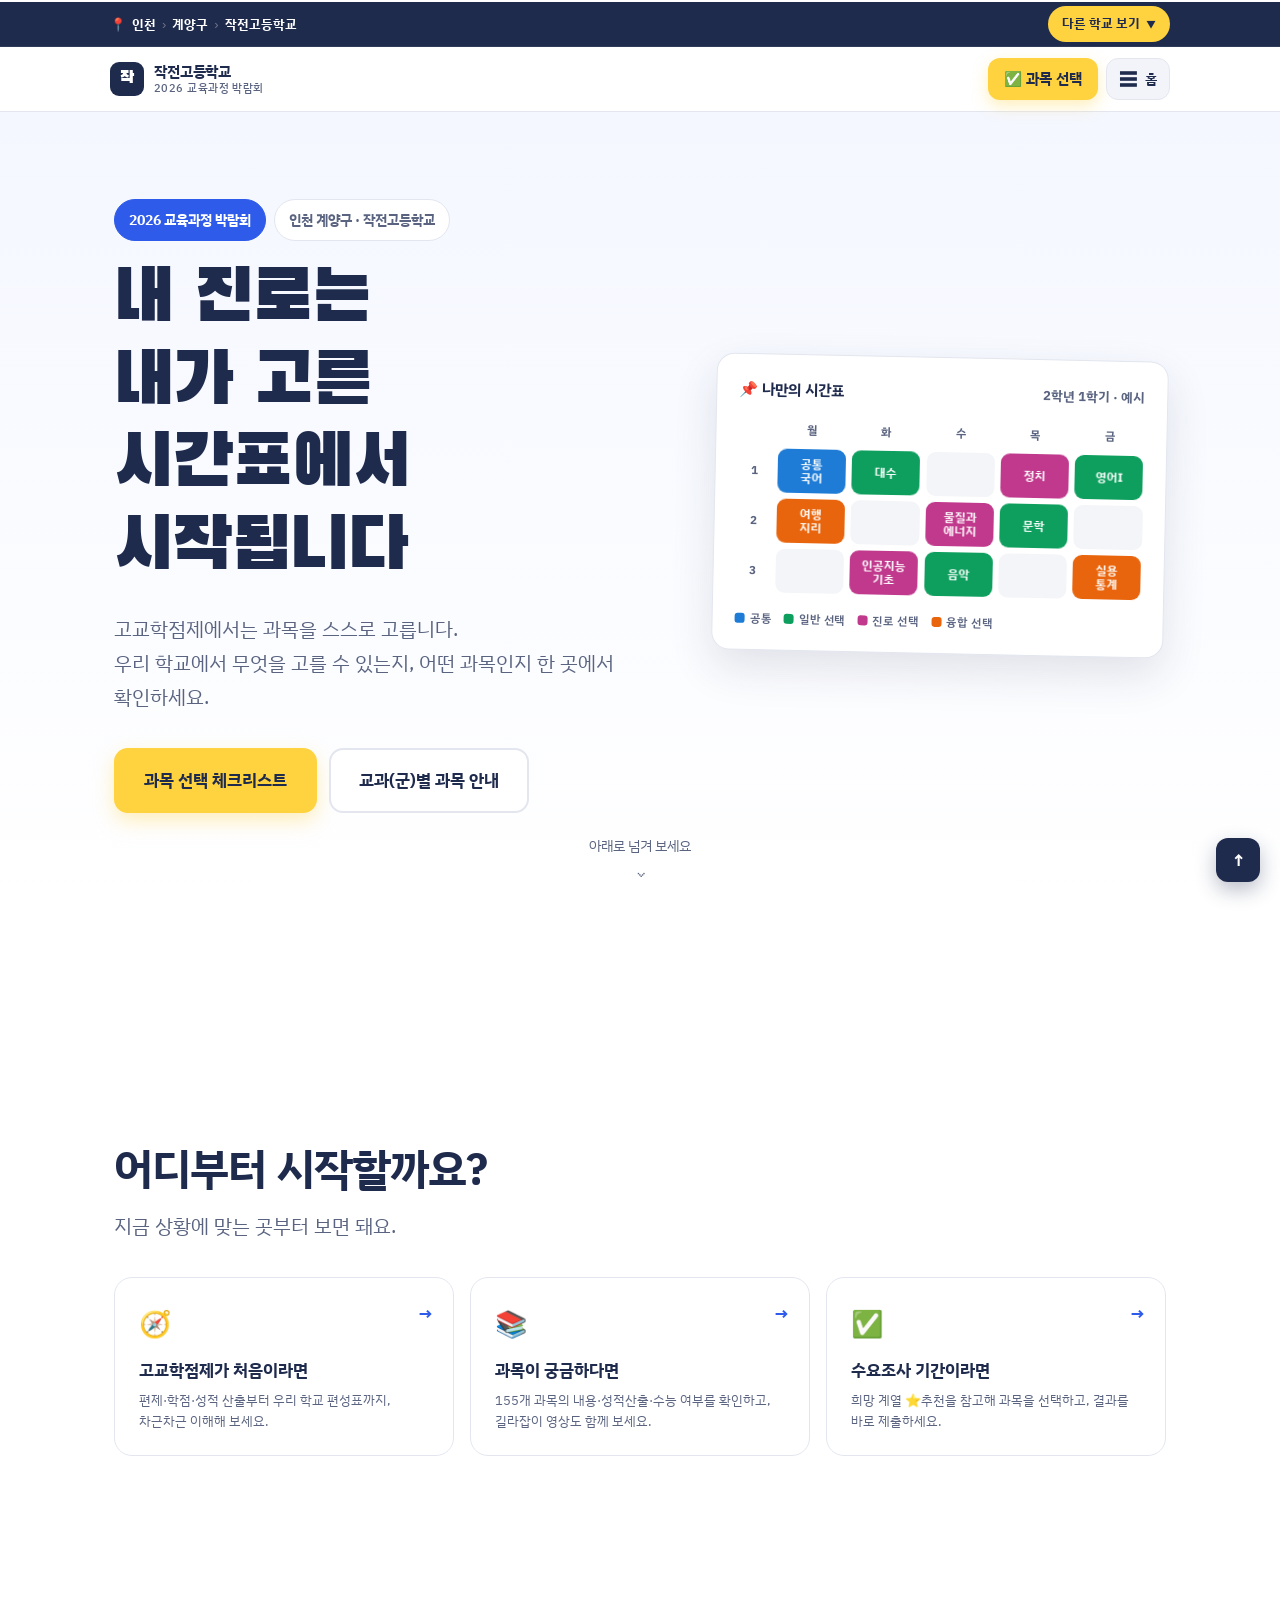
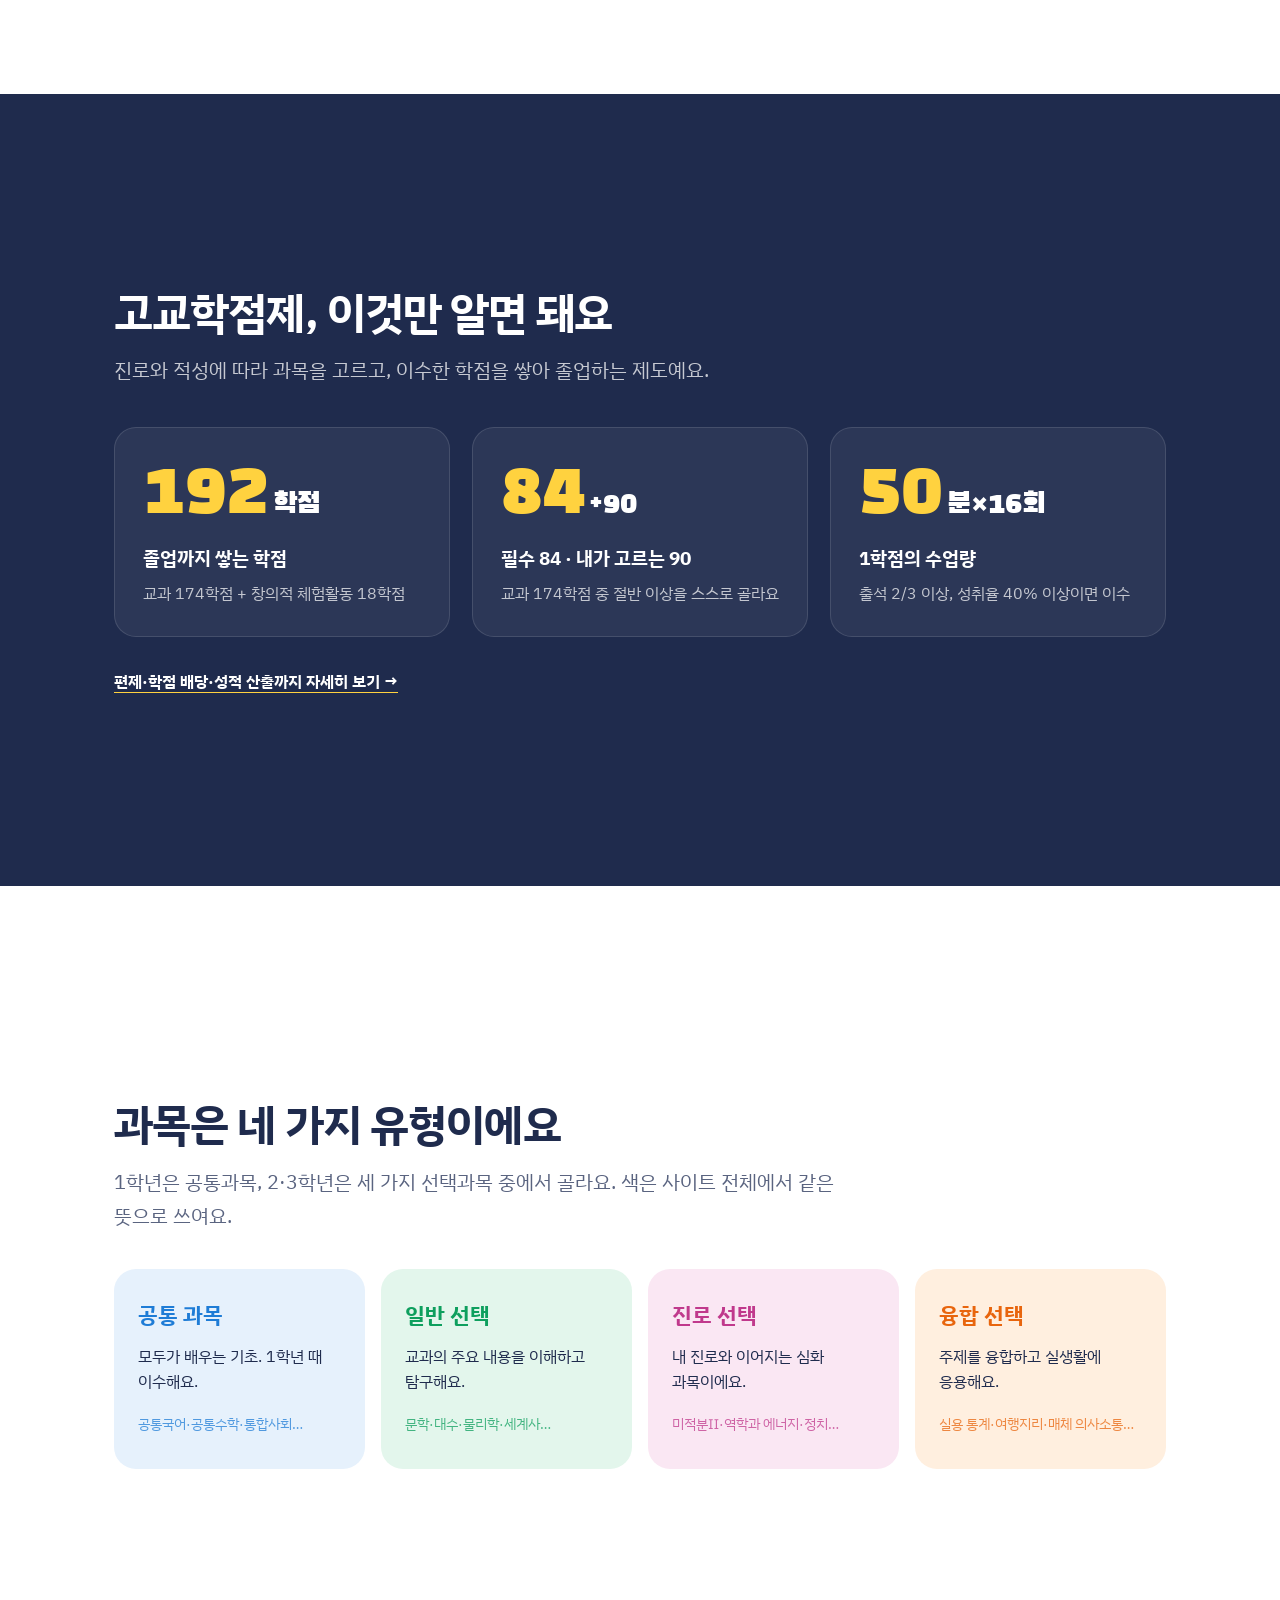
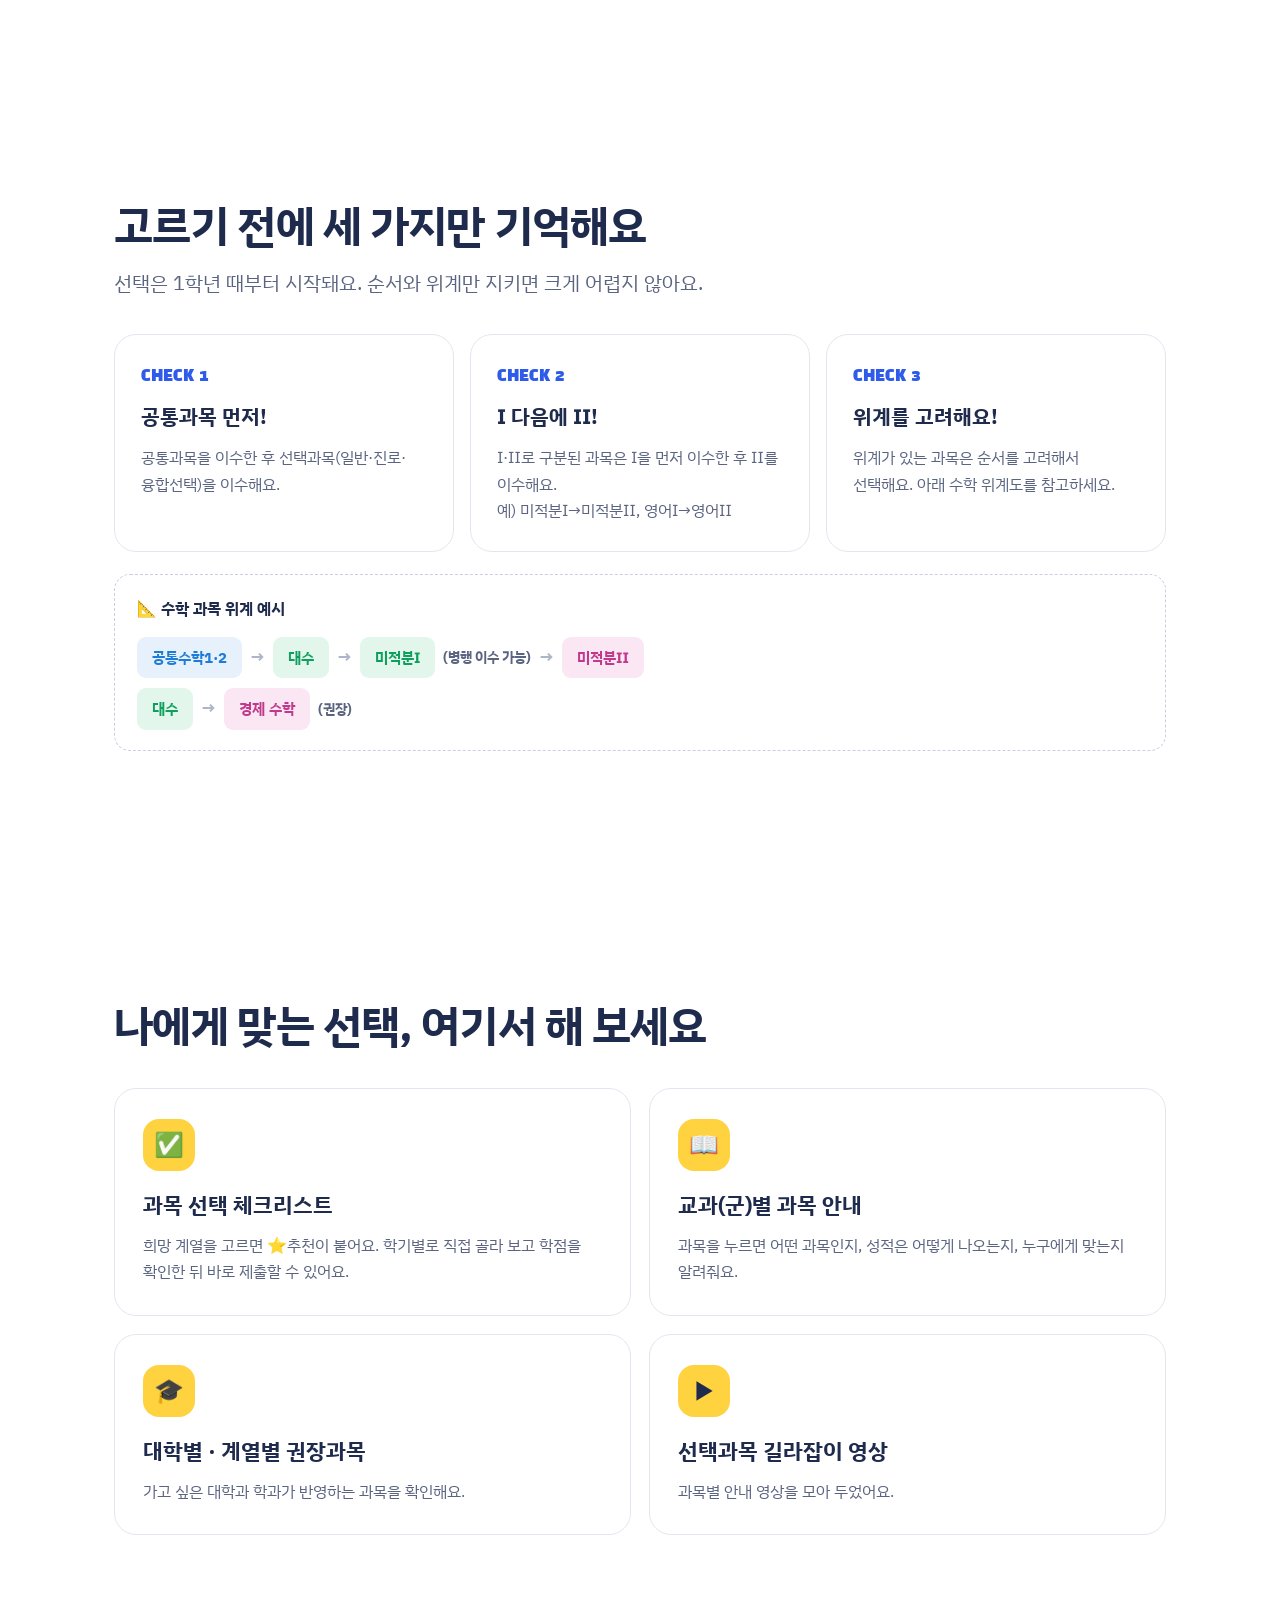
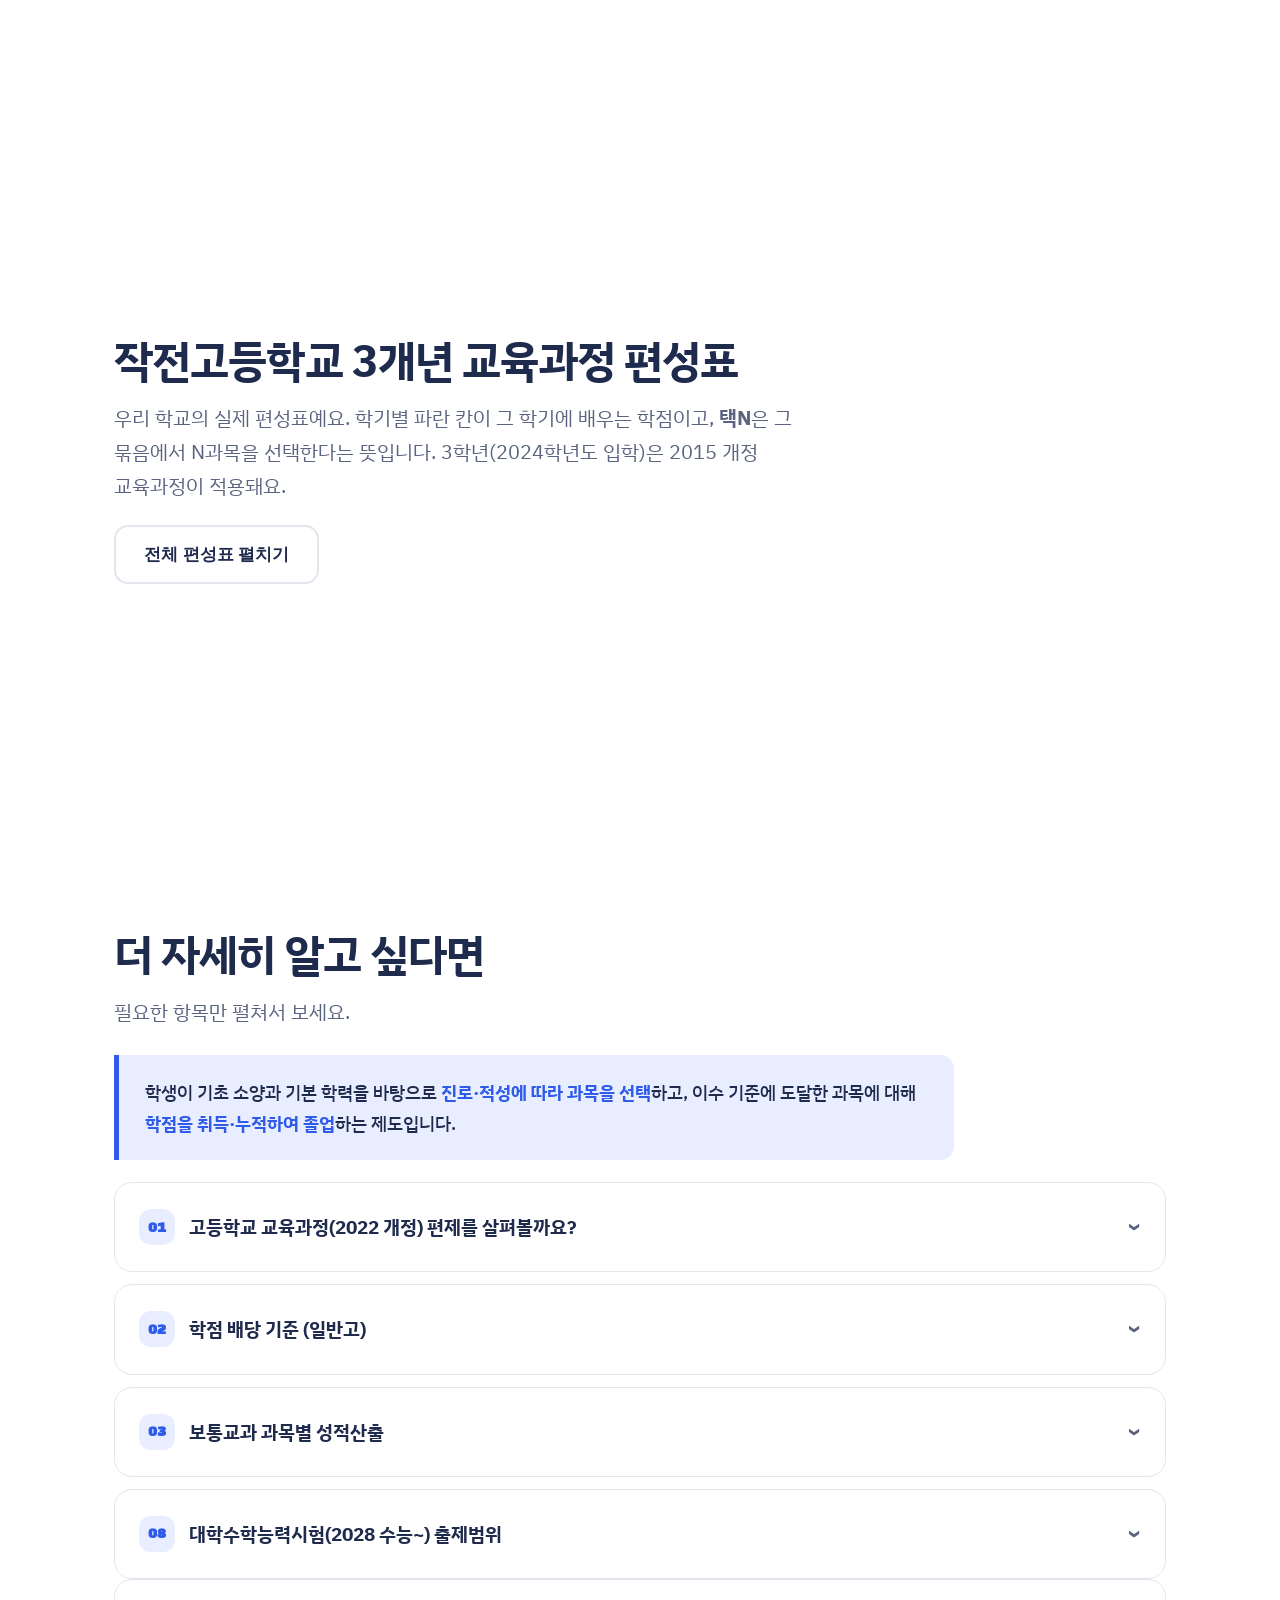
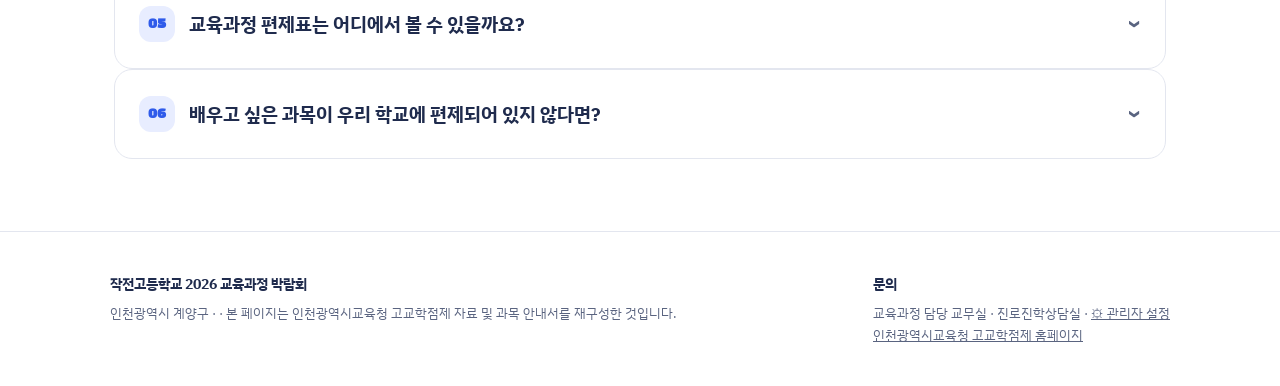
==== index.html @ 7f18743c "Add files via upload" ====
<!DOCTYPE html>
<html lang="ko">
<head>
<meta charset="UTF-8">
<meta name="viewport" content="width=device-width, initial-scale=1.0">
<title>작전고등학교 2026 교육과정 박람회 | 고교학점제 과목 선택 안내</title>
<meta name="description" content="작전고등학교 2026 교육과정 박람회 — 고교학점제 완벽 안내, 2022 개정 교육과정 155개 과목 상세 정보, 학기별 과목 선택 체크리스트, 대학별·계열별 권장과목, 선택과목 길라잡이 영상, 2028 대입 전형까지 한곳에서 확인하세요.">
<meta name="keywords" content="작전고등학교, 교육과정 박람회, 고교학점제, 과목 선택, 선택과목, 2022 개정 교육과정, 진로선택과목, 융합선택과목, 대학별 권장과목, 계열별 권장과목, 2028 대입, 인천 고등학교">
<meta name="robots" content="index, follow">
<meta name="author" content="작전고등학교 교육과정부">
<link rel="canonical" href="https://wade-afk.github.io/2026-curriculum-fair/">

  
<meta name="google-site-verification" content="TzEVunxFqIkZvAqj1LE-2CLvd8IVUPHH6LObAX6sZCE" />
<meta name="naver-site-verification" content="네이버_서치어드바이저에서_발급받은_코드">

  
  <meta property="og:type" content="website">
<meta property="og:site_name" content="작전고등학교 2026 교육과정 박람회">
<meta property="og:title" content="작전고등학교 2026 교육과정 박람회">
<meta property="og:description" content="고교학점제 안내 · 155개 과목 정보 · 과목 선택 체크리스트 · 대학별/계열별 권장과목 · 2028 대입">
<meta property="og:url" content="https://wade-afk.github.io/2026-curriculum-fair/">
<meta property="og:image" content="https://wade-afk.github.io/2026-curriculum-fair/og-image.png">
<meta property="og:image:width" content="1200">
<meta property="og:image:height" content="630">
<meta property="og:locale" content="ko_KR">
<meta name="twitter:card" content="summary_large_image">
<script type="application/ld+json">
{
  "@context": "https://schema.org",
  "@graph": [
    {
      "@type": "WebSite",
      "name": "작전고등학교 2026 교육과정 박람회",
      "url": "https://wade-afk.github.io/2026-curriculum-fair/",
      "inLanguage": "ko",
      "description": "고교학점제 안내, 2022 개정 교육과정 과목 정보, 과목 선택 체크리스트, 대학별·계열별 권장과목을 제공하는 교육과정 박람회 사이트"
    },
    {
      "@type": "EducationalOrganization",
      "name": "작전고등학교",
      "url": "https://wade-afk.github.io/2026-curriculum-fair/",
      "address": { "@type": "PostalAddress", "addressLocality": "인천광역시 계양구", "addressCountry": "KR" }
    }
  ]
}
</script>
<link rel="preconnect" href="https://fonts.googleapis.com">
<link rel="preconnect" href="https://fonts.gstatic.com" crossorigin>
<link href="https://fonts.googleapis.com/css2?family=Black+Han+Sans&family=IBM+Plex+Sans+KR:wght@400;500;600;700&family=Nanum+Pen+Script&display=swap" rel="stylesheet">
<style>
:root{
  --paper:#FAFBF8;
  --grid:rgba(31,43,77,.07);
  --ink:#1F2B4D;
  --ink-soft:#5A6480;
  --blue:#2F5BEA;
  --blue-soft:#E8EDFF;
  --yellow:#FFD23F;
  --line:#E3E6EF;
  --card:#FFFFFF;
  --c-common:#1E7CD6;  --c-common-bg:#E6F1FC;
  --c-general:#0E9F5E; --c-general-bg:#E3F6EC;
  --c-career:#C0398C;  --c-career-bg:#FAE7F3;
  --c-fusion:#E8650D;  --c-fusion-bg:#FFEFDF;
  --radius:14px;
  --maxw:1100px;
}
*{margin:0;padding:0;box-sizing:border-box}
html{scroll-behavior:smooth}
body{
  font-family:"IBM Plex Sans KR",-apple-system,"Apple SD Gothic Neo","Malgun Gothic",sans-serif;
  color:var(--ink);background:var(--paper);
  background-image:
    linear-gradient(var(--grid) 1px, transparent 1px),
    linear-gradient(90deg, var(--grid) 1px, transparent 1px);
  background-size:32px 32px;
  line-height:1.65;word-break:keep-all;
}
a{color:inherit}
:focus-visible{outline:3px solid var(--blue);outline-offset:2px;border-radius:4px}

/* ---------- 상단 메뉴 ---------- */
.topbar{position:sticky;top:0;z-index:50;background:rgba(250,251,248,.94);backdrop-filter:blur(8px);border-bottom:1px solid var(--line)}
.topbar-inner{max-width:var(--maxw);margin:0 auto;padding:0 20px;display:flex;align-items:center;justify-content:space-between;height:64px;gap:12px}
.brand{display:flex;align-items:center;gap:10px;text-decoration:none;flex:none}
.brand-mark{width:34px;height:34px;border-radius:9px;background:var(--ink);color:#fff;display:grid;place-items:center;font-family:"Black Han Sans";font-size:17px;flex:none}
.brand-text{font-weight:700;font-size:15px;letter-spacing:-.01em;line-height:1.25}
.brand-text small{display:block;font-size:11px;font-weight:500;color:var(--ink-soft);letter-spacing:.04em}
nav.menu{display:flex;gap:2px;align-items:center;overflow-x:auto;-webkit-overflow-scrolling:touch}
nav.menu::-webkit-scrollbar{display:none}
nav.menu a{text-decoration:none;font-size:13.5px;font-weight:600;color:var(--ink-soft);padding:8px 12px;border-radius:999px;transition:.15s;white-space:nowrap}
nav.menu a:hover{color:var(--ink);background:#fff}
nav.menu a.active{color:#fff;background:var(--ink)}
@media(max-width:820px){
  .brand-text small{display:none}
  .brand-text{font-size:14px}
  nav.menu a{padding:7px 9px;font-size:12.5px}
}

/* ---------- 공통 레이아웃 ---------- */
.page{display:none}
.page.show{display:block;animation:fadein .3s ease}
@keyframes fadein{from{opacity:0;transform:translateY(8px)}to{opacity:1;transform:none}}
.wrap{max-width:var(--maxw);margin:0 auto;padding:0 20px}
section{padding:76px 0}
@media(max-width:720px){section{padding:54px 0}}
#page-home section:nth-of-type(even){background:rgba(255,255,255,.55)}
.eyebrow{display:inline-flex;align-items:center;gap:8px;font-size:13px;font-weight:700;color:var(--blue);letter-spacing:.08em;margin-bottom:14px}
.eyebrow::before{content:"";width:22px;height:3px;background:var(--blue);border-radius:2px}
h1,h2,h3{line-height:1.3;letter-spacing:-.01em}
h2{font-size:clamp(24px,3.4vw,34px);font-weight:700;margin-bottom:14px}
.lead{font-size:clamp(15px,1.8vw,17px);color:var(--ink-soft);max-width:680px}
.hl{background:linear-gradient(transparent 62%, var(--yellow) 62%, var(--yellow) 94%, transparent 94%);padding:0 2px}

/* ---------- HERO ---------- */
.hero{padding:80px 0 64px}
.hero-grid{display:grid;grid-template-columns:1.1fr .9fr;gap:48px;align-items:center}
@media(max-width:880px){.hero-grid{grid-template-columns:1fr;gap:40px}}
.badge-row{display:flex;gap:8px;flex-wrap:wrap}
.badge{font-size:12px;font-weight:700;padding:6px 12px;border-radius:999px;background:#fff;border:1.5px solid var(--line);color:var(--ink-soft)}
.badge.b-blue{background:var(--blue);border-color:var(--blue);color:#fff}
.hero h1{font-family:"Black Han Sans","IBM Plex Sans KR",sans-serif;font-weight:400;font-size:clamp(38px,6vw,58px);line-height:1.18;margin:16px 0 20px}
.hero h1 .accent{color:var(--blue)}
.hero .lead{margin-bottom:30px}
.cta-row{display:flex;gap:12px;flex-wrap:wrap}
.btn{display:inline-flex;align-items:center;gap:8px;text-decoration:none;font-weight:700;font-size:15px;padding:14px 24px;border-radius:12px;transition:.18s;border:2px solid transparent;cursor:pointer}
.btn-primary{background:var(--ink);color:#fff;box-shadow:0 6px 18px rgba(31,43,77,.22)}
.btn-primary:hover{transform:translateY(-2px);box-shadow:0 10px 24px rgba(31,43,77,.28)}
.btn-ghost{background:#fff;border-color:var(--line);color:var(--ink)}
.btn-ghost:hover{border-color:var(--ink)}
.btn .arr{transition:.18s}
.btn:hover .arr{transform:translateX(3px)}

/* 시그니처: 나만의 시간표 */
.timetable{background:var(--card);border:1.5px solid var(--line);border-radius:18px;padding:22px;box-shadow:0 18px 44px rgba(31,43,77,.12);transform:rotate(1.2deg)}
@media(max-width:880px){.timetable{transform:none;max-width:460px;margin:0 auto}}
.tt-title{display:flex;justify-content:space-between;align-items:center;margin-bottom:14px;font-size:13px;font-weight:700;color:var(--ink-soft)}
.tt-title .tt-name{color:var(--ink);font-size:15px}
.tt{display:grid;grid-template-columns:34px repeat(5,1fr);gap:6px;font-size:11.5px}
.tt .h{display:grid;place-items:center;font-weight:700;color:var(--ink-soft);height:26px}
.tt .p{display:grid;place-items:center;font-weight:700;color:var(--ink-soft)}
.cell{height:44px;border-radius:9px;display:grid;place-items:center;text-align:center;font-weight:700;line-height:1.25;padding:2px 4px;background:#F4F5F9;color:#B4BACB}
.cell.f{color:#fff;opacity:0;animation:drop .5s cubic-bezier(.2,.9,.3,1.2) forwards}
.cell.common{background:var(--c-common)} .cell.general{background:var(--c-general)}
.cell.career{background:var(--c-career)} .cell.fusion{background:var(--c-fusion)}
@keyframes drop{from{opacity:0;transform:translateY(-14px) scale(.9)}to{opacity:1;transform:none}}
.tt-legend{display:flex;gap:12px;flex-wrap:wrap;margin-top:16px;font-size:11.5px;font-weight:600;color:var(--ink-soft)}
.dot{width:10px;height:10px;border-radius:3px;display:inline-block;margin-right:5px;vertical-align:-1px}
@media(prefers-reduced-motion:reduce){.cell.f{animation:none;opacity:1} *{transition:none!important;animation:none!important}}

/* ---------- 고교학점제란? ---------- */
.def-box{background:var(--blue-soft);border-left:5px solid var(--blue);border-radius:0 14px 14px 0;padding:22px 26px;font-size:clamp(15px,1.9vw,17.5px);font-weight:500;max-width:840px;margin-top:8px}
.def-box b{color:var(--blue)}
.circle-flow{display:grid;grid-template-columns:1fr auto 1fr auto 1fr;gap:10px;align-items:start;margin-top:48px;max-width:920px;margin-left:auto;margin-right:auto}
@media(max-width:760px){.circle-flow{grid-template-columns:1fr;justify-items:center}}
.cf-item{text-align:center;justify-self:center;max-width:230px}
.cf-circle{width:158px;height:158px;border-radius:50%;border:5px solid;margin:0 auto 16px;background:#fff;display:grid;place-items:center;box-shadow:0 10px 26px rgba(31,43,77,.1)}
.cf-circle svg{width:58px;height:58px}
.cf-item p{font-size:15px;font-weight:600;line-height:1.5}
.cf-item p b{display:block;font-size:16.5px}
.cf-item .foot{font-size:12px;color:var(--ink-soft);font-weight:500;margin-top:8px}
.cf-1 .cf-circle{border-color:var(--c-common)} .cf-1 b{color:var(--c-common)}
.cf-2 .cf-circle{border-color:var(--c-general)} .cf-2 b{color:var(--c-general)}
.cf-3 .cf-circle{border-color:var(--c-fusion)} .cf-3 b{color:var(--c-fusion)}
.cf-arrow{display:grid;place-items:center;height:158px;color:#B7BECF;font-size:26px;font-weight:700}
@media(max-width:760px){.cf-arrow{height:auto;transform:rotate(90deg);padding:2px 0}}
.pass-title{display:table;margin:64px auto 26px;background:var(--ink);color:#fff;font-weight:700;font-size:16px;padding:9px 26px;border-radius:999px}
.pass-grid{display:grid;grid-template-columns:1fr auto 1fr;gap:16px;align-items:stretch;max-width:760px;margin:0 auto}
@media(max-width:640px){.pass-grid{grid-template-columns:1fr}}
.pass-card{background:var(--card);border:1.5px solid var(--line);border-radius:var(--radius);padding:28px 22px;text-align:center}
.pass-card svg{width:46px;height:46px;margin-bottom:12px}
.pass-card .big{font-family:"Black Han Sans";font-size:26px;margin-bottom:4px}
.pass-card p{font-size:13.5px;color:var(--ink-soft)}
.pass-card small{display:block;font-size:12px;color:var(--c-career);font-weight:700;margin-top:4px}
.pass-op{display:grid;place-items:center;font-size:26px;font-weight:700;color:var(--blue)}
.pass-note{max-width:760px;margin:18px auto 0;font-size:13.5px;color:var(--ink-soft);background:#fff;border:1.5px dashed #C9CFDE;border-radius:12px;padding:14px 18px;text-align:center}
.pass-note b{color:var(--ink)}

/* ---------- 왜 필요한가요 ---------- */
.why-grid{display:grid;grid-template-columns:1fr 1fr;gap:20px;margin-top:40px}
@media(max-width:760px){.why-grid{grid-template-columns:1fr}}
.why-card{border-radius:18px;overflow:hidden;border:1.5px solid rgba(31,43,77,.06);display:flex;flex-direction:column}
.why-quote{padding:34px 30px 28px;min-height:150px;display:flex;align-items:center;gap:18px}
.why-quote .qtext{font-family:"Nanum Pen Script",cursive;font-size:clamp(23px,2.6vw,28px);line-height:1.35}
.why-quote svg{width:64px;height:64px;flex:none;opacity:.9}
.why-label{background:rgba(255,255,255,.65);font-weight:700;font-size:15px;text-align:center;padding:14px 16px;border-top:1.5px solid rgba(31,43,77,.06)}
.why-1{background:#EBF6E3}.why-1 .qtext{color:#3E7A2E}
.why-2{background:#DDF2EA}.why-2 .qtext{color:#166B54}
.why-3{background:#FBEBD2}.why-3 .qtext{color:#9A6114}
.why-4{background:#DFEEF8}.why-4 .qtext{color:#1D5E8F}

/* ---------- 무엇이 바뀌나요 ---------- */
.change-block{margin-top:44px}
.change-block + .change-block{margin-top:56px}
.change-head{display:flex;align-items:center;gap:14px;margin-bottom:18px}
.change-head .no{font-family:"Black Han Sans";font-size:20px;color:#fff;background:var(--blue);width:46px;height:46px;border-radius:13px;display:grid;place-items:center;flex:none}
.change-head h3{font-size:clamp(18px,2.3vw,22px)}
.compare{background:var(--card);border:1.5px solid var(--line);border-radius:20px;padding:30px;display:grid;grid-template-columns:1fr auto 1fr;gap:22px;align-items:stretch}
@media(max-width:760px){.compare{grid-template-columns:1fr;padding:24px 20px}}
.cmp-side{display:flex;flex-direction:column;align-items:center;text-align:center;gap:14px}
.cmp-tag{font-weight:700;font-size:14px;padding:7px 22px;border-radius:999px;color:#fff}
.cmp-tag.old{background:#8D96AC}
.cmp-tag.new{background:var(--blue)}
.cmp-visual{flex:1;width:100%;display:grid;place-items:center;padding:18px;background:#F6F7FA;border-radius:14px;min-height:150px}
.compare .cmp-side:last-child .cmp-visual{background:var(--blue-soft)}
.cmp-visual svg{max-width:100%}
.cmp-cap{font-size:14px;font-weight:600;line-height:1.55}
.cmp-cap .sub{display:block;font-size:12.5px;color:var(--ink-soft);font-weight:500;margin-top:4px}
.cmp-cap .point{color:var(--blue)}
.cmp-arrow{display:grid;place-items:center;color:#B7BECF;font-size:28px;font-weight:700}
@media(max-width:760px){.cmp-arrow{transform:rotate(90deg);padding:0}}
.donut-wrap{display:flex;align-items:center;gap:18px}
.donut-legend{font-size:12.5px;font-weight:600;text-align:left;display:grid;gap:6px}
.donut-legend .dot{border-radius:50%}

/* ---------- 과목 유형 표 (홈) ---------- */
.type-table{display:grid;gap:0;border:1.5px solid var(--line);border-radius:16px;overflow:hidden;margin-top:40px;background:#fff}
.type-row{display:grid;grid-template-columns:190px 1fr;align-items:center}
.type-row + .type-row{border-top:1.5px solid var(--line)}
@media(max-width:640px){.type-row{grid-template-columns:1fr}}
.type-cell-tag{padding:20px 24px;display:flex}
.type-cell-desc{padding:20px 24px 20px 0;font-size:15px}
@media(max-width:640px){.type-cell-desc{padding:0 24px 20px}}
.type-cell-desc .req{color:#D6336C;font-weight:700;font-size:13.5px;display:block}
.ttag{color:#fff;font-weight:700;font-size:14px;padding:8px 18px;border-radius:9px}
.ttag.common{background:var(--c-common)} .ttag.general{background:var(--c-general)}
.ttag.career{background:var(--c-career)} .ttag.fusion{background:var(--c-fusion)}
.center-cta{text-align:center;margin-top:40px}

/* 개설 과목 예시 */
.etc-lead{margin-top:56px;font-weight:700;font-size:clamp(16px,2vw,18px);max-width:820px}
.etc-title{display:table;margin:30px auto 24px;background:var(--ink);color:#fff;font-weight:700;font-size:16px;padding:9px 26px;border-radius:999px}
.etc-grid{display:grid;grid-template-columns:repeat(3,1fr);gap:18px}
@media(max-width:820px){.etc-grid{grid-template-columns:1fr}}
.etc-card{border-radius:18px;padding:30px 26px;text-align:center;border:1.5px solid rgba(31,43,77,.06)}
.etc-card h3{font-size:16.5px;margin-bottom:6px}
.etc-card .dots{letter-spacing:4px;font-size:15px;margin-bottom:10px}
.etc-card p{font-size:14px;color:var(--ink-soft)}
.etc-1{background:#EBF6E3}.etc-1 h3{color:#3E7A2E}.etc-1 .dots{color:#3E7A2E}
.etc-2{background:#DDF2EA}.etc-2 h3{color:#166B54}.etc-2 .dots{color:#166B54}
.etc-3{background:#DFEEF8}.etc-3 h3{color:#1D5E8F}.etc-3 .dots{color:#1D5E8F}
.ref-note{margin-top:22px;background:#F2F4F9;border-radius:12px;padding:14px 18px;font-size:13px;color:var(--ink-soft);text-align:center}
.ref-note a{color:var(--blue);font-weight:600}

/* ---------- 교과(군)별 과목 안내 페이지 ---------- */
.guide-hero{padding:70px 0 10px}
.guide-hero h1{font-family:"Black Han Sans";font-weight:400;font-size:clamp(30px,4.6vw,44px);margin:12px 0 16px}
.legend-bar{display:flex;gap:14px;flex-wrap:wrap;margin-top:22px;font-size:13px;font-weight:600;color:var(--ink-soft)}
.table-head{
  display:flex;justify-content:space-between;align-items:flex-end;gap:16px;flex-wrap:wrap;
  margin:44px 0 14px;
}
.table-head h2{margin:0;font-size:clamp(19px,2.4vw,24px)}
.click-notice{
  display:inline-flex;align-items:center;gap:8px;
  background:var(--yellow);color:var(--ink);font-weight:700;font-size:13.5px;
  padding:9px 16px;border-radius:999px;box-shadow:0 4px 12px rgba(255,210,63,.4);
}
.click-notice .hand{animation:tap 1.4s ease-in-out infinite}
@keyframes tap{0%,100%{transform:translateY(0)}50%{transform:translateY(3px)}}
.table-scroll{overflow-x:auto;border:1.5px solid var(--line);border-radius:16px;background:#fff;-webkit-overflow-scrolling:touch}
table.cur{border-collapse:collapse;width:100%;min-width:900px;font-size:13.5px}
table.cur th,table.cur td{padding:14px 14px;vertical-align:middle;text-align:center}
table.cur thead th{background:#F2F4F9;font-size:13px;color:var(--ink-soft);border-bottom:1.5px solid var(--line);position:sticky;top:0}
table.cur thead th.h-common{color:var(--c-common)} table.cur thead th.h-general{color:var(--c-general)}
table.cur thead th.h-career{color:var(--c-career)} table.cur thead th.h-fusion{color:var(--c-fusion)}
table.cur tbody tr + tr{border-top:1px solid var(--line)}
table.cur td.gname{font-weight:700;font-size:14.5px;background:#FAFBFD;white-space:nowrap;padding:14px 18px}
.chips{display:flex;flex-wrap:wrap;gap:6px;justify-content:center}
button.chip{
  font-family:inherit;font-size:12.5px;font-weight:600;padding:6px 11px;border-radius:8px;
  white-space:nowrap;border:1.5px solid transparent;cursor:pointer;transition:.14s;
}
button.chip:hover{transform:translateY(-2px);box-shadow:0 5px 12px rgba(31,43,77,.16);border-color:currentColor}
.chip.common{background:var(--c-common-bg);color:var(--c-common)}
.chip.general{background:var(--c-general-bg);color:var(--c-general)}
.chip.career{background:var(--c-career-bg);color:var(--c-career)}
.chip.fusion{background:var(--c-fusion-bg);color:var(--c-fusion)}
.empty{color:#C4CADB;font-size:12px}
.scroll-hint{display:none;font-size:12px;color:var(--ink-soft);margin-top:8px;text-align:right}
@media(max-width:940px){.scroll-hint{display:block}}
.sub-note{font-size:13.5px;color:var(--ink-soft);margin:-4px 0 16px}

/* 성적처리방식 · 선이수 표 */
table.cur.info-table{min-width:820px}
table.cur.info-table td{font-size:13.5px}
table.cur.info-table td.subjects{text-align:left;padding-left:20px;line-height:1.7}
table.cur.info-table td.gname{vertical-align:middle}
.mini-tag{display:inline-block;color:#fff;font-weight:700;font-size:12px;padding:4px 12px;border-radius:999px;white-space:nowrap}
.mini-tag.common{background:var(--c-common)} .mini-tag.general{background:var(--c-general)}
.mini-tag.career{background:var(--c-career)} .mini-tag.fusion{background:var(--c-fusion)}
.mini-tag.etc{background:#4A5568}
td.score{font-weight:700;white-space:nowrap}
td.score .pf{color:var(--c-fusion)}
td.score .none{color:#B4BACB;font-weight:600}
td.pre-must{font-weight:700;color:var(--c-career)}
td.pre-rec{font-weight:600;color:var(--c-common)}
td.pre-empty{color:#D4D9E4}
.pre-legend{display:flex;gap:18px;flex-wrap:wrap;font-size:13px;font-weight:600;color:var(--ink-soft);margin:-2px 0 16px}
.pre-legend .k-must{color:var(--c-career)}
.pre-legend .k-rec{color:var(--c-common)}

/* ---------- 과목 선택 체크리스트 ---------- */
.ck-hero{padding:64px 0 8px}
.ck-hero h1{font-family:"Black Han Sans";font-weight:400;font-size:clamp(28px,4.4vw,42px);margin:12px 0 8px}
.ck-hero .sub{font-size:14px;color:var(--ink-soft);font-weight:600}
.ck-tabs{display:flex;gap:8px;flex-wrap:wrap;margin-top:26px}
.ck-tab{
  font-family:inherit;font-size:14.5px;font-weight:700;padding:10px 22px;border-radius:12px;
  border:1.5px solid var(--line);background:#fff;color:var(--ink-soft);cursor:pointer;transition:.15s;
}
.ck-tab:hover{border-color:var(--ink);color:var(--ink)}
.ck-tab.on{background:var(--ink);border-color:var(--ink);color:#fff}
.ck-tab.grad.on{background:var(--blue);border-color:var(--blue)}

.ck-grid{display:grid;grid-template-columns:repeat(auto-fit,minmax(320px,1fr));gap:16px;align-items:start;margin-top:8px}
.ck-grid .sem-card{min-width:0}
.sem-card{background:var(--card);border:1.5px solid var(--line);border-radius:18px;overflow:hidden}
.sem-head{padding:20px 24px 16px;border-bottom:1.5px solid var(--line);display:flex;justify-content:space-between;align-items:center;gap:12px}
.sem-head h3{font-size:18px}
.sem-credit{font-size:13px;font-weight:700;background:#EDF9F1;color:#0E9F5E;padding:5px 13px;border-radius:999px;white-space:nowrap}
.sem-credit.full{background:#0E9F5E;color:#fff}
.sem-bar{height:5px;background:#EEF0F5}
.sem-bar i{display:block;height:100%;background:#0E9F5E;width:0;transition:width .3s;border-radius:0 3px 3px 0}
.sem-body{padding:10px 20px 22px}
.req-title{display:flex;align-items:center;gap:7px;font-size:12.5px;font-weight:700;color:var(--ink-soft);margin:14px 4px 4px;letter-spacing:.03em}
.req-title::after{content:"";flex:1;height:1px;background:var(--line)}
.ck-row{display:flex;align-items:center;gap:10px;padding:9px 6px;border-radius:10px;font-size:14px}
.ck-row .nm{font-weight:600;flex:1;min-width:0}
.ck-row .meta{display:flex;align-items:center;gap:7px;font-size:12px;color:var(--ink-soft);white-space:nowrap}
.ck-row .meta .mini-tag{font-size:10.5px;padding:3px 8px}
.ck-row .cr{font-weight:700;color:var(--ink);font-size:12.5px}
.req-check{flex:none;width:20px;height:20px;border-radius:6px;background:#E7F5EC;color:#0E9F5E;display:grid;place-items:center;font-size:12px;font-weight:700}
label.ck-row{cursor:pointer;transition:.12s}
label.ck-row:hover{background:#F6F8FB}
label.ck-row input{
  appearance:none;flex:none;width:20px;height:20px;border-radius:6px;border:2px solid #C6CCDC;
  background:#fff;cursor:pointer;display:grid;place-items:center;transition:.14s;margin:0;
}
label.ck-row input::after{content:"✓";font-size:12px;font-weight:900;color:#fff;transform:scale(0);transition:.14s}
label.ck-row input:checked{background:var(--blue);border-color:var(--blue)}
label.ck-row input:checked::after{transform:scale(1)}
label.ck-row.sel{background:var(--blue-soft)}
.grp-head{
  display:flex;justify-content:space-between;align-items:center;gap:10px;
  margin:16px -6px 6px;padding:10px 16px;border-radius:11px;font-size:13.5px;font-weight:700;
}
.grp-head .rule{font-size:12.5px}
.grp-head.flash{animation:flash .5s ease}
@keyframes flash{0%,100%{transform:none}25%{transform:translateX(-4px)}75%{transform:translateX(4px)}}
.grp-0{background:#FFF6D9;color:#8A6A00}
.grp-1{background:#FFEBDC;color:#A6551B}
.grp-2{background:#E2EEFF;color:#1D5AB8}
.grp-3{background:#FAE7F3;color:#B0357F}
.ck-note{font-size:12.5px;color:var(--ink-soft);margin-top:16px}

/* 하단 요약 바 */
.ck-footbar{
  position:sticky;bottom:0;z-index:30;margin-top:36px;
  background:rgba(255,255,255,.95);backdrop-filter:blur(8px);
  border-top:1.5px solid var(--line);
}
.ck-footbar-inner{
  max-width:var(--maxw);margin:0 auto;padding:14px 20px;
  display:flex;justify-content:space-between;align-items:center;gap:16px;flex-wrap:wrap;
}
.ck-totals{display:flex;gap:28px;flex-wrap:wrap}
.ck-totals .lbl{font-size:11.5px;font-weight:700;color:var(--ink-soft);display:block}
.ck-totals .val{font-family:"Black Han Sans";font-size:21px;letter-spacing:.02em}
.ck-totals .val small{font-size:13px;font-family:"IBM Plex Sans KR";font-weight:700;color:var(--ink-soft)}
.ck-actions{display:flex;gap:10px}
.btn-sm{padding:11px 18px;font-size:14px;border-radius:11px}
.btn-reset{background:#fff;border:1.5px solid var(--line);color:var(--ink-soft)}
.btn-reset:hover{border-color:var(--ink);color:var(--ink)}
.btn-submit{background:var(--blue);color:#fff;border:0;box-shadow:0 5px 14px rgba(47,91,234,.35)}
.btn-submit:hover{transform:translateY(-2px)}

/* 졸업요건 뷰 */
.grad-wrap{display:grid;gap:22px;margin-top:8px}
.grad-top{display:grid;grid-template-columns:1fr 1.4fr;gap:22px;align-items:stretch}
@media(max-width:860px){.grad-top{grid-template-columns:1fr}}
.grad-gauge{background:var(--card);border:1.5px solid var(--line);border-radius:18px;padding:30px;text-align:center}
.grad-gauge .num{font-family:"Black Han Sans";font-size:46px;color:var(--blue);line-height:1.1}
.grad-gauge .num small{font-size:18px;color:var(--ink-soft);font-family:"IBM Plex Sans KR";font-weight:700}
.grad-gauge p{font-size:13px;color:var(--ink-soft);font-weight:600;margin-top:4px}
.grad-gauge .bar{height:14px;border-radius:999px;background:#EEF0F5;overflow:hidden;margin-top:18px;display:flex}
.grad-gauge .bar .a{background:var(--blue);transition:width .4s}
.grad-gauge .bar .b{background:#FFB020}
.grad-gauge .legend{display:flex;justify-content:center;gap:16px;font-size:12px;font-weight:600;color:var(--ink-soft);margin-top:12px;flex-wrap:wrap}
.grad-sems{background:var(--card);border:1.5px solid var(--line);border-radius:18px;padding:24px 26px}
.grad-sems h3{font-size:16px;margin-bottom:14px}
.gsem{display:flex;align-items:center;gap:12px;padding:9px 4px;font-size:14px;border-bottom:1px dashed var(--line)}
.gsem:last-child{border-bottom:0}
.gsem .st{flex:none;width:22px;height:22px;border-radius:50%;display:grid;place-items:center;font-size:11px;font-weight:900}
.gsem .st.ok{background:#0E9F5E;color:#fff}
.gsem .st.no{background:#F1F2F7;color:#AEB5C9}
.gsem .gnm{font-weight:600;flex:1}
.gsem .gcr{font-weight:700;font-size:13px}
.gsem .gcr.ok{color:#0E9F5E}
.gsem .gcr.no{color:#C0398C}
.grad-dist{background:var(--card);border:1.5px solid var(--line);border-radius:18px;padding:24px 26px}
.grad-dist h3{font-size:16px;margin-bottom:16px}
.dist-bar{display:flex;height:34px;border-radius:10px;overflow:hidden;font-size:12px;font-weight:700;color:#fff}
.dist-bar span{display:grid;place-items:center;min-width:0;transition:flex .3s}
.dist-legend{display:flex;gap:16px;flex-wrap:wrap;margin-top:12px;font-size:12.5px;font-weight:600;color:var(--ink-soft)}

/* 제출 모달 */
.smodal{max-width:460px}
.smodal .modal-body{padding:24px 28px 28px}
.sfield{margin-bottom:14px}
.sfield label{display:block;font-size:13px;font-weight:700;margin-bottom:6px}
.sfield input,.sfield select{
  width:100%;font-family:inherit;font-size:15px;padding:12px 14px;border-radius:11px;
  border:1.5px solid var(--line);background:#FAFBFD;
}
.sfield input:focus,.sfield select:focus{outline:none;border-color:var(--blue);background:#fff}
.srow{display:grid;grid-template-columns:1fr 1fr 1fr;gap:10px}
.swarn{font-size:12.5px;color:var(--c-career);font-weight:600;background:#FAE7F3;border-radius:10px;padding:10px 14px;margin:4px 0 14px;display:none}
.swarn.show{display:block}
.sresult{font-size:14px;font-weight:700;text-align:center;padding:12px;border-radius:11px;margin-top:14px;display:none}
.sresult.ok{display:block;background:#E7F5EC;color:#0E9F5E}
.sresult.err{display:block;background:#FAE7F3;color:#C0398C}

/* ----- 검증 경고 팝업 ----- */
.ck-alert-overlay{position:fixed;inset:0;background:rgba(31,43,77,.5);backdrop-filter:blur(3px);z-index:120;display:none;align-items:center;justify-content:center;padding:20px}
.ck-alert-overlay.open{display:flex;animation:fadein .18s ease}
.ck-alert{background:#fff;border-radius:16px;max-width:520px;width:100%;max-height:86vh;overflow:auto;box-shadow:0 24px 60px rgba(31,43,77,.3)}
.ck-alert .ca-head{padding:18px 22px 14px;border-bottom:1px solid var(--line);display:flex;align-items:flex-start;gap:10px}
.ck-alert .ca-head .ca-ico{font-size:22px;line-height:1.2}
.ck-alert .ca-head h4{font-size:16.5px;line-height:1.4;letter-spacing:-.01em}
.ck-alert.warn .ca-head{background:#FFF7E6}
.ck-alert.danger .ca-head{background:#FAE7F3}
.ck-alert .ca-body{padding:18px 22px;font-size:14px;line-height:1.7;color:var(--ink)}
.ck-alert .ca-body p{margin-bottom:10px}
.ck-alert .ca-body ul{margin:8px 0 12px 4px;list-style:none}
.ck-alert .ca-body ul li{padding:3px 0 3px 2px}
.ck-alert .ca-body ul li b{color:var(--blue)}
.ck-alert .ca-body .ca-note{font-size:12.5px;color:var(--ink-soft);background:var(--paper);border-radius:10px;padding:10px 13px;margin-top:6px}
.ck-alert .ca-actions{display:flex;gap:10px;padding:0 22px 20px}
.ck-alert .ca-actions .btn{flex:1;justify-content:center;font-size:14px;padding:12px 10px}
.ck-alert .btn-retry{background:var(--ink);color:#fff}
.ck-alert .btn-keep{background:#fff;border-color:var(--line);color:var(--ink)}
.ck-alert .btn-keep:hover{border-color:var(--ink)}
label.ck-row.lockdim{opacity:.45;cursor:not-allowed}
label.ck-row.lockon{background:var(--blue-soft);cursor:default}
.lock-badge{font-size:10.5px;font-weight:700;color:var(--blue);background:#fff;border:1.5px solid var(--blue);border-radius:999px;padding:2px 8px;white-space:nowrap}
.btn-full{width:100%;justify-content:center;margin-top:6px}

/* ---------- 대학별 권장과목 ---------- */
.uv-legend{display:flex;gap:12px;flex-wrap:wrap;margin-top:20px}
.uv-key{font-size:13px;font-weight:600;color:var(--ink-soft);background:#fff;border:1.5px solid var(--line);border-radius:999px;padding:7px 15px}
.uv-key b.core{color:var(--c-career)}
.uv-key b.rec{color:var(--c-common)}
.uv-region{display:flex;gap:8px;flex-wrap:wrap;margin:30px 0 14px}
.uv-rbtn{
  font-family:inherit;font-size:14px;font-weight:700;padding:9px 20px;border-radius:12px;
  border:1.5px solid var(--line);background:#fff;color:var(--ink-soft);cursor:pointer;transition:.15s;
}
.uv-rbtn:hover{border-color:var(--ink);color:var(--ink)}
.uv-rbtn.on{background:var(--ink);border-color:var(--ink);color:#fff}
.uv-rbtn small{font-weight:600;opacity:.7;margin-left:4px}
.uv-univs{display:flex;gap:8px;flex-wrap:wrap;margin-bottom:26px}
.uv-ubtn{
  font-family:inherit;font-size:13.5px;font-weight:600;padding:8px 15px;border-radius:999px;
  border:1.5px solid var(--line);background:#fff;color:var(--ink);cursor:pointer;transition:.14s;
}
.uv-ubtn:hover{transform:translateY(-2px);box-shadow:0 5px 12px rgba(31,43,77,.14);border-color:var(--blue)}
.uv-ubtn.on{background:var(--blue);border-color:var(--blue);color:#fff}
.uv-panel{background:var(--card);border:1.5px solid var(--line);border-radius:18px;overflow:hidden}
.uv-panel-head{
  padding:20px 24px;border-bottom:1.5px solid var(--line);
  display:flex;justify-content:space-between;align-items:center;gap:14px;flex-wrap:wrap;
}
.uv-panel-head h3{font-size:19px}
.uv-panel-head h3 small{font-size:13px;color:var(--ink-soft);font-weight:600;margin-left:8px}
.uv-search{position:relative}
.uv-search input{
  font-family:inherit;font-size:14px;padding:10px 14px 10px 36px;border-radius:11px;
  border:1.5px solid var(--line);background:#FAFBFD;width:250px;max-width:60vw;
}
.uv-search input:focus{outline:none;border-color:var(--blue);background:#fff}
.uv-search::before{content:"🔍";position:absolute;left:11px;top:50%;transform:translateY(-50%);font-size:13px}
table.uv{border-collapse:collapse;width:100%;min-width:840px;font-size:13.5px}
table.uv th{background:#F2F4F9;font-size:12.5px;color:var(--ink-soft);padding:12px 14px;border-bottom:1.5px solid var(--line);text-align:center}
table.uv th.c-core{color:var(--c-career)} table.uv th.c-rec{color:var(--c-common)}
table.uv td{padding:13px 16px;vertical-align:top;white-space:pre-line;line-height:1.6}
table.uv tbody tr+tr{border-top:1px solid var(--line)}
table.uv tbody tr:hover{background:#FAFBFD}
table.uv td.fam{font-weight:700;background:#FAFBFD;white-space:normal;text-align:center;vertical-align:middle;border-right:1px solid var(--line)}
table.uv td.unit{font-weight:600;white-space:normal;min-width:120px}
table.uv td.core{color:#8A2864;font-weight:600}
table.uv td.rec{color:#1D5AB8;font-weight:600}
table.uv td.note{color:var(--ink-soft);font-size:12.5px}
table.uv td .nodata{color:#C4CADB;font-weight:400}
.uv-empty{padding:36px;text-align:center;color:var(--ink-soft);font-size:14px}
.uv-download{
  margin-top:26px;background:var(--blue-soft);border:1.5px dashed var(--blue);border-radius:16px;
  padding:22px 26px;display:flex;justify-content:space-between;align-items:center;gap:16px;flex-wrap:wrap;
}
.uv-download p{font-size:14px;font-weight:600}
.uv-download p small{display:block;font-weight:500;color:var(--ink-soft);font-size:12.5px;margin-top:3px}

/* ---------- 계열별 권장과목 ---------- */
.fd-scroll{
  overflow:auto;max-height:74vh;border:1.5px solid var(--line);border-radius:16px;background:#fff;
  -webkit-overflow-scrolling:touch;
}
table.fd{border-collapse:separate;border-spacing:0;width:100%;min-width:1450px;font-size:12.5px}
table.fd th{
  background:#F2F4F9;color:var(--ink-soft);font-size:12px;padding:0 10px;
  border-bottom:1.5px solid var(--line);border-right:1px solid var(--line);
  position:sticky;z-index:5;text-align:center;height:37px;
}
table.fd thead tr:first-child th{top:0}
table.fd thead tr:last-child th{top:37px}
table.fd th[rowspan]{height:74px}
table.fd th.g-kor{color:#B0357F} table.fd th.g-math{color:#1D5AB8} table.fd th.g-eng{color:#0E9F5E}
table.fd th.g-soc{color:#A6551B} table.fd th.g-sci{color:#5B21B6} table.fd th.g-etc{color:var(--ink-soft)}
table.fd td{
  padding:8px 9px;border-bottom:1px solid var(--line);border-right:1px solid #EEF0F5;
  text-align:center;white-space:pre-line;line-height:1.45;vertical-align:middle;min-width:74px;
}
table.fd td.ffam{
  font-weight:700;background:#F6F8FB;position:sticky;left:0;z-index:4;min-width:64px;
  border-right:1px solid var(--line);
}
table.fd td.funit{
  font-weight:700;background:#FAFBFD;position:sticky;left:64px;z-index:4;min-width:92px;
  border-right:1.5px solid var(--line);
}
table.fd thead th:first-child{left:0;z-index:6;position:sticky}
table.fd thead th:nth-child(2){left:64px;z-index:6;position:sticky}
table.fd td.hit{background:var(--blue-soft);color:#1D3FAE;font-weight:600;border-radius:0}
table.fd td.dash{color:#CBD0DD}
.fd-note{
  margin:14px 0 0;font-size:12.5px;color:var(--ink-soft);background:#F2F4F9;
  border-radius:10px;padding:11px 16px;
}
@media(max-width:720px){
  table.fd td.ffam,table.fd td.funit,table.fd thead th:first-child,table.fd thead th:nth-child(2){position:static}
}

/* ---------- 선택과목 길라잡이 영상 ---------- */
.vd-grid{display:grid;grid-template-columns:1.65fr 1fr;gap:24px;align-items:start;margin-top:8px}
@media(max-width:880px){.vd-grid{grid-template-columns:1fr}}
.vd-player-card{background:var(--card);border:1.5px solid var(--line);border-radius:18px;overflow:hidden}
.vd-frame{position:relative;aspect-ratio:16/9;background:#0F1420}
.vd-frame iframe{position:absolute;inset:0;width:100%;height:100%;border:0}
.vd-facade{position:absolute;inset:0;width:100%;height:100%;border:0;cursor:pointer;padding:0;background:#0F1420}
.vd-facade img{width:100%;height:100%;object-fit:cover;opacity:.85}
.vd-facade .play{
  position:absolute;top:50%;left:50%;transform:translate(-50%,-50%);
  width:76px;height:76px;border-radius:50%;background:rgba(47,91,234,.92);
  display:grid;place-items:center;transition:.18s;box-shadow:0 10px 30px rgba(0,0,0,.4);
}
.vd-facade .play::after{content:"";border-style:solid;border-width:13px 0 13px 22px;border-color:transparent transparent transparent #fff;margin-left:5px}
.vd-facade:hover .play{transform:translate(-50%,-50%) scale(1.1)}
.vd-info{padding:18px 24px;display:flex;justify-content:space-between;align-items:center;gap:14px;flex-wrap:wrap}
.vd-info h3{font-size:17px;display:flex;align-items:center;gap:10px}
.vd-info h3 .mini-tag{font-size:11.5px}
.vd-yt{font-size:12.5px;font-weight:700;color:var(--ink-soft);text-decoration:none;white-space:nowrap}
.vd-yt:hover{color:var(--blue)}
.vd-list{display:grid;gap:10px}
.vd-item{
  display:flex;align-items:center;gap:14px;text-align:left;width:100%;
  background:var(--card);border:1.5px solid var(--line);border-radius:14px;
  padding:10px;cursor:pointer;font-family:inherit;transition:.15s;
}
.vd-item:hover{transform:translateY(-2px);box-shadow:0 8px 18px rgba(31,43,77,.12);border-color:#C9CFDE}
.vd-item.on{border-color:var(--blue);background:var(--blue-soft)}
.vd-thumb{
  position:relative;width:108px;aspect-ratio:16/9;border-radius:9px;overflow:hidden;flex:none;background:#0F1420;
}
.vd-thumb img{width:100%;height:100%;object-fit:cover}
.vd-thumb::after{
  content:"▶";position:absolute;inset:0;display:grid;place-items:center;
  color:#fff;font-size:15px;background:rgba(15,20,32,.25);
}
.vd-item.on .vd-thumb::after{content:"재생 중";font-size:10.5px;font-weight:700;background:rgba(47,91,234,.55)}
.vd-item-txt b{display:block;font-size:14.5px;margin-bottom:3px}
.vd-item-txt span{font-size:12px;color:var(--ink-soft)}
.vd-item.ext .vd-thumb{display:grid;place-items:center;background:linear-gradient(135deg,#1F2B4D,#2F5BEA)}
.vd-item.ext .vd-thumb::after{content:""}
.vd-item.ext .vd-thumb b{color:#fff;font-size:13px;letter-spacing:.05em}
.vd-tip{margin-top:22px;font-size:13px;color:var(--ink-soft)}
.guide-src{margin-top:26px;background:#F2F4F9;border-radius:12px;padding:14px 18px;font-size:13px;color:var(--ink-soft)}
.guide-src a{color:var(--blue);font-weight:600}

/* ---------- 과목 상세 팝업 ---------- */
.modal-overlay{
  position:fixed;inset:0;background:rgba(21,28,50,.55);backdrop-filter:blur(3px);
  z-index:100;display:none;align-items:center;justify-content:center;padding:20px;
}
.modal-overlay.open{display:flex;animation:fadein .2s ease}
.modal{
  background:#fff;border-radius:22px;max-width:640px;width:100%;max-height:86vh;
  display:flex;flex-direction:column;overflow:hidden;
  box-shadow:0 30px 80px rgba(21,28,50,.4);
  animation:pop .28s cubic-bezier(.2,.9,.3,1.15);
}
@keyframes pop{from{opacity:0;transform:translateY(18px) scale(.96)}to{opacity:1;transform:none}}
.modal-head{padding:26px 28px 20px;position:relative}
.modal-head.common{background:var(--c-common-bg)} .modal-head.general{background:var(--c-general-bg)}
.modal-head.career{background:var(--c-career-bg)} .modal-head.fusion{background:var(--c-fusion-bg)}
.modal-head .mtags{display:flex;gap:8px;margin-bottom:10px;flex-wrap:wrap}
.mtag{font-size:12px;font-weight:700;padding:4px 12px;border-radius:999px;color:#fff}
.mtag.ghost{background:rgba(31,43,77,.12);color:var(--ink)}
.modal-head h3{font-family:"Black Han Sans";font-weight:400;font-size:clamp(24px,4vw,30px);line-height:1.25}
.modal-close{
  position:absolute;top:16px;right:16px;width:38px;height:38px;border-radius:50%;
  border:0;background:#fff;color:var(--ink);font-size:17px;font-weight:700;cursor:pointer;
  box-shadow:0 4px 12px rgba(31,43,77,.18);display:grid;place-items:center;
}
.modal-close:hover{transform:scale(1.06)}
.modal-body{padding:22px 28px 30px;overflow-y:auto}
.minfo{width:100%;border-collapse:collapse;font-size:12.5px;margin-bottom:22px;border:1.5px solid var(--line);border-radius:12px;overflow:hidden}
.minfo th{background:#F2F4F9;color:var(--ink-soft);font-weight:700;padding:9px 6px;border-bottom:1.5px solid var(--line)}
.minfo td{padding:11px 6px;text-align:center;font-weight:600}
.minfo td.mark{font-size:15px}
.minfo .on{color:var(--blue);font-weight:700}
.minfo .off{color:#C4CADB}
.qa-block{margin-top:20px}
.qa-block .q{
  display:flex;align-items:center;gap:9px;font-weight:700;font-size:15.5px;margin-bottom:9px;
}
.qa-block .q .qicon{
  flex:none;width:26px;height:26px;border-radius:8px;display:grid;place-items:center;font-size:14px;
  background:var(--blue-soft);
}
.qa-block .a{font-size:14px;color:#3A4363;line-height:1.75}
.qa-block ul{margin:8px 0 0 4px;padding-left:16px;display:grid;gap:5px}
.qa-block li{font-size:13.5px;color:#3A4363}
.qa-block li::marker{color:var(--blue)}
.modal-src{margin-top:24px;font-size:11.5px;color:#9AA1B5;text-align:right}


/* ---------- 고교학점제란? (워크북 스타일) ---------- */
.wb-block{margin-top:70px}
.wb-head{display:flex;align-items:center;gap:14px;margin-bottom:8px}
.wb-no{font-family:"Black Han Sans";font-size:17px;color:#fff;background:var(--blue);width:44px;height:44px;border-radius:50%;display:grid;place-items:center;flex:none}
.wb-head h3{font-size:clamp(18px,2.5vw,23px)}
.wb-sub{font-size:14px;color:var(--ink-soft);margin:0 0 22px 58px}
@media(max-width:640px){.wb-sub{margin-left:0}}

/* 편제 다이어그램 */
.ed-wrap{background:var(--card);border:1.5px solid var(--line);border-radius:18px;padding:24px;display:grid;gap:14px}
.ed-top{text-align:center;font-weight:700;font-size:15px;background:var(--ink);color:#fff;border-radius:11px;padding:10px}
.ed-grid{display:grid;grid-template-columns:2fr 1.1fr;gap:14px}
@media(max-width:760px){.ed-grid{grid-template-columns:1fr}}
.ed-box{border:1.5px solid;border-radius:14px;padding:16px 16px 14px}
.ed-box>h4{font-size:14.5px;margin-bottom:12px;display:flex;align-items:center;gap:7px}
.ed-kyo{border-color:#B9C8F5;background:#F6F8FF}.ed-kyo>h4{color:var(--blue)}
.ed-cha{border-color:#F5DCA6;background:#FFFBEF}.ed-cha>h4{color:#9A6A00}
.ed-in{background:#fff;border:1.5px solid var(--line);border-radius:11px;padding:12px 14px;margin-bottom:10px}
.ed-in:last-child{margin-bottom:0}
.ed-in b{display:block;font-size:13px;margin-bottom:8px}
.ed-chips{display:flex;gap:7px;flex-wrap:wrap}
.ed-chip{font-size:12px;font-weight:700;padding:5px 12px;border-radius:8px}
.ed-chip.c{background:var(--c-common-bg);color:var(--c-common)}
.ed-chip.g{background:var(--c-general-bg);color:var(--c-general)}
.ed-chip.j{background:var(--c-career-bg);color:var(--c-career)}
.ed-chip.y{background:var(--c-fusion-bg);color:var(--c-fusion)}
.ed-chip.n{background:#F1F2F7;color:var(--ink-soft)}

/* 핵심 정보 카드 */
.kc-grid{display:grid;grid-template-columns:repeat(4,1fr);gap:14px;margin-top:18px}
@media(max-width:960px){.kc-grid{grid-template-columns:repeat(2,1fr)}}
@media(max-width:520px){.kc-grid{grid-template-columns:1fr}}
.kc{background:var(--card);border:1.5px solid var(--line);border-radius:14px;padding:20px}
.kc .kc-t{font-size:12px;font-weight:700;color:var(--blue);letter-spacing:.05em;margin-bottom:8px}
.kc .kc-m{font-family:"Black Han Sans";font-size:21px;line-height:1.3;margin-bottom:6px}
.kc p{font-size:12.5px;color:var(--ink-soft);line-height:1.6}

/* 워크북 표 공통 */
.wb-table-scroll{overflow-x:auto;border:1.5px solid var(--line);border-radius:16px;background:#fff;-webkit-overflow-scrolling:touch}
table.wbt{border-collapse:collapse;width:100%;min-width:640px;font-size:13.5px}
table.wbt th{background:#F2F4F9;color:var(--ink-soft);font-size:12.5px;padding:11px 12px;border-bottom:1.5px solid var(--line);text-align:center}
table.wbt td{padding:11px 12px;text-align:center;border-bottom:1px solid var(--line)}
table.wbt tr:last-child td{border-bottom:0}
table.wbt td.l{text-align:left;font-weight:600}
table.wbt td.dim{color:#C4CADB}
table.wbt tr.hl td{background:var(--blue-soft);font-weight:700}
.wb-details{margin-top:14px;background:#F2F4F9;border-radius:12px;padding:4px 18px;font-size:13px;color:var(--ink-soft)}
.wb-details summary{cursor:pointer;font-weight:700;color:var(--ink);padding:10px 0}
.wb-details ol{margin:4px 0 14px 20px;display:grid;gap:6px}

/* 편성표 (전체 표시) */
.plan-scroll{overflow-x:auto;border:1.5px solid var(--line);border-radius:16px;background:#fff;-webkit-overflow-scrolling:touch}
table.plan{border-collapse:separate;border-spacing:0;width:100%;min-width:940px;font-size:11.5px}
table.plan th{background:#F2F4F9;color:var(--ink-soft);font-size:11px;padding:5px 5px;border-bottom:1.5px solid var(--line);border-right:1px solid var(--line)}
table.plan th small{display:block;font-size:9.5px;font-weight:600;opacity:.8;margin-top:1px}
table.plan th.ph-y1{color:#1D5AB8}table.plan th.ph-y2{color:#0E9F5E}table.plan th.ph-y3{color:#A6551B}
table.plan td{padding:3px 5px;text-align:center;vertical-align:middle;border-bottom:1px solid #EEF0F5;border-right:1px solid #EEF0F5}
table.plan td .mini-tag{font-size:9.5px;padding:2px 7px}
td.p-div{font-weight:700;background:#F2F4F9;color:var(--ink);min-width:34px;font-size:12px}
td.p-grp{font-weight:700;background:#FAFBFD;white-space:normal;min-width:62px;border-right:1px solid var(--line);font-size:11px}
td.p-name{text-align:left;font-weight:600;white-space:nowrap}
td.p-pick{font-size:11px;color:var(--c-career);min-width:32px}
td.p-cr{font-weight:600;color:var(--ink-soft)}
td.p-sem{min-width:30px;color:#D4D9E4}
td.p-sem.on{background:var(--blue-soft);color:#1D3FAE;font-weight:700}
td.p-note{font-size:10px;color:var(--ink-soft);text-align:left;max-width:104px;white-space:normal;line-height:1.35}
tr.p-gs td{border-top:2px solid #D6DAE6}
tr.p-tot td{background:#F6F8FB;font-weight:700;border-top:1.5px solid var(--line)}
tr.p-tot2 td{background:#F2F4F9;color:var(--ink)}
td.p-sumlab{text-align:right;padding-right:14px}
td.p-sum{font-weight:700}


/* 어디서 보나요 / 미편제 과목 */
.where-list{display:grid;gap:12px}
.where-item{background:var(--card);border:1.5px solid var(--line);border-radius:14px;padding:16px 20px;display:flex;align-items:center;gap:16px}
.where-item .wno{flex:none;width:36px;height:36px;border-radius:50%;background:var(--blue-soft);color:var(--blue);font-family:"Black Han Sans";font-size:13px;display:grid;place-items:center}
.where-item p{font-size:14px}
.where-item p a{color:var(--blue);font-weight:700}
.site-chips{display:flex;gap:10px;flex-wrap:wrap;margin-top:16px}
.site-chips a{font-size:13px;font-weight:700;text-decoration:none;background:#fff;border:1.5px solid var(--line);border-radius:999px;padding:8px 16px;transition:.15s}
.site-chips a:hover{border-color:var(--blue);color:var(--blue)}
.tip-list{display:grid;gap:12px}
.tip-item{background:#FFFBEF;border:1.5px solid #F0D9A8;border-radius:14px;padding:16px 20px;display:flex;gap:14px;align-items:flex-start;font-size:14px}
.tip-item .ico{flex:none;font-size:18px}
.tip-item b{color:#8A5A00}

/* 과목 선택 전 체크 & 위계(구) */
.chk3{display:grid;grid-template-columns:repeat(3,1fr);gap:16px}
@media(max-width:860px){.chk3{grid-template-columns:1fr}}
.chk-card{background:var(--card);border:1.5px solid var(--line);border-radius:16px;padding:22px}
.chk-card .no{font-family:"Black Han Sans";color:var(--blue);font-size:15px;margin-bottom:8px}
.chk-card h4{font-size:15.5px;margin-bottom:8px}
.chk-card p{font-size:13px;color:var(--ink-soft)}
.hier{margin-top:20px;background:var(--card);border:1.5px dashed #C9CFDE;border-radius:16px;padding:20px 22px}
.hier b.ht{display:block;font-size:13.5px;margin-bottom:14px}
.hier-row{display:flex;align-items:center;gap:8px;flex-wrap:wrap;margin-bottom:10px}
.hier-row:last-child{margin-bottom:0}
.h-chip{font-size:12.5px;font-weight:700;padding:6px 13px;border-radius:9px}
.h-arrow{color:#AEB5C9;font-weight:700}
.h-tag{font-size:11px;font-weight:700;color:var(--ink-soft)}

/* ---------- 2028 대입 ---------- */
.adm-tabs{display:grid;grid-template-columns:1fr 1fr;gap:14px;margin-bottom:22px}
@media(max-width:720px){.adm-tabs{grid-template-columns:1fr}}
.adm-tab{
  font-family:inherit;text-align:left;background:var(--card);border:2px solid var(--line);border-radius:16px;
  padding:18px 20px;cursor:pointer;transition:.15s;
}
.adm-tab:hover{border-color:#C9CFDE;transform:translateY(-2px)}
.adm-tab.on{border-color:var(--blue);background:var(--blue-soft)}
.adm-tab b{display:block;font-size:15.5px;margin-bottom:5px}
.adm-tab span{font-size:12.5px;color:var(--ink-soft);line-height:1.55;display:block}
.adm-frame-wrap{border:1.5px solid var(--line);border-radius:16px;overflow:hidden;background:#fff}
.adm-frame-wrap iframe{display:block;width:100%;height:79vh;border:0}
.adm-bar{display:flex;justify-content:space-between;align-items:center;gap:12px;flex-wrap:wrap;margin:12px 0 0}
.adm-bar .src{font-size:12.5px;color:var(--ink-soft)}
.adm-loading{padding:60px;text-align:center;color:var(--ink-soft);font-size:14px}

/* ---------- 학년별 시작 가이드 ---------- */
.jn-grid{display:grid;grid-template-columns:repeat(3,1fr);gap:16px}
@media(max-width:860px){.jn-grid{grid-template-columns:1fr}}
.jn-card{
  display:block;background:var(--card);border:1.5px solid var(--line);border-radius:18px;
  padding:24px;text-decoration:none;color:var(--ink);transition:.16s;position:relative;
}
.jn-card:hover{transform:translateY(-4px);box-shadow:0 14px 30px rgba(31,43,77,.13);border-color:var(--blue)}
.jn-card .jic{font-size:26px}
.jn-card b{display:block;font-size:16.5px;margin:10px 0 6px}
.jn-card p{font-size:13px;color:var(--ink-soft);line-height:1.6}
.jn-card .go{position:absolute;right:20px;top:22px;font-weight:800;color:var(--blue)}

/* ---------- 전체 학기 한눈에 보기 ---------- */
.ck-tab.allv{margin-left:auto;border-style:dashed}
.ck-tab.allv.on{border-style:solid}
@media(max-width:880px){.ck-tab.allv{display:none}}
/* 한눈에 보기: 학년별 보기와 동일한 그리드 규칙 공유 (통일 디자인) */

/* ---------- 희망 대학 추천 ---------- */
.uv-row{flex-basis:100%;display:flex;align-items:center;gap:8px;flex-wrap:wrap;padding-top:10px;margin-top:8px;border-top:1.5px dashed var(--line)}
.uv-row .cb-lb{font-size:13px;font-weight:800}
.uv-row select{font-family:inherit;font-size:12.5px;font-weight:600;padding:7px 10px;border-radius:9px;border:1.5px solid var(--line);background:#fff;max-width:46%}
.uv-row select:focus{outline:none;border-color:var(--blue)}
.uv-row .cb-chip{padding:6px 11px}
.rec-core{font-size:10.5px;margin-left:5px;cursor:help;background:#FFF3D6;border:1px solid #F0D9A8;border-radius:6px;padding:1px 5px;font-weight:800;color:#8A5A00;white-space:nowrap}

/* ---------- 진로 계열 하이라이트 ---------- */
.career-bar{
  margin-top:22px;background:var(--card);border:1.5px solid var(--line);border-radius:14px;
  padding:13px 16px;display:flex;align-items:center;gap:9px;flex-wrap:wrap;
}
.career-bar .cb-lb{font-size:13px;font-weight:800}
.cb-chip{
  font-family:inherit;font-size:12.5px;font-weight:700;padding:7px 14px;border-radius:999px;
  border:1.5px solid var(--line);background:#fff;color:var(--ink-soft);cursor:pointer;transition:.14s;
}
.cb-chip:hover{border-color:var(--blue);color:var(--blue)}
.cb-chip.on{background:var(--blue);border-color:var(--blue);color:#fff}
.career-bar .cb-note{flex-basis:100%;font-size:11.5px;color:var(--ink-soft);margin-top:2px}
.rec-star{font-size:11px;margin-left:5px;cursor:help}

/* ---------- 전역 과목 검색 ---------- */
.gs-btn{
  font-family:inherit;border:1.5px solid var(--line);background:#fff;border-radius:999px;
  font-size:13px;font-weight:700;padding:7px 14px;cursor:pointer;white-space:nowrap;transition:.15s;color:var(--ink);
}
.gs-btn:hover{border-color:var(--blue);color:var(--blue)}
.gs-overlay{
  position:fixed;inset:0;background:rgba(23,30,50,.5);backdrop-filter:blur(3px);
  z-index:300;display:none;padding:9vh 18px 18px;justify-content:center;align-items:flex-start;
}
.gs-overlay.open{display:flex}
.gs-box{background:#fff;border-radius:18px;width:min(560px,100%);max-height:76vh;display:flex;flex-direction:column;overflow:hidden;box-shadow:0 24px 60px rgba(0,0,0,.28)}
.gs-box input{
  font-family:inherit;font-size:16px;padding:17px 20px;border:0;border-bottom:1.5px solid var(--line);outline:none;
}
.gs-list{overflow-y:auto;padding:8px}
.gs-item{
  display:flex;align-items:center;gap:10px;width:100%;text-align:left;font-family:inherit;
  border:0;background:transparent;border-radius:11px;padding:11px 13px;cursor:pointer;font-size:14px;
}
.gs-item:hover,.gs-item.sel{background:var(--blue-soft)}
.gs-item b{flex:1;font-weight:600}
.gs-item .gg{font-size:11.5px;color:var(--ink-soft)}
.gs-empty{padding:26px;text-align:center;font-size:13.5px;color:var(--ink-soft)}

/* ---------- 미설정 안내 배너 ---------- */
.setup-banner{
  display:none;background:#FFF3D6;border-bottom:1.5px solid #EBCD8C;color:#7A5A00;
  font-size:13.5px;font-weight:600;padding:10px 18px;text-align:center;position:relative;z-index:60;
}
.setup-banner a{color:#1D3FAE;font-weight:800;text-decoration:underline;margin:0 4px}
.setup-banner button{
  position:absolute;right:12px;top:50%;transform:translateY(-50%);
  border:0;background:transparent;font-size:16px;color:#7A5A00;cursor:pointer;font-weight:800;
}

/* ---------- 관리자 설정 ---------- */
.su-step{display:grid;grid-template-columns:repeat(3,1fr);gap:14px;margin:26px 0 40px}
@media(max-width:820px){.su-step{grid-template-columns:1fr}}
.su-step .st{background:var(--card);border:1.5px solid var(--line);border-radius:14px;padding:18px 20px;font-size:13.5px}
.su-step .st b{display:block;color:var(--blue);font-size:12.5px;margin-bottom:6px}
.su-card{background:var(--card);border:1.5px solid var(--line);border-radius:18px;padding:26px;margin-bottom:24px}
.su-card>h3{font-size:17px;margin-bottom:6px}
.su-card>p.d{font-size:13px;color:var(--ink-soft);margin-bottom:18px}
.su-grid2{display:grid;grid-template-columns:1fr 1fr;gap:14px}
@media(max-width:720px){.su-grid2{grid-template-columns:1fr}}
.su-field label{display:block;font-size:12.5px;font-weight:700;margin-bottom:5px}
.su-field input{width:100%;font-family:inherit;font-size:14px;padding:10px 13px;border-radius:10px;border:1.5px solid var(--line);background:#FAFBFD}
.su-field input:focus{outline:none;border-color:var(--blue);background:#fff}
.vrow{display:grid;grid-template-columns:100px 1.2fr 2fr 36px;gap:8px;margin-bottom:8px}
@media(max-width:720px){.vrow{grid-template-columns:1fr;background:#FAFBFD;padding:10px;border-radius:10px}}
.vrow input{font-family:inherit;font-size:13px;padding:9px 11px;border-radius:9px;border:1.5px solid var(--line)}
.vrow button{border:0;background:#FAE7F3;color:var(--c-career);border-radius:9px;font-weight:800;cursor:pointer}
.su-add{font-size:13px;font-weight:700;border:1.5px dashed var(--line);background:#fff;border-radius:10px;padding:9px 16px;cursor:pointer;font-family:inherit}
.su-add:hover{border-color:var(--blue);color:var(--blue)}
.drop{border:2px dashed #C9CFDE;border-radius:14px;padding:30px;text-align:center;background:#FAFBFD;cursor:pointer;transition:.15s}
.drop:hover,.drop.over{border-color:var(--blue);background:var(--blue-soft)}
.drop b{color:var(--blue)}
.su-msg{margin-top:14px;font-size:13.5px;font-weight:600;border-radius:10px;padding:11px 15px;display:none}
.su-msg.ok{display:block;background:#E7F5EC;color:#0E7A4C}
.su-msg.err{display:block;background:#FAE7F3;color:#C0398C}
.su-sheets{display:none;margin-top:14px;background:#F6F8FB;border-radius:12px;padding:14px 18px}
.su-sheets.show{display:grid;gap:10px}
.su-sheets .row{display:grid;grid-template-columns:190px 1fr;gap:10px;align-items:center}
@media(max-width:640px){.su-sheets .row{grid-template-columns:1fr}}
.su-sheets label{font-size:13px;font-weight:700}
.su-sheets select{font-family:inherit;font-size:13.5px;padding:9px 12px;border-radius:9px;border:1.5px solid var(--line);background:#fff}
.su-warns{display:none;margin:12px 0;background:#FFFBEF;border:1.5px solid #F0D9A8;border-radius:12px;padding:12px 18px;font-size:12.5px;color:#8A5A00}
.su-warns.show{display:block}
.su-warns li{margin-left:16px;margin-top:3px}
.su-preview{margin-top:18px;display:none}
.su-preview.show{display:block}
.su-sum{display:flex;gap:10px;flex-wrap:wrap;margin:12px 0}
.su-sum span{font-size:12.5px;font-weight:700;background:#F2F4F9;border-radius:999px;padding:6px 14px}
.su-actions{display:flex;gap:12px;flex-wrap:wrap;margin-top:8px}

/* ---------- 배너 & 푸터 ---------- */
.banner{background:var(--ink);color:#fff;border-radius:20px;padding:44px 40px;display:flex;justify-content:space-between;align-items:center;gap:24px;flex-wrap:wrap;
  background-image:linear-gradient(rgba(255,255,255,.06) 1px, transparent 1px),linear-gradient(90deg, rgba(255,255,255,.06) 1px, transparent 1px);background-size:32px 32px}
.banner h2{color:#fff;margin-bottom:8px}
.banner p{color:#C6CCE0;font-size:15px;max-width:520px}
.banner .btn-primary{background:var(--yellow);color:var(--ink);box-shadow:none}
footer{border-top:1.5px solid var(--line);background:#fff}
.foot-inner{max-width:var(--maxw);margin:0 auto;padding:40px 20px;display:flex;justify-content:space-between;gap:24px;flex-wrap:wrap;font-size:13px;color:var(--ink-soft)}
.foot-inner b{color:var(--ink);font-size:14px;display:block;margin-bottom:6px}
.top-link{position:fixed;right:20px;bottom:20px;width:44px;height:44px;border-radius:12px;background:var(--ink);color:#fff;display:grid;place-items:center;text-decoration:none;font-weight:700;box-shadow:0 8px 20px rgba(31,43,77,.3);z-index:40}

/* ---------- 학교 선택 바 & 선택 창 ---------- */
.school-bar{background:var(--ink);color:#fff;border-bottom:1px solid rgba(255,255,255,.08)}
.school-bar-inner{max-width:var(--maxw);margin:0 auto;padding:0 20px;min-height:44px;display:flex;align-items:center;justify-content:space-between;gap:12px}
.sb-crumb{display:flex;align-items:center;gap:6px;font-size:13px;color:rgba(255,255,255,.72);white-space:nowrap;overflow:hidden;text-overflow:ellipsis}
.sb-crumb b{color:#fff;font-weight:700}
.sb-crumb .sep{color:rgba(255,255,255,.35)}
.sb-crumb .pin{color:var(--yellow)}
.sb-btn{flex:none;border:0;border-radius:999px;background:var(--yellow);color:var(--ink);font:inherit;font-size:12.5px;font-weight:700;padding:7px 14px;cursor:pointer;display:inline-flex;align-items:center;gap:6px}
.sb-btn:hover{filter:brightness(.96)}
.sb-btn .car{font-size:10px}
@media(max-width:600px){.sb-crumb{font-size:12px}.sb-btn{padding:6px 11px;font-size:12px}}

.school-modal{max-width:760px}
.sm-head{padding:26px 28px 18px;background:var(--blue-soft);position:relative}
.sm-head h3{font-family:"Black Han Sans";font-weight:400;font-size:clamp(22px,4vw,28px);line-height:1.25;margin-bottom:6px}
.sm-head p{font-size:13.5px;color:var(--ink-soft);line-height:1.6;max-width:560px}
.sm-body{padding:20px 28px 8px;overflow-y:auto;display:grid;grid-template-columns:120px 140px 1fr;gap:18px}
@media(max-width:640px){.sm-body{grid-template-columns:1fr;gap:14px}}
.sm-col{min-width:0}
.sm-lab{font-size:12px;font-weight:700;color:var(--ink-soft);margin-bottom:8px;display:flex;align-items:center;gap:6px}
.sm-lab .n{width:18px;height:18px;border-radius:50%;background:var(--ink);color:#fff;font-size:11px;display:grid;place-items:center}
.sm-list{display:flex;flex-direction:column;gap:6px}
@media(max-width:640px){.sm-list{flex-direction:row;flex-wrap:wrap}}
.sm-item{text-align:left;border:1.5px solid var(--line);background:#fff;border-radius:12px;padding:9px 12px;font:inherit;font-size:14px;font-weight:600;color:var(--ink);cursor:pointer;display:flex;align-items:center;justify-content:space-between;gap:8px;transition:.12s}
.sm-item:hover{border-color:var(--blue);background:#F7F9FF}
.sm-item.on{border-color:var(--ink);background:var(--ink);color:#fff}
.sm-item small{font-size:11.5px;font-weight:500;color:var(--ink-soft)}
.sm-item.on small{color:rgba(255,255,255,.7)}
.sm-item.pend{color:#8A93AB;background:#F7F8FA;border-style:dashed;cursor:default}
.sm-item.pend:hover{border-color:var(--line);background:#F7F8FA}
.sm-item .pend-tag{font-size:10.5px;font-weight:700;padding:2px 8px;border-radius:999px;background:#EDF0F6;color:#8A93AB;flex:none}
.sm-item .cur{font-size:10.5px;font-weight:700;padding:2px 8px;border-radius:999px;background:var(--yellow);color:var(--ink);flex:none}
.sm-empty{font-size:13px;color:var(--ink-soft);padding:10px 4px}
.sm-foot{padding:12px 28px 22px;font-size:13px;min-height:44px;color:var(--ink-soft)}
.sm-foot.err{color:#C0392B;font-weight:600}
.sm-foot.ok{color:var(--blue);font-weight:600}
.sm-foot .spin{display:inline-block;width:12px;height:12px;border:2px solid var(--line);border-top-color:var(--blue);border-radius:50%;animation:spin .8s linear infinite;vertical-align:-2px;margin-right:6px}
@keyframes spin{to{transform:rotate(360deg)}}
@media(prefers-reduced-motion:reduce){.sm-foot .spin{animation:none}}


/* =================== 디자인 개편: 큰 글씨 · 한 화면 한 메시지 =================== */
html{font-size:17px}
body{background-image:none;background:#fff;line-height:1.7}
.wrap{padding:0 24px}
h2{font-size:clamp(28px,4vw,44px);font-weight:800;letter-spacing:-.02em;line-height:1.25;margin-bottom:14px}
.lead{font-size:clamp(17px,2vw,20px);max-width:720px;line-height:1.7}
.btn{font-size:17px;padding:16px 28px;border-radius:14px}
.btn-yellow{background:var(--yellow);color:var(--ink);box-shadow:0 8px 20px rgba(255,210,63,.35)}
.btn-yellow:hover{transform:translateY(-2px);filter:brightness(.97)}
nav.menu a{font-size:14px}
.topbar{background:rgba(255,255,255,.92)}
/* 슬라이드 */
body.snap{scroll-snap-type:y mandatory;scroll-padding-top:64px}
html:has(body.snap){scroll-snap-type:y mandatory;scroll-padding-top:64px}
.slide{min-height:calc(100vh - 64px);scroll-snap-align:start;display:flex;align-items:center;padding:72px 0;position:relative}
.slide>.wrap{width:100%}
.slide-hero{background:linear-gradient(180deg,#F4F7FF 0%,#fff 100%)}
.hero h1,.slide-hero h1{font-family:"Black Han Sans","IBM Plex Sans KR",sans-serif;font-weight:400;font-size:clamp(42px,6.4vw,72px);line-height:1.15;margin:18px 0 22px;letter-spacing:-.01em}
.slide-hero .lead{margin-bottom:34px}
.br-d{display:none}@media(min-width:900px){.br-d{display:inline}}
.badge{font-size:14px;padding:8px 14px}
.hero-hint{position:absolute;left:50%;bottom:22px;transform:translateX(-50%);font-size:14px;color:var(--ink-soft);text-decoration:none;display:flex;flex-direction:column;align-items:center;gap:0}
.hero-hint span{font-size:22px;line-height:1;animation:hint 1.6s ease-in-out infinite}
@keyframes hint{0%,100%{transform:translateY(0)}50%{transform:translateY(6px)}}
@media(prefers-reduced-motion:reduce){.hero-hint span{animation:none}}
.slide-now{background:#FFFDF3}
.slide-key{background:var(--ink);color:#fff}
.slide-key h2,.slide-key .lead{color:#fff}.slide-key .lead{color:rgba(255,255,255,.75)}
.key-grid{display:grid;grid-template-columns:repeat(3,1fr);gap:22px;margin:40px 0 30px}
@media(max-width:820px){.key-grid{grid-template-columns:1fr}}
.key{background:rgba(255,255,255,.06);border:1px solid rgba(255,255,255,.12);border-radius:22px;padding:30px 28px}
.key-n{font-family:"Black Han Sans";font-size:clamp(46px,6vw,70px);line-height:1;color:var(--yellow)}
.key-n small{font-size:.42em;margin-left:4px;color:#fff}
.key-t{font-size:19px;font-weight:800;margin:14px 0 6px}
.key p{font-size:15.5px;color:rgba(255,255,255,.72);margin:0}
.link-more{color:#fff;font-weight:700;font-size:16px;text-decoration:underline;text-underline-offset:5px;text-decoration-color:var(--yellow)}
.type-grid{display:grid;grid-template-columns:repeat(4,1fr);gap:16px;margin-top:36px}
@media(max-width:900px){.type-grid{grid-template-columns:1fr 1fr}}
@media(max-width:560px){.type-grid{grid-template-columns:1fr}}
.type{display:block;text-decoration:none;color:var(--ink);border-radius:22px;padding:28px 24px 26px;min-height:200px;transition:.15s}
.type:hover{transform:translateY(-4px)}
.type b{display:block;font-size:22px;margin-bottom:10px}
.type p{font-size:16px;margin:0 0 14px;line-height:1.6}
.type span{font-size:14px;opacity:.75}
.type.common{background:var(--c-common-bg);color:var(--c-common)} .type.general{background:var(--c-general-bg);color:var(--c-general)}
.type.career{background:var(--c-career-bg);color:var(--c-career)} .type.fusion{background:var(--c-fusion-bg);color:var(--c-fusion)}
.type p{color:var(--ink)}
.slide-check .chk3{margin-top:34px}
.chk-card{padding:28px 26px;border-radius:22px}
.chk-card .no{font-size:16px}.chk-card h4{font-size:21px;margin-bottom:10px}.chk-card p{font-size:16px;line-height:1.65}
.hier{margin-top:22px}.hier b.ht{font-size:16px}.h-chip{font-size:15px;padding:8px 15px}.h-tag{font-size:14px}
.slide-tools{background:#F4F7FF}
.tool-grid{display:grid;grid-template-columns:1fr 1fr;gap:18px;margin-top:36px}
@media(max-width:760px){.tool-grid{grid-template-columns:1fr}}
.tool{display:block;background:#fff;border:1.5px solid var(--line);border-radius:22px;padding:30px 28px;text-decoration:none;color:var(--ink);transition:.15s}
.tool:hover{border-color:var(--ink);transform:translateY(-4px);box-shadow:0 16px 36px rgba(31,43,77,.12)}
.tool-ico{display:grid;place-items:center;width:52px;height:52px;border-radius:16px;background:var(--yellow);font-size:24px;margin-bottom:16px}
.tool b{display:block;font-size:22px;margin-bottom:8px}
.tool p{margin:0;font-size:16px;color:var(--ink-soft);line-height:1.65}
.slide-plan .lead{margin-bottom:22px}
.plan-collapse{display:none;margin-top:26px}
.plan-collapse.open{display:block}
.slide-more .def-box{margin:26px 0 22px;font-size:18px}
.acc-list{display:grid;gap:12px}
.acc{background:#fff;border:1.5px solid var(--line);border-radius:18px;overflow:hidden}
.acc summary{list-style:none;cursor:pointer;display:flex;align-items:center;gap:14px;padding:22px 24px;font-size:19px;font-weight:800}
.acc summary::-webkit-details-marker{display:none}
.acc summary:hover{background:#F7F9FF}
.acc-no{width:36px;height:36px;border-radius:12px;background:var(--blue-soft);color:var(--blue);display:grid;place-items:center;font-family:"Black Han Sans";font-size:15px;flex:none}
.acc-car{margin-left:auto;font-size:26px;color:var(--ink-soft);transform:rotate(90deg);transition:.2s}
.acc[open] .acc-car{transform:rotate(-90deg)}
.acc-body{padding:4px 24px 28px}
.acc-body .wb-sub{margin-left:0}
/* 본문 가독성 (전체 페이지) */
.wb-sub{font-size:16px}
button.chip{font-size:15px;padding:8px 14px}
table.cur{font-size:15px}table.cur thead th{font-size:14px}table.cur td.gname{font-size:16px}table.cur.info-table td{font-size:15px}
.wbt{font-size:15.5px}
.qa-block .a{font-size:16.5px}.qa-block li{font-size:15.5px}.qa-block .q{font-size:17.5px}
.minfo{font-size:14px}
.kc-t{font-size:14px}.kc p{font-size:14.5px}
.tip-item p{font-size:16px}
.now-req .rq{font-size:14px}
.pk-row{font-size:15px}.pk-meta{font-size:14px}
.sm-item{font-size:15.5px}
.plan-scroll .plan{font-size:14px}

.top-sticky{position:sticky;top:0;z-index:50}
.topbar{position:static}
body.snap,html:has(body.snap){scroll-padding-top:108px}
.slide{min-height:calc(100vh - 108px)}

.btn-pro{background:#EEF0F5;color:#8A93A8;border:1.5px dashed #C9CFDB;opacity:.85;position:relative}
.btn-pro:hover{opacity:1;color:var(--ink);border-color:var(--ink)}
.btn-pro .pro-tag{display:inline-block;font-size:10px;font-weight:900;letter-spacing:.06em;background:#8A93A8;color:#fff;border-radius:6px;padding:2px 6px;margin-right:4px;vertical-align:1px}
.btn-pro:hover .pro-tag{background:var(--ink)}
.btn-pro.err{background:#FDECEC;color:#C0392B;border-color:#F3B4B4;opacity:1}
.btn-pro.on{background:#E6F4EA;color:#1E7B3A;border-style:solid;border-color:#B7E0C3;opacity:1}
.btn-pro.on .pro-tag{background:#1E7B3A}
.slink{font-size:13px;margin:-4px 0 12px;color:var(--ink-soft)}
.slink.ok{color:#1E7B3A}.slink.err{color:#C0392B}

body.locked.snap,html:has(body.locked.snap){scroll-padding-top:64px}
body.locked .slide{min-height:calc(100vh - 64px)}
.ssch{background:var(--ink);color:#fff;border-radius:12px;padding:12px 16px;font-size:15px;margin:0 0 14px;display:flex;align-items:center;gap:10px}
.ssch b{font-size:18px;color:var(--yellow)}
.ssch small{margin-left:auto;opacity:.7;font-size:12px}

.jj-toast{position:fixed;left:50%;bottom:28px;transform:translate(-50%,20px);background:var(--ink);color:#fff;padding:14px 22px;border-radius:14px;font-size:15px;font-weight:700;box-shadow:0 12px 30px rgba(0,0,0,.25);opacity:0;pointer-events:none;transition:.25s;z-index:9999;max-width:calc(100vw - 32px);text-align:center}
.jj-toast.show{opacity:1;transform:translate(-50%,0)}

.sm-search{padding:16px 28px 0}
.sm-search input{width:100%;font:inherit;font-size:15px;padding:12px 16px;border:1.5px solid var(--line);border-radius:12px;background:#fff}
.sm-search input:focus{outline:none;border-color:var(--blue);box-shadow:0 0 0 3px var(--blue-soft)}
.sm-found{display:flex;flex-wrap:wrap;gap:6px;margin-top:10px}
.sm-found .sm-item{padding:7px 12px;font-size:14px}
.sm-found .sm-item small{margin-left:6px}

.sgate{background:#FFF8E1;border:1.5px solid #F3E4A1;border-radius:14px;padding:16px 18px;margin:4px 0 8px}
.sgate b{font-size:15.5px}
.sgate p{font-size:14px;color:var(--ink-soft);line-height:1.65;margin:8px 0 14px}
.sgate .btn{text-decoration:none;display:flex;justify-content:center}

.btn-pro.static{cursor:default;pointer-events:none;box-shadow:none}

/* 선택군 머리글 강조 */
.grp-head{flex-wrap:wrap;padding:12px 16px}
.grp-head .gtitle{font-size:15px}
.grp-head .gtitle small{font-weight:600;font-size:12px;opacity:.75;margin-left:8px}
.grp-head .rule{display:inline-flex;align-items:center;gap:8px;font-size:13px}
.grp-head .rule .need{font-size:18px;font-weight:900;letter-spacing:-.01em}
.grp-head .rule .prog{font-size:13px;font-weight:800;padding:4px 10px;border-radius:999px;background:rgba(255,255,255,.7)}
.grp-head .rule.todo .prog{background:#D63333;color:#fff}
.grp-head .rule.done .prog{background:#1E7B3A;color:#fff}
.grp-head .rule.todo .need{color:#B42323}
@media(max-width:640px){.grp-head .rule .need{font-size:16px}}

/* ---------- 모바일: 교과(군)별 과목표를 카드형으로 ---------- */
@media(max-width:700px){
  .table-scroll:has(> table.cur:not(.info-table)){border:0;background:transparent;overflow:visible}
  table.cur:not(.info-table){min-width:0;display:block;font-size:14px}
  table.cur:not(.info-table) thead{display:none}
  table.cur:not(.info-table) tbody{display:block}
  table.cur:not(.info-table) tr{display:block;background:#fff;border:1.5px solid var(--line);border-radius:16px;margin-bottom:14px;overflow:hidden}
  table.cur:not(.info-table) td{display:block;text-align:left;padding:10px 14px;border:0}
  table.cur:not(.info-table) td.gname{background:var(--ink);color:#fff;font-size:16px;padding:12px 16px;white-space:normal}
  table.cur:not(.info-table) td:not(.gname)::before{display:block;font-size:12px;font-weight:800;margin-bottom:6px;letter-spacing:.02em}
  table.cur:not(.info-table) td:nth-child(2)::before{content:"공통 과목";color:var(--c-common)}
  table.cur:not(.info-table) td:nth-child(3)::before{content:"일반 선택";color:var(--c-general)}
  table.cur:not(.info-table) td:nth-child(4)::before{content:"진로 선택";color:var(--c-career)}
  table.cur:not(.info-table) td:nth-child(5)::before{content:"융합 선택";color:var(--c-fusion)}
  table.cur:not(.info-table) td:not(.gname)+td:not(.gname){border-top:1px dashed var(--line)}
  table.cur:not(.info-table) .chips{justify-content:flex-start}
  table.cur:not(.info-table) .empty{color:#B0B6C6}
  .table-scroll:has(> table.cur:not(.info-table)) + .scroll-hint{display:none}
  /* 정보표(성적처리·선이수)는 가로 스크롤 유지하되 첫 열 고정 */
  table.cur.info-table td.gname, table.cur.info-table th:first-child{position:sticky;left:0;z-index:2;background:#FAFBFD;box-shadow:2px 0 0 var(--line)}
  table.cur.info-table th:first-child{background:#F2F4F9}
  /* 편성표(홈) 첫 열 고정 */
  .plan-scroll table td:first-child, .plan-scroll table th:first-child{position:sticky;left:0;z-index:2;background:#fff}
  /* 전체 여백·글자 */
  .wrap{padding:0 16px}
  .slide{padding:44px 0}
  .badge{font-size:12.5px;padding:6px 10px}
  .cta-row .btn{width:100%;justify-content:center}
  .ck-tabs{gap:6px}.ck-tab{padding:9px 14px;font-size:14px}
  .ck-footbar .btn{padding:10px 12px;font-size:14px}
}

@media(max-width:700px){
  .ck-footbar-inner{flex-direction:column;align-items:stretch;gap:10px}
  .ck-totals{justify-content:space-between}
  .ck-actions{display:grid;grid-template-columns:1fr 1fr;gap:8px}
  .ck-actions .btn{width:100%;justify-content:center;white-space:nowrap;padding:12px 8px;font-size:14px}
  .ck-actions .btn-submit{order:1}.ck-actions .btn-pro{order:2;font-size:13px}.ck-actions #ckSaveImg{order:3}.ck-actions #ckReset{order:4}
}

/* ---------- 모바일 메뉴(햄버거) ---------- */
.nav-toggle{display:none;font:inherit;font-size:14px;font-weight:800;color:var(--ink);background:#F2F4F9;border:1.5px solid var(--line);border-radius:12px;padding:8px 12px;cursor:pointer;align-items:center;gap:8px;max-width:60vw}
.nav-toggle .bars{font-size:18px;line-height:1}
.nav-toggle #navCur{white-space:nowrap;overflow:hidden;text-overflow:ellipsis}
@media(max-width:820px){
  .topbar .wrap{position:relative}
  .nav-toggle{display:inline-flex}
  nav.menu{display:none;position:absolute;left:12px;right:12px;top:calc(100% + 6px);background:#fff;border:1.5px solid var(--line);border-radius:16px;box-shadow:0 18px 40px rgba(31,43,77,.18);flex-direction:column;align-items:stretch;padding:8px;gap:2px;overflow:visible;z-index:60}
  nav.menu.open{display:flex}
  nav.menu a{font-size:16px;padding:13px 14px;border-radius:10px}
  nav.menu a.active{background:var(--ink);color:#fff}
  nav.menu .gs-btn{margin:6px 4px 2px;justify-content:center}
}

@media(max-width:700px){
  .table-scroll:has(> table.m-cards){border:0;background:transparent;overflow:visible}
  .table-scroll:has(> table.m-cards) + .scroll-hint{display:none}
  table.m-cards{min-width:0;display:block;font-size:14px}
  table.m-cards thead{display:none}
  table.m-cards tbody{display:block}
  table.m-cards tr{display:block;background:#fff;border:1.5px solid var(--line);border-radius:14px;margin-bottom:10px;padding:4px 0;overflow:hidden}
  table.m-cards td{display:block;text-align:left;padding:8px 14px;border:0;white-space:normal;position:static!important;box-shadow:none!important}
  table.m-cards td::before{content:attr(data-label);display:block;font-size:11.5px;font-weight:800;color:var(--ink-soft);margin-bottom:3px;letter-spacing:.02em}
  table.m-cards td.gname{background:var(--ink);color:#fff;font-size:15.5px;padding:10px 14px;margin:-4px 0 4px;border-radius:0}
  table.m-cards td.gname::before{display:none}
  table.m-cards td.subjects{padding-left:14px;line-height:1.6}
  table.m-cards td.score{display:inline-block;width:50%;vertical-align:top}
  table.m-cards tr:has(td.gname){border-top:3px solid var(--ink)}
  /* 계열별 표·편성표는 가로 스크롤 + 첫 열 고정 */
  table.fd td:first-child, table.fd th:first-child{position:sticky;left:0;z-index:2;background:#fff;box-shadow:2px 0 0 var(--line)}
}

/* ---------- 헤더: 과목 선택 CTA + 더 알아보기 드롭다운 (모든 화면) ---------- */
.hdr-actions{display:flex;align-items:center;gap:8px;margin-left:auto}
.hdr-cta{text-decoration:none;font-size:14.5px;font-weight:800;color:var(--ink);background:var(--yellow);padding:9px 16px;border-radius:12px;white-space:nowrap;box-shadow:0 6px 16px rgba(255,210,63,.35)}
.hdr-cta:hover{filter:brightness(.96)}
.hdr-cta.active{background:var(--ink);color:#fff;box-shadow:none}
.nav-toggle{display:inline-flex}
.topbar .wrap{position:relative}
nav.menu{display:none;position:absolute;right:20px;left:auto;top:calc(100% + 6px);min-width:260px;background:#fff;border:1.5px solid var(--line);border-radius:16px;box-shadow:0 18px 40px rgba(31,43,77,.18);flex-direction:column;align-items:stretch;padding:8px;gap:2px;overflow:visible;z-index:60}
nav.menu.open{display:flex}
nav.menu .menu-title{font-size:11.5px;font-weight:800;color:#9AA1B5;letter-spacing:.06em;padding:8px 14px 4px}
nav.menu a{font-size:15.5px;padding:12px 14px;border-radius:10px;white-space:normal}
nav.menu a.active{background:var(--ink);color:#fff}
nav.menu .gs-btn{margin:6px 4px 2px;justify-content:center}
@media(max-width:820px){ nav.menu{left:12px;right:12px} .hdr-cta{font-size:13.5px;padding:8px 12px} .nav-toggle #navCur{max-width:26vw} }
@media(max-width:480px){ .nav-toggle #navCur{display:none} }

/* ---------- 학년 선택 게이트 · 진행 바 · 도움 카드 ---------- */
.gd-gate{margin:18px 0 6px;background:#fff;border:1.5px solid var(--line);border-radius:20px;padding:22px 22px 16px}
.gd-q{font-size:clamp(20px,3vw,26px);font-weight:800;margin-bottom:14px}
.gd-btns{display:grid;grid-template-columns:repeat(3,1fr);gap:12px}
@media(max-width:640px){.gd-btns{grid-template-columns:1fr}}
.gd-btn{font-family:inherit;text-align:left;border:2px solid var(--line);background:#fff;border-radius:16px;padding:16px 18px;cursor:pointer;display:flex;flex-direction:column;gap:4px;transition:.15s}
.gd-btn b{font-size:20px}.gd-btn span{font-size:13.5px;color:var(--ink-soft)}
.gd-btn:hover{border-color:var(--ink);transform:translateY(-2px)}
.gd-btn.ghost{background:#F7F8FB}
.gd-steps{margin:14px 0 0;font-size:13.5px;color:var(--ink-soft);line-height:1.6}
.gd-bar.done{background:#1E7B3A}
.gd-bar{margin:18px 0 6px;background:var(--ink);color:#fff;border-radius:16px;padding:12px 18px;display:flex;align-items:center;gap:18px;flex-wrap:wrap}
.gd-who{font-size:15.5px}.gd-who b{color:var(--yellow);font-size:18px}.gd-who span{opacity:.8}
.gd-prog{display:flex;align-items:center;gap:10px;flex:1;min-width:200px}
.gd-track{flex:1;height:10px;border-radius:999px;background:rgba(255,255,255,.18);overflow:hidden}
.gd-track span{display:block;height:100%;width:0;background:var(--yellow);border-radius:999px;transition:width .3s}
.gd-prog b{font-size:14px;white-space:nowrap}
.gd-acts{display:flex;gap:6px}
.gd-link{font-family:inherit;font-size:12.5px;font-weight:700;color:#fff;background:rgba(255,255,255,.12);border:1px solid rgba(255,255,255,.25);border-radius:999px;padding:6px 12px;cursor:pointer}
.gd-link:hover{background:rgba(255,255,255,.22)}
.ck-help{margin-top:40px;padding-top:28px;border-top:1.5px dashed var(--line)}
.ck-help h3{font-size:18px;margin-bottom:14px}
.ck-help-grid{display:grid;grid-template-columns:repeat(3,1fr);gap:12px}
@media(max-width:860px){.ck-help-grid{grid-template-columns:1fr 1fr}}
@media(max-width:560px){.ck-help-grid{grid-template-columns:1fr}}
.ck-help a{display:block;text-decoration:none;color:var(--ink);background:#fff;border:1.5px solid var(--line);border-radius:14px;padding:14px 16px;transition:.15s}
.ck-help a:hover{border-color:var(--ink);transform:translateY(-2px)}
.ck-help a b{display:block;font-size:15px;margin-bottom:4px}.ck-help a span{font-size:13px;color:var(--ink-soft);line-height:1.5}
.ck-info{font-family:inherit;border:0;background:transparent;color:#9AA1B5;font-size:15px;line-height:1;padding:2px 6px;cursor:pointer;border-radius:50%;vertical-align:-1px}
.ck-info:hover{color:var(--blue);background:var(--blue-soft)}
body.ck-hide-hero .ck-hero .eyebrow, body.ck-hide-hero .ck-hero .sub{display:none}
body.ck-hide-hero .ck-hero h1{font-size:clamp(22px,3.4vw,30px);margin-bottom:4px}

body.gd-pending #ckView, body.gd-pending #ckTabs, body.gd-pending #careerBar, body.gd-pending .ck-note, body.gd-pending .ck-footbar{display:none!important}

/* =====================================================================
   한눈에 설계 보드 (bd-*) — 과목 선택 체크리스트 보드 모드
===================================================================== */
:root{
  --bd-amber:#E3A008; --bd-amber-bg:#FFF8DD; --bd-amber-ink:#7A4E00;
  --bd-ok:#1E7B3A; --bd-todo:#D63333;
}
.bd-viewtoggle{display:inline-flex;gap:2px;background:#EDF0F6;border-radius:10px;padding:3px;margin-top:10px}
.bd-viewtoggle button{font:inherit;font-size:13px;font-weight:700;border:0;background:transparent;color:var(--ink-soft);padding:6px 14px;border-radius:8px;cursor:pointer}
.bd-viewtoggle button.on{background:#fff;color:var(--ink);box-shadow:0 1px 2px rgba(31,43,77,.14)}
.bd-viewtoggle button:focus-visible{outline:3px solid var(--yellow);outline-offset:1px}

body.bd-on #gradeGate, body.bd-on #gradeBar, body.bd-on #careerBar, body.bd-on #ckTabs{display:none!important}
body.bd-on #page-checklist .wrap{max-width:1720px}
body.bd-on .ck-hero{padding:26px 0 0}
body.bd-on .ck-hero .eyebrow{display:none}
body.bd-on .ck-hero h1{font-size:clamp(22px,2.4vw,30px);margin:0 0 2px}
body.bd-on .ck-hero .sub{display:block}
body.bd-on #page-checklist > section:nth-of-type(2){padding-top:14px!important}
body.bd-on .ck-note{margin-top:14px}

.bd{display:grid;grid-template-columns:288px minmax(0,1fr);gap:16px;align-items:start}

/* ── 사이드바 ── */
.bd-side{position:sticky;top:calc(var(--bd-top,108px) + 10px);max-height:calc(100vh - var(--bd-top,108px) - 108px);overflow:auto;display:flex;flex-direction:column;gap:12px;scrollbar-width:thin;padding-bottom:2px}
.bd-card{background:#fff;border:1.5px solid var(--line);border-radius:14px;padding:15px 15px 16px}
.bd-card h2{font-size:15px;font-weight:800;color:var(--ink);margin-bottom:10px;letter-spacing:-.01em}
.bd-field + .bd-field{margin-top:13px}
.bd-lbl{display:block;font-size:12px;font-weight:700;color:var(--ink-soft);margin-bottom:6px}
.bd-seg{display:grid;grid-template-columns:repeat(3,1fr);gap:4px;background:#EDF0F6;border-radius:10px;padding:3px}
.bd-seg button{font:inherit;font-size:13px;font-weight:700;border:0;border-radius:8px;padding:7px 4px;background:transparent;color:var(--ink-soft);cursor:pointer}
.bd-seg button.on{background:var(--ink);color:#fff}
.bd-seg.need{box-shadow:0 0 0 2px var(--bd-todo)}
.bd-hint{font-size:12px;color:var(--ink-soft);margin-top:6px;line-height:1.5}
.bd-hint b{color:var(--ink)}
.bd-hint.need{color:var(--bd-todo);font-weight:700}
.bd-chips{display:flex;flex-wrap:wrap;gap:5px}
.bd-chips button{font:inherit;font-size:12.5px;font-weight:700;border:1.5px solid var(--line);background:#fff;color:var(--ink);border-radius:999px;padding:4px 11px;cursor:pointer}
.bd-chips button.on{background:var(--ink);border-color:var(--ink);color:#fff}
.bd-side select{width:100%;font:inherit;font-size:13.5px;font-weight:600;color:var(--ink);border:1.5px solid var(--line);border-radius:9px;padding:8px 10px;background:#fff;cursor:pointer}
.bd-side select:disabled{color:#A6ADC0;background:#F6F7FA;cursor:not-allowed}
.bd-side select + select{margin-top:6px}
.bd-side select.set{border-color:var(--bd-amber)}
.bd-side button:focus-visible, .bd-side select:focus-visible, .bd-main button:focus-visible{outline:3px solid var(--yellow);outline-offset:1px}
.bd-tgt + .bd-tgt{margin-top:12px;padding-top:12px;border-top:1px dashed var(--line)}
.bd-tgt .bd-lbl{display:flex;justify-content:space-between;align-items:center}
.bd-tgt .bd-lbl i{font-style:normal;font-size:11px;font-weight:800;border-radius:4px;padding:0 5px;background:var(--bd-amber);color:#fff}
.bd-tgt .bd-lbl i.t2{background:transparent;color:var(--bd-amber-ink);border:1px dashed var(--bd-amber)}
.bd-add{font:inherit;font-size:12.5px;font-weight:700;color:var(--blue);background:none;border:0;padding:8px 0 0;cursor:pointer}
.bd-acts{display:grid;grid-template-columns:1fr auto;gap:6px;margin-top:14px}
.bd-acts button{font:inherit;font-size:13.5px;font-weight:800;border-radius:10px;padding:10px 12px;cursor:pointer;border:1.5px solid var(--line);background:#fff;color:var(--ink-soft)}
.bd-acts .bd-fill{background:var(--yellow);border-color:var(--yellow);color:var(--ink)}
.bd-acts .bd-fill:hover{filter:brightness(.97)}
.bd-fine{font-size:11.5px;color:#8A93AB;margin-top:8px;line-height:1.55}

/* 충족표 */
.bd-fit + .bd-fit{margin-top:14px;padding-top:14px;border-top:1px dashed var(--line)}
.bd-fit-h{display:flex;align-items:baseline;gap:6px;flex-wrap:wrap;margin-bottom:8px}
.bd-fit-h b{font-size:14px}
.bd-fit-h span{font-size:12px;color:var(--ink-soft)}
.bd-fit-h em{margin-left:auto;font-style:normal;font-size:12px;font-weight:800;color:var(--bd-todo)}
.bd-fit-h em.ok{color:var(--bd-ok)}
.bd-fit h4{font-size:11.5px;font-weight:800;color:#8A93AB;margin:8px 0 4px}
.bd-fit ul{list-style:none}
.bd-fit li{display:flex;align-items:baseline;gap:6px;font-size:13px;padding:3px 0;line-height:1.35}
.bd-fit li .ic{flex:none;width:15px;text-align:center;font-weight:900}
.bd-fit li .nm{font-weight:700;flex:1;min-width:0}
.bd-fit li small{flex:none;font-size:11.5px;color:#8A93AB;font-weight:600}
.bd-fit li.ok .ic{color:var(--bd-ok)}
.bd-fit li.todo .ic{color:var(--bd-amber)}
.bd-fit li.todo{cursor:pointer}
.bd-fit li.todo:hover .nm{text-decoration:underline}
.bd-fit li.todo small{color:var(--bd-amber-ink)}
.bd-fit li.miss .ic{color:#A6ADC0}
.bd-fit li.miss .nm{color:#8A93AB}
.bd-fit .area{font-size:12.5px;color:var(--ink-soft);background:#F6F7FA;border-radius:8px;padding:7px 9px;margin-top:6px;line-height:1.5}
.bd-fit .area b{color:var(--ink)}
.bd-fit details{margin-top:8px;font-size:12px;color:var(--ink-soft)}
.bd-fit summary{cursor:pointer;font-weight:700;color:#8A93AB}
.bd-fit details p{margin-top:5px;white-space:pre-line;line-height:1.55}
.bd-empty{font-size:12.5px;color:#8A93AB;line-height:1.6}
.bd-coop{font-size:11.5px;color:var(--ink-soft);margin-top:10px;line-height:1.55;background:#F6F7FA;border-radius:8px;padding:7px 9px}

/* 범례 */
.bd-legend ul{list-style:none;display:grid;gap:6px}
.bd-legend li{display:flex;align-items:center;gap:8px;font-size:12.5px;color:var(--ink-soft)}
.bd-legend .sw{flex:none;width:26px;height:16px;border-radius:5px;border:1.5px solid var(--line);background:#fff}
.bd-legend .sw.sel{background:var(--blue);border-color:var(--blue)}
.bd-legend .sw.core{background:var(--bd-amber-bg);border-color:var(--bd-amber)}
.bd-legend .sw.rec{border:1.5px dashed var(--bd-amber)}
.bd-legend .sw.selcore{background:var(--blue);border-color:var(--blue);box-shadow:inset 4px 0 0 var(--yellow)}
.bd-legend .sw.txt{border:0;background:none;text-align:center;font-size:12px;line-height:16px}

/* ── 메인 보드 ── */
.bd-main{min-width:0}
.bd-top{display:flex;align-items:center;gap:10px 14px;flex-wrap:wrap;margin-bottom:10px}
.bd-views{display:inline-flex;background:#EDF0F6;border-radius:10px;padding:3px;gap:2px}
.bd-views button{font:inherit;font-size:13px;font-weight:700;border:0;background:transparent;color:var(--ink-soft);padding:6px 13px;border-radius:8px;cursor:pointer}
.bd-views button.on{background:#fff;color:var(--ink);box-shadow:0 1px 2px rgba(31,43,77,.14)}
.bd-status{display:flex;align-items:center;gap:10px;font-size:13px;color:var(--ink-soft);flex:1;min-width:220px}
.bd-status b{color:var(--ink)}
.bd-status .trk{flex:0 1 160px;height:6px;border-radius:6px;background:#E3E6EF;overflow:hidden}
.bd-status .trk i{display:block;height:100%;background:var(--bd-todo);border-radius:6px}
.bd-status.done .trk i{background:var(--bd-ok)}
.bd-status.done b.pg{color:var(--bd-ok)}
.bd-swipe{display:none;font-size:12px;color:#8A93AB}

.bd-scroll{min-width:0}
.bd-grid{display:grid;grid-template-columns:var(--bd-cols);gap:8px;align-items:start}
.bd-band{grid-row:1;display:flex;justify-content:space-between;align-items:center;gap:6px;font-size:12px;font-weight:800;padding:5px 10px;border-radius:8px;color:var(--ink-soft);background:#EDF0F6;white-space:nowrap;overflow:hidden}
.bd-band span{overflow:hidden;text-overflow:ellipsis}
.bd-band.target{background:var(--ink);color:#fff}
.bd-band.target em{font-style:normal;color:var(--yellow)}
.bd-band.preview{background:transparent;border:1.5px dashed #C9CFDD;padding:4px 9px}
.bd-band em{font-style:normal;font-weight:700}

.bd-col{grid-row:2;min-width:0;background:#fff;border:1.5px solid var(--line);border-radius:14px}
.bd-col.target{border-color:var(--ink)}
.bd-col.preview{background:#FBFCFD}
.bd-colhead{position:sticky;top:var(--bd-top,108px);z-index:3;background:inherit;border-radius:13px 13px 0 0;padding:11px 12px 10px;border-bottom:1px solid var(--line)}
.bd-colhead h3{font-family:"Black Han Sans","IBM Plex Sans KR",sans-serif;font-weight:400;font-size:19px;line-height:1.2;color:var(--ink)}
.bd-cr{display:flex;justify-content:space-between;align-items:baseline;font-size:11.5px;color:#8A93AB;font-weight:600;margin-top:3px}
.bd-cr b{font-size:13px;font-weight:800;color:var(--bd-todo)}
.bd-cr b.ok{color:var(--bd-ok)}
.bd-bar{height:4px;background:#EDF0F6;border-radius:4px;margin-top:6px;overflow:hidden}
.bd-bar i{display:block;height:100%;background:var(--bd-todo);border-radius:4px;transition:width .25s}
.bd-bar i.ok{background:var(--bd-ok)}

.bd-req{padding:10px 12px 11px;font-size:12.5px;color:var(--ink-soft)}
.bd-sub{font-size:11.5px;font-weight:700;color:#8A93AB;margin-bottom:5px}
.bd-reqlist{list-style:none;display:flex;flex-wrap:wrap;gap:1px 9px;line-height:1.55}
.bd-reqlist li{white-space:nowrap}
.bd-reqlist em{font-style:normal;color:#A6ADC0;font-size:11px;margin-left:2px}
.bd-reqlist li.hit{color:var(--bd-amber-ink);font-weight:800}
.bd-reqlist li.hit::before{content:"";display:inline-block;width:6px;height:6px;border-radius:50%;background:var(--bd-amber);margin-right:4px;vertical-align:2px}
.bd-col.fixed .bd-reqlist{flex-direction:column;gap:1px}
.bd-col.fixed .bd-reqlist li{display:flex;justify-content:space-between}

.bd-grp{padding:10px 9px 10px;border-top:1px solid var(--line)}
.bd-grp + .bd-grp{border-top-color:#EEF0F5}
.bd-grphead{display:flex;align-items:center;gap:5px;margin:0 3px 7px;font-size:12.5px;line-height:1.3}
.bd-grphead b{font-weight:800;color:var(--ink);flex:1;min-width:0}
.bd-pick{flex:none;font-size:11px;font-weight:800;color:#fff;background:var(--ink);border-radius:5px;padding:1px 6px}
.bd-cnt{flex:none;font-size:12px;font-weight:800;color:var(--bd-todo)}
.bd-cnt.done{color:var(--bd-ok)}
.bd-col.preview .bd-pick{background:#A6ADC0}
.bd-col.preview .bd-cnt{color:#A6ADC0}
.bd-grp.flash{animation:bdFlash .7s ease}
@keyframes bdFlash{0%,100%{background:transparent}30%{background:#FFE4E4}}
.bd-lock{font-size:11.5px;color:var(--ink-soft);margin:-3px 3px 6px;font-weight:600}

.bd-opts{display:flex;flex-direction:column;gap:5px}
.bd-opt{position:relative;display:grid;grid-template-columns:15px minmax(0,1fr) auto;column-gap:7px;row-gap:3px;align-items:start;padding:7px 5px 7px 8px;border:1.5px solid var(--line);border-radius:9px;background:#fff;cursor:pointer;font-size:13.5px;line-height:1.3;transition:border-color .12s, background .12s}
.bd-opt input{position:absolute;opacity:0;width:1px;height:1px;pointer-events:none}
.bd-opt:hover{border-color:#AEB6CA}
.bd-box{grid-row:1;width:15px;height:15px;margin-top:1px;border:1.5px solid #B8C0D4;border-radius:4px;background:#fff;display:grid;place-items:center}
.bd-nm{grid-column:2;font-weight:700;color:var(--ink);min-width:0}
.bd-nm .rec-star{font-size:11px;margin-left:2px}
.bd-opt .ck-info{grid-column:3;grid-row:1;font-size:13px;padding:0 3px;margin-top:-1px}
.bd-meta{grid-column:2/4;display:flex;flex-wrap:wrap;gap:3px 5px;font-size:10.5px;font-weight:700;color:#8A93AB;align-items:center}
.bd-meta .t.general{color:var(--c-general)} .bd-meta .t.career{color:var(--c-career)} .bd-meta .t.fusion{color:var(--c-fusion)} .bd-meta .t.common{color:var(--c-common)}
.bd-meta .nr{color:#8A93AB;font-weight:600}
.bd-u{border-radius:4px;padding:0 5px;background:var(--bd-amber);color:#fff;white-space:nowrap}
.bd-u.rec{background:transparent;color:var(--bd-amber-ink);border:1px dashed var(--bd-amber);padding:0 4px}
.bd-lk{color:var(--ink);white-space:nowrap}

.bd-opt.core{border-color:var(--bd-amber);background:var(--bd-amber-bg)}
.bd-opt.rec{border-color:var(--bd-amber);border-style:dashed}
.bd-opt.sel{background:var(--blue);border-color:var(--blue);border-style:solid}
.bd-opt.sel .bd-nm{color:#fff}
.bd-opt.sel .bd-meta, .bd-opt.sel .bd-meta .t, .bd-opt.sel .bd-meta .nr, .bd-opt.sel .bd-lk{color:#DCE4FF}
.bd-opt.sel .bd-u.rec{color:#fff;border-color:rgba(255,255,255,.7)}
.bd-opt.sel .bd-box{background:#fff;border-color:#fff}
.bd-opt.sel .bd-box::after{content:"";width:8px;height:4px;border-left:2.2px solid var(--blue);border-bottom:2.2px solid var(--blue);transform:rotate(-45deg) translate(1px,-1px)}
.bd-opt.sel.core, .bd-opt.sel.rec{box-shadow:inset 5px 0 0 var(--yellow)}
.bd-opt.sel .ck-info{color:#C9D5FF}
.bd-opt.sel .ck-info:hover{background:rgba(255,255,255,.18);color:#fff}
.bd-opt:has(input:focus-visible){outline:3px solid var(--yellow);outline-offset:1px}
.bd-opt.dim{cursor:default;background:#F7F8FA;border-color:#E8EBF1}
.bd-opt.dim .bd-nm{color:#6B7489}
.bd-opt.dim .bd-box{border-color:#D5DAE5;background:#F7F8FA}
.bd-opt.dim.core, .bd-opt.dim.rec{border-color:#E9C766}
.bd-opt.dim.sel{background:#7F97E8;border-color:#7F97E8}
.bd-opt.dim.sel .bd-nm{color:#fff}
.bd-opt.dim:hover{border-color:#E8EBF1}
.bd-opt.lockon{cursor:default}
.bd-opt.lockdim{opacity:.45;cursor:not-allowed}
.bd-opt.pulse{animation:bdPulse 1.2s ease}
@keyframes bdPulse{0%,100%{box-shadow:0 0 0 0 rgba(227,160,8,0)}25%{box-shadow:0 0 0 5px rgba(227,160,8,.55)}}

.bd-grad{}

/* ── 반응형 ── */
@media (max-width:1279px){
  .bd{grid-template-columns:260px minmax(0,1fr)}
  .bd-scroll{overflow-x:auto;padding-bottom:10px;scrollbar-width:thin}
  .bd-colhead{position:static}
}
@media (max-width:899px){
  .bd{grid-template-columns:minmax(0,1fr);gap:12px}
  .bd-side{display:contents}
  .bd-card.c-info{order:1} .bd-card.c-tgt{order:2} .bd-main{order:3} .bd-card.c-fit{order:4} .bd-card.c-legend{order:5}
  .bd-grid{grid-template-columns:repeat(var(--bd-n),minmax(248px,80vw))}
  .bd-scroll{scroll-snap-type:x mandatory;margin:0 -16px;padding:0 16px 10px;scroll-padding:0 16px}
  .bd-col, .bd-band{scroll-snap-align:start}
  .bd-swipe{display:block;width:100%}
  .bd-opt{padding:9px 6px 9px 9px;font-size:14px}
}
@media (prefers-reduced-motion:reduce){
  .bd-grp.flash, .bd-opt.pulse{animation:none}
  .bd-bar i{transition:none}
}
@media print{
  .bd-side{position:static;max-height:none;overflow:visible}
  .bd-colhead{position:static}
}

/* ── 보드 모드: 얇은 상단 바 + 흐르는 하단 바 ── */
.bd-hdr{display:none}
.bd-sbbtn{display:none}
body.bd-compact #schoolBar{display:none}
body.bd-compact #page-checklist .ck-hero{display:none}
body.bd-compact .topbar-inner{max-width:1720px;height:56px;padding:0 24px}
body.bd-compact .brand-text small{display:none}
body.bd-compact .bd-hdr{display:flex;align-items:center;gap:14px;min-width:0;flex:1;padding-left:14px;margin-left:4px;border-left:1.5px solid var(--line)}
.bd-hdr-t{display:flex;flex-direction:column;min-width:0;line-height:1.25}
.bd-hdr-t b{font-size:15px;font-weight:800;color:var(--ink);white-space:nowrap}
.bd-hdr-t span{font-size:11.5px;color:var(--ink-soft);white-space:nowrap;overflow:hidden;text-overflow:ellipsis}
body.bd-compact .bd-hdr .bd-viewtoggle{margin:0 0 0 auto;flex:none}
body.bd-compact .bd-sbbtn{display:inline-block;font:inherit;font-size:13px;font-weight:700;color:var(--ink-soft);background:transparent;border:1.5px solid var(--line);border-radius:10px;padding:7px 12px;cursor:pointer;white-space:nowrap}
body.bd-compact .bd-sbbtn[hidden]{display:none}
body.bd-compact .bd-sbbtn:hover{color:var(--ink);border-color:#B8C0D4}
body.bd-compact #hdrPick{display:none}
body.bd-compact #page-checklist > section:nth-of-type(2){padding-top:16px!important;padding-bottom:0!important}
body.bd-compact .ck-footbar{position:static;margin-top:28px;box-shadow:none}
body.bd-compact .bd-side{max-height:calc(100vh - var(--bd-top,56px) - 20px)}

.bd-quick{display:flex;align-items:center;gap:6px;margin-left:auto}
.bd-tot{font-size:13px;color:var(--ink-soft);margin-right:6px;white-space:nowrap}
.bd-tot b{color:var(--ink);font-size:15px}
.bd-quick button{font:inherit;font-size:13px;font-weight:800;border-radius:9px;padding:7px 13px;cursor:pointer;white-space:nowrap}
.bd-q-img{background:#fff;border:1.5px solid var(--line);color:var(--ink-soft)}
.bd-q-img:hover{border-color:#B8C0D4;color:var(--ink)}
.bd-q-sub{background:var(--blue);border:1.5px solid var(--blue);color:#fff}
.bd-q-sub:hover{filter:brightness(1.06)}
@media (max-width:1100px){ .bd-hdr-t span{display:none} }
@media (max-width:899px){
  body.bd-compact .topbar-inner{padding:0 14px;height:54px}
  body.bd-compact .bd-hdr{padding-left:10px;gap:8px}
  body.bd-compact .bd-hdr-t{display:none}
  body.bd-compact .bd-viewtoggle button{padding:6px 9px;font-size:12.5px}
  body.bd-compact .brand-text{display:none}
  body.bd-compact .bd-sbbtn{padding:6px 9px;font-size:12px}
  .bd-quick{width:100%;margin-left:0}
  .bd-quick .bd-tot{margin-right:auto}
}
body.bd-compact .ck-footbar-inner{max-width:1720px;padding-left:24px;padding-right:24px}

/* ── 상담 리포트 (인쇄 전용) ── */
#bdReport{display:none}
@media print{
  @page{size:A4;margin:11mm 12mm}
  body.bd-printing{background:#fff!important}
  body.bd-printing > *:not(#bdReport){display:none!important}
  body.bd-printing #bdReport{display:block}
}
.rp{font-family:"IBM Plex Sans KR","Apple SD Gothic Neo","Malgun Gothic",sans-serif;color:#1F2B4D;font-size:9.6pt;line-height:1.45;-webkit-print-color-adjust:exact;print-color-adjust:exact}
.rp-head{display:flex;justify-content:space-between;align-items:flex-end;border-bottom:2px solid #1F2B4D;padding-bottom:6px;margin-bottom:8px}
.rp h1{font-family:"Black Han Sans","IBM Plex Sans KR",sans-serif;font-weight:400;font-size:19pt;line-height:1.15}
.rp-head p{font-size:9pt;color:#5A6480;margin-top:2px}
.rp-date{font-size:9pt;color:#5A6480;white-space:nowrap}
.rp h2{font-size:10.5pt;font-weight:800;margin:9px 0 4px;padding-left:7px;border-left:4px solid #FFD23F}
.rp h3{font-size:10pt;font-weight:800;margin:8px 0 4px}
.rp table{width:calc(100% - 2px);border-collapse:collapse;break-inside:auto}
.rp-later{color:#8A93AB;font-weight:600}
.rp tr{break-inside:avoid}
.rp th,.rp td{border:1px solid #C9CFDD;padding:3px 6px;vertical-align:top;text-align:left}
.rp thead th{background:#EDF0F6;font-weight:800;font-size:9pt}
.rp-info th{background:#F6F7FA;width:13%;font-weight:700;white-space:nowrap}
.rp-info td{width:37%}
.rp-blank{height:20px}
.rp-plan th:first-child{width:14%;white-space:nowrap}
.rp-plan tbody th{background:#F6F7FA;font-weight:800}
.rp-plan tbody th i{display:block;font-style:normal;font-size:7.5pt;font-weight:700;color:#7A4E00}
.rp-plan .rp-on th{background:#FFF8DD}
.rp-req{width:31%;color:#5A6480;font-size:8.4pt}
.rp-cr{width:8%;text-align:center!important;white-space:nowrap;font-weight:700}
.rp-g + .rp-g{margin-top:2px}
.rp-g small{font-size:7.5pt;color:#fff;background:#1F2B4D;border-radius:3px;padding:0 4px;margin-right:3px}
.rp-no{color:#D63333;font-weight:700}
.rp-sum{margin-top:6px;font-size:9pt;font-weight:700}
.rp-warn{list-style:none;margin-top:4px;font-size:8.8pt;color:#8A1F1F}
.rp-fit th:first-child{width:9%}
.rp-fit td small{color:#5A6480;font-size:8pt}
.rp-j{width:9%;text-align:center!important;font-weight:800;white-space:nowrap}
.rp-j.ok{color:#1E7B3A}.rp-j.no{color:#D63333}
.rp-note{font-size:8.6pt;color:#5A6480;margin-top:3px}
.rp-lines span{display:block;height:21px;border-bottom:1px solid #C9CFDD}
.rp-foot{margin-top:8px;font-size:8.4pt;color:#5A6480}
.rp-sign{margin-top:9px;font-size:9.4pt;color:#1F2B4D;font-weight:700}
.rp-sign span{display:inline-block;width:110px;border-bottom:1px solid #1F2B4D;margin:0 18px 0 6px;vertical-align:-2px}

</style>
</head>
<body>
<div class="setup-banner" id="setupBanner">
  🏫 아직 학교 설정 전입니다 — 이 사이트를 우리 학교 버전으로 바꾸려면
  <a href="#setup">⚙ 관리자 설정</a>에서 school-config.js를 만들어 저장소에 올려 주세요.
  <button id="setupBannerClose" aria-label="닫기" title="다시 보지 않기">✕</button>
</div>

<!-- ===== 상단 메뉴 ===== -->
<div class="top-sticky">
<!-- =================== 학교 선택 바 =================== -->
<div class="school-bar" id="schoolBar">
  <div class="school-bar-inner">
    <span class="sb-crumb"><span class="pin">📍</span> <b id="sbRegion">인천</b> <span class="sep">›</span> <b id="sbDist">계양구</b> <span class="sep">›</span> <b id="sbSchool">작전고등학교</b></span>
    <button type="button" class="sb-btn" id="sbChange">다른 학교 보기 <span class="car">▼</span></button>
  </div>
</div>

<header class="topbar">
  <div class="topbar-inner">
    <a class="brand" href="#home">
      <span class="brand-mark" id="cfgMark">작</span>
      <span class="brand-text"><span id="cfgName">작전고등학교</span><small id="cfgSub">2026 교육과정 박람회</small></span>
    </a>
    <div class="hdr-actions">
      <a class="hdr-cta" id="hdrPick" href="#checklist">✅ 과목 선택</a>
      <button class="nav-toggle" id="navToggle" aria-expanded="false" aria-controls="mainMenu"><span class="bars">☰</span><span id="navCur">더 알아보기</span></button>
    </div>
    <nav class="menu" id="mainMenu" aria-label="더 알아보기">
      <div class="menu-title">더 알아보기</div>
      <a href="#home" data-nav="home" class="active">홈</a>
      <a href="#what" data-nav="what">고교학점제란?</a>
      <a href="#guide" data-nav="guide">교과(군)별 과목 안내</a>
      <a href="#video" data-nav="video">선택과목 길라잡이 영상</a>
      <a href="#univ" data-nav="univ">대학별 권장과목</a>
      <a href="#field" data-nav="field">계열별 권장과목</a>
      <a href="#adm" data-nav="adm">2028 대입</a>
      <button class="gs-btn" id="gsBtn" title="과목 검색 (155개 과목)">🔍 과목 검색</button>
    </nav>
  </div>
</header>
</div>

<!-- =================== 홈 =================== -->
<main id="page-home" class="page show">

  <!-- ===== 1. 첫 화면 ===== -->
  <section class="slide slide-hero">
    <div class="wrap hero-grid">
      <div>
        <div class="badge-row">
          <span class="badge b-blue" id="cfgBadge2">2026 교육과정 박람회</span>
          <span class="badge" id="cfgBadge">인천 계양구 · 작전고등학교</span>
        </div>
        <h1>내 진로는<br>내가 고른 시간표에서<br>시작됩니다</h1>
        <p class="lead">고교학점제에서는 과목을 스스로 고릅니다.<br class="br-d">우리 학교에서 무엇을 고를 수 있는지, 어떤 과목인지 한 곳에서 확인하세요.</p>
        <div class="cta-row">
          <a class="btn btn-yellow" href="#checklist">과목 선택 체크리스트</a>
          <a class="btn btn-ghost" href="#guide">교과(군)별 과목 안내</a>
        </div>
      </div>
      <div class="timetable" aria-label="나만의 시간표 예시">
        <div class="tt-title">
          <span class="tt-name">📌 나만의 시간표</span><span>2학년 1학기 · 예시</span>
        </div>
        <div class="tt">
          <div class="h"></div><div class="h">월</div><div class="h">화</div><div class="h">수</div><div class="h">목</div><div class="h">금</div>
          <div class="p">1</div>
          <div class="cell f common" style="animation-delay:.1s">공통<br>국어</div>
          <div class="cell f general" style="animation-delay:.3s">대수</div>
          <div class="cell"></div>
          <div class="cell f career" style="animation-delay:.6s">정치</div>
          <div class="cell f general" style="animation-delay:.8s">영어Ⅰ</div>
          <div class="p">2</div>
          <div class="cell f fusion" style="animation-delay:1s">여행<br>지리</div>
          <div class="cell"></div>
          <div class="cell f career" style="animation-delay:1.2s">물질과<br>에너지</div>
          <div class="cell f general" style="animation-delay:1.4s">문학</div>
          <div class="cell"></div>
          <div class="p">3</div>
          <div class="cell"></div>
          <div class="cell f career" style="animation-delay:1.6s">인공지능<br>기초</div>
          <div class="cell f general" style="animation-delay:1.8s">음악</div>
          <div class="cell"></div>
          <div class="cell f fusion" style="animation-delay:2s">실용<br>통계</div>
        </div>
        <div class="tt-legend">
          <span><i class="dot" style="background:var(--c-common)"></i>공통</span>
          <span><i class="dot" style="background:var(--c-general)"></i>일반 선택</span>
          <span><i class="dot" style="background:var(--c-career)"></i>진로 선택</span>
          <span><i class="dot" style="background:var(--c-fusion)"></i>융합 선택</span>
        </div>
      </div>
    </div>
    <a class="hero-hint" href="#start" aria-label="아래로">아래로 넘겨 보세요 <span>⌄</span></a>
  </section>

  <!-- ===== 2. 어디부터 시작할까요 ===== -->
  <section class="slide slide-start" id="start">
    <div class="wrap">
      <h2>어디부터 시작할까요?</h2>
      <p class="lead">지금 상황에 맞는 곳부터 보면 돼요.</p>
      <div style="margin-top:34px">
      <div class="jn-grid">
        <a class="jn-card" href="#what">
          <span class="jic">🧭</span><span class="go">→</span>
          <b>고교학점제가 처음이라면</b>
          <p>편제·학점·성적 산출부터 우리 학교 편성표까지, 차근차근 이해해 보세요.</p>
        </a>
        <a class="jn-card" href="#guide">
          <span class="jic">📚</span><span class="go">→</span>
          <b>과목이 궁금하다면</b>
          <p>155개 과목의 내용·성적산출·수능 여부를 확인하고, 길라잡이 영상도 함께 보세요.</p>
        </a>
        <a class="jn-card" href="#checklist">
          <span class="jic">✅</span><span class="go">→</span>
          <b>수요조사 기간이라면</b>
          <p>희망 계열 ⭐추천을 참고해 과목을 선택하고, 결과를 바로 제출하세요.</p>
        </a>
      </div>
      </div>
    </div>
  </section>

  <!-- ===== 3. 핵심 숫자 ===== -->
  <section class="slide slide-key" id="key">
    <div class="wrap">
      <h2>고교학점제, 이것만 알면 돼요</h2>
      <p class="lead">진로와 적성에 따라 과목을 고르고, 이수한 학점을 쌓아 졸업하는 제도예요.</p>
      <div class="key-grid">
        <div class="key"><div class="key-n">192<small>학점</small></div><div class="key-t">졸업까지 쌓는 학점</div><p>교과 174학점 + 창의적 체험활동 18학점</p></div>
        <div class="key"><div class="key-n">84<small>+90</small></div><div class="key-t">필수 84 · 내가 고르는 90</div><p>교과 174학점 중 절반 이상을 스스로 골라요</p></div>
        <div class="key"><div class="key-n">50<small>분×16회</small></div><div class="key-t">1학점의 수업량</div><p>출석 2/3 이상, 성취율 40% 이상이면 이수</p></div>
      </div>
      <a class="link-more" href="#what">편제·학점 배당·성적 산출까지 자세히 보기 →</a>
    </div>
  </section>

  <!-- ===== 4. 과목 유형 ===== -->
  <section class="slide slide-types" id="types">
    <div class="wrap">
      <h2>과목은 네 가지 유형이에요</h2>
      <p class="lead">1학년은 공통과목, 2·3학년은 세 가지 선택과목 중에서 골라요. 색은 사이트 전체에서 같은 뜻으로 쓰여요.</p>
      <div class="type-grid">
        <a class="type common" href="#guide"><b>공통 과목</b><p>모두가 배우는 기초. 1학년 때 이수해요.</p><span>공통국어·공통수학·통합사회…</span></a>
        <a class="type general" href="#guide"><b>일반 선택</b><p>교과의 주요 내용을 이해하고 탐구해요.</p><span>문학·대수·물리학·세계사…</span></a>
        <a class="type career" href="#guide"><b>진로 선택</b><p>내 진로와 이어지는 심화 과목이에요.</p><span>미적분Ⅱ·역학과 에너지·정치…</span></a>
        <a class="type fusion" href="#guide"><b>융합 선택</b><p>주제를 융합하고 실생활에 응용해요.</p><span>실용 통계·여행지리·매체 의사소통…</span></a>
      </div>
    </div>
  </section>

  <!-- ===== 5. 고르기 전 체크 ===== -->
  <section class="slide slide-check" id="check">
    <div class="wrap">
      <h2>고르기 전에 세 가지만 기억해요</h2>
      <p class="lead">선택은 1학년 때부터 시작돼요. 순서와 위계만 지키면 크게 어렵지 않아요.</p>
      <div class="chk3">
          <div class="chk-card"><div class="no">CHECK 1</div><h4>공통과목 먼저!</h4><p>공통과목을 이수한 후 선택과목(일반·진로·융합선택)을 이수해요.</p></div>
          <div class="chk-card"><div class="no">CHECK 2</div><h4>Ⅰ 다음에 Ⅱ!</h4><p>Ⅰ·Ⅱ로 구분된 과목은 Ⅰ을 먼저 이수한 후 Ⅱ를 이수해요.<br>예) 미적분Ⅰ→미적분Ⅱ, 영어Ⅰ→영어Ⅱ</p></div>
          <div class="chk-card"><div class="no">CHECK 3</div><h4>위계를 고려해요!</h4><p>위계가 있는 과목은 순서를 고려해서 선택해요. 아래 수학 위계도를 참고하세요.</p></div>
        </div>
        <div class="hier">
          <b class="ht">📐 수학 과목 위계 예시</b>
          <div class="hier-row">
            <span class="h-chip" style="background:var(--c-common-bg);color:var(--c-common)">공통수학1·2</span><span class="h-arrow">→</span>
            <span class="h-chip" style="background:var(--c-general-bg);color:var(--c-general)">대수</span><span class="h-arrow">→</span>
            <span class="h-chip" style="background:var(--c-general-bg);color:var(--c-general)">미적분Ⅰ</span><span class="h-tag">(병행 이수 가능)</span><span class="h-arrow">→</span>
            <span class="h-chip" style="background:var(--c-career-bg);color:var(--c-career)">미적분Ⅱ</span>
          </div>
          <div class="hier-row">
            <span class="h-chip" style="background:var(--c-general-bg);color:var(--c-general)">대수</span><span class="h-arrow">→</span>
            <span class="h-chip" style="background:var(--c-career-bg);color:var(--c-career)">경제 수학</span><span class="h-tag">(권장)</span>
          </div>
        </div>
      
    </div>
  </section>

  <!-- ===== 6. 도구 ===== -->
  <section class="slide slide-tools" id="tools">
    <div class="wrap">
      <h2>나에게 맞는 선택, 여기서 해 보세요</h2>
      <div class="tool-grid">
        <a class="tool" href="#checklist"><span class="tool-ico">✅</span><b>과목 선택 체크리스트</b><p>희망 계열을 고르면 ⭐추천이 붙어요. 학기별로 직접 골라 보고 학점을 확인한 뒤 바로 제출할 수 있어요.</p></a>
        <a class="tool" href="#guide"><span class="tool-ico">📖</span><b>교과(군)별 과목 안내</b><p>과목을 누르면 어떤 과목인지, 성적은 어떻게 나오는지, 누구에게 맞는지 알려줘요.</p></a>
        <a class="tool" href="#univ"><span class="tool-ico">🎓</span><b>대학별 · 계열별 권장과목</b><p>가고 싶은 대학과 학과가 반영하는 과목을 확인해요.</p></a>
        <a class="tool" href="#video"><span class="tool-ico">▶</span><b>선택과목 길라잡이 영상</b><p>과목별 안내 영상을 모아 두었어요.</p></a>
      </div>
    </div>
  </section>

  <!-- ===== 7. 편성표 ===== -->
  <section class="slide slide-plan" id="plan">
    <div class="wrap">
      <h2 id="cfgPlanTitle">작전고등학교 2026학년도 3개년 교육과정 편성표</h2>
      <p class="lead">우리 학교의 실제 편성표예요. 학기별 파란 칸이 그 학기에 배우는 학점이고, <b>택N</b>은 그 묶음에서 N과목을 선택한다는 뜻입니다.
        3학년(2024학년도 입학)은 2015 개정 교육과정이 적용돼요.</p>
      <button type="button" class="btn btn-ghost" id="planToggle" aria-expanded="false">전체 편성표 펼치기</button>
      <div class="plan-collapse" id="planCollapse">
        <div class="plan-scroll" id="planWrap">
        <table class="plan">
          <thead>
            <tr>
              <th rowspan="2">구분</th><th rowspan="2">교과(군)</th><th rowspan="2">분류</th>
              <th rowspan="2">세부 과목</th><th rowspan="2">택</th><th rowspan="2">기준<br>학점</th><th rowspan="2">운영<br>학점</th>
              <th colspan="2" class="ph-y1">1학년<br><small>2026 입학 · 2022 개정</small></th>
              <th colspan="2" class="ph-y2">2학년<br><small>2025 입학 · 2022 개정</small></th>
              <th colspan="2" class="ph-y3">3학년<br><small>2024 입학 · 2015 개정</small></th>
              <th rowspan="2">비고</th>
            </tr>
            <tr>
              <th class="ph-y1">1학기</th><th class="ph-y1">2학기</th>
              <th class="ph-y2">1학기</th><th class="ph-y2">2학기</th>
              <th class="ph-y3">1학기</th><th class="ph-y3">2학기</th>
            </tr>
          </thead>
          <tbody>
<tr><td class="p-div" rowspan="35">학교<br>지정</td><td class="p-grp" rowspan="2">국어</td><td><span class="mini-tag common">공통</span></td><td class="p-name">공통국어1</td><td class="p-pick" rowspan="1">·</td><td class="p-cr">4</td><td class="p-cr">4</td><td class="p-sem on">4</td><td class="p-sem">·</td><td class="p-sem">·</td><td class="p-sem">·</td><td class="p-sem">·</td><td class="p-sem">·</td><td class="p-note"></td></tr>
<tr><td><span class="mini-tag common">공통</span></td><td class="p-name">공통국어2</td><td class="p-pick" rowspan="1">·</td><td class="p-cr">4</td><td class="p-cr">4</td><td class="p-sem">·</td><td class="p-sem on">4</td><td class="p-sem">·</td><td class="p-sem">·</td><td class="p-sem">·</td><td class="p-sem">·</td><td class="p-note"></td></tr>
<tr><td class="p-grp" rowspan="2">수학</td><td><span class="mini-tag common">공통</span></td><td class="p-name">공통수학1</td><td class="p-pick" rowspan="1">·</td><td class="p-cr">4</td><td class="p-cr">4</td><td class="p-sem on">4</td><td class="p-sem">·</td><td class="p-sem">·</td><td class="p-sem">·</td><td class="p-sem">·</td><td class="p-sem">·</td><td class="p-note"></td></tr>
<tr><td><span class="mini-tag common">공통</span></td><td class="p-name">공통수학2</td><td class="p-pick" rowspan="1">·</td><td class="p-cr">4</td><td class="p-cr">4</td><td class="p-sem">·</td><td class="p-sem on">4</td><td class="p-sem">·</td><td class="p-sem">·</td><td class="p-sem">·</td><td class="p-sem">·</td><td class="p-note"></td></tr>
<tr><td class="p-grp" rowspan="2">영어</td><td><span class="mini-tag common">공통</span></td><td class="p-name">공통영어1</td><td class="p-pick" rowspan="1">·</td><td class="p-cr">4</td><td class="p-cr">4</td><td class="p-sem on">4</td><td class="p-sem">·</td><td class="p-sem">·</td><td class="p-sem">·</td><td class="p-sem">·</td><td class="p-sem">·</td><td class="p-note"></td></tr>
<tr><td><span class="mini-tag common">공통</span></td><td class="p-name">공통영어2</td><td class="p-pick" rowspan="1">·</td><td class="p-cr">4</td><td class="p-cr">4</td><td class="p-sem">·</td><td class="p-sem on">4</td><td class="p-sem">·</td><td class="p-sem">·</td><td class="p-sem">·</td><td class="p-sem">·</td><td class="p-note"></td></tr>
<tr><td class="p-grp" rowspan="2">체육</td><td><span class="mini-tag general">일반</span></td><td class="p-name">체육1</td><td class="p-pick" rowspan="1">·</td><td class="p-cr">3</td><td class="p-cr">2</td><td class="p-sem on">2</td><td class="p-sem">·</td><td class="p-sem">·</td><td class="p-sem">·</td><td class="p-sem">·</td><td class="p-sem">·</td><td class="p-note"></td></tr>
<tr><td><span class="mini-tag general">일반</span></td><td class="p-name">체육2</td><td class="p-pick" rowspan="1">·</td><td class="p-cr">3</td><td class="p-cr">2</td><td class="p-sem">·</td><td class="p-sem on">2</td><td class="p-sem">·</td><td class="p-sem">·</td><td class="p-sem">·</td><td class="p-sem">·</td><td class="p-note"></td></tr>
<tr><td class="p-grp" rowspan="2">예술</td><td><span class="mini-tag general">일반</span></td><td class="p-name">음악</td><td class="p-pick" rowspan="1">·</td><td class="p-cr">3</td><td class="p-cr">2</td><td class="p-sem on">2</td><td class="p-sem">·</td><td class="p-sem">·</td><td class="p-sem">·</td><td class="p-sem">·</td><td class="p-sem">·</td><td class="p-note">1, 2학기 교차수강</td></tr>
<tr><td><span class="mini-tag general">일반</span></td><td class="p-name">미술</td><td class="p-pick" rowspan="1">·</td><td class="p-cr">3</td><td class="p-cr">2</td><td class="p-sem">·</td><td class="p-sem on">2</td><td class="p-sem">·</td><td class="p-sem">·</td><td class="p-sem">·</td><td class="p-sem">·</td><td class="p-note"></td></tr>
<tr><td class="p-grp" rowspan="2">기술·가정/정보</td><td><span class="mini-tag general">일반</span></td><td class="p-name">정보</td><td class="p-pick" rowspan="1">·</td><td class="p-cr">4</td><td class="p-cr">3</td><td class="p-sem on">3</td><td class="p-sem">·</td><td class="p-sem">·</td><td class="p-sem">·</td><td class="p-sem">·</td><td class="p-sem">·</td><td class="p-note">정보, 로봇과 공학세계 1, 2학기 교차 수강</td></tr>
<tr><td><span class="mini-tag career">진로</span></td><td class="p-name">로봇과 공학세계</td><td class="p-pick" rowspan="1">·</td><td class="p-cr">4</td><td class="p-cr">3</td><td class="p-sem">·</td><td class="p-sem on">3</td><td class="p-sem">·</td><td class="p-sem">·</td><td class="p-sem">·</td><td class="p-sem">·</td><td class="p-note"></td></tr>
<tr><td class="p-grp" rowspan="2">사회(역사/도덕 포함)</td><td><span class="mini-tag common">공통</span></td><td class="p-name">통합사회1</td><td class="p-pick" rowspan="1">·</td><td class="p-cr">4</td><td class="p-cr">3</td><td class="p-sem on">3</td><td class="p-sem">·</td><td class="p-sem">·</td><td class="p-sem">·</td><td class="p-sem">·</td><td class="p-sem">·</td><td class="p-note"></td></tr>
<tr><td><span class="mini-tag common">공통</span></td><td class="p-name">통합사회2</td><td class="p-pick" rowspan="1">·</td><td class="p-cr">4</td><td class="p-cr">3</td><td class="p-sem">·</td><td class="p-sem on">3</td><td class="p-sem">·</td><td class="p-sem">·</td><td class="p-sem">·</td><td class="p-sem">·</td><td class="p-note"></td></tr>
<tr><td class="p-grp" rowspan="2">사회(한국사)</td><td><span class="mini-tag common">공통</span></td><td class="p-name">한국사1</td><td class="p-pick" rowspan="1">·</td><td class="p-cr">3</td><td class="p-cr">3</td><td class="p-sem on">3</td><td class="p-sem">·</td><td class="p-sem">·</td><td class="p-sem">·</td><td class="p-sem">·</td><td class="p-sem">·</td><td class="p-note"></td></tr>
<tr><td><span class="mini-tag common">공통</span></td><td class="p-name">한국사2</td><td class="p-pick" rowspan="1">·</td><td class="p-cr">3</td><td class="p-cr">3</td><td class="p-sem">·</td><td class="p-sem on">3</td><td class="p-sem">·</td><td class="p-sem">·</td><td class="p-sem">·</td><td class="p-sem">·</td><td class="p-note"></td></tr>
<tr><td class="p-grp" rowspan="4">과학</td><td><span class="mini-tag common">공통</span></td><td class="p-name">통합과학1</td><td class="p-pick" rowspan="1">·</td><td class="p-cr">4</td><td class="p-cr">3</td><td class="p-sem on">3</td><td class="p-sem">·</td><td class="p-sem">·</td><td class="p-sem">·</td><td class="p-sem">·</td><td class="p-sem">·</td><td class="p-note"></td></tr>
<tr><td><span class="mini-tag common">공통</span></td><td class="p-name">통합과학2</td><td class="p-pick" rowspan="1">·</td><td class="p-cr">4</td><td class="p-cr">3</td><td class="p-sem">·</td><td class="p-sem on">3</td><td class="p-sem">·</td><td class="p-sem">·</td><td class="p-sem">·</td><td class="p-sem">·</td><td class="p-note"></td></tr>
<tr><td><span class="mini-tag common">공통</span></td><td class="p-name">과학탐구실험1</td><td class="p-pick" rowspan="1">·</td><td class="p-cr">1</td><td class="p-cr">1</td><td class="p-sem on">1</td><td class="p-sem">·</td><td class="p-sem">·</td><td class="p-sem">·</td><td class="p-sem">·</td><td class="p-sem">·</td><td class="p-note"></td></tr>
<tr><td><span class="mini-tag common">공통</span></td><td class="p-name">과학탐구실험2</td><td class="p-pick" rowspan="1">·</td><td class="p-cr">1</td><td class="p-cr">1</td><td class="p-sem">·</td><td class="p-sem on">1</td><td class="p-sem">·</td><td class="p-sem">·</td><td class="p-sem">·</td><td class="p-sem">·</td><td class="p-note"></td></tr>
<tr><td class="p-grp" rowspan="2">국어</td><td><span class="mini-tag general">일반</span></td><td class="p-name">화법과 언어</td><td class="p-pick" rowspan="1">·</td><td class="p-cr">4</td><td class="p-cr">4</td><td class="p-sem">·</td><td class="p-sem">·</td><td class="p-sem on">4</td><td class="p-sem">·</td><td class="p-sem">·</td><td class="p-sem">·</td><td class="p-note"></td></tr>
<tr><td><span class="mini-tag general">일반</span></td><td class="p-name">문학</td><td class="p-pick" rowspan="1">·</td><td class="p-cr">4</td><td class="p-cr">4</td><td class="p-sem">·</td><td class="p-sem">·</td><td class="p-sem">·</td><td class="p-sem on">4</td><td class="p-sem">·</td><td class="p-sem">·</td><td class="p-note"></td></tr>
<tr><td class="p-grp" rowspan="2">수학</td><td><span class="mini-tag general">일반</span></td><td class="p-name">대수</td><td class="p-pick" rowspan="1">·</td><td class="p-cr">4</td><td class="p-cr">4</td><td class="p-sem">·</td><td class="p-sem">·</td><td class="p-sem on">4</td><td class="p-sem">·</td><td class="p-sem">·</td><td class="p-sem">·</td><td class="p-note"></td></tr>
<tr><td><span class="mini-tag general">일반</span></td><td class="p-name">미적분Ⅰ</td><td class="p-pick" rowspan="1">·</td><td class="p-cr">4</td><td class="p-cr">4</td><td class="p-sem">·</td><td class="p-sem">·</td><td class="p-sem">·</td><td class="p-sem on">4</td><td class="p-sem">·</td><td class="p-sem">·</td><td class="p-note"></td></tr>
<tr><td class="p-grp" rowspan="2">영어</td><td><span class="mini-tag general">일반</span></td><td class="p-name">영어Ⅰ</td><td class="p-pick" rowspan="1">·</td><td class="p-cr">4</td><td class="p-cr">4</td><td class="p-sem">·</td><td class="p-sem">·</td><td class="p-sem on">4</td><td class="p-sem">·</td><td class="p-sem">·</td><td class="p-sem">·</td><td class="p-note"></td></tr>
<tr><td><span class="mini-tag general">일반</span></td><td class="p-name">영어Ⅱ</td><td class="p-pick" rowspan="1">·</td><td class="p-cr">4</td><td class="p-cr">4</td><td class="p-sem">·</td><td class="p-sem">·</td><td class="p-sem">·</td><td class="p-sem on">4</td><td class="p-sem">·</td><td class="p-sem">·</td><td class="p-note"></td></tr>
<tr><td class="p-grp" rowspan="2">체육</td><td><span class="mini-tag fusion">융합</span></td><td class="p-name">스포츠 생활1</td><td class="p-pick" rowspan="1">·</td><td class="p-cr">3</td><td class="p-cr">2</td><td class="p-sem">·</td><td class="p-sem">·</td><td class="p-sem on">2</td><td class="p-sem">·</td><td class="p-sem">·</td><td class="p-sem">·</td><td class="p-note"></td></tr>
<tr><td><span class="mini-tag fusion">융합</span></td><td class="p-name">스포츠 생활2</td><td class="p-pick" rowspan="1">·</td><td class="p-cr">3</td><td class="p-cr">2</td><td class="p-sem">·</td><td class="p-sem">·</td><td class="p-sem">·</td><td class="p-sem on">2</td><td class="p-sem">·</td><td class="p-sem">·</td><td class="p-note"></td></tr>
<tr><td class="p-grp" rowspan="2">국어</td><td><span class="mini-tag general">일반</span></td><td class="p-name">화법과 작문</td><td class="p-pick" rowspan="1">·</td><td class="p-cr">5</td><td class="p-cr">3</td><td class="p-sem">·</td><td class="p-sem">·</td><td class="p-sem">·</td><td class="p-sem">·</td><td class="p-sem">·</td><td class="p-sem on">3</td><td class="p-note"></td></tr>
<tr><td><span class="mini-tag general">일반</span></td><td class="p-name">언어와 매체</td><td class="p-pick" rowspan="1">·</td><td class="p-cr">5</td><td class="p-cr">4</td><td class="p-sem">·</td><td class="p-sem">·</td><td class="p-sem">·</td><td class="p-sem">·</td><td class="p-sem on">4</td><td class="p-sem">·</td><td class="p-note"></td></tr>
<tr><td class="p-grp" rowspan="2">수학</td><td><span class="mini-tag general">일반</span></td><td class="p-name">확률과 통계</td><td class="p-pick" rowspan="1">·</td><td class="p-cr">5</td><td class="p-cr">4</td><td class="p-sem">·</td><td class="p-sem">·</td><td class="p-sem">·</td><td class="p-sem">·</td><td class="p-sem on">4</td><td class="p-sem">·</td><td class="p-note"></td></tr>
<tr><td><span class="mini-tag career">진로</span></td><td class="p-name">통합수학Ⅰ</td><td class="p-pick" rowspan="1">·</td><td class="p-cr">5</td><td class="p-cr">3</td><td class="p-sem">·</td><td class="p-sem">·</td><td class="p-sem">·</td><td class="p-sem">·</td><td class="p-sem">·</td><td class="p-sem on">3</td><td class="p-note"></td></tr>
<tr><td class="p-grp" rowspan="2">영어</td><td><span class="mini-tag general">일반</span></td><td class="p-name">영어 독해와 작문</td><td class="p-pick" rowspan="1">·</td><td class="p-cr">5</td><td class="p-cr">4</td><td class="p-sem">·</td><td class="p-sem">·</td><td class="p-sem">·</td><td class="p-sem">·</td><td class="p-sem on">4</td><td class="p-sem">·</td><td class="p-note"></td></tr>
<tr><td><span class="mini-tag career">진로</span></td><td class="p-name">영어권 문화</td><td class="p-pick" rowspan="1">·</td><td class="p-cr">5</td><td class="p-cr">3</td><td class="p-sem">·</td><td class="p-sem">·</td><td class="p-sem">·</td><td class="p-sem">·</td><td class="p-sem">·</td><td class="p-sem on">3</td><td class="p-note"></td></tr>
<tr><td class="p-grp" rowspan="1">체육</td><td><span class="mini-tag career">진로</span></td><td class="p-name">스포츠 생활</td><td class="p-pick" rowspan="1">·</td><td class="p-cr">5</td><td class="p-cr">2</td><td class="p-sem">·</td><td class="p-sem">·</td><td class="p-sem">·</td><td class="p-sem">·</td><td class="p-sem on">1</td><td class="p-sem on">1</td><td class="p-note"></td></tr>
<tr class="p-gs"><td class="p-div" rowspan="43">학생<br>선택</td><td class="p-grp" rowspan="6">제2외국어/한문</td><td><span class="mini-tag career">진로</span></td><td class="p-name">중국어 회화</td><td class="p-pick" rowspan="3"><b>택1</b></td><td class="p-cr">4</td><td class="p-cr">3</td><td class="p-sem" rowspan="3">·</td><td class="p-sem" rowspan="3">·</td><td class="p-sem" rowspan="3">·</td><td class="p-sem on" rowspan="3">3</td><td class="p-sem" rowspan="3">·</td><td class="p-sem" rowspan="3">·</td><td class="p-note"></td></tr>
<tr><td><span class="mini-tag career">진로</span></td><td class="p-name">일본어 회화</td><td class="p-cr">4</td><td class="p-cr">3</td><td class="p-note"></td></tr>
<tr><td><span class="mini-tag fusion">융합</span></td><td class="p-name">언어생활과 한자</td><td class="p-cr">4</td><td class="p-cr">3</td><td class="p-note"></td></tr>
<tr class="p-gs"><td><span class="mini-tag general">일반</span></td><td class="p-name">중국어</td><td class="p-pick" rowspan="3"><b>택1</b></td><td class="p-cr">4</td><td class="p-cr">3</td><td class="p-sem" rowspan="3">·</td><td class="p-sem" rowspan="3">·</td><td class="p-sem on" rowspan="3">3</td><td class="p-sem" rowspan="3">·</td><td class="p-sem" rowspan="3">·</td><td class="p-sem" rowspan="3">·</td><td class="p-note"></td></tr>
<tr><td><span class="mini-tag general">일반</span></td><td class="p-name">일본어</td><td class="p-cr">4</td><td class="p-cr">3</td><td class="p-note"></td></tr>
<tr><td><span class="mini-tag general">일반</span></td><td class="p-name">한문</td><td class="p-cr">4</td><td class="p-cr">3</td><td class="p-note"></td></tr>
<tr class="p-gs"><td class="p-grp" rowspan="4">사회(역사/도덕 포함)</td><td><span class="mini-tag career">진로</span></td><td class="p-name">한국지리 탐구</td><td class="p-pick" rowspan="8"><b>택3</b></td><td class="p-cr">4</td><td class="p-cr">3</td><td class="p-sem" rowspan="8">·</td><td class="p-sem" rowspan="8">·</td><td class="p-sem" rowspan="8">·</td><td class="p-sem on" rowspan="8">9</td><td class="p-sem" rowspan="8">·</td><td class="p-sem" rowspan="8">·</td><td class="p-note"></td></tr>
<tr><td><span class="mini-tag career">진로</span></td><td class="p-name">동아시아 역사 기행</td><td class="p-cr">4</td><td class="p-cr">3</td><td class="p-note"></td></tr>
<tr><td><span class="mini-tag career">진로</span></td><td class="p-name">경제</td><td class="p-cr">4</td><td class="p-cr">3</td><td class="p-note"></td></tr>
<tr><td><span class="mini-tag career">진로</span></td><td class="p-name">인문학과 윤리</td><td class="p-cr">4</td><td class="p-cr">3</td><td class="p-note"></td></tr>
<tr><td class="p-grp" rowspan="4">과학</td><td><span class="mini-tag career">진로</span></td><td class="p-name">역학과 에너지</td><td class="p-cr">4</td><td class="p-cr">3</td><td class="p-note"></td></tr>
<tr><td><span class="mini-tag career">진로</span></td><td class="p-name">물질과 에너지</td><td class="p-cr">4</td><td class="p-cr">3</td><td class="p-note"></td></tr>
<tr><td><span class="mini-tag career">진로</span></td><td class="p-name">세포와 물질대사</td><td class="p-cr">4</td><td class="p-cr">3</td><td class="p-note"></td></tr>
<tr><td><span class="mini-tag career">진로</span></td><td class="p-name">지구시스템과학</td><td class="p-cr">4</td><td class="p-cr">3</td><td class="p-note"></td></tr>
<tr class="p-gs"><td class="p-grp" rowspan="4">사회(역사/도덕 포함)</td><td><span class="mini-tag general">일반</span></td><td class="p-name">세계시민과 지리</td><td class="p-pick" rowspan="8"><b>택3</b></td><td class="p-cr">4</td><td class="p-cr">3</td><td class="p-sem" rowspan="8">·</td><td class="p-sem" rowspan="8">·</td><td class="p-sem on" rowspan="8">9</td><td class="p-sem" rowspan="8">·</td><td class="p-sem" rowspan="8">·</td><td class="p-sem" rowspan="8">·</td><td class="p-note"></td></tr>
<tr><td><span class="mini-tag general">일반</span></td><td class="p-name">세계사</td><td class="p-cr">4</td><td class="p-cr">3</td><td class="p-note"></td></tr>
<tr><td><span class="mini-tag general">일반</span></td><td class="p-name">사회와 문화</td><td class="p-cr">4</td><td class="p-cr">3</td><td class="p-note"></td></tr>
<tr><td><span class="mini-tag career">진로</span></td><td class="p-name">윤리와 사상</td><td class="p-cr">4</td><td class="p-cr">3</td><td class="p-note"></td></tr>
<tr><td class="p-grp" rowspan="4">과학</td><td><span class="mini-tag general">일반</span></td><td class="p-name">물리학</td><td class="p-cr">4</td><td class="p-cr">3</td><td class="p-note"></td></tr>
<tr><td><span class="mini-tag general">일반</span></td><td class="p-name">화학</td><td class="p-cr">4</td><td class="p-cr">3</td><td class="p-note"></td></tr>
<tr><td><span class="mini-tag general">일반</span></td><td class="p-name">생명과학</td><td class="p-cr">4</td><td class="p-cr">3</td><td class="p-note"></td></tr>
<tr><td><span class="mini-tag general">일반</span></td><td class="p-name">지구과학</td><td class="p-cr">4</td><td class="p-cr">3</td><td class="p-note"></td></tr>
<tr class="p-gs"><td class="p-grp" rowspan="1">국어</td><td><span class="mini-tag career">진로</span></td><td class="p-name">문학과 영상</td><td class="p-pick" rowspan="3"><b>택1</b></td><td class="p-cr">4</td><td class="p-cr">3</td><td class="p-sem" rowspan="3">·</td><td class="p-sem" rowspan="3">·</td><td class="p-sem" rowspan="3">·</td><td class="p-sem on" rowspan="3">3</td><td class="p-sem" rowspan="3">·</td><td class="p-sem" rowspan="3">·</td><td class="p-note"></td></tr>
<tr><td class="p-grp" rowspan="1">수학</td><td><span class="mini-tag fusion">융합</span></td><td class="p-name">인공지능 수학</td><td class="p-cr">4</td><td class="p-cr">3</td><td class="p-note"></td></tr>
<tr><td class="p-grp" rowspan="1">영어</td><td><span class="mini-tag career">진로</span></td><td class="p-name">영미 문학 읽기</td><td class="p-cr">4</td><td class="p-cr">3</td><td class="p-note"></td></tr>
<tr class="p-gs"><td class="p-grp" rowspan="1">국어</td><td><span class="mini-tag career">진로</span></td><td class="p-name">주제 탐구 독서</td><td class="p-pick" rowspan="3"><b>택1</b></td><td class="p-cr">4</td><td class="p-cr">3</td><td class="p-sem" rowspan="3">·</td><td class="p-sem" rowspan="3">·</td><td class="p-sem on" rowspan="3">3</td><td class="p-sem" rowspan="3">·</td><td class="p-sem" rowspan="3">·</td><td class="p-sem" rowspan="3">·</td><td class="p-note"></td></tr>
<tr><td class="p-grp" rowspan="1">수학</td><td><span class="mini-tag career">진로</span></td><td class="p-name">기하</td><td class="p-cr">4</td><td class="p-cr">3</td><td class="p-note"></td></tr>
<tr><td class="p-grp" rowspan="1">영어</td><td><span class="mini-tag career">진로</span></td><td class="p-name">영어 발표와 토론</td><td class="p-cr">4</td><td class="p-cr">3</td><td class="p-note"></td></tr>
<tr class="p-gs"><td class="p-grp" rowspan="2">예술</td><td><span class="mini-tag career">진로</span></td><td class="p-name">음악 감상과 비평</td><td class="p-pick" rowspan="2"><b>택1</b></td><td class="p-cr">5</td><td class="p-cr">4</td><td class="p-sem" rowspan="2">·</td><td class="p-sem" rowspan="2">·</td><td class="p-sem" rowspan="2">·</td><td class="p-sem" rowspan="2">·</td><td class="p-sem on" rowspan="2">2</td><td class="p-sem on" rowspan="2">2</td><td class="p-note">택1</td></tr>
<tr><td><span class="mini-tag career">진로</span></td><td class="p-name">미술 창작</td><td class="p-cr">5</td><td class="p-cr">4</td><td class="p-note"></td></tr>
<tr class="p-gs"><td class="p-grp" rowspan="1">사회</td><td><span class="mini-tag career">진로</span></td><td class="p-name">여행지리</td><td class="p-pick" rowspan="2"><b>택1</b></td><td class="p-cr">5</td><td class="p-cr">4</td><td class="p-sem" rowspan="2">·</td><td class="p-sem" rowspan="2">·</td><td class="p-sem" rowspan="2">·</td><td class="p-sem" rowspan="2">·</td><td class="p-sem on" rowspan="2">2</td><td class="p-sem on" rowspan="2">2</td><td class="p-note">택1</td></tr>
<tr><td class="p-grp" rowspan="1">과학</td><td><span class="mini-tag career">진로</span></td><td class="p-name">생활과 과학</td><td class="p-cr">5</td><td class="p-cr">4</td><td class="p-note"></td></tr>
<tr class="p-gs"><td class="p-grp" rowspan="4">사회</td><td><span class="mini-tag general">일반</span></td><td class="p-name">한국지리</td><td class="p-pick" rowspan="8"><b>택3</b></td><td class="p-cr">5</td><td class="p-cr">6</td><td class="p-sem" rowspan="8">·</td><td class="p-sem" rowspan="8">·</td><td class="p-sem" rowspan="8">·</td><td class="p-sem" rowspan="8">·</td><td class="p-sem on" rowspan="8">9</td><td class="p-sem on" rowspan="8">9</td><td class="p-note">택3</td></tr>
<tr><td><span class="mini-tag general">일반</span></td><td class="p-name">세계사</td><td class="p-cr">5</td><td class="p-cr">6</td><td class="p-note"></td></tr>
<tr><td><span class="mini-tag general">일반</span></td><td class="p-name">사회·문화</td><td class="p-cr">5</td><td class="p-cr">6</td><td class="p-note"></td></tr>
<tr><td><span class="mini-tag general">일반</span></td><td class="p-name">생활과 윤리</td><td class="p-cr">5</td><td class="p-cr">6</td><td class="p-note"></td></tr>
<tr><td class="p-grp" rowspan="4">과학</td><td><span class="mini-tag career">진로</span></td><td class="p-name">물리학Ⅱ</td><td class="p-cr">5</td><td class="p-cr">6</td><td class="p-note"></td></tr>
<tr><td><span class="mini-tag career">진로</span></td><td class="p-name">화학Ⅱ</td><td class="p-cr">5</td><td class="p-cr">6</td><td class="p-note"></td></tr>
<tr><td><span class="mini-tag career">진로</span></td><td class="p-name">생명과학Ⅱ</td><td class="p-cr">5</td><td class="p-cr">6</td><td class="p-note"></td></tr>
<tr><td><span class="mini-tag career">진로</span></td><td class="p-name">지구과학Ⅱ</td><td class="p-cr">5</td><td class="p-cr">6</td><td class="p-note"></td></tr>
<tr class="p-gs"><td class="p-grp" rowspan="1">국어</td><td><span class="mini-tag career">진로</span></td><td class="p-name">고전 읽기</td><td class="p-pick" rowspan="3"><b>택1</b></td><td class="p-cr">5</td><td class="p-cr">5</td><td class="p-sem" rowspan="3">·</td><td class="p-sem" rowspan="3">·</td><td class="p-sem" rowspan="3">·</td><td class="p-sem" rowspan="3">·</td><td class="p-sem on" rowspan="3">3</td><td class="p-sem on" rowspan="3">2</td><td class="p-note">택1</td></tr>
<tr><td class="p-grp" rowspan="1">수학</td><td><span class="mini-tag general">일반</span></td><td class="p-name">미적분</td><td class="p-cr">5</td><td class="p-cr">5</td><td class="p-note"></td></tr>
<tr><td class="p-grp" rowspan="1">영어</td><td><span class="mini-tag career">진로</span></td><td class="p-name">심화 영어Ⅰ</td><td class="p-cr">5</td><td class="p-cr">5</td><td class="p-note"></td></tr>
<tr class="p-tot"><td colspan="7" class="p-sumlab">교과 이수 학점 소계</td><td class="p-sum">29</td><td class="p-sum">29</td><td class="p-sum">29</td><td class="p-sum">29</td><td class="p-sum">29</td><td class="p-sum">25</td><td class="p-sum"></td></tr><tr class="p-tot"><td colspan="7" class="p-sumlab">창의적 체험활동</td><td class="p-sum">3</td><td class="p-sum">3</td><td class="p-sum">3</td><td class="p-sum">3</td><td class="p-sum">3</td><td class="p-sum">3</td><td class="p-sum"></td></tr><tr class="p-tot p-tot2"><td colspan="7" class="p-sumlab">학기별 총 이수 학점</td><td class="p-sum">32</td><td class="p-sum">32</td><td class="p-sum">32</td><td class="p-sum">32</td><td class="p-sum">32</td><td class="p-sum">28</td><td class="p-sum"></td></tr><tr class="p-tot p-tot2"><td colspan="7" class="p-sumlab">학년별 총 이수 학점</td><td class="p-sum" colspan="2">64</td><td class="p-sum" colspan="2">64</td><td class="p-sum" colspan="2">60</td><td class="p-sum"></td></tr>
          </tbody>
        </table>
      </div>
        <p class="scroll-hint">↔ 작은 화면에서는 표를 옆으로 밀어 볼 수 있어요</p>
        <div class="center-cta" style="margin-top:24px">
          <a class="btn btn-primary" href="#checklist">과목 선택 체크리스트에서 직접 골라 보기 <span class="arr">→</span></a>
        </div>
      
      </div>
    </div>
  </section>

  <!-- ===== 8. 자세히 알아보기 ===== -->
  <section class="slide slide-more" id="what">
    <div class="wrap">
      <h2>더 자세히 알고 싶다면</h2>
      <p class="lead">필요한 항목만 펼쳐서 보세요.</p>
      <div class="def-box">
        학생이 기초 소양과 기본 학력을 바탕으로 <b>진로·적성에 따라 과목을 선택</b>하고,
        이수 기준에 도달한 과목에 대해 <b>학점을 취득·누적하여 졸업</b>하는 제도입니다.
      </div>
      <div class="acc-list">
        <details class="acc"><summary><span class="acc-no">01</span>고등학교 교육과정(2022 개정) 편제를 살펴볼까요?<span class="acc-car">›</span></summary><div class="acc-body">
        <p class="wb-sub">1학년 때는 기초적이고 필수적인 공통과목을, 2·3학년 때는 과목을 직접 선택해서 배워요. 시간표는 학교지정과목과 학생선택과목으로 구성됩니다.</p>
        <div class="ed-wrap">
          <div class="ed-top">2022 개정 교육과정 · 고등학교 편제</div>
          <div class="ed-grid">
            <div class="ed-box ed-kyo">
              <h4>📚 교과</h4>
              <div class="ed-in">
                <b>보통 교과</b>
                <div class="ed-chips" style="margin-bottom:8px"><span class="ed-chip c">공통과목 — 기초 소양·기본 학력 함양</span></div>
                <div class="ed-chips">
                  <span class="ed-chip g">일반 선택 — 교과별 주요 내용 이해·탐구</span>
                  <span class="ed-chip j">진로 선택 — 심화 학습·진로 관련</span>
                  <span class="ed-chip y">융합 선택 — 주제 융합·실생활 응용</span>
                </div>
              </div>
              <div class="ed-in"><b>전문 교과</b><div class="ed-chips"><span class="ed-chip n">특성화고·특수목적고 등에서 개설</span></div></div>
            </div>
            <div class="ed-box ed-cha">
              <h4>🌱 창의적 체험활동</h4>
              <div class="ed-in" style="margin-bottom:0"><b>3개 영역 · 18학점(288시간)</b>
                <div class="ed-chips">
                  <span class="ed-chip n">자율·자치 활동</span>
                  <span class="ed-chip n">동아리 활동</span>
                  <span class="ed-chip n">진로 활동</span>
                </div>
              </div>
            </div>
          </div>
        </div>
        <div class="kc-grid">
          <div class="kc"><div class="kc-t">총 이수(졸업) 학점</div><div class="kc-m">192학점</div><p>교과 174학점 ＋ 창의적 체험활동 18학점(288시간)</p></div>
          <div class="kc"><div class="kc-t">1학점 수업량</div><div class="kc-m">50분 × 16회</div><p>1학점은 50분 수업을 16회 이수하는 수업량이에요.</p></div>
          <div class="kc"><div class="kc-t">과목 이수 기준</div><div class="kc-m">40% ＋ 2/3</div><p>학업성취율 40% 이상 ＋ 과목 출석률 2/3 이상. 단, 교양 교과는 출석률 기준만 적용돼요.</p></div>
          <div class="kc"><div class="kc-t">책임 교육</div><div class="kc-m">최소 성취 보장</div><p>과목이수제(2025학년도 1학년부터 전 과목 적용)와 최소성취수준 보장지도로 끝까지 함께해요.</p></div>
        </div>
      </div></details><details class="acc"><summary><span class="acc-no">02</span>학점 배당 기준 (일반고)<span class="acc-car">›</span></summary><div class="acc-body">
        <p class="wb-sub">교과(군)마다 반드시 이수해야 하는 최소 학점이 정해져 있고, 나머지는 적성과 진로를 고려해 자율적으로 편성해요.</p>
        <div class="wb-table-scroll">
          <table class="wbt">
            <thead><tr><th>교과(군)</th><th>공통 과목</th><th>필수 이수 학점</th><th>자율 이수 학점</th></tr></thead>
            <tbody>
              <tr><td><b>국어</b></td><td>공통국어1, 공통국어2</td><td><b>8</b></td><td rowspan="8" style="vertical-align:middle;background:#FAFBFD">학생의 적성과 진로를<br>고려하여 편성<br><b style="font-size:17px">90학점</b></td></tr>
              <tr><td><b>수학</b></td><td>공통수학1, 공통수학2</td><td><b>8</b></td></tr>
              <tr><td><b>영어</b></td><td>공통영어1, 공통영어2</td><td><b>8</b></td></tr>
              <tr><td><b>사회 (역사/도덕 포함)</b></td><td>한국사1·2 <b>6</b> / 통합사회1·2 <b>8</b></td><td><b>14</b></td></tr>
              <tr><td><b>과학</b></td><td>통합과학1·2, 과학탐구실험1·2</td><td><b>10</b></td></tr>
              <tr><td><b>체육</b></td><td class="dim">—</td><td><b>10</b></td></tr>
              <tr><td><b>예술</b></td><td class="dim">—</td><td><b>10</b></td></tr>
              <tr><td><b>기술·가정 / 정보 / 제2외국어 / 한문 / 교양</b></td><td class="dim">—</td><td><b>16</b></td></tr>
              <tr class="hl"><td><b>소계</b></td><td class="dim"></td><td>84</td><td>90</td></tr>
              <tr><td><b>창의적 체험활동</b></td><td class="dim">자율·자치 / 동아리 / 진로</td><td colspan="2"><b>18</b> (288시간)</td></tr>
              <tr class="hl"><td><b>총 이수 학점</b></td><td class="dim"></td><td colspan="2" style="font-size:16px">192학점</td></tr>
            </tbody>
          </table>
        </div>
        <details class="wb-details">
          <summary>📎 학점 배당 기준 비고 전체 보기</summary>
          <ol>
            <li>1학점은 50분을 기준으로 하여 16회를 이수하는 수업량임.</li>
            <li>1시간의 수업은 50분을 원칙으로 하되, 학교 실정 등을 고려하여 탄력적으로 편성·운영할 수 있음.</li>
            <li>공통과목의 기본 학점은 4학점이며, 1학점 범위 내에서 감하여 편성·운영할 수 있음. 단, 한국사1·2의 기본 학점은 3학점이며 감할 수 없음.</li>
            <li>과학탐구실험1·2의 기본 학점은 1학점이며 증감 없이 편성·운영하는 것을 원칙으로 함.</li>
            <li>필수 이수 학점 수는 해당 교과(군)의 최소 이수 학점임.</li>
            <li>국어·수학·영어 교과의 이수 학점 총합은 81학점을 초과하지 않도록 함.</li>
            <li>창의적 체험활동 학점 수는 최소 이수 학점이며 ( ) 안은 시간 수로 환산한 것임.</li>
            <li>총 이수 학점 수는 고등학교 졸업을 위해 3년간 이수해야 할 최소 이수 학점을 의미함.</li>
          </ol>
        </details>
      </div></details><details class="acc"><summary><span class="acc-no">03</span>보통교과 과목별 성적산출<span class="acc-car">›</span></summary><div class="acc-body">
        <p class="wb-sub">과목 유형에 따라 성적이 산출되는 방식이 달라요. 성적표에 어떤 정보가 표기되는지 확인해 보세요.</p>
        <div class="wb-table-scroll">
          <table class="wbt" style="min-width:760px">
            <thead><tr><th rowspan="2">구분</th><th colspan="2">절대평가</th><th>상대평가</th><th colspan="3">통계정보</th></tr>
            <tr><th>원점수</th><th>성취도</th><th>석차등급</th><th>성취도별 분포비율</th><th>과목평균</th><th>수강자수</th></tr></thead>
            <tbody>
              <tr><td><b>보통교과</b></td><td>○</td><td>A·B·C·D·E</td><td><b>5등급</b></td><td>○</td><td>○</td><td>○</td></tr>
              <tr><td><b>사회·과학 융합선택</b></td><td>○</td><td>A·B·C·D·E</td><td class="dim">—</td><td>○</td><td>○</td><td>○</td></tr>
              <tr><td><b>체육·예술 / 과학탐구실험</b></td><td class="dim">—</td><td>A·B·C</td><td class="dim">—</td><td class="dim">—</td><td class="dim">—</td><td class="dim">—</td></tr>
              <tr><td><b>교양</b></td><td class="dim">—</td><td>P</td><td class="dim">—</td><td class="dim">—</td><td class="dim">—</td><td class="dim">—</td></tr>
            </tbody>
          </table>
        </div>
      </div></details><details class="acc"><summary><span class="acc-no">08</span>대학수학능력시험(2028 수능~) 출제범위<span class="acc-car">›</span></summary><div class="acc-body">
        <p class="wb-sub">2028학년도 수능부터는 아래 과목에서 출제돼요. 대부분 공통과목과 일반선택과목이에요.</p>
        <div class="wb-table-scroll">
          <table class="wbt" style="min-width:700px">
            <thead><tr><th>영역</th><th>출제범위(과목)</th><th>비고</th></tr></thead>
            <tbody>
              <tr><td><b>국어</b></td><td>화법과 언어, 독서와 작문, 문학</td><td class="dim">—</td></tr>
              <tr><td><b>수학</b></td><td>대수, 미적분Ⅰ, 확률과 통계</td><td class="dim">—</td></tr>
              <tr><td><b>영어</b></td><td>영어Ⅰ, 영어Ⅱ</td><td><b>절대평가</b></td></tr>
              <tr><td><b>한국사</b></td><td>한국사</td><td><b>절대평가</b></td></tr>
              <tr><td><b>탐구 (사회·과학)</b></td><td>통합사회, 통합과학</td><td class="dim">—</td></tr>
              <tr><td><b>직업</b></td><td>성공적인 직업 생활</td><td class="dim">—</td></tr>
              <tr><td><b>제2외국어/한문</b></td><td>9과목 중 택1 (독일어·프랑스어·스페인어·중국어·일본어·러시아어·아랍어·베트남어·한문)</td><td><b>절대평가</b></td></tr>
            </tbody>
          </table>
        </div>
        
      </div>

    </div></details><details class="acc"><summary><span class="acc-no">05</span>교육과정 편제표는 어디에서 볼 수 있을까요?<span class="acc-car">›</span></summary><div class="acc-body">
        <p class="wb-sub">알아볼 수 있는 방법 3가지를 안내할게요.</p>
        <div class="where-list">
          <div class="where-item"><span class="wno">01</span>
            <p><a href="https://www.schoolinfo.go.kr" target="_blank" rel="noopener">'학교알리미(schoolinfo.go.kr)'</a>에서 진학할 고등학교 이름을 검색하여 확인!</p></div>
          <div class="where-item"><span class="wno">02</span>
            <p><a href="https://www.ice.go.kr/hakjeom/main.do" target="_blank" rel="noopener">'인천광역시교육청 고교학점제 누리집'</a>에서 교육과정 자료 확인!</p></div>
          <div class="where-item"><span class="wno">03</span>
            <p>'고등학교별 학교 홈페이지 공지사항, 알림판, 학교 안내' 등에서 확인!</p></div>
        </div>
        <div class="site-chips">
          <span style="font-size:13px;font-weight:700;align-self:center">🔗 진로·진학에 도움되는 누리집 :</span>
          <a href="https://www.career.go.kr" target="_blank" rel="noopener">커리어넷</a>
          <a href="https://www.work24.go.kr" target="_blank" rel="noopener">워크넷</a>
          <a href="https://www.adiga.kr" target="_blank" rel="noopener">대학정보포털 어디가</a>
        </div>
      </div></details><details class="acc"><summary><span class="acc-no">06</span>배우고 싶은 과목이 우리 학교에 편제되어 있지 않다면?<span class="acc-car">›</span></summary><div class="acc-body">
        <div class="tip-list">
          <div class="tip-item"><span class="ico">💡</span>
            <p>다른 학교 학생들과 함께 수업을 들을 수 있는 <b>공동교육과정(온·오프라인)</b>을 활용할 수 있어요.</p></div>
          <div class="tip-item"><span class="ico">💡</span>
            <p>교육청에서 개설하는 <b>학교 밖 교육·온라인 과정</b>도 활용할 수 있어요. 개설 과목과 신청 방법은 <b>교육과정 담당·담임 선생님과 상담</b>해 보세요.</p></div>
        </div>
      </div></details>
      </div>
    </div>
  </section>
</main>

<!-- =================== 교과(군)별 과목 안내 =================== -->
<main id="page-guide" class="page">
  <section class="guide-hero">
    <div class="wrap">
      <span class="eyebrow">SUBJECT GUIDE</span>
      <h1>교과(군)별 과목 안내</h1>
      <p class="lead">
        2022 개정 교육과정의 보통 교과를 교과(군)별로 정리했습니다.
        과목 이름을 누르면 <span class="hl">학점·성적산출·수능 관련 정보와 과목 소개</span>를 확인할 수 있어요.
      </p>
      <div class="legend-bar">
        <span><i class="dot" style="background:var(--c-common)"></i>공통 과목</span>
        <span><i class="dot" style="background:var(--c-general)"></i>일반 선택</span>
        <span><i class="dot" style="background:var(--c-career)"></i>진로 선택</span>
        <span><i class="dot" style="background:var(--c-fusion)"></i>융합 선택</span>
      </div>
    </div>
  </section>

  <section style="padding-top:0">
    <div class="wrap">
      <div class="table-head">
        <h2>2022 개정 교육과정 보통 교과</h2>
        <span class="click-notice"><span class="hand">👆</span> 과목 클릭 시 상세정보를 확인할 수 있습니다.</span>
      </div>
      <div class="table-scroll">
        <table class="cur">
          <thead>
            <tr>
              <th scope="col">교과(군)</th>
              <th scope="col" class="h-common">공통 과목</th>
              <th scope="col" class="h-general">일반 선택</th>
              <th scope="col" class="h-career">진로 선택</th>
              <th scope="col" class="h-fusion">융합 선택</th>
            </tr>
          </thead>
          <tbody id="curBody"><!-- JS 렌더링 --></tbody>
        </table>
      </div>
      <p class="scroll-hint">← 표를 옆으로 밀어 전체를 볼 수 있어요 →</p>

      <!-- 과목별 성적처리방식 -->
      <div class="table-head" style="margin-top:72px">
        <h2>과목별 성적처리방식</h2>
      </div>
      <p class="sub-note">2025학년도 입학생 기준 · 성취도 평가 단계와 석차등급 산출 여부를 확인하세요.</p>
      <div class="table-scroll">
        <table class="cur info-table m-cards">
          <thead>
            <tr>
              <th scope="col">교과(군)</th>
              <th scope="col">과목 유형</th>
              <th scope="col">과목명</th>
              <th scope="col">성취도</th>
              <th scope="col">석차등급</th>
            </tr>
          </thead>
          <tbody id="gradeBody"><!-- JS 렌더링 --></tbody>
        </table>
      </div>
      <p class="scroll-hint">← 표를 옆으로 밀어 전체를 볼 수 있어요 →</p>

      <!-- 선이수 과목 정보 -->
      <div class="table-head" style="margin-top:72px">
        <h2>선이수 과목 정보</h2>
      </div>
      <p class="sub-note">2025학년도 입학생 기준 · 아래 과목을 선택하기 전에 먼저 배워야 하거나, 먼저 배우면 좋은 과목입니다.</p>
      <div class="pre-legend">
        <span><b class="k-must">선이수 필수</b> — 반드시 먼저 이수해야 하는 과목</span>
        <span><b class="k-rec">선이수 권장</b> — 먼저 이수하기를 권장하는 과목</span>
      </div>
      <div class="table-scroll">
        <table class="cur info-table m-cards">
          <thead>
            <tr>
              <th scope="col">교과(군)</th>
              <th scope="col">과목명</th>
              <th scope="col">선이수 필수 과목</th>
              <th scope="col">선이수 권장 과목</th>
            </tr>
          </thead>
          <tbody id="preBody"><!-- JS 렌더링 --></tbody>
        </table>
      </div>
      <p class="scroll-hint">← 표를 옆으로 밀어 전체를 볼 수 있어요 →</p>

      <p class="guide-src">
        📖 과목 상세 정보 출처: 인천광역시교육청 「2022 개정 교육과정 고등학교 과목 안내서」 ·
        성적처리방식·선이수 과목 정보는 2022 개정 교육과정(2025학년도 입학생 기준) ·
        <a href="https://onlinebooks.co.kr/books/waeq/#p=29" target="_blank" rel="noopener">안내서 전체 보기</a> ·
        <a href="https://www.ice.go.kr/hakjeom/main.do" target="_blank" rel="noopener">인천교육청 고교학점제 홈페이지</a>
      </p>
    </div>
  </section>
</main>

<!-- ===== 과목 상세 팝업 ===== -->
<div class="modal-overlay" id="modalOverlay" role="dialog" aria-modal="true" aria-labelledby="modalTitle">
  <div class="modal">
    <div class="modal-head" id="modalHead">
      <div class="mtags" id="modalTags"></div>
      <h3 id="modalTitle"></h3>
      <button class="modal-close" id="modalClose" aria-label="닫기">✕</button>
    </div>
    <div class="modal-body">
      <table class="minfo">
        <thead>
          <tr><th>교과(군)</th><th>과목 유형</th><th>학점</th><th>성적산출</th><th>수능 출제</th></tr>
        </thead>
        <tbody><tr id="modalInfoRow"></tr></tbody>
      </table>
      <div id="modalQA"></div>
      <p class="modal-src">출처: 인천광역시교육청 「2022 개정 교육과정 고등학교 과목 안내서」</p>
    </div>
  </div>
</div>

<!-- =================== 과목 선택 체크리스트 =================== -->
<main id="page-checklist" class="page">
  <section class="ck-hero">
    <div class="wrap">
      <span class="eyebrow">MY CHOICE</span>
      <h1>🏫 <span id="cfgCkName">작전고등학교</span> 과목 선택 체크리스트</h1>
      <p class="sub" id="cfgCkSub">2026학년도 입학생 · 학기당 29학점 (창체 3학점 포함 32학점)</p>
      <div class="gd-gate" id="gradeGate">
        <div class="gd-q">나는 지금 몇 학년인가요?</div>
        <div class="gd-btns">
          <button type="button" class="gd-btn" data-g="1"><b>1학년</b><span>2학년 과목을 고릅니다</span></button>
          <button type="button" class="gd-btn" data-g="2"><b>2학년</b><span>3학년 과목을 고릅니다</span></button>
          <button type="button" class="gd-btn ghost" data-g="0"><b>둘러보기</b><span>선생님·학부모·3학년</span></button>
        </div>
        <p class="gd-steps">① 학년 선택 → ② 묶음마다 정해진 수만큼 체크 → ③ 아래 [결과 제출]. 과목이 궁금하면 이름 옆 ⓘ 를 누르세요.</p>
      </div>
      <div class="gd-bar" id="gradeBar" style="display:none">
        <div class="gd-who">🎓 <b id="gdWho">1학년</b> <span id="gdTarget">→ 2학년 과목 선택</span></div>
        <div class="gd-prog"><div class="gd-track"><span id="gdFill"></span></div><b id="gdProg">0 / 0 묶음</b></div>
        <div class="gd-acts"><button type="button" class="gd-link" id="gdChange">학년 바꾸기</button><button type="button" class="gd-link" id="gdAll">모든 학년 보기</button></div>
      </div>
      <div class="career-bar" id="careerBar"><!-- JS --></div>
      <div class="ck-tabs" role="tablist" id="ckTabs"><!-- JS 렌더링 --></div>
    </div>
  </section>

  <section style="padding-top:26px;padding-bottom:30px">
    <div class="wrap">
      <div id="ckView"><!-- JS 렌더링: 학년 카드 또는 졸업요건 --></div>
      <p class="ck-note">✏️ 선택 내용은 이 브라우저에 자동 저장됩니다. 편제표는 학교 사정에 따라 변경될 수 있으니 담임·교육과정 담당 선생님의 안내를 따르세요.</p>

      <div class="ck-help">
        <h3>선택이 어렵다면 — 더 알아보기</h3>
        <div class="ck-help-grid">
          <a href="#guide"><b>📖 교과(군)별 과목 안내</b><span>과목마다 무엇을 배우는지, 성적은 어떻게 나오는지</span></a>
          <a href="#univ"><b>🎓 대학별 권장과목</b><span>가고 싶은 대학·학과가 반영하는 과목</span></a>
          <a href="#field"><b>🧭 계열별 권장과목</b><span>계열별로 어떤 과목을 들어야 하는지 한눈에</span></a>
          <a href="#video"><b>▶ 선택과목 길라잡이 영상</b><span>과목별 안내 영상 모음</span></a>
          <a href="#what"><b>📘 고교학점제란?</b><span>학점·이수 기준·졸업 요건 등 기본 개념</span></a>
          <a href="#adm"><b>🏛 2028 대입</b><span>새 입시 제도와 성적 산출 방식</span></a>
        </div>
      </div>
    </div>
  </section>

  <div class="ck-footbar">
    <div class="ck-footbar-inner">
      <div class="ck-totals">
        <div><span class="lbl">총 교과 이수학점</span><span class="val" id="ckTotal">0 <small>/ 174학점</small></span></div>
        <div><span class="lbl">선택 완료 학기</span><span class="val" id="ckDone">0 <small>/ 6학기</small></span></div>
      </div>
      <div class="ck-actions">
        <button class="btn btn-sm btn-reset" id="ckSaveImg" style="background:#E8F0FF;color:#1D3FAE">📷 이미지 저장</button>
        <button class="btn btn-sm btn-reset" id="ckReset">↺ 전체 초기화</button>
        <button class="btn btn-sm btn-submit" id="ckSubmit">📩 결과 제출</button>
        <button class="btn btn-sm btn-pro" id="ckRegister" title="선생님용 · 결과 수집(Pro) 신청"><span class="pro-tag">PRO</span> 결과 수집 신청</button>
      </div>
    </div>
  </div>
</main>

<!-- ===== 결과 제출 모달 ===== -->
<div class="modal-overlay" id="submitOverlay" role="dialog" aria-modal="true" aria-labelledby="submitTitle">
  <div class="modal smodal">
    <div class="modal-head general">
      <div class="mtags"><span class="mtag" style="background:var(--blue)">결과 제출</span></div>
      <h3 id="submitTitle">과목 선택 결과 제출</h3>
      <button class="modal-close" id="submitClose" aria-label="닫기">✕</button>
    </div>
    <div class="modal-body">
      <p class="swarn" id="submitWarn"></p>
      <p class="ssch" id="submitSchool">🏫 <span><b id="submitSchoolName">작전고등학교</b>로 제출합니다</span><small>학교가 다르면 담당 선생님이 준 링크로 다시 접속하세요</small></p>
      <p class="slink" id="submitLink"></p>
      <div class="sgate" id="submitGate" style="display:none">
        <b>🔒 학교 전용 주소로 접속해야 제출할 수 있어요.</b>
        <p>결과가 다른 학교로 들어가는 일을 막기 위해, 선생님이 안내한 <b>우리 학교 전용 주소(QR)</b>로 들어온 경우에만 제출을 받습니다.<br>
        지금 보고 있는 학교가 맞다면 아래 버튼으로 이동한 뒤 다시 제출해 주세요. 선택 내용은 그대로 유지됩니다.</p>
        <a class="btn btn-submit btn-full" id="gateGo" href="#checklist">🏫 <span id="gateSchool">우리 학교</span> 전용 페이지로 이동</a>
      </div>
      <div id="submitForm">
      <div class="sfield">
        <label for="sId">학번 (5자리 · 예: 10315 = 1학년 3반 15번)</label>
        <input id="sId" type="text" inputmode="numeric" maxlength="5" placeholder="학번 5자리를 입력하세요" autocomplete="off">
      </div>
      <div class="sfield">
        <label for="sName">이름</label>
        <input id="sName" type="text" placeholder="이름을 입력하세요" autocomplete="off">
      </div>
      <button class="btn btn-submit btn-full" id="submitSend">제출하기</button>
      <p class="sresult" id="submitResult"></p>
      </div>
    </div>
  </div>
</div>

<!-- ===== 결과 수집 신청 모달 (선생님용) ===== -->
<div class="modal-overlay" id="regOverlay" role="dialog" aria-modal="true" aria-labelledby="regTitle">
  <div class="modal smodal">
    <div class="modal-head general">
      <div class="mtags"><span class="mtag" style="background:var(--blue)">선생님용</span></div>
      <h3 id="regTitle">우리 학교 결과 수집 신청</h3>
      <button class="modal-close" id="regClose" aria-label="닫기">✕</button>
    </div>
    <div class="modal-body">
      <p class="swarn show" style="display:block">신청 후 운영자가 승인하면 <b>학교 전용 구글 시트</b>가 만들어져 아래 이메일로 공유되고, 학생들의 [결과 제출]이 그 시트에 실시간으로 쌓입니다. 학교에서 따로 설정할 것은 없어요.</p>
      <div class="sfield"><label for="rgSchool">학교</label><input id="rgSchool" type="text" readonly></div>
      <div class="sfield"><label for="rgTeacher">담당 선생님 이름</label><input id="rgTeacher" type="text" placeholder="예: 홍길동" autocomplete="off"></div>
      <div class="sfield"><label for="rgEmail">이메일 (시트를 공유받을 구글 계정)</label><input id="rgEmail" type="email" placeholder="예: teacher@school.kr" autocomplete="off"></div>
      <div class="sfield"><label for="rgPhone">연락처 (선택)</label><input id="rgPhone" type="tel" placeholder="예: 032-000-0000" autocomplete="off"></div>
      <div class="sfield"><label for="rgNote">메모 (선택)</label><input id="rgNote" type="text" placeholder="수요조사 기간 등" autocomplete="off"></div>
      <button class="btn btn-submit btn-full" id="rgSend">신청하기</button>
      <p class="sresult" id="rgResult"></p>
    </div>
  </div>
</div>

<!-- ===== 선택 검증 경고 팝업 ===== -->
<div class="ck-alert-overlay" id="ckAlertOverlay" role="dialog" aria-modal="true" aria-labelledby="ckAlertTitle">
  <div class="ck-alert warn" id="ckAlertBox">
    <div class="ca-head">
      <span class="ca-ico" id="ckAlertIco">⚠️</span>
      <h4 id="ckAlertTitle"></h4>
    </div>
    <div class="ca-body" id="ckAlertBody"></div>
    <div class="ca-actions" id="ckAlertActions"></div>
  </div>
</div>

<!-- =================== 대학별 권장과목 =================== -->
<main id="page-univ" class="page">
  <section class="guide-hero">
    <div class="wrap">
      <span class="eyebrow">UNIVERSITY GUIDE</span>
      <h1>2028학년도 대학별 권장과목</h1>
      <p class="lead">
        대학·모집단위별로 <span class="hl">이수를 권장하는 과목</span>을 정리했습니다.
        지역과 대학을 선택하면 모집단위별 핵심과목·권장과목을 확인할 수 있어요.
      </p>
      <div class="uv-legend">
        <span class="uv-key"><b class="core">핵심과목</b> — 필수적 이수를 권장하는 과목</span>
        <span class="uv-key"><b class="rec">권장과목</b> — 가급적 이수를 권장하는 과목</span>
      </div>
    </div>
  </section>

  <section style="padding-top:0">
    <div class="wrap">
      <div class="uv-region" id="uvRegion" role="tablist"><!-- JS --></div>
      <div class="uv-univs" id="uvUnivs"><!-- JS --></div>
      <div class="uv-panel">
        <div class="uv-panel-head">
          <h3 id="uvTitle"></h3>
          <div class="uv-search"><input id="uvSearch" type="search" placeholder="모집단위·과목 검색" aria-label="검색"></div>
        </div>
        <div class="table-scroll" style="border:0;border-radius:0">
          <table class="uv m-cards">
            <thead>
              <tr>
                <th style="width:11%">계열</th>
                <th style="width:15%">학과 (모집단위)</th>
                <th class="c-core" style="width:26%">핵심과목</th>
                <th class="c-rec" style="width:23%">권장과목</th>
                <th style="width:25%">비고</th>
              </tr>
            </thead>
            <tbody id="uvBody"></tbody>
          </table>
        </div>
        <p class="uv-empty" id="uvEmpty" style="display:none">검색 결과가 없습니다.</p>
      </div>
      <p class="scroll-hint">← 표를 옆으로 밀어 전체를 볼 수 있어요 →</p>

      <div class="uv-download">
        <p>📥 전국 대학 전체 자료가 필요하신가요?
          <small>2028학년도 권역별 대학별 권장과목(반영과목) 원본 엑셀 파일 — 전국 47개 대학 전체 수록</small></p>
        <a class="btn btn-primary btn-sm" href="./2028학년도_대학별_권장과목.xlsx" download>엑셀 다운로드 ⬇</a>
      </div>
      <p class="guide-src" style="margin-top:16px">
        📖 출처: 2028학년도 권역별 대학별 권장과목(반영과목) 자료 · 최신 내용은 반드시 각 대학 입학처 모집요강에서 확인하세요.
      </p>
    </div>
  </section>
</main>

<!-- =================== 계열별 권장과목 =================== -->
<main id="page-field" class="page">
  <section class="guide-hero">
    <div class="wrap">
      <span class="eyebrow">FIELD GUIDE</span>
      <h1>2028학년도 계열별 권장과목</h1>
      <p class="lead">
        계열별 <span class="hl">대표 모집단위</span>를 기준으로, 대학마다 어떤 과목을 반영하는지 한 표로 정리했습니다.
        표 안의 대학명은 <span class="hl">그 과목을 반영하는 대학</span>이라는 뜻이에요.
      </p>
    </div>
  </section>

  <section style="padding-top:0">
    <div class="wrap">
      <div class="uv-region" id="fdField" role="tablist"><!-- JS: 계열 필터 --></div>
      <div class="uv-panel" style="border:0;background:transparent;overflow:visible">
        <div class="uv-panel-head" style="border:0;padding:0 0 14px">
          <h3 id="fdTitle"></h3>
          <div class="uv-search"><input id="fdSearch" type="search" placeholder="대학·모집단위 검색" aria-label="검색"></div>
        </div>
      </div>
      <div class="fd-scroll">
        <table class="fd">
          <thead>
            <tr>
              <th rowspan="2">계열</th>
              <th rowspan="2">모집단위</th>
              <th rowspan="2" class="g-kor">국어</th>
              <th colspan="5" class="g-math">수학</th>
              <th rowspan="2" class="g-eng">영어</th>
              <th colspan="4" class="g-soc">사회</th>
              <th colspan="4" class="g-sci">과학</th>
              <th rowspan="2" class="g-etc">기타</th>
            </tr>
            <tr>
              <th class="g-math">대수</th><th class="g-math">확률과 통계</th><th class="g-math">미적분Ⅰ</th><th class="g-math">미적분Ⅱ</th><th class="g-math">기하</th>
              <th class="g-soc">일반사회</th><th class="g-soc">역사</th><th class="g-soc">지리</th><th class="g-soc">윤리</th>
              <th class="g-sci">물리학</th><th class="g-sci">화학</th><th class="g-sci">생명과학</th><th class="g-sci">지구과학</th>
            </tr>
          </thead>
          <tbody id="fdBody"></tbody>
        </table>
        <p class="uv-empty" id="fdEmpty" style="display:none">검색 결과가 없습니다.</p>
      </div>
      <p class="scroll-hint" style="display:block">↔ 표를 옆으로, ↕ 위아래로 스크롤해서 전체를 볼 수 있어요</p>
      <p class="fd-note" id="fdNote"></p>
      <p class="guide-src" style="margin-top:14px">
        📖 출처: 2028학년도 계열별 대표 모집단위별 반영과목 자료 · 최신 내용은 반드시 각 대학 입학처 모집요강에서 확인하세요.
      </p>
    </div>
  </section>
</main>

<!-- =================== 선택과목 길라잡이 영상 =================== -->
<main id="page-video" class="page">
  <section class="guide-hero">
    <div class="wrap">
      <span class="eyebrow">VIDEO GUIDE</span>
      <h1>🎬 선택과목 길라잡이 영상</h1>
      <p class="lead">
        교과별 선택과목, 영상으로 쉽게 이해해 보세요.
        오른쪽 목록에서 <span class="hl">과목을 클릭하면 바로 재생</span>됩니다.
      </p>
    </div>
  </section>

  <section style="padding-top:10px">
    <div class="wrap">
      <div class="vd-grid">
        <div class="vd-player-card">
          <div class="vd-frame" id="vdFrame"><!-- JS: 썸네일/플레이어 --></div>
          <div class="vd-info">
            <h3 id="vdTitle"></h3>
            <a class="vd-yt" id="vdYtLink" href="#" target="_blank" rel="noopener">유튜브에서 보기 ↗</a>
          </div>
        </div>
        <div class="vd-list" id="vdList"><!-- JS: 영상 목록 --></div>
      </div>
      <p class="vd-tip">💡 영상이 재생되지 않으면 "유튜브에서 보기"를 눌러 유튜브 앱/사이트에서 시청하세요.</p>
    </div>
  </section>
</main>

<!-- =================== 2028 대입 =================== -->
<main id="page-adm" class="page">
  <section class="guide-hero">
    <div class="wrap">
      <span class="eyebrow">ADMISSION 2028</span>
      <h1>🎓 2028 대입 살펴보기</h1>
      <p class="lead">
        2028학년도 대입(현 고1 이하 적용)의 전형 구조와 지원 가능 대학을
        <span class="hl">직접 탐색해 볼 수 있는 도구</span> 두 가지를 준비했어요.
        과목 선택과 내신 관리 방향을 잡는 데 활용해 보세요.
      </p>
    </div>
  </section>
  <section style="padding-top:0">
    <div class="wrap">
      <div class="adm-tabs" id="admTabs">
        <button class="adm-tab on" data-src="./adm_overview.html" data-name="2028 전형 한눈에 보기">
          <b>🗺 2028 전형 한눈에 보기</b>
          <span>수시·정시 전형별 구조와 반영 요소를 대학 필터로 비교하며 한눈에 파악해요.</span>
        </button>
        <button class="adm-tab" data-src="./adm_cut70.html" data-name="교과전형 70% 컷 대학 찾기">
          <b>🔎 교과전형 70% 컷 대학 찾기</b>
          <span>내신 등급대를 입력하면 교과전형 70% 컷 기준으로 지원 가능한 대학을 찾아줘요.</span>
        </button>
      </div>
      <div class="adm-frame-wrap" id="admWrap">
        <p class="adm-loading">불러오는 중…</p>
      </div>
      <div class="adm-bar">
        <p class="src">📖 자료 출처: <b>대입전략연구회</b> · 컷 수치는 참고용 추정치이며,
          실제 지원 전 반드시 각 대학 입학처의 <b>최신 모집요강</b>을 확인하세요.</p>
        <a class="btn btn-ghost btn-sm" id="admNewTab" href="./adm_overview.html" target="_blank" rel="noopener">↗ 새 창에서 크게 보기</a>
      </div>
    </div>
  </section>
</main>

<!-- 전역 과목 검색 -->
<div class="gs-overlay" id="gsOverlay" role="dialog" aria-modal="true" aria-label="과목 검색">
  <div class="gs-box">
    <input id="gsInput" type="search" placeholder="과목명을 입력하세요 (예: 미적분, 생명과학)" autocomplete="off">
    <div class="gs-list" id="gsList"></div>
  </div>
</div>

<!-- =================== 관리자 설정 =================== -->
<main id="page-setup" class="page">
  <section class="guide-hero">
    <div class="wrap">
      <span class="eyebrow">ADMIN</span>
      <h1>⚙ 관리자 설정 <small style="font-size:15px;color:var(--ink-soft);font-weight:600">— 우리 학교 버전 만들기</small></h1>
      <p class="lead">이 도구는 <b>선생님용</b>이에요. 학교 정보를 입력하고 편성표 엑셀을 올리면,
        이 사이트를 <span class="hl">우리 학교 이름과 교육과정으로 바꿔 주는 설정 파일</span>을 만들어 드립니다.</p>
      <div class="su-step">
        <div class="st"><b>STEP 1</b>아래에 학교 정보·영상·편성표 엑셀을 입력/업로드</div>
        <div class="st"><b>STEP 2</b>[설정 파일 다운로드] 버튼으로 <b>school-config.js</b> 받기</div>
        <div class="st"><b>STEP 3</b>받은 파일을 깃허브 저장소의 <b>index.html 옆</b>에 업로드하면 완성!</div>
      </div>
    </div>
  </section>
  <section style="padding-top:0">
    <div class="wrap">

      <div class="su-card">
        <h3>🏫 학교 정보</h3>
        <p class="d">비워두면 작전고 기본값이 유지됩니다.</p>
        <div class="su-grid2">
          <div class="su-field"><label>학교 이름</label><input id="suName" placeholder="예) 인천송천고등학교"></div>
          <div class="su-field"><label>박람회 이름(부제)</label><input id="suSubtitle" placeholder="예) 2026 교육과정 박람회"></div>
          <div class="su-field"><label>지역 배지 문구</label><input id="suBadge" placeholder="예) 인천 서구 · 인천송천고등학교"></div>
          <div class="su-field"><label>체크리스트 부제</label><input id="suCkSub" placeholder="예) 2026학년도 입학생 · 학기당 29학점"></div>
          <div class="su-field"><label>편성표 제목</label><input id="suPlanTitle" placeholder="예) ○○고 2026학년도 3개년 교육과정 편성표"></div>
          <div class="su-field"><label>결과 제출용 앱스크립트 URL (/exec)</label><input id="suSubmit" placeholder="https://script.google.com/macros/s/…/exec"></div>
          <div class="su-field"><label>1~3학년 표시 라벨 (쉼표 구분)</label><input id="suGrades" placeholder="예) 1학년(2026 입학), 2학년(2025 입학), 3학년(2024 입학)"></div>
          <div class="su-field"><label>푸터 지역 문구</label><input id="suFoot" placeholder="예) 인천광역시 서구"></div>
        </div>
      </div>

      <div class="su-card">
        <h3>🎬 선택과목 길라잡이 영상</h3>
        <p class="d">유튜브 영상 주소를 붙여넣으면 됩니다. 행을 추가·삭제할 수 있어요. (비워두면 기본 영상 유지)</p>
        <div id="suVideos"></div>
        <button class="su-add" id="suAddVideo">＋ 영상 추가</button>
        <div class="su-grid2" style="margin-top:14px">
          <div class="su-field"><label>전체교과 채널 링크(선택)</label><input id="suChannel" placeholder="https://www.youtube.com/@채널명"></div>
        </div>
      </div>

      <div class="su-card">
        <h3>📋 교육과정 편성표 엑셀 업로드</h3>
        <p class="d"><b>학교알리미에서 내려받은 「재학생의 3개년 교육과정 편성표」 엑셀을 그대로</b> 올리면 됩니다.
          열 위치·시트 구성을 자동으로 인식해 <b>편성표 표와 과목 선택 체크리스트를 자동 생성</b>하고,
          학년 라벨도 시트에서 자동으로 읽어 옵니다.</p>
        <div class="drop" id="suDrop">
          📂 여기를 클릭하거나 엑셀 파일(.xlsx)을 끌어다 놓으세요
          <input type="file" id="suFile" accept=".xlsx,.xls" style="display:none">
        </div>
        <p class="su-msg" id="suMsg"></p>
        <div class="su-sheets" id="suSheets">
          <div class="row"><label>📊 편성표 표에 사용할 시트</label><select id="suSheetPlan"></select></div>
          <div class="row"><label>✅ 체크리스트에 사용할 시트</label><select id="suSheetCk"></select></div>
          <p style="font-size:12px;color:var(--ink-soft)">권장: 편성표는 <b>전체학년</b>, 체크리스트는 <b>신입생 시트</b>(한 기수의 3개년 선택 시뮬레이션)</p>
        </div>
        <ul class="su-warns" id="suWarn"></ul>
        <div class="su-preview" id="suPrev">
          <div class="su-sum" id="suSum"></div>
          <div class="plan-scroll" id="suPlanPrev" style="max-height:420px;overflow:auto"></div>
          <div class="su-actions">
            <button class="btn btn-ghost btn-sm" id="suCopyHeader">📋 제출 시트용 헤더 복사</button>
          </div>
        </div>
      </div>

      <div class="su-card">
        <h3>📩 결과 수집(구글 시트) 연결 — 코드 없이 연결하기</h3>
        <p class="d">학생 제출 결과는 각 학교의 구글 시트로 들어갑니다. 두 방법 모두 아래 버튼으로 시작하세요 —
        시트 사본에 <b>'선택결과' 탭, 접수 코드, [📋 박람회 도구] 메뉴가 자동 포함</b>됩니다.</p>
        <div class="su-actions" style="margin-bottom:20px">
          <a class="btn btn-primary" href="https://docs.google.com/spreadsheets/d/1v4eON59f2ApfQSw88MMCdrbz0nelfzQdiGO0WFsT1X8/copy" target="_blank" rel="noopener">📄 템플릿 시트 사본 만들기 (내 드라이브에 복사)</a>
        </div>

        <p style="font-weight:800;margin:18px 0 10px">✅ 방법 A — 접수 대행 (추천 · 코드/배포 전혀 없음)</p>
        <div class="where-list">
          <div class="where-item"><span class="wno">01</span><p>위 <b>[📄 템플릿 시트 사본 만들기]</b> 버튼 → [사본 만들기]를 눌러 내 드라이브에 복사합니다.</p></div>
          <div class="where-item"><span class="wno">02</span><p>편성표 업로드 후 <b>[📋 제출 시트용 헤더 복사]</b>를 누르고, 사본 시트의 <b>[📋 박람회 도구] → [1단계: 헤더 붙여넣기]</b>에 붙여넣습니다.</p></div>
          <div class="where-item"><span class="wno">03</span><p>시트 [공유]에서 <b>박람회 운영 선생님의 구글 계정</b>을 <b>편집자</b>로 추가합니다. (접수 스크립트가 그 계정으로 실행돼요)</p></div>
          <div class="where-item"><span class="wno">04</span><p>아래 칸에 <b>내 시트 URL</b>을 붙여넣으면 끝! 제출 즉시 내 시트에 쌓입니다.</p></div>
        </div>
        <div class="su-grid2" style="margin-top:12px">
          <div class="su-field"><label>내 구글 시트 URL (방법 A)</label><input id="suSheetUrl" placeholder="https://docs.google.com/spreadsheets/d/…/edit"></div>
        </div>
        <p class="d" style="margin:8px 0 0">ℹ 운영 계정이 시트에 접근할 수 있게 되는 방식이라, 원치 않으면 방법 B를 사용하세요.</p>

        <p style="font-weight:800;margin:22px 0 10px">🛠 방법 B — 우리 학교 독립 운영 (코드 붙여넣기 없음, 배포 클릭만)</p>
        <div class="where-list">
          <div class="where-item"><span class="wno">01</span><p>위 <b>[📄 템플릿 시트 사본 만들기]</b> 버튼으로 내 드라이브에 복사합니다. 접수 코드가 자동으로 함께 복사돼요.</p></div>
          <div class="where-item"><span class="wno">02</span><p>사본 시트 상단 메뉴 <b>[📋 박람회 도구] → [1단계: 헤더 붙여넣기]</b>에 위에서 복사한 헤더를 붙여넣으면 A1이 자동 구성됩니다.</p></div>
          <div class="where-item"><span class="wno">03</span><p>같은 메뉴의 <b>[2단계: 배포 안내]</b>를 따라 확장 프로그램 → Apps Script → 배포 → 웹 앱(실행: 나 / 액세스: 모든 사용자)으로 배포하고 <b>/exec URL</b>을 복사합니다.</p></div>
          <div class="where-item"><span class="wno">04</span><p>복사한 URL을 위 <b>'결과 제출용 앱스크립트 URL'</b> 칸에 붙여넣으면 끝!</p></div>
        </div>
        <p class="d" style="margin:14px 0 0">💡 방법 A와 B 중 <b>둘 다 입력하면 B(내 앱스크립트 URL)가 우선</b> 적용됩니다.</p>
      </div>

      <div class="su-card" style="border-color:var(--blue);background:var(--blue-soft)">
        <h3>💾 설정 파일 만들기</h3>
        <p class="d">아래 버튼으로 <b>school-config.js</b>를 다운로드한 뒤, 깃허브 저장소에서 index.html과 <b>같은 위치</b>에 업로드하세요.
          파일을 지우면 언제든 작전고 기본값으로 돌아갑니다.</p>
        <div class="su-actions">
          <button class="btn btn-primary" id="suDownload">⬇ school-config.js 다운로드</button>
          <button class="btn btn-ghost btn-sm" id="suPreviewApply">👁 이 브라우저에서 미리 적용해 보기</button>
        </div>
        <p class="su-msg" id="suMsg2"></p>
      </div>

    </div>
  </section>
</main>

<!-- =================== 학교 선택 창 =================== -->
<div class="modal-overlay" id="schoolOverlay" role="dialog" aria-modal="true" aria-labelledby="smTitle">
  <div class="modal school-modal">
    <div class="sm-head">
      <h3 id="smTitle">우리 학교 고르기</h3>
      <p>고교학점제 안내와 과목 설명은 모든 학교가 같아요. 학교를 고르면 <b>교육과정 편성표</b>와 <b>과목 선택 체크리스트</b>가 그 학교 것으로 바뀝니다.</p>
      <button class="modal-close" id="smClose" aria-label="닫기">✕</button>
    </div>
    <div class="sm-search"><input type="search" id="smSearch" placeholder="학교 이름으로 바로 찾기 (예: 효성)" aria-label="학교 검색"><div class="sm-found" id="smFound"></div></div>
    <div class="sm-body">
      <div class="sm-col"><div class="sm-lab"><span class="n">1</span>지역</div><div class="sm-list" id="smRegions"></div></div>
      <div class="sm-col"><div class="sm-lab"><span class="n">2</span>구·군</div><div class="sm-list" id="smDists"></div></div>
      <div class="sm-col"><div class="sm-lab"><span class="n">3</span>학교</div><div class="sm-list" id="smSchools"></div></div>
    </div>
    <div class="sm-foot" id="smMsg">학교를 고르면 바로 적용돼요. 선택은 이 브라우저에 저장되고, 주소 뒤에 <code>?school=학교id</code>로 공유할 수도 있어요.</div>
  </div>
</div>

<footer>
  <div class="foot-inner">
    <div>
      <b id="cfgFootName">작전고등학교 2026 교육과정 박람회</b>
      <span id="cfgFootDesc">인천광역시 계양구</span> · · 본 페이지는 인천광역시교육청 고교학점제 자료 및 과목 안내서를 재구성한 것입니다.
    </div>
    <div>
      <b>문의</b>
      교육과정 담당 교무실 · 진로진학상담실 · <a href="#setup" style="color:var(--ink-soft)">⚙ 관리자 설정</a><br>
      <a href="https://www.ice.go.kr/hakjeom/main.do" target="_blank" rel="noopener">인천광역시교육청 고교학점제 홈페이지</a>
    </div>
  </div>
</footer>

<a class="top-link" href="#" id="topBtn" aria-label="맨 위로">↑</a>

<script src="school-config.js"></script><!-- 학교별 설정 파일(없으면 작전고 기본값으로 동작) -->
<script>
/* ===== 학교별 설정 (school-config.js가 있으면 그 값을, 없으면 작전고 기본값 사용) ===== */
/* 학교 선택(상단 학교 선택기)으로 불러온 설정이 있으면 최우선, 그다음 school-config.js, 그다음 관리자 미리보기 */
/* 주소의 ?school= 이 항상 우선. 주소에 학교가 없으면(기본 주소) 기억하지 않고 기본 학교(작전고)로 연다.
   ?lock=1 이 붙은 '학교 전용 링크'로 들어오면 학교 선택 바를 숨기고 전환을 막는다. */
const URL_PARAMS = new URLSearchParams(location.search);
const URL_SCHOOL = (URL_PARAMS.get("school")||"").trim().toLowerCase();
const LOCKED = URL_PARAMS.get("lock")==="1" && !!URL_SCHOOL;
const SUBMIT_REQUIRES_LOCK = true;   // true: 학교 전용 주소(/s/학교id/)로 접속했을 때만 결과 제출 허용
const SCHOOL_SEL = (function(){
  try{ const s = JSON.parse(localStorage.getItem("jj_school_cfg")) || null;
       return (s && URL_SCHOOL && s.id===URL_SCHOOL) ? s : null;      // 저장된 학교는 주소와 같을 때만 사용
  }catch(e){ return null; }
})();
const SITE = (SCHOOL_SEL && SCHOOL_SEL.cfg) || window.SCHOOL_CONFIG || (function(){
  try{ return JSON.parse(localStorage.getItem("jj_cfg_preview")) || {}; }catch(e){ return {}; }
})();
const SCHOOL_ID = SITE.schoolId || "jakjeon";

/* ===== 엑셀(학교알리미 편성표) 파싱 유틸 — 학교 선택기와 관리자 설정 페이지가 함께 사용 ===== */
function loadXLSX(cb, onErr){
  if(window.XLSX) return cb();
  const s=document.createElement("script");
  s.src="https://cdnjs.cloudflare.com/ajax/libs/xlsx/0.18.5/xlsx.full.min.js";
  s.onload=cb;
  s.onerror=()=>onErr && onErr("엑셀 처리 라이브러리를 불러오지 못했어요. 인터넷 연결을 확인해 주세요.");
  document.head.appendChild(s);
}
const fmtN = v => v==null? "" : String(v).replace(/\.0$/,"");
const txt0 = v => (v==null?"":String(v)).replace(/\s/g,"");
/* ── 학교알리미 표준 시트 파싱 (전체학년 15열·입학생 17열 자동 대응) ── */
function readNums(row){ return [8,9,10,11,12,13].map(c=>{const n=Number(row[c]); return isNaN(n)?null:n;}); }
function parseSheet(A){
  // 헤더 행('세부과목명')과 비고 열 위치 탐지
  let hdrRow=-1, noteCol=14;
  for(let r=0;r<Math.min(8,A.length);r++){
    (A[r]||[]).forEach((v,c)=>{
      const t=txt0(v);
      if(t.includes("세부과목")) hdrRow=r;
      if(t.startsWith("비고")) noteCol=c;
    });
    if(hdrRow>=0) break;
  }
  if(hdrRow<0) throw new Error("'세부과목명' 헤더를 찾지 못했어요. 학교알리미 '재학생의 3개년 교육과정 편성표' 양식인지 확인해 주세요.");
  // 학년 라벨 (학기 열 8·10·12 위쪽 헤더에서 '학년' 포함 셀)
  let gradeLabels=null;
  for(let r=0;r<=hdrRow;r++){
    const g=[8,10,12].map(c=>{
      const v=(A[r]||[])[c];
      return (v!=null && String(v).includes("학년")) ? String(v).replace(/\s*\n\s*/g," ").replace(/\(|\)/g," ").replace(/\s+/g," ").trim() : null;
    });
    if(g.every(Boolean)){ gradeLabels=g; break; }
  }
  // 데이터 + 합계
  const rows=[]; const totals={sub:null,cha:null,sem:null,year:null};
  let curDiv=null, curGrp="";
  for(let r=hdrRow+1; r<A.length; r++){
    const row=A[r]||[];
    const label=txt0(row[0]);
    if(label.includes("소계")){ totals.sub=readNums(row); continue; }
    if(label.includes("창의")){ totals.cha=readNums(row); continue; }
    if(label.includes("학기별")){ totals.sem=readNums(row); continue; }
    if(label.includes("학년별")){ totals.year=[row[8],row[10],row[12]].map(v=>{const n=Number(v);return isNaN(n)?null:n;}); continue; }
    const name=(row[4]??"").toString().replace(/\s*\n\s*/g," ").trim();
    if(!name) continue;
    if(label) curDiv = label.includes("지정") ? "학교지정" : label.includes("선택") ? "학생선택" : curDiv;
    const g=(row[2]??"").toString().replace(/\s*\n\s*/g," ").trim(); if(g) curGrp=g;
    const sems=[8,9,10,11,12,13].map(c=>{
      const v=row[c]; const n=Number(v);
      return (v==null||v===""||isNaN(n)) ? null : n;
    });
    rows.push({div:curDiv||"학교지정", grp:curGrp, type:(row[3]??"").toString().trim(),
      name, pick:(row[5]??"").toString().trim(), std:fmtN(row[6]), run:fmtN(row[7]),
      sems, note:(row[noteCol]??"").toString().replace(/\s*\n\s*/g," ").trim(),
      leader: sems.some(v=>v!=null)});
  }
  return {rows, totals, gradeLabels};
}
function calcSub(rows){
  return [0,1,2,3,4,5].map(k=>rows.reduce((a,r)=>a+(r.leader&&r.sems[k]?r.sems[k]:0),0));
}
/* 편성표 행 → 체크리스트 자동 생성 (+경고 수집) */
function genChecklist(rows, sheetSub){
  const semIds=["s11","s12","s21","s22","s31","s32"];
  const grades=[{name:"1학년",semesters:[]},{name:"2학년",semesters:[]},{name:"3학년",semesters:[]}];
  const gw=[]; const badTypes=new Set();
  const KNOWN={"공통":1,"일반":1,"진로":1,"융합":1};
  rows.forEach(x=>{ if(x.type && !KNOWN[x.type]) badTypes.add(x.type); });
  const blocks=[]; let i=0;
  while(i<rows.length){ const b=[rows[i]]; i++;
    while(i<rows.length && !rows[i].leader){ b.push(rows[i]); i++; }
    blocks.push(b); }
  const subs=[];
  for(let k=0;k<6;k++){
    const semLabel=`${Math.floor(k/2)+1}학년 ${k%2+1}학기`;
    const req=[], groups=[]; const nameCount={};
    rows.forEach(x=>{ if(x.div==="학교지정" && x.sems[k]) req.push([x.name,x.type||"공통",x.grp,x.sems[k]]); });
    blocks.forEach(b=>{
      const L=b[0];
      if(L.div!=="학생선택" || !L.sems[k]) return;
      const pick=parseInt((L.pick||"").replace(/[^0-9]/g,""))||1;
      const per=Math.round(L.sems[k]/pick)||L.sems[k];
      if(L.sems[k]%pick!==0)
        gw.push(`${semLabel} «${L.grp}» 택${pick} 묶음(${L.sems[k]}학점)이 균등 분할되지 않아 1과목당 ${per}학점으로 계산했어요. 확인이 필요합니다.`);
      let gname=[...new Set(b.map(o=>o.grp).filter(Boolean))].map(g=>g.replace(/\s*\(.*\)$/,"")).join("/")||"선택";
      if(nameCount[gname]){ nameCount[gname]++; gname+=" "+nameCount[gname]; } else nameCount[gname]=1;
      groups.push({name:gname, pick, options:b.map(o=>[o.name,o.type||"일반",o.grp,per])});
    });
    const computed=req.reduce((a,r)=>a+r[3],0)+groups.reduce((a,g)=>a+g.pick*(g.options[0]?g.options[0][3]:0),0);
    const target=(sheetSub&&sheetSub[k]!=null)?sheetSub[k]:computed;
    if(sheetSub&&sheetSub[k]!=null&&computed!==sheetSub[k])
      gw.push(`${semLabel} 계산 학점(${computed})이 시트의 소계(${sheetSub[k]})와 달라요 — 시트 값을 목표 학점으로 사용합니다.`);
    subs.push(target);
    grades[Math.floor(k/2)].semesters.push({id:semIds[k], name:semLabel, target, req, groups});
  }
  if(badTypes.size) gw.push(`표준 외 과목 유형 발견: ${[...badTypes].join(", ")} — 회색 태그로 표시됩니다.`);
  return {grades, subs, gw};
}

/* 워크북 → 사이트 설정 객체 (schools.json의 학교 항목 + 엑셀) */
function buildSchoolConfig(wb, school, region, district){
  const names=wb.SheetNames;
  const pName = school.planSheet || names.find(n=>n.includes("전체")) || names[0];
  const cohorts=names.filter(n=>n.includes("입학")).sort();
  const cName = school.ckSheet || (cohorts.length ? cohorts[cohorts.length-1] : pName);
  const P=parseSheet(XLSX.utils.sheet_to_json(wb.Sheets[pName],{header:1,defval:null}));
  if(P.rows.length<3) throw new Error(`'${pName}' 시트에서 과목 행을 찾지 못했어요.`);
  const C=(cName===pName)?P:parseSheet(XLSX.utils.sheet_to_json(wb.Sheets[cName],{header:1,defval:null}));
  const cs=calcSub(P.rows);
  const sub=P.totals.sub||cs, cha=P.totals.cha||sub.map(()=>3);
  const sem=P.totals.sem||sub.map((v,i)=>v+cha[i]);
  const plan={gradeLabels:P.gradeLabels||undefined, rows:P.rows,
    totals:{sub, cha, sem, year:P.totals.year||[sem[0]+sem[1],sem[2]+sem[3],sem[4]+sem[5]]}};
  const g=genChecklist(C.rows, C.totals.sub);
  // 엑셀 2행의 학교명이 있으면 정식 명칭으로 사용
  let fullName=school.name;
  try{
    const A=XLSX.utils.sheet_to_json(wb.Sheets[pName],{header:1,defval:null});
    for(let r=0;r<4;r++){ const v=(A[r]||[])[0]; if(v && String(v).includes("학교")){ fullName=String(v).trim(); break; } }
  }catch(e){}
  const short = school.short || fullName.replace(/^인천/,"").replace(/고등학교$/,"고");
  const cfg={
    schoolId: school.id, name: fullName, mark: short[0],
    subtitle: "2026 교육과정 박람회",
    badge: `${region} ${district} · ${fullName}`,
    planTitle: `${fullName} 2026학년도 3개년 교육과정 편성표`,
    ckSubtitle: `${fullName} · ${cName.replace(/(\d{4})\s*입학생/,"$1학년도 입학생")} 편성표 기준`,
    plan, checklist: g.grades,
    totalCredits: g.subs.reduce((a,b)=>a+b,0),
    jakjeonRules: false,
    ckSheetName: cName, planSheetName: pName, warnings: g.gw
  };
  if(school.submitUrl) cfg.submitUrl=school.submitUrl;
  if(school.sheetId) cfg.sheetId=school.sheetId;
  if(school.channelUrl) cfg.channelUrl=school.channelUrl;
  return cfg;
}


const RULES_ON = SITE.jakjeonRules !== false;   // 작전고 전용 선택 규칙(계열 고정·연계 등) on/off

/* ===== 과목 상세 데이터 (인천교육청 과목 안내서에서 추출) ===== */
const SUBJECT_DATA = {"공통국어1":{"name":"공통국어1","group":"국어","type":"공통 과목","credits":"3~4학점","grading":"성취도 5단계 · 석차등급 5등급","suneung":"×","qa":[{"q":"이 과목은 어떤 과목인가요?","a":"<공통국어1>은 중학교 <국어>의 연장선에 있는 과목입니다. <공통국어1>과 동일 하게 듣기·말하기, 읽기, 쓰기, 문법, 문학, 매체 영역에서 기본적인 국어 역량 을 함양할 수 있는 내용을 학습하여 고등학교 선택 과목의 학습을 위한 토대를 마련하는 과목입니다."},{"q":"‘공통국어’란 무슨 뜻인가요?","a":"기초 소양 및 기본 학력을 함양하기 위해 고등학교에서 공통으로 이수해야 하 는 국어 과목을 뜻합니다. 국어과의 선택 과목을 이수하기 전에 배워야 하는 학 습 내용을 담고 있습니다. 공통국어에서는 초등학교 및 중학교 <국어>에서 학습 한 내용이 반복·심화·확장되어 연계됩니다."},{"q":"왜 누구나 이 과목을 배워야 하나요?","a":"<공통국어1>은 고등학생에게 필요한 기초 소양 및 학력을 기르기 위해 모든 학 생이 배우는 공통 과목입니다. 이 과목의 학습을 통해 국어과의 선택 과목을 학 습하기 위한 토대를 마련할 수 있습니다. <공통국어1>에서는 토론, 진로 분야 독서, 견해를 표현하는 글쓰기, 올바른 발음과 표기, 문학 작품의 감상과 창작, 매체 자료 제작 등을 학습하며 비판적 사고와 창의적 사고, 미래 사회에 필요한 의사소통 능력을 기를 수 있습니다."},{"q":"과목의 주요 내용","a":"","list":["대화의 원리 고려하여 대화하기","필수 쟁점별로 논증 구성하여 토론하기","논증의 타당성을 평가하며 글과 자료 읽기","진로나 관심 분야의 글과 자료 통합적으로 읽기","사회 문제에 대한 자신의 견해 표현하는 글 쓰기","언어 공동체의 특성을 고려하여 개성이 드러나는 글 쓰기","음운 변동을 탐구하여 발음과 표기에 올바르게 적용하기","상황에 맞게 문법 요소와 어휘 사용하여 표현하기","갈래에 따른 형상화 방법의 특성을 고려하며 작품 감상하기","작품의 구성 요소에 유의하여 작품 감상하고 창작하기","사회 문제를 다룬 매체 자료 비판적으로 분석하기","소통 맥락과 매체 특성을 고려하여 매체 자료 제작하기"]}]},"공통국어2":{"name":"공통국어2","group":"국어","type":"공통 과목","credits":"3~4학점","grading":"성취도 5단계 · 석차등급 5등급","suneung":"×","qa":[{"q":"이 과목은 어떤 과목인가요?","a":"<공통국어2>는 중학교 <국어>의 연장선에 있는 과목입니다. 듣기·말하기, 읽기, 쓰기, 문법, 문학, 매체 영역에서 미래 사회에 대비할 수 있는 기본적은 국어 역량을 함양하는 데 중점을 둡니다. 이 과목의 학습을 통해 고등학교 선택 과 목 학습을 위한 토대를 마련할 수 있습니다."},{"q":"‘국어 능력’이란 무슨 뜻인가요?","a":"대학 진학 후의 학문 활동이나 사회 진출 후의 직업 활동에 바탕이 되는 기본 역량을 뜻합니다. 국어를 정확하고 효과적으로 사용하는 능력, 다양한 글과 자 료를 이해하고 생산할 수 있는 능력, 다양한 의사소통의 과정에 협력적으로 참 여하여 문제를 해결하는 능력, 다양한 사상과 정서가 반영된 국어문화를 감상 하고 즐길 수 있는 능력 등을 의미합니다."},{"q":"왜 누구나 이 과목을 배워야 하나요?","a":"<공통국어2>는 고등학생에게 필요한 기초 소양 및 학력을 함양하기 위해 모든 학생이 배우는 공통 과목입니다. 이 과목의 학습을 통해 국어과의 선택 과목을 학습하기 위한 토대를 마련할 수 있습니다. <공통국어2>에서는 발표와 협상, 주제 통합적 읽기, 공동 보고서 쓰기, 한글 맞춤법의 원리, 문학 작품의 주체적 수용, 매체 비평 자료 제작 등을 학습하며 비판적 사고와 창의적 사고를 함양 하고 미래 사회에 필요한 의사소통 능력을 기를 수 있습니다."},{"q":"과목의 주요 내용","a":"","list":["청중의 관심과 요구에 맞게 발표하기","문제를 해결할 수 있는 대안 탐색하며 협상하기","복합양식으로 구성된 글이나 자료 평가하며 읽기","다른 관점의 글이나 자료를 주제 통합적으로 읽기","효과적으로 내용을 조직하여 논증하는 글 쓰기","신뢰할 수 있는 정보를 종합하여 공동 보고서 쓰기","과거 및 현재의 국어생활에 나타나는 국어의 변화 이해하기","한글 맞춤법의 원리를 적용하여 실생활의 국어 문제 해결하기","한국 문학사의 흐름을 고려하여 작품 수용하기","주체적인 관점에서 작품 해석하고 평가하기","매체 비평 자료를 비판적으로 수용하여 매체 비평하기","매체의 변화가 소통 문화에 끼치는 영향 탐구하기","매체 비평 자료를 비판적으로 수용하고 주체적으로 제작하기"]}]},"화법과언어":{"name":"화법과 언어","group":"국어","type":"일반 선택","credits":"3~5학점","grading":"성취도 5단계 · 석차등급 5등급","suneung":"○","qa":[{"q":"이 과목은 어떤 과목인가요?","a":"<화법과 언어>는 중학교 <국어>와 고등학교 <공통국어1>, <공통국어2>의 듣기·말 하기 영역과 문법 영역을 더 깊고 넓게 배우는 과목입니다. 문법에 대한 탐구를 통해 언어 표현의 의미와 효과를 이해하고, 이를 바탕으로 공적 의사소통 상황에 서 효과적으로 듣고 말하는 능력과 비판적 사고력을 기르기 위한 과목입니다."},{"q":"‘공적 의사소통’이란 무슨 뜻인가요?","a":"의사소통 참여자들이 공적이고 사회적인 관계에서 격식을 갖춰 특별한 소통 목적 을 갖고 참여하는 의사소통을 뜻합니다. 공적 의사소통과 관련된 담화 유형에는 발표, 토의, 토론, 협상, 연설, 방송, 면접 등이 있습니다. 공적 의사소통에서는 발음, 어휘, 문법 요소 등 언어의 선택과 사용이 특히 중요한 역할을 합니다."},{"q":"이 과목을 누구에게 추천하나요?","a":"<화법과 언어>는 다양한 의사소통 상황에 능동적으로 참여하여 효과적으로 소통할 수 있는 역량을 기르고자 하는 학생에게 추천합니다. 방송인, 기자, 법조인, 홍보 전문가, 공무원, 교사 등 공적인 상황에서 자신의 생각을 효과적으로 전달하는 능 력이 필요한 직업을 갖고자 하는 학생이 수강하면 큰 도움을 받을 수 있습니다. 또한 민주 시민으로서 사회적 소통 능력을 기르고자 하는 학생에게 추천합니다."},{"q":"과목의 주요 내용","a":"","list":["언어를 삶과 관련지어 이해하고, 국어의 변화 양상 분석하기","표준 발음 이해하고 정확하게 발음하기","품사와 문장 구조에 대한 지식을 활용하여 언어 자료 분석하기","단어의 짜임과 의미, 단어 간의 의미 관계를 의사소통에 활용하기","적절한 어휘와 문장을 사용하여 응집성 있게 말하기","다양한 의사소통 상황과 매체 자료를 대상으로 언어의 공공성 평가하기 준언어적･비언어적","언어적 표현 전략, 표현 전략 활용하여 발표하기","화자의 공신력을 이해하고 효과적인 설득 전략 활용하여 연설하기","토의에서 다양한 자료를 통해 공동체의 문제를 분석하고 합리적으로 해결하기","주장, 이유, 근거를 비판적으로 검토하여 반대 신문 방식으로 토론하기","상황에 맞는 협상 전략을 사용하여 대안을 찾아 의사 결정하기"]}]},"독서와작문":{"name":"독서와 작문","group":"국어","type":"일반 선택","credits":"3~5학점","grading":"성취도 5단계 · 석차등급 5등급","suneung":"○","qa":[{"q":"이 과목은 어떤 과목인가요?","a":"<독서와 작문>은 중학교 <국어>와 고등학교 <공통국어1>, <공통국어2>의 읽기 영역과 쓰기 영역을 더 깊고 넓게 배우는 과목입니다. 다양한 글과 자료를 이 해하고 생산하는 활동을 통해 의사소통 능력을 기르고, 바람직한 의사소통 태도 를 갖추는 등 문어 의사소통 능력을 향상하는 과목입니다."},{"q":"‘문어’란 무슨 뜻인가요?","a":"‘문어’란 문자로 표현되는 언어를 뜻하며, 음성으로 표현되는 언어인 ‘구어’와 짝을 이루는 개념입니다. 읽고 쓰는 것은 모두 문자로 된 책과 자료를 바탕으 로 이루어지므로 독서와 작문은 문어 의사소통의 가장 기본적인 영역으로 볼 수 있습니다."},{"q":"이 과목을 누구에게 추천하나요?","a":"<독서와 작문>은 다양한 양식과 주제의 글과 자료를 읽고 쓰는 것에 관심이 있고, 문자를 바탕으로 한 언어소통 역량을 기르고자 하는 학생에게 추천합니다. 인문· 과학·예술 등 다양한 주제를 바탕으로 정보 전달이나, 설득, 정서 표현 등 자신의 목적에 맞는 의사소통을 효과적으로 할 수 있는 능력을 기를 수 있습니다."},{"q":"과목의 주요 내용","a":"","list":["맥락을 고려하여 글이나 자료 탐색하고 고르기","글에 드러난 정보를 바탕으로 글에 드러나지 않은 정보 추론하며 읽기","글의 내용이나 표현 방법, 필자의 의도 등 평가하며 읽기","다양한 내용 조직 방법과 표현 전략을 글을 통해 익히고 글쓰기에 활용하기","자신의 글 분석적·비판적으로 읽고 효과적으로 고쳐 쓰기","인문·예술, 사회·문화, 과학·기술 분야의 글을 읽고 자신의 생각이나 관점, 개 념을 설명하는 글 쓰기","글이나 자료에서 수집한 내용을 활용하여 정보 전달, 논증, 성찰, 학습 등을 위한 글 쓰기","매체의 유형과 특성을 고려하여 글이나 자료 읽고 쓰기"]}]},"문학":{"name":"문학","group":"국어","type":"일반 선택","credits":"3~5학점","grading":"성취도 5단계 · 석차등급 5등급","suneung":"○","qa":[{"q":"이 과목은 어떤 과목인가요?","a":"<문학>은 중학교 <국어>와 고등학교 <공통국어1>, <공통국어2>의 문학 영역을 더 깊고 넓게 배우는 과목입니다. 다양한 문학 경험과 활동을 통해 작품을 수 용·생산하는 능력을 기르고, 작품의 아름다움을 수용하며 이를 삶에 반영하는 심미적 감성을 가진 인간으로 성장하게 하기 위한 과목입니다."},{"q":"‘문학 경험’이란 무슨 뜻인가요?","a":"‘문학 경험’이란 문학 작품을 탐구하는 경험을 하는 것을 말합니다. 이것은 단 순히 문학 작품을 읽기만 하는 것이 아니라 작품 속 등장인물의 삶을 통해 인 간의 본성에 대해 고민해 보고, 인간이 경험할 수 있는 비극의 한계는 어디까 지일까 등 문학 작품이 던지는 질문에 적극적으로 답을 하며 문학 작품을 감상 하는 것입니다."},{"q":"이 과목을 누구에게 추천하나요?","a":"<문학>은 여러 시대와 갈래의 작품을 읽고 다양한 정서나 경험을 느껴 보고 싶 은 학생에게 추천합니다. 전쟁을 배경으로 쓴 소설을 읽으며 전쟁의 참혹함을, 헤어진 임을 그리워하는 마음을 담은 시를 읽으며 임에 대한 애틋한 마음을, 일제 강점기 열사의 일기를 읽으며 독립에 대한 의지 등을 느껴 보고 싶은 학 생이라면 문학을 통해 간접 경험을 풍부하게 하여, 정서와 경험의 한계를 뛰어 넘어 볼 수 있을 것입니다."},{"q":"과목의 주요 내용","a":"","list":["문학의 여러 갈래와 맥락에 대해 이해하기","한국 문학을 대표하는 작품들 감상하기","한국 문학 작품에 반영된 시대 상황을 이해하기","한국 작품과 외국 작품을 비교하며 읽기","문학 작품을 감상하고 다양한 방식으로 비평하기","문학 작품을 재구성하거나 창작하기","문학 작품을 통해 자아를 성찰하고 타자와 상호 소통하기","문학 작품을 통해 공동체가 처한 여러 문제들을 이해하기"]}]},"주제탐구독서":{"name":"주제 탐구 독서","group":"국어","type":"진로 선택","credits":"3~5학점","grading":"성취도 5단계 · 석차등급 5등급","suneung":"×","qa":[{"q":"이 과목은 어떤 과목인가요?","a":"<주제 탐구 독서>는 중학교 <국어>와 고등학교 <공통국어1>, <공통국어2>의 읽 기 영역을 더 깊고 넓게 배우는 과목입니다. 관심 있는 주제에 관해 다양한 책 과 자료를 비교·분석·통합하여 읽으며 자신의 관점과 견해를 형성하고, 주제에 대해 깊고 넓게 탐구하는 능력을 기르는 과목입니다."},{"q":"‘주제 탐구’란 무슨 뜻인가요?","a":"‘탐구’란 필요한 것을 조사하여 찾아내고 이를 깊이 파고들어 연구하는 것을 말 합니다. 따라서 이 과목에서의 ‘주제 탐구’란 본인의 관심사에 맞는 주제를 선정 하는 것에서부터 그에 맞는 책과 자료를 찾고 이를 비판적·창의적으로 읽어 냄 으로써 그 내용을 자신의 삶에 맞게 종합적으로 받아들이는 것까지 포괄하는 활 동을 의미합니다."},{"q":"이 과목을 누구에게 추천하나요?","a":"<주제 탐구 독서>는 관심 있는 주제와 관련된 다양한 종류의 책과 자료를 스스 로 찾아 읽어보고 싶은 학생, 독서를 통해 학업과 진로를 적극적으로 탐색해 보 고자 하는 학생에게 추천합니다. 스스로 주제를 정하고 읽을 자료를 주체적으로 선택해 나가는 과정에서 주도적인 독서 능력을 기를 수 있으며, 독서 결과를 다 른 사람과 공유하고 소통함으로써 심화·확장된 독서 경험을 할 수 있습니다."},{"q":"과목의 주요 내용","a":"","list":["주제 탐구를 위한 자신의 독서 목적 설정하기","학업과 진로 탐색을 위해 관심 있는 분야에서 탐구할 주제 선정하기","관심 분야의 책과 자료가 지닌 특성 파악하여 읽기","주제와 관련된 책과 자료에서 가치 있는 정보 이해하고 분석하며 읽기","주제에 관련된 책과 자료를 종합하여 읽으며 자신의 관점과 견해 형성하기","매체를 포함한 다양한 방법으로 독서의 과정이나 결과 공유하고 소통하기"]}]},"문학과영상":{"name":"문학과 영상","group":"국어","type":"진로 선택","credits":"3~5학점","grading":"성취도 5단계 · 석차등급 5등급","suneung":"×","qa":[{"q":"이 과목은 어떤 과목인가요?","a":"<문학과 영상>은 중학교 <국어>와 고등학교 <공통국어1>, <공통국어2>의 문학 영역과 매체 영역을 더 깊고 넓게 배우는 과목입니다. 문학 영역과 매체 영역 의 내용을 통합하여 창작, 문화 산업, 교육, 연구 등 관련 분야의 진로에 필요 한 문화적 역량을 기르는 과목입니다."},{"q":"‘문화적 역량’이란 무슨 뜻인가요?","a":"다양한 삶의 방식과 가치를 이해하고 존중하며, 문화적 현상이나 관습을 비판 적으로 수용하고 성찰하는 능력을 뜻합니다. 이러한 문화적 역량은 창작과 제 작, 편집과 출판, 비평과 연구, 교육과 산업 등 문학과 영상에 관련된 진로 분 야에서 요구하는 역량 중 하나입니다."},{"q":"이 과목을 누구에게 추천하나요?","a":"<문학과 영상>은 다양한 문학 작품과 영상물을 수용하고 생산하는 활동을 통해 창의적 사고와 표현 능력 및 심미적 감성을 기르고자 하는 학생에게 추천합니 다. 문학, 영화, 웹툰, 방송 등 문화·예술 분야의 진로에 관심이 있는 학생이 수강하면 큰 도움을 받을 수 있을 것입니다. 다양한 주제의 문학 작품과 영상 물을 감상하는 만큼 삶에 대한 이해를 넓히고자 하는 학생에게도 추천합니다."},{"q":"과목의 주요 내용","a":"","list":["문학과 영상의 형상화 방법과 특성 이해하기","창작의 요소와 기법을 바탕으로 문학 작품과 영상물 수용하고 생산하기","양식과 매체에 따른 특성과 효과를 고려하여 문학 작품과 영상물 해석하고 비평하기","문학 작품과 영상물 간의 영향 관계와 상호 작용의 효과 파악하기","소재가 유사한 문학 작품과 영상물을 비교하면서 통합적으로 수용하기","문학 작품과 영상물을 통해 창의적 사고를 표현하고 세계와 소통하기","문학 작품과 영상물을 효과적으로 전달할 수 있는 경로와 매체를 선택하여 공유하기","문학 작품과 영상물을 비판적으로 수용하며 자신의 삶 성찰하기","문학 작품과 영상물의 수용과 생산 활동에 따르는 윤리적 책임 인식하기","문학과 영상에 관련된 진로와 분야에서 요구하는 문화적 소양 탐구하기"]}]},"직무의사소통":{"name":"직무 의사소통","group":"국어","type":"진로 선택","credits":"3~5학점","grading":"성취도 5단계 · 석차등급 5등급","suneung":"×","qa":[{"q":"이 과목은 어떤 과목인가요?","a":"<문학과 영상>은 중학교 <국어>와 고등학교 <공통국어1>, <공통국어2>를 더 깊 고 넓게 배우는 과목입니다. 듣기·말하기, 읽기, 쓰기, 문법, 문학, 매체 영역에 서 실제 직장 생활 및 직장 업무와 관련성이 큰 내용을 통합하여 학습하며 의 사소통 능력을 향상하는 과목입니다."},{"q":"‘직무의사소통’이란 무슨 뜻인가요?","a":"직장 생활의 다양한 상황에서 만나는 사람들과 함께 업무를 수행해 나가기 위한 의사소통을 뜻합니다. 직장 업무의 문제를 해결하기 위한 의사소통도 있고, 직장 생활을 함께하는 사람들과 원활한 관계를 맺기 위한 의사소통도 있습니다."},{"q":"이 과목을 누구에게 추천하나요?","a":"<직무 의사소통>은 직장 공동체의 의사소통 문화를 이해하고, 그와 관련하여 이루어지는 다양한 의사소통에 능동적이고 협력적으로 참여하는 역량을 기르고 자 하는 학생에게 추천합니다. 진로 탐색이나 취업 준비에 관심 있는 학생, 직 장의 업무 상황에서 사용하는 언어의 이해와 표현에 관심이 있는 학생이 수강 하면 큰 도움을 받을 수 있을 것입니다."},{"q":"과목의 주요 내용","a":"","list":["취업을 위한 자기소개서 작성하기와 면접 참여하기","진로와 직업에 대한 정보 선별하고 평가하기","직장의 업무와 관련된 정보를 체계적으로 관리·활용하고 효과적으로 조직·표 현하기","직장 생활에서 만나는 사람들과 대화하고 협의하며 의사소통의 문제와 갈등 조정하기","직장 생활 공동체에서 발생한 문제에 대한 대안 탐색하고 해결하기","다양한 매체를 활용해 직장 공동체 구성원과 협력하며 소통하기","직장의 업무와 관련된 의사소통에서 개인의 권리 및 보안에 대한 책임 인식 하기","직장의 업무 환경이 변화하는 것을 알고 자기 성찰하며 계발하기","직장의 업무와 관련된 의사소통에 능동적이고 협력적으로 참여하기"]}]},"독서토론과글쓰기":{"name":"독서 토론과 글쓰기","group":"국어","type":"융합 선택","credits":"3~5학점","grading":"성취도 5단계 · 석차등급 5등급","suneung":"×","qa":[{"q":"이 과목은 어떤 과목인가요?","a":"<독서 토론과 글쓰기>는 중학교 <국어>와 고등학교 <공통국어1>, <공통국어2> 의 듣기·말하기, 읽기, 쓰기 영역을 더 깊고 넓게 배우는 과목입니다. 다양한 분야의 책을 읽고 독서 토론을 하거나 글쓰기를 해 보는 경험을 통해 의사소통 능력 및 비판적, 창의적 사고 역량을 기를 수 있는 과목입니다."},{"q":"‘독서 토론’이란 무슨 뜻인가요?","a":"독서 토론은 책이나 자료를 함께 읽고 의견을 나누는 것을 말합니다. 책에 담 긴 의미를 깊이 있게 해석하고, 그것에 대한 자신의 생각과 의견을 공동체 구 성원과 함께 의사소통하며 비판적으로 표현하는 것입니다. 국어 교과의 듣기·말 하기 영역에서 담화 유형 중 하나로 학습하는 ‘토론’보다는 넓은 의미로 쓰입 니다."},{"q":"이 과목을 누구에게 추천하나요?","a":"<독서 토론과 글쓰기>는 호기심이 많아 책을 읽으며 의문을 갖고 그것을 스스 로 해결해 나가는 것을 즐길 줄 아는 학생, 또 다른 사람과 의견을 주고받는 것을 좋아하는 학생에게 추천합니다. <독서 토론과 글쓰기>에서는 독서를 통해 타인과 대화하면서 몰랐던 것을 알게 될 수 있습니다. 또한, 토론과 다양한 매 체를 활용해서 글을 쓰고 이에 대한 피드백을 주고받는 과정에서 다양한 형태 의 사회적 소통을 경험할 수 있습니다."},{"q":"과목의 주요 내용","a":"","list":["개인이나 공동체의 관심사를 고려하여 읽을 책 선정하기","책을 읽으면서 질문 떠올리기","대화, 토론, 토의 등 적절한 방법을 활용하여 책에 관한 내용 토론하기","독서 토론의 내용을 바탕으로 쓰기 목적, 독자, 매체를 고려한 글쓰기","다양한 매체를 이용하여 독서 토론에 관한 내용 공유하기","독서 토론을 통해 자아를 탐색하고 다른 사람을 이해하기","정보가 담긴 책을 읽으며 지식을 확장하고 교양을 쌓기","사회적인 쟁점이 담긴 책을 읽으며 공동체 문제를 해결하기","독서, 독서 토론, 글쓰기의 과정에 능동적으로 참여하기"]}]},"매체의사소통":{"name":"매체 의사소통","group":"국어","type":"융합 선택","credits":"3~5학점","grading":"성취도 5단계 · 석차등급 5등급","suneung":"×","qa":[{"q":"이 과목은 어떤 과목인가요?","a":"<매체 의사소통>은 중학교 <국어>와 고등학교 <공통국어1>, <공통국어2>의 매 체 영역을 더 깊고 넓게 배우는 과목입니다. 매체를 통해 의사소통하는 과정에 서 나타나는 현상과 문제점 등을 이전 학년까지의 매체 영역 학습내용보다 비 판적으로 깊이 있게 탐구하고 메체 자료를 직접 제작하는 능력을 향상하는 과 목입니다."},{"q":"국어 교과에서 ‘매체’란 무슨 뜻인가요?","a":"‘매체’라는 말은 여러 교과에서 쓰이는데, 국어 교과에서는 인쇄된 신문, 라디 오, 텔레비전, 컴퓨터와 인터넷, 스마트폰 등과 같이 언어를 전달하는 수단을 뜻합니다. 이 과목에서는 각 매체의 특성뿐 아니라, 매체를 통해 접하는 영화, 게임, 웹툰 등의 ‘매체 자료’, 소셜 미디어나 온라인 동영상 플랫폼 등 청소년 의 삶에서 일상적 환경이 된 ‘디지털 매체 환경’을 비중 있게 다룹니다."},{"q":"이 과목을 누구에게 추천하나요?","a":"<매체 의사소통>은 빠르게 발전하는 디지털 매체가 개인과 사회의 의사소통 문 화에 미치는 경향에 관심을 가지고, 매체 의사소통의 방식 및 문화를 탐구하고 성찰하는 역량을 기르고자 하는 학생에게 추천합니다. 특히, 출판계, 언론계, 방송계 등의 진로를 고려하는 학생이 수강한다면 매우 직접적인 도움을 받을 수 있습니다."},{"q":"과목의 주요 내용","a":"","list":["시대별 매체의 기능과 역할, 매체 환경과 소통 문화의 변화 이해하기","디지털 매체 환경에서 의사소통 문화의 문제점과 가능성 탐구하기","매체 자료가 현실을 나타내는 방식을 분석하며 생산자의 의도나 관점 파악하기","디지털 매체 환경에서 매체 생산자의 관점을 파악하고 매체 자료의 신뢰성 평가하기","사회적 규범과 규제가 매체 자료의 생산과 소통에 미치는 영향 조사하고 탐 구하기","자신의 관점이 드러나는 주제를 선정하여 매체 자료 제작하고 공유하기","매체 자료의 생산자이자 수용자로서의 권리와 책임, 사회적 가치와 문제 인 식하기"]}]},"언어생활탐구":{"name":"언어생활 탐구","group":"국어","type":"융합 선택","credits":"3~5학점","grading":"성취도 5단계 · 석차등급 5등급","suneung":"×","qa":[{"q":"이 과목은 어떤 과목인가요?","a":"<언어생활 탐구>는 중학교 <국어>와 고등학교 <공통국어1>, <공통국어2>의 문 법 영역을 중심으로 듣기·말하기·쓰기, 매체 영역을 더 깊고 넓게 배우는 과목 입니다. 다양한 주제를 탐구하며 삶의 맥락에서 언어가 가지는 의미를 인식하 고 능동적인 언어 주체로서 바람직한 언어문화를 실천하도록 하는 과목입니다."},{"q":"이 과목을 누구에게 추천하나요?","a":"<언어생활 탐구>는 자신의 언어생활과 사회적 의사소통에서 언어의 역할과 의 미를 이해하는데 관심이 있는 학생에게 추천합니다. 언어생활 속에서 탐구 주 제를 발견하여 언어 자료를 수집·분석하고, 그 결과를 공유하는 과정에서 자신 의 언어생활에 대한 책임감과 민감성을 기를 수 있습니다."},{"q":"‘언어생활에 대한 민감성’이란 무슨 뜻인가요?","a":"이 과목은 언어생활에 대한 민감성을 높이는 것을 목표로 합니다. 이때 ‘민감 성’이란, 언어가 가지는 미묘한 의미 차이와 역할을 이해하여 이를 목적과 맥 락에 맞게 적절하게 사용하라 수 있는 능력을 말합니다. 언어생활에 대한 민감 성이 높은 사람은 상황과 맥락에 맞는 언어를 세밀하게 인식하고 조절하여 효 과적으로 의사소통할 수 있습니다."},{"q":"과목의 주요 내용","a":"","list":["자신의 언어생활에서 의미 있는 탐구 주제 발견하기","탐구 절차에 따라 언어 자료 수집하고 비판적으로 분석하기","언어 자료를 평가·해석하고 그 결과 공유하기","다양한 분야 및 교과의 언어 자료에 나타난 표현 특성과 효과 탐구하기","가정, 학교, 사회의 언어 사용에 나타난 정체성과 관계 형성 탐구하기","자신이 속한 사회와 공동체에서 사용하는 언어 탐구하기","광고나 보도 등 매체 환경의 소통에서 사용되는 언어 비판적으로 탐구하기","품격 있는 언어생활의 중요성을 이해하고 공공 언어의 사용 양상 탐구하기","언어가 우리 삶에서 담당하는 역할 이해하기"]}]},"공통수학1":{"name":"공통수학1","group":"수학","type":"공통 과목","credits":"3~4학점","grading":"성취도 5단계 · 석차등급 5등급","suneung":"×","qa":[{"q":"이 과목은 어떤 과목인가요?","a":"<공통수학1>은 중학교 <수학>을 더 깊이 배우는 과목입니다. ‘변화와 관계’ 영 역에서 배운 다항식, 방정식, 부등식의 확장된 유형을 학습하고, ‘자료와 가능 성’ 영역에서 배운 경우의 수를 구하는 방법을 순열과 조합으로 확장하여 학습 합니다. 또, 중학교에서는 다루지 않는 ‘행렬’을 학습합니다."},{"q":"왜 누구나 이 과목을 배워야 하나요?","a":"<공통수학1>에서 배우는 내용은 자연과학, 공학, 의학, 사회과학, 인문학, 예술 및 체육 등 여러 교과 학습의 토대가 될 뿐 아니라, 기본적인 삶을 영위하고 다양한 맥락의 문제를 해결하는 데 도움이 되기 때문입니다."},{"q":"과목의 주요 내용","a":"","list":["다항식의 사칙연산에 관한 원리를 설명하고, 계산하기","항등식의 성질과 나머지정리를 이해하고, 이를 활용하여 문제 해결하기","다항식을 인수분해하기","복소수의 뜻과 성질을 설명하고, 사칙연산 문제 해결하기","이차방정식의 실근과 허근을 이해하고, 판별식을 이용하여 근을 판별하기","이차방정식의 근과 계수의 관계를 설명하기","이차방정식과 이차함수를 연결하여 그 관계를 설명하기","이차함수의 그래프와 직선의 위치 관계를 판단하기","이차함수의 최대, 최소를 탐구하고 실생활 문제 해결하기","간단한 삼차방정식과 사차방정식 풀기","미지수가 2개인 연립이차방정식과 미지수가 1개인 연립일차부등식 풀기","절댓값을 포함한 일차부등식 풀기","이차부등식과 이차함수의 관계를 설명하고, 이차부등식과 연립이차부등식 풀기","합의 법칙과 곱의 법칙을 이해하고, 경우의 수에 관한 문제 해결하기","순열의 개념을 이해하고, 순열의 수를 구하기","조합의 개념을 이해하고, 조합의 수를 구하기","행렬의 뜻을 알고, 실생활 상황을 행렬로 표현하기","행렬의 연산을 수행하고, 관련된 문제 해결하기"]}]},"공통수학2":{"name":"공통수학2","group":"수학","type":"공통 과목","credits":"3~4학점","grading":"성취도 5단계 · 석차등급 5등급","suneung":"×","qa":[{"q":"이 과목은 어떤 과목인가요?","a":"<공통수학2>는 중학교 <수학>을 더 깊고 넓게 배우는 과목입니다. ‘변화와 관 계’ 영역에서 배운 함수의 개념을 더 넓게 학습하고, ‘도형과 측정’ 영역에서 배운 원과 직선을 방정식으로 다루어 학습합니다. 또, 중학교에서는 다루지 않 는 ‘집합과 명제’를 학습합니다."},{"q":"왜 누구나 이 과목을 배워야 하나요?","a":"<공통수학2>에서 배우는 내용은 <공통수학1>과 마찬가지로 자연과학, 공학, 의 학, 사회과학, 인문학, 예술 및 체육 등 여러 교과 학습의 토대가 되기 때문입 니다. 또한 기본적인 삶을 영위하고 다양한 맥락의 문제를 해결하며 수학적 사 고를 경험하고 음미하는 데 도움이 되기 때문입니다."},{"q":"과목의 주요 내용","a":"","list":["선분의 내분을 이해하고, 내분점의 좌표를 계산하기","두 직선의 평행 조건과 수직 조건을 탐구하고 이해하기","점과 직선 사이의 거리 구하기","원의 방정식을 구하고, 그래프 그리기","좌표평면에서 원과 직선의 위치 관계를 판단하고, 관련된 문제 해결하기","평행이동을 탐구하고, 문제 해결하기   ","원점, 축, 축, 직선 에 대한 대칭이동을 탐구하고, 문제 해결하기","집합의 개념을 이해하고, 집합을 표현하기","두 집합 사이의 포함 관계를 판단하기","집합의 연산을 수행하고, 벤 다이어그램을 이용하여 나타내기","명제와 조건의 뜻을 알고, ‘모든’, ‘어떤’을 포함한 명제를 설명하기","명제의 역과 대우를 이해하고, 주어진 명제의 역 또는 대우 구하기","충분조건과 필요조건을 이해하고, 판단하기","대우를 이용한 증명법과 귀류법을 이해하고, 관련된 명제를 증명하기","절대부등식의 뜻을 알고, 간단한 절대부등식을 증명하기","함수의 개념을 설명하고, 함수의 그래프를 이해하기","함수의 합성을 설명하고, 합성함수 구하기","역함수의 개념을 설명하고, 역함수 구하기","유리함수, 무리함수의 그래프를 그리고, 그 그래프의 성질을 탐구하기"]}]},"기본수학1":{"name":"기본수학1","group":"수학","type":"공통 과목","credits":"3~4학점","grading":"성취도 5단계 · 석차등급 5등급","suneung":"×","qa":[{"q":"이 과목은 어떤 과목인가요?","a":"<기본수학1>은 중학교 <수학>의 연장선에 있는 과목으로 중학교에서 배운 수학 내용을 심화하고 고등학교 수학의 기초를 다지는 과목입니다. 이 과목은 수학 의 기본적인 개념과 원리를 이해하고, 이를 실생활에 적용할 수 있는 능력을 기르는 데 중점을 둡니다."},{"q":"‘수학적 사고력’이란 무슨 뜻인가요?","a":"‘수학적 사고력’이란 수학적 개념, 원리, 법칙을 이해하고 수학적으로 추론하여 문제를 해결할 수 있는 융합적 사고 능력을 의미합니다. 이는 의사소통 능력이나 비판적･창의적 사고 능력까지를 포괄할 수 있는 개념으로, 수학적 사고력은 대학 진학 후의 학문 활동이나 사회 진출 후의 직업 활동의 기본 역량이 됩니다."},{"q":"왜 누구나 이 과목을 배워야 하나요?","a":"<기본수학1>은 고등학생에게 필요한 수학적 소양 및 기초 학력을 함양하기 위 해 모든 학생이 배우는 <공통수학1>의 대체 이수 과목입니다. 이 과목의 학습 을 통해 수학과의 선택 과목을 학습하기 위한 토대를 마련할 수 있습니다. <공 통수학1>이 어려운 학생들이 선택하여 배울 수 있습니다."},{"q":"과목의 주요 내용","a":"","list":["다항식의 연산과 인수분해","방정식과 부등식","경우의 수 (순열과 조합)","행렬과 그 연산"]}]},"기본수학2":{"name":"기본수학2","group":"수학","type":"공통 과목","credits":"3~4학점","grading":"성취도 5단계 · 석차등급 5등급","suneung":"×","qa":[{"q":"이 과목은 어떤 과목인가요?","a":"<기본수학2>는 중학교에서 배운 수학 내용을 더 깊이 배우고 고등학교 수학의 기초를 다지는 과목입니다. 이 과목은 수학의 기본적인 개념과 원리를 이해하 고, 이를 실생활에 적용할 수 있는 능력을 기르는 데 중점을 둡니다."},{"q":"왜 누구나 이 과목을 배워야 하나요?","a":"<기본수학2>는 고등학생에게 필요한 수학적 소양 및 기초 학력을 함양하기 위 해 모든 학생이 배우는 <공통수학2>의 대체 이수 과목입니다. 이 과목의 학습 을 통해 수학과의 선택 과목을 학습하기 위한 토대를 마련할 수 있습니다. <공 통수학2>가 어려운 학생들이 선택하여 배울 수 있습니다."},{"q":"‘기본 개념’이란 무슨 뜻인가요?","a":"‘기본 개념’이란 어떤 분야에서 가장 기초적이고 핵심적인 아이디어를 의미합니 다. 기본 개념과 원리를 제대로 이해하면 깊이 있는 학습과 효과적인 문제 해 결이 가능합니다. 이러한 기본 개념과 원리는 어떠한 사물이나 현상의 구조를 보는 렌즈의 역할을 하므로, 앞으로 대학 진학 후의 학문 활동이나 사회 진출 후의 직업 활동에서의 기본 바탕이 됩니다."},{"q":"과목의 주요 내용","a":"","list":["도형의 방정식 (직선, 원)","집합과 명제","함수와 그래프 (유리함수, 무리함수)"]}]},"대수":{"name":"대수","group":"수학","type":"일반 선택","credits":"3~5학점","grading":"성취도 5단계 · 석차등급 5등급","suneung":"○","qa":[{"q":"이 과목은 어떤 과목인가요?","a":"<대수>는 중학교 <수학>의 ‘변화와 관계’ 영역과 고등학교 <공통수학2>의 ‘도형 의 방정식’, ‘함수의 그래프’ 영역과 관련이 있습니다. <대수>는 규칙적으로 변화 하는 관계를 표현한 지수함수와 로그함수, 삼각함수, 수열에 대해 이해하고 탐구 하는 과목입니다."},{"q":"‘대수’란 무슨 뜻인가요?","a":"‘대수’는 문자와 기호를 이용해 수학적 관계를 표현하고, 이를 통해 문제를 해결 하는 수학의 한 분야입니다."},{"q":"이 과목을 누구에게 추천하나요?","a":"<대수>는 다양한 사회 현상이나 자연 현상을 여러 가지 함수를 이용하여 수학적으 로 해석하고 탐구함으로써 수학적 사고력을 기르고자 하는 학생에게 추천합니다. 또한 <대수>는 자연과학, 공학, 의학, 경제학 및 경영학과 같은 분야를 학습하는 데 기초가 되기 때문에 관련 학과나 진로에 뜻이 있는 학생에게 적합합니다."},{"q":"과목의 주요 내용","a":"","list":["지수를 실수까지 확장하기","로그의 뜻을 알고 로그의 성질을 이용하여 문제 해결하기","지수함수와 로그함수의 뜻을 알고, 그래프를 그리고 그 성질 설명하기","지수함수와 로그함수를 활용하여 문제 해결하기","사인함수, 코사인함수, 탄젠트함수의 그래프를 그리고, 그 성질 설명하기","사인법칙과 코사인법칙을 이해하고, 이를 이용하여 실생활 문제 해결하기","등차수열, 등비수열의 뜻을 알고, 일반항과 합 구하기","자연수 거듭제곱의 합 구하기","수열의 귀납적 정의 설명하기","수학적 귀납법의 원리를 이해하고, 이를 이용하여 명제 증명하기"]}]},"미적분1":{"name":"미적분Ⅰ","group":"수학","type":"일반 선택","credits":"3~5학점","grading":"성취도 5단계 · 석차등급 5등급","suneung":"○","qa":[{"q":"이 과목은 어떤 과목인가요?","a":"<미적분Ⅰ>은 사회와 자연에서 일어나는 다양한 변화를 수학적으로 탐구하는 과 목입니다. 이 과목에서는 함수의 극한과 연속성, 순간적인 변화를 다루며, 이를 통해 물체의 움직임이나 그래프의 변화를 분석합니다. 또한, 미분과 적분을 활 용하여 넓이와 이동 거리 같은 실제 문제를 해결하는 방법을 배웁니다. <미적분 경제･경영 Ⅰ>은 자연과학, 공학, 의학, 등 다양한 분야의 기초가 되는 과목으 로, 학생들이 수학적 사고력과 문제 해결 능력을 키우는 데 도움이 됩니다."},{"q":"‘미적분’이란 무슨 뜻인가요?","a":"미적분은 변화하는 현상을 수학적으로 이해하는 중요한 도구입니다. 미분은 어 떤 순간에 변화가 얼마나 빠르게 일어나는지를 계산하는 방법으로, 예를 들어, 물체가 움직일 때 그 순간의 속도를 알아내는 데 사용됩니다. 반면, 적분은 이 변화들을 모두 모아서 전체적으로 계산하는 방법으로, 예를 들어, 물체가 일정 시간 동안 얼마나 이동했는지를 알고자 할 때 사용됩니다. 미분은 순간적인 변 화에 집중하고, 적분은 이런 변화를 종합해 전체적인 크기나 거리를 계산하는 데 활용됩니다."},{"q":"이 과목을 누구에게 추천하나요?","a":"<미적분Ⅰ>은 자연과학, 공학, 의학, 경제학 등 다양한 분야에서 필요한 기초 수학을 배우고자 하는 학생들에게 추천합니다. 논리적 사고와 문제 해결에 관심 이 많고, 수학에 도전하는 것을 즐기는 학생들이 더 재미있게 학습할 수 있습니 다. 이 과목은 수학자, 경제학자, 공학자 등과 같은 직업과 연결되며, 사회과학, 자연과학, 공학 계열 학과에 진학하려는 학생들에게 도움이 됩니다. 학습을 쉽 게 하기 위해서는 중학교와 고등학교에서 배운 함수, 방정식 같은 개념을 잘 알 고 있는 것이 중요합니다. <미적분Ⅰ>을 배운 후, 더 깊이 있는 수학을 배우고 싶은 학생들은 <미적분Ⅱ>를 선택할 수 있습니다."},{"q":"과목의 주요 내용","a":"","list":["경제 현상과 관련된 통계 자료 활용하기","이자, 원리합계, 현재가치, 연금, 역행렬 구하기","행렬의 연산 수행하기","함수, 그래프, 행렬을 사용하여 경제 현상 나타내기","경제 현상을 나타내는 함수 미분하기","미분을 이용하여 그래프의 개형 탐구하고 해석하기","수학의 개념, 원리, 법칙을 활용하여 경제 현상을 설명하고 문제 해결하기"]}]},"확률과통계":{"name":"확률과 통계","group":"수학","type":"일반 선택","credits":"3~5학점","grading":"성취도 5단계 · 석차등급 5등급","suneung":"○","qa":[{"q":"이 과목은 어떤 과목인가요?","a":"<확률과 통계>는 중학교 <수학>의 통계, 확률과 고등학교 <공통수학1>의 경우의 수를 더 깊고 넓게 배우는 과목입니다. <확률과 통계>에서 학습한 내용은 수학의 다른 영역에서 학습한 내용을 깊이 이해하는 데 도움이 될 뿐 아니라 다른 교과 나 영역이 다른 지식을 융합적 관점에서 활용하는 데에도 도움이 됩니다."},{"q":"이 과목을 누구에게 추천하나요?","a":"<확률과 통계>에서 학습한 내용은 자연과학, 공학, 의학뿐만 아니라 사회과학, 인문학, 예술 및 체육 분야에서 경우의 수를 기반으로 확률을 구하고, 통계 관 련 내용을 학습하는 데 기초가 됩니다. 따라서 자신의 진로와 적성을 고려하여 확률과 통계에 대한 지식과 기능을 습득하길 원하는 학생에게 추천합니다."},{"q":"과목의 주요 내용","a":"","list":["중복순열, 같은 것이 있는 순열을 이해하고, 순열의 수를 구하기","중복조합을 이해하고, 중복조합의 수를 구하기","이항정리를 이해하고, 이를 활용하여 문제 해결하기","확률의 개념을 이해하고, 기본 성질을 설명하기","확률의 덧셈정리와 곱셈정리를 이해하고, 이를 활용하여 문제 해결하기","조건부확률을 이해하고, 관련된 실생활 문제 해결하기","사건의 독립과 종속을 이해하고, 이를 판단하기","확률변수와 확률분포의 뜻을 설명하기","이산확률변수의 기댓값(평균)과 표준편차 구하기","이항분포의 뜻과 성질을 이해하고, 평균과 표준편차 구하기","정규분포의 뜻과 성질을 이해하고, 이항분포와의 관계 설명하기","모집단과 표본의 뜻을 알고, 표본추출의 방법을 설명하기","표본평균과 모평균, 표본비율과 모비율의 관계를 이해하고, 설명하기","공학 도구를 이용하여 모평균 및 모비율을 추정하고, 그 결과를 해석하기"]},{"q":"‘통계적 추정’이란 무슨 뜻인가요?","a":"표본을 사용하여 모집단의 특성을 추정하는 통계적인 방법을 통계적 추정이라고 합니다. 모집단이 전국의 성인 남녀인 여론조사에서는 모든 성인 남녀를 조사할 수 없으므로 통계적인 방법을 사용해서 표본을 뽑고, 이 표본의 특성을 분석해서 모집단의 특성을 추정합니다. 통계적 추정은 모평균의 추정과 모비율의 추정으로 구분되며, 신뢰도를 바탕으로 하는 신뢰구간을 사용해서 추정값을 표현합니다."}]},"기하":{"name":"기하","group":"수학","type":"진로 선택","credits":"3~5학점","grading":"성취도 5단계 · 석차등급 5등급","suneung":"×","qa":[{"q":"이 과목은 어떤 과목인가요?","a":"<기하>는 중학교 <수학>의 ‘도형과 측정’ 영역과 고등학교 <공통수학2>의 ‘도형 의 방정식’ 영역과 관련이 있습니다. <기하>는 이차곡선, 공간도형과 공간좌표, 벡터에 대해 이해하고 탐구하는 과목입니다."},{"q":"‘기하’란 무슨 뜻인가요?","a":"‘기하’는 평면과 공간에 나타나는 도형의 성질과 도형들의 관계를 체계적으로 탐구하는 수학의 한 분야입니다."},{"q":"이 과목을 누구에게 추천하나요?","a":"<기하>는 도형의 성질을 논리적으로 추론하고, 도형을 방정식과 연결하여 분석 하며, 도형의 구조와 관계를 파악함으로써 추론 능력과 수학적 연결성을 경험 하고자 하는 학생에게 추천합니다. <기하>는 특히 자연과학, 공학, 의학과 같은 분야를 학습하는 데 기초가 되기 때문에 관련 학과나 진로에 뜻이 있는 학생에 게 적합합니다."},{"q":"과목의 주요 내용","a":"","list":["포물선, 타원, 쌍곡선의 뜻을 알고 각 이차곡선을 방정식으로 표현하기","이차곡선의 접선의 방정식을 구하기","도형의 위치 관계에 대한 간단한 증명하기","삼수선 정리를 이해하고, 이를 활용하여 문제를 해결하기","좌표공간에서 두 점 사이의 거리와 선분의 내분점의 좌표를 구하기","구를 방정식으로 표현하기","벡터의 뜻을 알고 벡터의 연산하기","벡터와 좌표를 대응시켜 표현하기","내적의 뜻을 알고, 두 벡터의 내적 구하기","벡터를 이용하여 직선의 방정식 구하기","좌표공간에서 벡터를 이용하여 평면의 방정식과 구의 방정식 구하기"]}]},"미적분2":{"name":"미적분Ⅱ","group":"수학","type":"진로 선택","credits":"3~5학점","grading":"성취도 5단계 · 석차등급 5등급","suneung":"×","qa":[{"q":"이 과목은 어떤 과목인가요?","a":"<미적분Ⅱ>는 <미적분Ⅰ>에서 배운 다항함수의 미적분 개념을 지수함수, 로그 함수, 삼각함수로 확장하여, 좀 더 복잡한 현상을 수학적으로 모델링하고 분석 하는 데 필요한 미분과 적분을 다룹니다. 이 과정에서 학생들은 급수, 수열의 극한, 다양한 함수의 미분 및 적분을 학습하며, 이를 통해 더욱 정교한 문제 해결 능력을 기릅니다. 이 과목은 자연과학, 공학, 의학뿐만 아니라 경영, 경제 학 등 사회과학 분야에서도 폭넓게 활용되며, 금융, 통계, 물리 등 실생활에서 접할 수 있는 다양한 문제에 응용될 수 있는 과목입니다."},{"q":"이 과목을 누구에게 추천하나요?","a":"<미적분Ⅱ>는 수학에 관심이 많고 복잡한 문제를 해결하는 데 도전하고 싶은 학생들에게 추천합니다. 특히 자연과학, 공학, 경제학, 물리학, 의학 등 심화된 수학적 개념을 필요로 하는 분야를 공부하려는 학생들에게 적합합니다. 이 과 목은 다양한 함수의 미분과 적분, 그리고 급수나 수열의 개념을 배울 수 있어 서, 논리적 사고를 더 발전시키고 싶은 학생이나 미래에 연구, 설계, 데이터 분 석 등 복잡한 문제를 해결하는 직업을 목표로 하는 학생들에게 유익한 과목입 니다."},{"q":"과목의 주요 내용","a":"","list":["미적분의 개념, 원리, 법칙, 관계를 탐구하기","곡선의 위로 볼록과 아래로 볼록 등을 판정하기","극한값, 등비급수의 합, 이계도함수, 접선의 방정식, 부정적분, 정적분, 도형의 넓이, 입체도형의 부피 구하기","공학 도구를 이용하여 수열의 극한, 급수, 미분과 적분 탐구하기","미적분 개념을 실생활이나 타 교과와 연결하기","다양한 함수를 미분하기","미분과 적분을 수학의 여러 영역과 연결하기"]},{"q":"‘이계도함수’는 무슨 뜻인가요?","a":"‘이계도함수’는 그래프의 모양이 어떻게 달라지는지를 알려주는 함수입니다. 도 함수가 그래프의 기울기(변화의 속도)를 알려준다면, 이계도함수는 그 속도가 더 빨라지거나 느려지는지를 알려줍니다. 또한 이계도함수를 보면 그래프가 아 래로 볼록(오목)인지, 위로 볼록(볼록)인지 알 수 있고, 모양이 바뀌는 중요한 순간도 찾을 수 있습니다. 이계도함수는 그래프가 어떻게 생겼는지 더 자세히 이해할 수 있도록 도와주는 개념으로, 그래프의 굴곡과 모양 변화를 이해하는 데 중요한 역할을 합니다."}]},"경제수학":{"name":"경제 수학","group":"수학","type":"진로 선택","credits":"3~5학점","grading":"성취도 5단계 · 석차등급 5등급","suneung":"×","qa":[{"q":"이 과목은 어떤 과목인가요?","a":"<경제 수학>은 경제와 금융의 다양한 개념을 수학을 통해 배우기 위한 과목입 니다. 이 과목은 경제 현상을 수학적으로 분석하고 실생활의 경제 문제를 해결 하는 방법을 배우는 데 중점을 둡니다. 다양한 수학적 표현을 이용해 경제 지 표를 설명하고 함수와 행렬을 이용해 경제 현상을 나타내고 해석할 수 있도록 도와줍니다. 또한, 미분을 통해 합리적인 경제 주체로서 최적의 의사결정을 할 경제･경영학을 수 있는 능력을 기르게 됩니다. <경제 수학>은 비롯한 사회과 학, 인문학 분야를 공부하는 데 중요한 기초가 됩니다."},{"q":"‘합리적 경제 주체’란 무슨 뜻인가요?","a":"‘합리적 경제 주체’란 주어진 자원과 상황에서 가장 이득이 되는 결정을 내리 려는 사람이나 조직을 의미합니다. 예를 들어, 소비자는 예산을 아끼면서 좋은 물건을 사려고 하고, 기업은 비용을 줄이면서 이익을 최대화하려고 합니다. 즉, 합리적인 경제 주체는 자원을 낭비하지 않고 효율적인 선택을 하는 사람을 말 합니다."},{"q":"이 과목을 누구에게 추천하나요?","a":"<경제 수학>은 경제나 금융에 관심이 있는 학생들에게 추천합니다. 특히, 경제· 경영학, 사회과학, 또는 인문학 분야에서 심화된 학습을 희망하는 학생들에게 유익한 과목입니다. 이 과목은 수학을 활용해 경제 현상을 분석하고 문제를 해 결하는 방법을 배우기 때문에, 수학적 사고를 경제에 적용해 보고 싶은 학생들 에게 적합합니다. 실생활 경제 문제에 관심이 있거나, 합리적인 경제 주체로 성장하고 싶은 학생들에게도 이 과목을 추천합니다."},{"q":"과목의 주요 내용","a":"","list":["경제 현상과 관련된 통계 자료 활용하기","이자, 원리합계, 현재가치, 연금, 역행렬 구하기","행렬의 연산 수행하기","함수, 그래프, 행렬을 사용하여 경제 현상 나타내기","경제 현상을 나타내는 함수 미분하기","미분을 이용하여 그래프의 개형 탐구하고 해석하기","수학의 개념, 원리, 법칙을 활용하여 경제 현상을 설명하고 문제 해결하기"]}]},"인공지능수학":{"name":"인공지능 수학","group":"수학","type":"진로 선택","credits":"3~5학점","grading":"성취도 5단계 · 석차등급 5등급","suneung":"×","qa":[{"q":"이 과목은 어떤 과목인가요?","a":"<인공지능 수학>은 고등학교 공통 과목인 <공통수학1>, <공통수학2> 또는 <기 본수학1>, <기본수학2> 이후에 선택할 수 있는 진로 선택 과목으로, 인공지능 기술에 활용되는 수학적 개념과 원리를 학습하고, 실제 인공지능 시스템에서 수학이 어떻게 적용되는지 탐구할 수 있는 과목입니다."},{"q":"‘인공지능의 수학적 원리’란 무슨 뜻인가요?","a":"<인공지능 수학>에서는 ‘인공지능(Artificial Intelligence : AI)’에서 활용되고 있는 전문가 시스템, 자연어 처리, 컴퓨터 비전 등 다양한 분야에 응용되어 사 용하는 기술인 머신러닝과 딥러닝 등에 어떤 수학적 원리가 필요한지 설명하고 있습니다. 벡터, 행렬, 조건부 확률, 미분 등의 수학적 개념 및 내용이 인공지 능이 작동되는 원리에 어떻게 활용되고 있는지 이론과 활용 사례에 대해 이해 할 수 있습니다."},{"q":"이 과목을 누구에게 추천하나요?","a":"인공지능 분야에 관심이 있는 학생, 수학의 실제 응용에 흥미를 가진 학생, 데 이터 분석과 처리 능력을 키우고 싶은 학생, 미래 기술 분야로 진로를 고민하 는 학생, 수학적 사고력과 문제 해결 능력을 향상시키고 싶은 학생에게 추천합 니다. 수학의 유용성 및 효용성과 인공지능의 활용에 관심이 있는 학생들이 수 강하면 도움이 됩니다."},{"q":"과목의 주요 내용","a":"","list":["인공지능의 개념과 역사, 빅데이터와 인공지능의 관계","텍스트 데이터의 표현과 분석 (집합, 벡터 활용)","이미지 데이터의 표현과 분석 (행렬 활용)","데이터의 경향성 파악과 예측","최적화 기법 (손실함수, 경사하강법)","인공지능의 의사 결정 과정에서의 수학적 원리","인공지능과 관련된 수학 주제 탐구"]}]},"직무수학":{"name":"직무 수학","group":"수학","type":"진로 선택","credits":"3~5학점","grading":"성취도 5단계 · 석차등급 5등급","suneung":"×","qa":[{"q":"이 과목은 어떤 과목인가요?","a":"<직무 수학>은 중학교 <수학>과 고등학교 공통 과목인 <공통수학1>, <공통수학 2> 또는 <기본수학1>, <기본수학2>를 학습한 후에 선택할 수 있는 진로 선택 과목입니다. 수와 연산, 변화와 관계, 도형과 측정, 자료와 가능성에 대해 이해 하여 문제를 해결하는 능력과 태도를 기르는 과목입니다."},{"q":"‘직무 수학’이란 무슨 뜻인가요?","a":"‘직무 수학’이란 직무 상황에서 만날 수 있는 다양한 수학 관련 문제를 해결하 기 위해 학습하는 수학 내용을 뜻합니다. 산업현장에서 직무를 수행하기 위해 지식･기술･태도 요구되는 등의 내용을 국가가 체계화한 수학 내용과 유사합니 다. 사무직, 회계직에서 활용하는 수학 내용이 주요 내용입니다."},{"q":"이 과목을 누구에게 추천하나요?","a":"<직무 수학>은 직무 상황에 필요한 수와 연산, 변화와 관계, 도형과 측정에 대 해 학습하고 이를 활용하여 직무의 문제를 해결하며, 직무 상황에서 주어진 자 료를 적절한 방법으로 정리, 해석하여 직무 처리에 자신감을 갖고 직무를 효율 적으로 처리하는 능력을 기르고자 하는 학생에게 추천합니다. 자신의 진로와 적성을 고려하여 미래 직무 현장에서 수학이 어떻게 활용되는지 이해하기를 원 하는 학생들에게 도움이 될 수 있습니다."},{"q":"과목의 주요 내용","a":"","list":["수학적 개념을 활용하여 직무 상황의 문제 해결하기","수학적 개념에 근거하여 수 크기를 비교하기","변환된 단위 계산하기","식, 표, 그래프를 이해하고 수학적 표현을 사용하여 설명하기","입체도형의 모양 표현하고 판별하기","직무 상황의 다양한 자료와 정보를 수집, 변환하여 목적에 맞게 정리하기","여러 가지 방법으로 변환한 자료 해석하기","직무 상황에서 요구되는 문제에 대한 다양한 해결 방법 탐색하기","수학의 성질, 공식, 규칙에 근거하여 값 구하기","자료에 기반하여 합리적으로 의사 결정하기","적절한 공학 도구를 선택하여 직무 상황의 문제해결에 이용하기"]}]},"수학과문화":{"name":"수학과 문화","group":"수학","type":"융합 선택","credits":"3~5학점","grading":"성취도 5단계 · 석차등급 5등급","suneung":"×","qa":[{"q":"이 과목은 어떤 과목인가요?","a":"<수학과 문화>는 중학교 <수학>과 고등학교 공통 과목인 <공통수학1>, <공통수학 2> 또는 <기본 수학1>, <기본수학2> 이후에 선택할 수 있는 융합 선택 과목입니 다. ‘예술과 수학’ , ‘생활과 수학’, ‘사회와 수학’, ‘환경과 수학’이라는 내용으로 수학의 융합 분야를 이해하고 수학의 가치를 인식할 수 있는 과목입니다."},{"q":"‘수학과 문화의 융합’이란 무슨 뜻인가요?","a":"토지의 넓이, 둘레 등을 재는 측량, 땅과 하천 등을 고쳐 만드는 토목 공사 등 초기 수학은 생존에 필요한 문제를 해결하기 위한 인간의 노력과 관련되었습니 다. 수천 년간 그 지식을 쌓아가며 지속해서 발전해 온 수학의 역사를 살펴보았 을 때 수학은 인간 생활과 밀접한 관련성을 가져왔으며 그리스 철학, 천문학 발 달, 컴퓨터의 발명 등 인류가 만든 역사적 사건 이면에는 수학적인 발견이 있었 습니다. 수학은 이론만을 탐구하는 학문이 아니라 다양한 분야와 함께 발전해 왔 기 때문에 수학은 문화의 다양한 영역에 연결성을 지니고 있어 문화와 융합되었 다고 할 수 있습니다."},{"q":"이 과목을 누구에게 추천하나요?","a":"<수학과 문화>는 공식에 대입하고 계산하여 답을 구하는 것을 요구하는 과목이 아니라 우리 주변의 여러 분야에 수학이라는 학문이 어떻게 영향을 미치고 있는 지를 알아보고 설명하는 과목입니다. 따라서 수학이 예술, 생활, 사회, 환경 등 다양한 문화 영역의 문제를 융합적으로 해석하고 해결하는 도구로 문화의 발전 에 기여하였음을 이해하고자 하는 학생들에게 추천합니다. 자신의 진로와 적성을 고려하여 다양한 영역에서 문화와 수학의 융합 사례를 탐구함으로써 수학 중심 의 융합적 사고 역량을 개발하고자 하는 학생들에게 도움이 될 수 있습니다."},{"q":"과목의 주요 내용","a":"","list":["독창적이고 다양한 문제해결 방법을 탐색하여 실천 계획을 수립하기","수학의 개념, 원리, 법칙 등을 활용하여 융합 사례를 탐구하기","수학의 개념, 원리, 법칙 등을 다양한 문화 현상과 연결하여 융합적 창작물 설계하기","수학적 표현을 사용하여 의사소통하기","수학 내적, 외적 연결을 통해 새로운 지식, 경험 등을 생성하기","융합 사례의 자료와 정보를 수집, 정리, 분석하여 목적에 맞게 해석하기"]}]},"실용통계":{"name":"실용 통계","group":"수학","type":"융합 선택","credits":"3~5학점","grading":"성취도 5단계 · 석차등급 5등급","suneung":"×","qa":[{"q":"이 과목은 어떤 과목인가요?","a":"<실용 통계>는 통계적 문제해결 과정을 이해하고, 통계적 탐구 활동을 통해 실 생활 문제를 해결하는 과목입니다. <실용 통계>에서 학습한 통계적 문제해결 과정은 정보화 사회에서 생산되는 자료가 인류를 이해하고 미래를 개척하는 주 요한 자산이 됨을 이해하고 이를 활용하여 현대 사회의 다양한 문제를 해결하 는 데 도움이 됩니다."},{"q":"‘통계적 문제해결 과정’이란 무슨 뜻인가요?","a":"‘통계적 문제해결 과정’은 탐구 문제 설정, 자료 수집, 자료 분석, 결과 해석의 과정을 의미합니다. 먼저 통계적 탐구의 출발점을 제공하는 탐구 문제는 통계 적 문제해결 과정의 모든 단계에서 중요한 역할을 합니다. 이렇게 설정된 탐구 문제를 해결하기 위해서는 자료를 수집해야 하며, 자료를 분석할 때는 자료의 분포를 잘 이해한 후 탐구 문제에 대해 답할 수 있도록 자료를 요약해야 합니 다. 결과를 해석할 때는 자료 분석으로부터 얻은 통계적 증거를 활용하여 통계 적 탐구 문제에 답하고 결과에 대해 의사소통해야 합니다."},{"q":"이 과목을 누구에게 추천하나요?","a":"<실용 통계>는 자신의 진로와 적성에 따라 실생활에 유용한 통계를 학습하고 여러 교과를 융합하여 실생활 문제를 해결하는 역량을 미리 기르고자 하는 학 생에게 추천합니다. 통계의 지식과 기능은 자연과학, 공학, 의학뿐만 아니라 경 제·경영학을 포함한 사회과학, 인문학, 예술 및 체육 분야를 학습하는 데 토대 가 되기 때문에 자료 수집, 분석, 해석 능력을 갖춘 창의적인 사람이 되고자 하는 학생이 수강하면 도움을 받을 수 있습니다."},{"q":"과목의 주요 내용","a":"","list":["통계의 개념, 원리, 법칙을 설명하기","통계적 전략을 선택하기","자료를 그래프로 나타내기","자료를 통계값으로 요약하기","통계적으로 예측하기","가설을 설정하고 검정하기","적절한 공학 도구를 이용하여 통계적 탐구 수행하기","실생활 문제를 해결하기","통계적 추론을 통해 합리적으로 의사 결정하기","통계적 탐구 과정과 결과를 비판적으로 성찰하기"]}]},"수학과제탐구":{"name":"수학과제 탐구","group":"수학","type":"융합 선택","credits":"3~5학점","grading":"성취도 5단계 · 석차등급 5등급","suneung":"×","qa":[{"q":"이 과목은 어떤 과목인가요?","a":"<수학과제 탐구>는 고등학교 공통 과목인 <공통수학1>, <공통수학2> 또는 <기 본수학1>, <기본수학2> 이후에 선택할 수 있는 융합 선택 과목으로, 수학과제 탐구의 의미와 다양한 탐구 학습방법을 익힐 수 있는 과목입니다. 이 과목은 수학의 실용적 측면을 강조하고, 학생의 자기주도적 학습과 탐구 능력을 키우 는 데 중점을 둡니다."},{"q":"‘수학과제 탐구’란 무슨 뜻인가요?","a":"‘수학과제 탐구’란 수학의 개념, 원리, 법칙을 활용하여 실생활의 문제나 다양 한 현상을 수학적으로 해석하고 설명하고 해결하는 과정을 의미합니다. 단순히 수학 문제를 해결하는 것을 넘어서 수학적 지식을 적용하여 새로운 아이디어를 창출하고 문제를 해결하는 과정을 포함하고 있습니다."},{"q":"이 과목을 누구에게 추천하나요?","a":"수학에 대한 깊이 있는 탐구를 원하는 학생, 실생활에서 수학의 활용 방안에 관심 있는 학생, 자기주도적 학습 능력을 기르고 싶은 학생, 수학과 관련된 진 로를 고민하는 학생에게 추천합니다. 수학의 유용성 및 효용성에 관심이 있는 학생들이 수강하면 도움이 됩니다."},{"q":"과목의 주요 내용","a":"","list":["수학과제 탐구의 의미와 필요성 이해","연구 윤리의 이해와 준수","문헌 연구, 사례 조사, 수학 실험, 개발 연구 등 다양한 탐구 방법 학습","탐구 주제 선정 및 계획 수립","탐구 수행 및 결과 정리","탐구 결과 발표 및 평가","수학적 모델링을 통한 실생활 문제 해결"]}]},"공통영어1":{"name":"공통영어1","group":"영어","type":"공통","credits":"3~4학점","grading":"성취도 5단계 · 석차등급 5등급","suneung":"×","qa":[{"q":"이 과목은 어떤 과목인가요?","a":"<공통영어1>에서는 중학교에서 배운 <영어>를 고등학교 수준으로 넓혀서 배우 게 됩니다. 이는 중학교 <영어>와 다음 학기에 배우게 될 <공통영어2>를 연결 하는 과목으로, 듣기, 말하기, 읽기, 쓰기 영역을 통합적으로 학습합니다. 이 과목에서는 새로운 학교에 적응하는 것을 도울 수 있도록 다양한 주제를 종합 적으로 이해하고 표현해 보도록 하여 영어 의사소통 역량을 기르게 됩니다."},{"q":"이 과목을 누구에게 추천하나요?","a":"<공통영어1>은 고등학교에서 영어로 의사소통하는 능력을 키우는 과목입니다. 듣기, 말하기, 읽기, 쓰기를 모두 연습하고, 영어로 다른 사람들과 소통할 수 있도록 돕는 것이 목표입니다. 이 과목을 배우면 영어로 다양한 생각을 표현하 고, 다른 나라 사람들과도 쉽게 대화할 수 있는 능력을 기르게 됩니다. 이를 통해 다른 문화를 배울 수 있으며 이는 미래의 직업을 준비하는 데에도 도움이 됩니다."},{"q":"과목의 주요 내용","a":"","list":["세부 정보, 주제나 요지, 나타난 일이나 사건의 논리적 관계, 전개 방식이나 구조 파악하기","분위기나 화자나 인물의 심정 및 의도, 표현의 함축적 의미 등 추론하기","말이나 글의 이해를 위한 적절한 전략 적용하기","말이나 글에 나타난 다양한 관점이나 의견을 포용적인 태도로 분석하기","실물, 그림, 사진, 도표 등을 활용하여 내용 설명하기","사실적 정보나 지식을 말이나 글로 전달하기","경험이나 계획, 듣거나 읽은 내용의 요약 등을 말하거나 기술하기","자신의 생각이나 의견, 감정, 감상 등 표현하기","어휘나 표현을 점검하여 내용 명확하게 전달하기","적절한 전략과 다양한 매체를 활용하여 상황과 목적에 맞게 말하거나 쓰기","상대방의 생각이나 관점을 존중하고 언어 예절을 갖추어 표현하기"]}]},"공통영어2":{"name":"공통영어2","group":"영어","type":"공통","credits":"3~4학점","grading":"성취도 5단계 · 석차등급 5등급","suneung":"×","qa":[{"q":"이 과목은 어떤 과목인가요?","a":"<공통영어2>는 <공통영어1>과 <영어Ⅰ>을 연결하는 과목입니다. <공통영어1>과 마찬가지로 듣기, 말하기, 읽기, 쓰기 영역을 통합적으로 학습하며, 일반적인 주제들을 다룹니다. 이 과목에서는 지속적인 상호 작용과 협업을 통해 영어 의 사소통 능력을 키워 나갈 수 있습니다."},{"q":"이 과목을 누구에게 추천하나요?","a":"<공통영어2>는 고등학교에서 영어로 의사소통하는 능력을 키우는 과목입니다. 듣기, 말하기, 읽기, 쓰기를 모두 연습하고, 영어로 다른 사람들과 소통할 수 있도록 돕는 것이 목표입니다. 이 과목을 배우면 영어로 다양한 생각을 표현하 고, 다른 나라 사람들과도 쉽게 대화할 수 있는 능력을 기르게 됩니다. 이를 통해 다른 문화를 배울 수 있으며 이는 미래의 직업을 준비하는 데에도 도움이 됩니다."},{"q":"과목의 주요 내용","a":"","list":["세부 정보, 주제나 요지, 나타난 일이나 사건의 논리적 관계, 전개 방식이나 구조 파악하기","분위기나 화자나 인물의 심정 및 의도, 표현의 함축적 의미 등 추론하기","다양한 매체의 말이나 글 비판적으로 이해하기","말이나 글의 이해를 위한 적절한 전략 적용하기","실물, 그림, 사진, 도표 등을 활용하여 내용 설명하기","사실적 정보나 지식을 말이나 글로 전달하기","경험이나 계획, 듣거나 읽은 내용의 요약 등을 말하거나 기술하기","자신의 생각이나 의견, 감정, 감상 등 표현하기","어휘나 표현을 점검하여 내용 명확하게 전달하기","적절한 전략과 다양한 매체를 활용하여 상황과 목적에 맞게 말하거나 쓰기","다른 사람과 의견을 조율하며 문제 해결을 위해 협력하기"]}]},"기본영어1":{"name":"기본영어1","group":"영어","type":"공통","credits":"3~4학점","grading":"성취도 5단계 · 석차등급 5등급","suneung":"×","qa":[{"q":"이 과목은 어떤 과목인가요?","a":"<기본영어1>에서는 중학교에서 학습한 <영어>를 토대로 실제 생활에 필요한 의 사소통 능력을 키우는 과목으로, 고등학교 영어 학습을 이어 갈 수 있도록 하 는 기초적인 학문 지식을 기를 수 있습니다. 실생활과 관련된 익숙하고 친밀한 주제를 주로 다루며 영어 의사소통 역량을 키울 수 있습니다."},{"q":"이 과목을 누구에게 추천하나요?","a":"<기본영어1>은 실생활에서 필요한 영어를 배우는 과목입니다. 쉽게 접할 수 있 는 주제를 통해 영어로 의사소통하는 방법을 배우고, 고등학교 공부에도 도움 이 되도록 기초를 다집니다. 이 과목에서는 영어로 기본적인 대화를 하고, 다 양한 활동을 해 보며 영어 실력을 키울 수 있습니다. 이를 바탕으로 다른 문화 에 대해서도 배울 수 있으며, 미래의 직업을 준비하는 데 필요한 자질을 기를 수 있습니다."},{"q":"과목의 주요 내용","a":"","list":["세부 정보, 주제나 요지, 의도 및 목적, 심정이나 태도, 일이나 사건의 절차나 순서, 전개 방식이나 구조 파악하기","듣기, 읽기 전략 적용하고 성찰하기","듣거나 읽으며 학습 동기 형성하기","실물, 그림, 사진, 도표 등에 포함된 사실적 정보 설명하기","경험이나 사건 묘사하기","의견이나 감정 표현하기","목적에 적절하고 합당한 매체를 활용하여 정보 전달하기","주어진 서식에 맞게 말하거나 쓰기","말이나 글의 목적에 맞게 내용이나 표현 점검하고 고쳐 쓰기","적절한 말하기 또는 쓰기 전략 적용하고 성찰하기","의사소통 활동에 흥미와 자신감을 지니고 능동적으로 참여하기"]}]},"기본영어2":{"name":"기본영어2","group":"영어","type":"공통","credits":"3~4학점","grading":"성취도 5단계 · 석차등급 5등급","suneung":"×","qa":[{"q":"이 과목은 어떤 과목인가요?","a":"<기본영어2>는 <기본영어1>에서 배운 영어를 바탕으로 실제 생활에서 영어를 잘 사용할 수 있도록 도와주는 과목입니다. 여러 가지 재미있는 활동과 학습 방법을 통해 보다 잘 이해하고 표현하는 능력을 갖추도록 하여 영어 의사소통 역량을 기를 수 있습니다."},{"q":"이 과목을 누구에게 추천하나요?","a":"<기본영어2>는 실생활에서 필요한 영어를 배우는 과목입니다. 쉽게 접할 수 있 는 주제를 통해 영어로 의사소통하는 방법을 배우고, 고등학교 공부에도 도움 이 되도록 기초를 다집니다. 이 과목에서는 영어로 기본적인 대화를 하고, 다 양한 활동을 해 보며 영어 실력을 키울 수 있습니다. 이를 바탕으로 다른 문화 에 대해서도 배울 수 있으며, 미래의 직업을 준비하는 데 필요한 자질을 기를 수 있습니다."},{"q":"과목의 주요 내용","a":"","list":["세부 정보, 주제나 요지, 의도 및 목적, 심정이나 태도, 일이나 사건의 절차나 순서, 전개 방식이나 구조, 논리적 관계 파악하기","듣기, 읽기 전략 적용하고 성찰하기","듣거나 읽으며 학습 동기 형성하기","실물, 그림, 사진, 도표 등에 포함된 사실적 정보 설명하기","경험이나 사건 묘사하기","의견이나 감정을 근거를 들어 표현하기","목적에 적절하고 합당한 매체를 활용하여 정보 전달하기","주어진 서식에 맞게 말하거나 쓰기","말이나 글의 목적에 맞게 내용이나 표현 점검하고 고쳐 쓰기","적절한 말하기 또는 쓰기 전략 적용하고 성찰하기","의사소통 활동에 흥미와 자신감을 지니고 능동적으로 참여하기"]}]},"영어1":{"name":"영어Ⅰ","group":"영어","type":"일반 선택","credits":"3~5학점","grading":"성취도 5단계 · 석차등급 5등급","suneung":"○","qa":[{"q":"이 과목은 어떤 과목인가요?","a":"<영어Ⅰ>은 중학교 <영어>와 고등학교 공통 과목인 <공통영어1>, <공통영어2> 를 더 깊이 있고 폭넓게 배우는 과목으로 영어의 주요 학습 내용 이해 및 탐 구를 위한 과목입니다. 특히 이해와 표현 영역에서 듣기, 말하기, 읽기, 쓰기의 네 기능을 통합적으로 다루어 영어 의사소통 능력을 키울 수 있습니다."},{"q":"이 과목을 누구에게 추천하나요?","a":"<영어Ⅰ>은 진로와 전공에 대한 실용적인 정보는 물론 사회생활이나 학업 관련 등 일반적 주제와 관련된 다양한 지식과 정보를 탐색하는 데 필요한 언어 능력 을 계발하고자 하는 학생에게 추천합니다. 이 과목을 통해 민주 시민 및 세계 시민으로서의 자질과 소양을 기를 수 있으므로, 다른 공동체의 문화를 탐구하 면서 다양한 생각과 정서가 반영된 문화를 경험하는 데 관심이 있는 학생이 수 강하면 많은 도움을 받을 수 있습니다."},{"q":"과목의 주요 내용","a":"","list":["세부 정보, 주제나 요지, 일이나 사건의 논리적 관계, 전개 방식이나 구조 파악하기","화자나 필자의 심정이나 의도, 어구나 문장의 함축적 의미 추론하기","적절한 전략을 활용하여 다양한 매체로 된 말이나 글의 의미 파악하기","우리 문화 및 타 문화의 다양한 관점에 대해 포용하고 공감하는 태도 가지기","사실적 정보, 경험이나 계획 또는 일이나 사건을 말이나 글로 설명하기","상대방을 배려하고 존중하는 태도로 자신의 의견이나 감정 표현하기","듣거나 읽은 내용을 말이나 글로 요약하기","서신, 신청서, 지원서 등의 서식을 목적에 맞게 작성하기","글의 구조나 내용 및 표현을 점검하고 쓰기 윤리 준수하여 고쳐 쓰기","다양한 매체와 적절한 전략을 활용하여 정보를 창의적으로 전달하기","협력적이고 능동적으로 말하거나 쓰는 과업 수행하기"]}]},"영어2":{"name":"영어Ⅱ","group":"영어","type":"일반 선택","credits":"3~5학점","grading":"성취도 5단계 · 석차등급 5등급","suneung":"○","qa":[{"q":"이 과목은 어떤 과목인가요?","a":"<영어Ⅱ>는 <영어Ⅰ>과 마찬가지로 중학교 <영어>와 고등학교 공통 과목인 <공 통영어1>, <공통영어2>’를 더 깊고 폭넓게 배우는 과목입니다. 영어의 주요 학 습 내용 이해 및 탐구, 네 가지 기능을 통합한 의사소통 능력을 좀 더 향상시 킬 수 있습니다."},{"q":"이 과목을 누구에게 추천하나요?","a":"<영어Ⅱ>는 진로와 전공에 대한 다양한 요구를 최대한 충족하기 위해 기초 학 문 영역의 다양한 주제나 내용을 다루는 데 필요한 언어 능력을 계발하고자 하 는 학생에게 추천합니다. 민주 시민으로서의 소양과 국제적 안목을 가진 세계 시민으로서의 자질을 함양할 수 있으며, 영어 의사소통 활동을 통해 인류의 지 속 가능한 삶을 위한 문제 해결에 적극적으로 참여하는 데 큰 도움을 받을 수 있습니다."},{"q":"과목의 주요 내용","a":"","list":["세부 정보, 주제나 요지, 일이나 사건의 논리적 관계, 전개 방식이나 구조 파악하기","화자나 필자, 인물 등의 심정이나 의도, 맥락을 바탕으로 함축된 의미 추론하기","적절한 전략을 적용하여 다양한 매체의 말이나 글 이해하기","다양한 문화와 관점에 대해 포용하고 공감하는 태도 가지기","사실적 정보 설명하기, 듣거나 읽은 내용 재구성하여 요약하기","자신의 감상이나 느낌 표현하기, 자신의 의견이나 주장 제시하기","적절한 전략을 활용하여 논리적으로 대상 설득하기","자기소개서, 이력서, 보고서 등의 서식 작성하기, 쓰기 윤리 준수하여 고쳐 쓰기","다양한 매체를 활용하여 정보를 창의적이고 효과적으로 전달하기","원활한 의견 교환을 위해 협력적이고 능동적으로 의사소통 활동에 참여하기"]}]},"영어독해와작문":{"name":"영어 독해와 작문","group":"영어","type":"일반 선택","credits":"3~5학점","grading":"성취도 5단계 · 석차등급 5등급","suneung":"×","qa":[{"q":"이 과목은 어떤 과목인가요?","a":"<영어 독해와 작문>은 고등학교 공통 과목인 <공통영어1>, <공통영어2>나 일반 선택 과목에서 배운 내용을 바탕으로 읽기와 쓰기를 중점적으로 학습하여 일상 생활이나 사회생활에서 필요로 하는 영어 능력뿐만 아니라, 학문 및 전공 분야 에서 필요로 하는 독해와 작문 능력을 향상할 수 있습니다."},{"q":"이 과목을 누구에게 추천하나요?","a":"<영어 독해와 작문>은 사회생활이나 학업 등과 관련된 다양한 주제를 담은 글 을 자기 주도적으로 탐구하고자 언어 능력을 계발하고 비판적 사고를 통한 문 제 해결력을 함양하고자 하는 학생에게 추천합니다. 이 과목에서는 학문 영역 의 기초를 다질 수 있는 다양한 주제의 글을 이해하고 분석함으로써 자신의 의 견 및 사실적 정보를 목적과 형식에 맞게 쓸 수 있는 작문 능력을 기를 수 있 으며, 문화적 다양성에 대한 포용적 태도와 국제적 안목을 갖추어 세계 시민으 로서의 자질과 소양을 높이는 데 큰 도움을 받을 수 있습니다."},{"q":"과목의 주요 내용","a":"","list":["세부 정보, 주제나 요지, 내용의 논리적 관계, 전개 방식이나 구조, 다양한 매체로 표현된 정보 파악하기","화자나 필자의 심정이나 의도, 함축적 의미 추론하기","다양한 의견과 문화에 대한 공감적 이해와 포용적 태도 가지기","적절한 읽기 전략을 적용하여 자기 주도적으로 읽기 활동에 참여하기","사실적 정보, 경험이나 계획을 글로 설명하기","포용적 태도로 자신의 의견이나 감정 제시하기","읽은 내용을 재구성하여 요약하기","자기소개서, 이력서, 이메일 등의 서식을 목적과 형식에 맞게 작성하기, 쓰기 윤리 준수하여 고쳐 쓰기","다양한 매체를 활용하여 형식 및 목적에 맞게 정보 전달하기","적절한 쓰기 전략을 적용하여 자기 주도적으로 쓰기 활동에 참여하기"]}]},"영미문학읽기":{"name":"영미 문학 읽기","group":"영어","type":"진로 선택","credits":"3~5학점","grading":"성취도 5단계 · 석차등급 5등급","suneung":"×","qa":[{"q":"이 과목은 어떤 과목인가요?","a":"<영미 문학 읽기>는 고등학교 일반 선택 과목 <영어Ⅰ>, <영어Ⅱ>, <영어 독해 와 작문>과 연계된 과목입니다. 다양한 장르의 영미 문학 감상을 통해 비판적 사고력과 영어 의사소통 능력을 기르며, 작품 감상의 즐거움을 느낄 수 있도록 ･ 하는 과목입니다. 영미 문학이란 영국 미국 문화권에서 쓰인 문학 작품을 의미 합니다. 시, 소설, 희곡 등 다양한 형식의 글이 포함됩니다. 문학 작품을 통해 예술적 아름다움을 느낄 수 있고, 그 속에 담긴 의미를 자신의 삶과 연결하는 심미적 감수성을 키울 수 있습니다."},{"q":"이 과목을 누구에게 추천하나요?","a":"<영미 문학 읽기>는 기본적인 영어 능력을 바탕으로 작품 이해력을 높이고, 작품 사회･문화적 속에 드러나는 누구에게 다양한 가치와 관점에 공감하며 창의적 표 현 능력을 키우고 싶은 학생들에게 추천합니다. 지속적으로 문학 작품을 감상하 는 습관을 만들고 싶은 학생에게 큰 도움이 됩니다."},{"q":"과목의 주요 내용","a":"","list":["다양한 장르의 영미 문학 작품을 읽고 주요 내용을 요약하기","문학 작품을 읽고 글쓴이나 인물의 의도와 목적을 파악하기","문학 작품을 읽고 자신의 느낌과 감상을 표현하기","이야기나 희곡을 읽고 작품의 구조를 분석하고 설명하기","시를 읽고 문학적 표현 기법을 이해하고 활용하기","다양한 매체를 활용하여 여러 가지 관점에서 작품을 분석하고 비평하기 사회･문화적","문학 작품을 통해 표현이나 주제의 의미를 이해하고, 감수성을 기르기","문학 작품을 감상하며 삶의 의미와 가치를 발견하고 공유하기","문학 작품을 통해 우리 문화와 타문화의 다양성을 비교하고 분석하기"]}]},"영어발표와토론":{"name":"영어 발표와 토론","group":"영어","type":"진로 선택","credits":"3~5학점","grading":"성취도 5단계 · 석차등급 5등급","suneung":"×","qa":[{"q":"이 과목은 어떤 과목인가요?","a":"<영어 발표와 토론>은 영어 듣기와 말하기 기능의 심화 과목입니다. 다양한 상 황에서 적절한 의사소통 전략을 활용해서 효과적으로 발표하고, 논리적으로 의 견을 주장하며 토론하는 역량을 기르는 과목입니다. ‘영어 토론’이란, 특정 주 제에 대해 영어로 자신의 생각을 논리적으로 표현하고, 상대방의 의견을 경청 하며, 이를 바탕으로 대화와 논의를 이어가는 과정을 말합니다."},{"q":"이 과목을 누구에게 추천하나요?","a":"<영어 발표와 토론>은 정치, 경제, 사회, 문화, 환경 등 다양한 주제에 대한 정 수집･분석하고, 보를 이를 효과적인 전략과 매체를 활용해 발표와 토론에 적용 하고자 하는 학생들에게 추천합니다. 공식적인 상황에서의 발표 기술이나 민주 적 의사 결정 과정을 이해하려는 학생들에게 큰 도움이 될 수 있습니다."},{"q":"과목의 주요 내용","a":"","list":["듣는 사람을 분석하고 목적과 맥락에 맞게 주제를 선정하기","다양한 매체를 활용하여 정보 수집, 개요 작성, 시각 자료 작성 등 발표나 토론 준비하기","기초 학문 분야나 사회적 이슈와 관련된 일화나 사건을 소개하기","사물, 개념, 방법, 절차, 통계 자료 등에 대한 사실적 정보를 전달하는 설명하기","사실, 가치, 정책 등에 대한 자신의 관점을 주장하여 설득하기","학술 자료, 통계 사례 등을 활용하여 주장을 뒷받침하는 근거를 제시하기","주장이 논리적인지 분석하고 평가하기 언어적･비언어적","다양한 문화의 의사소통 방식을 이해하고 적용하기","적절한 발표 기법 및 전략을 활용하여 발표하기","적절한 토론 절차와 전략을 적용하여 토론하기","다양한 매체를 활용하고 정보 윤리를 지키며 발표 및 토론하기","발표와 토론의 과정과 결과를 평가하고, 개선할 점을 찾아 성찰하기 ･","듣는 사람의 언어 문화적 다양성을 존중하고, 함께 협력해서 의사소통하기"]}]},"심화영어":{"name":"심화 영어","group":"영어","type":"진로 선택","credits":"3~5학점","grading":"성취도 5단계 · 석차등급 5등급","suneung":"×","qa":[{"q":"이 과목은 어떤 과목인가요?","a":"<심화 영어>는 고등학교 일반 선택 과목 <영어Ⅰ>, <영어Ⅱ>를 심화‧확장한 과목입니다. 다양한 장르와 형식의 영어 자료를 이해하고 표현하는 능력을 기 르고, 창의적이고 비판적인 사고력을 키우는 데 중점을 둡니다."},{"q":"이 과목을 누구에게 추천하나요?","a":"<심화 영어>는 일상생활에 필요한 의사소통 능력을 심화하고, 다양한 기초 학문 주제에 대해 이해하고 표현하는 능력을 키우고 싶은 학생에게 추천합니다. 자기 주도적으로 다양한 매체에서 얻은 정보를 비판적으로 분석하고, 이를 바르게 사 용하여 자신의 생각을 창의적으로 표현하고자 하는 학생들에게 적합합니다."},{"q":"과목의 주요 내용","a":"","list":["다양한 학문 분야의 말이나 글에서 중요한 내용을 파악하여 요약하기","정보 전달 목적의 말이나 글에서 세부 정보를 파악하기","말하는 이, 글쓴이, 등장인물의 심정과 의도를 추론하기","다양한 장르의 말이나 글을 듣거나 읽고, 다음에 이어질 내용을 예측하기","말이나 글의 구성 방식을 이해하고, 논리적 관계를 추론하기","이야기, 서사 및 시에서 표현된 단어나 문장의 함축된 의미를 문맥에 맞게 추론하기","다양한 매체에서 나온 의견이나 주장을 비판적으로 평가하고, 재구성하여 발표하기","적절한 전략을 사용하여 다양한 매체로 표현된 말이나 글을 이해하기","그림, 사진, 도표, 방법 및 절차와 같은 사실적인 정보를 설명하기","다양한 유형의 글을 읽고, 자신의 감상이나 느낌을 표현하기","상대방의 의사소통 방식을 고려하여 의견을 조정하며 토론하기","말이나 글의 내용을 비교하고 대조하기","글의 내용과 형식을 점검하고, 정보 윤리에 맞게 고쳐쓰기","우리 문화와 다른 문화의 생활 방식, 사고방식, 의사소통 방식을 이해하고, 문화의 다양성을 존중하여 공감하며 소통하기"]}]},"심화영어독해와작문":{"name":"심화 영어 독해와 작문","group":"영어","type":"진로 선택","credits":"3~5학점","grading":"성취도 5단계 · 석차등급 5등급","suneung":"×","qa":[{"q":"이 과목은 어떤 과목인가요?","a":"<심화 영어 독해와 작문>은 일반 선택 과목군의 <영어 독해와 작문>과 연계하 여 읽기와 쓰기 영역을 더 깊이 있게 배우는 과목입니다. 이 과목을 통해 다양 한 배경의 사람들과 영어로 소통하는 능력을 키우고, 세계 시민으로서의 자질 을 높일 수 있습니다."},{"q":"이 과목을 누구에게 추천하나요?","a":"<심화 영어 독해와 작문>은 효과적인 읽기와 쓰기 전략을 적용하여 종합적 영 어 문해력을 기르고자 하는 학생에게 추천합니다. 다양한 주제와 장르의 글을 읽으며 비판적 독해 능력을 기르고, 정보를 수집하고 새로운 관점으로 종합하 여 창의적인 글을 쓸 수 있는 능력을 기를 수 있습니다."},{"q":"과목의 주요 내용","a":"","list":["다양한 기초 학문 주제의 글을 읽거나 듣고, 중요한 내용을 파악하고 요약하기","다양한 기초 학문 주제에 대한 사실적 정보를 설명하는 글쓰기","이야기나 서사 및 시를 읽고, 글쓴이나 등장인물의 심정이나 의도를 추측하기","이야기나 서사 및 시에 대한 자신의 감상이나 느낌을 표현하는 글쓰기","글의 구조와 형식을 비교, 분석하거나 논리적인 관계를 추론하기","사회적으로 이슈가 되는 주제에 관해 정보 윤리를 지키며 비판적이고 독창적인 글쓰기","다양한 매체에서 얻은 글의 내용이 타당한지 평가하며 비판적으로 읽기","적절한 읽기 전략을 적용하여 스스로 읽기 과정을 점검하며 읽기","다양한 주제에 대해 적절한 쓰기 전략을 적용하여 글을 점검하고 고쳐쓰기","우리 문화와 다른 문화의 생활 양식, 사고방식, 의사소통 방식에 관한 글을 읽고, 비교･대조하는 차이에 대해 포용적인 태도를 갖추고, 이를 글쓰기","글의 맥락과 배경지식을 활용하여 함축적 의미를 추론하기","다양한 매체의 정보를 분석하고 종합하여, 비평하는 글쓰기","다양한 문학 작품을 읽고, 문학적인 표현과 의미를 파악하기"]}]},"직무영어":{"name":"직무 영어","group":"영어","type":"진로 선택","credits":"3~5학점","grading":"성취도 5단계 · 석차등급 5등급","suneung":"×","qa":[{"q":"이 과목은 어떤 과목인가요?","a":"<직무 영어>는 학생들의 진로와 미래 직업 분야에서 필요한 실무 영어 능력을 기르기 위한 과목입니다. 학생들은 실제 비즈니스 환경에서 사용되는 영어 표 현과 의사소통 방법을 학습하며, 다양한 직무 상황에서 영어로 소통하는 능력 을 키우고, 직무와 관련된 문화적 차이를 이해하며 세계 시민으로서의 역량을 기릅니다."},{"q":"이 과목을 누구에게 추천하나요?","a":"<직무 영어>는 일상에서 영어로 자연스럽게 의사소통하는 능력을 키우고 싶은 학생들에게 추천합니다. 특히 영어로 대화하는 것에 흥미가 있거나, 해외 여행 이나 문화 교류에 관심이 많은 학생, 영어 의사소통에 대한 자신감을 키우고 싶은 학생들이 수강하면 많은 도움을 받을 수 있을 거예요. 또한 창의적이고 실용적인 영어 학습 방법을 선호하는 학생들에게도 적합합니다."},{"q":"과목의 주요 내용","a":"","list":["영어로 자기소개서를 작성하고 해외 기업 면접에 효과적으로 참여하기","글로벌 기업의 고객 응대 상황에서 영어로 원활하게 의사소통하며 문제를 해결하기 관리･활용하고 조직･표현","비즈니스 관련 정보를 영어로 체계적으로 효과적으로 하기","디지털 매체를 활용해 글로벌 기업의 구성원들과 영어로 협력하며 효과적으로 소통하기","비즈니스 관련 의사소통에서의 개인정보 보호와 보안에 대한 책임을 인식하고 실천하기","다국적 팀 프로젝트와 업무 관련 영어 의사소통에 능동적이고 협력적으로 참여하기","영문 이메일, 보고서, 제안서 등 다양한 비즈니스 문서를 목적과 상황에 맞게 작 성하기","국제 회의나 화상에서 영어로 의견을 제시하고 토론에 적극적으로 참여하기","국제 무역, 금융, IT 등 다양한 산업 분야의 전문 용어와 비즈니스 관용 표현 학습하기"]}]},"실생활영어회화":{"name":"실생활 영어 회화","group":"영어","type":"융합 선택","credits":"3~5학점","grading":"성취도 5단계 · 석차등급 5등급","suneung":"×","qa":[{"q":"이 과목은 어떤 과목인가요?","a":"<실생활 영어 회화>는 융합 선택 과목으로, 일상생활에서 자주 접하는 다양한 듣기･말하기 주제와 상황을 중심으로 실용적인 영어 능력을 집중적으로 향상하 기 위한 과목입니다. 이를 통해 학생들은 실제 생활에서 자연스럽게 영어로 의 사소통할 수 있는 능력을 키울 수 있습니다. ‘실생활 영어’는 일상생활에서 바 로 활용할 수 있는 영어로, 일상 대화, 여행, 쇼핑 등 다양한 상황에서 필요한 실용적인 영어를 의미합니다. 이뿐만 아니라, 대중교통 이용, 공공 서비스 활 용, 건강 관리 등 폭넓은 상황도 포함됩니다. 또한, 자신의 의견과 감정을 적절 히 표현하고 타인의 말을 정확히 이해하는 능력과 문화적 차이를 고려한 의사 소통 능력도 ‘실생활 영어’의 중요한 부분입니다."},{"q":"이 과목을 누구에게 추천하나요?","a":"<실생활 영어 회화>는 일상에서 영어로 자연스럽게 의사소통하는 능력을 키우 고 싶은 학생들에게 추천합니다. 특히 영어로 대화하는 것에 흥미가 있거나, 해외여행이나 문화 교류에 관심이 많은 학생, 영어 의사소통에 대한 자신감을 키우고 싶은 학생들이 수강하면 많은 도움을 받을 수 있습니다. 또한 창의적이 고 실용적인 영어 학습 방법을 선호하는 학생들에게도 적합합니다."},{"q":"과목의 주요 내용","a":"","list":["날씨, 교통, 음식 문화 등 다양한 문화적 차이 이해하기","쇼핑 상황에서의 의사소통, 상품 구매 및 불만 제기하기","공공 서비스 이용 시 필요한 표현, 긴급 상황 대처 및 설명하기","식당에서 음식 주문하기, 음식과 서비스에 대한 만족도 표현하기","여가 활동과 엔터테인먼트에 관한 대화, 취미와 선호도 표현하기","건강한 생활 습관에 대해 대화하기, 병원과 약국에서 증상 설명하기","일상적인 대화와 인사 나누기, 대중교통 이용 시 필요한 표현 익히기","자기소개, 질문하기, 확인 요청하기 등 기본적인 의사소통 기능 학습하기","전화로 음식 주문하기, 공연 예약하기 등 실용적인 의사소통 과제 수행하기","만족/불만족 표현하기, 추천하기, 필요성 표현하기 등 다양한 의사소통 전략 익히기"]}]},"미디어영어":{"name":"미디어 영어","group":"영어","type":"융합 선택","credits":"3~5학점","grading":"성취도 5단계 · 석차등급 5등급","suneung":"×","qa":[{"q":"이 과목은 어떤 과목인가요?","a":"<미디어 영어>는 융합 선택 과목으로, 다양한 미디어를 활용하여 영어로 소통하 는 능력과 미디어를 이해하고 활용하는 능력을 동시에 높이는 과목입니다. 학생 들은 신문, TV 프로그램부터 최신 온라인 플랫폼까지 다양한 미디어를 영어로 접하고 분석하며, 나아가 직접 콘텐츠를 만들어 보는 경험도 하게 됩니다. ‘미디 어 영어’란 신문, 방송, 소셜 미디어 등 다양한 매체에서 사용되는 영어를 말합 니다. <미디어 영어> 과목은 이러한 미디어를 통해 효과적으로 소통하는 능력을 키우고, 이를 활용하여 자신의 생각을 창의적이고 효과적으로 표현하는 데 필요 한 영어 실력을 기르는 데 중점을 둡니다."},{"q":"이 과목을 누구에게 추천하나요?","a":"<미디어 영어>는 다양한 미디어를 통해 세계 여러 나라 사람들과 영어로 소통 하는 것을 좋아하고, 이와 관련된 능력을 키우고 싶은 학생에게 추천합니다. 여러 가지 미디어에서 영어가 어떻게 쓰이는지에 흥미가 있는 학생이라면 큰 관심을 보일 것입니다. 또한, 영어로 된 다양한 콘텐츠를 살펴보거나 직접 만 들어 보고 싶은 학생들에게도 잘 맞는 과목입니다."},{"q":"과목의 주요 내용","a":"","list":["영어 검색 엔진을 활용하여 필요한 정보를 찾아내기","미디어에서 다뤄진 정보의 출처를 확인하고 정보 보안을 준수하기","미디어 내용을 비판적으로 평가하며 미디어 리터러시 역량 기르기","미디어가 전하고자 하는 핵심 내용을 추출하여 요약 및 재구성하기","미디어 정보를 융합하고 적절한 도구를 활용하여 콘텐츠를 제작하기","미디어가 전하는 내용을 비판적 태도로 검색, 선정, 비교 및 분석하기","목적이나 대상에 적합한 미디어를 활용하여 의견이나 정보를 공유하기","미디어에서 접하는 다양한 시청각 단서를 이해하거나 적절하게 표현하기","다양한 주제에 대한 창의적 문제 해결을 위해 미디어를 활용하여 협업하기"]}]},"세계문화와영어":{"name":"세계 문화와 영어","group":"영어","type":"융합 선택","credits":"3~5학점","grading":"성취도 5단계 · 석차등급 5등급","suneung":"×","qa":[{"q":"이 과목은 어떤 과목인가요?","a":"<세계 문화와 영어>는 공통 과목에서 기른 영어 역량과 글로벌 문화에 대한 이 해를 토대로 다양한 나라의 생활 방식과 문화 현상 등을 영어로 살펴보는 융합 선택 과목입니다. 이를 통해 여러분은 다양한 문화적 배경을 갖는 사람들과 소 통하는 능력과 다른 문화를 이해하는 능력을 함께 높일 수 있습니다. ‘세계 영 어’는 세계 각국에서 다양한 방식으로 사용되는 영어를 의미합니다. <세계 문화 와 영어> 과목에서는 이러한 다양한 형태의 영어가 각 지역의 문화와 관련해 어떻게 쓰이는지 배우게 됩니다."},{"q":"이 과목을 누구에게 추천하나요?","a":"<세계 문화와 영어>는 글로벌 문화와 국제 의사소통에 깊은 관심이 있으며, 영 어를 통해 다양한 관점을 탐구하는 것을 좋아하는 학생들에게 적합합니다. 특 히 외교, 국제 비즈니스, 문화 연구 분야에 관심이 있는 학생들에게 도움이 될 것입니다. 또한, 세계 사회의 일원으로서 우리 문화를 창의적으로 재구성하여 이를 알리는 것을 좋아하는 학생에게도 매력적인 과목이 될 것입니다."},{"q":"과목의 주요 내용","a":"","list":["문화 현상 분석하고 다양한 텍스트 유형을 사용하여 설명하기 비교･대조하여","문화 현상이나 문화적 산물을 문화의 보편성과 특수성 파악하기","세계 영어의 의의와 종류, 특징 이해하고 의사소통에 활용하기","타 문화 및 언어에 대한 존중을 바탕으로 문화 정보를 수용하고 의견 표현하기 검색･수집한","다양한 장르와 매체에서 문화 정보를 요약하거나 목적에 맞게 재 구성하기","정보 윤리를 준수하여 다양한 목적의 문화 콘텐츠를 제작하고 공유하기","세계 영어에 대한 이해를 바탕으로 적절한 전략과 태도를 갖추어 의사소통에 참 여하기","다양한 주제(의식주, 명절과 축제, 종교, 언어, 문학, 음악, 예술, 대중문화, 여 행 등)에 대해 영어로 탐구하고 표현하기"]}]},"통합사회1":{"name":"통합사회1","group":"사회 (역사/도덕 포함)","type":"공통 과목","credits":"3~4학점","grading":"성취도 5단계 · 석차등급 5등급","suneung":"○","qa":[{"q":"이 과목은 어떤 과목인가요?","a":"통합･확장한 <통합사회1>은 중학교 <사회> 및 <도덕>을 과목이며 다양한 고등 학교 선택과목이 이 과목과 연결됩니다. <통합사회1>을 통해 실제 사회 현상을 여러 관점에서 통합적으로 이해하고 이를 바탕으로 문제 해결력과 비판적 사고 력을 기를 수 있습니다."},{"q":"왜 누구나 이 과목을 배워야 하나요?","a":"오늘날의 사회 현상들은 다양한 전문 영역이 복잡하게 얽혀 있어, 하나의 관점 만으로는 이해가 누구나 어렵습니다. 따라서 우리는 인간, 사회, 국가, 지구 공 동체 및 환경을 개별 학문의 경계를 넘어 이 과목을 통합적으로 이해할 필요가 있습니다. <통합사회>는 사회문제를 통합적 관점에서 파악하고 해결할 수 있는 실천 능력을 기르기 위한 과목이며, <통합사회1>과 <통합사회2>로 구성되어 있 어 다양한 주제를 접할 수 있습니다."},{"q":"주요 내용","a":"","list":["시간적, 공간적, 사회적, 윤리적 관점으로 인간, 사회, 환경 학습하기","인간, 사회, 환경의 탐구에 통합적 관점이 필요한 이유 이해하기","행복의 의미와 행복의 조건 파악하기","자연환경과 인간 생활의 관계를 고려한 올바른 자연관 갖기","다양한 생활방식과 문화에 대해 탐구하기","서로 다른 문화권과 다문화 사회의 특성 이해하기","산업화와 도시화로 인한 생활공간과 생활양식의 변화 파악하기","생활공간과 생활양식의 변화에 따른 문제 해결하기","지역 사회의 변화를 위한 방안 찾기"]},{"q":"‘통합적 관점’이 무슨 뜻인가요?","a":"사회는 자연환경의 영향을 받고 또 사회에서 형성된 문화의 영향을 많이 받게 됩니다. 여러분이 살아가고 있는 사회에서 한 사람의 구성원으로 잘 적응하기 위해서는 사회에 대한 이해가 필요합니다. 또한 인간이 사회에서 더불어 살아 가기 위해서는 통합적 관점이 필요합니다. 통합적 관점이란 사회를 바라볼 때 하나의 시각이 아닌 시간적(역사적), 공간적(지리적), 사회적, 윤리적 관점으로 이해하려 노력하는 것을 의미합니다."}]},"통합사회2":{"name":"통합사회2","group":"사회 (역사/도덕 포함)","type":"공통 과목","credits":"3~4학점","grading":"성취도 5단계 · 석차등급 5등급","suneung":"○","qa":[{"q":"이 과목은 어떤 과목인가요?","a":"통합･확장한 <통합사회2>는 중학교 <사회> 및 <도덕>을 과목이며 다양한 고등 학교 선택과목이 이 과목과 연결됩니다. <통합사회2>에서 학습한 내용을 삶에 적용하여 사회 문제를 통합적 관점에서 파악하고 해결할 수 있는 실천 능력을 기를 수 있습니다."},{"q":"왜 누구나 이 과목을 배워야 하나요?","a":"오늘날의 사회 현상들은 다양한 전문 영역이 복잡하게 얽혀 있어, 하나의 관점 만으로는 이해가 어렵습니다. 따라서 우리는 인간, 사회, 국가, 지구 공동체 및 환경을 개별 학문의 경계를 넘어 통합적으로 이해할 필요가 있습니다."},{"q":"주요 내용","a":"","list":["시민혁명을 통해 형성되어 온 인권의 의미 이해하기","시민 참여의 의미와 방법 설명하기","정의의 실질적 기준과 정의관 이해하기","사회 불평등과 공간 불평등 탐구하기","시장경제와 합리적 선택 파악하기","경제 주체의 역할 설명하기","국제 분업과 무역 이해하기","금융 생활 설계하기","세계시민으로서 국제 분쟁을 해결하고 평화를 추구하는 방안 모색하기","인권 문제와 자원 위기 해결하기","지속가능발전의 의미를 이해하고 지속가능한 삶 제시하기"]},{"q":"‘지속가능한 발전’이란 무슨 뜻인가요?","a":"‘지속가능한 발전’이란 미래세대가 그들의 욕구를 충족할 수 있는 기반을 저해하 지 않는 범위내에서 현세대의 요구를 충족시키는 발전입니다. 이는 현재 사회 구 성원의 필요를 채워주지만 미래세대의 가능성을 파괴하지 않고, 주변 환경과 조 화를 이루면서 발전의 기회를 갖는 것을 의미합니다. 초기 ‘지속가능한 발전’의 개념은 환경 보전과 경제 개발의 조화에 초점을 맞추었는데 최근에는 사회 안정 및 통합과 같은 개념을 포함하는 방향으로 그 의미가 확대되었습니다. 즉 경제 성장, 사회적 평등, 환경 보호를 모두 아우르는 내용을 담고 있습니다."}]},"한국사1":{"name":"한국사1","group":"사회 (역사/도덕 포함)","type":"공통 과목","credits":"3학점","grading":"성취도 5단계 · 석차등급 5등급","suneung":"○","qa":[{"q":"이 과목은 어떤 과목인가요?","a":"중학교에서 배운 역사가 근대 이전의 역사를 중점적으로 배웠다면, <한국사1> 은 중학교에서 배운 역사 학습에 이어, 우리나라의 근대 국가 수립 노력을 중 점적으로 배우는 과목입니다. 우리나라 역사의 흐름을 변화와 지속의 관점에서 바라볼 수 있도록 배우는 과목입니다. 이 과목은 선사 시대부터 근대 이전 한 국사를 정치사 중심으로 살펴보면서 국제 관계와 대외 교류, 경제, 사회, 문화 의 주요 특징을 주제 탐구 중심의 수업으로 다루고 있습니다."},{"q":"이 과목을 왜 누구나 배워야 하나요?","a":"사회는 끊임없이 변화하며, 사회와 무관해 보이는 수리과학이나 예술 영역도 사회현상과 밀접한 관계를 맺고 있습니다. 현재 사회의 모습은 과거와의 관련 성 속에서 형성되고 있습니다. 인간과 사회에 대한 이해를 깊이 하는 데 필수 적인 과목이며, 한국인에게 한국의 역사는 단순한 지식을 넘어 자신의 뿌리를 배우는 것이라고 할 수 있습니다."},{"q":"과목의 주요 내용","a":"","list":["고대 국가, 고려, 조선으로 이어지는 한국사의 흐름 파악하기","한국사를 둘러싼 역사 관련 질문을 스스로 구성하고 탐구하기 유교⋅불교","국제 교류의 관점에서 등의 사상과 종교를 파악하고 선조들의 삶에 미친 영향을 분석하기 조공⋅책봉","근대 이전의 관계와 근대적 조약에 의한 국제 질서의 차이를 외교 자료를 통해 분석하기","개항 이후 우리나라가 열강의 침략에 맞서 자주적인 근대 국가 수립을 위해 노력한 과정을 다양한 자료를 통해 파악하기","서구 문물의 수용과 확산이 문화 변동을 촉진하였음을 동아시아 여러 국가의 사례를 활용하여 탐구하기"]},{"q":"‘근대’란 무슨 뜻인가요?","a":"고등학교의 <한국사1>, <한국사2>에서 본격적으로 배우는 시기는 근대 국가 수립 이후입니다. 고등학교 한국사 과목에서 중요한 시기로 다루는 ‘근대’라는 단어 의 뜻은 대체적으로 왕정이 끝나고 정치적으로는 민주주의, 경제적으로는 자본 주의의 모습을 가진다는 특징이 있습니다."}]},"한국사2":{"name":"한국사2","group":"사회 (역사/도덕 포함)","type":"공통 과목","credits":"3학점","grading":"성취도 5단계 · 석차등급 5등급","suneung":"○","qa":[{"q":"이 과목은 어떤 과목인가요?","a":"중학교에서는 근대 이전의 역사를 배우고, <한국사1>에서 전근대 역사와 근대 국가 수립 노력을 중점적으로 배웠다면, <한국사2>에서는 일제의 식민 통치시 기 이후부터 오늘날의 대한민국까지 학습하므로 현재와 가장 가까운 시기를 깊 이 배우는 과목입니다."},{"q":"이 과목을 왜 누구나 배워야 하나요?","a":"역사 학습은 인류의 삶, 대한민국의 형성 과정, 그리고 자신을 이해하는 과정 입니다. 나를 둘러싼 주변을 이해한다면 어떤 분야에서 활동하든 깊이 있는 인 문학적 성찰을 통해 의미 있는 진로를 개척해 나가는 데 도움이 될 수 있습니 다. 또한 세계사와의 연관 속에서 우리 역사를 이해하면서 한국인으로서의 정 체성을 함양하므로 모든 학생에게 필수적인 과목입니다."},{"q":"과목의 주요 내용","a":"","list":["일제의 식민 통치를 제국주의 관점에서 해석하며, 그 결과 우리나라의 경제 구조, 사회 및 문화의 변화를 분석하기","일제의 식민 통치에 맞서 전개된 독립 국가 건설 운동을 파악하고, 광복에 미친 영향을 파악하기 6⋅25전쟁","냉전이 불러온 분단과 등을 국내외의 정세 속에서 이해하기 4⋅19","혁명에서 6월 민주 항쟁에 이르는 민주화 과정을 탐구하기","산업화의 성과와 사회 및 환경, 문화 변동과 일상생활에 미친 영향 설명하기","한반도 분단과 동아시아 갈등을 극복하고 평화를 실현하는 방안 모색하기"]},{"q":"‘식민’이란 무슨 뜻인가요?","a":"이 과목의 단원 중에 일제의 ‘식민’ 통치 시기가 있습니다. 일제의 ‘식민’이란 일본이 조선을 침략하여 정치, 경제적으로 일본과는 차별적으로 대우하면서 일 본인들이 조선에 이주, 개척하면서 경제적 이익 등을 얻는 활동을 뜻합니다."}]},"세계시민과지리":{"name":"세계시민과 지리","group":"사회 (역사/도덕 포함)","type":"일반 선택","credits":"3~5학점","grading":"성취도 5단계 · 석차등급 5등급","suneung":"×","qa":[{"q":"이 과목은 어떤 과목인가요?","a":"<세계시민과 지리>는 중학교 <사화>와 고등학교 <통합사회1>, <통합사회2>에서 학습한 내용을 기초로 하고, 세계시민, 세계화와 지역 이해, 모자이크 세계, 세계 의 다양한 지연환경과 문화, 네트워크 세계, 세계의 인구와 경계 공간, 지속가능 한 세계, 세계의 환경 문제와 평화 영역에서 세계 여러 지역의 자연 및 인문환경 을 체계적, 종합적으로 이해하고 지속가능한 미래 세계를 위해 바람직한 가치 판 단을 하며 적극적으로 행동하는 시민의 자질을 함양하기 위한 과목입니다."},{"q":"왜 누구나 이 과목을 배워야 하나요?","a":"<세계시민과 지리>는 인간과 자연의 상호작용, 에너지 및 환경 문제, 세계 여러 지역의 공간적 차이와 다양한 삶의 모습에 대한 이해와 공감, 인간 활동이 자연 환경에 미치는 영향을 다면적으로 이해하는 데 흥미와 관심을 가지고 있는 학생 이 수강하면 도움이 될 수 있을 겁니다, 이 과목은 외교, 정치, 경영, 국제경제 (무역), 국제관계, 여행기획자, 도시재생 컨설턴트, 미디어, 광고홍보, 문화, 사진 분야 등과 관련된 진로를 희망하는 학생이 수강하면 큰 도움이 될 것입니다."},{"q":"주요 내용","a":"","list":["지리 정보와 지리정보기술이 활용되는 모습을 조사하기","다양한 기후에 따라 인간생활이 다양한 모습으로 살펴보기","지형이 인간생활에 미치는 영향 및 관광자원으로서 지형의 지속가능한 이용 방안 조사하기","세계 주요 종교와 인간생활의 관계 및 종교 경관의 의미 탐색하기","지리 환경과 세계화의 영향으로 나타나는 다양한 음식과 축제 문화의 다양성 살펴보기","인구 분포 및 구조의 차이에 대한 이해를 통해 인구문제를 탐구하기","국제적 이주의 유형과 국제 이주가 지역에 미치는 영향 탐구하기","식량 자원의 생산과 소비의 특징에 대한 이해를 통해 식량 문제의 원인 탐구하기","글로벌 경제 체제 형성과정을 탐색하고 세계화에 따른 경제 공간 관련 문제를 이해하기","에너지 자원의 생산과 소비 체계를 이해하고 지속가능한 에너지 생산 방안을 제시하고 평가하기","세계의 주요 환경 문제와 분쟁 상황을 이해하고 인류의 지속가능한 행복 방 안을 제시하기"]},{"q":"‘세계시민’이란 무슨 뜻인가요?","a":"지구라는 공동체에서 살아가는 구성원으로서 차이와 다양성의 가치를 추구하고 평화롭고 지속가능한 세상을 만들귀 위해 타자에 대한 배려와 책임감을 가지고 더 나은 세계를 만들기 위해 적극적으로 참여하고 행동하는 시민을 의미합니다."}]},"세계사":{"name":"세계사","group":"사회 (역사/도덕 포함)","type":"일반 선택","credits":"3~5학점","grading":"성취도 5단계 · 석차등급 5등급","suneung":"×","qa":[{"q":"이 과목은 어떤 과목인가요?","a":"고등학교 <세계사>는 중학교에서 배운 역사를 더 깊고 넓게 배우는 과목입니 다. 중학교에서 세계 역사에 대해 배운 내용을 바탕으로 더 넓고 깊게 공부하 고 이해하는 데 도움이 되는 과목입니다."},{"q":"이 과목을 누구에게 추천하나요?","a":"역사적 인물이나 사건에 대해 호기심이 많은 학생, 한국사를 다양한 시각에서 세계사와 연결하여 더 폭넓게 공부하고 싶은 학생, 국제 문제나 문화 등 세계 적인 이슈에 대한 이해를 높이고자 하는 학생, 다양한 사건을 분석하고 해석함 으로써 비판적 사고력을 기르고자 하는 학생, 사회ㆍ정치ㆍ경제 등 다양한 분 야와 관련 있는 현재 문제를 세계사를 통해 더 깊이 이해하기 원하는 학생에게 역사･고고학･인류학･철학･콘텐츠 추천합니다. 또 관련학 등의 인문계열로 진학 동양어학･서양어학･통번역학 하고자 하는 학생과 등의 어문계열로 진학하고자 하는 학생에게 추천합니다."},{"q":"주요 내용","a":"","list":["지역 세계의 형성 및 각 지역 세계 특징의 역사적 전개","이슬람 세계의 확대, 몽골 제국의 형성 등 각 지역 세계를 이어주는 교역망의 확대","다양한 모습의 시민 혁명과 산업 혁명을 거쳐 형성된 민주주의와 자본주의 체제의 형성","제국주의의 등장과 국민 국가 건설 제1⋅2차","세계 대전의 전개와 그 과정에서 등장한 인권과 과학 기술 사용의 문제","냉전과 열전을 거쳐 오늘날까지 이르며 인류가 직면했던 지구적 과제와 그 해결을 위한 노력 인권⋅평화⋅민주주의⋅생태환경","역사적 희생과 가치로 형성된 등의 보전과 노력"]},{"q":"‘세계사’란 무슨 뜻인가요?","a":"‘세계사’는 선사(先史, 문자를 사용하기 이전) 시대부터 지금까지, 지구에서 살 아 온, 인류의 활동을 기록한 역사입니다. 사람들은 각기 다른 정치ㆍ사회 제 도ㆍ종교ㆍ문화를 만들어냈습니다. 그러면서도 각자의 생활 영역을 넓혀가면서 서로를 만나게 되고 교류하였으며, 과학과 기술의 발전에 따라 보다 밀접한 관 계를 맺고 생활하게 되었습니다. 이렇게 세계의 사람들이 어우러져 살아오면서 만들어 낸 이야기가 세계사입니다."}]},"사회와문화":{"name":"사회와 문화","group":"사회 (역사/도덕 포함)","type":"일반 선택","credits":"3~5학점","grading":"성취도 5단계 · 석차등급 5등급","suneung":"×","qa":[{"q":"이 과목은 어떤 과목인가요?","a":"<사회와 문화>는 중학교 <사회>에서 배운 사회・문화 단원을 더 깊고 넓게 배우 는 과목입니다. 개인이 다양한 관점과 문화를 가진 타인들과 지속적으로 상호작 용하며 살아가는 존재이며, 사회 구조의 영향을 받는 존재임과 동시에 사회를 변 화시키는 주체라는 사실을 인식하고 민주시민으로서 사회에 참여하는 데 필요한 능력을 기르는 데 필요한 선택 과목입니다. <사회와 문화>는 다양한 사회 현상에 대해 적극적으로 탐구하여 비판적으로 생각하는 능력과 의사결정을 잘할 수 있 는 능력을 기르며, 사회 변동 및 사회 불평등 현상, 문화 다양성에 대하여 살펴 볼 수 있습니다. 현대 사회에서 나타나는 다양한 불평등과 차별 현상을 탐구하고 인간다운 생활의 보장과 삶의 질 향상을 위한 복지에 대하여 탐색하는 활동도 합니다. <사회와 문화>를 배우면 다양한 문화와 가치관, 생활양식에 대한 이해와 타인을 존중하는 마음, 포용력을 기르는 데 도움이 됩니다. 또 사회 현상과 문화 관련 이슈를 이해하는 과정에서 비판적 사고력의 향상과 사회 문제에 대한 관심 증진, 사회 활동에 참여하는 능력을 키울 수 있습니다."},{"q":"이 과목을 누구에게 추천하나요?","a":"사회와 문화 관련 지식과 경험은 인문사회 계열의 진로 선택에 관심이 있는 학 생에게 유익하며, 특히 문화적 현상이나 사회 구조를 연구하는 사회학이나 사회 복지학, 문화인류학 등의 진로를 탐색하고자 하는 학생에게 필요한 과목입니다."},{"q":"주요 내용","a":"","list":["사회 현상의 특징, 사회학적 상상력, 사회 현상을 이해하는 관점 비교하기","사회 현상을 다양한 자료 수집 방법을 통해 연구하고, 과학적 절차와 연구 윤리를 준수하기","사회 집단과 사회 조직의 유형 및 변화 이해하기","일탈 행동과 일탈 이론, 사회 통제의 유형 이해하기","사회 변동 요인과 현대 사회의 변동 양상, 사회 운동의 유형과 특징 이해하기","대중문화를 바라보는 관점 비교하기","주류 문화와 하위문화, 이주민 문화에 대한 관점, 다문화 사회와 문화 다양성 분석하기","사회 불평등 현상을 이해하는 관점, 사회 이동과 사회 계층 구조의 유형 및 특징 이해하기","복지 국가의 발전 과정, 사회 복지 제도의 유형과 특징, 현대 사회의 복지 관련 쟁점 다루기"]},{"q":"‘일탈 행동’이란 무슨 뜻인가요?","a":"‘일탈 행동’은 사회의 규범이나 규칙을 벗어나는 행동을 말합니다. 법으로 정해 진 것을 어기는 범죄뿐 아니라 법을 포함한 사회규범에서 벗어나는 행동이 일 탈 행동입니다."}]},"현대사회와윤리":{"name":"현대사회와 윤리","group":"사회 (역사/도덕 포함)","type":"일반 선택","credits":"3~5학점","grading":"성취도 5단계 · 석차등급 5등급","suneung":"×","qa":[{"q":"이 과목은 어떤 과목인가요?","a":"<현대사회와 윤리>는 중학교 <도덕>과 고등학교 <통합사회1>, <통합사회2>를 깊 고 넓게 배우는 과목입니다. 이 과목은 현대생활의 다양한 영역에서 발생하는 윤리문제들을 탐구하고 성찰하여 인간과 사회를 윤리적 관점에서 올바로 이해하 고 윤리적인 민감성, 판단 능력, 동기를 기르기 위한 과목입니다."},{"q":"이 과목을 누구에게 추천하나요?","a":"동서양 윤리 이론과 사회사상을 배우고 나서 현대사회의 윤리문제를 다루게 되면 이해와 적용의 폭을 더 넓힐 수 있습니다. 사범계열의 윤리교육학과나 인문계열의 철학과, 심리학과, 사회 과학 계열의 정치외교학과, 사회복지학과 등에 진학하고자 하는 학생에게도 많은 도움이 됩니다. 뿐만 아니라 이공계열 학과로 진학하고자 하 는 학생들이 수강한다면 일반적 교양과 인문학적 소양을 함께 기를 수 있습니다."},{"q":"주요 내용","a":"","list":["현대 생활과 윤리 : 인간의 삶과 윤리의 관계, 실천윤리학과 다양한 윤리적 쟁점, 동양과 서양의 윤리 이론","생명윤리와 생태윤리 : 출생 및 죽음의 의미와 윤리적 쟁점, 사랑과 성의 관계, 결혼과 가족의 윤리, 자연을 바라보는 동서양의 관점과 환경 문제에 대한 윤 리적 쟁점","과학과 디지털 학습 환경 윤리 : 과학기술의 가치중립성 논쟁, 과학기술의 사 회적 책임, 정보사회와 뉴미디어의 윤리적 쟁점, 인공지능의 윤리적 쟁점","민주시민과 윤리 : 직업 생활의 의미, 직업윤리와 노동에 대한 존중, 시민과 국가의 관계, 시민의 참여와 시민불복종, 분배 정의와 윤리적 쟁점, 교정적 정의와 윤리적 쟁점","문화와 경제생활의 윤리 : 미적 가치와 윤리적 가치, 대중문화의 윤리문제, 의식주･경제생활과 윤리문제, 문화 다양성과 존중","평화와 공존의 윤리 : 사회갈등과 사회통합, 소통과 담론의 윤리, 통일 문제 를 둘러싼 쟁점,평화를 실현하기 위한 윤리적 가치, 국제 분쟁의 해결과 국제 사회에 대한 책임과 기여"]},{"q":"‘실천윤리학’이란 무슨 뜻인가요?","a":"동･서양 <현대사회와 윤리>의 배경 학문 중 으뜸이 되는 학문은 실천윤리학입니다. 에는 ‘인간이 어떻게 살아야 하고, 사회를 어떻게 운영해야 하는가?’에 대한 다양한 이론이 전해져 오고 있습니다. 이를 이론윤리학이라고 합니다. 실천윤리학은 오늘날 다양한 윤리문제 상황에 이론윤리를 바탕으로 문제의 해결 방안을 찾고자 합니다. 예를 들어, 오늘날 뉴미디어에서 나타나는 윤리문제에 대해 칸트는 어떻게 평가할까 를 생각해 보고 우리는 어떻게 판단해야 할지를 생각하게 됩니다."}]},"한국지리탐구":{"name":"한국지리 탐구","group":"사회 (역사/도덕 포함)","type":"진로 선택","credits":"3~5학점","grading":"성취도 5단계 · 석차등급 5등급","suneung":"×","qa":[{"q":"이 과목은 어떤 과목인가요?","a":"<한국지리 탐구>는 중학교 <사회>와 고등학교 <통합사회1>, <통합사회2>에서 학 습한 내용을 기초로 하여 문제와 쟁점을 사례 중심으로 탐구합니다. 공간정보와 지리탐구, 생활 속 지리탐구, 국토의 변화와 균형 발전 탐구, 환경과 지속가능 성 탐구, 동아시아 갈등과 공존 탐구 영역에서 국토환경 및 지역의 지리적 이슈 와 쟁점을 깊이 있게 학습하여 주요 문제에 책임감 있게 대처할 수 있는 시민 의 자질을 기르기 위한 과목입니다."},{"q":"이 과목을 누구에게 추천하나요?","a":"<한국지리 탐구>는 국토와 지역에 대한 지리적 이해, 이슈와 문제에 대하여 관 심을 가지고 탐구를 통해 대안을 제시할 수 있는 탐구능력, 환경의 지속가능한 활용, 국토의 균형적 발전을 중시하는 태도를 기르고자 하는 학생에게 추천합니 다. 지리학, 지역학뿐 아니라 정치, 외교, 경제 및 경영, 행정 등 사회과학과 환 경과학, 지리정보기술 전문가, 건축, 도시 계획, 에너지와 방재 분야의 진로에 관심을 가지고 있는 학생이 수강하면 큰 도움을 받을 수 있습니다."},{"q":"주요 내용","a":"","list":["탐구 계획에 따라 지리정보기술을 활용하여 데이터를 수집, 분석, 시각화하기","음식의 생산. 유통, 소비 과정 조사를 통해 생산자와 소비자, 상품, 장소이 연결성 제시하기","핫플레이스의 특징과 생성과정을 조사하고 장소마케팅을 활용한 관광 활성화 방안 제시하기","모빌리티 공유서비스의 활용과 일상생활에 미친 영향과 문제점 조사하기","저출생과 고령화, 1인 가구, 다문화 가구 증가의 원인과 배경, 대응 방안 조 사하기","우리나라 농업 변화의 특징을 이해하고 지속가능한 농업과 농촌을 위한 정책 제안하기","산업구조의 전환에 대한 이해를 바탕으로 지역의 변화 분석하기","인구 규모 변화 분석을 통해 수도권 집중과 지방소멸을 이해하고 국가균형발전 방안을 평가하기","세계유산으로 등재된 자연경관에 어떤 특징이 있는지 파악하고 등재 가능한 자연경관을 조사하기","환경의 개발과 변화. 보전을 다양한 사례를 활용하여 탐구하기"]},{"q":"‘지리정보기술 (GIS)’이란 무슨 뜻인가요?","a":"지리정보기술(GIS)이란 지리공간(Geospatial)과 관련한 정보의 취득, 처리, 저 장, 분석 및 활용에 이르는 일련의 과정에 포함되는 모든 기술로, 여기에는 지 구의 지리적 매핑과 분석을 가능하게 하는 위성 기술과 지리 정보 시스템(GIS), 위성 위치 확인 시스템(GPS), 원격탐사(RS) 등이 포함되어 있는 개념입니다."}]},"도시의미래탐구":{"name":"도시의 미래 탐구","group":"사회 (역사/도덕 포함)","type":"진로 선택","credits":"3~5학점","grading":"성취도 5단계 · 석차등급 5등급","suneung":"×","qa":[{"q":"이 과목은 어떤 과목인가요?","a":"<도시의 미래 탐구>는 도시에 대한 사회과학적 분석과 인문학적 성찰을 통해 건축, 소비 공간, 스마트 도시, 부동산 등 다양한 주제와 쟁점을 깊이 있게 탐 구합니다. 도시의 특징과 변화 모습을 파악하고, 도시 문제를 공간 정의의 관점 에서 성찰하며, 다양성과 차이가 공존하는 도시 공간에 대한 이해를 바탕으로 모두를 위한 도시의 미래를 만들어가는 과정에 적극적으로 참여하는 시민을 양 성하기 위한 과목입니다."},{"q":"이 과목을 누구에게 추천하나요?","a":"<도시의 미래 탐구>는 도시와 관련된 다양한 진로와 직업을 탐색할 수 있는 과 목입니다. 지리학 외에도 도시공학, 도시계획학, 도시행정학, 도시사회학, 부동 산학, 건축학, 사회복지학, 미디어커뮤니케이션학, 문화 콘텐츠학, 경영학(마케 팅), 환경공학, 교통공학, 공간정보공학 등과 연관된 내용으로 구성되어 있으므 로 관련 진로를 희망하는 학생이 수강하면 큰 도움이 될 수 있을 것입니다. <도시의 미래 탐구>에서 로컬 크리에이터, 도시 및 교통 설계 전문가, 스마트 도시 전문가, 환경 영향 평가원, 도시 재생 컨설턴트, 부동산 디벨로퍼, 감정평 가사 등의 직업을 만나보세요!"},{"q":"선생님의 한마디","a":"<도시의 미래 탐구>를 공부하며 내가 사는 도시의 발달과정, 청년 주거 문제와 나에게 적합한 주거지 구하기, 외국인 증가와 내가 사는 도시의 변화 등 다양한 주제를 탐구하는 과정에서 지리정보기술과 온라인 수업 도구를 활용하고, 실생 활과 밀접한 학습을 할 수 있습니다."},{"q":"주요 내용","a":"","list":["도시의 의미, 도시의 특성이 도시적 생활양식에 미치는 영향","도시의 발달과정과 다양한 도시의 유형","살기 좋은 도시에 대한 다양한 관점과 사례","도시 체계, 도시 공간 구조의 재구성","문화 자산을 활용한 도시 브랜딩과 건축","서비스업, 소비 공간의 변화와 플랫폼 경제의 발달","첨단 산업, 모빌리티의 발달로 인한 도시 변화와 스마트 도시","공간 정의 관점에서 도시의 환경 문제와 재난의 해결 방안 모색","공간 정의 관점에서 도시의 부동산과 주거 문제의 해결 방안 모색","국제 이주 증가에 따른 도시의 변화와 문제점, 공존 방안 모색","지속가능성과 회복력을 높이는 도시 계획과 도시 혁신","도시의 공공성을 높이는 시민 참여"]}]},"동아시아역사기행":{"name":"동아시아 역사 기행","group":"사회 (역사/도덕 포함)","type":"진로 선택","credits":"3~5학점","grading":"성취도 5단계 · 석차등급 5등급","suneung":"×","qa":[{"q":"이 과목은 어떤 과목인가요?","a":"고등학교에서 배우는 <동아시아 역사 기행>은 중학교에서 배운 역사와 고등학교 <한국사1>, <한국사2>를 더 깊고 넓게 배우는 과목입니다. 또한 <한국사1>, <한 국사2>와 <세계사>를 이어주는 징검다리 역할을 하는 과목이기도 합니다. 그런데 <동아시아 역사 기행>은 시간의 흐름에 따라 공부하기보다는 중요한 내용을 주제 별로 묶어 우리나라를 둘러싼 나라와 민족에 대해 학습하는 과목입니다."},{"q":"이 과목을 누구에게 추천하나요?","a":"한국사를 더 넓은 시각에서 다양하고 입체적으로 이해하려는 학생, 동아시아 역 사를 세계사의 맥락에서 배우고 싶은 학생, 동아시아 역사 속에서 만들어진 다양 한 문화와 그 배경을 이해하고자 하는 학생, 동아시아 역사를 만든 역사적 주인 공과 사건이 남긴 유물과 유적을 통해 그 역사적 의미를 공부하고 싶은 학생에 게 추천합니다. 균형적인 관점을 가지고 나라 간의 다툼을 직접적으로 조정하는 데 큰 역할을 담당하는 외교관이나 국제기구에서 활동하는 외교전문가,다양한 문 화를 존중하고 문화의 통합을 통해 새로운 공감대를 만들어내는 다문화 사회 관 련 종사자로 활동하고 싶은 학생이 배우면 많은 도움이 될 것입니다."},{"q":"주요 내용","a":"","list":["역사 기행의 의미와 동아시아의 범위 파악하기","동아시아 각 지역 생태 환경이 만든 유목 세계, 농경 세계, 해양 세계 각각의 생활 모습 비교하기","선사시대부터 시작된 동아시아 지역 간 교류와 유교‧불교를 중심으로 한 교류의 양상 파악하기","몽골의 팽창과 임진‧병자 전쟁의 영향 및 이슬람과 유럽의 진출로 다양한 된 교류의 모습 탐구하기","제국주의의 침략과 아시아‧태평양 전쟁이 동아시아 지역의 생활과 생태 환경에 끼친 영향 탐구하기","침략과 전쟁에 맞선 저항과 연대의 움직임 파악하기","냉전 속의 동아시아 전쟁의 모습과 냉전 전후의 동아시아 각국의 정치‧사회 적 변화 파악하기","동아시아 각국의 경제 성장 및 그 과정에서의 경제적‧교류의 확대, 여러 갈 등의 발생을 이해하고 공존과 평화를 위한 해결책 찾기"]},{"q":"‘동아시아 역사’란 무슨 뜻인가요?","a":"19세기 말에 일본이 일본 중심의 ‘동양사’ 개념을 도입한 이래, 여러 역사적 사건에 대한 반성과 개선의 노력을 통해 공존의 지역을 만들어가자는 의미에서 등장한 지역사 명칭이 ‘동아시아 역사’입니다. ‘동아시아 역사’는 우리나라를 둘 러싼 동북 아시아와 동남아시아 지역 역사를 말합니다."}]},"정치":{"name":"정치","group":"사회 (역사/도덕 포함)","type":"진로 선택","credits":"3~5학점","grading":"성취도 5단계 · 석차등급 5등급","suneung":"×","qa":[{"q":"이 과목은 어떤 과목인가요?","a":"<정치>는 중학교 <사회>에서 배운 민주주의와 시민, 정치과정과 시민 참여에 대 해 더 깊고 넓게 배우는 과목입니다. 현대 민주주의 사회에서 공동체 구성원이 갖추어야 할 시민 역량과 일상생활에서의 정치적 생활에 능동적으로 참여하는 민주시민의 자질을 기르는 데 필요한 진로선택 과목입니다."},{"q":"이 과목을 누구에게 추천하나요?","a":"<정치>는 정치적 사고를 기르고, 사회 문제를 이해하며, 비판적 사고 능력을 키 우고 싶은 학생에게 적합합니다. 정치적 이슈나 사회 현상에 관심이 많고 정치 적 이론과 실제를 배우고, 공공정책에 대한 이해를 높여 미래의 정치인이나 공 직자를 꿈꾸는 학생에게 추천합니다. 국제 정치와 외교 관계에 대한 이해를 높 이고 싶은 학생들에게도 많은 도움이 됩니다."},{"q":"주요 내용","a":"","list":["정치 문제와 관련된 사실과 가치를 구분하고, 가치 갈등 문제에 대한 의견의 근거를 수집하고 분석하기","일상생활의 정치적 문제와 사례를 수집・분석하여 해결 방안을 모색하기","민주적 정치과정의 핵심인 선거의 의미를 이해하고, 유권자의 권리와 책임을 인식하며 공동체의 의사 결정 과정에 참여하기","다양한 정부 형태에서 나타나는 견제와 균형의 원리를 보여주는 사례 탐색하기","다수결의 원리, 대화와 타협, 숙의와 토론 등 민주주의 원리 실천하기","유권자로서 미디어를 비판적으로 활용하는 태도 가지기","국가 권력의 독점을 막고 견제와 균형의 원리를 지키려는 국가기관의 활동에 관심을 가지고 존중하는 태도 기르기","국제를 바라보는 다양한 관점과 국제법과 국제기구의 역할을 분석하기","국제 사회에서 발생하는 다양한 갈등을 평화적으로 해결하려는 태도 기르기"]},{"q":"‘정치’란 무슨 뜻인가요?","a":"정치란 사회 구성원들의 다양한 이해관계를 조정하거나 통제하고 국가의 정책과 목적을 실현시키는 일을 뜻합니다. 국가나 사회 내에서 의사 결정 과정을 통해 공동의 문제를 해결하고, 규칙과 법을 제정하여 사회 질서를 유지하는 활동을 포함합니다."}]},"법과사회":{"name":"법과 사회","group":"사회 (역사/도덕 포함)","type":"진로 선택","credits":"3~5학점","grading":"성취도 5단계 · 석차등급 5등급","suneung":"×","qa":[{"q":"이 과목은 어떤 과목인가요?","a":"<법과 사회>는 중학교 <사회>에서 배운 법의 의미, 생활과 관련된 다양한 법(률), 인권과 기본권 등 기초지식을 좀 더 깊이 배우는 과목입니다. <법과 사회>는 법의 역할이 무엇이고 법이 사회 현상에 미치는 영향을 탐구합니다. 이를 통해 사회 구성원들의 행동과 관계를 규율하고 사회 발전에 미치는 영향을 살펴보기도 합 니다."},{"q":"이 과목을 왜 누구나 배워야 하나요?","a":"법과 사회의 상호작용을 이해하고 사회문제를 다각도로 분석할 필요가 있는 법학, 정치학, 사회학 등 사회과학 분야에 관심 있는 학생, 법과 사회의 관계에 대한 이해를 바탕으로 효과적인 정책을 수립해야 할 공무원, 정치인, 정책 입안자 등 사회 정책 관련 진로를 희망하는 학생들에게 추천합니다. 또한 법률 실무에 도 움이 되는 변호사, 판사, 검사 등 법조계 진로를 희망하는 학생들에게 도움이 되는 과목입니다."},{"q":"과목의 주요 내용","a":"","list":["개인 간 사적 자치에 의해 법(률) 관계를 형성하고 분쟁을 해결하기","국가기관의 조직과 운영 원리 분석하기","학교생활에서 발생하는 다양한 법적 문제를 발견하고 분석하기","건전한 시민 의식과 법적 사고력을 기르고 문제를 해결하기 위해 능동적으로 참여하기","법, 조약, 판례, 입법자료 등을 탐색하는 정보 활용 능력을 길러 사회문제 해결 하기","법적 쟁점에 대해 법적 근거를 바탕으로 다양한 관점에서 의사소통하기","민주주의와 법치주의의 기본 가치 내면화하기","민주시민으로서 공동체의 발전에 능동적으로 참여하기","법 개선 과정에의 참여를 통한 민주시민의 자질 갖추기"]},{"q":"‘법치주의’란 무슨 뜻인가요?","a":"법이 모든 사람에게 공정하게 적용되어야 한다는 것을 의미하며 법이 지배하는 원칙을 강조하는 정치적, 사회적 이념입니다. 법은 사회 질서를 유지하고, 개인 의 권리를 보호하며, 공공의 안전을 보장하는 역할을 합니다. 이러한 법은 사회 의 규범과 가치를 반영합니다."}]},"경제":{"name":"경제","group":"사회 (역사/도덕 포함)","type":"진로 선택","credits":"3~5학점","grading":"성취도 5단계 · 석차등급 5등급","suneung":"×","qa":[{"q":"이 과목은 어떤 과목인가요?","a":"<경제>는 중학교 <사회>와 고등학교 <통합사회1>, <통합사회2>를 더 깊고 넓게 배우는 과목입니다. 일반사회 영역의 진로 선택 과목으로 경제학의 기본 원리와 이론 체계를 이해하고, 현실의 경제 문제를 사회 현상의 전체적 맥락에서 합리 적으로 해결하는 기준과 방법을 학습하며, 경제 환경의 변화에 대응하는 능력을 기르기 위한 과목입니다."},{"q":"이 과목을 누구에게 추천하나요?","a":"<경제>는 우리 주변에서 일어나는 경제 현상에 관심이 많고, 이를 이해하고 싶 은 학생에게 추천합니다. 물가가 왜 오르고 내리는지, 환율이 변동하면 어떤 일 이 벌어지는지와 같은 경제 현상을 탐구하고 싶은 학생, 그래프, 수식, 통계 등을 활용해 분석하고 접근하는 것을 좋아하는 학생, 빈부격차, 실업 문제 등 다양한 사회 문제에 대해 경제적 해결책을 탐구하는 것에 관심이 있는 학생이 수강하면 큰 도움을 받을 수 있을 것입니다. 또 세금, 복지, 경제 성장 등 경제 문제를 해결할 때 효율성과 형평성을 어떻게 고려해야 할 것인가에 깊은 관심 을 갖고 앞으로 경제 정책 전문가로 성장하고 싶은 학생에게 추천합니다."},{"q":"과목의 주요 내용","a":"","list":["인간의 경제생활을 분석하고 경제 문제의 해결 방법 탐색하기","경제적 쟁점과 문제에 대해 관심을 갖고 숙고하여 문제 해결에 참여하기","편익과 비용을 고려하여 합리적으로 선택하기","수요와 공급을 통해 시장에서 자원 배분이 효율적으로 이루어지는 과정 이해하기","자원 배분의 효율성과 형평성을 고려하여 시장에 개입하는 공공 부문의 역할 이해하기","경제 성장을 위한 정부 정책을 탐구하고 정책에 대해 찬반 논쟁하기","국제 거래를 가능하게 하는 무역 원리를 이해하고, 자유 무역과 보호 무역 정책 비교하기","환율의 결정 원리를 이해하고, 환율의 변동이 경제생활에 미치는 영향 파악하기"]},{"q":"‘경제’란 무슨 뜻인가요?","a":"경제란 재화의 생산과 소비와 관련된 인간의 활동을 뜻합니다. 경제 주체인 가 계ㆍ기업ㆍ국가의 경제활동은 서로 밀접하게 연관되어 있고, 각 경제 주체가 한 정된 자원을 어떻게 배분하고, 분배할지는 중요한 경제 문제입니다."}]},"윤리와사상":{"name":"윤리와 사상","group":"사회 (역사/도덕 포함)","type":"진로 선택","credits":"3~5학점","grading":"성취도 5단계 · 석차등급 5등급","suneung":"×","qa":[{"q":"이 과목은 어떤 과목인가요?","a":"<윤리와 사상>은 학습자의 삶에서 직면할 수 있는 윤리적 물음을 중심으로 한국 및 동서양의 윤리사상과 사회사상의 주요 이론과 의미를 체계적으로 학습함으로 써 윤리적 탐구와 성찰 및 문제 해결 능력을 기르기 위한 과목입니다."},{"q":"이 과목을 누구에게 추천하나요?","a":"동･서양의 <윤리와 사상>에서는 한국과 대표적인 윤리사상과 사회사상을 영역과 시대에 따라 체계적으로 배웁니다. 평소 인간의 본성이나 국가의 의미와 역할 등에 대해 곰곰이 생각하길 좋아하는 학생들에게 추천합니다. 인간은 모두 ‘나 는 누구인가?’, ‘어떻게 살아야 하는가?’, ‘어떤 공동체를 만들어 살아야 하는 가?’ 등을 생각하며 살아갑니다. 이러한 질문과 관련하여 호기심이 있다면 보다 재미있게 공부할 수 있을 것입니다."},{"q":"과목의 주요 내용","a":"","list":["동양 윤리사상 - 공자, 맹자, 주희, 왕수인 등의 인성론, 윤리적 삶의 목표와 방법론 비교, 자연 그대로의 삶을 강조한 노자와 장자의 사상, 상호의존적인 세계에서 수행과 자비실천, 괴로움의 극복을 강조한 불교 사상","한국 윤리사상 - 다양성의 조화를 강조한 원효, 의천, 지눌의 불교 사상, 도덕 감정의 발현 과정을 탐구한 퇴계와 율곡의 성리학, 앎과 함의 관계를 성찰한 남명, 하곡, 다산의 사상","서양 윤리사상 - 보편윤리와 상대주의, 플라톤과 아리스토텔레스의 윤리사상, 쾌락주의와 금욕 주의, 그리스도교 윤리와 자연법 윤리, 칸트의 의무론과 선의지, 결과론과 공 리주의, 실존주의, 진화심리학과 신경윤리학, 배려와 책임의 윤리학","사회사상 동⋅서양의 - 국가관, 국가의 역할과 정당성, 시민적 자유와 사적 삶, 시민적 덕성과 공동선, 민주주의의 지향과 대의민주주의, 참여와 심의를 통한 민주주 의 구현, 자본주의의 원리와 현실, 자본주의의 윤리적 개선과 대안"]},{"q":"‘윤리사상’과 ‘사회사상’이란 무슨 뜻인가요?","a":"<윤리와 사상>은 크게 윤리사상과 사회사상으로 구성되어 있습니다. 사람들은 살아가면서 ‘어떻게 살아야 도덕적이고 가치 있는 삶인가?’와 같은 물음을 갖게 되는데 이러한 물음에 대해 체계적으로 정리한 것을 윤리사상이라고 합니다. 사 회사상은 ‘우리가 지향해야 할 사회가 어떤 모습인가? 그 사회를 어떻게 구현하 고 운영할 수 있는가?’에 대한 생각을 체계적으로 정리한 것을 말합니다."}]},"인문학과윤리":{"name":"인문학과 윤리","group":"사회 (역사/도덕 포함)","type":"진로 선택","credits":"3~5학점","grading":"성취도 5단계 · 석차등급 5등급","suneung":"×","qa":[{"q":"이 과목은 어떤 과목인가요?","a":"<인문학과 윤리>는 중학교 <도덕>과 고등학교 <통합사회1>, <통합사회2>를 더 깊고 폭넓게 배우는 과목입니다. 이 과목에서는 윤리사상과 사회사상에 관련된 동서양의 고전 13권을 소개하고 있습니다. 고전에서 발췌한 내용을 직접 읽고 그것이 현재 여러분의 삶에 어떤 의미가 있는가를 탐구하면서 인간의 삶에 대 한 여러 가지 근본적 질문에 대한 생각을 깊이 있게 해 볼 수 있습니다."},{"q":"이 과목을 누구에게 추천하나요?","a":"<인문학과 윤리>에 소개된 고전 중 다수는 <윤리와 사상>에 등장하는 사상가의 작품입니다. 고전의 원문을 직접 읽고 해석하면서 윤리사상을 더 깊이 이해할 수 있고 삶의 지혜도 얻을 수 있습니다. 철학과나 종교학과 등 인문계열 학과로 진학하기를 희망하는 학생들이 수강한다면 대학생활에서의 학업에도 많은 도움 이 될 수 있습니다."},{"q":"과목의 주요 내용","a":"","list":["성찰 대상으로서 나: 『격몽요결』을 통해 몸과 마음의 관계 탐구하기, 쾌락을 통해 고통과 쾌락에 지혜롭게 대처하기","타인과 관계 맺기: 금강경을 통해 ‘관계 속의 나’의 의미 성찰하기, 『논어』를 통해 존재와 삶의 관계적 양상 자각하기","자유와 평등: 『장자』를 통해 자유와 평등의 의미 탐구하기, 『정의론』을 통해 정의로운 사회의 조건 제시하기","다양성과 포용성: 『자유론』을 통해 다양한 의견 포용하기, 『스노 크래시』를 통해 가상세계에서 자신과 타인 존중하기","공존과 지속가능성: 『목민심서』를 통해 현대인의 삶의 방식에 대해 생각해 보 기, 『침묵의 봄』을 통해 기후 위기 문제의 근본 원인 탐 구하기","삶의 의미에 대한 물음: 『신약』, 『꾸란』을 통해 종교에 대한 균형 잡힌 관점 찾기, 『수심결』을 통해 삶의 의미 발견하기"]},{"q":"‘인문학’은 무슨 뜻인가요?","a":"인문학은 문학, 철학, 역사, 예술, 음악, 언어, 종교 등의 학문을 통해 인간을 탐구하는 학문을 말합니다. 인간이 가지고 있는 가치와 신념 등을 포함하여 인 간의 조건을 이해하고 해석하는 데 주로 관심을 기울입니다. <인문학과 윤리>에 서는 고전에 담긴 인문학적 의미를 이해하고, 이러한 관점에서 학생들이 일상생 활에서 경험할 수 있는 주제들을 탐구하고 되돌아보는 시간을 갖게 됩니다."}]},"국제관계의이해":{"name":"국제 관계의 이해","group":"사회 (역사/도덕 포함)","type":"진로 선택","credits":"3~5학점","grading":"성취도 5단계 · 석차등급 5등급","suneung":"×","qa":[{"q":"이 과목은 어떤 과목인가요?","a":"<국제 관계의 이해>는 중학교 <사회>, 고등학교 <통합사회1>, <통합사회2>에서 학습한 국제 사회 관련 단원을 더 깊고 폭 넓게 배우는 진로 선택 과목입니다. 외국어･국제 또한 계열의 진로 선택 과목들과도 연관성이 있습니다. 이 과목의 학습을 통해 세계시민으로서 갖추어야 하는 태도를 기를 수 있으며 안보, 평화, 보건, 경제 등과 관련하여 많은 국가에서 주목하고 있는 이슈에 대한 합리적 의 사결정 능력을 기를 수 있습니다."},{"q":"이 과목을 누구에게 추천하나요?","a":"<국제 관계의 이해>는 국제적 상황을 깊이 있게 이해하여 국제 사회를 바라보 는 관점으로 우리 나라의 현재와 미래를 학습하고자 하는 학생에게 추천합니다. 정치･외교 분야에서 일하고 싶은 학생, 특히 외교관이 되고자 하는 학생이나 국 제 기구에서 일하고 싶은 학생들이 수강하면 그 분야에 대한 기초를 닦는 데 도움이 될 것입니다. 사회과학이나 환경, 공학 분야 등의 진로에 관심이 있는 학생에게도 필요한 과목입니다."},{"q":"과목의 주요 내용","a":"","list":["국제 관계의 변천 과정과 국제 사회를 바라보는 관점 분석하기","국제 사회의 행위 주체 파악하기","국가 간 불평등과 공정 무역 설명하기","공적 개발 원조 이해하기","우리나라의 위상과 역할 파악하기","전쟁과 테러, 펜데믹과 보건에 대해 이해하기","감시와 통제, 한반도의 평화에 대해 학습하기","외교와 국제법을 통해 국제 분쟁 해결 방안 찾기","지역 통합, 지역 기구에 대해 학습하기","우리나라가 가입한 조약과 지역 기구 파악하기"]},{"q":"‘외교’란 무슨 뜻인가요?","a":"‘외교’란 사전적으로 볼 때 다른 나라와 정치적, 경제적, 문화적 관계를 맺는 일 을 의미합니다. 즉 국가의 이익을 위해 평화적인 방법으로 외국과의 관계를 유 지하고 발전시켜 나가는 모든 활동을 말합니다. 국제 관계에서의 국가 간 협력 과 분쟁을 이해하는 데 있어서 매우 중요한 개념입니다."}]},"여행지리":{"name":"여행지리","group":"사회 (역사/도덕 포함)","type":"융합 선택","credits":"3~5학점","grading":"성취도 5단계 · 석차등급 X","suneung":"×","qa":[{"q":"이 과목은 어떤 과목인가요?","a":"<여행지리>는 중학교 <사회>와 고등학교 <통합사회1>, <통합사회2>, <세계시민 과 지리>, <도시의 미래 탐구>, <한국지리 탐구>에서 학습한 내용을 활용하여 실생활 맥락에서 접근하는 과목입니다. 행복하고 안전한 여행, 문화와 자연을 찾아가는 여행, 성찰과 공존을 위한 여행, 미래 사회와 여행 영역에서 여행을 하기 위해 필요한 자연 및 인문 경관에 대한 지식과 정보를 탐구하고, 자연과 인간, 지역과 지역, 세계와 지역 간의 관계에 대한 지리적 사고를 확장하는데 중점을 두는 과목입니다."},{"q":"이 과목을 누구에게 추천하나요?","a":"<여행지리>는 여행을 하기 위해 알 필요가 있는 자연경관 및 인문경관에 대한 지식과 정보를 습득하고 여행을 통해 자신과 공동체를 성찰하고 개인 및 공동체 의 행복과 공정하고 평화로운 공존을 위하여 필요한 태도를 기르고자 하는 학생 에게 추천합니다. 여행지리는 여행이라는 주제와 형식을 빌려 현재 및 미래의 직･간접적 여행자가 될 학생들에게 자연환경과 인문환경을 탐구하여 다양한 삶 의 양식을 통합적으로 이해하는 데 초점이 있으므로 여행에 관심이 많거나 여행 관련 진로 탐색을 희망하는 학생이 수강하면 큰 도움을 받을 수 있을 것입니다."},{"q":"과목의 주요 내용","a":"","list":["여행의 의미 파악과 여행이 삶과 세계 인식에 미치는 영향 살펴보기","모빌리티의 발전에 따른 여행의 다양한 의미를 이해하고 안전한 여행 계획 수립하기","여행지로 알맞은 도시 탐색하기","문화경관 형성의 배경과 의미를 이해하고 정서적 공감과 태도로 여행지 주민 공감하기","여행지의 기후특성을 반영하는 기후환경 이해와 여행지 주민 배려하고 존중하기","지형경관의 가치와 지형 여행지의 선정기준 수립","산업유산과 기념물을 조사하고 여행지의 가치 평가하기","평화여행을 통해 더 나은 미래 성찰하기","창조, 첨단기술 등에 기반한 세계의 다양한 지역과 여행 콘텐츠 조사하기","공정여행의 필요성을 탐색하고 공존의 의미와 생태 감수성 성찰하기","미디어와 여행의 관계를 통해 미래 여행의 모습 탐색하기","일상 속 다양한 여행을 조사하고 여행을 통한 진로 탐색하기"]},{"q":"‘지오투어리즘’이란 무슨 뜻인가요?","a":"‘지오투어리즘(Geotourism)’이란 지구의 지질 및 지형 자원의 특징을 경험하는 데 초점을 둔 좁은 의미의 지속가능한 관광뿐 아니라 어떤 장소의 환경, 문화, 경관, 유산, 지역 주민의 삶 등과 연계하여 경제적 가치를 창출하는 넓은 의미 의 관광 산업을 의미합니다."}]},"역사로탐구하는현대세계":{"name":"역사로 탐구하는 현대 세계","group":"사회 (역사/도덕 포함)","type":"융합 선택","credits":"3~5학점","grading":"성취도 5단계 · 석차등급 X","suneung":"×","qa":[{"q":"이 과목은 어떤 과목인가요?","a":"중학교에서는 한국사와 세계사를 배웠고 고등학교의 <한국사1>, <한국사2>에서는 우리나라 역사의 근현대 시기를 중점적으로 배웠습니다. <역사로 탐구하는 현대 세계>는 세계에서 일어나는 여러 가지 현안을 역사적 관점에서 분석해 보는 과목 입니다. <통합사회1>, <통합사회2>의 내용 중 일부를 더 깊이 배우고 역사적인 관 점으로 다룹니다."},{"q":"이 과목을 누구에게 추천하나요?","a":"사회과 전반과 현대 사회의 문제 해결에 관심이 많은 학생에게 추천합니다. 역사 의 흐름 속에서 살아 움직이는 현대 사회를 관찰하다 보면 미래 사회에 필요한 점을 새롭게 창조해 낼 수 있으므로 현대 세계의 연관성과 복잡성을 파악하고 문 제 해결 능력을 갖추고자 하는 학생이 재미있게 공부할 수 있습니다. 법학자가 되 고 싶은 꿈이 있는 경우 현대 세계의 주요 문제를 다루는 이 과목을 배우면서 법 학의 배경 지식을 다양한 맥락에서 배울 수 있습니다."},{"q":"과목의 주요 내용","a":"","list":["현대 세계를 전후 체제 형성을 중심으로 파악하고, 학습자가 생각하는 현대 세 계의 과제를 스스로 정하고 조사하기 인권⋅평화를","제2차 세계 대전 이후 위해 국제 사회에서 기울인 노력과 그 한 계를 파악하고 세계의 전쟁 기념시설에 제시하는 기억 방식을 조사하기","세계 경제의 성장과 기술 혁신의 변화를 조사하고, 생태환경의 문제와 기후 협 약 등을 조사하여 그 의미를 이해하기","국제 분쟁과 갈등의 특징을 조사하고, 이를 해결하기 위한 역사 정책 사례 탐구 하기","경제의 세계화 이후 나타난 변화를 국가, 지역, 세계적 차원에서 파악하기","다문화 사회의 갈등 해결 방법과 문화 다양성의 의미 분석하기"]},{"q":"‘현대 세계’란 무슨 뜻인가요?","a":"‘현대 세계’는 지역 세계가 확장된 결과 지구가 하나의 긴밀한 연결망으로 이루어 진 세계를 뜻합니다. 이 과목은 역사과 융합 선택 과목으로 지역적으로 광범위한 현대 세계를 다루기 위해 역사뿐 아니라 일반사회, 지리, 윤리, 생태 환경의 내 용 등을 융합하여 상호연관적으로 탐구합니다."}]},"사회문제탐구":{"name":"사회문제 탐구","group":"사회 (역사/도덕 포함)","type":"융합 선택","credits":"3~5학점","grading":"성취도 5단계 · 석차등급 X","suneung":"×","qa":[{"q":"이 과목은 어떤 과목인가요?","a":"<사회문제 탐구>는 중학교 <사회>와 고등학교 사회과 일반 선택 과목에서 학습 한 기본 지식을 바탕으로 사회에서 발생하는 다양한 문제를 연구하고 분석하는 과정을 의미합니다. 특정 사회적 현상이나 이슈에 대해 깊이 있는 이해를 추구 하며, 문제의 원인, 영향, 해결 방안 등을 탐색하는 것을 포함한 일반사회 영역 의 융합 선택 과목입니다."},{"q":"이 과목을 누구에게 추천하나요?","a":"<사회문제 탐구>는 다양한 학문적 배경을 습득하거나 사회문제를 깊이 있게 이 해하고 문화, 역사, 철학적 관점에서 접근하여 폭넓은 사고를 갖추고 싶은 학생 에게 추천합니다. 다양한 시각에서 사회문제를 바라보고 사회문제가 사회 구조 와 개인의 심리 및 행동에 미치는 영향을 분석하고 문제 해결을 하는 데 관심 있는 학생이 수강하면 유익합니다. 데이터 및 정책 분석가, 공공 보건 전문가나 기자, 콘텐츠 제작자가 되고자 하는 학생에게 도움이 될 것입니다."},{"q":"과목의 주요 내용","a":"","list":["사회과학적 접근 방법을 통해 사회 현상의 원리를 이해하고 그 해결 방안을 탐구하기","과학적 탐구 절차에 따른 자료를 수집하고 분석하여 해결 방안 모색하기","다양한 출처에서 찾은 자료와 정보의 타당성과 신뢰성 평가하기","사회문제의 해결을 위한 합리적이고 창의적인 대안 제시하기","자신 및 상대방의 의견을 비판적으로 검토하고, 다양한 관점을 고려하여 의사 소통하기","민주적 절차와 방법을 활용하여 사회문제의 해결 방안 도출하기","사회적 소수자에 대한 공감과 배려를 위한 가치 인식하기","사회 구성원으로서 자신의 권리와 의무를 인식하고 실천하기"]},{"q":"‘사회과학적 접근 방법’이란 무슨 뜻인가요?","a":"사회 현상이나 인간 행동을 연구하고 이해하기 위해 사용하는 다양한 이론 및 연구 방법을 말합니다. 예를 들어 사회 현상에 대한 관찰, 실험, 설문지 등을 활용하여 데이터를 수집하고 분석하거나 사회적, 문화적, 역사적 배경을 분석하 여 인간의 행동과 사회 구조를 이해하는 방법입니다."}]},"금융과경제생활":{"name":"금융과 경제생활","group":"사회 (역사/도덕 포함)","type":"융합 선택","credits":"3~5학점","grading":"성취도 5단계 · X","suneung":"×","qa":[{"q":"이 과목은 어떤 과목인가요?","a":"<금융과 경제생활>은 중학교 <사회>와 고등학교 <통합사회1>, <통합사회2>, <경 제>를 융합ㆍ응용한 과목입니다. 일반사회 영역의 융합 선택 과목으로 금융 생 활과 관련된 금융 지식, 금융 의사 결정 능력, 건전한 재무적 태도와 습관을 길 러 경제적으로 건전한 시민이 되어 행복하게 살아갈 수 있는 능력을 기르기 위 한 과목입니다."},{"q":"이 과목을 누구에게 추천하나요?","a":"<금융과 경제생활>은 디지털 금융 환경과 금융 서비스 변화를 이해하고, 이를 바탕으로 합리적인 금융 의사결정을 할 수 있는 능력을 기르고자 하는 학생에 게 추천합니다. 또한 금융 지식을 학습하고 앞으로 증권 애널리스트, 펀드 매니 저, 재무 상담가와 같은 진로를 꿈꾸는 학생에게 이 과목을 추천합니다. 이 과 목은 경제적으로 안정된 미래를 준비하고자 하는 학생, 경제나 금융 관련 진로 에 관심 있는 학생, 일상적인 금융 생활에 바로 적용할 수 있는 실용적 금융 지식에 관심 있는 학생이 수강하면 큰 도움을 받을 수 있을 것입니다."},{"q":"과목의 주요 내용","a":"","list":["행복하고 안전한 금융 생활에 필요한 금융 정보를 탐색하고 평가하기","금융 의사결정에 필요한 자료를 수집해서 합리적으로 금융 의사 결정하기","디지털 금융 환경에서 변화된 금융 서비스의 이용 방법과 주의사항 인식하고 활용하기","수입과 소득에 영향을 미치는 다양한 요인을 탐구하고, 각 요인이 미치는 영 향 파악하기","지출의 유형을 구분하고, 자신에게 적합한 지불수단과 방법을 활용하여 합리 적으로 소비하기","생애 주기별 예산 관리 계획을 수립하고, 우선순위ㆍ현실성 등을 고려하여 점 검ㆍ평가하기","저축과 투자에 영향을 미치는 요인을 이해하고, 금융 투자 상품의 종류와 특 징을 고려하여 투자 의사결정하기","책임감 있고 분별력 있게 신용과 위험 관리하기","금융 의사 결정이 사회에 미치는 영향력을 고려하여 책임감 있는 금융 의사 결정하기"]},{"q":"‘금융’이란 무슨 뜻인가요?","a":"돈의 흐름과 관련된 모든 활동을 뜻합니다 돈을 . 빌리거나 빌려주고, 저축하거 나 투자하며, 자금을 관리하는 모든 활동이 금융에 포함됩니다 금융시장은. 돈 이 필요한 사람과 돈을 제공하 는 사람이 만나는 곳이며 이러한, 거래를 중개하 는 역할을 하는 기관이 은행, 투자회사와 같은 금융기관입니다."}]},"윤리문제탐구":{"name":"윤리문제 탐구","group":"사회 (역사/도덕 포함)","type":"융합 선택","credits":"3~5학점","grading":"성취도 5단계 · X","suneung":"×","qa":[{"q":"이 과목은 어떤 과목인가요?","a":"<윤리문제 탐구>는 중학교 <도덕>과 고등학교 <통합사회1>, <통합사회2>를 좀 더 깊고 넓게 배우는 과목입니다. 사회가 변화하면서 경험하게 되는 다양한 문 제를 윤리적 관점에서 바라보고 합리적인 해결 방안을 찾는 과정을 연습하여 윤리적 탐구와 성찰 능력을 길러 삶에서 실천할 수 있도록 돕기 위한 과목입니 다. 이 과목에서는 시민의 삶에서의 행복과 관련되는 윤리 문제와 인공 지능 시 대의 윤리 문제, 생태적 삶에서의 윤리 문제 등을 중심으로 배웁니다."},{"q":"이 과목을 누구에게 추천하나요?","a":"<윤리문제 탐구>는 미래 사회를 살아갈 학생 모두에게 필요한 과목이라고 볼 수 있습니다. 세상이 아주 빠르게 변화하고 있습니다. 우리는 이러한 변화를 마 주하며 다양한 윤리문제를 경험하게 됩니다. 평범한 시민에서 첨단 기술을 개발 하는 전문 연구자에 이르기까지 누구나 윤리문제를 마주하게 됩니다. 복잡한 윤 리문제를 다양한 맥락에서 깊이 살펴보고 올바른 판단 을 내리며, 해결 방안을 탐구하는 것은 모든 이에게 필요한 능력과 태도라고 할 수 있습니다."},{"q":"과목의 주요 내용","a":"","list":["윤리문제의 의미와 중요성, 윤리문제를 해결하는 데 적용할 수 있는 기준, 윤 리문제의 탐구 방법 이해 행복의 의미","윤리적인 삶과 행복의 관계 탐구","사생활 보호와 공익 추구 사이의 갈등 조정 방안 탐구","사회적 차별을 바라보는 다양한 관점 이해와 사회적 차별을 표현하는 것에 관한 문제점 탐구","지구적 차원의 난민 문제 이해와 해결 방안 탐구","메타버스의 특징에서 비롯되는 윤리문제와 그 해결 방안 탐구","빅데이터와 알고리즘의 편향성 문제 이해, 사회적 책임과 공정성 확보 방안 탐구","인공지능 활용의 윤리적 딜레마와 바람직한 활용 방안 탐구","반려동물과 관련되는 윤리문제, 동물 복지를 둘러싼 논쟁 탐구","기후위기에 대한 인류의 책임, 에너지 전환과 탄소중립을 둘러싼 윤리문제 탐구","진로와 관련되는 윤리문제 선정, 탐구 계획 수립 등"]},{"q":"‘윤리문제’란 무슨 뜻인가요?","a":"윤리는 사람이라면 누구나 지켜야 하는 도리나 규범을 말합니다. 하지만 그 규 범에 대해 모든 사람이 같은 생각을 하지는 않습니다. ‘무엇이 윤리적으로 옳고 그른가?’를 제대로 알고 올바른 판단을 하기 위해서는 도덕적 원칙과 가치, 규 범과 관련되는 문제에 대해 공부할 필요가 있습니다. 윤리문제란 왜 도덕적 문 제가 발생되는지, 무엇이 옳고 그른지, 어떠한 행동이나 결정을 해야 하는지 등 을 결정하는 데 관한 문제입니다."}]},"기후변화와지속가능한세계":{"name":"기후변화와 지속가능한 세계","group":"사회 (역사/도덕 포함)","type":"융합 선택","credits":"3~5학점","grading":"성취도 5단계 · X","suneung":"×","qa":[{"q":"이 과목은 어떤 과목인가요?","a":"<기후변화와 지속가능한 세계>는 기후변화를 지구 차원에서 바라보고 정의로운 해법을 찾기 위한 사회과 융합선택 과목입니다. 공존의 시대를 세계시민이자 생 태시민으로 살아가는 데 요청되는 기본적인 덕목을 이해하고, 앞으로 여러분이 살아가는 세계에서 지속가능한 변화를 이끌고 기후정의 실현에 참여하는 역량을 기르기 위한 과목입니다."},{"q":"이 과목을 누구에게 추천하나요?","a":"<기후변화와 지속가능한 세계>는 지구의 기후변화를 인간과 자연의 상호작용 측 사회･경제적 면에서 이해하는 데 관심이 있고, 지리적, 상황에 따라 차별적으로 나타나는 기후변화 영향을 줄이기 위해 에너지 전환 등 우리 사회가 선택할 변 화를 모색하며, 생태시민으로 살아가는 방식을 배우려는 학생에게 추천합니다."},{"q":"과목의 주요 내용","a":"","list":["기후변화를 바라보는 관점","세계 여러 지역에서 나타나는 기후재난","지역, 계층, 시대 등에 따라 차별적으로 받게 되는 기후변화의 영향","기후정의 관점에서 기후변화로 인한 불평등 해소 방안","기후변화에 대응하는 국제 사회의 협력","에너지 전환과 순환 경제","지속가능발전목표(SDGs)와 지역 사례","소비를 비롯한 일상의 지속가능한 생활양식","함께 살아가는 생태시민의 모습"]},{"q":"‘인문학’은 무슨 뜻인가요?","a":"기후변화는 그 원인에 대한 책임이나 영향을 받는 정도에서 시대, 지역, 계층 사회･경 등에서 차이가 있습니다. 기후정의는 미래 세대, 해수면이 낮은 나라, 제적으로 취약한 사람 등 기후변화의 영향을 더 많이 받거나 대응 방법을 찾기 어려운 상황에서 나타나는 불평등을 줄이고 좀 더 정의로운 방식을 찾는 노력 을 포함합니다."}]},"통합과학1":{"name":"통합과학1","group":"과학","type":"공통 과목","credits":"3~4학점","grading":"성취도 5단계 · 석차등급 5등급","suneung":"○","qa":[{"q":"이 과목은 어떤 과목인가요?","a":"<통합과학1>은 고등학교 과학의 출발점으로 중학교까지 학습한 <과학>과 연계되 어 자연 현상과 일상생활에 대하여 흥미와 호기심을 가지고 과학적 탐구를 통 해 주변의 현상을 이해하며 개인과 사회의 문제를 창의적으로 해결하는 능력을 기르기 위한 과목입니다."},{"q":"‘통합’이란 무슨 뜻인가요?","a":"<통합과학1>에서 ‘통합’은 물리학, 화학, 생명과학, 지구과학 등의 분야를 관통 하는 내용으로 구성된 과학이라는 의미입니다. 통합적으로 과학을 함께 배우며, 모든 학생이 과학의 기본 개념을 익히고, 과학 탐구 능력과 태도를 길러 일상생 활에서 접하는 현상을 과학적으로 이해하도록 하는 데 중점을 두고 있으며, 아 울러 과학과 사회의 관계를 통합적으로 다루고 있습니다."},{"q":"왜 누구나 이 과목을 배워야 하나요?","a":"초･중학교와 <통합과학1>은 고등학교 선택 과목 사이의 징검다리와 같은 과목 으로 중학교까지 학습한 <과학>과 핵심 개념에 대한 이해를 바탕으로 모든 사 람이 알아야 하는 과학 분야의 토대이자 선택 과목 이수를 위한 기초가 되는 학습 내용으로 구성되어 있습니다. 이 과목은 현대인으로 살아가는 데 필요한 과학 소양을 함양하는 과목이므로 향후 어떠한 진로를 계획하고 있더라도 꼭 배워야 할 공통 과정입니다. 따라서 모든 고등학생에게 도움이 될 것입니다."},{"q":"과목의 주요 내용","a":"","list":["길이와 시간 측정의 현대적 방법과 다양한 규모의 측정 사례 조사하기","정보를 디지털로 변화하는 기술이 현대 문명에 미친 영향 인식하기","우주 초기에 형성된 원소와 천체 구성 물질 추론하기","원소들의 성질이 주기성을 나타내는 현상을 통해 자연의 규칙성 도출하기","지각과 생명체를 구성하는 물질들이 기본 단위체로부터 형성됨을 알기","지구를 구성하는 물질을 전기적 성질에 따라 구분하기","지권의 변화를 판구조론 관점에서 해석하기","중력의 작용으로 인한 다양한 운동 설명하기","충격량과 운동량의 관계를 스포츠에 적용하기","생명 시스템의 유지에 필요한 세포 내 정보의 흐름 설명하기","반응 속도의 의미와 반응 속도에 영향을 미치는 요인 탐구하기"]}]},"통합과학2":{"name":"통합과학2","group":"과학","type":"공통 과목","credits":"3~4학점","grading":"성취도 5단계 · 석차등급 5등급","suneung":"○","qa":[{"q":"이 과목은 어떤 과목인가요?","a":"<통합과학2>는 <통합과학1>과 마찬가지로 중학교까지 학습한 <과학>과 내용이 연 계되어 있고 <통합과학1>과 동일하게 자연 현상과 일상생활에 대하여 흥미와 호 기심을 가지고 과학적 탐구를 통해 주변의 현상을 이해하며 개인과 사회의 문제 를 창의적으로 해결하는 능력을 기르기 위한 과목입니다. 빠르게 변화하는 현대 사회에서 과학의 중요성과 역할을 이해하고, 다가올 미래를 준비하는 학습을 할 수 있으며, 기후변화, 에너지 문제, 인공지능과 같은 첨단 기술, 우주 탐사, 생명 공학 등 다양한 분야에서 과학이 어떻게 사회와 연계되는지를 탐구합니다."},{"q":"왜 누구나 이 과목을 배워야 하나요?","a":"초･중학교와 <통합과학2>는 <통합과학2>과 마찬가지로 고등학교 선택 과목 사이 의 징검다리와 같은 과목으로 중학교까지 학습한 <과학>과 핵심 개념에 대한 이 해를 바탕으로 모든 사람이 알아야 하고 과학 분야 학문의 근본이 되며 선택 과 목 이수를 위한 기초가 되는 내용으로 구성되어 있습니다. 이 과목은 현대인으로 살아가는 데 필요한 과학 소양을 함양하는 과목이므로 향후 어떠한 진로를 계획 하고 있더라도 꼭 배워야 할 공통 과목입니다. 과학과 미래 사회와 같은 단원을 통해 과학의 유용성과 윤리성에 대해 생각해 보며, 앞으로의 과학기술 발전에 대 한 사고력을 향상시킬 수 있습니다."},{"q":"과목의 주요 내용","a":"","list":["지질시대를 통해 지구 환경이 끊임없이 변화해 왔음을 알기","생물의 진화 과정을 통해 생물다양성이 형성되었음을 추론하기","생활 주변의 변화를 산화와 환원의 특징과 규칙성으로 분석하기","산과 염기를 혼합할 때 나타나는 중화 반응을 생활 속에서 이용하기","에너지의 흡수와 방출이 우리 생활에 어떻게 이용되는지 토의하기","먹이 관계와 생태 피라미드를 중심으로 생태계 평형이 유지되는 과정 이해하기","엘니뇨, 사막화 현상이 지구 환경과 인간 생활에 미치는 영향 분석하기","발전기에서 운동 에너지가 전기 에너지로 전환되는 과정 이해하기","감염병의 진단, 추적 등을 사례로 과학의 유용성 설명하기","빅데이터를 과학기술사회에서 사용하고 있는 사례 조사하기"]},{"q":"‘산화와 환원’이란 무슨 뜻인가요?","a":"‘산화’란 물질이 산소를 만나는 반응을 뜻합니다. 더 넓게는 물질이 전자를 잃는 것을 산화라고 합니다. 대표적인 산화 반응에는 철이 녹스는 것, 호흡을 통한 에 너지 생산이 있습니다 ‘환원’은 이 산화 반응을 다시 되돌리는 반응입니다. 즉 물 질에서 산소를 제거하거나 물질이 전자를 다시 얻는 반응으로, 대표적인 환원 반 응에는 녹슨 철을 원래의 순수한 철로 되돌리는 반응과 광합성 반응이 있습니다. ･ <통합과학2>에서는 물질 세계에서 일어나는 산화 환원 반응을 탐색하고 이것을 일상생활과 과학의 분야에서 어떻게 응용할 수 있을지를 탐구합니다."}]},"과학탐구실험1":{"name":"과학탐구실험1","group":"과학","type":"공통 과목","credits":"1학점","grading":"성취도 3단계 · 석차등급 ×","suneung":"×","qa":[{"q":"이 과목은 어떤 과목인가요?","a":"<과학탐구실험1>은 중학교까지 학습한 과학 내용과 연계하여 과학탐구 실천 및 과학을 통한 역량을 함양하기 위한 과목입니다. 이 과목을 통해 과학의 기본 개 념을 익히고 과학 탐구 능력과 태도를 길러, 자연과 일상생활에서 접하는 현상 을 과학적으로 이해하고, 이를 통해 개인과 사회의 문제를 과학적으로 해결하고 참여하며 실천하는 능력을 기르기 위한 과목입니다."},{"q":"‘탐구 실험’이란 무슨 뜻인가요?","a":"탐구 실험이란 자연 현상이나 과학적 문제에 대해 스스로 탐구하고 해결 방법 을 모색하는 과정을 의미합니다. 이는 단순히 이론을 배우는 것이 아니라, 직접 적인 실험과 관찰을 통해 과학적 원리를 이해하고, 자신의 가설을 검증하거나 새로운 발견을 이루기 위한 과정입니다."},{"q":"왜 누구나 이 과목을 배워야 하나요?","a":"인문 사회나 예체능 분야, 과학 분야 진로 설계에서도 모두 학습해야 하는 필수 공통 과목입니다. 역사 속의 과학, 과학 탐구의 과정과 절차, 생활 속 과학, 미 래 사회와 첨단 과학 등 다양한 과학 분야와 연계된 과학의 본성과 탐구 과정 을 다룹니다. 따라서 다양한 선택 과목으로 뻗어 나가기 위한 준비 과정이 됩니 다. 여러 융합 선택 과목이나 과학 분야 학과와의 연계로 자신만의 진로를 선택 하는데 바탕이 된다고 할 수 있습니다. 기본적인 과학 탐구 역량은 협력적, 추 론적 태도를 기르는 데에도 도움이 될 것입니다."},{"q":"과목의 주요 내용","a":"","list":["과학사의 결정적 실험을 따라 하기","과학의 발전 사례와 과학의 본성 추론하기","직접 관찰을 통해 귀납적 탐구 방법 경험하기","가설 설정이 포함된 대표적 탐구 실험을 수행하여 연역적 탐구 방법 경험하기","탐구 수행에서 얻은 데이터를 분석하여 그래프나 그림, 도표 등으로 표현하고 소통하기","협력적 탐구 활동을 수행하고, 증거에 근거하여 해석하고 평가하기"]}]},"과학탐구실험2":{"name":"과학탐구실험2","group":"과학","type":"공통 과목","credits":"1학점","grading":"성취도 3단계 · 석차등급 ×","suneung":"×","qa":[{"q":"이 과목은 어떤 과목인가요?","a":"<과학탐구실험2>는 <과학탐구실험1>과 마찬가지로 중학교까지 과학을 학습한 내용과 연계하여 과학 탐구 실천 및 과학을 통한 역량을 함양하기 위한 탐구 활동 중심의 과목입니다. 이 과목을 통해 과학의 기본 개념을 익히고 과학 탐구 능력과 태도를 길러 자연과 일상생활에서 접하는 현상을 과학적으로 이해하고, 이를 통해 개인과 사회 문제를 과학적으로 해결하는 역량을 기르고자 합니다."},{"q":"왜 누구나 이 과목을 배워야 하나요?","a":"<과학탐구실험2>에서는 실험을 통해 심화된 이론과 복잡한 문제 해결 능력을 키우는 데 집중합니다. <과학탐구실험1>에서 학습한 기본적인 자연 현상과 관련 된 실험에 더해 <과학탐구실험2>에서는 실험을 통해 다양한 변수를 제어하거나 더욱더 정교한 분석을 수행하는 과정이 포함됩니다. 따라서 기본적인 실험 기법 과 결과 해석 능력에 더해 단순한 실험 수행이 아니라 실험을 이해하는지, 절차 에 익숙한지, 복잡한 실험을 설계하고 데이터를 분석할 수 있는지 점검할 수 있 게 될 것입니다."},{"q":"과목의 주요 내용","a":"","list":["생활 속 과학의 원리를 실험 등을 통해 탐구하기","과학 원리를 활용한 놀이를 체험하여 과학의 즐거움과 유용성 느끼기","사회적 이슈, 생활 속에서 과학탐구 문제 발견하여 탐구를 계획하기","과학 개념을 적용하여 실생활 문제의 해결 방안 고안하기","첨단 과학기술 속 과학 원리를 탐구하여 과학 지식이 활용된 사례 추론하기","과학 원리가 적용된 첨단 과학기술 및 탐구 산출물을 발표하고 공유하기","탐구 활동 과정에서 지켜야 할 과학 관련 윤리 및 안전 사항 준수하기"]},{"q":"‘첨단 과학 기술’이란 무슨 뜻인가요?","a":"첨단 과학 기술은 현대 사회에서 가장 발전된 과학적 지식과 기술을 활용해 기 존의 한계를 뛰어넘고, 새로운 가능성을 여는 기술을 의미합니다. 예를 들어 인 공지능, 나노기술, 재생 가능 에너지 기술, 유전자 편집 기술, 우주 탐사 기술 등이 첨단 과학 기술에 해당합니다. 이러한 기술은 단순히 이론에 머무르지 않 고, 실생활의 문제를 해결하거나 미래 사회를 준비하는 데 사용됩니다. <과학탐 구실험2>에서는 이러한 첨단 과학 기술을 직접적으로 경험하거나 이해할 수 있 는 활동이 포함됩니다. 예를 들어, 전지 제작 실험, 전동기 제작, 날씨 데이터 분석 등을 통해 에너지 문제나 환경 변화와 같은 현대적 이슈를 탐구합니다. 이 는 단순히 과학적 지식을 배우는 것을 넘어, 실제 문제 해결에 적용하는 과정을 배우는 데 중점을 둡니다."}]},"물리학":{"name":"물리학","group":"과학","type":"일반 선택","credits":"3~5학점","grading":"성취도 5단계 · 석차등급 5등급","suneung":"×","qa":[{"q":"이 과목은 어떤 과목인가요?","a":"<물리학>은 초등학교 <과학>부터 고등학교 <통합과학1>, <통합과학2>, <과학탐 구실험1>, <과학탐구실험2>에서 다룬 물리학의 기초 개념을 바탕으로 자연 현 상을 체계적으로 이해하기 위한 과목으로, 물체의 운동과 에너지를 다루는 힘과 에너지 영역, 전기 에너지의 활용과 정보 통신 기술을 다루는 전기와 자기 영 역, 빛과 물질의 기본 특성 및 반도체 소자의 원리를 다루는 빛과 물질 영역으 로 구성됩니다."},{"q":"이 과목을 누구에게 추천하나요?","a":"<물리학>은 자연 현상과 과학기술의 이해에 관심이 많고, 과학적 사고를 즐기 며, 문제 해결을 통해 새로운 발견을 하고자 하는 학생에게 추천합니다. 우리의 일상생활이나 주변의 자연 현상, 미래를 이끌어갈 첨단 과학기술 등에는 물리학 의 기본 법칙이 활용되어 있으므로, 물리학을 이해함으로써 관련 분야에 대한 이해의 폭을 넓히고자 하는 학생에게 추천합니다. 특히 물리학을 기본으로 하는 공학, 자연과학, 의학 등 과학기술 분야에 관심이 있거나 해당 분야 진로를 탐 색하는 학생들에게 적합합니다."},{"q":"과목의 주요 내용","a":"","list":["알짜힘과 돌림힘을 이용한 물체의 평형과 안정성 분석 및 뉴턴 운동 법칙과 운동량 보존 법칙 일상 생활에 적용하기","일-에너지 정리 및 역학적 에너지 보존 법칙 설명하기","열과 역학적 에너지가 서로 전환되는 과정 설명하기","전하를 띤 입자에 의한 전기장과 전위차 설명하기","저항의 연결에 따른 소비 전력 변화 및 축전기와 자성체의 원리 설명하기","전자기 유도 현상이 현대 문명에 미친 영향 인식하기","빛의 굴절과 볼록 렌즈에 의한 상을 이해하고, 빛의 중첩, 간섭을 통한 빛의 파동성과 빛과 물질의 이중성이 다양한 분야에 활용됨을 설명하기","원자 내 전자가 양자화된 에너지 준위를 가지고 있음을 이해하기","고체의 에너지띠 구조로부터 도체, 부도체, 반도체의 차이 이해하기"]},{"q":"‘반도체’란 무슨 뜻인가요?","a":"반도체는 전기가 잘 통하는 도체와 거의 통하지 않는 부도체의 중간 성질을 가 진 물질을 말합니다. 스마트폰, 컴퓨터 같은 부품으로 활용되는 반도체는 주로 규소(실리콘)와 같은 순수한 반도체에 불순물을 넣어(도핑) 전류의 흐름을 조절 하여 다양한 기능을 수행할 수 있도록 합니다."}]},"화학":{"name":"화학","group":"과학","type":"일반 선택","credits":"3~5학점","grading":"성취도 5단계 · 석차등급 5등급","suneung":"×","qa":[{"q":"이 과목은 어떤 과목인가요?","a":"<화학> 과목은 중학교 <과학>과 고등학교 <통합과학1>, <통합과학2>, <과학탐구 실험1>, <과학탐구실험2>, <물질과 에너지>, <화학 반응의 세계>와 긴밀하게 연 결됩니다. <화학>은 21세기 사회에서 필수적인 기초 화학 지식을 쌓을 수 있는 과목이며 이 과목을 통해 과학적 소양을 기를 수 있습니다. 우리가 살아가는 세 상의 모든 것은 물질로 이루어져 있으며, 물질이 어떠한 성질을 가지고 있는지, 어떤 조건에서 다른 물질로 변하는지 알아보는 것이 바로 <화학>의 핵심입니다. <화학>은 일상생활에서 쉽게 접하는 현상을 설명하고, 자연 세계와 우리 삶을 이해하는 데 있어서 중요한 과목이며 물질의 성질과 변화를 연구하는 과학입니 다. 또한 물질의 변화에 초점을 맞추어 다른 물질로 변화가 어떻게 일어나는지, 어떤 원리로 새로운 물질이 만들어지는지 밝혀내는 학문입니다."},{"q":"이 과목을 누구에게 추천하나요?","a":"실생활에 적용 가능한 화학적 사고력과 문제해결 능력을 키우고 싶은 학생들, 환경 문제나 식품 안전, 에너지 자원 등과 같은 다양한 사회적 화학적 문제에 관심 있는 모든 학생들에게 추천합니다. <화학> 과목에서 일상 생활과 자연 현 상에 적용되는 물질의 기본 원리를 배우고, 이를 통해 개인과 사회의 다양한 문 제를 해결하는 능력을 키울 수 있습니다. 또한 의학, 약학, 화학공학, 환경공학, 의공학, 생명과학, 재료공학/신소재공학, 식품공학, 에너지공학, 우주 항공, 반도체 등을 공부하고 싶은 학생들에게도 추 천합니다. 화학은 여러 학문과 산업에서 핵심적인 기초를 이루기 때문에 다양한 진로 선택에 유용합니다."},{"q":"과목의 주요 내용","a":"과학･기술･사회의 조사･발표하기","list":["화학이 현대 발전에 기여한 사례를","다양한 단위를 몰로 환산하고 물질의 양을 몰 단위로 표현하기","화학 결합의 전기적 성질 설명하기","전기 음성도의 주기적 변화를 이해하고 쌍극자 모멘트를 이용하여 결합의 극성 판단하기","전자쌍 반발이론을 근거로 분자의 구조를 추론하여 모형으로 나타내기","가역 반응에서 나타나는 화학 평형 상태의 특징 설명하기","평형 상수와 반응 지수를 비교하여 반응의 진행 방향 예측하기","물의 자동 이온화와 물의 이온화 상수를 이해하기","몰 농도 용액 만들기","중화 반응에서의 양적관계 설명하고 중화 적정 실험 계획하기"]},{"q":"‘화학 결합’이란 무슨 뜻인가요?","a":"화학 결합은 원자나 이온이 결합하여 분자, 결정 및 기타 구조를 형성하는 것입 니다. 화학 결합은 그 특성에 따라 공유 결합, 이온 결합, 금속 결합으로 나누 며 모든 화학 결합은 원자핵과 전자들 사이의 전기적 인력에 바탕을 두며, 양자 역학적으로 전자의 오비탈을 이용하여 설명할 수 있습니다."}]},"생명과학":{"name":"생명과학","group":"과학","type":"일반 선택","credits":"3~5학점","grading":"성취도 5단계 · 석차등급 5등급","suneung":"×","qa":[{"q":"이 과목은 어떤 과목인가요?","a":"<생명과학>은 중학교 <과학>, 고등학교 <통합과학1>, <통합과학2>, <과학탐구실험 1>, <과학탐구실험2>에서 학습한 내용을 바탕으로 생명 현상에 대한 이해를 다지기 위한 과목입니다. 또 진로 선택 과목인 <세포와 물질대사>, <생물의 유전>과 긴밀하 게 연계되고 융합 선택 과목인 <기후변화와 환경생태>, <융합과학 탐구>와도 연계됩 니다. 이 과목은 주요 내용이 생명 시스템의 구성, 항상성과 몸의 조절, 생명의 연 속성과 다양성의 3개 영역으로 구성되어 있습니다. 이 과목은 생명과학에 대한 흥 미와 호기심을 가지고 지식과 실천을 연계하여 미래 사회를 살아가기 위한 역량을 함양하며 올바른 자연관과 생명관을 기를 수 있는 과목입니다."},{"q":"이 과목을 누구에게 추천하나요?","a":"다양한 생물과 생명 현상에 대한 흥미와 호기심이 있으며, 생명과학 분야의 기초 개념을 학습하기를 기대하는 학생에게 추천합니다. 이 과목을 통해서 생명과학 탐 구 능력과 태도를 기를 수 있으며, 생명 현상에 대한 다양한 의문을 과학적이고 창의적으로 해결하는 능력을 기를 수 있습니다."},{"q":"과목의 주요 내용","a":"","list":["생명 시스템의 구성 - 세포로부터 생태계까지의 생명 시스템 구성 단계, 물질대사 및 기관계의 통합적 작용에 의한 생명 활동의 유지, 생물과 환경, 생태계를 이루는 군집, 개체군 내 생물들의 상호작용","항상성과 몸의 조절 - 신경 자극의 전도와 전달을 통한 자극에 대한 반응, 신경계와 내분비계에 의한 선천적･후천적 우리 몸의 항상성 조절 원리, 면역 반응에 의한 병원체 방어, 백신 접종에 의한 감염병 예방","생명의 연속성과 다양성 - 염색체의 구조와 DNA, 유전자의 특징, 생식세포 형성 과정을 통한 유전적 다 양성 전달, 생물이 환경에 적응하여 진화하는 원리, 계통수로 분류 체계에 따 른 생물들의 유연관계 표현"]},{"q":"‘생명 시스템’이란 무슨 뜻인가요?","a":"‘생명 시스템이란’ 생명체가 살아가며 유지하는데 필요한 모든 구조와 기능을 포 함하는 체계입니다. 생명 시스템은 세포, 조직, 기관, 개체, 그리고 더 나아가 생 태계까지 다양한 수준에서 서로 연결되어 작동합니다. 예를 들어 우리 몸의 순환 계, 호흡계, 소화계 등은 생명 시스템의 일부로, 각각의 역할을 하며 조화를 이루 어 생명을 유지합니다. 또한, 생명 시스템은 에너지를 사용하고 환경과 상호작용 하는 특징을 가집니다."}]},"지구과학":{"name":"지구과학","group":"과학","type":"일반 선택","credits":"3~5학점","grading":"성취도 5단계 · 석차등급 5등급","suneung":"×","qa":[{"q":"이 과목은 어떤 과목인가요?","a":"<지구과학> 과목은 지구의 특징과 지구에서 일어나는 다양한 자연 현상과 우주 에 관해 배웁니다. 지구와 우주의 아름다움을 알고, 지구 시스템의 이해, 지구 의 내부와 외부에서 일어나는 현상, 지구의 역사와 시간, 자원과 환경 등 지구 과학의 기본 개념을 통합적으로 이해할 수 있는 과학적 사고 역량을 갖추는 것 을 목표로 합니다. 이를 통해 올바른 자연관과 우주관을 습득할 수 있을 것입니 다. 진로 선택 과목인 <지구시스템과학> 및 <행성우주과학>, 융합 선택 과목인 <기후변화와 환경생태>와 밀접하게 관련됩니다."},{"q":"이 과목을 누구에게 추천하나요?","a":"지구와 우주의 신비를 탐구하고, 천문학, 환경 과학, 기후 변화에 관심 있는 학 생들에게 추천합니다. 이 과목에서는 지구를 구성하는 지각, 대기, 해양의 특성 을 배우며, 천체와 우주의 구조를 탐구하는 기회를 제공합니다. 특히, 기후변화 와 같은 지구 환경 문제나 지진, 화산 같은 자연재해가 사회에 어떤 영향을 미 치는지, 그리고 이러한 문제를 과학적으로 분석하고 해결하는 방법에 관심이 있 는 학생들에게 적합합니다. 또한, 지구의 자원을 어떻게 관리하고 지속 가능한 환경을 만들어 나갈지에 대한 과학적 통찰을 제공합니다."},{"q":"과목의 주요 내용","a":"물리적･화학적","list":["해수의 성질을 이해하고, 실측 자료로 해수의 특성 해석하기","심층 순환의 발생 원리와 분포를 알고, 표층 순환 및 기후변화 관련성 추론하기","중위도 대기의 특성을 살펴보고, 표층 순환 및 기후변화의 관련성 추론하기","태풍의 특성과 태풍 영향권의 날씨 예측, 주요 악기상의 매커니즘과 대처 방안 제시하기","대기와 해양의 상호작용 사례와 인간 활동에 의한 기후변화 문제 탐색하기","지질시대 구분하기","암석의 순환과 변성작용을 탐구하여 설명하기","우리나라의 대표적 지질공원이 형성된 과정을 이해하고 지속가능한 발전 방안 제안하기","천체의 구분과 식 현상을 통해 행성의 겉보기 운동 설명하기","별의 특성을 이해하고, 별의 물리량 추론하기","별의 진화 과정 해석하기","은하 분류를 통해 우주의 팽창과 진화를 이해하기","우주 팽창을 이해하고, 우주 진화를 현대 우주론 관점에서 비교하기"]},{"q":"‘천체’란 무슨 뜻인가요?","a":"천체란 우주에 존재하는 모든 물체를 말합니다. 우리는 지구를 포함한 다양한 천체들이 속한 태양계와 그 너머의 우주에 대해 배우며, 지구가 우주 속에서 차 지하는 위치와 소중함을 이해하게 됩니다. 이 과정에서 지구의 지각, 대기, 해 양의 특성도 함께 학습하며, 천체에 대한 다양한 내용을 배울 수 있어 지루하지 않고 재미있습니다."}]},"역학과에너지":{"name":"역학과 에너지","group":"과학","type":"진로 선택","credits":"3~5학점","grading":"성취도 5단계 · 석차등급 5등급","suneung":"×","qa":[{"q":"이 과목은 어떤 과목인가요?","a":"초･중학교의 <역학과 에너지>는 <과학>과 고등학교 <통합과학1>, <통합과학2>, <물리학>에서 배운 역학 관련 개념을 깊이 배우는 과목입니다. 시공간과 운동, 열과 에너지, 탄성파와 소리 영역에서 역학의 기본 법칙을 이해하고, 다양한 물 체의 운동 및 열현상과 열기관, 파동의 투과와 반사 및 소리의 간섭과 도플러 현상 등을 다룹니다. 역학적 원리와 에너지 변환의 개념은 실제로 기계 설계, 구조물 안전성 평가, 에너지 시스템의 효율성 개선 등 다양한 기술적 문제를 해 결하는 데 직접적으로 적용될 수 있습니다. <역학과 에너지>는 물체나 천체의 운동과 같은 자연 현상에 대한 이해뿐만 아니라, 다양한 산업과 일상에서 문제 를 해결하는 데 핵심적인 도구로 사용될 수 있으며, 미래의 직업 세계에서 맞닥 뜨릴 실제 문제를 과학적으로 접근하고 해결하는 데 큰 도움이 될 것입니다."},{"q":"이 과목을 누구에게 추천하나요?","a":"<역학과 에너지>에서 배우는 힘과 에너지는 <물리학>, <화학>, <지구과학> 뿐만 아니라 <생명과학>에 이르기까지 활용되는 기본 개념이기 때문에 모든 자연과학 계열로의 진로를 희망하는 학생에게 추천합니다. 특히 기계, 항공, 조선, 건축, 토목, 음향뿐만 아니라 에너지, 신소재 등과 같은 공학 계열 진로를 꿈꾸는 학 생이 수강하면 큰 도움이 될 것입니다."},{"q":"과목의 주요 내용","a":"","list":["벡터에 대한 이해를 바탕으로 물체의 운동 분석하기","중력을 이용한 인공위성과 행성 운동 분석하기","역학적 에너지 보존과 운동량 보존으로 우주선의 운동 설명하기","일반 상대론의 기본 개념 살펴보기","물질의 상태 변화와 이상 기체의 온도, 압력, 부피의 관계 설명하기","열역학 제 1법칙을 이해하고 열기관의 순환 과정 설명하기","엔트로피를 이용한 비가역 현상 설명하기","용수철 진자의 단진동 및 탄성파의 진행, 투과, 반사 이해하기","도플러 효과 및 음파의 간섭 현상 이해하기","악기와 정상파의 관계 이해하기"]},{"q":"‘역학’이란 무슨 뜻인가요?","a":"‘역학’은 물체의 운동이 왜 일어나는지 분석하고, 어떻게 운동할 것인지 예측하 는 학문으로, 뉴턴 운동 법칙과 일, 에너지 등을 주로 다룹니다."}]},"전자기와양자":{"name":"전자기와 양자","group":"과학","type":"진로 선택","credits":"3~5학점","grading":"성취도 5단계 · 석차등급 5등급","suneung":"×","qa":[{"q":"이 과목은 어떤 과목인가요?","a":"초･중학교의 <전자기와 양자>는 <과학>과 고등학교 <통합과학1>, <통합과학2>, <물리학>에서 배운 전자기학 및 양자역학 관련 개념을 더 깊이 배우는 과목입니 다. 전기와 자기에 대한 이해를 바탕으로 전자기 유도와 반도체 소자 등을 다루는 전자기적 상호작용 영역, 빛의 기본 특성과 관련 기기를 다루는 빛과 정보통신 영 역, 빛과 물질의 이중성, 터널 효과 등을 다루는 양자와 미시세계 영역으로 내용 이 구성되어 있습니다. 다양한 의료 기기들이 모두 전자기 원리를 기반으로 하고 있으므로, 전자기 관련 지식은 의료 기술의 발전과 정확한 진단에 기여할 수 있습 니다. 또한, 미래 기술로 불리는 양자컴퓨터, 양자암호통신 등의 기술을 개발하는 분야에서 활동할 때 이 과목에서 배운 내용이 활용될 수 있습니다."},{"q":"이 과목을 누구에게 추천하나요?","a":"전자기학, 광학, 양자역학, 천체물리학의 기본 개념을 이해하고 싶은 학생들에게 추천합니다. 전자기 현상과 양자 역학의 기초는 전기, 전자, 정보 통신, 재료, 반도체, 컴퓨터 하드웨어, 디스플레이, 센서, 양자컴퓨팅 등 첨단 과학기술 분야 에서 필수적인 개념입니다. 그러므로, 물리학이나 천체물리학뿐 아니라 전기 전 자, 정보 통신, 재료공학, 컴퓨터공학, 인공지능 등과 관련된 진로를 희망하는 학생들이 수강하면 큰 도움이 됩니다. 첨단 과학기술의 근본 원리를 이해하는 데 있어서 중요한 발판이 될 것입니다."},{"q":"과목의 주요 내용","a":"","list":["전기장과 자기장의 세기와 방향을 추리하고, 정전기 유도와 유전분극이 활용되 는 예시 찾기","전자기 유도를 이해하고, 전자기 유도 활용 기술 설명하기","저항, 축전기, 인덕터, 반도체 소자 활용하는 전자 회로 분석하기","빛의 간섭과 회절 및 광학 기기의 원리, 수차, 편광 원리 이해하기","광전효과와 관련된 기술을 조사하고, 레이저의 특징과 원리 이해하기","이중 슬릿 실험을 통한 입자-파동 이중성 확인하기","양자컴퓨터, 양자암호통신 등의 양자기술 살펴보기","현대의 원자 모형과 보어의 원자 모형 비교하기","핵융합의 원리 이해하고, 별빛 스펙트럼을 통한 별의 구성 요소 추리하기"]},{"q":"‘양자’란 무슨 뜻인가요?","a":"‘양자’는 에너지나 물질이 연속적으로 변화하지 않고 아주 작은 덩어리처럼 나 뉘어져 있음을 의미합니다. 마치 건물의 층이 1층, 2층, 3층만 존재하고, 1.5    층이나 2.5층이 없는 것처럼, 에너지가 , , 로 증가할 때 에너지가 양자화되었다고 말합니다."}]},"물질과에너지":{"name":"물질과 에너지","group":"과학","type":"진로 선택","credits":"3~5학점","grading":"성취도 5단계 · 석차등급 5등급","suneung":"×","qa":[{"q":"이 과목은 어떤 과목인가요?","a":"<물질과 에너지>는 고등학교 <화학>에서 학습한 내용 중 물질 현상과 에너지의 관계에 대한 화학 개념을 더 깊이 배우는 과목입니다. 물질의 상태변화나 화학 변화를 에너지 변화의 관점으로 이해하고 이러한 현상이 일상생활에서 어떻게 적용되어 인간의 삶에 영향을 주는지 배울 수 있으며, 이러한 내용을 응용하여 물질의 변화를 예측할 수 있는 실력을 기르기 위한 과목입니다."},{"q":"‘물질과 에너지’란 무슨 뜻인가요?","a":"‘물질과 에너지’는 물질 현상이 일어날 때 필연적으로 동반되는 에너지 변화를 뜻합니다. 구체적으로 기체, 액체, 고체, 용액 각 물질의 특성은 어떠한지, 물질 변화가 일어날 때 에너지 출입, 변화의 속도는 어떻게 예측할 수 있는지를 학습 합니다. 이는 새로운 화학 반응을 연구하거나 신소재를 개발하는 데 있어서 꼭 필요한 내용입니다."},{"q":"이 과목을 누구에게 추천하나요?","a":"<물질과 에너지>는 다양한 물질 현상을 해석하고 예측하는 데 호기심이 많고. 신소재, 친환경에너지, 반도체 개발 연구원을 꿈꾸는 학생들에게 추천합니다. 이 과목에서 배운 내용은 인간의 생활을 편리하게 하면서 지속가능한 지구를 만드 는 연구를 하는 연구원으로 성장하기 위한 탄탄한 기초가 될 것입니다."},{"q":"과목의 주요 내용","a":"","list":["이상 기체와 혼합 기체를 구분하고 기체의 종류를 확인하는 실험 설계하기","액체의 분자 간 상호작용이 끓는점, 증기압에 미치는 영향을 추론하기","고체를 결정과 비결정으로 구분하고, 화학 결합의 종류에 따라 분류하기","다른 액체와 구별되는 물의 성질을 수소 결합을 통해 설명하기","용액의 농도에 따른 증기압, 끓는점, 어는점의 변화 비교하기","화학 변화에서 열이 출입하는 이유를 탐구하고 열화학 반응식으로 표현하기","엔탈피와 엔트로피를 통해 저절로 일어나는 반응 예측하기","반응 속도의 의미와 반응 속도에 영향을 미치는 요인 탐구하기"]}]},"화학반응의세계":{"name":"화학 반응의 세계","group":"과학","type":"진로 선택","credits":"3~5학점","grading":"성취도 5단계 · 석차등급 5등급","suneung":"×","qa":[{"q":"이 과목은 어떤 과목인가요?","a":"<화학 반응의 세계>는 고등학교 <화학>에서 학습한 내용 중 화학 반응과 관련된 내용을 더 깊이 배우는 과목입니다. 새롭고 다채로운 물질이 만들어지는 신비한 화학 변화에 대해 이해하고, 이러한 현상이 일상생활에 어떻게 적용되어 인간의 삶에 영향을 주는지 배울 수 있습니다."},{"q":"‘화학 반응의 세계’란 무슨 뜻인가요?","a":"자연에 존재하는 물질은 시간에 따라 변화하고 이 변화는 대부분 화학 반응으로 해석할 수 있습니다. 즉, 우리가 속한 이 세계를 이해하는 데 화학 반응을 이해 하는 것은 필수적이라는 뜻이지요. 물질이 변화하는 과정을 정확하게 이해하기 위해서는 여러 가지 화학 반응의 정의와 특징을 잘 알고 관찰한 결과를 종합적 으로 해석하는 것이 중요합니다."},{"q":"이 과목을 누구에게 추천하나요?","a":"<화학 반응의 세계>는 다양한 화학 반응을 해석하고 예측하는데 호기심이 많고, 전지, 의약분야, 화장품, 식품공학 분야 진로를 꿈꾸는 학생들에게 추천합니다. 이 과목에서 배운 내용은 일상에서 다양한 방식으로 응용할 수 있을 뿐 아니라, 전문성을 갖춘 연구원으로 성장하기 위한 탄탄한 기초가 될 것입니다."},{"q":"과목의 주요 내용","a":"","list":["산과 염기의 정의를 알고 산과 염기의 성질과 세기를 비교하기","중화 적정 실험을 수행하여 데이터를 얻고 중화 적정 곡선의 특성 탐구하기","염의 가수 분해 실험을 통해 염 수용액의 액성을 예측하기","일반 용액과 완충 용액의 pH 변화를 탐구하고 일상생활에 적용하기","화학 반응에서 산화되는 물질과 환원되는 물질 찾고 산화수 분석하기","화학 전지의 발전 과정을 조사하고 원리 탐구하기","전기 분해의 원리 탐구하고 일상생활에 적용하기","여러 가지 탄소 화합물의 특징을 탐색하고 화학 반응에 활용하기","고분자 물질이 갖는 공통적 특징 추론하기","화학 반응을 통해 합성할 수 있는 새로운 탄소 화합물 제안하기"]}]},"세포와물질대사":{"name":"세포와 물질대사","group":"과학","type":"진로 선택","credits":"3~5학점","grading":"성취도 5단계 · 석차등급 5등급","suneung":"×","qa":[{"q":"이 과목은 어떤 과목인가요?","a":"<세포와 물질대사>는 생명 현상에 대한 깊이 있는 이해를 할 수 있는 과목입니 다. 또한 이 과목은 <기후변화와 환경생태>, <융합과학 탐구>와 연계됩니다. <세 포와 물질대사>는 ‘세포’, ‘물질대사와 에너지’, ‘세포호흡과 광합성’의 3개 영역 으로 구성되며, 세포와 물질대사에 관련 된 분야에 대한 흥미와 호기심을 갖고 학습함으로써 미래 사회에서 살아가는 데 필요한 자연관과 생명관을 배울 수 있 습니다. <세포와 물질대사>를 통해 생명 현상을 세포 및 물질대사와 관련지어 보다 과학적이고 창의적으로 해결하는 능력을 기를 수 있을 것입니다. 나아가 과 학과 기술 및 사회의 상호 관계를 이해하고 이를 바탕으로 개인과 사회의 문제 해결에 민주 시민으로서 참여하고 실천하는 능력을 기를 수 있습니다."},{"q":"‘물질대사’란 무슨 뜻인가요?","a":"생물이 생명을 유지하기 위해 생명체 내에서 일어나는 화학 반응 전체를 의미 합니다 세포호흡은 포도당을 이산화탄소와 물로 분해하여 에너지를 얻는 과정이 며 광합성은 식물이 빛에너지를 이용해 이산화탄소와 물로 포도당을 합성하는 과정입니다 이러한 물질대사는 생명활동 유지에 필수적입니다."},{"q":"이 과목을 누구에게 추천하나요?","a":"<세포와 물질대사>는 세포 및 물질대사와 관련한 생명 현상에 대한 흥미와 호 기심을 갖고 관련되는 핵심 개념을 배우고자 하는 학생에게 추천합니다. 이 과 목은 생명과학 탐구 능력과 태도를 기를 수 있는 과목으로, 특히 보건, 약학, 환 경, 농림축산 계열로 진학하고자 하는 학생에게 많은 도움이 됩니다."},{"q":"과목의 주요 내용","a":"","list":["세포 - 생명체의 구조적・기능적 특징과 기본 구성 물질, 세포 소기관의 유기적 관 계와 세포막의 물질 수송, 원핵세포와 진핵세포의 특징과 세포의 연구 방법","물질대사와 에너지 - 물질대사에 의해 일어나는 다양한 생명 활동, 물질대사에 관여하는 효소의 종류와 작용 기작","세포호흡과 광합성 - 미토콘드리아와 엽록체의 구조와 기능, 생명 활동에 필요한 에너지 생산을 위한 세포호흡과정, 생명 활동에 필요한 에너지 생산을 위한 발효 과정, 빛 에너지를 화학 에너지로 전환하여 유기물을 합성하는 광합성 과정, 세포호 흡과 광합성 과정의 관계"]}]},"생물의유전":{"name":"생물의 유전","group":"과학","type":"진로 선택","credits":"3~5학점","grading":"성취도 5단계 · 석차등급 5등급","suneung":"×","qa":[{"q":"이 과목은 어떤 과목인가요?","a":"<생물의 유전>은 중학교 <과학>의 ‘생식과 유전’, 고등학교 <통합과학1>의 ‘시스 템과 상호작용’, <생명과학>의 ‘생명의 연속성과 다양성’이 관계됩니다. 이 과목 은 유전자의 역할과 유전물질의 구조를 통해 생명 현상을 이해하며, 다양한 유전 현상과 연구 사례를 통해 유전학의 기초를 다질 수 있습니다. 또한, 생명공학 기 술을 학습하여 실생활에서 생명과학의 응용성과 유용성을 이해하고, 다양한 생명 체의 유전적 특성을 과학적으로 분석하는 능력을 기르는 과목입니다."},{"q":"‘생명공학’이란 무슨 뜻인가요?","a":"‘생명공학’이란 생물의 유전자, 세포, 효소 등을 활용하여 의학, 농업, 환경 등 다양한 분야에서 실용적인 문제를 해결하거나 새로운 제품과 기술을 개발하는 과 학 기술입니다. 유전자 편집, 줄기세포 연구, 단클론항체와 같은 기술이 포함되 며, 이를 통해 질병 치료와 작물 개량, 환경보호 등 실생활에서 다양한 응용이 가능합니다."},{"q":"이 과목을 누구에게 추천하나요?","a":"<생물의 유전>은 생물의 다양한 유전 현상에 대한 흥미와 호기심이 있는 학생들 에게 추천합니다. 특히, 유전 관련 핵심 개념을 학습하고, 실생활에 적용되는 생 명공학기술을 알고 깊이 이해하고 싶은 학생에게 적합합니다. 이 과목을 통해서 유전 현상에 대한 다양한 의문을 과학적이고 창의적으로 해결하는 능력을 기를 수 있습니다."},{"q":"과목의 주요 내용","a":"","list":["유전형질이 유전자를 통해 어떻게 자손에게 전달되는지 이해하기","다유전자 유전 원리와 유전자 이상이 유전병에 미치는 영향 분석하기","원핵세포와 진핵세포의 유전체 구조를 비교하고 공통점과 차이점을 설명하기","DNA의 반보존적 복제 과정을 이해하고 그 의미를 협력적으로 소통하기","전사와 번역을 통해 유전자 발현 과정 이해하기","원핵생물과 진핵생물의 유전자발현 조절 과정 비교하기","생물의 발생 과정에서 세포분화가 유전자발현 조절로 이루어지는 과정 추론하기","생명공학기술 발달 과정의 주요 사건을 조사하고 생활과 산업에 미치는 영향 분 석하기"]}]},"지구시스템과학":{"name":"지구시스템과학","group":"과학","type":"진로 선택","credits":"3~5학점","grading":"성취도 5단계 · 석차등급 5등급","suneung":"×","qa":[{"q":"이 과목은 어떤 과목인가요?","a":"<지구시스템과학>은 일반 선택 과목인 <지구과학>에서 학습한 과학 지식과 실천을 연계하여 미래 사회를 살아가는 데 필요한 역량을 기르기 위한 과목입니다. 일반 선택의 지구과학 과목에서 학습한 대기와 해양의 상호작용, 지구의 역사와 한반도 의 암석 영역의 내용을 지구 탄생과 생동하는 지구, 해수의 운동, 강수 과정과 대기의 운동 영역으로 세분화하였으므로 지구시스템의 상호작용을 구체적으로 탐 구할 수 있습니다."},{"q":"‘지구시스템’이란 무슨 뜻인가요?","a":"지구시스템은 지권, 수권, 기권, 생물권 등으로 구성되며, 이러한 지구시스템을 구성하는 권역들이 상호작용을 통해 에너지와 물질을 교환하는 과정에서 태풍, 해수의 표층 순환, 대기 성분의 변화 등 다양한 자연 현상들이 발생합니다. 지구 시스템의 각 권역은 서로 분리되어 있지않으며, 끊임없이 상호작용하는 과정을 이해함으로써 지권, 수권, 기권, 생물권에서 나타나는 현상을 과학적으로 설명할 수 있습니다."},{"q":"이 과목을 누구에게 추천하나요?","a":"<지구시스템과학>은 <통합과학1>, <통합과학2>의 학습 내용을 바탕으로 지구시스 템의 상호작용을 구체적으로 탐구하려는 학생에게 도움이 됩니다. 자연 현상을 관측한 실시간 자료와 전 지구 규모의 빅데이터 활용 및 시뮬레이션을 통해 지 구시스템을 구성하는 권역들의 상호 관련성을 확인하고 디지털 소양을 함양할 수 있습니다. 지구시스템을 체계적으로 학습하고 탐구를 체험하고 싶은 학생에게 많 은 도움이 될 것입니다."},{"q":"과목의 주요 내용","a":"","list":["지구 탄생 이후부터 현재까지 지구시스템 각 권역의 형성 과정 추론하기","판을 움직이는 맨틀의 상부 운동과 플룸에 의한 구조 운동을 비교하기","암석의 순환 과정에서 화산 활동의 역할과 화산 활동으로 생성되는 암석의 특성 추론하기","지진파를 이용하여 지구 내부구조를 알아내는 과정 탐구하기","상호작용 측면에서 해류의 형성 과정과 지형류의 발생 원리 탐구하기","해파와 해일이 발생하는 과정을 전 지구적 관점에서 분석하기","실시간 자료 해석을 통해 여러 지역에서의 조석 양상 탐구하기","온실효과 및 태양 자외선 차단 효과, 물의 존재 등으로 지구 생명체 존재 조건 추론하기","열수지 평형과 단열변화를 통해 기상 현상 해석하기","전 지구적 관점에서 바람의 형성 과정 및 대기의 운동 양상 분석하기"]}]},"행성우주과학":{"name":"행성우주과학","group":"과학","type":"진로 선택","credits":"3~5학점","grading":"성취도 5단계 · 석차등급 5등급","suneung":"×","qa":[{"q":"이 과목은 어떤 과목인가요?","a":"<행성우주과학>은 일반선택 과목인 <지구과학>에서 학습한 과학 지식과 실천을 연 계하여 천체와 우주를 탐구하는 역량을 기르기 위한 과목입니다. 우주탐사와 행성 계, 태양과 별의 관측, 은하와 우주 영역에서 태양계, 별, 우주 관련 핵심 개념을 통합적으로 이해함으로써 우주탐사의 중요성을 느끼고, 우주에 존재하는 물질과 에 너지의 특징을 탐구하는 과정을 경험할 수 있습니다. 우주를 관측하여 알아낸 팽창 속도 변화, 천체의 거리, 별과 은하의 분광 관측 자료 등 빅데이터를 스프레드시트 나 파이썬 등으로 처리하는 과정에서 데이터 사이언스 역량을 기를 수 있습니다."},{"q":"‘우주탐사’란 무슨 뜻인가요?","a":"우주과학의 발달은 우주를 관측하는 것에서부터 시작되었습니다. 우주 망원경이 나 지상 거대 망원경으로 천체를 관측하는 것 이외에도 탐사선을 보내 직접 탐 사 활동을 수행하면 보다 직접적이고도 많은 정보를 얻을 수 있습니다. 이렇게 태양 관측 위성, 지구 관측 위성, 행성 탐사선 등 발사체와 탐사선을 통해 우주 와 천체를 탐사하는 것을 우주탐사라고 합니다. 우주탐사는 탐사선을 보내기 위 한 발사체와 위성체 개발 등 공학적 기술과학분야와 더불어 발전하고 있습니다."},{"q":"이 과목을 누구에게 추천하나요?","a":"태양계와 별, 우주를 통합적으로 다루므로 천체물리학이나 우주과학, 천문학 등 의 분야에 전문적인 지식을 필요로 하는 학생이 선택할 수 있습니다. 또한 이론 적인 내용뿐만 아니라 천체 관측 분야에 흥미를 가진 학생들에게도 도움이 됩니 다. 우주탐사를 통해 알아낸 태양계 천체들의 특징과 망원경을 통해 얻은 관측 자료를 분석하는 과정은 디지털 도구의 활용을 필요로 하므로 창의적인 과학 탐 구를 경험하고 싶은 학생에게 많은 도움이 될 것입니다."},{"q":"과목의 주요 내용","a":"","list":["인공위성을 활용한 우주탐사의 필요성과 우주 위험 감시 기술의 중요성 토론하기","태양의 중력을 통해 태양계의 운동을 설명하고 천체들의 운동 추론하기","태양계 구성 천체들의 특징으로부터 외계 행성의 생명 존재 가능성 추론하기","태양 관측자료를 이용하여 태양의 광구와 대기에서 나타나는 현상 분석하기","별의 관측자료를 활용하여 별의 물리량을 결정하는 방법 평가하기","쌍성과 변광성의 관측자료 분석하여 별의 물리량 결정하기","성단의 특징을 이용하여 은하의 구조와 규모 추론하기","은하를 구성하는 물질의 분포를 해석하여 은하의 물리량 탐구하기","은하의 공간 분포 자료를 수집하여 우주의 구조 해석하기"]}]},"과학의역사와문화":{"name":"과학의 역사와 문화","group":"과학","type":"융합 선택","credits":"3~5학점","grading":"성취도 5단계 · ×","suneung":"×","qa":[{"q":"이 과목은 어떤 과목인가요?","a":"<과학의 역사와 문화>는 중학교 <과학>과 고등학교의 <통합과학1>, <통합과학2>, <과학탐구실험1>, <과학탐구실험2>를 더 깊고 넓게 배우는 과목입니다. 이 과목 은 과학의 역사적 사건과 문화적 배경을 중심으로 과학과 사회, 경제, 문화 간의 상호작용을 탐구하며, 과학기술이 인류 및 미래 사회에 미친 영향을 학습합니다. 이를 통해 학생들은 과학적 소양을 함양하고, 문제를 해결할 수 있는 능력을 기 르게 됩니다."},{"q":"‘과학 문화’란 무슨 뜻인가요?","a":"과학 문화란 과학적 사고방식과 태도가 사회 전반에 퍼져서, 사람들이 일상생활과 사회 문제를 이해하고 해결하는 데 과학적 방법과 지식을 자연스럽게 활용하는 것 을 의미합니다. 이는 과학이 단순한 학문을 넘어서, 사람들의 생각과 행동에 영향 을 미치는 문화적 요소임을 말합니다."},{"q":"이 과목을 누구에게 추천하나요?","a":"<과학의 역사와 문화>는 과학이 인류 문명과 사회에 미친 영향을 이해하고, 과학 적 사고를 바탕으로 사회적 문제를 분석하고 해결하는 역량을 기르고자 하는 학 생에게 추천합니다. 과학과 사회의 관계에 관심이 있는 학생, 미래 사회의 변화 와 과학기술의 역할에 대해 탐구하고 싶은 학생, 다양한 학문적 시각에서 과학을 바라보고자 하는 학생이 수강하면 큰 도움을 받을 수 있을 것입니다."},{"q":"과목의 주요 내용","a":"","list":["인류 문명의 초기부터 현대까지 과학이 발전해 온 과정을 탐구하기","중요한 과학적 발견이 이루어진 역사적, 사회적 맥락과 그 사회적 영향을 이해 하기","르네상스와 과학혁명 시기 등을 통해 과학과 예술의 상호작용을 분석하기","과학기술이 사회 발전에 기여한 역할과 그로 인한 사회적 변화 및 문제를 고 찰하기","과학 지식의 형성과정에서 과학자의 신념과 가치관이 미친 영향을 사례를 통해 조사하고 발표하기","현대 과학기술이 사회문화에 미친 영향과 그 변화를 분석하기","과학기술의 발달로 인한 미래 사회 변화 예측하기","과학기술과 관련된 사회적 문제 해결에 시민 참여가 중요함을 이해하기","과학적 사고와 탐구 능력을 바탕으로 미래 사회에 필요한 과학적 소양 기르기"]}]},"기후변화와환경생태":{"name":"기후변화와 환경생태","group":"과학","type":"융합 선택","credits":"3~5학점","grading":"성취도 5단계 · ×","suneung":"×","qa":[{"q":"이 과목은 어떤 과목인가요?","a":"<기후변화와 환경생태>는 인문계나 이공계로 진학하는 학생 모두에게 적합한 과 목으로 기후위기가 가져오는 생활의 변화에 적극적으로 대응할 수 있는 능력과 협력적 의사소통 능력을 기르기 위한 과목입니다."},{"q":"‘기후변화와 환경생태’란 무슨 뜻인가요?","a":"<기후변화와 환경생태>에서 ‘기후변화’는 대기로 방출되는 이산화탄소의 증가로 인한 지구온난화가 대표적인 요인입니다. 급격한 기후변화는 자연재해의 증가, 새로운 감염병의 출현, 생물다양성 감소 등 우리 생활과 주변 생태계에 막대한 영향을 미칩니다. ‘환경생태’는 생활 환경과 밀접한 관계가 있는 생태계를 말합니 다. 꿀벌의 개체 수 감소, 백화현상, 물꽃현상 등을 예로 들 수 있습니다."},{"q":"이 과목을 누구에게 추천하나요?","a":"<기후변화와 환경생태>는 미래 사회의 변화와 이에 대한 대응에 관심을 가진 학 생이라면 추천할 만한 과목입니다. 특히 국제 사회의 생활 공동체 간에 다양한 의사소통에 능동적이고 협력적으로 참여하는 역량을 미리 기르고자 하는 학생에 게도 추천합니다. 기후 관련 국제 기구나 협약, 생물다양성 보전, 기후변화 시나 리오 등에 관심 있는 학생이 수강하면 큰 도움을 받을 수 있을 것입니다."},{"q":"과목의 주요 내용","a":"","list":["기후와 날씨 이해하기","기후와 환경생태의 상호작용 알아보기","기후위기에 따른 해수면 상승과 극한 기상 현상 알아보기","기후변화 시나리오 이해하기","육상생태계, 수생태계의 변화 이해하기","기후변화와 신종 감염병의 출현 알아보기","해양생태계의 변화와 복원","급격한 환경생태 변화와 이에 대응하기 위한 노력 알아보기","탄소 저감 과학기술의 개발과 적용 알아보기","환경생태 보전을 위한 국제 사회의 노력과 시민참여 방안 알아보기"]}]},"융합과학탐구":{"name":"융합과학 탐구","group":"과학","type":"융합 선택","credits":"3~5학점","grading":"성취도 5단계 · ×","suneung":"×","qa":[{"q":"이 과목은 어떤 과목인가요?","a":"<융합과학 탐구>는 중학교 <과학>과 고등학교의 <통합과학1>, <통합과학2>, <과 학탐구실험1>, <과학탐구실험2>를 더 깊고 넓게 배우는 과목입니다. 빅데이터, 인공지능, 모의실험 등 디지털 도구를 활용한 융합적 탐구 활동을 통해 과학적 문제 해결 능력과 창의적 사고를 기르고, 다양한 사회 문제를 창의적이고 융합적 으로 해결하는 역량을 키우는 것을 목표로 합니다."},{"q":"‘융합과학 탐구’란 무슨 뜻인가요?","a":"융합과학 탐구란 여러 과학 분야의 지식과 기술을 결합하여 새로운 방법으로 문 제를 해결하는 것을 의미해요. 빅데이터, 인공지능, 모의실험 같은 디지털 도구를 활용해 과학적 질문을 탐구하고, 다양한 관점에서 창의적으로 해결책을 찾는 과 정이에요. 이를 통해 복잡한 사회 문제를 통합적으로 이해하고 해결할 수 있는 능력을 기르게 됩니다."},{"q":"이 과목을 누구에게 추천하나요?","a":"<융합과학 탐구>는 다양한 관점에서 문제를 해결하고자 하는 학생 모두에게 추천 합니다. 과학뿐 아니라 여러 분야의 지식과 기술을 융합하여 창의적으로 생각하 는 법을 배우고 싶은 학생들에게도 유익할 것입니다. 일상생활의 문제를 새로운 방식으로 접근하고, 과학적 사고를 통해 다양한 해결책을 찾아보고 싶은 학생들 이 수강하면 큰 도움이 될 수 있습니다."},{"q":"과목의 주요 내용","a":"","list":["다양한 과학 분야와 기술을 결합하여 문제 해결하기","데이터의 종류와 가치를 이해하고 활용하기","디지털 탐구 도구를 사용하여 데이터를 수집하고 분석하기","융합적 탐구 문제를 발견하고 가설을 세우기","데이터 시각화를 통해 정보를 효과적으로 전달하기","인공지능과 같은 최신 기술을 탐구 활동에 활용하기","과학적 탐구 과정을 통해 얻은 결과를 평가하고 결론 도출하기","미래 사회의 융합과학기술 예측하고 대비하기","사회적 문제 해결에 있어서 융합과학의 역할 이해하기","융합과학 탐구에서 윤리적 고려와 시민 참여의 중요성 알기"]}]},"체육1":{"name":"체육1","group":"체육","type":"일반 선택","credits":"2~4학점","grading":"성취도 3단계 · ×","suneung":"×","qa":[{"q":"이 과목은 어떤 과목인가요?","a":"<체육1>은 중학교 <체육>에서 학습한 ‘운동’, ‘스포츠’, ‘표현’ 영역과 관련되는 과목으로, ‘건강 관리’, ‘전략형 스포츠’, ‘생태형 스포츠’ 영역을 보다 깊이 학습 함으로써, 생애주기에 따라 건강을 유지 및 증진하고, 타인 및 환경과 상호작용 하며 스포츠를 생활화할 수 있는 자질을 기르기 위한 과목입니다."},{"q":"‘전략형 스포츠와 생태형 스포츠’란 무슨 뜻인가요?","a":"‘전략형 스포츠’란 경기 기능뿐 아니라 경기 전략이 승패에 주된 영향을 미치는 스포츠로 전략적 특성에 따라 영역형, 필드형, 네트형 스포츠로 구분됩니다. ‘생 태형 스포츠’란 생활 주변이나 자연환경 등 다양한 환경적 맥락에서 인간과 환경 과의 상호작용을 중요하게 여기는 스포츠활동입니다."},{"q":"이 과목을 누구에게 추천하나요?","a":"<체육1>은 자신의 건강 관리에 관심이 있는 학생들과, 전략형 스포츠(영역형-축 구, 농구, 핸드볼, 네트형-배구, 배드민턴, 탁구, 필드형-야구, 소프트볼)에 흥미 가 있거나 생태형 스포츠(생활환경형-당구, 볼링, 사이클링, 인라인스피드, 자연환 경형-골프, 등반, 서핑, 스노보드, 승마)에 관심이 있는 학생들에게 추천합니다."},{"q":"과목의 주요 내용","a":"","list":["생애주기별 건강 관리 방법과 신체활동의 효과 이해하기","전략형, 생태형 스포츠의 경기 방법 및 전략 이해하기","전략형, 생태형 스포츠의 경기 기능과 과학적 원리 이해하기","신체활동의 효과를 탐구하고, 스포츠 문화 탐색하기","안전사고에 대처하며, 스포츠 경기 기능 분석하기","긍정적 자아 존중감 및 스포츠에 대한 적극성과 환경에 대한 감수성 익히기"]}]},"체육2":{"name":"체육2","group":"체육","type":"일반 선택","credits":"2~4학점","grading":"성취도 3단계 · ×","suneung":"×","qa":[{"q":"이 과목은 어떤 과목인가요?","a":"<체육2>는 중학교 <체육>에서 학습한 ‘운동’, ‘스포츠’, ‘표현’ 영역과 관련되는 과목으로, ‘체력증진’, ‘기술형 스포츠’, ‘표현 활동’ 영역을 보다 깊이 학습하여, 체력을 체계적으로 관리하고 향상시킬 수 있으며, 기술형 스포츠와 표현 활동을 일상생활에서 지속해서 실천하여 신체적 수월성과 창의적인 표현 능력을 기르기 위한 과목입니다."},{"q":"‘기술형 스포츠’란 무슨 뜻인가요?","a":"‘기술형 스포츠’는 참여자 개인의 기술 수행 능력에 따라 경기의 승패가 좌우되 는 스포츠 활동으로, 기술 수행(혹은 도전)의 목표에 따라 동작형, 기록형, 투기 형으로 구분됩니다."},{"q":"이 과목을 누구에게 추천하나요?","a":"<체육2>는 자신의 체력을 증진하는 데 관심이 있는 학생들, 기술형 스포츠(동작 형-마루, 안마, 철봉, 평균대 등, 기록형-트랙 경기, 필드 경기, 경영, 사격, 양 궁등, 투기형-태권도, 씨름, 유도, 복싱 등)에 흥미가 있거나 표현 활동(스포츠 표현-리듬체조, 치어리딩 등, 전통표현-강강술래, 탈춤 등, 현대 표현-현대무용, 댄스스포츠, 라인댄스 등)에 관심이 있는 학생들에게 추천합니다."},{"q":"과목의 주요 내용","a":"","list":["체력을 기르는 데 대한 과학적 원리와 특성 이해하기","체력의 종합적 관리 방법을 적용하기","기술형 스포츠의 경기 기능과 과학적 원리, 경기 방법과 전략 이해하기","표현 활동의 동작과 미적 원리를 이해하고, 창작과 비평하기","스포츠 문화 탐색하고 경기 기능을 분석하며, 경기에 응용하기","표현 활동 문화 탐색하고 분석하며, 작품 비평하기"]}]},"운동과건강":{"name":"운동과 건강","group":"체육","type":"진로 선택","credits":"2~4학점","grading":"성취도 3단계 · 석차등급 ×","suneung":"×","qa":[{"q":"이 과목은 어떤 과목인가요?","a":"<운동과 건강>은 중학교 <체육>의 ‘건강 활동’과 ‘체력 운동’ 영역과 연계하여 ‘건강 운동’, ‘체력 운동’ 영역을 보다 깊이 학습함으로써, 운동을 바탕으로 건 강을 관리하고, 상황과 맥락에 맞는 개인의 맞춤형 트레이닝을 통해 체력을 증 진하며, 운동을 생활화하는 데 필요한 능력을 기르기 위한 과목입니다."},{"q":"‘건강 운동’이란 무슨 뜻인가요?","a":"‘건강 운동’은 신체적·정신적·사회적 건강을 더 좋게 만들기 위해 하는 운동을 말합니다. 이에 비해 ‘체력 운동’은 신체 적성과 신체 수행 능력을 향상하기 위 해 하는 운동을 말합니다."},{"q":"이 과목을 누구에게 추천하나요?","a":"<운동과 건강>은 운동을 바탕으로 자신의 건강을 관리하고자 하며, 다양한 트 레이닝 방법을 적용하여 자신의 체력을 기르고자 하는 학생들에게 추천합니다. 또한 건강과 트레이닝에서 나타나는 과학적 방법을 바탕으로 신체적, 정신적, 사회적 건강 관리를 전문적으로 수행하며, 건강 관련 분야의 진로를 희망하는 학생에게 추천합니다."},{"q":"과목의 주요 내용","a":"","list":["운동과 건강 관리의 개념 이해하기","체력 증진 트레이닝의 원리 이해하고 개발하기","건강 운동을 계획하고 관리하며 건강 관련 분야 진로 설계하기","트레이닝 프로그램을 계획하고 적용하기, 운동 중 부상에 대해 관리하기","건강 관리에 대한 자기 주도성 기르기","체력 관리에 대한 자기 주도성 기르기"]}]},"스포츠문화":{"name":"스포츠 문화","group":"체육","type":"진로 선택","credits":"1~2학점","grading":"성취도 3단계 · 석차등급 ×","suneung":"×","qa":[{"q":"이 과목은 어떤 과목인가요?","a":"<스포츠 문화>는 중학교 <체육>에서 학습한 스포츠의 역사 및 특성, 경기 기능, 방법, 전략 등을 바탕으로 스포츠 경기에 참여하거나 관전하면서 스포츠 문화를 경험하고 즐기며, 스포츠 경기 대회에서 다양한 역할을 수행하면서 스포츠 문화 에 대한 안목을 기르기 위한 과목입니다."},{"q":"스포츠의 ‘인문 문화’와 ‘경기 문화’란 무슨 뜻인가요?","a":"스포츠 문화는 크게 ‘인문 운동’와 ‘경기 문화’로 나누어지며, 그러한 문화에는 스포츠 용품, 경기장, 규칙 등의 물질적 요소뿐 아니라 스포츠 정신, 페어플레 이, 팬덤 문화 등의 비물질적 요소까지 모두 포함되어 있습니다. 스포츠 ‘인문 문화’는 문학, 예술, 역사, 철학 등 스포츠의 정신과 바람직한 삶의 가치를 일깨 우는 문화를 말하고, 스포츠 ‘경기 문화’는 스포츠를 즐기는 과정에서 생긴 문 화를 말합니다."},{"q":"이 과목을 누구에게 추천하나요?","a":"<스포츠 문화>는 스포츠 경기에 직접 참여하여 성취감을 느끼는 학생뿐 아니라 스포츠를 통해 다양한 인문 문화를 이해하고 스포츠를 소재로 자신의 느낌이나 생각을 표현하는 데 관심이 있는 학생에게 추천합니다. 스포츠를 좋아하고 스포 츠와 관련된 사상과 역사, 예술 등을 배우고 싶은 학생이 수강하면 많은 도움이 될 것입니다."},{"q":"과목의 주요 내용","a":"","list":["스포츠 인문 문화의 개념과 가치 이해하기","스포츠를 다루는 인문 문화를 탐구하고 비평하기","스포츠의 유래와 변화, 인물, 기록, 사건 등을 이해하기","스포츠에서 발생하는 윤리 관련 문제와 의식 등을 탐구하기","스포츠 현상을 비판적으로 분석하기","스포츠 대회에 다양한 방식으로 참여하기","스포츠 장비와 기술 체계, 규범, 제도와 조직 등을 이해하기","스포츠 대회 기획하고 운영하기"]}]},"스포츠과학":{"name":"스포츠 과학","group":"체육","type":"진로 선택","credits":"1~2학점","grading":"성취도 3단계 · 석차등급 ×","suneung":"×","qa":[{"q":"이 과목은 어떤 과목인가요?","a":"<스포츠 과학>은 중학교 <체육>의 스포츠 영역에서 배운 과학적 원리를 더욱 깊 이 학습하여 스포츠 현상을 체계적으로 분석하고 효율적으로 실천할 수 있는 자질을 기르기 위한 과목입니다. 스포츠 현상은 사회과학 및 자연과학에 근거하 여 분석할 수 있습니다. 스포츠에 대한 과학적 분석은 스포츠 경기력 및 기술의 향상뿐만 아니라 경기 방식과 문화에도 영향을 미칩니다."},{"q":"‘심리적 요인’이란 무슨 뜻인가요?","a":"스포츠에서 ‘심리적 요인’은 선수의 경기력과 경기 결과에 많은 영향을 끼칩니 다. 경기 전이나 도중에 느끼는 불안감은 선수의 집중력을 저해하고, 실수를 유 발할 수 있습니다. 양궁 선수가 일정한 루틴을 정해 활을 쏘는 이유도 심리적 안정을 위해서입니다. 목표 달성을 위한 강한 의지와 열정은 선수들의 훈련과 경기에 대한 몰입도를 높입니다. 또한 자기 효능감은 자신의 능력에 대한 믿음 으로 어려운 상황에서도 포기하지 않고 노력할 수 있도록 합니다. 이처럼 스포 츠 경기에서 심리는 매우 중요한 요인입니다."},{"q":"이 과목을 누구에게 추천하나요?","a":"스포츠 심리학 및 스포츠 사회학, 운동생리학 및 운동 역학적 원리와 방법으로 스포츠 현상을 분석하여 스포츠를 효율적으로 수행할 수 있도록 돕는 일을 하 고 싶은 학생에게 추천합니다. 스포츠와 과학 분야의 융합적 관계를 발견하고 실제 스포츠에 적용하는 일은 프로 스포츠의 발전과 더불어 앞으로 더 많은 주 목을 받을 것입니다."},{"q":"과목의 주요 내용","a":"","list":["스포츠와 사회과학의 관계 이해하기","스포츠 현상을 심리·사회학적 이론으로 분석하기","스포츠와 심리·사회학적 이론을 융합하는 태도와 과학적 안목 기르기","스포츠와 자연과학의 관계 이해하기","스포츠 현상을 생리·역학적 이론으로 분석하기","스포츠와 생리·역학적 이론을 융합하는 태도와 과학적 안목 기르기","심리적 요인이 스포츠 행동에 미치는 영향 이해하기","스포츠 활동에서 인체의 기능적 변화에 대한 법칙 이해하기"]}]},"스포츠생활1":{"name":"스포츠 생활1","group":"체육","type":"융합 선택","credits":"2~4학점","grading":"성취도 3단계 · 석차등급 ×","suneung":"×","qa":[{"q":"이 과목은 어떤 과목인가요?","a":"<스포츠 생활1>은 중학교 <체육>의 전략형 스포츠의 영역형 스포츠와 생태형 스포츠의 생활·자연환경형 스포츠를 더 깊이 학습하여 스포츠 경기 유형에 적합 한 체력을 강화하고 뛰어난 스포츠 경기 수행 능력을 발휘하여 스포츠를 생활 화할 수 있도록 돕는 과목입니다."},{"q":"‘생태 감수성’이란 무슨 뜻인가요?","a":"인간은 자연의 일부이며 자연과 상호작용하며 살아갑니다. 생태 감수성이란 나 와 자연이 서로 연결되어 있음을 느끼고 이해하는 감수성을 말합니다. 인간을 포함한 모든 생명체가 각자의 가치와 역할을 가지고 살아간다는 사실을 이해하 고 존중하는 태도가 생태 감수성의 핵심입니다. 특히 등산, 사이클링, 해양스포 츠 등 생활·자연환경형 스포츠와 관련하여 생태 감수성이 필요합니다. 환경 보 호를 위해 노력하고 되도록 자연을 파괴하지 않으려는 스포츠 실천이 생태 감 수성과 관련됩니다."},{"q":"이 과목을 누구에게 추천하나요?","a":"이 과목에서 영역형 스포츠와 생활·자연환경형 스포츠의 기술 및 경기 전략을 깊이 있게 학습할 수 있으므로 스포츠에 대한 유능감을 높여 실생활에 응용하 고 자신에게 적합한 스포츠 활동을 계속하고 싶은 학생에게 추천합니다. 또 앉 아서 공부하는 시간이 길다고 느끼거나 항상 에너지가 넘치는 학생, 서로 힘을 모아 목표를 이루어보고 싶은 학생, 리더십을 키우고 싶은 학생에게 이 과목을 추천합니다."},{"q":"과목의 주요 내용","a":"","list":["영역형, 생활·자연환경형 스포츠의 경기 수행 능력 고도화하기","영역형, 생활·자연환경형 스포츠에 숨어 있는 가치 실천하기","영역형, 생활·자연환경형 스포츠의 경기 기능과 과학적 원리 이해하기","영역형, 생활·자연환경형 스포츠의 창의적 경기 전략 짜기","영역형, 생활·자연환경형 스포츠의 경기 기능 전이하기","상대와 심판에게 예의를 갖추며 결과를 받아들이는 태도 갖기","생활·자연환경형 스포츠를 통한 생태 감수성 기르기","경기 운영, 심판법 등을 이해하고 실제 경기 진행하기"]}]},"스포츠생활2":{"name":"스포츠 생활2","group":"체육","type":"융합 선택","credits":"2~4학점","grading":"성취도 3단계 · 석차등급 ×","suneung":"×","qa":[{"q":"이 과목은 어떤 과목인가요?","a":"<스포츠 생활2>은 중학교 <체육>의 전략형 스포츠의 영역에 해당되는 네트형 스포츠와 필드형 스포츠를 더욱 깊이 학습함으로써, 스포츠 경기 유형에 적합한 체력을 강화하고 뛰어난 스포츠 경기 수행 능력을 발휘하여 스포츠를 생활화할 수 있는 능력을 기르기 위한 과목입니다."},{"q":"‘창의적인 경기전략’이란 무슨 뜻인가요?","a":"스포츠는 상대 팀이 예상하는 패턴대로 경기를 진행하면 승리로부터 멀어집니 다. 따라서 상대방을 혼란스럽게 만들고 예측 불가능한 플레이로 경기의 주도권 을 가져오는 것이 중요합니다. 창의적인 경기 전략이란 새로운 방식으로 경기를 운영하는 전략을 의미하며, 상대방의 전술을 다른 관점에서 생각하거나 쉽게 예 상하기 어려운 플레이를 통해 승리를 이끌어내는 것입니다."},{"q":"이 과목을 누구에게 추천하나요?","a":"<스포츠 생활2>의 필드형 스포츠인 야구는 넓은 운동장에서 역동적인 활동을 즐기는 학생에게 적합합니다. 팀워크를 중요시하고 협동심, 리더십, 전략적 사고 등이 요구되어 장차 사회생활에 많은 도움을 줄 수 있습니다. 네트형 스포츠는 정밀한 동작을 좋아하고 집중력을 높이고 싶은 학생들에게 추천합니다. 탁구는 집중력, 순발력, 정확성 등을 기를 수 있어 체력뿐 아니라 뇌의 건강에도 많은 도움을 주는 매력적인 운동입니다."},{"q":"과목의 주요 내용","a":"","list":["네트형, 필드형 스포츠 특성에 적합한 체력 기르기","유형별 경기 기능을 상황에 맞게 적용하기","네트형, 필드형 스포츠의 경기 수행 능력을 고도화하기","네트형, 필드형 스포츠에 숨어 있는 가치 실천하기","네트형, 필드형 스포츠의 경기 기능과 과학적 원리 이해하기","네트형, 필드형 스포츠의 창의적 경기 전략 짜기","네트형, 필드형 스포츠의 제도화된 규범 지키기","네트형, 필드형 스포츠의 경기 문화와 축제 문화 이해하기"]}]},"음악":{"name":"음악","group":"예술","type":"일반 선택","credits":"2~4학점","grading":"성취도 3단계 · 석차등급 ×","suneung":"×","qa":[{"q":"이 과목은 어떤 과목인가요?","a":"<음악>은 중학교에서 배운 ‘음악’과 바로 이어지는 고등학교의 기본 과목이며, 이 과목을 토대로 다른 선택 과목들로 확장할 수 있습니다. 다양한 음악 연주, 창작, 감상 활동을 경험하면서 감성, 창의성, 자기주도성을 키울 수 있고, 친구들과 협 력하며 즐거움을 느낄 수 있는 과목입니다."},{"q":"‘음악’이란 무슨 뜻인가요?","a":"음악은 소리나 리듬을 조화롭게 구성해 인간의 생각과 감성을 표현하고 사람들 사이의 소통을 가능하게 하는 예술입니다. 음의 높낮이와 길이, 셈여림 등을 통해 기쁨이나 슬픔 같은 다양한 감정을 담아내며, 영화 음악으로 감동을 더하거나 K-Pop으로 전 세계를 연결하는 등 삶에 특별한 의미와 깊이를 더해줍니다. 음악 은 우리 마음을 풍요롭게 하고 서로를 이어주는 소중한 존재입니다."},{"q":"이 과목을 누구에게 추천하나요?","a":"<음악>은 음악을 좋아하고 다양한 음악을 경험해 보고 싶은 학생에게 추천합니다. 예를 들어, 친구들과 좋아하는 노래를 함께 부르거나, 재미있는 악기를 연주하거 나, 다양한 음악을 감상하는 등 다채로운 음악 활동을 접하고자 하는 학생들에게 딱 맞는 과목입니다. 꼭 음악 관련 직업을 꿈꾸지 않아도, 기초적인 수준에서 누 구나 쉽게 배우고 즐길 수 있는 과목이므로 부담 없이 선택해도 좋습니다."},{"q":"과목의 주요 내용","a":"","list":["음악적 특징과 주법을 바탕으로 자신의 개성을 살려 노래나 악기로 연주하기","목소리, 악기, 가상 악기 등 다양한 매체를 활용하여 협력하며 연주하기","생활 속 여러 온·오프 상황에서 다양한 연주 문화를 존중하며 음악에 참여하기","음악을 들으며 음악 요소, 원리, 특징 등을 분석하고 해석하기","다양한 음악을 듣고 그 음악의 의미와 사회적 기여 등을 비평하기","생활 속에서 음악을 즐기며 나만의 음악적 정체성을 찾기","새로운 음악적 의도나 아이디어를 살려 창작하기","소프트웨어, 기보법, 음향 기기 등을 활용하여 음악을 색다르게 변화시키기","예술, 체육, 인문, 과학 등 여러 영역을 융합하여 다양한 음악 콘텐츠 만들기"]}]},"미술":{"name":"미술","group":"예술","type":"일반 선택","credits":"2~4학점","grading":"성취도 3단계 · 석차등급 ×","suneung":"×","qa":[{"q":"이 과목은 어떤 과목인가요?","a":"<미술>은 세상을 새로운 눈으로 바라보고, 미술 작품을 통해 이를 표현하는 과 정에서 창의성과 비판적 사고를 기를 수 있는 과목입니다. 따라서 학생들은 미 술을 통해 세상을 새롭게 바라보는 능력을 키우고, 자신만의 아이디어를 여러 작품으로 표현하며 성취감을 느낄 수 있습니다. 나아가 미술에서 배우는 과거 여러 시대를 미술 작품들을 통해 이해할 수 있는데, 현재 우리가 살아가는 시대 에 만들어지는 작품 또한 훗날 우리 시대를 이해할 수 있는 중요한 자료가 될 것입니다. 미술은 시대와 문화를 반영하여 기록하는 역할을 하며, 나아가 새로 운 미술 문화를 창조하는 중요한 도구입니다."},{"q":"‘미술’이란 무슨 뜻인가요?","a":"미술이란, 세상을 바라보는 다양한 관점과 감각을 통해 대상을 시각적으로 표현 하는 예술의 한 분야입니다. 미술은 개인의 창의적인 사고와 표현을 통해 내면 의 세계를 탐구하고, 이를 조형 언어로 구현하는 과정에서 삶을 풍요롭게 만드 는 힘을 가집니다."},{"q":"이 과목을 누구에게 추천하나요?","a":"창의적인 사고와 표현을 통해 세상과 소통하고자 하는 학생들에게 추천합니다. 특히 그리거나 만들기, 꾸미거나 조직화하기 등과 같이 자신의 생각을 시각적으 로 표현하는 것을 좋아한다면 미술 시간이 즐겁게 느껴질 것입니다. 그리고 다 양한 색과 모양을 사용하는 과정에서 미술도구와 기기를 적극적으로 활용하는 학생들은 그 과정을 기록하고 되돌아보면서 미적 성장을 이룰 수 있습니다. 또 한 타인과 자신의 작품을 감상하고, 그 과정에서 느끼는 감정들에 대해 표현하 는 학생들도 흥미롭게 미술을 공부할 수 있을 것입니다 ."},{"q":"과목의 주요 내용","a":"","list":["다양한 대상과 현상을 미적으로 지각하고 분석하기","창의적인 아이디어를 발상하고 이를 시각적으로 표현하기","미술 작품의 시대적, 사회적 맥락을 이해하고 비판적으로 감상하기","이미지와 시각적 정보를 활용하여 소통하기","미술을 통해 다양한 문화와 사회적·생태적 문제에 기여하기","전시 기획과 참여를 통해 공동체와 소통하기","미술 문화를 비판적으로 수용하고 즐기기","자신과 세계를 연결하며 미술을 통해 성찰하고 성장하기"]}]},"연극":{"name":"연극","group":"예술","type":"일반 선택","credits":"2~4학점","grading":"성취도 3단계 · 석차등급 ×","suneung":"×","qa":[{"q":"이 과목은 어떤 과목인가요?","a":"<연극>은 몸과 말의 다양한 표현 능력을 기르고, 동료들과 협력하여 연극 작품을 완성하는 체험을 하며, 우리의 삶과 밀접한 연극의 예술적 가치를 탐색하고, 생활 속에서 연극을 즐기는 태도를 갖도록 하는 과목입니다. ‘표현’, ‘체험’, ‘생활’, ‘감 상’ 영역을 통해 표현 능력은 물론, 자기 관리 능력 및 소통 능력을 키울 수 있 습니다."},{"q":"‘종합 예술’이란 무슨 뜻인가요?","a":"연극은 연기, 문학, 음악, 미술 등 여러 종류의 예술을 하나로 융합하는 예술입니 다. 따라서 하나의 작품을 만들기 위해서는 여러 예술가가 서로 소통하며 협력하 여야 합니다. 그런 의미에서 연극을 종합 예술이며 동시에 협동 예술이라고도 하 융･복합의 고, 또 소통의 예술이자 예술이라고 설명하기도 합니다. 사실 인류와 함께 탄생한 예술은 지금과 같이 분화되어 있지 않았을 것이고 따라서 여러 예술 이 융합된 연극은 예술의 원형과 가깝다고 할 것입니다."},{"q":"이 과목을 누구에게 추천하나요?","a":"<연극>은 우선 인문학적 소양을 기르고자 하는 학생에게 추천합니다. 초등학교와 중학교에서 연극을 경험했다면 더욱 도움이 될 것입니다. 또 <연극>은 연극과 관 련된 진로 선택 과목과 융합 선택과목의 학습에 기초가 되므로 연극을 체계적으 로 공부하여 진로·진학과 연계하고자 하는 학생게게도 추천합니다. 특히 연극 예 술의 특성상 창의적 구성 능력, 상상력, 책임감 등을 길러 주므로, 이러한 역량이 필요한 분야의 진로·진학을 희망하는 학생에게 큰 도움이 될 것입니다."},{"q":"과목의 주요 내용","a":"","list":["일상적인 몸의 움직임과 말을 관찰하여 확인하고 생각과 느낌을 몸과 말로 자유 롭게 표현하기","주어진 상황에 즉각적으로 반응하여 표현하기 구성･표현하기","주어진 주제에 맞는 장면을 구체적으로 상상하고 동료들과 협력하여","주제에 적합한 대본이나 이야기를 준비하고 연극 만들기 계획 세우기","연극 만들기에 필요한 배역진과 제작진을 탐구하고 협의를 통해 임무 분담하기","주제와 목적에 맞게 협의하며 연습하기","여러 무대 미술 및 기술의 요소들을 작품에 맞게 창의적으로 디자인하여 구현하기","공연에서 자신의 임무를 동료와 협력하며 수행하기","일상 속에서 다양한 연극적 요소와 연극의 특성 발견하기","다양한 연극 속에서 시대적, 사회·문화적 반영 양상 탐색하기 등"]}]},"음악연주와창작":{"name":"음악 연주와 창작","group":"예술","type":"진로 선택","credits":"2~4학점","grading":"성취도 3단계 · 석차등급 ×","suneung":"×","qa":[{"q":"이 과목은 어떤 과목인가요?","a":"중･고교 <음악 연주와 창작>은 음악의 실기 영역을 보다 깊이 있게 배우기 위 한 과목으로 다양한 악기를 연주해 보고 직접 음악을 만들 수 있는 능력을 기 릅니다. 이러한 학습을 통해 연주 기량을 더욱 향상시키고 음악을 창의적으로 구성하는 능력을 기를 수 있습니다."},{"q":"‘창작’이란 무슨 뜻인가요?","a":"창작이란 음악을 만드는 작곡 영역뿐 아니라, 즉흥연주, 리메이크, 다른 예술과 연계한 창작, 음악극이나 뮤직비디오 제작 등 다양한 활동과 연계됩니다. 자신의 음악적 아이디어를 표현하고 창조성을 발휘하는 활동을 포함합니다."},{"q":"이 과목을 누구에게 추천하나요?","a":"<음악 연주와 창작>은 악기 연주에 관심이 있으며 개인 연주와 합주 활동에 적 극적으로 참여할 수 있는 학생에게 추천합니다. 음악으로 소통하는 문화를 이해 하고, 그와 관련하여 이루어지는 다양한 음악적 경험에 협력적으로 참여하고자 하는 학생에게 큰 도움이 될 수 있습니다."},{"q":"과목의 주요 내용","a":"","list":["음악을 창의적으로 표현하기","음악과 관련된 다양한 과제 해결하기","다양한 분야와 연계하여 융합할 수 있는 창의성 기르기","다양한 연주를 통해 음악적 감성과 정서를 풍부하게 하면서 음악적 표현력 기르기","평생의 삶 속에서 다양한 음악 및 문화 현상에 대해 스스로 판단하고 참여할 수 있는 자기주도성 기르기","음악을 창의적으로 구성하고 여러 영역과 연계하여 융합할 수 있는 음악적 사고력 기르기","생활 속에서 다양한 연주와 창작 활동에 주체적으로 참여하며 능동적으로 소 통하기"]}]},"음악감상과비평":{"name":"음악 감상과 비평","group":"예술","type":"진로 선택","credits":"2~4학점","grading":"성취도 3단계 · 석차등급 ×","suneung":"×","qa":[{"q":"이 과목은 어떤 과목인가요?","a":"<음악 감상과 비평>은 생활 속 다양한 음악 감상과 비평 활동을 통하여 음악의 미적ㆍ창의적ㆍ문화적ㆍ사회적 가치와 안목을 넓히고자 하는 과목입니다. 이러 한 학습을 통해 음악의 핵심 원리와 개념을 이해하고 연계하여 음악을 감상하 고 비평할 수 있는 능력을 함양할 수 있습니다."},{"q":"‘비평’이란 무슨 뜻인가요?","a":"‘비평’은 음악을 단순히 듣는 것에서 그치지 않고, 음악 작품의 가치, 구조, 의 미, 그리고 작곡가의 의도를 깊이 있게 분석하고 평가하는 것을 의미합니다. 이 과정에서 음악에 대한 개인적 의견뿐 아니라, 객관적인 근거와 이론을 바탕으로 작품을 평가하게 됩니다."},{"q":"이 과목을 누구에게 추천하나요?","a":"<음악 감상과 비평>은 음악에 대한 깊이 있는 이해를 추구하는 학생들에게 도 움이 됩니다. 특히, 음악을 단순히 듣는 것을 넘어 그 속에 담긴 의미와 감정을 분석하고 표현하고자 하는 학생들에게 유익합니다. 또한, 예술적 감수성을 키우 고 다양한 음악 장르와 문화적 배경을 이해하려는 학생들에게도 적합합니다. 음 악 관련 진로를 생각하는 학생들이나, 음악을 통해 비판적 사고 능력을 기르고 자 하는 학생들에게 큰 도움이 될 수 있습니다."},{"q":"과목의 주요 내용","a":"","list":["음악을 구성하는 요소(음표, 쉼표, 박자, 리듬, 셈여림, 빠르기말 등) 배우기","악보를 보고 조성 및 화성 분석하기","소나타 형식, 론도 형식 등 음악의 형식을 이해하고 감상하는 능력 함양하기","멜로디, 리듬, 화성 등 음악의 기본 요소들을 분석하는 방법 습득하기","감상한 음악에 대한 비평 글을 작성하여 표현력과 비평 능력을 키우기","감상한 음악에 대해 발표하고 토론하며, 다양한 관점을 공유하는 활동하기","음악이 감정을 표현하는 방식과 이를 해석하는 능력 배양하기","음악 작품을 비판적으로 감상하고, 자신의 의견을 논리적으로 표현하는 능력 강화하기","음악의 역사적 배경과 문화적 의미를 파악하여 음악을 깊이 있게 이해하는 방 법 학습하기"]}]},"미술창작":{"name":"미술 창작","group":"예술","type":"진로 선택","credits":"2~4학점","grading":"성취도 3단계 · 석차등급 ×","suneung":"×","qa":[{"q":"이 과목은 어떤 과목인가요?","a":"<미술 창작>은 자신의 진로나 관심 분야와 미술을 연결하고 창작을 통해 세상 과 소통하는 방법을 배울 수 있는 과목입니다 학생들은 창의적인 발상, 실험, 제작, 확장 등의 활동을 통해 자신만의 독창적인 작품을 만들어 나가며 미적 감 각과 창의성을 키우게 됩니다. 이 과목을 통해 학생들은 미술을 매개로 자신과 세상을 연결하고, 시대와 문화를 반영한 새로운 예술을 창조하는 데 기여할 수 있습니다."},{"q":"이 과목을 누구에게 추천하나요?","a":"다양한 생각을 하며 그 생각을 창의적인 방법을 통해 작품으로 만들어 보고 싶 은 학생들에게 추천합니다. 특히 자신의 관심 분야를 미술과 연결하여 독창적으 로 표현하고자 하는 학생들에게 이 과목은 큰 도움이 될 것입니다. 다양한 매체 와 표현 기법을 탐구하고, 이를 통해 자신의 아이디어를 시각적으로 표현하는 과정은 자신의 관심과 진로에 대한 관심을 더욱 더 구체화 시켜줄 것입니다."},{"q":"과목의 주요 내용","a":"","list":["다양한 정보를 수집하여 진로나 관심 분야와 연결된 주제를 탐색하기","창의적인 발상 방법을 알고 아이디어를 시각화하기","표현 기법과 매체를 탐구하고 융합하여 창작하기","작품의 전시를 기획하고 구성하기","창작 과정과 결과를 성찰하고 확장하기","창작 과정에 몰입과 도전적 문제 해결 태도 기르기","전시를 통해 다양한 미적 인식을 비판적으로 수용하기"]},{"q":"‘미술 창작’이란 무슨 뜻인가요?","a":"미술 창작은 다양한 매체와 표현 기법을 실험하고 융합하여 자신만의 독창적인 예술 작품을 만들어 나가는 과정입니다. 이 과정에서 학생들은 자신의 경험과 인식을 바탕으로 주제를 발상 하고, 표현을 통해 자신만의 시각적 언어를 창조 하게 됩니다. 미술 창작은 단순한 표현을 넘어, 예술을 통해 세상과 소통하고 자신과 공동체, 환경을 주제로 한 작품을 통해 문화적 정체성을 형성해 나가는 활동입니다."}]},"미술감상과비평":{"name":"미술 감상과 비평","group":"예술","type":"진로 선택","credits":"2~4학점","grading":"성취도 3단계 · 석차등급 ×","suneung":"×","qa":[{"q":"이 과목은 어떤 과목인가요?","a":"<미술 감상과 비평>은 미술 작품을 통해 미적 의미를 탐구하고, 작품을 해석하 며 비판적으로 판단하는 능력을 기르는 과목입니다. 이 과목을 통해 학생들은 다양한 시대와 문화 속에서 만들어진 미술 작품을 깊이 있게 이해하고, 이를 바 탕으로 자신의 관점을 정립하며, 다른 사람들과 소통하는 방법을 배웁니다. <미 술 감상과 비평> 과목을 통해 세상을 다양한 각도에서 바라보는 것은 자신과 공동체의 문화적 정체성을 형성하는 데 큰 도움이 됩니다."},{"q":"이 과목을 누구에게 추천하나요?","a":"미술 작품을 깊이 있게 감상하고 다양한 관점에서 작품을 비평하는 데 관심이 있는 학생들에게 추천합니다. 특히 예술을 통해 세상을 이해하고, 자신만의 비 판적 사고를 발전시키고자 하는 학생들에게 큰 도움이 될 것입니다. 또한 다양 한 사람들의 의견을 비교하면서 예술과 문화를 바라보는 다양성을 존중하는 태 도를 기를 수 있습니다. 즉 <미술 감상과 비평>은 미술을 통해 자신의 생각을 표현하고 타인의 생각에 대해 깊이 있게 생각해 보고자 하는 학 생들에게 적합한 과목입니다."},{"q":"과목의 주요 내용","a":"","list":["미술의 역사와 변화에 대해 탐구하기","작가와 작품의 특징을 연결하며 이해하기","미술 작품을 다양한 관점에서 해석하고 비평하기 ･","온 오프라인 전시 공간을 활용하여 작품 감상하기","작품을 감상하고 비평하며 그 내용을 삶과 사회로 확장하며 연결하기","작품을 통해 문화 다양성과 공동체 의식을 키우기"]},{"q":"‘미술 감상과 비평’이란 무슨 뜻인가요?","a":"‘미술 감상과 비평’은 미술 작품의 조형적 역사적 사회적으로 연결하여, 생각하 고 이를 바탕으로 작품의 의미를 해석하는 활동입니다. 따라서 미술 감상과 비 평 과목을 수강하는 학생들은 다양한 작품을 통해 서로 다른 문화와 관점을 이 해하고, 작품의 가치를 논리적으로 평가하는 능력을 기르게 됩니다."}]},"음악과미디어":{"name":"음악과 미디어","group":"예술","type":"융합 선택","credits":"2~4학점","grading":"성취도 3단계 · 석차등급 ×","suneung":"×","qa":[{"q":"이 과목은 어떤 과목인가요?","a":"연계･확장한 <음악과 미디어>는 중학교 ‘음악과’ 고등학교 ‘음악’을 과목입니다. 음악에서 미디어가 어떻게 활용되는지, 다양한 미디어 속에서 음악이 어떠한 역 할을 하는지 이해하고, 생활속에서 음악과 미디어를 창의적으로 활용하는 능력 을 키울 수 있는 과목입니다."},{"q":"이 과목을 누구에게 추천하나요?","a":"<음악과 미디어>는 음악을 좋아하고, 생활 속에서 다양한 디지털 도구와 미디어 를 활용하는 것에 관심이 있는 학생들에게 적극적으로 추천합니다. 특히 악보 그리기, 음악 만들기, 연주하기, 음향 편집하기 등의 음악 활동에서 음악과 관 련된 미디어를 어떻게 활용하는지 알고 싶은 학생, 미디어를 활용해서 나만의 음악적인 아이디어를 재미있고 창의적인 방법으로 표현해 보고 싶은 학생이 수 강하면 도움을 받을 수 있습니다."},{"q":"과목의 주요 내용","a":"","list":["음악에 활용되는 미디어의 종류 특징 발전 , , 과정을 알아보기","생활 속에서 다양하게 활용되는 미디어 음악을 감상하기","음악에 활용되는 미디어의 기능과 사용 방법을 익히고 자신의, 음악 활동에 활 용하기 토의･토론하기","음악에 활용되는 미디어의 의미와 역할에 대해","미디어가 음악의 제작, 기록, 전달, 유통, 등 음악 산업에 어떠한 영향을 주 는지 알아보기","미디어를 활용하여 창의적인 음악 작품을 계획하기","다양한 미디어와 디지털 기술을 음악에 활용하는 것에 대한 가치를 이해하고, 올바른 윤리의식을 가지기"]},{"q":"‘미디어’이란 무슨 뜻인가요?","a":"‘미디어’는 ‘중재하다’, ‘매개하다’라는 뜻으로 어떠한 정보를 전달하는 매체를 의미합니다. 우편·신문·잡지 등과 같은 인쇄 미디어부터 라디오·텔레비전과 같은 방송 미디어 그리고 인터넷·휴대전화 등 디지털과 인공지능을 기반으로 하여 정 보의 전달 및 교환이 상호적으로 일어날 수 있도록 하는 뉴 미디어에 이르기까 지 그 종류는 다양하게 발전해 왔습니다. 미디어는 음악을 듣거나, 연주하거나, 만드는 등 다양한 음악 활동에서 폭넓게 활용될 뿐 아니라 음악을 기록하고, 전달하고, 유통하는 데 있어 중요한 역할을 합니다. 또한 다 양한 미디어에 사용되는 음악을 미디어 음악이라고 하며, 영화·광고· 애니메이션 게임 음악 등이 이에 해당합니다."}]},"미술과매체":{"name":"미술과 매체","group":"예술","type":"융합 선택","credits":"2~4학점","grading":"성취도 3단계 · 석차등급 ×","suneung":"×","qa":[{"q":"이 과목은 어떤 과목인가요?","a":"<미술과 매체>는 아날로그와 디지털 매체를 이해하고, 이를 활용하여 창의적으로 표현하는 능력을 기르는 과목입니다. 학생들은 매체의 특성과 표현 원리를 탐구 하며 이를 통해 미술과 다른 분야를 융합한 작품을 만들어 나갑니다. 이 과목을 통해 학생들은 매체를 활용한 다양한 표현 방법을 실험하고, 이를 통해 자신만의 독창적인 예술 작품을 창조할 수 있습니다. 또한 매체를 통해 자신의 생각을 시 각적으로 표현하고, 작품을 전시하여 세상과 소통하는 경험을 하게 됩니다."},{"q":"이 과목을 누구에게 추천하나요?","a":"아날로그와 디지털 매체를 활용하여 창의적인 표현을 시도하고 싶은 학생들에게 추천합니다. 특히, 매체를 통해 자신의 생각을 시각적으로 표현하고, 이를 통해 다른 사람들과 소통하고자 하는 학생들에게 큰 도움이 될 것입니다. 따라서 <미 술과 매체>는 다양한 매체를 탐구하고, 이를 융합하여 새로운 예술적 표현을 시 도하고자 하는 학생들에게 적합한 과목입니다."},{"q":"과목의 주요 내용","a":"","list":["아날로그와 디지털 매체의 개념과 종류 이해하기","미술에서 매체의 역할과 의미를 탐색하고 표현 원리 실험하기","매체를 창의적으로 활용하여 작품 제작하기","타 분야와 융합하여 새로운 매체 표현 시도하기","다양한 매체를 활용한 작품을 정교하게 표현하고 전시하기","전시된 작품을 통해 매체의 효과를 분석하고 비판적으로 받아들이기","매체를 활용하여 사회와 소통하고 공동체에 기여하기"]},{"q":"‘매체’이란 무슨 뜻인가요?","a":"미술에서 '매체‘란 예술적 표현을 위해 사용하는 도구, 재료, 기술, 등을 의미합 니다. 매체는 전통적인 그림, 조각, 등에서 사용되는 아날로그적 매체뿐만 아니 라, 사진, 영상, 디지털 아트, 설치 미술 등 다양한 형태의 디지털 매체를 포함 합니다. 매체는 예술가가 자신의 아이디어와 감정을 시각적으로 표현하는 데 필 수적인 요소로, 작품의 형태와 내용에 큰 영향을 미칩니다. 매체에 대한 학습은 예술가의 표현 가능성을 확장하고, 창의적인 아이디어를 다 양한 방식으로 구현하는 데 필수적이므로 미술을 전공하려는 학생들에게는 매우 중요한 학습 과제입니다."}]},"기술가정":{"name":"기술 ․ 가정","group":"기술·가정/정보","type":"일반 선택","credits":"3~5학점","grading":"성취도 5단계 · 석차등급 5등급","suneung":"×","qa":[{"q":"이 과목은 어떤 과목인가요?","a":"<기술·가정>은 초등학교의 <실과>와 중학교 <기술·가정>의 가정(생활과학)과 기 술(공학) 분야를 더 깊이 배우는 선택 과목으로, <로봇과 공학세계>, <생활과학 탐구>, <창의 공학 설계>, <지식 재산 일반>, <생애 설계와 자립>, <아동발달과 부모>를 학습하는 데 있어서 기본이 되는 과목입니다. <기술·가정>은 삶을 살아 가는 실천적 지혜를 배우고 생활과학 및 공학 분야로의 진로 탐색을 통해 행복 한 미래를 설계하는 데 도움이 되는 과목입니다."},{"q":"‘생활과학’과 ‘공학’이란 무슨 뜻인가요?","a":"‘생활과학’과 ‘공학’은 우리의 일상생활과 진로에 밀접하게 관련되는 분야입니 다. 생활과학은 식품과 영양, 의복, 주거, 인간발달 및 가족 가정경영, 소비 등 생활과 관련된 문제를 연구하고 공학은 기계, 로봇, 수송, 에너지, 건축, 생명, 융합공학 등의 분야에서 새로운 제품이나 시스템을 설계·개발하고 기술적 문제 를 해결합니다. 생활과학과 공학은 우리의 삶을 건강하고, 편리하며, 행복하게 만드는 데 중요한 역할을 합니다."},{"q":"이 과목을 누구에게 추천하나요?","a":"<기술 가정>은 생활과학 및 공학 분야에 관심이 있는 학생들에게 추천합니다. 특히 현재와 미래의 삶에서 경험하게 될 다양한 문제에 관심을 가지고, 이를 지 혜롭게 해결할 수 있는 실천적 문제 해결력과 관계 형성 능력, 자립적 생활역량 을 길러 건강하고 행복한 삶을 살고 싶은 학생, 공학적 기초 소양 및 첨단 공 학 기술을 통한 혁신과 융합에 관심을 가지고, 공학적 사고력, 공학적 문제해결 능력을 기르고 그 과정을 체험·탐구하고자 하는 학생이 수강하면 큰 도움을 받 을 수 있습니다."},{"q":"과목의 주요 내용","a":"비교･분석","list":["한국 의식주 생활문화의 독창성과 다양성","미래 의식주 생활 산업 (미래 식량과 푸드테크, 스마트 의류와 메타패션, 유비쿼터스 주거와 가상공간) 탐구","저출생 고령사회에서의 생활 디자인","경제적 자립과 건전한 자산 형성을 위한 가계 재무 관리","생활복지와 맞춤형 스마트 복지","성인기 이후 인간 발달과 부모됨, 돌봄, 노년기 생활과 유니버설 디자인","공학 분야의 융합 지식 활용 사례 조사, 진로 탐색","혁신적 문제해결과 디지털 기반 설계 사례 분석","로봇과 자동화 제어 장치의 활용 방법 탐구","친환경 에너지와 지속가능한 에너지 전환에 관련되는 공학적 문제해결","첨단 수송 수단과 항공우주에 관련되는 공학적 문제해결","초연결사회와 정보통신 공학의 발전 탐구","스마트 도시 건설과 건설공학 문제의 창의적 해결","생명공학과 첨단 융합공학의 활용과 발전 탐구"]}]},"로봇과공학세계":{"name":"로봇과 공학세계","group":"기술·가정/정보","type":"진로 선택","credits":"3~5학점","grading":"성취도 5단계 · 석차등급 5등급","suneung":"×","qa":[{"q":"이 과목은 어떤 과목인가요?","a":"<로봇과 공학세계>는 중학교 <기술·가정>을 더 깊고 폭넓게 배우는 과목이며, 로봇은 <과학>, <수학>, <정보> 등의 기초 지식을 활용하여 여러 가지 기술과 공학이 융합된 대표적 사례입니다. 이 과목에서는 생활 속의 로봇을 중심으로 로봇의 원리와 제어 방법을 조사하고 탐색하여 간단한 로봇을 개발해 봄으로써 로봇 관련 문제를 해결할 수 있습니다. 이와 동시에 로봇 관련 공학의 세계에 대한 다양한 진로를 탐색하는 기회를 제공하는 과목입니다. 이 과목에서는 융합 적 기술을 활용하고 하드웨어 관련 기술과 인공지능 기술 등 다양한 공학 분야 에서 활용되는 로봇을 탐구하여 공학 세계의 특성을 이해하고 해당 분야 진로 를 탐색할 수 있습니다."},{"q":"‘로봇과 공학’이란 무슨 뜻인가요?","a":"로봇과 공학은 로봇의 구성 요소, 동력전달장치와 원리, 로봇 제어를 위한 알고 리즘 작성 방법 등에 대한 내용과 생활 속의 로봇 활용에 대하여 살펴보면서 로봇의 공학적 특성을 파악하는 것을 의미합니다. 또한 제조, 건설, 생명, 에너 지, 수송, 정보통신, 인공지능 기술 등 다양한 공학 분야에 활용되는 로봇을 탐 구하여 다양한 공학 세계의 특성을 이해하고 관련 분야의 진로를 탐색할 수 있 습니다."},{"q":"이 과목을 누구에게 추천하나요?","a":"<로봇과 공학세계>는 다양한 공학 세계의 특성을 이해하고 로봇 관련 공학 분 야의 진로를 찾는 학생에게 추천합니다. 또한 창의적인 로봇을 설계하고 제작하 는 로봇 공학 프로젝트를 통하여 지식과 기술을 융합하고 활용하여 로봇 관련 공학 분야에 대한 문제해결 능력을 기르고자 하는 학생들에게 추천합니다."},{"q":"과목의 주요 내용","a":"","list":["다양한 학문으로 구성된 융합공학으로서의 로봇 원리 탐구하기","로봇의 구성과 하드웨어 만들어보기","로봇을 운영하는 소프트웨어 찾아보기","로봇을 공학적으로 활용하는 진로 탐색하기","로봇을 공학적으로 활용하는 분야 탐구하기","로봇을 구상하고 설계해 보기","로봇을 작동시키는 알고리즘을 구상하고 간단한 프로그래밍하기","로봇을 만들고 작동시켜 제어하기","로봇과 관련된 윤리 알기"]}]},"생활과학탐구":{"name":"생활과학 탐구","group":"기술·가정/정보","type":"진로 선택","credits":"3~5학점","grading":"성취도 5단계 · 석차등급 5등급","suneung":"×","qa":[{"q":"이 과목은 어떤 과목인가요?","a":"<생활과학 탐구>는 중학교와 고등학교의 <기술·가정>에서 ‘가정’ 분야를 더 깊고 높은 수준으로 배우는 과목입니다. 인간행동 및 생활환경에 대한 관심을 바탕으로 관찰 및 탐구를 통해 개인과 사회, 공동체의 삶의 질을 향상하고 생활 역량을 기르며, 학습자 가 직면하게 되는 개인과 가족, 사회의 문제를 생활과학적 관점에서 배움으로써 융합 적 사고력과 실천적 문제해결력을 기르기 위한 과목입니다. 이 과목은 생활과학 및 심리, 보건, 복지 계열의 진로를 개발하는 데 도움이 됩니다. <생활과학 탐구>의 학습 내용은 인간과 소비 행동, 의식주 생활환경, 디지털 및 AI를 중심으로 한 미래 사회 의 변화와 생활의 요구를 분석하고 탐구하는 것으로, 인간 행동과 생활환경에 대한 이해를 깊이 있게 할 수 있습니다."},{"q":"‘생활과학’이란 무슨 뜻인가요?","a":"생활과학은 사람들이 일상생활에서 겪는 문제들을 과학적으로 연구하고 해결하는 학문입니다. 생활과학은 식품과 영양, 의복, 주거, 인간 발달 및 가족 가정경영 소비 등 생활과 관련된 문제를 연구합니다. 예를 들어 가족을 비롯한 주변 사람 들과의 관계, 건강한 식생활, 의복 관리 및 안전한 주거환경, 현명한 소비생활 등 을 다룹니다. 이와 같이 생활과학은 인간 삶의 기본이 되는 문제를 다루기 때문 에, 우리의 삶을 더 건강하고 행복하게 만드는 데 중요한 역할 합니다."},{"q":"이 과목을 누구에게 추천하나요?","a":"<생활과학 탐구>는 개인, 가족, 사회생활에서 겪게 되는 다양한 문제를 탐구하고, 개인 및 사회 공동체의 삶의 질을 향상시키는 생활 역량을 기르고자 하는 학생에 게 추천합니다. 생활과학 분야 (식품과 영양, 섬유와 패션, 생활공간 및 실내 인 테리어, 아동발달 및 아동상담, 가족생활교육 및 가족 상담, 소비자 마케팅 및 재 간호･의료계열의 무 관리 등)와 심리상담 및 복지 분야 보건 및 진로 탐색이나 취업 준비에 관심 있는 학생이 수강하면 큰 도움을 받을 수 있습니다."},{"q":"과목의 주요 내용","a":"","list":["인간 발달 이론과 발달 특성 탐구하기","아동 상담 및 가족 복지 서비스 탐색하기","현대 소비문화와 소비트렌드를 분석하고 제안하기","소비자 심리를 이해하고 소비 , 행동 예측하기","생활습관병의 원인을 분석하고 식이요법 탐구하기","식품가공과 외식산업을 이해하고 건강하고 안전한 가공식품을 선택, 활용하기","올바른 식재료를 선택하고 과학적 원리를 적용하여 음식 만들기","패션 디자인의 기본 개념과 유행하는 스타일 파악하기","패션 상품을 기획하고 디자인하여 브랜드 기획하기","주거 트렌드를 탐구하고 주거복지 , 요구 분석하기","라이프 스타일에 적합한 주거 공간 디자인하기","미래 사회 변화와 산업 추세를 분석하여 생활과학의 다양한 진로 탐색하기","생활과학의 융합적 접근을 통한 창업 아이디어 제안하기","현재와 미래의 생활 요구를 분석하여 체인지 메이커 역할 수행하기"]}]},"창의공학설계":{"name":"창의 공학 설계","group":"기술·가정/정보","type":"융합 선택","credits":"2~4학점","grading":"성취도 5단계 · 석차등급 5등급","suneung":"×","qa":[{"q":"이 과목은 어떤 과목인가요?","a":"<창의 공학 설계>는 <기술·가정>, <로봇과 공학세계>, <지식 재산 일반>의 ‘ 발 명’, ‘기술적 문제해결’, ‘공학의 기초 영역’에 대한 내용과 활동을 수평적으로 연계하고 확장한 과목입니다. 이 과목은 공학적인 문제해결 과정을 체험하고, 공학에 대한 이해, 융합공학 문제와 공학적 문제해결 및 창의 설계를 학습하여 공학 분야의 창의성과 문제해결능력을 기르기 위한 과목입니다. <창의 공학 설 계>에서는 인류 문명과 공학의 중요성을 배우고 지속가능한 미래 공학, 문제해 결 과정 등에 대한 탐구 활동을 합니다. 프로젝트 활동을 통해 사회, 학교, 산 업현장 등에서 활용할 수 있는 아이디어 제품을 실제로 설계하고 제작해 보고, 기술적 문제해결 절차를 적용하여 수요자의 요구를 깊이 공감하고, 제품을 혁신 적으로 설계하는 혁신적 경험과 흥미, 성취감을 키우는 데 도움이 됩니다."},{"q":"이 과목을 누구에게 추천하나요?","a":"공학의 기초 지식을 배우고 공학적 설계 창의성, 팀워크와 의사소통 능력을 기 르고자 하는 학생들에게 추천합니다. 일상생활에서 사용하는 물건이 어떻게 만 들어지고 어떤 원리로 작동하는지 궁금하다면 이 과목을 추천합니다."},{"q":"과목의 주요 내용","a":"","list":["창의 공학 설계와 문제해결 과정 탐구하기","아이디어를 도면으로 나타내는 방법을 탐구하기","팀워크와 의사소통 역량 기르기","제품의 개발 방법 찾기","창의 공학 설계 사례 탐구하기","공학적인 문제 정의하기","확산적 사고(아이디어 많이 내기)와 수렴적 사고(아이디어를 선정)하기 기법 적용하기","문제해결을 위한 융합적 사고하기","디지털 기반 설계하기(디지털 도구와 소프트웨어를 사용)"]},{"q":"‘창의 공학 설계’란 무슨 뜻인가요?","a":"<창의 공학 설계>는 새로운 공학 제품을 만들기 위하여 해결해야 할 문제나 과 제의 본질을 파악하고 해결하는 능력을 갖추기 위하여 스스로가 창의적인 방법 으로 설계하고 기획하는 등 문제를 직접 해결해 보는 활동을 의미합니다. 창의 공학 설계 과정은 사용자들의 공감을 바탕으로 문제의 확인, 문제의 대안 제시, 최적의 대안을 선정, 구체적인 계획과 설계, 모형이나 시제 품을 제작, 그리고 평가와 피드백의 과정을 거칩니다."}]},"지식재산일반":{"name":"지식 재산 일반","group":"기술·가정/정보","type":"융합 선택","credits":"2~4학점","grading":"성취도 5단계 · 석차등급 5등급","suneung":"×","qa":[{"q":"이 과목은 어떤 과목인가요?","a":"<지식 재산 일반>은 초등학교 <실과>, 중학교와 고등학교의 <기술·가정>과 <창의 공학 설계>의 발명 영역과 기술적 문제해결, 창의적 공학 설계 영역을 더 깊고 폭 넓게 배우는 과목입니다. 이 과목에서는 지식 재산권에 대한 기초적 지식을 배우 고 체험의 학습 기회를 제공받을 수 있습니다. <지식 재산 일반>은 창의적이고 융 합적인 사고를 바탕으로 지식 재산권을 만들고, 그것을 보호하며 활용하는 능력을 기르기 위한 과목으로 발명과 지식 재산에 관 한 실제적이고 흥미로운 사례를 탐구하고 다양한 문제를 해결하는 데 도움이 됩니 다. 오늘날 과학과 기술, 경제, 윤리, 수학, 공학, 예술 등이 융합적으로 발전하고 지식 재산권과 부가 가치의 창출과 사업으로 연계될 수 있음을 배웁니다."},{"q":"이 과목을 누구에게 추천하나요?","a":"지식 재산 프로젝트 활동을 통하여 지식 재산 관련 분야의 진로를 탐색하고 지 식 재산에 관한 문제해결능력을 기르고자 하는 학생들에게 추천합니다. 발명, 아이디어, 창의성 등이 현실 세계에서 어떻게 보호되고 사용될 수 있는지 궁금 하다면 이 과목을 들어야 합니다."},{"q":"과목의 주요 내용","a":"","list":["지식 재산권의 사회, 경제, 문화적 가치 분석하기","발명과 지식 재산권의 관계 파악하기","지식 재산권의 사례 분석하기","지식 재산권의 침해와 분쟁 사례 조사하기","지식 재산권의 보호 제도 탐구하기","기술 사업화의 사례 분석하기","특허 정보 조사하기","발명 아이디어 선정하기","특허 명세서 작성하기"]},{"q":"‘지식 재산’이란 무슨 뜻인가요?","a":"지식 재산은 지적 활동으로 인해 발생하는 재산이며, 개인의 발명품, 문학 및 예술 작품 디자인, 기호, 이름, 상업에 사용되는 이미지 등 정신적 창작물을 의 미합니다. 지식 재산과 관련하여 창작자와 발명가에게 일정 기간 동안 자신의 창작물을 사용하고 보호할 수 있는 독점권을 부여하는 법적 개념이 지식 재산 권입니다. 지식 재산은 국가 경제에 큰 기여를 합니다. 소비자는 지식 재산을 사용해 안전하고 보증된 제품을 구매할 수 있습니다."}]},"생애설계와자립":{"name":"생애 설계와 자립","group":"기술·가정/정보","type":"융합 선택","credits":"1~2학점","grading":"성취도 5단계 · 석차등급 5등급","suneung":"×","qa":[{"q":"이 과목은 어떤 과목인가요?","a":"<생애 설계와 자립>은 중학교와 고등학교의 <기술·가정>의 ‘가정’ 분야 및 < 생 활과학 탐구>를 더 깊고 폭넓게 배우는 과목입니다. 사회·정서적 자립, 경제적 자립, 일상생활 자립 영역에서 주도적이고 책임 있는 삶을 실천할 수 있는 생활 역량을 기르기 위해 필요한 학습 경험으로 내용이 구성되어 있습니다."},{"q":"이 과목을 누구에게 추천하나요?","a":"<생애 설계와 자립>은 일상생활에서 건강하게 자립하여 주도적이고 책임 있는 삶을 살아갈 수 있는 능력을 기르고자 하는 학생에게 추천합니다. 특히 장기적 으로 유지되는 건강한 대인 관계를 형성하고, 일상생활의 복잡한 문제를 스스로 해결하고 생활환경을 둘러싼 다양한 자원을 활용하여 가치 있는 삶을 설계하고 살아가는 데 관심이 있는 학생이 수강하면 큰 도움을 받을 수 있을 것입니다."},{"q":"과목의 주요 내용","a":"","list":["관계 맺기와 경계 세우기","존중을 토대로 한 만남과 이별","정서적 지지 기반을 형성하여 정신적 건강을 유지하는 방안 탐색하기","상실과 비탄의 상황에 대처할 수 있는 마음 챙김 방안 탐색하기","대인 관계와 관련된 이슈의 배경과 맥락을 파악하고 비판적으로 성찰하기","경제적 자립을 위한 목표를 설정하고 수입 , 창출 방안 비교 분석하기","금융자산을 형성하고 거래하는 방법을 탐색하고 자산, 형성 방안 탐구하기","가정생활 자원을 최대한 활용할 수 있는 협력적 소비 방안 탐색하기","청년기 신용관리의 중요성을 이해하고 미래 금융 생활 설계하기","금융거래와 관련된 이슈를 비판적으로 분석하기","자신만의 인생 음식 만들기","건강을 유지하는 1인 식사 방안 탐색하기","청년 주거복지와 정보 탐색하기","안전한 주거 선택하기","생활공간 구상하고 관리하는 방안 탐색하기","행복하고 자립적인 생활 설계하기"]},{"q":"‘자립’이란 무슨 뜻인가요?","a":"‘자립’이란 다른 사람의 도움 없이 스스로 생활하고 문제를 해결할 수 있는 능 력을 말합니다. 자립은 곧 자기 성장입니다. 스스로 문제를 해결하고, 경제를 관리하고, 의식주 생활을 잘하는 경험이 쌓이면서 어른으로의 준비가 되는 것을 의미합니다. 청년들이 자립해서 가족이나 사회에 의존하지 않고 자신의 역할을 다한다면, 사회 전체가 더 던강해질 수 있습니다."}]},"아동발달과부모":{"name":"아동발달과 부모","group":"기술·가정/정보","type":"융합 선택","credits":"3~5학점","grading":"성취도 5단계 · 석차등급 5등급","suneung":"×","qa":[{"q":"이 과목은 어떤 과목인가요?","a":"<기술･가정>과 <아동발달과 부모>는 중ㆍ고등학교 연계하여 아동발달에 대한 이 해와 양육에 관련된 여러 주제를 통합적으로 배우고, 책임 있는 부모됨을 실천하 기 위해 어떠한 실제적 역할이 필요한지를 학습하는 과목입니다. 아동의 건강한 발달을 지원할 수 있도록 돌봄 역량을 함양하는 데 목표가 있습니다."},{"q":"‘부모됨’이란 무슨 뜻인가요?","a":"부모됨의 선택과 실천은 인간의 본능에 의해 저절로 수행되는 것이 아니라 부모 로서의 성숙함과 책임이 필요합니다. 좋은 부모됨은 개인의 행복과 더불어 건강 한 사회구성원의 양육으로 사회를 지속가능하게 하는 매우 가치 있는 활동임을 알고 주체적으로 선택하고 실천하는 것입니다."},{"q":"이 과목을 누구에게 추천하나요?","a":"<아동발달과 부모>는 결혼과 부모됨, 양성평등의 가족 문화, 일과 양육을 함께하 는 부모를 위한 돌봄 등을 포함하여 사회적인 지원 정책에 관심 있는 학생과 생 활과학 분야나 보건ㆍ간호계열 분야, 사회복지 및 심리ㆍ상담, 교육학 분야로의 진로를 설계하는 학생에게 추천합니다. 일과 생활의 균형, 부모됨, 자녀 양육에 관해 다양한 차원에서 학습하고 싶은 학생이 선택하면 많은 도움이 될 것입니다."},{"q":"과목의 주요 내용","a":"","list":["자신의 삶에 영향을 끼친 부모와의 상호 작용과 부모의 양육 태도 성찰하기","결혼 및 부모됨에 대한 고정 관념을 알고 상호 존중의 태도를 바탕으로 개선안 제시하기","부모됨의 개인적ㆍ사회적 의의와 부모의 역할 탐색하기","건강한 임신과 출산을 위한 방안 탐색하기","부모로서 균형적 삶을 살기 위한 조건과 방안 찾기","아동 발달 단계에 따른 발달 특성을 파악하고 바람직한 돌봄 방법 학습하기","아동의 발달적 요구와 부모의 요구 간에 균형을 잡는 방안 찾기","아동 학대 예방을 위한 아동 안전 확보 방안 탐색하기","아동 양육과 돌봄을 위한 부모 지원 정책 및 학교와 지역사회에서의 돌봄 방안 탐색하기"]}]},"정보":{"name":"정보","group":"기술･가정/정보","type":"일반 선택","credits":"3~5학점","grading":"성취도 5단계 · 석차등급 5등급","suneung":"×","qa":[{"q":"이 과목은 어떤 과목인가요?","a":"<정보>는 중학교 <정보>와 연계하여 미래 사회의 문제를 해결하기 위한 사고력 을 기르고, 고등학교의 <인공지능 기초>, <데이터 과학>, <소프트웨어와 생활>의 기초가 되는 과목입니다. 컴퓨팅 사고력을 바탕으로 지식정보처리역량과 창의적 사고력, 협력 및 소통 능력, 공동체 역량을 갖춘 디지털 민주시민이 되는 데 필 요한 과목입니다. 고등학교 정보 교과목의 시작이 되는 과목이라고 생각할 수 있습니다."},{"q":"‘컴퓨팅’이란 무슨 뜻인가요?","a":"컴퓨팅이란 컴퓨터를 활용하여 데이터를 처리하고 문제를 해결하는 모든 활동을 뜻합니다. 컴퓨팅을 전제로 일상생활과 다양한 학문 분야의 문제를 발견 및 분 석하고, 창의적인 문제 해결 방법을 설계 및 구현하는 문제해결능력을 컴퓨팅 사고력이라고 합니다. 컴퓨팅 사고력은 정보 교과를 통해 기를 수 있는 중요한 미래 역량입니다."},{"q":"이 과목을 누구에게 추천하나요?","a":"<정보>는 인공지능으로 정의되는 사회에서 데이터와 정보로 인한 변화를 인식하 고, 정보의 사회적 가치를 탐구하며, 정보처리의 원리와 기술을 바탕으로 컴퓨 팅 사고력을 기르고자 하는 학생에게 추천합니다. 정보 교과의 진로 선택 과목 인 <인공지능 기초>, <데이터 과학>, 융합 선택 과목인 <소프트웨어와 생활>의 기초가 되는 과목이므로 대부분의 학생들이 선택하는 과목입니다."},{"q":"과목의 주요 내용","a":"","list":["네트워크를 구성하고 문제 해결에 적합한 사물인터넷 시스템 설계하기","디지털 데이터 압축 및 암호화의 효율성 분석하고 평가하기","빅데이터 기술을 활용하여 데이터를 분석하고 시각화하기 비교･분석하기","문제를 분해 및 모델링하고 알고리즘의 수행 과정 및 효율성을","적합한 데이터 구조 및 제어 구조를 활용하여 프로그래밍하기","클래스를 정의하고 인스턴스를 생성하여 문제 해결에 적합한 객체를 구현하기","인공지능 서비스에서 지능 에이전트의 역할 탐색하기","기계학습으로 해결할 수 있는 문제의 유형 비교하기","디지털 기술의 발전에 따른 사회 변화와 연계하여 진로 설계하기","정보 보호 및 보안 기술을 활용하여 문제 발견 및 해결 방법 적용하기"]}]},"인공지능기초":{"name":"인공지능 기초","group":"기술･가정/정보","type":"진로 선택","credits":"3~5학점","grading":"성취도 5단계 · 석차등급 5등급","suneung":"×","qa":[{"q":"이 과목은 어떤 과목인가요?","a":"<인공지능 기초>는 고등학교 <정보>에서 배운 데이터와 알고리즘, 프로그래밍, 인공지능 영역의 학습을 더 깊고 폭넓게 하기 위한 과목입니다. 현재는 물론, 앞으로 다가올 미래 사회에서 개인의 삶과 다양한 분야에 직접적인 영향을 끼 치게 될 인공지능에 대해 깊이 있게 공부하는 과목입니다. 이 과목을 통해 인공 지능으로 해결할 수 있는 문제를 찾고 기계학습이나 딥러닝을 통해 문제를 해 결하는 방법을 배우며, 다양한 교과와 융합 프로젝트를 수행하면서 윤리적 문제 도 배울 수 있습니다. 이러한 내용을 학습하여 인공지능 관련 소양을 기르면 다 른 교과 학습에도 큰 도움이 됩니다."},{"q":"‘인공지능’이란 무슨 뜻인가요?","a":"인공지능이란 인간의 지능을 모방하여 인식, 판단, 행동하는 소프트웨어 또는 시스템이나 서비스를 뜻합니다. 인간의 지능을 복제한 것이 아니라 일부 흉내 냈다는 점, 모방한 능력은 이미 인간을 뛰어넘었다는 점, 하루가 다르게 발전하 고 있고 사회 모든 분야에 영향을 끼칠 것이라는 점, 윤리적으로 고민할 부분이 많다는 점 등에서 인공지능에 대한 소양을 길러야 합니다."},{"q":"이 과목을 누구에게 추천하나요?","a":"<인공지능 기초>는 인공지능 기술의 발전으로 인한 진로와 직업의 변화에 능동 적으로 대처하고, 사람이 중심이 되어 안전하고 책임 있게 인공지능을 사용하는 자기주도성을 갖춘 디지털 민주시민이 되고자 하는 학생에게 추천합니다. 빅데 이터와 프로그래밍을 연계하여 인공지능 모델을 구현하고, 모델의 효율성을 평 가하는 등 대학의 전공과 연계된 기초경험을 원하는 학생들에게도 추천합니다."},{"q":"과목의 주요 내용","a":"","list":["인공지능 기반 문제해결 사례 탐색하기","탐색 알고리즘을 문제해결에 적용하기","추론을 통해 새로운 지식을 생성하는 알고리즘 탐색하기","기계학습을 적용할 문제 정의하고 데이터 탐색하기","적합한 기계학습 알고리즘을 선택하고 프로그래밍을 통해 모델 구현하기","딥러닝을 활용한 문제해결 방법 탐색하기","인공지능으로 해결할 수 있는 사회 문제 탐색하고 직업의 변화 파악하기","인공지능과 인간의 공존 방안 탐색하고 딜레마 문제 토론하기","인공지능 프로젝트의 주제를 탐색하고 수행 계획 세우기","인공지능 소프트웨어 개발하고 평가하기"]}]},"데이터과학":{"name":"데이터 과학","group":"기술･가정/정보","type":"진로 선택","credits":"3~5학점","grading":"성취도 5단계 · 석차등급 5등급","suneung":"×","qa":[{"q":"이 과목은 어떤 과목인가요?","a":"<데이터 과학>은 고등학교 <정보>에서 배운 데이터와 알고리즘, 프로그래밍, 인 공지능 영역의 학습을 더 깊고 폭넓게 하기 위한 과목입니다. 빅데이터와 인공 지능을 바탕으로 하는 다양한 데이터를 분석하고, 해석 및 활용하는 방법을 학 습하는 과목입니다. 이 과목을 통해 데이터의 잠재력을 깨닫고 다양한 데이터 모델링 방법을 비판적으로 적용할 수 있습니다."},{"q":"‘데이터 통찰력’이란 무슨 뜻인가요?","a":"<데이터 과학>을 통해 데이터와 데이터 처리에 대한 소양을 갖추게 되면 급증 하는 데이터를 분석하여 정보를 생산하고, 정보의 가치를 높이기 위한 방안을 고민함으로써 새로운 가치를 창출할 수 있습니다. 이를 통해 다양한 문제 해결 과 의사결정에서 데이터와 데이터 처리에 기반하여 합리적 판단을 할 수 있게 되는데 이것을 데이터 통찰력이라고 합니다."},{"q":"이 과목을 누구에게 추천하나요?","a":"<데이터 과학>은 빅데이터 기술의 발전으로 인한 진로와 직업의 변화에 능동적 으로 대처하고, 미래 사회와 환경 변화 등에 대한 통찰력과 자기주도성을 갖춘 디지털 민주시민이 되고자 하는 학생에게 추천합니다. 다양한 데이터와 데이터 처리 방법론을 학습하고, 인공지능을 바탕으로 하는 데이터 분석 및 해석에 관 한 프로젝트를 수행하는 등 대학의 전공과 연계된 기초경험을 원하는 학생들에 게도 추천합니다."},{"q":"과목의 주요 내용","a":"","list":["데이터 과학의 문제 해결 사례 탐색하기","데이터의 형태와 속성 파악하고 데이터 통합의 의미 파악하기","데이터 시각화하고 분석하기","데이터 전처리하고 다양한 분석 방법 비교하기","회귀, 군집, 연관 분석을 위한 데이터 분석 모델을 설계하기","데이터 분석 도구 탐색하고 데이터 모델 구현하기","데이터 분석 결과 평가하고 의미 해석하기","데이터 과학의 분야별 주제 조사하기","탐색적 데이터 분석과 기계학습을 통한 데이터 분석으로 프로젝트 수행하기","프로젝트 수행 결과의 활용 방안 탐색하기"]}]},"소프트웨어와생활":{"name":"소프트웨어와 생활","group":"기술･가정/정보","type":"융합 선택","credits":"3~5학점","grading":"성취도 5단계 · 석차등급 5등급","suneung":"×","qa":[{"q":"이 과목은 어떤 과목인가요?","a":"<소프트웨어와 생활>은 고등학교 <정보>에서 학습한 컴퓨팅 시스템, 데이터, 알 고리즘과 프로그래밍, 인공지능의 내용을 바탕으로 융합 프로젝트를 수행하는 과목입니다. 따라서 <정보>에서 배운 지식과 기능, 태도를 다양한 분야의 문제 해결 과정에 융합적으로 적용하는 방법을 학습합니다. 이 과목을 통해 소프트웨 어에 대한 기본 개념과 원리를 실생활과 다양한 학문 분야에서의 문제해결에 융합적으로 적용하는 과정을 경험할 수 있습니다."},{"q":"‘융합적 문제 해결’이란 무슨 뜻인가요?","a":"<소프트웨어와 생활> 과목에서는 일상생활의 문제를 해결하는 피지컬 컴퓨팅 시 스템을 만들어 보거나 수학 탐구를 위한 모의실험 장치를 개발할 수 있습니다. 또한 과학 탐구를 위해 빙하 데이터 분석을 할 수도 있고 소프트웨어 스타트업 프로젝트를 수행할 수도 있습니다. 이처럼 다양한 교과 지식을 소프트웨어 기술 에 접목하여 일상의 문제들을 해결하는 것을 ‘융합적 문제 해결’이라고 합니다."},{"q":"이 과목을 누구에게 추천하나요?","a":"<소프트웨어와 생활>은 정보 교과의 융합 선택 과목입니다. 따라서 정보 분야로 진로를 정한 학생은 물론, 다른 분야로 진로를 선택한 학생들도 선택할 수 있는 과목입니다. <소프트웨어와 생활>을 통해 인문학이나 자연과학 분야에서 소프트 웨어를 어떻게 활용할 수 있는지를 이해할 수 있습니다. 정보 분야를 전공하지 는 않지만, 본인의 전공이나 진로를 위해 필요하다고 느끼는 학생들에게 큰 도 움이 될 것입니다."},{"q":"과목의 주요 내용","a":"","list":["소프트웨어와 사회 변화의 관계 파악하기","소프트웨어 융합을 통해 해결할 수 있는 문제 탐색하기","문제 해결에 적합한 피지컬 컴퓨팅 센서와 액추에이터 탐색하기","피지컬 컴퓨팅을 통해 창작품 구현하기","다양한 분야의 데이터 탐색하기","데이터 처리 및 분석한 후 의미 파악하기","다양한 시뮬레이션 프로그램 활용하기","시뮬레이션 소프트웨어를 통해 현실 세계 모델링하기","소프트웨어 스타트업 사례 탐색하기","소프트웨어 스타트업 프로젝트 수행하기"]}]},"독일어":{"name":"독일어","group":"제2외국어/한문","type":"일반 선택","credits":"3~5학점","grading":"성취도 5단계 · 석차등급 5등급","suneung":"×","qa":[{"q":"이 과목은 어떤 과목인가요?","a":"<독일어>는 중학교 <생활 독일어>를 이수하지 않은 학생도 선택할 수 있는 과목 입니다. 일상생활에 필요한 기초적인 독일어 의사소통 능력을 키우고, 상호문화 적 관점에서 독일어권 문화를 이해하고 소통하는 능력을 기르는 과목입니다."},{"q":"‘독일어권’이란 무슨 뜻인가요?","a":"독일어를 모국어로 사용하거나 공용어로 비중 있게 사용하는 국가 또는 지역을 의미합니다. 독일어권 주요 국가는 앞 글자를 따서 ‘D­A­CH’라고도 칭하는데 D는 Deutschland(독일)의 약자, A는 das Austria(Österreich, 오스트리아)의 약자, CH는 das Lateinische Confoederatio Helvetica(Schweiz, 스위스)의 약자입니다."},{"q":"이 과목을 누구에게 추천하나요?","a":"우리는 인터넷을 기반으로 하는 매체의 발달로 전 세계와 소통하는 국제화 시 대에 살고 있습니다. 유럽의 주요 언어 중 하나인 독일어로 다양한 문화권의 사 람과 소통하기를 원하는 학생에게 <독일어> 과목을 추천합니다. 역사 및 철학, 문학, 음악 등 유럽의 사상과 예술에 관심이 많은 학생이 수강하면 큰 도움을 받을 수 있습니다. 또한 독일어권 국가들은 기술 및 공업 분야에서도 세계 경제 에서 아주 중요한 위치를 차지하고 있으므로, 언어 실력을 갖추어 다양한 기회 를 얻고 경쟁력 있는 인재로 성장하고자 하는 학생에게도 필요한 과목입니다."},{"q":"과목의 주요 내용","a":"","list":["상대방의 말을 듣고 의도와 맥락을 정확하게 파악하기","듣기 전략 활용하여 필요한 정보 파악하기","의사소통 시 다양한 표현을 상황에 맞게 말하기","상대방에 대한 존중과 배려의 자세로 말하기","문자 메시지, 이메일, 사회 관계망 서비스(SNS), 초대장, 메모, 일기, 안내문, 광고문 등 간단한 텍스트를 읽고 주제나 의미를 파악하기","상황과 목적에 맞게 글쓰기","자신의 생각을 논리적으로 표현하기","독일어권 문화를 상호문화적 관점에서 이해하고 소통하기"]}]},"독일어회화":{"name":"독일어 회화","group":"제2외국어/한문","type":"진로 선택","credits":"3~5학점","grading":"성취도 5단계 · 석차등급 5등급","suneung":"×","qa":[{"q":"이 과목은 어떤 과목인가요?","a":"<독일어 회화>는 <독일어>에서 습득한 어휘와 의사소통 표현, 독일어권 문화에 듣기･말하기 대한 지식을 바탕으로 일상생활에서 독일어로 소통할 수 있는 능 력을 기르기 위한 과목입니다."},{"q":"‘독일어 회화’란 무슨 뜻인가요?","a":"독일어를 언어의 네 가지 기능인 듣기, 말하기, 읽기, 쓰기 영역을 구분하지 않 고 하나로 통합하여 제시하지만 듣기와 말하기에 초점을 두고 있다는 의미입니 다. 따라서 수업에서는 언어 기능을 유기적으로 통합하여 학습하되 듣기와 말하 기 능력을 기르는 것을 목표로 다양한 인공지능 기반 디지털 매체 등을 활용할 수 있습니다."},{"q":"이 과목을 누구에게 추천하나요?","a":"다양한 주제로 이루어지는 의사소통 상황에서 심화된 독일어 회화 능력을 배양 하여 세계와 소통할 수 있는 역량을 미리 기르고자 하는 학생에게 추천합니다. 독일어권 문화와 다양한 삶의 양식을 폭넓게 이해함으로써 포용적이고 협력적 의사소통의 주체가 되고자 하는 학생이 수강하면 큰 도움을 받을 수 있습니다."},{"q":"과목의 주요 내용","a":"","list":["낱말이나 구, 문장을 발음 규칙에 따라 올바르게 발음하기","다양한 상황을 묘사하거나 설명하기","자신의 생각과 의도를 논리적으로 말하기","상황과 맥락에 맞게 다양한 의사소통 표현을 활용하여 대화에 참여하기","상대방의 말을 듣고 내용이나 의도를 파악하거나 추론하기","대면 또는 비대면 의사소통 활동에 참여하며 흥미와 자신감 갖기"]}]},"심화독일어":{"name":"심화 독일어","group":"제2외국어/한문","type":"진로 선택","credits":"3~5학점","grading":"성취도 5단계 · 석차등급 5등급","suneung":"×","qa":[{"q":"이 과목은 어떤 과목인가요?","a":"<심화 독일어>는 <독일어>에서 습득한 독일어 의사소통 능력과 독일어권 문화 및 삶의 양식에 대한 기초적 이해를 더 폭넓게 하고 깊이 있게 하는 과목입니 다. 또한, 다양한 매체를 바탕으로 독일어권 정보를 검색하고 활용하기 위해 필 요한 독일어 독해에 중점을 둡니다."},{"q":"‘독일어 듣기 전략’이란 무슨 뜻인가요?","a":"‘독일어 듣기 전략’은 독일어를 듣고 이해하는 데 도움을 주는 기술과 방법을 의미합니다. 이는 학습자가 독일어를 듣고 내용을 더 잘 파악할 수 있도록 돕기 위해 설계된 전략입니다.주요 요소로는 주요 내용에 집중하기, 핵심 내용 파악 하기, 문맥을 통한 내용 추론하기 등이 있습니다."},{"q":"이 과목을 누구에게 추천하나요?","a":"기초적인 독일어 의사소통 능력을 심화하여 다양한 주제에 대하여 정보를 파악 하고 상황에 맞게 자신의 생각이나 느낌을 자연스럽게 표현하기를 원하는 학생 에게 적합한 과목입니다. 독일의 역사 및 철학, 문학, 음악 등 유럽의 사상과 예술에 관심이 많은 학생이 수강할 경우, 관련된 자료를 읽고 그 내용과 저자의 의도 등을 파악하는 데 큰 도움을 받을 수 있습니다."},{"q":"과목의 주요 내용","a":"","list":["상대방의 말을 듣고 의도와 맥락을 정확하게 파악하기","듣기 전략 활용하여 필요한 정보 파악하기","의사소통 시 다양한 표현을 상황에 맞게 말하기","상대방에 대한 존중과 배려의 자세로 말하기","문자 메시지, 이메일, 사회 관계망 서비스(SNS), 초대장, 메모, 일기, 안내문, 광고문 등 다양한 텍스트를 읽고 주제나 의미 파악하기","상황과 목적에 맞게 글쓰기","자신의 생각을 설득력 있게 논리적으로 표현하기","독일어권 문화를 상호문화적 관점에서 이해하고 소통하기"]}]},"독일어권문화":{"name":"독일어권 문화","group":"제2외국어/한문","type":"융합 선택","credits":"3~5학점","grading":"성취도 5단계 · 석차등급 5등급","suneung":"×","qa":[{"q":"이 과목은 어떤 과목인가요?","a":"<독일어권 문화>는 융합 선택 과목으로 다양한 주제의 독일어권 문화와 삶의 양 식을 상호문화적 관점에서 폭넓게 이해함으로써 포용적 문화 이해 능력을 기르 기 위한 과목입니다. 독일어권 문화를 상호문화적 관점에서 이해하고 소통함으로 써 공존의 가치를 존중하고 포용하는 태도를 갖출 수 있습니다."},{"q":"‘독일어권 문화’란 무슨 뜻인가요?","a":"‘독일어권 문화’란 주로 독일어권 사람들의 생활 문화와 사회 문화를 말합니다. 독일어권 사람들의 생활 문화는 독일어권 사람들의 의식주와 여가 활동, 취미, 기념일, 디지털 매체 등과 관련되는 문화이고 사회 문화는 독일어권의 인물과 정치･경제, 예술, 지리, 환경, 문화유산, 명절과 축제, 제도, 역사, 문학, 교육, 과학･기술 철학, 등과 관련됩니다."},{"q":"이 과목을 누구에게 추천하나요?","a":"우리말 중심으로 수업을 진행하므로 학습 부담 없이 독일어권 문화에 관심 있 는 학생은 누구나 수강할 수 있습니다. 문화 내용을 다양하고 심도 있게 다루고 있어 자신의 진로를 인문학부터 이공계 관련 학과까지 폭넓게 연계하려는 학생 이 수강하면 큰 도움을 받을 수 있습니다."},{"q":"과목의 주요 내용","a":"조사･정리하기","list":["독일어권 문화 내용 조사･정리한","내용 분석하고 설명하기","매체를 활용하여 탐구 결과 공유하기","의사소통에 문화 내용 활용하기","독일어권 문화와 우리 문화를 비교하며 성찰하기"]}]},"프랑스어":{"name":"프랑스어","group":"제2외국어/한문","type":"일반 선택","credits":"3~5학점","grading":"성취도 5단계 · 석차등급 5등급","suneung":"×","qa":[{"q":"이 과목은 어떤 과목인가요?","a":"<프랑스어>는 프랑스어를 처음 배우는 학습자를 위한 과목입니다. 프랑스어 학습 을 통해 일상 생활에서 자주 사용할 수 있는 간단한 표현을 학습함으로써 듣기‧ 말하기‧ 읽기 ‧ 쓰기 능력을 키울 수 있으며, 또한 프랑스어권 문화를 이해함 으로써 상호문화적 관점 아래 균형 잡힌 세계관을 형성해 나가는 과목입니다. 프 랑스어는 프랑스를 비롯해 112개의 국가나 지역에서 3억 명 이상이 사용하는 언 어입니다. 또한 영어 다음으로 가장 많이 배우는 외국어이면서, 국제연합(UN), 유네스코(UNESCO), 유럽 연합(EU), 국제 올림픽 위원회(IOC), 국경 없는 의사 회(MSF), 인터폴(Interpol) 등 많은 국제기구에서 공식어로 사용하고 있습니다."},{"q":"‘발음 규칙’이란 무슨 뜻인가요?","a":"프랑스어는 정해진 철자에서는 하나의 소리만을 가집니다. 예를 들어 영어에서 ‘a’는 상황에 따라 여러 가지로 소리 날 수 있으나, 프랑스어에서는 [아]([a], [ɑ]) 로만 소리 납니다. 이런 것을 ‘발음 규칙’이라고 부르며, 이를 완벽히 몸에 배게 하면 아무리 어려운 프랑스어도 자연스럽게 소리내어 읽을 수 있습니다."},{"q":"이 과목을 누구에게 추천하나요?","a":"프랑스어가 모든 대륙에서 사용되는 만큼 실제 상황에서 외국어로 의사소통해 보 고자 하는 모든 학생에게 추천합니다. 특히 프랑스어는 명실상부 외교무대의 중 심 언어이고, 유럽뿐 아니라 아프리카의 많은 나라에서도 공용어로 사용하는 만 국제관계･무역･지역 큼, 지중해를 중심으로 한 전문가로서 활동할 포부를 가진 학생이 수강하면 본인의 진로 분야로 나아가는 데 큰 도움을 받을 수 있습니다."},{"q":"과목의 주요 내용","a":"","list":["프랑스어 발음 규칙에 유의하여 낱말이나 간단한 구 또는 문장을 듣고 이해하기","인사와 안부 및 소개 표현하기","기호, 감탄, 기쁨, 유감, 걱정 등의 감정 표현하기","감사, 사과, 계획, 확신, 의견 교환, 동의와 반대, 승낙과 거절, 금지와 의무, 명령과 충고, 축하와 기원, 부탁 등의 의사 표현하기","초대와 제안, 약속, 예약, 구매, 식사, 미디어 의사소통 등의 일상생활 표현하기","건강, 환경과 기후, 시간, 날짜, 위치 등의 정보 교환 표현하기","간단한 대화문, 이메일이나 사회 관계망 서비스(SNS), 메모, 광고문 등의 간단 한 텍스트, 서식 등의 주요 내용을 이해하고 정서법에 맞게 쓰기","상호문화적 관점에서 프랑스어권의 각종 문화를 이해하고 의사소통에 활용하기"]}]},"프랑스어회화":{"name":"프랑스어 회화","group":"제2외국어/한문","type":"진로 선택","credits":"3~5학점","grading":"성취도 5단계 · 석차등급 5등급","suneung":"×","qa":[{"q":"이 과목은 어떤 과목인가요?","a":"<프랑스어 회화> 과목은 <프랑스어>에서 습득한 어휘와 의사소통 표현, 프랑스 어권 문화에 대한 지식을 바탕으로, 일상생활에서 자연스럽게 프랑스어로 소통 듣기･말하기 할 수 있는 능력을 키우기 위한 과목입니다."},{"q":"‘전략적인 의사소통’이란 무슨 뜻인가요?","a":"의사소통이라 하면 말로 특정 정보를 주고받는 행위로만 생각하기 쉬워서, ‘의 사소통 능력’을 ‘말하는 능력’으로만 이해하는 경우가 많습니다 하지만 상대방과 같은 정보를 혹은 같은 문화를 공유하고 있는 경우에는 더 효과적이고 효율적 으로 대화를 이어 나갈 수 있습니다. 예를들어 프랑스에서 어떤 상대방과 이야 기를 시작할 때 먼저 인사를 나누는 것이 일반적이라는 점을 알고 있다면 더욱 원활하게 대화를 이끌어 갈 수 있을 것입니다 이것이 바로 전략적인 의사소통 으로 다양한 , 매체와 자료를 통해 프랑스어권에 대한 각종 정보를 학습하고 문 화를 이해한다면 이를 활용해 더욱 수월하게 의사소통할 수 있을 것입니다"},{"q":"이 과목을 누구에게 추천하나요?","a":"통하는 데 관심을 가지게 되었거나, 외교·통상·지역 전문가로서의 진로를 가진 학생에게 <프랑스어 회화> 과목의 이수를 추천합니다 또한 전략적인 의사소통 방법을 알고 싶거나 서로를 존중하는 가운데 협력적으로 소통하는 능력을 기르 고 싶은 학생 프랑스인의 방식으로 말하는 방법을 알고 싶은 학생에게도 큰 도 움이 될 것입니다."},{"q":"과목의 주요 내용","a":"","list":["낱말, 구, 문장을 듣고 발음 규칙에 유의하며 따라 말하기","인사, 안부, 소개나 초대와 제안, 약속, 예약, 구매, 식사, 미디어 의사소통 등의 일상생활 표현을 듣고 적절하게 반응하기","기호, 감탄, 기쁨, 유감, 걱정 등의 감정 표현을 듣고 의도를 파악하거나 추 론하기","감사, 사과, 계획, 확신, 의견 교환, 동의와 반대, 승낙과 거절, 금지와 의무, 명령과 충고, 축하와 기원, 부탁 등의 의사 표현을 듣고 상황과 맥락에 맞게 대화하기","사람과 사물, 건강, 환경과 기후, 시간, 날짜, 위치 등의 일상적 주제에 대해 프랑스어로 자신의 의견 말하기","상대방을 존중하며 적극적으로 대화에 참여하기"]}]},"심화프랑스어":{"name":"심화 프랑스어","group":"제2외국어/한문","type":"진로 선택","credits":"3~5학점","grading":"성취도 5단계 · 석차등급 5등급","suneung":"×","qa":[{"q":"이 과목은 어떤 과목인가요?","a":"<심화 프랑스어>는 일반 선택 과목인 프랑스어 에서 습득한 기초적인 프랑스어 확장･심화하는 의사소통 능력을 과목으로, 학생들은 프랑스어 의사소통 능력을 갖추고 프랑스어권을 깊이 이해함으로써 세계 시민으로 성장하는 데 필요한 능 력을 갖출 수 있습니다."},{"q":"‘심화 수준의 프랑스어’란 무슨 뜻인가요?","a":"학습에 사용하는 어휘 개수가 900개 내외로 늘어나게 되고, <프랑스어> 과목에 서 다루지 않은 문법 사항도 필요에 따라 활용할 수 있습니다. 또한 상황에 따 라 사용하는 의사소통 표현의 개수도 다양해지며, 학습에 활용하는 대화나 글을 구성할 때 여러 개의 문장이 연속해서 등장하게 됩니다. 그렇지만 <프랑스어> 과목을 성실히 이수했다면 충분히 학습할 수 있습니다."},{"q":"이 과목을 누구에게 추천하나요?","a":"〈심화 프랑스어〉 과목을 학습하기 위해서는 일반 선택 〈프랑스어〉 과목의 이수 가 필요합니다. 또한 언어학, 불어불문학, 불어교육학, 프랑스어 통번역 등 프랑 스어를 적극적으로 사용하는 학과에 진학을 희망하는 학생에게 큰 도움이 될 것입니다."},{"q":"과목의 주요 내용","a":"","list":["인사·소개, 감정, 의사, 일상생활, 정보 교환의 다양한 표현을 이해하거나 추 론하고, 상황에 맞게 표현하기","대화문, 이메일이나 사회 관계망 서비스(SNS), 초대장, 메모, 일기, 광고문 등의 텍스트, 각종 서식 등의 맥락을 이해하고 추론하거나, 어법과 상황, 목 적에 맞게 쓰기","읽기 전략을 활용하여 세부 내용을 파악하고, 쓰기 전략을 활용하여 내용을 전개하기","생활 문화, 사회 문화, 전통문화 등의 프랑스어권 문화 내용 경험하기","상호문화적 관점에서 각종 프랑스어권 문화를 조사·정리하고 이를 상호문화적 관점에서 인식하기"]}]},"프랑스어권문화":{"name":"프랑스어권 문화","group":"제2외국어/한문","type":"융합 선택","credits":"3~5학점","grading":"성취도 5단계 · 석차등급 5등급","suneung":"×","qa":[{"q":"이 과목은 어떤 과목인가요?","a":"<프랑스어권 문화〉는 프랑스어 문화권에서 살아가는 사람들의 가치관과 사고방 식을 이해하고, 이를 바탕으로 프랑스어 의사소통 능력을 배양하는 과목입니다. 프랑스어권 사회 전반에 관한 내용을 상호문화적 관점에서 이해함으로써 세계시 민으로 성장하는 데 필요한 기본 능력을 기르게 됩니다."},{"q":"‘프랑스어권’이란 무슨 뜻인가요?","a":"프랑스어를 모국어나 공용어로 사용하는 국가나 지역, 혹은 프랑스어나 프랑스 문화가 깊게 침투한 곳을 가리키는 말로 ‘프랑코포니(francophonie)’라고 부르 기도 합니다. 이들이 모여 프랑스어권 국제기구(L’organisation internationale de la francophonie)를 형성해 프랑스어와 프랑스어권 문화의 다양성을 신장 하는 동시에 서로의 지속적 발전을 위한 협력을 확대해 나가고 있습니다."},{"q":"이 과목을 누구에게 추천하나요?","a":"프랑스를 중심으로 한 프랑스어권 국가나 지역의 예술, 건축, 문학, 축제, 사회, 정치 등 문화 전반에 관심이 있는 학생이나, 이 지역을 향해 자신의 꿈을 펼쳐 나가고 싶은 학생에게 적극 추천하는 과목입니다. 특히 교과서 대부분이 프랑스 어권 문화에 대한 우리말 설명인 만큼, 프랑스어 학습 여부와 상관없이 여러 방 면에서 교양을 쌓고 폭넓은 지식을 갖추고자 하는 모든 학생이 이수할 수 있습 니다."},{"q":"과목의 주요 내용","a":"","list":["생활 문화(의식주, 일상생활 등)","사회 문화(사회제도, 교육 등)","전통문화(축제, 기념일 등)","언어/비언어 문화(인사법, 호칭, 속담, 격언, 관용적 표현, 손짓이나 몸짓 등)","예술 문화(음악, 미술, 건축, 문학 등)","지리 문화(자연, 지리, 관광 등)","역사 문화(역사, 유적 등)","기타(과학, 환경 등)"]}]},"스페인어":{"name":"스페인어","group":"제2외국어/한문","type":"일반 선택","credits":"3~5학점","grading":"성취도 5단계 · 석차등급 5등급","suneung":"×","qa":[{"q":"이 과목은 어떤 과목인가요?","a":"<스페인어>는 스페인어를 처음 배우는 학습자를 위한 과목입니다. 이 과목을 통 해서 일상생활에서 자주 사용되는 스페인어 기본 표현을 익혀서 기초적인 의사 소통 능력을 키우고 스페인어권 문화를 이해하여 다른 문화를 이해하고 받아들 일 수 있는 세계 시민으로서의 능력을 기를 수 있습니다."},{"q":"‘스페인어 발음 규칙’이란 무슨 뜻인가요?","a":"스페인어의 발음은 다른 외국어에 비해서 비교적 쉽습니다. 특히 모음인 a, e, i, o, u의 발음은 영어에서는 다양하게 발음되지만, 스페인어에서는 ‘아, 에, 이, 오, 우’로, 각각 한 가지 형태로만 발음됩니다. 이는 스페인어에 발음 기호가 별 도로 존재하지 않는 이유입니다. 자음의 발음도 몇 가지 규칙만 익히면 어렵지 않게 발음할 수 있습니다."},{"q":"이 과목을 누구에게 추천하나요?","a":"스페인어로 다양한 문화권의 사람과 소통하기를 원하는 학생에게 <스페인어> 과 목을 추천합니다. 특히 스페인어를 사용하는 라틴아메리카의 국가들은 넓은 영 토와 풍부한 자원, 그리고 많은 인구를 갖고 있어서 잠재력이 매우 큰 수출 시 장입니다. 이곳에서 활약할 라틴아메리카 지역 전문가가 되고 싶은 학생에게 이 과목을 추천합니다. 스페인어 실력을 바탕으로 다양한 기회를 얻고 경쟁력 있는 인재로 성장하여 외교 분야에 관심이 있거나 K-Culture와 관련된 문화 콘텐츠 제작 및 홍보에 종사하고 싶은 학생에게도 추천합니다."},{"q":"과목의 주요 내용","a":"","list":["스페인어 발음 규칙에 유의하여 낱말이나 간단한 구 또는 문장을 듣고 의미 이해하기","인사, 소개, 감사, 사과, 축하 등의 표현을 상황에 맞게 표현하기","날씨, 시간, 위치 등의 정보 제공·요구와 관련된 내용을 묘사하거나 설명하기","동의, 의무, 취향, 희망, 감탄, 주문, 수락, 거절, 제안 등에 대한 자신의 생각 말하기","간단한 대화문 읽고 일상생활에서 활용하는 능력 키우기","이메일, 사회 관계망 서비스(SNS), 초대장, 광고문, 포스터, 안내문 등의 핵심어, 주제, 맥락 파악하기","의식주, 예절, 관습, 여가, 환경 등 생활 문화와 언어 습관, 지역별 어휘·표현 차이 등의 언어문화를 이해하고 의사소통에 활용하기","축제, 풍속, 놀이 등의 전통문화와 음악, 미술, 춤 등의 예술 문화를 조사하여 전달하기","지리, 자연, 환경, 역사, 유적, 스포츠, 건축, 인물 등을 매체를 활용하여 전달하기"]}]},"스페인어회화":{"name":"스페인어 회화","group":"제2외국어/한문","type":"진로 선택","credits":"3~5학점","grading":"성취도 5단계 · 석차등급 5등급","suneung":"×","qa":[{"q":"이 과목은 어떤 과목인가요?","a":"<스페인어 회화>는 <스페인어>에서 습득한 어휘, 의사소통 표현, 문화에 대한 지 식을 바탕으로 일상생활에서 스페인어로 소통할 수 있도록 듣고 말하는 능력을 기르는 과목입니다. 이 과목을 통해서 습득한 의사소통 능력을 토대로 스페인어 사용자들과 적극적으로 소통하는 주체로 성장할 수 있습니다."},{"q":"‘스페인어 회화’란 무슨 뜻인가요?","a":"‘회화’는 ‘서로 만나서 이야기를 나누는 행위’입니다. 스페인어는 사용 국가 수 로는 세계 제2위이며 사용 인구수로는 세계 제4위의 언어입니다. 이 언어를 사 용하는 사람들과 서로 만나서 의사소통하려는 적극적인 태도를 갖고 상황과 목 적에 맞게 이야기를 나눌 수 있는 능력을 키우는 데 중점을 두고 수업이 진행 됩니다."},{"q":"이 과목을 누구에게 추천하나요?","a":"<스페인어 회화> 과목을 통해서 스페인어권 국가의 사람들과 더 자연스럽고 수 준 높은 스페인어 의사소통 능력을 키우고 싶은 학생이나 외교·통상·지역 전문 가로서의 진로를 가진 학생에게 추천합니다. 이 과목을 통해서 다양한 주제로 이루어지는 의사소통 상황에서 심화된 스페인어 회화 능력을 배양하여 세계와 소통할 수 있는 역량을 미리 기를 수 있습니다. 스페인어권 문화와 다양한 삶의 양식을 폭넓게 이해함으로써 포용적이고 협력적 의사소통의 주체가 되고자 하는 학생이 수강하면 큰 도움을 받을 수 있을 것입니다."},{"q":"과목의 주요 내용","a":"","list":["스페인어 발음 규칙에 유의하여 낱말이나 구 또는 문장을 듣고 모방하기","인사, 안부, 소개, 감사, 사과, 환영, 축하, 기원, 전화, 화상 소통 등의 사회 적 관계 표현을 상황에 맞게 표현하기","날씨, 시간, 요일, 위치, 인적 사항, 사물, 구매, 이동 등의 정보 제공·요구와 관련된 내용을 묘사하거나 설명하기","사람, 사물, 상황, 경험, 의견, 동의 의무, 확신, 가능성 등 묘사·견해와 관련 된 표현을 상황에 맞게 말하기","취향, 선호, 관심, 상태, 감탄, 욕구, 희망, 고충 등 취향·감정에 관한 자신의 생각 말하기","주문, 요구, 명령, 부탁, 계획, 제안, 조건, 수락, 거절, 주의 등에 대한 제안· 요청 표현을 말하기"]}]},"심화스페인어":{"name":"심화 스페인어","group":"제2외국어/한문","type":"진로 선택","credits":"3~5학점","grading":"성취도 5단계 · 석차등급 5등급","suneung":"×","qa":[{"q":"이 과목은 어떤 과목인가요?","a":"<심화 스페인어>는 일반 선택 과목인 <스페인어>에서 습득한 기초적인 스페인어 의사소통 능력을 확장·심화하는 과목입니다. 이 과목을 통해서 스페인어 의사소통 능력을 심화하고 스페인어권 세계를 이해하여 전 세계 스페인어 사용자들과 소통 하고 교류하는 데 필요한 능력을 키울 수 있습니다."},{"q":"‘생활 문화와 언어 문화’란 무슨 뜻인가요?","a":"‘생활 문화’는 음식, 의상, 주거지, 예절, 관습, 여가, 환경 등 우리의 일상생활에 서 접할 수 있는 문화입니다. 반면 ‘언어 문화’는 각 지역, 국가별 어휘나 표현의 차이와 관련되어 있습니다. 즉 ‘컴퓨터’를 스페인어에서는 보통 ‘ordenador’라고 하지만 라틴아메리카에서는 ‘computadora’라고 합니다. 이러한 언어적인 차이점 을 숙지하고 의사소통에 활용해야 합니다."},{"q":"이 과목을 누구에게 추천하나요?","a":"<스페인어> 과목에 비해 더 높은 수준의 스페인어를 구사하고 싶은 학생에게 추 천합니다. 기초적인 스페인어 의사소통 능력을 심화하여 다양한 주제에 대하여 정보를 파악하고 상황에 맞게 자신의 생각이나 느낌을 자연스럽게 표현하기를 원 하는 학생에게 적합한 과목입니다. 스페인어권 국가들의 역사 및 문학, 예술에 관 심이 많은 학생이 수강할 경우, 관련된 자료의 다양한 글을 읽고 그 내용과 의 도, 맥락을 파악하는 데 큰 도움을 받을 수 있습니다."},{"q":"과목의 주요 내용","a":"","list":["스페인어 발음 규칙에 유의하여 낱말이나 구 또는 문장을 듣고 의미 이해하기","인사, 소개, 감사, 사과, 축하 등의 사회적 관계 표현을 상황에 맞게 표현하기","날씨, 시간, 위치, 구매 등의 정보 제공·요구와 관련된 내용을 묘사하거나 설명하기","동의, 의무, 취향, 희망, 감탄, 주문, 수락, 거절, 제안 등에 대한 자신의 생각 말하기","간단한 대화문 읽고 일상생활에서 활용하는 능력 기르기","이메일, 사회 관계망 서비스(SNS), 초대장, 광고문, 포스터, 안내문 등의 핵심어, 주제, 맥락 파악하고 다양한 유형의 글을 작성하기","의식주, 예절, 관습, 여가, 환경 등 생활 문화와 언어 습관, 지역별 어휘·표현 차이 등의 언어 문화를 이해하고 의사소통에 활용하기","축제, 풍속 등의 전통문화와 음악, 미술 등의 예술 문화를 조사하고 분석·정리하기","지리, 자연, 환경, 역사, 유적, 스포츠, 건축, 인물 등을 매체를 활용하여 전달하기"]}]},"스페인어권문화":{"name":"스페인어권 문화","group":"제2외국어/한문","type":"융합 선택","credits":"3~5학점","grading":"성취도 5단계 · 석차등급 5등급","suneung":"×","qa":[{"q":"이 과목은 어떤 과목인가요?","a":"<스페인어권 문화>는 스페인어권 문화를 상호문화적 관점에서 이해하여 이를 바 탕으로 스페인어 의사소통 능력을 배양하는 과목입니다. 이 과목을 통해 스페인 어권의 일상생활 및 사회 문화 전반에 관한 내용을 이해하고 이를 자신의 관심 분야와 연계하여 폭넓은 안목을 갖춘 세계 시민으로 성장할 수 있습니다."},{"q":"‘스페인어권 문화’란 무슨 뜻인가요?","a":"스페인어를 모국어 또는 공용어로 사용하는 스페인, 라틴아메리카의 다수 국가, 미국, 아프리카 북부 지역, 적도기니, 필리핀 등 전 세계 20여 개 국가 및 지 역에 사는 사람들의 삶의 양식뿐만 아니라 역사, 문화, 사회, 경제 등을 모두 포함하는 개념입니다."},{"q":"이 과목을 누구에게 추천하나요?","a":"<스페인어권 문화> 과목은 스페인과 스페인어를 사용하는 라틴아메리카 국가들 의 역사, 예술, 문화, 축제, 정치, 사회 등 문화 전반에 관심이 있는 학생이나, 이 지역 전문가가 되고 싶은 학생에게 적극 추천합니다. 특히 교과서에 담긴 스 페인어권 문화 내용이 대부분 우리말로 설명되어 있어서 스페인어 학습 여부와 상관없이 다양한 방면에서 교양을 쌓고자 하는 학생이나 자신의 진로를 인문학 부터 이공계 관련 학과까지 폭넓게 연계하려는 학생이 수강하면 큰 도움을 받 을 수 있습니다."},{"q":"과목의 주요 내용","a":"","list":["의식주, 예절, 관습, 여가, 환경 등 생활 문화의 내용을 이해하고 의사소통에 활용하기","축재, 풍속, 음식, 놀이 등의 전통문화를 조사하고 분석·정리하고 우리 문화와 의 공통점과 차이점 이해하기","음악, 미술, 춤, 문학 등의 예술 문화를 조사하고 분석·정리하고 우리 문화와 의 공통점과 차이점 이해하기","언어 습관, 지역별 어휘·표현 차이 등의 언어문화를 이해하고 의사소통에 활용 하기","지리, 자연, 환경, 역사, 유적, 스포츠, 건축, 인물 등을 조사하고 이를 관심 분야와 연계하여 내용 정리·심화하기"]}]},"중국어":{"name":"중국어","group":"제2외국어/한문","type":"일반 선택","credits":"3~5학점","grading":"성취도 5단계 · 석차등급 5등급","suneung":"×","qa":[{"q":"이 과목은 어떤 과목인가요?","a":"<중국어>는 기초 중국어를 학습하는 과목입니다. 듣기, 말하기, 읽기, 쓰기 등 기초적인 중국어 의사소통 능력을 기르고, 중국 문화에 대한 내용을 학습하면서 세계시민으로서 공동체 역량과 문화적 감수성도 기를 수 있습니다."},{"q":"‘중국어의 표준 발음’이란 무슨 뜻인가요?","a":"중국은 영토가 넓은 만큼 방언의 종류도 많습니다. 우리의 서울말에 해당하는 ‘보통화(普通话)’라고 표준 중국어를 하는데, 베이징음을 기준으로 하고, 북방방 언을 기초 방언으로 합니다. 중국은 방언마다 발음에 차이가 커서 서로 다른 방 언으로 얘기하면 소통이 어려운 경우도 있지만, 공영방송에서는 주로 보통화를 사용하고 학교에서도 보통화를 가르치기 때문에, 보통화만 배워도 중국인과 소 통할 때 큰 어려움이 없습니다."},{"q":"이 과목을 누구에게 추천하나요?","a":"<중국어>는 중국과 중국어에 관심이 있는 학생은 물론 한의학, 무역학, 경영학, 첨단과학 등 다양한 학문 분야에서 활약하고 싶은 학생들에게 추천합니다. ‘아 는 만큼 보인다’라는 말처럼 외국어를 배우면서 얻게 되는 것은 단순한 지식이 아닌 세상을 보는 넓은 시야입니다. 중국어 학습을 통해 중국인과 직접 교류하 고 궁금한 것을 찾아보면서 새로운 것을 하나씩 알아가는 즐거움을 느낄 수 있 습니다."},{"q":"과목의 주요 내용","a":"","list":["중국어의 표준 발음 익히기","의사소통 기본 표현을 활용하여 상황에 맞게 대화하기","중국어로 된 간단한 텍스트 읽고 주요 의미 파악하기","간단한 정보를 기입하거나, 당야한 유형의 간단한 글 작성하기","중국 문화를 직간접적으로 경험해 보고, 한중 문화 비교하기","디지털 매체를 활용하여 중국어로 자신의 생각과 느낌 표현하기"]}]},"중국어회화":{"name":"중국어 회화","group":"제2외국어/한문","type":"진로 선택","credits":"3~5학점","grading":"성취도 5단계 · 석차등급 5등급","suneung":"×","qa":[{"q":"이 과목은 어떤 과목인가요?","a":"<중국어 회화>는 일반 선택 과목인 <중국어>에 이어서 중국어 의사소통 능력을 기르는 과목입니다. 주로 듣기와 말하기 위주로 학습하기 때문에, 중국어 회화 실력을 높일 수 있습니다. 다양한 매체와 자료를 활용하면서 중국어로 자연스럽 게 소통할 수 있는 의사소통 역량과 정보 활용 역량을 기르고, 자신의 진로와 중국과의 연계성도 찾아볼 수 있습니다."},{"q":"‘억양’이란 무슨 뜻인가요?","a":"‘억양’이란 음의 상대적 높이를 변하게 하는 것을 말합니다. 한국어는 주로 문 장에 따라 억양이 달라지는데, 예를 들어 의문문은 문장 끝부분을 올리고, 평서 문은 내립니다. 중국어는 문장보다는 각 단어의 성조에 따라 억양이 달라집니 다. 또한, 발음이 비슷해도 성조가 다르면 뜻이 완전히 달라지기 때문에 중국어 를 배울 때는 특히 성조에 주의해야 합니다."},{"q":"이 과목을 누구에게 추천하나요?","a":"<중국어 회화>는 중국어에 관심과 흥미가 있고, 중국어를 잘하고 싶은 학생에게 추천합니다. 기초적인 중국어 의사소통 능력을 바탕으로 회화 실력을 한 단계 더 향상시켜 중국인과 자신 있게 소통하고, 자신의 생각과 느낌을 다양한 방식 으로 표현하는 것을 통해 외국어 학습의 재미를 느끼게 될 것입니다."},{"q":"과목의 주요 내용","a":"","list":["상대방의 말을 듣고 적절하게 반응하기","들은 정보 파악하기","들은 내용을 바탕으로 다양한 매체를 활용하여 자료 검색하기","정확한 발음과 억양으로 말하기","상황과 맥락에 맞게 대화하기","디지털 매체를 활용하여 자신의 생각과 느낌 말하기"]}]},"심화중국어":{"name":"심화 중국어","group":"제2외국어/한문","type":"진로 선택","credits":"3~5학점","grading":"성취도 5단계 · 석차등급 5등급","suneung":"×","qa":[{"q":"이 과목은 어떤 과목인가요?","a":"<심화 중국어>는 일반 선택 과목인 <중국어>보다 한 단계 높은 수준의 중국어를 학습하는 과목입니다. 듣기, 말하기, 읽기, 쓰기, 문화 영역에서 중국어를 심화 학습하면서 중국어 의사소통 능력을 더욱 향상시키고, 중국에 대한 이해의 폭을 넓혀서 본인의 진로와도 연계시킬 수 있습니다."},{"q":"‘심화 중국어’란 무슨 뜻인가요?","a":"‘심화’라고 해서 어렵게 느껴질 수 있는데, 그렇지 않습니다. 일반 선택 과목인 <중국어>에서 ‘인사하기, 이름과 국적 묻고 답하기, 날짜, 물건 사기’ 등 기초적 인 의사소통에 필요한 중국어 표현을 학습했다면, <심화 중국어>에서는 보다 다 양한 주제를 가지고 중국어를 배우게 됩니다. 또, 중국 및 중국어와 관련된 독 서 활동과 글쓰기 활동을 통해 문해력과 창의력도 키울 수 있습니다."},{"q":"이 과목을 누구에게 추천하나요?","a":"<심화 중국어>는 중국, 중국어에 관심이 많고 해당 분야로 진학이나 진로를 희 망하는 학생에게 추천합니다. 중국어 의사소통 역량 강화를 통해 자기주도적 학 습 역량을 기르고, 중국어와 중국에 대한 정보를 조사하고 활용하면서 중국과 관련된 자신의 진로를 명확히 하고 싶은 학생이 수강하면 많은 도움이 될 것입 니다."},{"q":"과목의 주요 내용","a":"","list":["발음과 억양에 유의하여 정확하게 발음하고 낭독하기","상황에 맞게 상대방과 교류하기","다양한 형식의 매체로 표현된 자료 비판적으로 읽고 공유하기","상황에 맞게 정보를 기입하거나 다양한 유형의 글 작성하기","다양한 중국 문화를 직간접적으로 경험해 보고, 한중 문화 비교하여 설명하기","중국 문화에 대한 이해를 바탕으로 진로와의 연계성 모색하기"]}]},"중국문화":{"name":"중국문화","group":"제2외국어/한문","type":"융합 선택","credits":"3~5학점","grading":"성취도 5단계 · 석차등급 5등급","suneung":"×","qa":[{"q":"이 과목은 어떤 과목인가요?","a":"<중국문화>는 상호문화적 관점에서 중국을 이해하고, 다양한 교과와의 연계를 통 해 폭넓은 학습을 진행하는 과목입니다. 이를 통해 중국 문화에 대한 이해의 깊이 를 더하고, 공동체 의식과 협력적 소통 역량을 키울 수 있습니다. 또한, 자신의 삶과 연계된 관심 분야를 조사하고, 그 정보를 활용하면서 미래 사회에 필요한 융 합형 인재로서의 역량을 기를 수 있습니다."},{"q":"이 과목을 누구에게 추천하나요?","a":"<중국 문화>는 중국에 관심이 있는 학생에게 추천합니다. 이 과목은 중국어를 몰 라도 쉽게 배울 수 있습니다. 정치와 경제, 사회, 과학기술 등 다양한 영역에서 우리나라와 밀접한 관계를 자료를 조사하고 활용할 수 있습니다."},{"q":"과목의 주요 내용","a":"","list":["다양한 매체를 활용하여 중국 문화 자료 조사하기","중국 문화와 관련된 중국어 표현 활용하기","중국 문화를 직간접적으로 경험해 보기","한중 문화 비교하고 설명하기","주제에 맞게 타 교과와의 연계성 탐색하기","자신의 관심 분야와 중국 문화 연계하기"]},{"q":"‘해음(谐⾳)’이란 무슨 뜻인가요?","a":"중국의 언어문화 중 하나인 ‘해음’은 어떤 단어 를 듣고 이 단어와 발음이 같거나 비슷한 다른 단어를 떠올리는 것을 말합니다. 예를 들어 중국 사람들은 숫자 ‘8’ ‘发(fā)’와 을 좋아하는데, ‘8(bā)’ 의 중국어 발음이 돈을 ‘벌다’라는 의미의 비슷 하기 때문입니다. 또, 새해에 ‘복(福)’자를 거꾸로 붙이는 풍습이 있는데, 이는 ‘거 꾸로’를 뜻하는 ‘倒(dào)’가 ‘오다’는 의미의 ‘到(dào)’와 발음이 같기 때문입니다. 우리나라에서도 숫자 ‘4’가 죽을 ‘사(死)’를 의미한다고 불길하게 여기는 것과 비 슷합니다."}]},"일본어":{"name":"일본어","group":"제2외국어/한문","type":"일반 선택","credits":"3~5학점","grading":"성취도 5단계 · 석차등급 5등급","suneung":"×","qa":[{"q":"이 과목은 어떤 과목인가요?","a":"<일본어>는 일본어를 처음 배우는 학습자들이 일상생활과 관련된 의사소통 기본 표현을 학습하여 기초적인 의사소통 능력을 기르고, 일본 문화에 대한 이해를 바탕으로 다른 문화를 이해하고 존중하는 마음을 키울 수 있습니다."},{"q":"이 과목을 누구에게 추천하나요?","a":"<일본어>는 일본어를 처음 배우는 학생들, 특히 일본어에 관심이 많고, 일본과 의 교류, 일본기업과의 업무, 일본으로의 유학, 취업, 여행 등 다양한 목적으로 일본어 능력이 필요한 학생들에게 추천합니다. 또한 일본 문화를 이해하며 세계 시민으로서의 역량을 키우고자 하는 학생들에게 적합합니다. 일본어에 대한 호 기심이 많고, 외국어 학습에 적극적인 태도를 가진 학생들이 이 과목을 선택하 면 더욱 재미있게 학습할 수 있습니다."},{"q":"과목의 주요 내용","a":"청･탁음, 장･단음,","list":["요음, 박 등과 같은 기본적인 일본어 발음을 이해하고 연습 하기","기본 단어들과 그 단어가 변형되거나 새로운 뜻을 가지게 되는 경우 학습하기","간단한 단어들을 조합하여 문장 구성하기","인사하기, 자기소개, 감정 표현, 정보 전달, 대화 진행 등 다양한 상황에서 의사소통하기","일본어의 언어문화(말투와 예의), 비언어 문화(손짓, 몸짓), 일상생활 문화, 대 중문화, 전통문화"]},{"q":"‘상호문화적 소통 능력’이란 무슨 뜻인가요?","a":"상호문화적 소통 능력이란, 서로 다른 문화적 배경을 가진 사람들과 원활하게 의사소통할 수 있는 능력을 의미합니다. 이는 언어를 익히는 것뿐만 아니라, 상 대방의 문화적 관습과 사고방식을 이해하고 존중하는 태도를 포함합니다. 일본 어를 배우면서 일본인의 예절, 표현 방식, 가치관 등을 이해하는 것은 효과적인 의사소통을 위한 중요한 요소가 됩니다."}]},"일본어회화":{"name":"일본어회화","group":"제2외국어/한문","type":"진로 선택","credits":"3~5학점","grading":"성취도 5단계 · 석차등급 5등급","suneung":"×","qa":[{"q":"이 과목은 어떤 과목인가요?","a":"<일본어회화>는 일반 선택 과목인 <일본어>에서 배운 어휘, 의사소통 표현, 문화 에 대한 지식을 바탕으로 일상생활에서 자연스럽고 유창하게 일본어로 소통할 수 있는 능력을 키우는 진로 선택과목입니다. 일상생활에서 자주 사용하는 어휘와 의사소통 표현을 중심으로, 일본인들과 효과적으 소통할 수 있는 능력을 기르고, 일본인들의 사고방식과 생활양식, 관습을 이해하며, 전 세계의 일본어 사용자들과 협력적으로 소통할 수 있는 열린 사고와 소통 능력을 기를 수 있습니다."},{"q":"이 과목을 누구에게 추천하나요?","a":"<일본어회화>는 기본적인 일본어 능력을 가지고 있으며, 일본어를 실제 상황에 서 더욱 자연스럽게 사용하고자 하는 학생들에게 추천합니다. 일본어 회화 능력 을 통해 교환학생, 유학, 일본 기업과의 업무 또는 여행 등을 준비하고자 하는 학생들에게 유용합니다. 또한, 일본 문화에 대한 깊이있는 이해를 통해 일본과 의 다양한 교류 활동에 참여하고자 하는 학생들에게 적합합니다."},{"q":"과목의 주요 내용","a":"","list":["기본 단어를 조합하여 간단한 구와 문장을 만들기","인사, 자기소개, 감사와 사과 표현, 부탁하기, 거절하기, 칭찬과 격려 등 다양한 표현을 익히기","일본어의 언어문화(경어법, 호칭, 표현적 특징)와 비언어 문화(손짓, 몸짓) 익히기","일본의 가정생활, 학교생활, 사회생활 등 일상생활 문화를 이해하기"]},{"q":"‘언어문화’란 무슨 뜻인가요?","a":"언어문화란, 언어가 그 사회의 문화와 밀접하게 연결되어 있다는 개념입니다. 즉, 언어 속에는 그 나라의 사고방식, 가치관, 생활 방식이 반영되어 있어 이를 이해하면 소통이 더 원활해집니다. 예를 들어, 일본어에는 ‘경어’가 있으며, 이 는 일본 사회에서 예의를 중요하게 여기는 문화와 관련이 있습니다. 따라서 일 본어를 배울 때 단어와 문법뿐만 아니라, 그 안에 담긴 문화적 의미도 함께 이 해하는 것이 중요합니다."}]},"심화일본어":{"name":"심화일본어","group":"제2외국어/한문","type":"진로 선택","credits":"3~5학점","grading":"성취도 5단계 · 석차등급 5등급","suneung":"×","qa":[{"q":"이 과목은 어떤 과목인가요?","a":"<심화 일본어>는 일반선택 과목인 <일본어>에서 배운 기초적인 일본어 의사소통 능력을 확장하고 심화하는 과목입니다. 이 과목에서는 일상생활에서 사용되는 표 현을 중심으로 의사소통 능력을 심화하며, 특히 ‘읽기와 쓰기’ 능력 향상에 중점 을 둡니다. 또한, 다양한 매체를 활용하여 일본 문화를 더 넓고 깊이 이해할 수 있게 도와줍니다. 이 과정을 통해 일본 사회와 문화에 대한 이해를 깊이 확장하 고, 소통과 교류를 통해 세계시민으로서 필요한 역량을 더욱 발전시킬 수 있습 니다."},{"q":"이 과목을 누구에게 추천하나요?","a":"<심화 일본어>는 <일본어>를 수강한 학생이나 일본어 기초를 배운 학생들에게 추천하는 과목입니다. 니다. 이 과목은 <일본어>에서 배운 내용을 바탕으로, 다 소 긴 문장과 심화된 표현을 배우고자 하는 학생들에게 추천합니다. 일본과의 교류에 더욱 적극적으로 참여하고 싶거나, 일본 기업과 의 업무, 유학, 취업, 또 는 여행을 계획하고 있는 학생들에게 특히 유용할 것입니다. 또한, 일본 문화를 깊이 이해하며 세계시민으로서의 역량을 한층 더 강화하고자 하는 학생들에게 적합합니다. 일본어에 대한 호기심이 많고, 보다 심화된 학습에 적극적인 태도 를 가진 학생들이 이 과목을 선택하면 더욱 의미 있고 재미있게 학습할 수 있 습니다."},{"q":"과목의 주요 내용","a":"","list":["일본어의 특징적인 발음 및 가나와 표기법, 한자와 같은 문자를 익히기","기본 어휘에서 확장된 어휘와 복잡한 구문을 사용하기","경어법과 표현적 특징을 활용해 복잡한 상황에서도 적절하게 소통하기","일본어의 현대 가나 표기법, 한자 표기법, 복잡한 문법 요소를 바탕으로 다소 긴 글과 문장을 읽고 쓰기","일본의 전통문화, 대중문화, 언어문화(경어법, 비언어적 소통 등) 등을 심화 학습하여, 상호문화적 관점에서 일본 문화를 이해하고 소통에 활용하기"]},{"q":"‘심화일본어’란 무슨 뜻인가요?","a":"일본어를 더 깊이 배우고, 일본 문화를 더 잘 이해할 수 있도록 도와주는 과목 입니다. 이 과목에서는 특히 읽기와 쓰기를 중심으로, 다소 긴 문장과 추가된 문법을 배우게 됩니다. 또, 일본의 역사, 사회, 전통, 현대 문화에 대해 폭넓게 공부하면서 일본인과 잘 소통할 수 있는 능력을 키우는 것이 목표입니다. 이 과 목을 통해 일본어 실력을 더욱 향상시키고, 일본 문화를 깊이 이해할 수 있게 될 것입니다."}]},"일본문화":{"name":"일본문화","group":"제2외국어/한문","type":"융합 선택","credits":"3~5학점","grading":"성취도 5단계 · 석차등급 5등급","suneung":"×","qa":[{"q":"이 과목은 어떤 과목인가요?","a":"<일본문화>는 일본의 일상생활, 전통문화, 대중문화 등 일본 사회와 문화를 폭 넓게 이해하고 기초적인 의사소통 능력을 바탕으로 일본의 사회문화 전반에 관 한 내용과 자신의 관심 분야를 연계하여 보다 심도 있게 연구하는 융합 선택 과목입니다."},{"q":"이 과목을 누구에게 추천하나요?","a":"<일본 문화>는 일본의 문화에 관심이 많고, 일본과의 교류나 협력에 대해 깊이 이해하고자하는 학생들에게 추천합니다. 일본과 관련된 직무를 고려하는 학생 들, 일본 유학이나 교환학생 프로그램에 관심이 있는 학생들에게 특히 유용합니 다. 또한, 다양한 문화적 배경을 이해하고 세계시민으로서의 소양을 키우고자 하는 학생들에게도 적합합니다."},{"q":"과목의 주요 내용","a":"","list":["일본의 대중문화, 전통문화 등 다양한 일본 문화를 이해하고 직간접적으로 경 험하기","일본 문화에 관한 다양한 글이나 디지털 텍스트에서 핵심 정보를 도출하여 주제를 찾고 요약하기","다양한 디지털 매체를 활용하여 시청각 자료를 만들어 일본 문화 내용을 설 명하기 조사･정리한 온･오프라인으로 발표･토론하고","일본 문화에 대해 내용을 자료 나 의견을 공유하기 언어문화･비언어","문화를 포함한 일본 문화 내용을 일본어 의사소통 상황에 맞게 활용하여 표현하기"]},{"q":"‘일본문화’란 무슨 뜻인가요?","a":"일본사회에서 일상적으로 이루어지는 생활양식과 가치관, 그리고 그들의 전통과 현대 문화를 의미합니다. 이 과목에서는 일본의 자연과 지리, 일상생활, 예술, 대중문화 등을 다루며, 이를 통해 일본 문화에 대한 전반적인 이해를 높이고, 글로벌 시대에 필요한 문화적 감수성과 소통 능력을 키울 수 있습니다."}]},"러시아어":{"name":"러시아어","group":"제2외국어/한문","type":"일반 선택","credits":"3~5학점","grading":"성취도 5단계 · 석차등급 5등급","suneung":"×","qa":[{"q":"이 과목은 어떤 과목인가요?","a":"<러시아어>는 중학교 <생활 러시아어>를 심화‧확장한 과목입니다. 러시아어 듣 기, 말하기, 읽기, 쓰기 등 언어의 네 가지 기능을 통합적이고 균형 있게 배우 고, 러시아어권 문화에 대한 이해를 바탕으로, 타 교과와의 융합적 탐구 역량을 키우는 과목입니다."},{"q":"이 과목을 누구에게 추천하나요?","a":"<러시아어>는 열린 시각으로 언어적, 문화적 다양성을 이해하는 자세와 러시아어 와 문화에 대한 폭넓은 이해와 소통 역량을 기르고자 하는 학생에게 추천합니 다. 유라시아 지역의 언어와 문화를 포함하여 정치 외교, 경영, 국제 물류, 통상 분야에 관심이 있는 학생이 수강하면 유익한 배움을 얻을 수 있을 것입니다"},{"q":"과목의 주요 내용","a":"","list":["소리와 철자, 발음 규칙, 강세와 억양","명사의 성, 인칭대명사, 동사 변화, 형용사 변화, 명사의 격, 이동 동사, 전치사 인사와 소개 표현, 의사 표현, 생각과 감정 표현, 일상생활 표현, 설명과 묘사","러시아 속담 및 격언, 러시아 노래, 러시아 시","러시아의 자연과 지리, 러시아 도시, 러시아인의 이름, 러시아 역사, 러시아 예술 등","국어, 사회, 역사, 과학, 음악, 미술 교과 연계 러시아 문화 융합 탐구"]},{"q":"‘러시아문화 융합탐구’란 무슨 뜻인가요?","a":"러시아어 학습과 더불어 러시아의 풍부한 문화적 맥락을 심도 있게 탐구하는 것을 의미합니다. 이는 단순히 언어 학습을 넘어, 문학, 역사, 예술, 사회 등을 포괄하 는 종합적인 접근을 통해 학생들이 러시아 문화의 다면성을 이해하고, 이를 다른 교과와 융합하여 탐구하는 과정을 포함합니다. 따라서 ‘러시아 문화 융합 탐구’는 러시아어 학습의 범위를 넓혀, 러시아 문화의 풍부한 유산과 현대적 변화를 깊이 이해하고, 이를 통해 보다 넓은 시각으로 세상을 바라볼 수 있도록 도와주는 중요 한 교육적 활동입니다."}]},"러시아어회화":{"name":"러시아어 회화","group":"제2외국어/한문","type":"진로 선택","credits":"3~5학점","grading":"성취도 5단계 · 석차등급 5등급","suneung":"×","qa":[{"q":"이 과목은 어떤 과목인가요?","a":"<러시아어 회화>는 중학교의 <생활 러시아어>와 고등학교의 <러시아어>를 심화 ‧확장한 과목입니다. 일상생활 속에서 접하는 다양한 상황과 주제에 대하여 러 시아어로 원활하게 의사소통 할 수 있도록 듣기와 말하기 능력을 향상하는 데 초점을 두고 있습니다."},{"q":"이 과목을 누구에게 추천하나요?","a":"<러시아어 회화>는 우선 <러시아어> 과목을 이수한 학생으로서 러시아어로 말하 기에 관심을 갖고 러시아인과 대화할 수 있는 능력을 갖추기 원하는 학생에게 추천합니다. 또한 러시아어권 국가의 사회와 문화에 관심을 갖고 관련 진로로 진출하고자 하는 학생들에게도 이 과목의 학습 내용이 도움이 될 겁니다."},{"q":"과목의 주요 내용","a":"발음･강세･억양에","list":["러시아어를 맞게 말하기","학습한 어휘와 표현을 활용하여 대상 묘사하기","일상생활과 관련한 정보를 묻거나 답하기","자신의 감정이나 의사를 적절하게 표현하기","의사소통 표현을 활용하여 상황과 맥락에 맞게 대화하기","다양한 주제에 대한 사실적 정보 설명하기","상대방의 말을 듣고 의도를 파악하여 대화 이어가기","자신의 생각과 입장을 논리적으로 말하기","다양한 매체를 통해 이해한 내용을 요약하여 말하기"]},{"q":"‘다양한 주제에 대한 사실적 정보 설명하기’란 무슨 뜻인가요?","a":"‘다양한 주제에 대한 사실적 정보 설명하기’란 날씨, 시간, 신체와 건강, 취미와 여가 등의 주제에 대하여 구체적으로 설명하는 활동을 의미합니다."}]},"심화러시아어":{"name":"심화 러시아어","group":"제2외국어/한문","type":"진로 선택","credits":"3~5학점","grading":"성취도 5단계 · 석차등급 5등급","suneung":"×","qa":[{"q":"이 과목은 어떤 과목인가요?","a":"<심화 러시아어>는 중학교의 <생활 러시아어>와 고등학교의 <러시아어>를 통해 배양한 의사소통 능력을 더욱 향상하기 위해 러시아어를 심도 있게 학습하는 과목입니다. 의사소통의 전 영역을 다루며 그중에서 읽기 능력 향상에 보다 중 점을 두고 있습니다. 또한 러시아를 이해하는 바탕을 갖추어 의사소통을 보다 원활하게 할 수 있도록 러시아와 관련된 주요한 문화적 지식을 학습합니다."},{"q":"이 과목을 누구에게 추천하나요?","a":"<심화 러시아어>는 <러시아어> 과목의 학습을 통해 러시아어에 흥미를 갖고 러 시아어 의사소통 능력을 보다 향상시키기를 원하는 학생에게 추천합니다. 또한 외국어 학습을 통해 다양한 문화권을 열린 시선으로 바라보고자 하는 학생, 러 시아 사회, 역사, 문화에 관심을 갖고 있거나 관련 진로를 탐색하고자 하는 학 생이 수강한다면 매우 유익할 것입니다."},{"q":"과목의 주요 내용","a":"","list":["글이나 대화를 듣고 정보와 맥락 파악하기","의사소통 표현을 사용하여 상황과 맥락에 맞게 대화하기","다양한 주제에 대해 자신의 의견과 느낌 말하기","대화문이나 글을 읽고 글의 내용과 의도 추론하기","글이나 자료를 읽고 정보와 맥락 파악하기","다양한 유형의 글을 상황과 의도에 맞게 작성하기","문화적 지식을 이해하고 이를 의사소통 상황에 활용하기"]},{"q":"‘문화적지식’이 무슨 뜻인가요?","a":"‘문화적 지식’은 러시아의 언어적 관습, 생활 풍습, 예술, 역사, 과학, 지리, 자 연 등 러시아와 관련된 주요한 문화적 사항을 의미합니다. 한 나라의 문화와 정 서를 이해하기 위해서는 그 나라의 언어에 대한 지식이 필수적인 것처럼, 한 나 라의 언어로 명확하게 의사소통하기 위해서는 그 나라의 문화를 아는 것이 중 요합니다. 우리는 ‘문화적 지식’의 학습을 통해 우리와 다른 러시아의 풍습과 문화를 바르게 알고 러시아인과 보다 원활하게 소통하게 됩니다."}]},"러시아문화":{"name":"러시아문화","group":"제2외국어/한문","type":"융합 선택","credits":"3~5학점","grading":"성취도 5단계 · 석차등급 5등급","suneung":"×","qa":[{"q":"이 과목은 어떤 과목인가요?","a":"<러시아 문화>는 고등학교 일반 선택 과목인 <러시아어>에서 배운 의사소통 및 문화 이해 역량을 바탕으로 러시아 문화에 대한 학습을 더 깊고 폭넓게 배우는 과목입니다. 단편적인 시선에서 벗어나 러시아의 언어와 사회, 문화, 예술, 역사, 지리, 종교, 과학 등에 대한 깊이 있는 배경지식과 폭넓은 관점을 갖고 러시아 를 통합적으로 이해하는 역량을 키우는 과목입니다. 이 과목을 통해 문화 다양 성을 존중하는 태도로 러시아와 한국의 문화를 비교하고 각 문화의 특징을 비판 적으로 분석할 수 있는 능력을 갖출 수 있습니다."},{"q":"이 과목을 누구에게 추천하나요?","a":"<러시아 문화>는 인문 과학, 사회 과학, 자연과학 분야에 대한 폭넓은 지적 호기 심과 배움에 대한 열정을 가지고 있는 학생, 지정학, 국제 정치와 외교, 문학과 예술, 경제적 측면을 유기적으로 연결하여 사고하는 것을 좋아하는 학생, 낯선 세계에 대한 두려움보다는 설렘을 가지고 문을 두드릴 수 있는 학생에게 추천 합니다."},{"q":"과목의 주요 내용","a":"","list":["러시아 개관: 러시아의 역사적 발전 과정","러시아 언어와 일상: 언어적 특성 및 문화적 관습","러시아 종교와 전통: 러시아 정교회의 역사와 영향, 주요 종교의식과 전통","러시아 문학: 푸시킨, 톨스토이, 도스토옙스키 등의 주요 문학가와 주요 작품","러시아 음악과 미술: 차이콥스키, 라흐마니노프 등의 작곡가와 러시아 전통 및 현대 미술","러시아 공연 예술과 영화: 러시아 발레, 연극, 오페라 및 주요 영화감독과 작품.","러시아 지리 환경과 교통: 러시아의 주요 지형, 기후, 자원 및 교통 시스템","러시아 과학기술: 러시아의 주요 과학적 발견, 발명 및 현대 기술 혁신"]},{"q":"‘문화다양성’이 무슨 뜻인가요?","a":"문화 다양성은 여러 가지 문화가 함께 어우러져 존재하고, 각 문화가 존중받는 상태를 의미합니다. 예를 들어, 우리가 다양한 국가에서 온 사람들과 함께 생활 할 때, 각자의 문화적 관습과 전통을 이해하고 존중하는 것이 문화 다양성을 실 천하는 것입니다. 이를 통해 우리는 더 넓은 시각을 가지게 되고, 서로 다른 사 람들과 더 잘 어울릴 수 있게 됩니다. 문화 다양성은 창의적이고 다채로운 환경 을 만드는 데 큰 도움을 줍니다. 다양한 문화가 공존함으로써 우리는 새로운 아 이디어와 관점을 배우고, 이를 통해 더 풍부한 경험을 쌓을 수 있습니다."}]},"아랍어":{"name":"아랍어","group":"제2외국어/한문","type":"일반 선택","credits":"3~5학점","grading":"성취도 5단계 · 석차등급 5등급","suneung":"×","qa":[{"q":"이 과목은 어떤 과목인가요?","a":"<아랍어>는 일상생활에서 자주 사용되는 의사소통 기본 표현을 학습하는 과목입 니다. 듣기, 말하기, 읽기, 쓰기, 문법, 문화 등을 체계적으로 학습함으로써 기 초적인 아랍어 의사소통 능력을 기르기 위한 과목입니다."},{"q":"이 과목을 누구에게 추천하나요?","a":"<아랍어>는 알파벳부터 시작해서 기초 문법, 기본 어휘 및 의사소통 표현, 주요 문화를 체계적으로 배우고자 하는 학생에게 추천합니다. 아랍 세계를 여행하고자 계획하고 있는 학생, 아랍어 관련 진로 탐색이나 취업 준비에 관심 있는 학생, 무 엇보다 아랍어를 체계적으로 공부하고 싶은 마음이 있는 학생이 수강하면 큰 도움 을 받을 수 있습니다."},{"q":"과목의 주요 내용","a":"","list":["발음 규칙을 이해하고 자음과 모음, 소리와 철자 식별하기","낱말, 구, 문장의 의미 이해하고 어법에 맞게 쓰기","기본 어휘 및 간단한 구와 문장을 이해하고 활용하기","간단한 의사소통 기본 표현을 활용하여 대화하기","간단한 대화문을 이해하고 반응하기","간단한 텍스트를 이해하고 내용 파악하기","간단한 문법 내용 파악하고 적용하기","주요 아랍 문화의 내용 이해하고 의사소통에 활용하기"]},{"q":"‘아랍어’는 어떤 언어인가요?","a":"아랍어는 서아시아와 북아프리카 지역의 아랍 연맹 22개 국가에 거주하는 약 4억 명의 모국어이거나 공용어입니다. 또한 이슬람 협력기구(OIC) 57개국의 약 19억 무슬림이 사용하는 종교 언어입니다. 아랍어는 국제연합(UN)이 지정한 6개 공 용어 중 하나이기도 합니다."}]},"아랍어회화":{"name":"아랍어 회화","group":"제2외국어/한문","type":"진로 선택","credits":"3~5학점","grading":"성취도 5단계 · 석차등급 5등급","suneung":"×","qa":[{"q":"이 과목은 어떤 과목인가요?","a":"<아랍어 회화>는 일상생활에서 자연스럽고 유창하게 소통하는 아랍어 능력을 기 르는 과목입니다, 듣기와 말하기를 집중적으로 학습함으로써 대화에 적극적으로 참여하고 자기 생각이나 의견을 유창하게 말하는 능력을 기르기 위한 과목입니 다. 이 과목은 아랍인과 원활한 대화와 의견 교환이 가능하도록 자기소개, 가 족관계, 학교생활, 사회생활 등 일상생활에서 활용할 수 있는 주제를 다양하게 다루고 있습니다. 특히 대화문의 경우 일상에서 사용되는 회화 표현을 학습할 수 있도록 주제와 관련된 상황을 다양하게 설정하여 구성하였습니다."},{"q":"이 과목을 누구에게 추천하나요?","a":"<아랍어 회화>는 아랍인과의 대화를 유창하게 하고 싶은 학생에게 추천합니다. 아 랍 국가들을 여행하고자 하는 학생, 아랍어 관련 진로 탐색이나 취업 준비에 관심 있는 학생, 무엇보다 자연스럽고 유창한 아랍어를 구사하려는 열정이 있는 학생이 수강하면 큰 도움을 받을 수 있을 것입니다. 효과적인 결과를 기대하기 위해서는 일반 과목인 <아랍어>를 통해 기초적인 내용을 우선 학습하는 것이 바 람직합니다."},{"q":"이 과목의 학습 내용이 어떤 상황에 활용될 수 있나요?","a":"이 과목의 학습 내용은 아랍 국가를 여행할 때 아랍인과의 만남, 취업 면접, 아 랍 관련 업무 등 아랍인과의 의사소통에 효과적으로 활용할 수 있습니다."},{"q":"과목의 주요 내용","a":"","list":["발음 규칙에 유의하여 낱말, 구, 문장을 듣고 말하기","다양한 의사소통 표현을 듣고 상황에 맞게 반응하기","일상적인 의사소통 표현이나 간단한 정보를 듣고 맥락 파악하기","일상생활과 관련된 글이나 대화를 듣고 내용 이해하기","의사소통 기본 표현을 활용하여 상황에 맞게 말하기","글이나 대화를 듣고 자기 생각이나 느낌을 말하기","다양한 매체를 통해 듣거나 읽은 내용을 요약하여 말하기","낱말, 구, 문장을 활용하여 다양한 상황 묘사하기"]}]},"심화아랍어":{"name":"심화 아랍어","group":"제2외국어/한문","type":"진로 선택","credits":"3~5학점","grading":"성취도 5단계 · 석차등급 5등급","suneung":"×","qa":[{"q":"이 과목은 어떤 과목인가요?","a":"<심화 아랍어>는 <아랍어>에서 습득한 기초적 의사소통 능력을 더 폭넓고 깊이 있게 하는 과목입니다. 듣기, 말하기, 읽기, 쓰기, 문법, 문화 등을 깊이 있고 폭 넓게 학습함으로써 전문적인 아랍어 의사소통 능력을 향상하는 과목입니다."},{"q":"이 과목을 누구에게 추천하나요?","a":"<심화 아랍어>는 기초적인 아랍어 의사소통 능력을 좀 더 폭넓고 깊이 있게 하 고자 하는 학생에게 추천합니다. 아랍 국가들을 여행하고자 하는 학생, 아랍어 관련 진로 탐색이나 취업 준비에 관심 있는 학생, 무엇보다 아랍어를 체계적으 로 심화 학습하는 데에 관심이 있는 학생이 수강하면 큰 도움을 받을 수 있을 것입니다. 효과적인 결과를 기대하기 위해서는 먼저 <아랍어>를 통해 기초적인 내용을 학습하는 것이 바람직합니다."},{"q":"이 과목의 학습 내용이 어떤 상황에 활용될 수 있나요?","a":"이 과목은 <아랍어>에서 다루지 않았던 세부적 문법 사항, 길고 어려운 대화, 다 양한 주제와 텍스트 등을 통해 더욱 전문적인 내용을 학습할 수 있습니다. 따라 서 이 과목에서 심화한 학습 내용은 아랍 국가로의 유학, 아랍인과의 소통 및 교류, 취업이나 업무와 관련된 다양한 상황에서 활용할 수 있습니다."},{"q":"과목의 주요 내용","a":"","list":["낱말의 소리와 철자를 정확히 식별하고 이해하기","표현을 듣고 내용과 의도 파악하기","의사소통 기본 표현을 활용하여 상황과 맥락에 맞게 대화하기","대화문을 이해하고 상황에 맞게 반응하기","텍스트를 이해하고 내용 파악하기","자기 생각과 의도를 논리적인 글로 표현하기","아랍 문화의 내용을 이해하고 의사소통에 활용하기","다양한 매체를 활용하여 아랍 문화의 내용을 수집하고 정리하기"]}]},"아랍문화":{"name":"아랍 문화","group":"제2외국어/한문","type":"융합 선택","credits":"3~5학점","grading":"성취도 5단계 · 석차등급 5등급","suneung":"×","qa":[{"q":"이 과목은 어떤 과목인가요?","a":"<아랍 문화>는 아랍 문화와 일상생활을 이해하고 이를 의사소통 상황에 활용 하기 위한 과목입니다. 아랍인의 사고방식, 생활양식, 종교, 관습, 가치관, 문학, 예술 등을 폭넓고 균형 있게 이해함으로써 의사소통 상황에 적절히 활용하는 과목입니다."},{"q":"이 과목을 누구에게 추천하나요?","a":"<아랍 문화>는 아랍 세계와 아랍인의 삶 전반을 구체적이면서도 균형감 있게 이해하고자 하는 학생에게 추천합니다. 아랍 국가들을 여행하고자 하는 학생, 아랍 문화 관련 언어의 이해와 표현에 관심이 있는 학생이 수강하면 큰 도움을 받을 수 있을 것입니다. 아랍 문화 전반을 한글로 설명하기 때문에 <아랍어>를 수강하지 않았더라도 들을 수 있습니다."},{"q":"‘아랍 문화’란 무슨 뜻인가요?","a":"아랍이 무엇인지를 구체적으로 이해하기 위해서는 지리적, 인종적, 문화적 개념 을 같이 고려해야 합니다. 지리적으로 아랍은 아라비아반도와 주변 지역 및 북 아프리카 일대를 말합니다. 인종적으로는 아라비아반도의 주민들인 셈족, 북아프리 카의 주민들인 함족과 베르베르인을 포함합니다. 문화적으로는 이슬람과 각 지역의 토착 문화를 아우르고 있습니다. 또한 아랍 문화는 고대 문명(메소포타미아, 이집트, 나바트, 페니키아, 헬레니즘, 로마, 크리스트교), 중세 문명 및 근ㆍ현 대 문명(이슬람)이 중첩되고 융합된 용광로 문화입니다."},{"q":"과목의 주요 내용","a":"","list":["언어문화, 생활문화, 지역 문화, 전통문화, 종교 문화, 예술 문화 등에 대해 이해 하기","아랍 문화에 관한 내용을 의사소통에 활용하기","아랍 문화 내용 조사하고 분석하기","아랍 문화와 한국 문화의 차이점과 공통점 이해하고 표현하기","다양한 매체를 활용하여 문화 내용이나 정보 공유하기","관심 분야에 대한 정보를 심화하여 진로 모색하기"]}]},"베트남어":{"name":"베트남어","group":"제2외국어/한문","type":"일반 선택","credits":"3~5학점","grading":"성취도 5단계 · 석차등급 5등급","suneung":"×","qa":[{"q":"이 과목은 어떤 과목인가요?","a":"듣기･말하기･읽 <베트남어>는 베트남어를 처음 배우는 학습자를 위한 과목으로 기･쓰기･문화의 5개 영역으로 구성되어 있습니다. 일상생활에서 접하는 다양한 주제에 대해 기본적인 베트남어 의사소통 능력을 기르고, 베트남 문화를 상호 문화적 관점에서 이해하는 역량을 키우는 과목입니다."},{"q":"이 과목을 누구에게 추천하나요?","a":"<베트남어>는 베트남어에 대한 기초 지식은 없지만, 베트남이라는 나라와 베트 남어에 호기심을 가진 학생에게 추천합니다. 또한 지구촌 다른 나라의 언어와 문화에 담긴 다양성과 보편성을 이해하여 국제적 감각과 적응력을 기르고자 하 는 학생들에게도 추천합니다. 어문계열 진학이나 국제 관련 활동, 다문화 이해에 관심이 있는 학생이 수강하면 도움이 될 것입니다."},{"q":"베트남어의 ‘성조’란 무엇인가요?","a":"‘성조’는 단어 안에서 나타나는 소리의 높낮이를 말합니다. 베트남어를 들으면 마 치 노래하는 것처럼 들린다고도 하는데 이는 바로 베트남어의 성조 때문입니다. 베트남어에는 모두 6개의 성조가 있고, 모음의 위나 아래에 표시합니다. 철자 가 같아도 성조가 다르면 뜻이 달라지므로 철자와 성조를 함께 기억하는 것이 좋습니다."},{"q":"과목의 주요 내용","a":"","list":["베트남어 자음과 모음 및 성조, 소리와 철자의 상관관계 알기","인사, 안부, 소개, 인적 사항 등의 ‘인사와 소개 표현’ 활용하기 시간･날짜･요일･일과, 날씨･계절 위치･장소,","인물, 사물, 취미, 안내문 등의 요구･제공 ‘정보 표현’ 활용하기 제안･초대･승낙･거절, 부탁･요청･요구, 명령･금지","감사, 사과, 권유, 추측 축 하･기원 등의 ‘감정 및 의사 표현’ 활용하기 구매･교환･환불,","식사, 건강, 이동, 학습, 여행, 예약, 통신 등의 ‘일상생활 표 현’ 활용하기","사회관계망서비스(SNS), 초대장, 전자 우편, 메모, 설명, 묘사, 일기, 간판, 광 고문, 포스터 등의 텍스트 및 관련 대화문 이해하고 작성하기","베트남 개관, 베트남의 생활문화, 언어문화, 전통문화, 예술 문화 및 인물, 자연, 지리, 관광 명소 등의 문화 내용 이해하기"]}]},"베트남어회화":{"name":"베트남어 회화","group":"제2외국어/한문","type":"진로 선택","credits":"3~5학점","grading":"성취도 5단계 · 석차등급 5등급","suneung":"×","qa":[{"q":"이 과목은 어떤 과목인가요?","a":"<베트남어 회화>는 일반 선택 과목인 <베트남어>에서 습득한 의사소통 표현, 문 화에 대한 지식을 바탕으로 베트남어 듣기와 말하기 능력 향상에 중점을 두는 과목입니다. 이 과목을 통해 베트남 사람들과 더욱 자연스럽고 유창하게 대화할 수 있는 실력을 기를 수 있습니다."},{"q":"이 과목을 누구에게 추천하나요?","a":"<베트남어 회화>는 실생활에서 베트남 사람과 원활하게 의사소통하고 교류하는 역량을 키우고 싶은 학생에게 추천합니다. 또한 베트남어와 베트남 문화에 담 긴 다양성과 보편성을 이해하여 국제적 감각과 적응력을 기르고자 하는 학생에 게도 추천합니다. 어문계열 진학이나 지역 전문가, 국제 관련 활동, 다문화 이해에 관심이 있는 학생이 수강하면 도움이 될 것입니다."},{"q":"이 과목의 학습 내용이 어떤 상황에 활용될 수 있나요?","a":"사회･문화와 베트남 사람과 원활한 의사소통을 하거나 베트남 관련된 학업 및 업무를 수행하기 위해서는 다양한 상황에서 자주 사용되는 베트남어 의사소통 표 사회･문화에 현을 학습하고, 베트남 대한 올바른 지식과 정보를 가지고 있어 야 합니다. 이 과목의 학습 내용은 학업, 교류, 업무 등의 다양한 상황에서 베트 남어를 사용하는 사람들과 실제 의사소통을 하는 데 활용할 수 있습니다. 예를 들어, 학교와 이웃에서 만날 수 있는 베트남 친구와의 교류, 베트남 다문화 구성 원과의 의사소통 상황, 베트남 여행이나 어학연수에서 경험할 수 있는 현지 베 트남 사람들과의 접촉 그리고 통역, 방송 외교, 무역 등 향후 베트남 관련 진로 선택에 따른 각종 업무 상황에서 활용할 수 있습니다."},{"q":"과목의 주요 내용","a":"","list":["베트남어 자음과 모음 및 성조, 소리와 철자의 상관관계에 맞게 발음하기","인사, 안부, 소개, 인적 사항 등의 ‘인사와 소개 표현’ 활용하기 시간･날짜･요일･일과, 날씨･계절, 위치･장소,","인물, 사물, 취미, 안내문 등의 요구･제공 ‘정보 표현’ 활용하기 제안･초대･승낙･거절, 부탁･요청･요구, 명령･금지","감사, 사과, 권유, 추측, 축 하･기원 등의 ‘감정 및 의사 표현’ 활용하기 ･ ･","구매 교환 환불, 식사, 건강, 이동, 학습, 여행, 예약, 통신 등의 ‘일상생활 표 현’ 활용하기"]}]},"심화베트남어":{"name":"심화 베트남어","group":"제2외국어/한문","type":"진로 선택","credits":"3~5학점","grading":"성취도 5단계 · 석차등급 5등급","suneung":"×","qa":[{"q":"이 과목은 어떤 과목인가요?","a":"<심화 베트남어>는 일반 선택 과목인 <베트남어>를 더 깊고 폭넓게 배우는 과목입 듣기･말하기･읽기･쓰기･문화의 니다. 5개 영역으로 구성되어 일상생활에 필요한 베트남어 의사소통 능력을 심화하고 상호문화적 관점에서 베트남 문화를 이해하는 능력을 키우는 과목입니다. 특히 매체 검색 및 정보 수집 활용에 필요한 베트남어 독해 능력을 향상할 수 있습니다."},{"q":"이 과목을 누구에게 추천하나요?","a":"<심화 베트남어>는 베트남어 의사소통 역량을 키우고 자신의 진로와 베트남의 연계 성을 본격적으로 탐색하고자 하는 학생에게 추천합니다. 또한 베트남어와 베트남 문 화에 담긴 다양성과 보편성을 이해하여 국제적 감각과 적응력을 기르고자 하는 학 생에게도 추천합니다. 어문계열 진학이나 지역학 전문가, 국제 관련 활동, 다문화 이해에 관심이 있는 학생이 수강하면 도움이 될 것입니다."},{"q":"베트남어 관련 진로 전망","a":"1992년 12월 한국과 베트남이 공식적으로 외교 관계를 맺은 이후로 두 국가 간 교류는 경제 분야 외에도 문화, 교육, 방송, 법률, 스포츠, 미용, 의료 등 다양한 분야로 확대되어 나날이 발전해 왔습니다. 베트남 관련 진로는 앞으로도 전망이 밝을 것으로 기대됩니다, 베트남어와 베트남 문화에 대해 미리 배우면 여러분이 일하고 싶은 분야에서 실용적인 정보나 지식을 잘 다룰 수 있을 것입니다. <심화 베트남어> 과목을 통해 베트남어 의사소통 표현을 더 폭넓고 깊이 있게 할 수 있 으며 특히, 정보 수집과 선별에 필요한 베트남어 독해 능력이 향상될 수 있으므로 앞으로의 전공 분야 탐색과 진로 설계에도 많은 도움이 될 것입니다."},{"q":"과목의 주요 내용","a":"","list":["베트남어 자음과 모음 및 성조, 소리와 철자의 상관관계 알기","인사, 안부, 소개, 인적 사항 등의 ‘인사와 소개 표현’ 활용하기 시간･날짜･요일･일과, 날씨･계절 위치･장소,","인물, 사물, 취미, 안내문 등의 ‘정보 요구･제공 표현’ 활용하기 제안･초대･승낙･거절, 부탁･요청･요구, 명령･금지 축하･기","감사, 사과, 권유, 추측 원 등의 ‘감정 및 의사 표현’ 활용하기 구매･교환･환불,","식사, 건강, 이동, 학습, 여행, 예약, 통신 등의 ‘일상생활 표현’ 활용하기","사회관계망서비스(SNS), 초대장, 전자 우편, 메모, 설명, 묘사, 일기, 간판, 광고 문, 포스터 등의 텍스트 및 관련 대화문 이해하고 작성하기","베트남 개관, 베트남의 생활문화, 언어문화, 전통문화, 예술 문화 및 인물, 자연, 지리, 관광 명소 등의 문화 내용 이해하기"]}]},"베트남문화":{"name":"베트남 문화","group":"제2외국어/한문","type":"융합 선택","credits":"3~5학점","grading":"성취도 5단계 · 석차등급 5등급","suneung":"×","qa":[{"q":"이 과목은 어떤 과목인가요?","a":"<베트남 문화>는 베트남의 문화를 깊이 있게 학습하여 베트남 사람들의 사고 방식과 삶의 양식을 올바르게 이해하는 능력을 갖추기 위한 과목입니다. 또한 베트남 관련 자신의 관심 분야를 타 교과와 연계하여 탐색하는 융합적 사고 능 력을 키우는 과목이기도 합니다."},{"q":"이 과목을 누구에게 추천하나요?","a":"<베트남 문화>는 베트남이라는 나라와 베트남의 문화에 호기심을 가진 학생에게 추천합니다. 또한 지구촌 다른 나라의 언어와 문화에 담긴 다양성과 보편성을 이해하여 국제적 감각이나 적응력을 기르고자 하는 학생에게도 추천합니다. 어문 계열 진학이나 지역 전문가, 국제 관련 활동, 글로벌 비즈니스 및 무역 관광 계 열 진로, 다문화 이해에 관심이 있는 학생이 수강하면 도움이 될 것입니다."},{"q":"‘다문화’란 무엇인가요?","a":"다문화는 서로 다른 문화적 배경을 가진 다양한 집단이나 공동체가 함께 공존 하는 사회적 상태를 의미합니다. 이는 인종, 민족, 종교, 언어, 생활 방식 등이 다 르지만 차이를 서로 존중하고 함께 살아가는 것을 말합니다. 다문화 사회에서는 서로 다른 문화적 배경을 가진 사람들이 상호 존중하며, 다양한 문화적 표현과 관습을 인정하고 수용하는 것이 중요합니다."},{"q":"과목의 주요 내용","a":"","list":["국기, 국가, 민족, 언어, 인구, 기후, 지형, 주요 도시 등의 베트남 개관 정보 파악하기","학교, 가정, 사회생활, 의식주, 교통수단, 디지털, 미디어, 여가 활동, 예절, 관 습 등의 베트남 생활문화 이해하기","호칭, 언어, 습관, 속담과 격언 등의 베트남 언어문화 이해하기","축제, 풍속, 명절, 종교 등의 전통문화 이해하기","미술, 건축, 영화, 음악, 공연, 문학 등의 베트남 예술 문화 이해하기","베트남의 인물, 역사, 지리, 자연, 관광 명소 등의 문화 내용 이해하기","문화 내용과 관련된 베트남어 의사소통 표현을 이해하고 활용하기"]}]},"한문":{"name":"한문","group":"제2외국어/한문","type":"일반 선택","credits":"3~5학점","grading":"성취도 5단계 · 석차등급 5등급","suneung":"×","qa":[{"q":"이 과목은 어떤 과목인가요?","a":"이 과목은 중학교 <한문>을 확장한 과목입니다. 중학교 때 배운 한문 지식을 좀 더 깊이 있게 학습하여 고전을 더욱 쉽게 읽을 수 있습니다. 고등학교에서 배우 는 <한문>은 한문 교육용 기초한자 중 고등학교용 기초한자를 학습하여 한자와 한자 어휘 활용 문장, 독해 능력을 향상하고 선인들의 삶과 지혜를 이해하여 미 래 사회에 필요한 인성을 함양하고 전통문화를 소중히 여기는 태도를 기르는 과목입니다. 한자 학습을 통해 한자를 사용하는 문화권에 대한 지식을 습득함 으로써 해당 문화를 이해하는 데 도움이 됩니다."},{"q":"이 과목을 누구에게 추천하나요?","a":"이 과목은 한자와 한자 어휘 문장 등 <한문>에 관한 기초적이고 전반적인 내용 을 다루며 이 과목을 통해 우리나라뿐 아니라 동아시아의 문학과 역사, 철학을 통합적으로 이해하는 인문학적 소양을 기를 수 있습니다. 따라서 인문, 언어, 문 학, 역사 및 전통문화에 관심이 있는 학생이나 학문적 연구 역량, 글쓰기 및 독 해 능력을 키우고 싶은 학생이 이 과목을 선택하면 어휘력과 문해력을 높이고, 비판적이며 논리적인 사고를 기르는 성과를 얻을 수 있을 것입니다. 또 국어나 한문, 역사를 가르치는 선생님이 되고자 하는 학생에게 유익합니다."},{"q":"이 과목의 학습 내용이 어떤 상황에 활용될 수 있나요?","a":"관공서에서 발행하는 문서(가족관계 기록부, 여권 신청서, 민원 처리 결과 통지 서 등)와 법률적 문서에 나오는 말에는 대부분 한자어가 사용됩니다. 한문 학습 은 이러한 공적 문서를 이해하거나 작성하는 데 활용될 수 있습니다. 또한 한문 지식과 독해 능력은 인류의 문화와 역사 사상에 관한 기록을 이해하고 연구하는 데 유용하게 활용될 수 있으며, 한자 및 한자 어휘의 학습은 일상생활에서 사용 하는 어휘뿐 아니라 여러 교과서에 사용되는 한자로 구성된 학습 어휘를 이해하 는 데 활용될 수 있습니다. 즉 한자를 배우면 다른 교과의 학습 용어와 전문 용 어 중 한자로 이루어진 용어와 어휘를 이해하기가 훨씬 쉬워집니다."},{"q":"과목의 주요 내용","a":"","list":["한자가 만들어진 원리를 구별하고, 한자의 음과 뜻 알기","단어와 성어를 읽고 풀이하기","단어와 성어를 맥락에 맞게 활용하며 소통하는 태도 기르기","글을 의미에 맞게 읽기","글을 풀이하고 내용과 주제를 설명하기","한시의 특징을 알고, 한시의 내용 이해하고 감상하기","글에 담긴 선인들의 지혜를 이해하여 미래 사회에 필요한 인성 함양하기 ･","글에 담긴 전통문화의 가치를 알고 계승 발전의 태도 기르기","한자 문화권의 문화를 알고 이해와 교류 증진에 참여하려는 태도 기르기"]}]},"한문고전읽기":{"name":"한문 고전 읽기","group":"제2외국어/한문","type":"진로 선택","credits":"3~5학점","grading":"성취도 5단계 · 석차등급 5등급","suneung":"×","qa":[{"q":"이 과목은 어떤 과목인가요?","a":"<한문 고전 읽기>는 중학교 <한문>과 고등학교 <한문> 중 한문으로 기록된 역사 와 문학, 철학, 사상, 지리, 경제, 과학 등 다양한 내용을 풍부하게 담고 있습니 다. 이 과목에서는 다양한 내용을 다루는 한문 고전을 깊이 있고 폭넓게 학습하 며, 관심 있는 주제를 찾아 탐구함으로써 여러분의 진로 선택에 도움이 될 수 있습니다. 또한, 한문 고전에는 도덕적이고 가치 있는 삶뿐 아니라 인간과 자연 이 상생하는 태도가 강조되어 있으므로 자연과 생태의 회복을 위한 지혜를 찾 을 수 있으며, <한문 고전 읽기>를 통해 배운 디지털 자료와 매체 활용 능력, 학습 자료 개발과 같은 창의적 역량, 주제 탐구를 통한 자기 주도적 문제 해결 능력은 미래 사회에서 요구되는 능력을 기르는 데 큰 도움이 됩니다. 아울러 이 과목을 통해 학습한 심미적 감성은 자신뿐 아니라 다른 사람과 사회 현상에 대 한 공감을 가능하게 하고 문화적 소양과 감수성을 바탕으로 삶의 의미와 사물 의 아름다움, 가치를 발견하고 누릴 수 있습니다."},{"q":"이 과목을 누구에게 추천하나요?","a":"<한문 고전 읽기>에서는 문학과 역사, 사상 등 다양한 주제를 다룹니다. 한문 고 전에는 현대와 미래 사회의 문제를 진단하고 해결하는 데 도움이 되는 내용이 담겨 있습니다. 다양한 주제 탐구를 통해 사회에 필요한 역량을 기르고 싶은 학생, 문학과 역사, 동양 사상에 관심이 있으며 관련 분야로 진로를 선택하려는 학생, 사회의 리더로서 자기 주도적 문제 해결 역량을 키우고 싶은 학생, 그리 고 다양한 학습 자료와 디지털 도구 등을 활용하여 탐구 역량을 발휘하고 싶은 학생에게 추천합니다"},{"q":"이 과목의 학습 내용이 어떤 상황에 활용될 수 있나요?","a":"국문학이나 역사학, 사회학, 동아시아학, 한의학, 과학 등을 탐구할 때, <한문 고 전 읽기>에서 배운 것을 활용할 수 있습니다. 우리 고전 대부분이 한문이므로 고전 학습에서 이 과목을 통해 배운 것을 활용할 수 있습니다."},{"q":"과목의 주요 내용","a":"","list":["한자의 음과 뜻을 알아 글을 읽고 풀이하기","허사의 쓰임과 문장의 구조에 유의하여 문장 풀이하기","글의 배경에 대한 이해를 바탕으로 내용과 주제 파악하기","글에 담긴 심미적 요소를 찾아 감상하기","다양한 학습 자료를 활용하여 글에 대한 이해 심화하기","글과 관련한 탐구 활동을 통해 진로 탐색하기","글을 읽고 자신의 삶에 적용하여 반성적 사고하기","삶의 다양함을 존중하고 더불어 사는 포용적 태도 갖추기","자연과 생태의 가치를 알고 상생의 태도 갖추기"]}]},"언어생활과한자":{"name":"언어생활과 한자","group":"제2외국어/한문","type":"융합 선택","credits":"3~5학점","grading":"성취도 5단계 · 석차등급 5등급","suneung":"×","qa":[{"q":"이 과목은 어떤 과목인가요?","a":"<언어생활과 한자>는 올바른 언어생활에 필요한 핵심적, 필수적 한자 어휘를 익 혀 원활하고 협력적인 의사소통 능력을 키움으로써 공감 능력과 공동체 역량을 기르기 위한 과목입니다. 언어에서 발견할 수 있는 한자 및 한자 어휘와 관련 된 지식 습득은 다양한 분야에서 지식과 경험을 창의적으로 융합하는 데 도움이 될 수 있습니다. 한자와 한자 어휘를 익힘으로써 다양한 자료와 작품의 미적 가치를 판단하고, 이를 누릴 수 있는 심미적 감성을 쌓을 수 있습니다."},{"q":"이 과목을 누구에게 추천하나요?","a":"생태･환경 문화･예술, 정치･사회, <언어생활과 한자>에서는 인간의 삶과 가치, 기 술･과학 등 다양한 분야에 속하는 핵심적인 한자 어휘를 학습합니다. 따라서 일상에서 정확한 어휘를 사용하고 맥락에 맞는 표현을 구사하며 품격 있는 언어 생활을 원하는 학생, 어휘 학습을 통해 학업 성장을 이루고자 하는 학생, 글을 읽고 쓸 때 올바른 단어를 사용하고자 하는 학생에게 도움이 될 것입니다."},{"q":"선생님의 한마디!","a":"교과 학습에 필요한 어휘 대부분은 한자로 구성되어 있습니다. <언어생활과 한 자>에서는 이러한 한자와 한자 어휘를 학습합니다. 중학교에서 <한문> 과목을 배우지 않았더라도 수강할 수 있습니다. 앞으로 여러분이 대학에 진학하거나 사 회생활을 하다 보면 시대와 상황에 따라 새롭게 만들어진 한자 줄임말, 혼종어 또는 전문 어휘 등을 접하게 됩니다. 이러한 다양한 어휘를 이해하는 데 큰 도 움이 됩니다. 한자를 처음 배울 때는 다소 어려움이 있을 수 있지만, 한자의 기 본 원리를 이해하고 이를 활용하여 차근차근 반복적으로 학습하다 보면 한자가 그렇게 어렵게 느껴지지 않을 것입니다."},{"q":"과목의 주요 내용","a":"","list":["한자의 음과 뜻을 알기","어휘를 표준 발음법에 맞게 읽기","어휘의 의미와 어원을 찾아 설명하기","성어의 의미와 유래를 파악하여 삶의 가치를 이해하기 상･하위어,","유의어, 반의어, 동음이의어 등을 알아 언어생활과 글을 이해하는 데에 활용하기","한자 줄임말과 혼종어 등을 파악하고 조어 특성 이해하기","학습을 위한 어휘의 개념적 특성을 파악하여 교과 학습에 활용하기","품격 있는 어휘 활용으로 바른 인성을 기르는 태도 지니기","맥락에 맞는 어휘 활용으로 공동체에서 협력적 소통 실천하기","한자 문화권의 어휘 비교를 통해 문화적 다양성을 이해하려는 태도 지니기"]}]},"진로와직업":{"name":"진로와 직업","group":"교양","type":"일반 선택","credits":"2~4학점","grading":"P · 석차등급 ×","suneung":"×","qa":[{"q":"이 과목은 어떤 과목인가요?","a":"<진로와 직업>은 중학교 <진로와 직업>에서 학습한 내용을 좀 더 폭 넓게 배우 는 과목입니다. 자신에 대한 이해와 직업 세계 및 진로에 대한 탐색뿐 아니라 진로 설계에 도움이 되는 과목입니다. 이 과목에서 학습하는 내용은 크게 세 가 지 영역으로 구분할 수 있습니다. 첫째, 진로에 따른 자신의 특성을 점검하고 직 업에 대한 가치와 직업 윤리를 배웁니다. 둘째, 자신의 관심 분야에 대한 진학 및 취업 정보를 탐색하면서 직업인의 사회적 책임을 학습합니다. 셋째, 자신의 장･단기 생애 진로 목표를 설정하고 진로 계획을 수립하여 변화하는 미래 직업 세계에 대비하는 것을 배웁니다. <진로와 직업>은 이러한 내용을 이론적으로 학습 하고 또 학습자의 체험과 연계되는 포트폴리오가 다양하게 제공됩니다. 이러한 포 트폴리오를 통해 다양한 사회 경험을 간접적으로 할 수 있고 모둠원과의 체험 공유를 통해 변화하는 미래에 대비할 수 있도록 하기 위한 과목입니다."},{"q":"‘진로’란 무슨 뜻인가요?","a":"‘진로(進路)’는 기본적으로 ‘한 개인이 자신의 삶을 통해 추구하고자 하는 목표 와 가치’를 의미합니다. 즉, 인간이 태어나서 삶을 마감할 때까지의 모든 과정을 ‘진로’라고 할 수 있으며 그 과정에서 자신이 좋아하고 잘할 수 있는 분야를 탐 색하고 자신의 미래 진로 설계 시 적합한 직업을 찾아가는 것이 중요합니다."},{"q":"이 과목을 누구에게 추천하나요?","a":"<진로와 직업>은 모든 학생들이 수강해야 하는 필수 과목입니다. 진로가 결정 된 학생은 교과서를 중심으로 활동에 참여하여 미래 직업에 대한 확신을 키울 수 있으며, 진로가 결정되지 않은 학생은 개인 및 모둠 활동을 하면서 자신에게 적합한 미래를 설계하는 데 도움을 받을 수 있습니다."},{"q":"과목의 주요 내용","a":"","list":["진로 특성 점검하기","관심 분야 직업인과 자신의 진로 특성 비교하고 계발하기","직업 윤리를 성찰하고 관심 분야의 직업 윤리 조사하기","관심 분야 진학 및 취업 정보 탐색하기","평생학습 기회 탐색하기","창업가 정신을 나의 진로 탐색에 적용하기","진로와 연계한 학업 계획 수립하고 실천하기","생애 진로 경로에서 발생할 수 있는 어려움을 예상하고 해결 방안 찾기 ･","생애 진로 목표 설정과 장 단기 진로 계획 수립하기"]}]},"생태와환경":{"name":"생태와 환경","group":"교양","type":"일반 선택","credits":"2~4학점","grading":"P · 석차등급 ×","suneung":"×","qa":[{"q":"이 과목은 어떤 과목인가요?","a":"<생태와 환경>은 중학교 <환경>을 더 깊고 넓게 배우기 위한 과목입니다. <생 태와 환경>은 환경과 인간 환경의 체계, 환경 문제와 쟁점, 기후 위기와 기후 행동, 지속가능성과 시민 참여 영역으로 구성되어 있으며, 다양한 환경 사례 와 쟁점을 탐구하며 환경 문제 예방과 해결에 필요한 환경 감수성과 시스템적 사 고, 창의적 문제해결력, 의사소통 능력, 갈등 해결 능력을 고루 기르기 위한 과 목입니다."},{"q":"‘환경 체계’란 무슨 뜻인가요?","a":"‘환경 체계’란 환경을 하나의 체계(system)로 이해하는 개념입니다. 즉, 환경 기술･문 체계는 환경이 물, 대기, 토양, 생물 등의 자연 생태계와 정치, 경제, 화 등의 사회 체계가 복잡한 상호 작용을 통해 만들어지고 변화된다는 점을 강조 합니다."},{"q":"이 과목을 누구에게 추천하나요?","a":"<생태와 환경>은 기후 변화와 생물다양성 감소, 환경 오염, 폐기물 문제 등 인 류와 지구 생태계를 위협하는 환경 문제에 관심이 있는 학생에게 추천합니다. 나의 일상생활과 내가 속한 사회를 환경 친화적으로 변화시키는 데 기여할 수 있는 방법을 탐구하고 싶은 학생이 수강한다면 큰 도움을 받을 수 있습니다."},{"q":"과목의 주요 내용","a":"","list":["인간과 환경의 상호 연결성 이해하기","인간중심주의와 생태중심주의를 비롯한 다양한 환경관 비교하기","환경 체계의 의미와 복잡성 이해하고 시스템적 사고의 필요성 인식하기","지구 생태계의 구성 요소와 사회 체계의 상호 작용 탐구하기","지구 생태계 및 사회 체계와 관련된 환경 문제와 쟁점 탐구하기","지속 가능성과 형평성을 고려한 환경 문제와 쟁점, 해결 방안 제안하기","기후 변화의 영향과 피해를 조사하고, 미래 사회의 모습 전망하기","기후 행동(탄소 중립, 순환 경제, 에너지 전환 계획) 계획을 수립하고 활동에 참여하기","지속가능발전목표(SDGs)를 분석하고, 지속가능한 삶에 대해 조사하기","지역, 국가, 국제 수준의 연대와 협력 활동에 참여하기"]}]},"인간과철학":{"name":"인간과 철학","group":"교양","type":"진로 선택","credits":"2~4학점","grading":"P · 석차등급 ×","suneung":"×","qa":[{"q":"이 과목은 어떤 과목인가요?","a":"<인간과 철학>은 고등학교에서 처음 만나는 과목처럼 보이지만, 철학의 분과 학 문인 윤리학을 통해 이미 기초적인 내용을 배운 바 있습니다. 이 과목은 중학교 <도덕>의 학습 내용을 바탕으로 고등학교에서 배우게 될 모든 교과 지식에 대해 근본적인 물음을 던지고 철학적 사유와 실천 방법을 찾는 과목입니다."},{"q":"‘철학’이란 무슨 뜻인가요?","a":"‘철학’은 지혜를 사랑하는 학문이라는 뜻으로, 모든 학문의 뿌리이자 종합을 의미합 니다. 철학자들은 인간과 세계에 대한 근원적인 질문을 통해 인류의 정신적 성장과 발전을 이끌어 왔습니다. 인문, 사회, 예술, 자연, 종교와 관련된 모든 지식에 의문 을 가지고 원리를 탐색하여 삶의 문제를 해결하고자 하는 학문이 철학입니다."},{"q":"이 과목을 누구에게 추천하나요?","a":"<인간과 철학>은 학자로 성장하고 싶은 학생뿐만 아니라 언론, 출판, 정치, 경제, 교 육, 문화, 예술, 종교, 컴퓨터 코딩 분야 등 각자의 진로 직업 분야에서 보다 깊이 있게 사고하는 방법을 체계적으로 배우고 싶은 학생에게 추천합니다. 널리 알려진 철학 탐구 방법으로서 논리적 읽기, 분석하기, 토론하기, 글쓰기를 통해 주체적으 로 사고하고 공동체와 함께 대안을 찾는 방법을 익히도록 도와주기 때문입니다."},{"q":"과목의 주요 내용","a":"탐구･발견하는","list":["철학하는 삶의 특징을 이해하고 철학적 물음을 방법 익히기","나의 삶, 삶과 죽음, 인간 존재의 특징을 탐구하기","정치, 경제, 사회의 핵심 개념을 비판적으로 분석하고 이상적 공동체의 조건 탐 구하기","역사와 인류 문명의 관계를 이해하고 공동체 발전을 위한 주체적 의식 기르기","과학적 세계관, 종교적 세계관, 미학적 세계관, 생태학적 세계관의 기원을 탐색 하고 상생과 공존의 태도 갖추기","디지털 생태계와 미래 생활의 특성을 이해하고 바람직한 가치관 정립하기","언어와 상징, 예술과 문화, 아름다움과 도덕의 가치를 이해하고 창조적인 삶과 좋은 삶을 살기 위한 태도 갖추기"]}]},"논리와사고":{"name":"논리와 사고","group":"교양","type":"진로 선택","credits":"2~4학점","grading":"P · 석차등급 ×","suneung":"×","qa":[{"q":"이 과목은 어떤 과목인가요?","a":"<논리와 사고>는 철학의 한 분야인 논리학을 바탕으로, 고등학교에서 가르치는 모 든 과목을 배우는 데 필요한 수준의 사고 방법과 규칙을 재구성한 과목입니다. <논리와 사고>는 올바른 추론과 좋은 논증의 특징을 배우고 추리, 논술, 토론, 코딩 등의 능력을 기르기 위한 과목입니다."},{"q":"‘논리’란 무슨 뜻인가요?","a":"‘논리’는 생각하고 말하고 글을 쓸 때 필요한 올바른 사고의 방법과 규칙입니 다. 인간은 자신의 경험이나 믿음에 사로잡히거나 근거가 부족한 생각을 하는 경우가 있습니다. 올바른 이해와 분석, 추론, 상황 판단, 문제 해결을 위해서는 ‘논리적 사고’가 반드시 필요합니다."},{"q":"이 과목을 누구에게 추천하나요?","a":"경제･경영학, 논리학은 어떤 진로를 선택하든 많은 도움이 되는 분야입니다. 법 의･약학, 학, 수학, 생명 과학, 공학, 프로그래밍 및 알고리즘 설계와 코딩을 포함 한 컴퓨터 과학 등 높은 수준의 사고력이 필요한 학문 연구나 전문직 진로를 희망하는 학생에게 더욱 적극적으로 추천합니다."},{"q":"과목의 주요 내용","a":"","list":["추론과 논증의 구성 요소를 이해하고 좋은 논증 구별하는 방법 배우기","논리적 오류를 피하고 합리적 결정 방법 익히기","연역 논증의 타당성과 건전성, 강한 귀납 논증 구별하는 방법 배우기","논증을 분석하고 구조도를 그려 재구성하며 평가하는 방법 익히기","복잡한 주장을 논리 기호로 형식화하는 방법 배우기","논증의 타당성을 판단하는 방법 배우고 활용하기","자연 연역 추론 규칙을 활용하는 방법 익히기","코딩에서 연역 논증을 활용하는 방법 배우기","귀납 논증에서 확률, 통계, 가설을 활용하는 방법 익히기","과학과 머신러닝에서 귀납 논증 활용하는 방법 배우기"]}]},"인간과심리":{"name":"인간과 심리","group":"교양","type":"진로 선택","credits":"2~4학점","grading":"P · 석차등급 ×","suneung":"×","qa":[{"q":"이 과목은 어떤 과목인가요?","a":"<인간과 심리>는 마음에 대한 과학적 탐구를 통해 인간의 심리를 이해하고 이를 바탕으로 개인의 건강한 발달과 적응, 실생활의 문제 해결에 응용할 수 있는 과목 입니다. 이와 더불어 민주시민으로서의 포용성과 창의성, 주도성, 의사소통 능력 을 기르기 위한 과목입니다."},{"q":"‘심리학’이란 무슨 뜻인가요?","a":"‘심리학’에 대한 오해 중 하나가 비과학적이라는 생각입니다. 인간의 마음을 우리가 직접적으로 관찰할 수는 없지만, 인간의 마음에 영향을 주는 환경과 인간의 행동을 통해 추론할 수 있습니다. 눈에 보이지 않는다고 해서 존재하지 않는 건 아닙니다. 심리학은 근거 없는 추론이 아니라 실험과 관찰 등 과학적 탐구 방법으로 인간의 마음을 탐구하는 학문입니다."},{"q":"이 과목을 누구에게 추천하나요?","a":"<인간과 심리>는 다양한 사회적 상황을 깊이 있게 이해하고자 하는 학생에게 추천 합니다. 겉으로 보이는 결과나 과정에 대한 해석에 머무르지 않고 그 이면에 존재하는 인간의 심리에 대한 이해를 통해 상황을 더 잘 이해할 수 있습니다. 인간의 사고 과정, 행동과 태도의 결정과 변화, 현명한 판단과 의사 결정, 원활한 의사소통 방법, 설득의 방법, 자기 관리를 통한 적응과 행복한 삶 등에 관심이 있는 학생에게 추천합니다."},{"q":"과목의 주요 내용","a":"","list":["심리학의 과학적 연구 방법을 이해하고 탐구 방법 적용하기","심리학 분야와 연관된 진로를 탐색하고 심리학의 사회적 기여 파악하기","인간 행동의 생물학적 기초를 탐색하고 인간 발달 과정 이해하기","인간이 세상을 바라보는 방식에 대한 이해를 통해 자신의 관점 점검하기","성격에 대한 이해를 통해 올바른 자기 이해에 활용하기","정서의 종류와 기능 탐색을 통해 올바른 정서 조절 방법을 이해하고 실천하기","집단과 사회적 영향력이 개인에게 미치는 영향을 파악하고 상황을 올바르게 이해 하여 원인 분석 및 문제 해결 방안 모색하기","사회적 관계 내에서의 협동과 갈등을 이해하고 원활한 의사소통 방법 모색하기","적응적인 삶을 위한 스트레스 관리와 회복 탄력성 제고 방안 찾기","행복한 삶을 위한 방법을 모색하고 실천하기"]}]},"교육의이해":{"name":"교육의 이해","group":"교양","type":"진로 선택","credits":"2~4학점","grading":"P · 석차등급 ×","suneung":"×","qa":[{"q":"이 과목은 어떤 과목인가요?","a":"<교육의 이해>는 인간 활동과 사회 제도 차원에서 이루어지는 교육이 무엇인지 이해하고, 교육을 어떻게 실천하면 좋을지 함께 살펴보기 위한 과목입니다. 이 과목을 통해 학생들은 교육의 의미와 중요성, 가르치고 배우는 활동을 어떤 원 리와 방법으로 하는 것인지를 학습할 수 있으며, 역사적으로 볼 때 교육 제도가 어떻게 변화되어 왔는지, 우리 사회에서 교육의 기능이 무엇인지를 이해할 수 있습니다. 나아가 한국 사회에는 어떤 교육 문제가 있고, 그 문제를 어떻게 해 결할 수 있을 것인지를 탐색합니다. 또한 교육 주체로서 행복한 삶을 살아가는 데 필요한 역량을 기를 수 있습니다."},{"q":"‘자기 주도적 학습 역량’이란 무슨 뜻인가요?","a":"‘자기 주도적 학습 역량’이란 어떤 형태로든 자신의 학습을 책임지고 관리하려는 노력과 그렇게 할 수 있는 능력을 말합니다. 자기 주도적 학습은 학습자가 자신의 학습에 착수하고 그것에 대해 지속적인 관심을 기울일 수 있도록 스스로 동기를 갖는 것과 밀접하게 관련되고, 학습과 관련된 각종 사항을 스스로 점검하고 필 요한 정보와 지식, 관련된 자원을 관리하는 것을 말합니다. 또한 학습에 대해 생 각하고 방법이나 전략 등 학습 활동과 관련된 과정을 책임 있게 점검해 나가는 능력을 뜻합니다."},{"q":"이 과목을 누구에게 추천하나요?","a":"<교육의 이해>는 교사를 꿈꾸는 학생에게 도움이 될 수 있는 과목입니다. 그러나 교사를 희망하는 학생에게만 필요한 것은 아닙니다. 어떤 진로를 선택하든지 교육 은 우리 삶에서 반드시 경험하는 분야이므로, 이를 이해하고자 하는 모든 학생 에게 추천합니다."},{"q":"과목의 주요 내용","a":"","list":["인간의 삶에서 교육이 차지하는 의미와 중요성 성찰하기","전통적 교육 개념과 새로운 교육 개념 비교 분석하기","자기 주도적 학습 역량을 함양하는 방법 탐색하기","효과적인 학습 전략과 방법 탐색하고 적용하기","효과적인 교수 전략과 방법 탐색하고 적용하기","현대 교육 제도의 특징에 대해 분석하고 미래의 변화 탐색하기","교육이 수행하는 다양한 사회적 기능에 대해 분석하기","한국 사회의 교육 문제에 대해 분석하고 해결 방안 탐색하기","미래 교육의 과제를 탐색하고 실천 계획 수립하기","미래 학습 환경과 교육 방법의 변화 예측하고 대응하기"]}]},"삶과종교":{"name":"삶과 종교","group":"교양","type":"진로 선택","credits":"2~4학점","grading":"P · 석차등급 ×","suneung":"×","qa":[{"q":"이 과목은 어떤 과목인가요?","a":"〈삶과 종교>는 초등학교와 중학교의 <도덕>, <사회>, <역사>에서 인간의 삶과 문화에 대해 배운 내용을 고등학교에서 좀 더 자세하고 깊게 배우기 위한 과목입니다. 종교의 기원과 발달, 종교의 기능, 여러 종교에 대한 이해, 종교의 사회적 역할, 종교와 윤리, 종교와 현대 사회 등의 내용을 종합하여, 다양한 종교를 이해하고 존중하며 우리가 경험하는 ‘삶의 문제’에 대한 해결 방안과 지혜를 얻는 능력을 기르기 위한 과목입니다. 삶과 관련되는 질문을 종교적 관점으로 성찰해 보고 통찰력을 얻는 데 초점이 있습니다."},{"q":"‘종교’란 무슨 뜻인가요?","a":"‘종교’는 신이나 초자연적 존재 등을 인도자로 섬기고 일정한 의식에 따라 예배 하며, 그 믿음을 통해 마음의 안식을 얻고 삶의 의미를 깨닫고자 하는 가르침이 라고 할 수 있습니다."},{"q":"이 과목을 누구에게 추천하나요?","a":"종교에 관심이 있으며, 종교를 체계적으로 탐구하고 싶은 학생, 유사 종교를 구분 하고 건전한 종교적 생활을 경험하고 싶은 학생, 삶의 다양한 문제와 궁극적 질 문에 대해 종교적 통찰력과 지혜를 얻고 싶은 학생에게 추천합니다."},{"q":"과목의 주요 내용","a":"","list":["종교의 정의와 역할 배우기","종교성과 영성 인식하기","삶의 다양한 문제에 대한 종교적 접근 방법 탐구하기","다양한 종교의 기원과 역사 탐색하기","다양한 종교의 경전과 교리, 종교 의례 배우기","다양한 종교의 세계관과 윤리적 실천 탐색하기","일상생활 속에서 종교 문화 탐색하기"]}]},"보건":{"name":"보건","group":"교양","type":"진로 선택","credits":"2~4학점","grading":"P · 석차등급 ×","suneung":"×","qa":[{"q":"이 과목은 어떤 과목인가요?","a":"<보건>은 개인과 공동체의 건강 증진을 위해 다양한 내용으로 구성된 과목입니 다. 이 과목은 모든 인간은 고유한 존재라는 전제하에 건강하고 안전하게 살아가 는 방법을 탐색하고, 민주시민에게 필요한 기초 역량을 학습하도록 하여 학생의 삶과 성장을 지원합니다."},{"q":"‘건강 증진’이란 무슨 뜻인가요?","a":"‘건강 증진’이란 건강에 대한 통제력을 높이고, 건강을 개선할 수 있도록 돕는 신체적･정신적･사회적 과정입니다. 안녕 상태에 이르기 위해서 개인과 집단 건 강에 대한 요구를 확인하고 실현할 수 있어야 합니다. 건강은 일상생활의 자원 이기 때문입니다."},{"q":"이 과목을 누구에게 추천하나요?","a":"<보건>은 모든 학생에게 유익하고 중요한 과목이지만 특히, 자신과 타인, 사회의 의학･ 건강을 중요하게 생각하여 관련 내용을 보다 깊이 배우고 싶어 하는 학생, 간호학･보건학 중독･성 문제･ 등 의료 보건 관련 분야로 진학하려는 학생, 약물 환경 문제 등 건강과 관련한 사회적 이슈에 관심이 있는 학생, 건강 관련 지식을 바탕으로 또래 상담이나 봉사 활동에 참여하고 싶은 학생에게 추천합니다."},{"q":"과목의 주요 내용","a":"유지･증진하기","list":["질병을 예방하고 건강을 위해 건강에 영향을 미치는 다양한 요인을 고려한 건강 정보, 건강에 유익한 생활 기술, 건강 관련 자원 활용 방안 등 탐색하기","개인의 삶과 다양성을 존중하고, 사회적 관계 및 지지적 환경을 탐색하여 정서 및 정신 건강을 유지하고 행복한 삶을 추구하는 태도 지니기 흡연･음주","마약류를 포함 약물 오남용 및 행위는 개인뿐만 아니라 사회의 건강 및 안전과 연결된다는 사실을 알고 합리적이고 건강한 선택하기","개인과 타인의 행복과 국가 발전의 기본인 성 건강을 이해하고, 서로 다른 입장을 수용함으로써 성폭력, 성 매개 감염병, 성 건강을 위협하는 사회적 환경 등을 탐색하고 예방하기","생활 속 건강 위험 요인과 건강 문제를 알아차리고 예방하며, 위급 상황에서 준비된 안전 수칙, 심폐 소생술 및 심장 충격기 사용 방법 등을 포함한 응급 처치 기술 습득하기","건강할 권리 및 기후 변화와 사회적 건강 문제를 인식하고 해결 방안 탐색하기"]}]},"인간과경제활동":{"name":"인간과 경제활동","group":"교양","type":"융합 선택","credits":"2~4학점","grading":"P · 석차등급 ×","suneung":"×","qa":[{"q":"이 과목은 어떤 과목인가요?","a":"<인간과 경제활동>은 중학교 <사회>와 고등학교 <통합사회>, <경제>와 관련이 있 으며 학생들이 일상생활에서 접하는 경제 문제를 다룹니다. 이 과목을 통해 일상생활이나 진로와 관련된 영역, 내가 속한 공동체나 미래 사회 등에서의 경 제 문제를 인식할 수 있으며, 이를 합리적으로 해결할 수 있는 의사 결정 능 력과 문제해결력을 갖출 수 있습니다."},{"q":"‘경제적 합리성’이란 무슨 뜻인가요?","a":"‘경제적 합리성’이란, 선택할 수 있는 대안을 평가하여 최적의 대안을 선택하는 과 정과 태도를 말합니다. 시간, 돈, 노력, 기회비용과 같은 비용은 최소화하고, 선택 으로 인한 만족과 이득은 최대화하는 대안을 선택하여야 경제적으로 합리적인 선택이라고 할 수 있습니다."},{"q":"이 과목을 누구에게 추천하나요?","a":"경제･경영 <인간과 경제활동>은 경제에 대한 기초 소양을 갖추고자 하는 학생, 분야를 비롯한 사회과학 분야 진로를 생각하는 학생에게 추천합니다. 또 이러한 진로를 희망하는 학생뿐 아니라 다양한 선택의 문제를 좀 더 합리적으로 풀어 가면서 자신의 삶을 설계하고자 하는 학생에게도 추천합니다. 좀 더 합리적으로 선택할 수 있는 지식과 방법은 여러분의 삶에 큰 자산이 될 것입니다."},{"q":"과목의 주요 내용","a":"","list":["경제적 의사 결정 과정에서 합리적 선택의 필요성 인식하기","심리적 요인에 의한 비합리적인 경제적 의사 결정 평가하기","공정한 의사 결정의 필요성 인식하기","취업과 창업을 위한 정보를 수집하고 분석하기","노동 인권의 문제를 이해하고 노동 문제에 관심 가지기","창조적 혁신을 비롯한 기업가 정신 발휘하기","공정한 소득 분배에 대한 가치관 확립하기","새로운 경제 공동체를 위한 사회적 경제에 대한 아이디어 탐색하기","정보 기술의 급격한 발전으로 인한 경제 사회의 변화 인식하기","기술의 발전으로 인한 산업 질서와 일자리의 변화 확인하기 ･","저출산 고령화로 인한 인구 구조 변화가 가져올 경제적 변화 예측하기","기후 변화에 대응하기 위한 아이디어 제시와 실천하기"]}]},"논술":{"name":"논술","group":"교양","type":"융합 선택","credits":"2~4학점","grading":"P · 석차등급 ×","suneung":"×","qa":[{"q":"이 과목은 어떤 과목인가요?","a":"<논술>은 비판적 사고를 바탕으로 논리적으로 글을 쓰는 능력을 기르는 과목 입니다. ‘분석적 이해-비판적 평가-창의적 적용’의 세 단계로 전개되는 비판적 사고의 흐름에 따라 내용을 설득력 있게 전달하는 논리적 서술 능력을 기르는 것이 목적입니다."},{"q":"‘‘논리적･합리적 사고’란 무슨 뜻인가요?","a":"‘논리적 사고’란 생각을 이치에 맞게 풀어 나가는 능력을 말합니다. 다양한 정 보와 자료를 통해 타당한 근거를 들어 자신의 주장을 해 나갈 수 있다면 이는 논리적 사고를 하고 있다고 볼 수 있습니다. 또한 ‘합리적 사고’란 이치에 맞 는 생각을 할 수 있는 능력을 뜻하며, 주어진 상황과 조건에 맞게 적절한 사고 를 하였다면 합리적 사고를 하고 있다고 볼 수 있습니다."},{"q":"이 과목을 누구에게 추천하나요?","a":"<논술>은 비판적 사고를 바탕으로 논리적 사고와 합리적 사고를 하는 능력을 기 르고 싶은 학생에게 추천합니다. 이 과목에서는 다양한 정보와 자료를 수집, 분석, 평가하며 이를 바탕으로 설득하는 의사소통을 함으로써 논리력을 기를 수 있습니다. 또한 이를 글로 풀어내는 경험을 통해 합리적인 의사소통을 해 나갈 수 있습니다."},{"q":"과목의 주요 내용","a":"","list":["합리적 설득을 위한 의사소통 방법으로서 논술의 의미 이해하기","비판적 사고와 합리적 설득의 의미와 필요성 이해하기","자료 활용법을 알고 글쓰기 윤리를 지켜 글 쓰기","텍스트 분석 및 요약의 필요성을 이해하고 텍스트 유형별 차이 탐색하기","요약의 규칙을 적용하여 텍스트 유형에 맞게 요약하는 글 쓰기","논증적 글에 대한 평가의 의미와 필요성을 이해하고 평가 요소 탐색하기","평가 요소를 적용하여 논증적 글 자료를 평가하는 글 쓰기","주장하는 글쓰기의 의미와 작성할 때의 주의 사항 이해하기","적절한 근거를 제시하며 논리적으로 주장하는 글 쓰기"]}]}};

/* ===== 교과(군)별 과목 배치 ===== */
const CURRICULUM = [
  {name:"국어", common:["공통국어1","공통국어2"],
   general:["화법과 언어","독서와 작문","문학"],
   career:["주제 탐구 독서","문학과 영상","직무 의사소통"],
   fusion:["독서 토론과 글쓰기","매체 의사소통","언어생활 탐구"]},
  {name:"수학", common:["공통수학1","공통수학2","기본수학1","기본수학2"],
   general:["대수","미적분Ⅰ","확률과 통계"],
   career:["기하","미적분Ⅱ","경제 수학","인공지능 수학","직무 수학"],
   fusion:["수학과 문화","실용 통계","수학과제 탐구"]},
  {name:"영어", common:["공통영어1","공통영어2","기본영어1","기본영어2"],
   general:["영어Ⅰ","영어Ⅱ","영어 독해와 작문"],
   career:["영미 문학 읽기","영어 발표와 토론","심화 영어","심화 영어 독해와 작문","직무 영어"],
   fusion:["실생활 영어 회화","미디어 영어","세계 문화와 영어"]},
  {name:"사회<br>(역사·도덕 포함)", common:["한국사1","한국사2","통합사회1","통합사회2"],
   general:["세계시민과 지리","세계사","사회와 문화","현대사회와 윤리"],
   career:["한국지리 탐구","도시의 미래 탐구","동아시아 역사 기행","정치","법과 사회","경제","윤리와 사상","인문학과 윤리","국제 관계의 이해"],
   fusion:["여행지리","역사로 탐구하는 현대 세계","사회문제 탐구","금융과 경제생활","윤리문제 탐구","기후변화와 지속가능한 세계"]},
  {name:"과학", common:["통합과학1","통합과학2","과학탐구실험1","과학탐구실험2"],
   general:["물리학","화학","생명과학","지구과학"],
   career:["역학과 에너지","전자기와 양자","물질과 에너지","화학 반응의 세계","세포와 물질대사","생물의 유전","지구시스템과학","행성우주과학"],
   fusion:["과학의 역사와 문화","기후변화와 환경생태","융합과학 탐구"]},
  {name:"체육", common:[],
   general:["체육1","체육2"],
   career:["운동과 건강","스포츠 문화","스포츠 과학"],
   fusion:["스포츠 생활1","스포츠 생활2"]},
  {name:"예술", common:[],
   general:["음악","미술","연극"],
   career:["음악 연주와 창작","음악 감상과 비평","미술 창작","미술 감상과 비평"],
   fusion:["음악과 미디어","미술과 매체"]},
  {name:"기술·가정 /<br>정보", common:[],
   general:["기술·가정","정보"],
   career:["로봇과 공학세계","생활과학 탐구","인공지능 기초","데이터 과학"],
   fusion:["창의 공학 설계","지식 재산 일반","생애 설계와 자립","아동발달과 부모","소프트웨어와 생활"]},
  {name:"제2외국어 /<br>한문", common:[],
   general:["독일어","프랑스어","스페인어","중국어","일본어","러시아어","아랍어","베트남어","한문"],
   career:["독일어 회화","프랑스어 회화","스페인어 회화","중국어 회화","일본어 회화","러시아어 회화","아랍어 회화","베트남어 회화","심화 독일어","심화 프랑스어","심화 스페인어","심화 중국어","심화 일본어","심화 러시아어","심화 아랍어","심화 베트남어","한문 고전 읽기"],
   fusion:["독일어권 문화","프랑스어권 문화","스페인어권 문화","중국 문화","일본 문화","러시아 문화","아랍 문화","베트남 문화","언어생활과 한자"]},
  {name:"교양", common:[],
   general:["진로와 직업","생태와 환경"],
   career:["인간과 철학","논리와 사고","인간과 심리","교육의 이해","삶과 종교","보건"],
   fusion:["인간과 경제활동","논술"]},
];
const TYPE_LABEL = {common:"공통 과목", general:"일반 선택", career:"진로 선택", fusion:"융합 선택"};

/* ===== 과목명 정규화 (데이터 키 매칭) ===== */
function normName(n){
  return n.normalize("NFKC")
    .replace(/Ⅱ|II/g,"2").replace(/Ⅰ|I/g,"1")
    .replace(/[^가-힣A-Za-z0-9]/g,"");
}

/* ===== 과목표 렌더링 ===== */
const tbody = document.getElementById("curBody");
function cellHTML(arr,type){
  if(!arr.length) return `<span class="empty">—</span>`;
  return `<div class="chips">${arr.map(s=>
    `<button type="button" class="chip ${type}" data-key="${normName(s)}" data-type="${type}">${s}</button>`
  ).join("")}</div>`;
}
CURRICULUM.forEach(g=>{
  const tr = document.createElement("tr");
  tr.innerHTML = `
    <td class="gname">${g.name}</td>
    <td>${cellHTML(g.common,"common")}</td>
    <td>${cellHTML(g.general,"general")}</td>
    <td>${cellHTML(g.career,"career")}</td>
    <td>${cellHTML(g.fusion,"fusion")}</td>`;
  tbody.appendChild(tr);
});

/* ===== 과목별 성적처리방식 (2025학년도 입학생 기준) ===== */
const GRADE_DATA = [
 {group:"국어", rows:[
   {t:"공통", s:"공통국어1, 공통국어2", ach:["5단계",4], rank:["5등급",4]},
   {t:"일반", s:"화법과 언어, 독서와 작문, 문학"},
   {t:"진로", s:"주제 탐구 독서, 문학과 영상, 직무 의사소통"},
   {t:"융합", s:"독서 토론과 글쓰기, 매체 의사소통, 언어생활 탐구"}]},
 {group:"수학", rows:[
   {t:"공통", s:"공통수학1, 공통수학2, 기본수학1, 기본수학2", ach:["5단계",4], rank:["5등급",4]},
   {t:"일반", s:"대수, 미적분Ⅰ, 확률과 통계"},
   {t:"진로", s:"기하, 미적분Ⅱ, 경제 수학, 인공지능 수학, 직무 수학"},
   {t:"융합", s:"수학과 문화, 실용 통계, 수학과제 탐구"}]},
 {group:"영어", rows:[
   {t:"공통", s:"공통영어1, 공통영어2, 기본영어1, 기본영어2", ach:["5단계",4], rank:["5등급",4]},
   {t:"일반", s:"영어Ⅰ, 영어Ⅱ, 영어 독해와 작문"},
   {t:"진로", s:"영미 문학 읽기, 영어 발표와 토론, 심화 영어, 심화 영어 독해와 작문, 직무 영어"},
   {t:"융합", s:"실생활 영어 회화, 미디어 영어, 세계 문화와 영어"}]},
 {group:"사회<br>(역사·도덕 포함)", rows:[
   {t:"공통", s:"통합사회1, 통합사회2, 한국사1, 한국사2", ach:["5단계",4], rank:["5등급",3]},
   {t:"일반", s:"세계시민과 지리, 세계사, 사회와 문화, 현대사회와 윤리"},
   {t:"진로", s:"한국지리 탐구, 도시의 미래 탐구, 동아시아 역사 기행, 정치, 법과 사회, 경제, 윤리와 사상, 인문학과 윤리, 국제 관계의 이해"},
   {t:"융합", s:"여행지리, 역사로 탐구하는 현대 세계, 사회문제 탐구, 금융과 경제생활, 윤리문제 탐구, 기후변화와 지속가능한 세계", rank:["X",1]}]},
 {group:"과학", rows:[
   {t:"공통", s:"과학탐구실험1, 과학탐구실험2", ach:["3단계",1], rank:["X",1]},
   {t:"공통", s:"통합과학1, 통합과학2", ach:["5단계",4], rank:["5등급",3]},
   {t:"일반", s:"물리학, 화학, 생명과학, 지구과학"},
   {t:"진로", s:"역학과 에너지, 전자기와 양자, 물질과 에너지, 화학 반응의 세계, 세포와 물질대사, 생물의 유전, 지구시스템과학, 행성우주과학"},
   {t:"융합", s:"과학의 역사와 문화, 기후변화와 환경생태, 융합과학 탐구", rank:["X",1]}]},
 {group:"체육", rows:[
   {t:"일반", s:"체육1, 체육2", ach:["3단계",3], rank:["X",3]},
   {t:"진로", s:"운동과 건강, 스포츠 문화, 스포츠 과학"},
   {t:"융합", s:"스포츠 생활1, 스포츠 생활2"}]},
 {group:"예술", rows:[
   {t:"일반", s:"음악, 미술, 연극", ach:["3단계",3], rank:["X",3]},
   {t:"진로", s:"음악 연주와 창작, 음악 감상과 비평, 미술 창작, 미술 감상과 비평"},
   {t:"융합", s:"음악과 미디어, 미술과 매체"}]},
 {group:"기술·가정", rows:[
   {t:"일반", s:"기술·가정", ach:["5단계",3], rank:["5등급",3]},
   {t:"진로", s:"로봇과 공학세계, 생활과학 탐구"},
   {t:"융합", s:"창의 공학 설계, 지식 재산 일반, 아동발달과 부모, 생애 설계와 자립"}]},
 {group:"정보", rows:[
   {t:"일반", s:"정보", ach:["5단계",3], rank:["5등급",3]},
   {t:"진로", s:"인공지능 기초, 데이터 과학"},
   {t:"융합", s:"소프트웨어와 생활"}]},
 {group:"제2외국어", rows:[
   {t:"일반", s:"독일어, 프랑스어, 스페인어, 중국어, 일본어, 러시아어, 아랍어, 베트남어", ach:["5단계",3], rank:["5등급",3]},
   {t:"진로", s:"~어 회화, 심화 ~어"},
   {t:"융합", s:"독일어권 문화, 프랑스어권 문화, 스페인어권 문화, 중국 문화, 일본 문화, 러시아 문화, 아랍 문화, 베트남 문화"}]},
 {group:"한문", rows:[
   {t:"일반", s:"한문", ach:["5단계",3], rank:["5등급",3]},
   {t:"진로", s:"한문 고전 읽기"},
   {t:"융합", s:"언어생활과 한자"}]},
 {group:"교양", rows:[
   {t:"일반", s:"진로와 직업, 생태와 환경", ach:["P/F",3], rank:["X",3]},
   {t:"진로", s:"인간과 철학, 논리와 사고, 인간과 심리, 교육의 이해, 삶과 종교, 보건"},
   {t:"융합", s:"인간과 경제활동, 논술"}]},
];
const TYPE_CLASS = {"공통":"common","일반":"general","진로":"career","융합":"fusion"};
const gradeBody = document.getElementById("gradeBody");
GRADE_DATA.forEach(g=>{
  g.rows.forEach((r,i)=>{
    const tr = document.createElement("tr");
    let cells = "";
    if(i===0) cells += `<td class="gname" rowspan="${g.rows.length}">${g.group}</td>`;
    cells += `<td><span class="mini-tag ${TYPE_CLASS[r.t]}">${r.t}</span></td>`;
    cells += `<td class="subjects">${r.s}</td>`;
    if(r.ach) cells += `<td class="score" rowspan="${r.ach[1]}">${r.ach[0]==="P/F"?'<span class="pf">P/F</span>':r.ach[0]}</td>`;
    if(r.rank) cells += `<td class="score" rowspan="${r.rank[1]}">${r.rank[0]==="X"?'<span class="none">X</span>':r.rank[0]}</td>`;
    tr.innerHTML = cells;
    gradeBody.appendChild(tr);
  });
});

/* ===== 선이수 과목 정보 (2025학년도 입학생 기준) ===== */
const PRE_DATA = [
 {group:"국어", rows:[
   ["주제 탐구 독서","","독서와 작문"],
   ["문학과 영상","","문학"],
   ["독서 토론과 글쓰기","","독서와 작문"],
   ["언어생활 탐구","","화법과 언어"]]},
 {group:"수학", rows:[
   ["미적분Ⅱ","대수, 미적분Ⅰ",""],
   ["실용 통계","확률과 통계",""],
   ["전문 수학","대수, 미적분Ⅰ",""],
   ["이산 수학","대수",""],
   ["고급 기하","기하","미적분Ⅰ"],
   ["고급 대수","대수","미적분Ⅰ"],
   ["고급 미적분","미적분Ⅱ",""]]},
 {group:"영어", rows:[
   ["영어Ⅱ","영어Ⅰ",""],
   ["심화 영어","","영어Ⅰ, 영어Ⅱ"],
   ["심화 영어 독해와 작문","","영어 독해와 작문"]]},
 {group:"사회<br>(역사·도덕 포함)", rows:[
   ["한국지리 탐구","","세계시민과 지리"],
   ["도시의 미래 탐구","","세계시민과 지리"],
   ["동아시아 역사 기행","","세계사"],
   ["인문학과 윤리","","현대사회와 윤리, 윤리와 사상"],
   ["역사로 탐구하는 현대 세계","","세계사"],
   ["사회문제 탐구","","사회와 문화"],
   ["금융과 경제생활","","경제"],
   ["윤리문제 탐구","","현대사회와 윤리, 윤리와 사상"],
   ["기후변화와 지속가능한 세계","","세계시민과 지리"],
   ["여행지리","","세계시민과 지리"]]},
 {group:"과학", rows:[
   ["역학과 에너지","","물리학"],
   ["전자기와 양자","","물리학"],
   ["물질과 에너지","","화학"],
   ["화학 반응의 세계","","화학"],
   ["세포와 물질대사","","생명과학"],
   ["생물의 유전","","생명과학"],
   ["지구시스템과학","","지구과학"],
   ["행성우주과학","","지구과학"],
   ["고급 물리학","","물리학"],
   ["고급 화학","","화학"],
   ["고급 생명과학","","생명과학"],
   ["고급 지구과학","","지구과학"],
   ["물리학 실험","","물리학"],
   ["화학 실험","","화학"],
   ["생명과학 실험","","생명과학"],
   ["지구과학 실험","","지구과학"]]},
 {group:"정보", rows:[
   ["인공지능 기초","","정보"],
   ["데이터 과학","","정보"],
   ["정보과학","","정보"]]},
];
const preBody = document.getElementById("preBody");
PRE_DATA.forEach(g=>{
  g.rows.forEach((r,i)=>{
    const tr = document.createElement("tr");
    let cells = "";
    if(i===0) cells += `<td class="gname" rowspan="${g.rows.length}">${g.group}</td>`;
    cells += `<td style="font-weight:700">${r[0]}</td>`;
    cells += r[1] ? `<td class="pre-must">${r[1]}</td>` : `<td class="pre-empty">—</td>`;
    cells += r[2] ? `<td class="pre-rec">${r[2]}</td>` : `<td class="pre-empty">—</td>`;
    tr.innerHTML = cells;
    preBody.appendChild(tr);
  });
});

/* ===== 팝업 ===== */
const overlay = document.getElementById("modalOverlay");
const mHead = document.getElementById("modalHead");
const mTags = document.getElementById("modalTags");
const mTitle = document.getElementById("modalTitle");
const mInfo = document.getElementById("modalInfoRow");
const mQA = document.getElementById("modalQA");
const TYPE_COLOR = {common:"var(--c-common)",general:"var(--c-general)",career:"var(--c-career)",fusion:"var(--c-fusion)"};
const QA_ICONS = ["💡","🔍","🙋","📚","✏️","🧭"];
let lastFocus = null;

function esc(s){
  return String(s).replace(/&/g,"&amp;").replace(/</g,"&lt;").replace(/>/g,"&gt;");
}
function openModal(key,type,displayName){
  const d = SUBJECT_DATA[key];
  lastFocus = document.activeElement;
  mHead.className = "modal-head "+type;
  mTitle.textContent = d ? d.name : displayName;
  mTags.innerHTML =
    `<span class="mtag" style="background:${TYPE_COLOR[type]}">${TYPE_LABEL[type]}</span>` +
    (d ? `<span class="mtag ghost">${esc(d.group)}</span>` : "");
  if(d){
    mInfo.innerHTML = `
      <td>${esc(d.group)}</td>
      <td style="color:${TYPE_COLOR[type]}">${esc(d.type)}</td>
      <td>${esc(d.credits)}</td>
      <td>${esc(d.grading)}</td>
      <td class="mark ${d.suneung==="○"?"on":"off"}">${d.suneung==="○"?"○ 출제":"× 미출제"}</td>`;
    mQA.innerHTML = d.qa.map((q,i)=>`
      <div class="qa-block">
        <div class="q"><span class="qicon">${QA_ICONS[i%QA_ICONS.length]}</span>${esc(q.q)}</div>
        ${q.a ? `<p class="a">${esc(q.a)}</p>` : ""}
        ${q.list ? `<ul>${q.list.map(li=>`<li>${esc(li)}</li>`).join("")}</ul>` : ""}
      </div>`).join("");
  }else{
    mInfo.innerHTML = `<td colspan="5">정보 준비 중</td>`;
    mQA.innerHTML = `<p class="a">이 과목의 상세 안내는 준비 중입니다. 인천교육청 과목 안내서를 참고해 주세요.</p>`;
  }
  overlay.classList.add("open");
  document.body.style.overflow = "hidden";
  document.getElementById("modalClose").focus();
}
function closeModal(){
  overlay.classList.remove("open");
  document.body.style.overflow = "";
  if(lastFocus) lastFocus.focus();
}
document.addEventListener("click",e=>{
  const chip = e.target.closest("button.chip");
  if(chip) openModal(chip.dataset.key, chip.dataset.type, chip.textContent);
});
document.getElementById("modalClose").addEventListener("click",closeModal);
overlay.addEventListener("click",e=>{ if(e.target===overlay) closeModal(); });
document.addEventListener("keydown",e=>{ if(e.key==="Escape" && overlay.classList.contains("open")) closeModal(); });

/* =====================================================================
   과목 선택 체크리스트
   ─ 편제표는 아래 CK_GRADES에서 수정하세요.
   ─ 1·3학년과 2학년 '국어/영어/수학' 선택군은 예시 데이터입니다.
   ─ req: 학교지정과목 [과목명, 유형, 교과군, 학점]
   ─ groups: 선택군 {name, pick(선택 수), options:[[과목명,유형,교과군,학점],...]}
===================================================================== */
/* 제출 주소: ① 운영자 접수(승인된 학교, 작전고 포함) ② 학교 자체 앱스크립트 ③ 접수 대행(sheetId)
   — 셋 다 없으면 빈 값 → 제출 차단 + [결과 수집 신청] 안내 (승인 없는 무단 수합 방지) */
const OPERATOR_URL = (function(){ try{ return (JSON.parse(localStorage.getItem("jj_operator_url"))||""); }catch(e){ return ""; } })() || "https://script.google.com/macros/s/AKfycbw4qPV2TOzy8bcjiLn_LxLQS8miCY0EmacuRdksmw6vi_kxm807v66SuslGrJxjpNCYAw/exec";
let COLLECT_OK = false;   // 운영자 접수 승인 여부 (schools.json operatorUrl에 ?action=list로 조회)
let COLLECT_ERR = "";     // 승인 조회 실패 사유
let COLLECT_VER = 0;      // 운영자 스크립트(배포된 웹 앱) 버전
const NEED_SCRIPT_VER = 4;
function ckSubmitUrl(){
  if(COLLECT_OK && OPERATOR_URL) return OPERATOR_URL;   // ① 운영자 승인 접수 (작전고 포함)
  if(SITE.submitUrl) return SITE.submitUrl;             // ② 학교 자체 앱스크립트
  if(SITE.sheetId) return "https://script.google.com/macros/s/AKfycbwvWJLA9xgQ7bYJjcjAI2ESryn6njw5JOyEWrE9r9Nboxc-lsNA7TQsiT4VlOkljgeMeA/exec";  // ③ 접수 대행
  return "";   // 연결 없음 → 제출 차단
}
const CK_SUBMIT_URL = ckSubmitUrl();
const CK_PER_SEM = 29, CK_TOTAL = SITE.totalCredits || 174;
const semTarget = s => s.target || CK_PER_SEM;

/* ── 진로 계열별 권장과목 (과목선택워크북 · 계열별 과목선택 안내 예시) ── */
const _KOR=["화법과 언어","독서와 작문","문학","주제 탐구 독서","문학과 영상","직무 의사소통","독서 토론과 글쓰기","매체 의사소통","언어생활 탐구"];
const _ENG=["영어Ⅰ","영어Ⅱ","영어 독해와 작문","영미 문학 읽기","영어 발표와 토론","심화 영어","심화 영어 독해와 작문","직무 영어","실생활 영어 회화","미디어 영어","세계 문화와 영어"];
const _PE=["운동과 건강","스포츠 문화","스포츠 과학","스포츠 생활1","스포츠 생활2"];
const _ART=["음악","미술","연극","음악 연주와 창작","음악 감상과 비평","미술 창작","미술 감상과 비평","음악과 미디어","미술과 매체"];
const _TEC=["기술·가정","로봇과 공학세계","생활과학 탐구","창의 공학 설계","지식 재산 일반","생애 설계와 자립","아동발달과 부모","정보","인공지능 기초","데이터 과학","소프트웨어와 생활"];
const _LIB=["진로와 직업","생태와 환경","인간과 철학","논리와 사고","인간과 심리","교육의 이해","삶과 종교","보건","인간과 경제활동","논술"];
const _M_BAS=["대수","미적분Ⅰ","확률과 통계","수학과 문화","실용 통계","수학과제 탐구"];
const _M_FULL=[..._M_BAS,"기하","미적분Ⅱ","경제 수학","인공지능 수학","직무 수학"];
const _SOC_ALL=["세계시민과 지리","세계사","사회와 문화","현대사회와 윤리","한국지리 탐구","도시의 미래 탐구","동아시아 역사 기행","정치","법과 사회","경제","윤리와 사상","인문학과 윤리","국제 관계의 이해","여행지리","역사로 탐구하는 현대 세계","사회문제 탐구","금융과 경제생활","윤리문제 탐구","기후변화와 지속가능한 세계"];
const _SOC_GF=["세계시민과 지리","세계사","사회와 문화","현대사회와 윤리","여행지리","역사로 탐구하는 현대 세계","사회문제 탐구","금융과 경제생활","윤리문제 탐구","기후변화와 지속가능한 세계"];
const _SCI_BAS=["물리학","화학","생명과학","지구과학","과학의 역사와 문화","기후변화와 환경생태","융합과학 탐구"];
const _SCI_FULL=["물리학","화학","생명과학","지구과학","역학과 에너지","전자기와 양자","물질과 에너지","화학 반응의 세계","세포와 물질대사","생물의 유전","지구시스템과학","행성우주과학","과학의 역사와 문화","기후변화와 환경생태","융합과학 탐구"];
const _L_CJ=["중국어","일본어","중국어 회화","일본어 회화","중국 문화","일본 문화"];
const _L_ALL=["독일어","프랑스어","스페인어","중국어","일본어","러시아어","아랍어","베트남어","독일어 회화","프랑스어 회화","스페인어 회화","중국어 회화","일본어 회화","러시아어 회화","아랍어 회화","베트남어 회화","심화 독일어","심화 프랑스어","심화 스페인어","심화 중국어","심화 일본어","심화 러시아어","심화 아랍어","심화 베트남어","독일어권 문화","프랑스어권 문화","스페인어권 문화","중국 문화","일본 문화","러시아 문화","아랍 문화","베트남 문화"];
const _COMMON=[..._KOR,..._ENG,..._PE,..._ART,..._TEC,..._LIB];
const CAREER_REC = {
  "인문":  new Set([..._COMMON,..._M_BAS,..._SOC_ALL,..._SCI_BAS,..._L_ALL]),
  "사회":  new Set([..._COMMON,..._M_FULL,..._SOC_ALL,..._SCI_BAS,..._L_CJ]),
  "자연":  new Set([..._COMMON,..._M_FULL,..._SOC_GF,..._SCI_FULL,..._L_CJ]),
  "공학":  new Set([..._COMMON,..._M_FULL,..._SOC_GF,..._SCI_FULL,"정보과학",..._L_CJ]),
  "보건":  new Set([..._COMMON,..._M_FULL,..._SOC_GF,..._SCI_FULL,..._L_CJ]),
  "예체능":new Set([..._COMMON,..._M_BAS,..._SOC_GF,..._SCI_BAS,..._L_CJ]),
};
let ckCareer = "";
try{ ckCareer = localStorage.getItem("jj_career")||""; }catch(e){}
/* 희망 대학 추천 상태 (uvInit에서 채움) */
let uvPick = null, uvCore = new Set(), uvRec = new Set();
const recStar = name => {
  if(uvPick && uvCore.has(name))
    return `<span class="rec-core" title="${uvPick.u} ${uvPick.label} — 핵심과목 (2028 대입 기준)">🎯핵심</span>`;
  if(uvPick && uvRec.has(name))
    return `<span class="rec-star" title="${uvPick.u} ${uvPick.label} — 권장과목 (2028 대입 기준)">⭐</span>`;
  return (ckCareer && CAREER_REC[ckCareer] && CAREER_REC[ckCareer].has(name))
    ? `<span class="rec-star" title="${ckCareer}계열 권장과목 (계열별 과목선택 안내 예시 기준)">⭐</span>` : "";
};

const CK_GRADES = SITE.checklist || [
 {name:"1학년", semesters:[
   {id:"s11", name:"1학년 1학기",
    req:[["공통국어1","공통","국어",4],["공통수학1","공통","수학",4],["공통영어1","공통","영어",4],
         ["체육1","일반","체육",2],["음악/미술","일반","예술",2],["정보","일반","기술·가정/정보",3],
         ["통합사회1","공통","사회(역사/도덕 포함)",3],["한국사1","공통","사회(한국사)",3],
         ["통합과학1","공통","과학",3],["과학탐구실험1","공통","과학",1]],
    groups:[]},
   {id:"s12", name:"1학년 2학기",
    req:[["공통국어2","공통","국어",4],["공통수학2","공통","수학",4],["공통영어2","공통","영어",4],
         ["체육2","일반","체육",2],["음악/미술","일반","예술",2],["로봇과 공학세계","일반","기술·가정/정보",3],
         ["통합사회2","공통","사회(역사/도덕 포함)",3],["한국사2","공통","사회(한국사)",3],
         ["통합과학2","공통","과학",3],["과학탐구실험2","공통","과학",1]],
    groups:[]},
 ]},
 {name:"2학년", semesters:[
   {id:"s21", name:"2학년 1학기",
    req:[["화법과 언어","일반","국어",4],["대수","일반","수학",4],["영어Ⅰ","일반","영어",4],["스포츠 생활1","융합","체육",2]],
    groups:[
      {name:"제2외국어/한문", pick:1, options:[
        ["중국어","일반","제2외국어/한문",3],["일본어","일반","제2외국어/한문",3],["한문","일반","제2외국어/한문",3]]},
      {name:"과학/사회", pick:3, options:[
        ["세계시민과 지리","일반","사회(역사/도덕 포함)",3],["세계사","일반","사회(역사/도덕 포함)",3],
        ["사회와 문화","일반","사회(역사/도덕 포함)",3],["윤리와 사상","일반","사회(역사/도덕 포함)",3],
        ["물리학","일반","과학",3],["화학","일반","과학",3],["생명과학","일반","과학",3],["지구과학","일반","과학",3]]},
      {name:"국어/영어/수학", pick:1, options:[
        ["주제 탐구 독서","진로","국어",3],["기하","진로","수학",3],["영어 발표와 토론","진로","영어",3]]},
    ]},
   {id:"s22", name:"2학년 2학기",
    req:[["문학","일반","국어",4],["미적분Ⅰ","일반","수학",4],["영어Ⅱ","일반","영어",4],["스포츠 생활2","융합","체육",2]],
    groups:[
      {name:"제2외국어/한문", pick:1, options:[
        ["중국어 회화","진로","제2외국어/한문",3],["일본어 회화","진로","제2외국어/한문",3],["언어생활과 한자","융합","제2외국어/한문",3]]},
      {name:"과학/사회", pick:3, options:[
        ["한국지리 탐구","진로","사회(역사/도덕 포함)",3],["동아시아 역사 기행","진로","사회(역사/도덕 포함)",3],
        ["경제","진로","사회(역사/도덕 포함)",3],["인문학과 윤리","진로","사회(역사/도덕 포함)",3],
        ["역학과 에너지","진로","과학",3],["물질과 에너지","진로","과학",3],
        ["세포와 물질대사","진로","과학",3],["지구시스템과학","진로","과학",3]]},
      {name:"국어/영어/수학", pick:1, options:[
        ["문학과 영상","진로","국어",3],["인공지능 수학","진로","수학",3],["영미 문학 읽기","진로","영어",3]]},
    ]},
 ]},
 {name:"3학년", semesters:[
   {id:"s31", name:"3학년 1학기",
    req:[["독서와 작문","일반","국어",3],["확률과 통계","일반","수학",3],["영어 독해와 작문","일반","영어",3],
         ["스포츠 문화","진로","체육",2],["음악 감상과 비평/미술창작","진로","예술",3]],
    groups:[
      {name:"과학/사회", pick:3, options:[
        ["현대사회와 윤리","일반","사회(역사/도덕 포함)",3],["도시의 미래 탐구","진로","사회(역사/도덕 포함)",3],
        ["법과 사회","진로","사회(역사/도덕 포함)",3],["사회문제 탐구","융합","사회(역사/도덕 포함)",3],
        ["전자기와 양자","진로","과학",3],["화학 반응의 세계","진로","과학",3],
        ["생물의 유전","진로","과학",3],["행성우주과학","진로","과학",3]]},
      {name:"국어/영어/수학", pick:1, options:[
        ["언어생활 탐구","융합","국어",3],["미적분Ⅱ","진로","수학",3],["심화 영어","진로","영어",3]]},
      {name:"기술·가정/정보", pick:1, options:[
        ["인공지능 기초","진로","기술·가정/정보",3],["창의 공학 설계","융합","기술·가정/정보",3]]},
    ]},
   {id:"s32", name:"3학년 2학기",
    req:[["독서 토론과 글쓰기","융합","국어",3],["수학과 문화","융합","수학",3],["심화 영어 독해와 작문","진로","영어",3],
         ["스포츠 과학","진로","체육",2],["음악 감상과 비평/미술창작","진로","예술",3]],
    groups:[
      {name:"과학/사회", pick:3, options:[
        ["여행지리","융합","사회(역사/도덕 포함)",3],["역사로 탐구하는 현대 세계","융합","사회(역사/도덕 포함)",3],
        ["금융과 경제생활","융합","사회(역사/도덕 포함)",3],["윤리문제 탐구","융합","사회(역사/도덕 포함)",3],
        ["과학의 역사와 문화","융합","과학",3],["기후변화와 환경생태","융합","과학",3],
        ["융합과학 탐구","융합","과학",3]]},
      {name:"국어/영어/수학", pick:1, options:[
        ["매체 의사소통","융합","국어",3],["실용 통계","융합","수학",3],["세계 문화와 영어","융합","영어",3]]},
      {name:"기술·가정/정보", pick:1, options:[
        ["지식 재산 일반","융합","기술·가정/정보",3],["소프트웨어와 생활","융합","기술·가정/정보",3]]},
    ]},
 ]},
];

/* ----- 상태 (브라우저 저장) ----- */
let ckState = {};   // {semId: {"그룹명": ["과목1","과목2"]}}
const CK_KEY = SCHOOL_ID==="jakjeon" ? "jj_checklist" : "jj_checklist_"+SCHOOL_ID;   // 학교별로 따로 저장
function ckLoad(){
  try{ ckState = JSON.parse(localStorage.getItem(CK_KEY)||"{}"); }catch(e){ ckState = {}; }
  ckPrune();
}
/* 저장된 선택 중 현재 편제에 없는 학기·선택군·과목은 버림 (편성표가 바뀐 뒤 남은 옛 선택이 택N을 막는 문제 방지) */
function ckPrune(){
  if(!ckState || typeof ckState!=="object"){ ckState={}; return; }
  const sems = allSems();
  Object.keys(ckState).forEach(semId=>{
    const sem = sems.find(s=>s.id===semId);
    if(!sem){ delete ckState[semId]; return; }
    const st = ckState[semId]; if(!st || typeof st!=="object"){ delete ckState[semId]; return; }
    Object.keys(st).forEach(gname=>{
      const g = sem.groups.find(x=>x.name===gname);
      if(!g){ delete st[gname]; return; }
      const names = new Set(g.options.map(o=>o[0]));
      st[gname] = (Array.isArray(st[gname])?st[gname]:[]).filter(n=>names.has(n)).slice(0, g.pick||99);
    });
  });
}
function ckSave(){
  try{ localStorage.setItem(CK_KEY, JSON.stringify(ckState)); }catch(e){}
}
function semSelected(sem){
  const st = ckState[sem.id]||{};
  const out=[];
  sem.groups.forEach(g=>(st[g.name]||[]).forEach(n=>{
    const o = g.options.find(o=>o[0]===n);
    if(o) out.push(o);
  }));
  return out;
}
function semCredits(sem){
  return sem.req.reduce((a,r)=>a+r[3],0) + semSelected(sem).reduce((a,o)=>a+o[3],0);
}
function allSems(){ return CK_GRADES.flatMap(g=>g.semesters); }

const GRP_COLOR = {"제2외국어/한문":0,"과학/사회":1,"국어/영어/수학":2,"기술·가정/정보":3};

/* =====================================================================
   선택 검증 (계열 혼합 · 과학 위계 · 교차 수강)
===================================================================== */
const SCISOC_GRP = "과학/사회";
const KEM_GRP = "국어/영어/수학";
const LANG_GRP = "제2외국어/한문";
/* 연계 자동 선택·고정 규칙: from 과목 선택 시 to 과목이 자동 선택·고정됨 (필요 시 행 추가) */
const AUTO_LINKS = [
  { fromSem:"s21", fromGrp:KEM_GRP,  fromSub:"기하",   toSem:"s22", toGrp:KEM_GRP,  toSub:"인공지능 수학" },
  { fromSem:"s21", fromGrp:LANG_GRP, fromSub:"일본어", toSem:"s22", toGrp:LANG_GRP, toSub:"일본어 회화" },
  { fromSem:"s21", fromGrp:LANG_GRP, fromSub:"중국어", toSem:"s22", toGrp:LANG_GRP, toSub:"중국어 회화" },
  { fromSem:"s21", fromGrp:LANG_GRP, fromSub:"한문",   toSem:"s22", toGrp:LANG_GRP, toSub:"언어생활과 한자" },
];
const semName = id => allSems().find(s=>s.id===id).name;
function activeLock(toSem, toGrp){
  if(!RULES_ON) return null;
  return AUTO_LINKS.find(l => l.toSem===toSem && l.toGrp===toGrp &&
    ((ckState[l.fromSem]||{})[l.fromGrp]||[]).includes(l.fromSub)) || null;
}
/* 2학년 2학기 과학 위계: 2학기 과목 → 1학기 선수 과목 */
const SCI_PREREQ = {
  "역학과 에너지":"물리학",
  "물질과 에너지":"화학",
  "세포와 물질대사":"생명과학",
  "지구시스템과학":"지구과학",
};
function grpSelOptions(semId, grpName){
  const sem = allSems().find(s=>s.id===semId);
  if(!sem) return [];
  const grp = sem.groups.find(g=>g.name===grpName);
  if(!grp) return [];
  const sel = (ckState[semId]||{})[grpName]||[];
  return sel.map(n=>grp.options.find(o=>o[0]===n)).filter(Boolean);
}
const isSciOpt = o=>o[2]==="과학";
const isSocOpt = o=>o[2].indexOf("사회")===0;

/* ----- 경고 팝업 컨트롤 ----- */
const caOverlay = document.getElementById("ckAlertOverlay");
const caBox = document.getElementById("ckAlertBox");
function ckAlert({tone="warn", ico="⚠️", title, bodyHTML, buttons}){
  caBox.className = "ck-alert " + tone;
  document.getElementById("ckAlertIco").textContent = ico;
  document.getElementById("ckAlertTitle").textContent = title;
  document.getElementById("ckAlertBody").innerHTML = bodyHTML;
  const act = document.getElementById("ckAlertActions");
  act.innerHTML = "";
  buttons.forEach(b=>{
    const btn = document.createElement("button");
    btn.className = "btn " + (b.cls||"btn-retry");
    btn.textContent = b.label;
    btn.addEventListener("click",()=>{ closeCkAlert(); if(b.onClick) b.onClick(); });
    act.appendChild(btn);
  });
  caOverlay.classList.add("open");
  document.body.style.overflow = "hidden";
  const first = act.querySelector("button"); if(first) first.focus();
}
function closeCkAlert(){ caOverlay.classList.remove("open"); document.body.style.overflow=""; }
document.addEventListener("keydown",e=>{ if(e.key==="Escape" && caOverlay.classList.contains("open")) closeCkAlert(); });

/* ----- 검증 1: 계열 고정 — 2학년은 1·2학기 통합, 3학년 1학기는 학기 내 동일 계열 ----- */
function blockMixedTrack(semId, name){
  const sem = allSems().find(s=>s.id===semId);
  const grp = sem.groups.find(g=>g.name===SCISOC_GRP);
  const newOpt = grp.options.find(o=>o[0]===name);
  const newSoc = isSocOpt(newOpt);
  const year2 = (semId==="s21"||semId==="s22");
  const anchors = year2
    ? [["s21", grpSelOptions("s21",SCISOC_GRP)],["s22", grpSelOptions("s22",SCISOC_GRP)]]
    : [[semId, grpSelOptions(semId,SCISOC_GRP)]];
  for(const [aSem, opts] of anchors){
    if(!opts.length) continue;
    const curSoc = isSocOpt(opts[0]);
    if(curSoc === newSoc) continue;
    const curName = curSoc?"사회":"과학", newName = newSoc?"사회":"과학";
    ckAlert({
      tone:"danger", ico:"🚫",
      title: year2 ? "[안내] 2학년 과학/사회는 같은 계열로 이수해야 해요." : "[안내] 같은 계열에서 3과목을 선택해 주세요.",
      bodyHTML:`<p>대입 전공 연계성을 위해 인문계열은 <b>'사회'</b>, 자연계열은 <b>'과학'</b> 계열로 ${year2?"<b>2학년 1·2학기 모두 같은 계열에서 3과목씩</b>":"<b>같은 계열에서 3과목</b>을"} 선택해야 합니다.</p>
      <p><b>${semName(aSem)}</b>에서 <b>${curName}계열</b>(${opts.map(o=>o[0]).join(", ")})을 선택 중이므로, ${newName}계열 과목 '<b>${name}</b>'은(는) 선택할 수 없습니다.</p>
      <p class="ca-note">계열을 바꾸려면 선택된 ${curName}계열 과목을 모두 해제한 뒤 다시 선택해 주세요.</p>`,
      buttons:[{label:"과목 다시 선택하기", cls:"btn-retry"}],
    });
    return false;
  }
  return true;
}

/* ----- 검증 2: 2학년 2학기 과학 위계 (s22) ----- */
function checkSciHierarchy(name){
  const prereq = SCI_PREREQ[name];
  if(!prereq) return true;                            // 위계 대상 아님
  const s21Sel = (ckState["s21"]||{})[SCISOC_GRP]||[];
  if(s21Sel.includes(prereq)) return true;            // 선수 과목 이수 → 통과
  const avail = Object.entries(SCI_PREREQ)
    .filter(([sub2,sub1])=>s21Sel.includes(sub1))
    .map(([sub2])=>sub2);
  ckAlert({
    tone:"danger", ico:"🚫",
    title:"[안내] 2학년 2학기 과학 과목 위계(선수 과목) 확인",
    bodyHTML:`<p>2학년 2학기 과학 과목은 과목 간 위계가 있어, <b>1학기에 연계된 선수 과목을 이수해야만 선택이 가능</b>합니다.
    (예: 1학기 '물리학' 선택 시 ➔ 2학기 '역학과 에너지' 선택 가능)</p>
    <p><b>[위계 적용 2학기 과목]</b></p>
    <ul>
      <li>• 물리학 ➔ <b>역학과 에너지</b></li>
      <li>• 화학 ➔ <b>물질과 에너지</b></li>
      <li>• 생명과학 ➔ <b>세포와 물질대사</b></li>
      <li>• 지구과학 ➔ <b>지구시스템과학</b></li>
    </ul>
    <p>'<b>${name}</b>'은(는) 1학기에 '<b>${prereq}</b>'을(를) 선택하지 않아 선택할 수 없습니다.</p>
    <p class="ca-note">현재 1학기 선택 기준으로 선택 가능한 2학기 과학 과목: ${avail.length? "<b>"+avail.join(", ")+"</b>" : "없음 (1학기 과학 과목을 먼저 선택하세요)"}<br>
    본인의 1학기 선택과목과 올바르게 연계되었는지 반드시 확인해 주세요.</p>`,
    buttons:[{label:"과목 다시 선택하기", cls:"btn-retry"}],
  });
  return false;
}

/* ----- 검증 3: 3학년 2학기 — 사회·과학 계열이 각각 1과목 이상 반드시 포함 ----- */
function blockCrossRequirement(name){
  const sel = grpSelOptions("s32", SCISOC_GRP);
  const grp32 = allSems().find(s=>s.id==="s32").groups.find(g=>g.name===SCISOC_GRP);
  if(sel.length + 1 !== grp32.pick) return true;      // 마지막(3번째) 선택 시점에만 판정
  const all = [...sel, grp32.options.find(o=>o[0]===name)];
  const soc = all.filter(isSocOpt).length, sci = all.filter(isSciOpt).length;
  if(soc>0 && sci>0) return true;                     // 양 계열 포함 → 통과
  const t = soc===grp32.pick ? "사회" : "과학";
  const other = t==="사회" ? "과학" : "사회";
  ckAlert({
    tone:"danger", ico:"📢",
    title:"[필독] 3학년 2학기 필수 교차 수강 안내",
    bodyHTML:`<p><b>${t}계열을 3과목 선택할 수 없습니다.</b><br>
    ${t}계열을 3개 선택했다면, <b>${other}계열에서 반드시 1개 과목을 이수해야 합니다.</b></p>
    <p class="ca-note">3학년 2학기 과학/사회 선택에는 사회계열과 과학계열 과목이 각각 1과목 이상 포함되어야 합니다. ${other}계열 과목을 포함해 다시 선택해 주세요.</p>`,
    buttons:[{label:"과목 다시 선택하기", cls:"btn-retry"}],
  });
  return false;
}

/* ----- 탭 ----- */
let ckTab = 0; // 0~2 학년, 3 졸업요건
const ckTabsEl = document.getElementById("ckTabs");
/* ----- 학년 게이트 ----- */
const GD_KEY = "jj_grade_"+SCHOOL_ID;
let myGrade = (function(){ const raw=localStorage.getItem(GD_KEY); if(raw===null||raw==="") return null; const v=+raw; return [0,1,2].includes(v) ? v : null; })();   // null=미선택, 0=둘러보기
let gdShowAll = false;
function gdTargetTab(){ return myGrade===1 ? 1 : myGrade===2 ? 2 : null; }
function gdVisibleTabs(){ const t=gdTargetTab(); return (t===null || gdShowAll) ? [0,1,2,3] : [t]; }
let ckAll = window.matchMedia("(min-width: 881px)").matches;   // PC 기본: 한눈에 보기 · 모바일 기본: 학년별 보기
try{ const _s = localStorage.getItem("jj_ckall"); if(_s !== null) ckAll = _s === "1"; }catch(e){}
function renderTabs(){
  const vis = gdVisibleTabs();
  const allOn = ckAll && ckTab!==3;
  ckTabsEl.innerHTML = CK_GRADES.map((g,i)=> vis.includes(i) ?
    `<button class="ck-tab ${!allOn&&ckTab===i?'on':''}" role="tab" data-tab="${i}">${g.name}${gdTargetTab()===i?' 과목 선택':''}</button>` : "").join("") +
    (vis.includes(3) ? `<button class="ck-tab grad ${ckTab===3?'on':''}" role="tab" data-tab="3">🎓 졸업요건</button>` : "") +
    (vis.filter(i=>i<3).length>1 ? `<button class="ck-tab allv ${allOn?'on':''}" id="ckAllBtn" title="모든 학기를 한 화면에서 봐요">🗂 한눈에 보기</button>` : "");
  ckTabsEl.style.display = (vis.length<=1) ? "none" : "";
}
ckTabsEl.addEventListener("click",e=>{
  if(!e.target.closest("#ckAllBtn")) return;
  ckAll = !ckAll;
  if(ckAll && ckTab===3) ckTab = gdVisibleTabs().find(i=>i<3) ?? 0;
  try{ localStorage.setItem("jj_ckall", ckAll?"1":"0"); }catch(err){}
  renderTabs(); renderView();
});
function gdApply(){
  const gate=document.getElementById("gradeGate"), bar=document.getElementById("gradeBar");
  const chosen = myGrade!==null;
  if(gate) gate.style.display = chosen ? "none" : "";
  if(bar) bar.style.display = chosen ? "" : "none";
  document.body.classList.toggle("ck-hide-hero", chosen);
  document.body.classList.toggle("gd-pending", !chosen);
  if(chosen){
    const t=gdTargetTab();
    document.getElementById("gdWho").textContent = myGrade ? `${myGrade}학년` : "둘러보기";
    document.getElementById("gdTarget").textContent = t!==null ? `→ ${CK_GRADES[t].name} 과목을 고르세요` : "· 모든 학년을 볼 수 있어요";
    document.getElementById("gdAll").style.display = t!==null ? "" : "none";
    document.getElementById("gdAll").textContent = gdShowAll ? "내 학년만 보기" : "모든 학년 보기";
  }
  gdUpdateProgress();
}
function gdUpdateProgress(){
  const t=gdTargetTab(); const el=document.getElementById("gdProg"), fill=document.getElementById("gdFill"); if(!el) return;
  const grades = t!==null ? [CK_GRADES[t]] : CK_GRADES;
  const groups = grades.flatMap(g=>g.semesters.flatMap(s=>s.groups.map(gr=>({s,gr}))));
  const done = groups.filter(x=>((ckState[x.s.id]||{})[x.gr.name]||[]).length>=x.gr.pick).length;
  el.textContent = `${done} / ${groups.length} 묶음 완료`;
  if(fill) fill.style.width = groups.length ? Math.round(done/groups.length*100)+"%" : "0%";
  const ok = groups.length && done===groups.length;
  document.getElementById("gradeBar").classList.toggle("done", !!ok);
  if(ok) el.textContent += " · 이제 [결과 제출]을 누르세요 ✓";
}
(function gdInit(){
  const gate=document.getElementById("gradeGate"); if(!gate) return;
  gate.addEventListener("click",e=>{ const b=e.target.closest("[data-g]"); if(!b) return;
    myGrade=+b.dataset.g; localStorage.setItem(GD_KEY, myGrade); gdShowAll=false;
    const t=gdTargetTab(); ckTab = t!==null ? t : 1; gdApply(); renderTabs(); renderView(); });
  document.getElementById("gdChange").addEventListener("click",()=>{ myGrade=null; localStorage.removeItem(GD_KEY); gdShowAll=false; gdApply(); renderTabs(); renderView(); window.scrollTo({top:0,behavior:"smooth"}); });
  document.getElementById("gdAll").addEventListener("click",()=>{ gdShowAll=!gdShowAll; if(!gdShowAll){ const t=gdTargetTab(); if(t!==null) ckTab=t; } gdApply(); renderTabs(); renderView(); });
  const t=gdTargetTab(); if(t!==null) ckTab=t;
  gdApply();
})();
function gradeIncomplete(tabIdx){
  const g = CK_GRADES[tabIdx]; if(!g) return [];
  return g.semesters.flatMap(sem => sem.groups
    .map(gr => ({sem, gr, n:((ckState[sem.id]||{})[gr.name]||[]).length}))
    .filter(x => x.n>0 && x.n<x.gr.pick));      // 손을 댔는데 덜 고른 묶음만 (아예 안 건드린 학년은 통과)
}
ckTabsEl.addEventListener("click",e=>{
  const b = e.target.closest("[data-tab]");
  if(!b) return;
  const next = +b.dataset.tab;
  if(next===ckTab) return;
  const inc = ckTab<3 ? gradeIncomplete(ckTab) : [];
  const go = ()=>{ ckTab = next; if(next!==3 && ckAll){ ckAll=false; try{localStorage.setItem("jj_ckall","0");}catch(err){} } renderTabs(); renderView(); };
  if(!inc.length){ go(); return; }
  ckAlert({
    tone:"danger", ico:"✋",
    title:`${CK_GRADES[ckTab].name} 선택이 아직 끝나지 않았어요`,
    bodyHTML:`<p>아래 묶음은 정해진 수만큼 고르지 않았어요.</p><ul>${inc.map(x=>`<li>• <b>${x.sem.name} · ${x.gr.name}</b> — ${x.gr.pick}과목 중 ${x.n}과목만 선택</li>`).join("")}</ul><p>남은 과목을 마저 고른 뒤 넘어가세요.</p>`,
    buttons:[
      {label:"이어서 선택하기", cls:"btn-retry", onClick:()=>{ const first=inc[0]; const el=document.querySelector(`.sem-card[data-sem="${first.sem.id}"] .grp-head[data-grp="${CSS.escape(first.gr.name)}"]`); if(el){ el.scrollIntoView({behavior:"smooth",block:"center"}); el.classList.add("flash"); setTimeout(()=>el.classList.remove("flash"),600); } }},
      {label:"그래도 이동", cls:"btn-ghost", onClick:go},
    ],
  });
});

/* ----- 본문 렌더링 ----- */
const ckView = document.getElementById("ckView");
function renderView(){
  if(ckTab===3){ renderGrad(); updateTotals(); return; }
  /* 연계 고정 상태 보정 (작전고 전용 규칙이 켜진 경우에만) */
  if(RULES_ON) AUTO_LINKS.forEach(l=>{
    if(((ckState[l.fromSem]||{})[l.fromGrp]||[]).includes(l.fromSub)){
      ckState[l.toSem] = ckState[l.toSem]||{};
      const cur = ckState[l.toSem][l.toGrp]||[];
      if(!(cur.length===1 && cur[0]===l.toSub)){ ckState[l.toSem][l.toGrp]=[l.toSub]; ckSave(); }
    }
  });
  const semsToShow = (ckAll && ckTab!==3)
    ? gdVisibleTabs().filter(i=>i<3).flatMap(i=>CK_GRADES[i].semesters)
    : CK_GRADES[ckTab].semesters;
  ckView.innerHTML = `<div class="ck-grid ${ckAll&&ckTab!==3?'all':''}">${semsToShow.map(sem=>{
    const st = ckState[sem.id]||{};
    const cr = semCredits(sem);
    return `<div class="sem-card" data-sem="${sem.id}">
      <div class="sem-head">
        <h3>${sem.name}</h3>
        <span class="sem-credit ${cr>=semTarget(sem)?'full':''}">${cr} / ${semTarget(sem)}학점</span>
      </div>
      <div class="sem-bar"><i style="width:${Math.min(100,cr/semTarget(sem)*100)}%"></i></div>
      <div class="sem-body">
        <div class="req-title">📌 학교지정과목</div>
        ${sem.req.map(r=>`
          <div class="ck-row">
            <span class="req-check">✓</span>
            <span class="nm">${r[0]}</span>
            <span class="meta"><span class="mini-tag ${TYPE_CLASS[r[1]]||'etc'}">${r[1]}</span>${r[2]}<span class="cr">${r[3]}학점</span></span>
          </div>`).join("")}
        ${sem.groups.map((g,gi)=>{
          const sel = st[g.name]||[];
          const per = g.options[0]?g.options[0][3]:0;
          return `
          <div class="grp-head grp-${GRP_COLOR[g.name] ?? gi%4}" data-grp="${g.name}">
            <span class="gtitle">● ${g.name}<small>${per}학점씩</small></span>
            <span class="rule ${((ckState[sem.id]||{})[g.name]||[]).length>=g.pick?'done':'todo'}"><b class="need">${g.pick}과목 선택</b><span class="prog">${((ckState[sem.id]||{})[g.name]||[]).length>=g.pick?'✓ 완료':`${((ckState[sem.id]||{})[g.name]||[]).length} / ${g.pick}`}</span></span>
          </div>
          ${g.options.map(o=>{
            const lk = activeLock(sem.id, g.name);
            if(lk){
              const isAI = o[0]===lk.toSub;
              return `
            <label class="ck-row ${isAI?'sel lockon':'lockdim'}" data-lockmsg="${AUTO_LINKS.indexOf(lk)}">
              <input type="checkbox" disabled ${isAI?'checked':''}>
              <span class="nm">${o[0]}${recStar(o[0])}</span>
              <span class="meta">${isAI?`<span class="lock-badge">🔒 ${lk.fromSub} 연계 고정</span>`:''}<span class="mini-tag ${TYPE_CLASS[o[1]]||'etc'}">${o[1]}</span>${o[2]}<span class="cr">${o[3]}학점</span></span>
            </label>`;
            }
            return `
            <label class="ck-row ${sel.includes(o[0])?'sel':''}">
              <input type="checkbox" data-sem="${sem.id}" data-grp="${g.name}" data-name="${o[0]}" ${sel.includes(o[0])?'checked':''}>
              <span class="nm">${o[0]}${recStar(o[0])}<button type="button" class="ck-info" data-info="${o[0]}" data-itype="${TYPE_CLASS[o[1]]||'general'}" title="${o[0]} 설명 보기" aria-label="${o[0]} 설명 보기">ⓘ</button></span>
              <span class="meta"><span class="mini-tag ${TYPE_CLASS[o[1]]||'etc'}">${o[1]}</span>${o[2]}<span class="cr">${o[3]}학점</span></span>
            </label>`;
          }).join("")}`;
        }).join("")}
      </div>
    </div>`;
  }).join("")}</div>`;
  updateTotals(); gdUpdateProgress();
}

/* 체크박스 동작 (선택 수 제한) */
ckView.addEventListener("change",e=>{
  const cb = e.target;
  if(cb.type!=="checkbox") return;
  const semId = cb.dataset.sem, grpName = cb.dataset.grp, name = cb.dataset.name;
  const sem = allSems().find(s=>s.id===semId);
  const grp = sem.groups.find(g=>g.name===grpName);
  ckState[semId] = ckState[semId]||{};
  const validNames = new Set(grp.options.map(o=>o[0]));
  let sel = (ckState[semId][grpName]||[]).filter(n=>validNames.has(n));
  if(cb.checked){
    if(sel.length>=grp.pick){
      cb.checked = false;
      const head = ckView.querySelector(`.sem-card[data-sem="${semId}"] .grp-head[data-grp="${grpName}"]`);
      if(head){ head.classList.remove("flash"); void head.offsetWidth; head.classList.add("flash"); }
      return;
    }
    /* 계열 고정 검증 (2-1·2-2·3-1): 다른 계열 과목 선택 차단 */
    if(RULES_ON && grpName===SCISOC_GRP && (semId==="s21"||semId==="s22"||semId==="s31") && !blockMixedTrack(semId, name)){
      cb.checked = false;
      return;
    }
    /* 2학년 2학기 과학 위계 검증: 위반 시 선택 자체를 차단 */
    if(RULES_ON && semId==="s22" && grpName===SCISOC_GRP && !checkSciHierarchy(name)){
      cb.checked = false;
      return;
    }
    /* 3학년 2학기 교차 수강 검증: 단일 계열 3과목 차단 */
    if(RULES_ON && semId==="s32" && grpName===SCISOC_GRP && !blockCrossRequirement(name)){
      cb.checked = false;
      return;
    }
    sel = [...sel, name];
  }else{
    sel = sel.filter(n=>n!==name);
    /* 1학기 선수 과목 해제 시 → 연계된 2학기 과목 자동 해제 + 안내 */
    if(semId==="s21" && grpName===SCISOC_GRP){
      const dep = Object.entries(SCI_PREREQ).find(([sub2,sub1])=>sub1===name);
      if(dep){
        const s22Sel = (ckState["s22"]||{})[SCISOC_GRP]||[];
        if(s22Sel.includes(dep[0])){
          ckState["s22"][SCISOC_GRP] = s22Sel.filter(n=>n!==dep[0]);
          ckAlert({
            tone:"warn", ico:"⚠️",
            title:"[안내] 연계된 2학기 과목이 함께 해제되었습니다.",
            bodyHTML:`<p>1학기 '<b>${name}</b>'을(를) 해제하여, 위계상 선수 과목이 필요한 2학년 2학기 '<b>${dep[0]}</b>'도 함께 해제되었습니다.</p>
            <p class="ca-note">2학년 2학기 과학 과목은 1학기 연계 선수 과목을 이수해야 선택할 수 있습니다.</p>`,
            buttons:[{label:"확인", cls:"btn-retry"}],
          });
        }
      }
    }
  }
  ckState[semId][grpName] = sel;
  ckSave();

  /* 연계 과목 자동 선택·해제 처리 (기하→인공지능 수학, 일본어→일본어 회화) */
  const link = RULES_ON && AUTO_LINKS.find(l=>l.fromSem===semId && l.fromGrp===grpName && l.fromSub===name);
  if(link){
    ckState[link.toSem] = ckState[link.toSem]||{};
    if(cb.checked){
      ckState[link.toSem][link.toGrp] = [link.toSub];
      ckAlert({ tone:"warn", ico:"🔗",
        title:"[안내] 연계 과목이 자동 선택되었습니다.",
        bodyHTML:`<p>과목 위계에 따라 ${semName(link.fromSem)} '<b>${link.fromSub}</b>' 선택 시, ${semName(link.toSem)} ${link.toGrp} 선택군은 '<b>${link.toSub}</b>'이(가) 자동으로 선택·고정됩니다.</p>
        <p class="ca-note">변경하려면 ${semName(link.fromSem)} '${link.fromSub}' 선택을 해제하세요.</p>`,
        buttons:[{label:"확인", cls:"btn-retry"}] });
    }else if(((ckState[link.toSem][link.toGrp])||[]).includes(link.toSub)){
      ckState[link.toSem][link.toGrp] = [];
      ckAlert({ tone:"warn", ico:"⚠️",
        title:"[안내] 연계된 2학기 과목이 함께 해제되었습니다.",
        bodyHTML:`<p>${semName(link.fromSem)} '<b>${link.fromSub}</b>'을(를) 해제하여, 연계 고정되었던 ${semName(link.toSem)} '<b>${link.toSub}</b>'도 함께 해제되었습니다.</p>`,
        buttons:[{label:"확인", cls:"btn-retry"}] });
    }
    ckSave();
  }
  renderView();
});

/* 잠금(연계 고정)된 선택군 클릭 시 안내 */
ckView.addEventListener("click",e=>{
  const inf = e.target.closest(".ck-info");
  if(inf){ e.preventDefault(); e.stopPropagation(); openModal(normName(inf.dataset.info), inf.dataset.itype, inf.dataset.info); return; }
  const lkEl = e.target.closest("[data-lockmsg]");
  if(!lkEl) return;
  const l = AUTO_LINKS[+lkEl.dataset.lockmsg] || AUTO_LINKS[0];
  ckAlert({ tone:"warn", ico:"🔒",
    title:"[안내] 연계 고정된 선택군입니다.",
    bodyHTML:`<p>${semName(l.fromSem)}에서 '<b>${l.fromSub}</b>'을(를) 선택하여, ${semName(l.toSem)} ${l.toGrp} 선택군은 '<b>${l.toSub}</b>'(으)로 자동 고정되어 있습니다.</p>
    <p class="ca-note">다른 과목을 선택하려면 ${semName(l.fromSem)} '${l.fromSub}' 선택을 먼저 해제하세요.</p>`,
    buttons:[{label:"확인", cls:"btn-retry"}] });
});

/* ----- 합계 ----- */
function updateTotals(){
  const total = allSems().reduce((a,s)=>a+semCredits(s),0);
  const done = allSems().filter(s=>semCredits(s)>=semTarget(s)).length;
  document.getElementById("ckTotal").innerHTML = `${total} <small>/ ${CK_TOTAL}학점</small>`;
  document.getElementById("ckDone").innerHTML = `${done} <small>/ 6학기</small>`;
}

/* ----- 졸업요건 뷰 ----- */
function renderGrad(){
  const total = allSems().reduce((a,s)=>a+semCredits(s),0);
  const typeSum = {"공통":0,"일반":0,"진로":0,"융합":0};
  allSems().forEach(s=>{
    s.req.forEach(r=>typeSum[r[1]]+=r[3]);
    semSelected(s).forEach(o=>typeSum[o[1]]+=o[3]);
  });
  const typeTotal = Object.values(typeSum).reduce((a,b)=>a+b,0)||1;
  const TC = {"공통":"var(--c-common)","일반":"var(--c-general)","진로":"var(--c-career)","융합":"var(--c-fusion)"};
  ckView.innerHTML = `<div class="grad-wrap">
    <div class="grad-top">
      <div class="grad-gauge">
        <div class="num">${total+18}<small> / 192학점</small></div>
        <p>교과 ${total}학점 + 창의적 체험활동 18학점(자동 포함)</p>
        <div class="bar">
          <span class="a" style="width:${(total/192*100).toFixed(1)}%"></span>
          <span class="b" style="width:${(18/192*100).toFixed(1)}%"></span>
        </div>
        <div class="legend">
          <span><i class="dot" style="background:var(--blue)"></i>교과 (선택 완료분)</span>
          <span><i class="dot" style="background:#FFB020"></i>창의적 체험활동 18학점</span>
        </div>
      </div>
      <div class="grad-sems">
        <h3>학기별 선택 현황</h3>
        ${allSems().map(s=>{
          const c = semCredits(s), ok = c>=semTarget(s);
          return `<div class="gsem">
            <span class="st ${ok?'ok':'no'}">${ok?'✓':'…'}</span>
            <span class="gnm">${s.name}</span>
            <span class="gcr ${ok?'ok':'no'}">${c} / ${semTarget(s)}학점${ok?'':' · 선택 미완료'}</span>
          </div>`;
        }).join("")}
      </div>
    </div>
    <div class="grad-dist">
      <h3>과목 유형별 이수 학점 분포</h3>
      <div class="dist-bar">
        ${Object.entries(typeSum).map(([t,v])=>v?`<span style="flex:${v};background:${TC[t]}">${v}</span>`:'').join("")}
      </div>
      <div class="dist-legend">
        ${Object.entries(typeSum).map(([t,v])=>`<span><i class="dot" style="background:${TC[t]}"></i>${t} ${v}학점 (${Math.round(v/typeTotal*100)}%)</span>`).join("")}
      </div>
    </div>
  </div>`;
}

/* ----- 초기화 ----- */
document.getElementById("ckReset").addEventListener("click",()=>{
  if(!confirm("모든 선택을 초기화할까요?")) return;
  ckState = {}; ckSave(); renderTabs(); renderView();
});

/* ----- 결과 제출 ----- */
const sOverlay = document.getElementById("submitOverlay");
const sResult = document.getElementById("submitResult");
const sWarn = document.getElementById("submitWarn");
function renderSubmitLink(){
  const el=document.getElementById("submitLink"); if(!el) return;
  const url=ckSubmitUrl();
  if(url && COLLECT_OK && OPERATOR_URL && COLLECT_VER < NEED_SCRIPT_VER){
    el.className="slink err"; el.textContent = `⚠ 운영자 스크립트 배포가 옛 버전(v${COLLECT_VER||"?"})이에요. Apps Script에서 [배포 관리 → ✏ → 새 버전 → 배포]를 하면 새 시트 서식으로 기록됩니다. (제출은 됩니다)`; return;
  }
  if(url){ el.className="slink ok"; el.textContent = (COLLECT_OK && OPERATOR_URL) ? `🔗 제출 연결: 운영자 접수 (승인됨 · 스크립트 v${COLLECT_VER})` : (SITE.submitUrl ? "🔗 제출 연결: 학교 자체 시트" : (SITE.sheetId ? "🔗 제출 연결: 학교 시트(접수 대행)" : "🔗 제출 연결: 기본 시트")); }
  else { el.className="slink err"; el.textContent = "⚠ 이 학교는 아직 결과 수집이 연결되지 않았어요. 담당 선생님이 [결과 수집 신청]을 해 주세요." + (COLLECT_ERR ? " ("+COLLECT_ERR+")" : ""); }
}
function lockedUrl(){
  const id = SITE.schoolId || "jakjeon";
  const u = new URL(location.href); u.search=""; u.searchParams.set("school", id); u.searchParams.set("lock","1"); u.hash="#checklist";
  return u.toString();
}
document.getElementById("ckSubmit").addEventListener("click",()=>{
  { const n=document.getElementById("submitSchoolName"); if(n) n.textContent = SITE.name || "작전고등학교"; }
  const gate=document.getElementById("submitGate"), form=document.getElementById("submitForm");
  const blocked = SUBMIT_REQUIRES_LOCK && !LOCKED;
  if(gate) gate.style.display = blocked ? "block" : "none";
  if(form) form.style.display = blocked ? "none" : "";
  if(blocked){ const a=document.getElementById("gateGo"); if(a) a.href=lockedUrl(); const g=document.getElementById("gateSchool"); if(g) g.textContent=SITE.name||"우리 학교"; }
  const el=document.getElementById("submitLink"); if(el){ el.className="slink"; el.textContent="🔄 제출 연결 확인 중…"; }
  checkCollect(renderSubmitLink);
  sWarn.classList.add("show");
  sWarn.textContent = "📋 수요조사 안내: 현재 1학년은 [2학년] 탭, 현재 2학년은 [3학년] 탭의 선택과목만 선택하면 됩니다.";
  sResult.className = "sresult"; sResult.textContent="";
  sOverlay.classList.add("open");
  document.body.style.overflow="hidden";
  document.getElementById("sId").focus();
});
function closeSubmit(){ sOverlay.classList.remove("open"); document.body.style.overflow=""; }
document.getElementById("submitClose").addEventListener("click",closeSubmit);
sOverlay.addEventListener("click",e=>{ if(e.target===sOverlay) closeSubmit(); });

/* 학년별 수요조사 대상 학기 매핑: 1학년→2학년 탭(s21·s22), 2학년→3학년 탭(s31·s32) */
const SURVEY_MAP = {
  1:{targets:["s21","s22"], others:["s31","s32"], tab:1, tabName:"2학년"},
  2:{targets:["s31","s32"], others:["s21","s22"], tab:2, tabName:"3학년"},
};
function semGroupsComplete(semId){
  const sem = allSems().find(s=>s.id===semId);
  return sem.groups.filter(g=>((ckState[semId]||{})[g.name]||[]).length < g.pick)
    .map(g=>`${sem.name} · ${g.name} (택${g.pick})`);
}
function semHasAnySelection(semId){
  const st = ckState[semId]||{};
  return Object.values(st).some(arr=>arr.length>0);
}
function validateSurvey(grade){
  const rule = SURVEY_MAP[grade];
  if(!rule) return {ok:false, notTarget:true};
  const missing = rule.targets.flatMap(semGroupsComplete);
  const wrongTab = rule.others.filter(semHasAnySelection)
    .map(id=>allSems().find(s=>s.id===id).name);
  return {ok: missing.length===0 && wrongTab.length===0, missing, wrongTab, rule};
}

document.getElementById("submitSend").addEventListener("click",async ()=>{
  const sid = document.getElementById("sId").value.trim();
  const name = document.getElementById("sName").value.trim();
  if(!/^[1-3]\d{4}$/.test(sid)){
    sResult.className="sresult err"; sResult.textContent="학번은 학년으로 시작하는 5자리 숫자로 입력해 주세요. (예: 10315)"; return;
  }
  if(!name){
    sResult.className="sresult err"; sResult.textContent="이름을 입력해 주세요."; return;
  }
  const gradeNum = +sid[0];
  const cls = String(+sid.slice(1,3));
  const num = String(+sid.slice(3,5));
  const v = validateSurvey(gradeNum);
  if(v.notTarget){
    sResult.className="sresult err";
    sResult.textContent="이번 수요조사 대상은 현재 1·2학년입니다. 학번을 다시 확인해 주세요.";
    return;
  }
  if(!v.ok){
    const parts = [];
    if(v.missing.length) parts.push(`<p><b>아직 선택이 완료되지 않았습니다.</b></p><ul>${v.missing.map(m=>`<li>• ${m}</li>`).join("")}</ul>`);
    if(v.wrongTab.length) parts.push(`<p><b>대상이 아닌 학기에 선택된 과목이 있습니다:</b> ${v.wrongTab.join(", ")}</p>
      <p>현재 ${gradeNum}학년은 <b>[${v.rule.tabName}] 탭</b>의 선택과목만 선택하면 됩니다. 대상이 아닌 학기의 선택은 해제해 주세요.</p>`);
    closeSubmit();
    ckAlert({
      tone:"danger", ico:"✋",
      title:`[확인 필요] ${gradeNum}학년 수요조사 — 선택 내용이 학년과 일치하지 않습니다.`,
      bodyHTML: parts.join("") + `<p class="ca-note">현재 ${gradeNum}학년 ➔ [${v.rule.tabName}] 탭에서 1·2학기 선택과목을 모두 선택한 뒤 다시 제출해 주세요.</p>`,
      buttons:[{
        label:`${v.rule.tabName} 탭으로 이동하여 다시 선택하기`, cls:"btn-retry",
        onClick:()=>{ ckTab = v.rule.tab; renderTabs(); renderView(); window.scrollTo({top:0,behavior:"smooth"}); },
      }],
    });
    return;
  }
  const grade = String(gradeNum);
  if(SUBMIT_REQUIRES_LOCK && !LOCKED){
    sResult.className="sresult err"; sResult.textContent="학교 전용 주소로 접속한 경우에만 제출할 수 있어요."; return;
  }
  if(!ckSubmitUrl()){
    sResult.className="sresult err";
    sResult.textContent="이 학교는 아직 결과 수집이 연결되지 않았어요. 담당 선생님께 [결과 수집 신청]을 요청해 주세요." + (COLLECT_ERR ? " ("+COLLECT_ERR+")" : "");
    return;
  }
  const payload = {
    name, grade, classNo: cls, number: num, studentId: sid,
    // 학생이 체크한 선택과목 이름 목록 (학교지정과목은 제외)
    selected: allSems().flatMap(s => semSelected(s).map(o => o[0])),
    schoolId: SITE.schoolId || "jakjeon", schoolName: SITE.name || "",
    // 학교의 선택 구조(학년→학기→선택군→과목). 시트 헤더를 이 순서대로 만들고, 선택 안 한 과목도 모두 열로 표시
    structure: CK_GRADES.flatMap(g => g.semesters.flatMap(sem => sem.groups.map(gr => ({
      grade: g.name, sem: sem.name, group: gr.name, pick: gr.pick,
      subjects: gr.options.map(o => o[0]), types: gr.options.map(o => o[1]||"")
    }))))
  };
  if(SITE.sheetId && !SITE.submitUrl && !(COLLECT_OK && OPERATOR_URL)) payload.sheetId = SITE.sheetId;   // 접수 대행(방법 A)
  const btn = document.getElementById("submitSend");
  btn.disabled = true; btn.textContent = "제출 중…";
  try{
    await fetch(ckSubmitUrl(),{
      method:"POST", mode:"no-cors",
      headers:{"Content-Type":"text/plain;charset=utf-8"},
      body: JSON.stringify(payload)
    });
    sResult.className="sresult ok"; sResult.textContent="✅ 제출이 완료되었습니다!";
    setTimeout(()=>{ closeSubmit(); showToast(`✅ ${SITE.name||"우리 학교"} 과목 선택 결과가 제출되었습니다.`); }, 1200);
  }catch(err){
    sResult.className="sresult err"; sResult.textContent="제출에 실패했어요. 인터넷 연결을 확인하고 다시 시도해 주세요.";
  }
  btn.disabled = false; btn.textContent = "제출하기";
});

/* 초기 렌더 */
ckLoad();
/* 규칙 강화 이전에 저장된 2학년 계열 불일치 선택 정리 */
(function sanitizeYear2(){
  if(!RULES_ON) return;
  const t = s => { const o = grpSelOptions(s, SCISOC_GRP); return o.length ? (isSocOpt(o[0])?"soc":"sci") : null; };
  const t1 = t("s21"), t2 = t("s22");
  if(t1 && t2 && t1!==t2){ ckState.s22[SCISOC_GRP] = []; ckSave(); }
})();
renderTabs(); renderView();

/* ── 진로 계열 선택 바 ── */
const careerBarEl = document.getElementById("careerBar");
function renderCareerBar(){
  if(!careerBarEl) return;
  const chips = ["인문","사회","자연","공학","보건","예체능"].map(c=>
    `<button class="cb-chip ${ckCareer===c?'on':''}" data-c="${c}">${c}</button>`).join("");
  careerBarEl.innerHTML =
    `<span class="cb-lb">🎯 희망 계열</span>${chips}
     <button class="cb-chip ${ckCareer===''?'on':''}" data-c="">선택 안 함</button>
     <span class="uv-row">
       <span class="cb-lb">🎓 희망 대학</span>
       <select id="uvSel"><option value="">— 대학 선택 —</option></select>
       <select id="uvUnitSel" ${uvPick?'':'disabled'}><option value="">— 모집단위 —</option></select>
       ${uvPick?`<button class="cb-chip" id="uvClear">✕ 해제</button>`:""}
     </span>
     <span class="cb-note">${uvPick
       ? `🎯핵심 · ⭐권장 = <b>${uvPick.u} ${uvPick.label}</b>의 2028 대입 반영 기준이에요. 실제 지원 전 반드시 모집요강을 확인하세요.`
       : ckCareer
       ? `⭐ = ${ckCareer}계열 권장과목이에요. 위에서 희망 대학까지 고르면 대학별 🎯핵심/⭐권장 과목이 표시돼요.`
       : `계열이나 희망 대학을 고르면 아래 선택과목에 권장 표시가 붙어요.`}</span>`;
  uvFillSelects();
}
careerBarEl && careerBarEl.addEventListener("click",e=>{
  if(e.target.closest("#uvClear")){
    uvPick=null; uvCore=new Set(); uvRec=new Set();
    try{ localStorage.removeItem("jj_univ"); }catch(err){}
    renderCareerBar(); renderView(); return;
  }
  const b=e.target.closest("[data-c]"); if(!b) return;
  ckCareer = b.dataset.c;
  try{ localStorage.setItem("jj_career", ckCareer); }catch(err){}
  renderCareerBar(); renderView();
});

/* ── 희망 대학 → 핵심/권장 과목 매칭 ── */
function uvGetData(){ try{ return UNIV_DATA; }catch(e){ return null; } }
const uvNorm = s => String(s||"").replace(/\s+/g," ").trim();
function uvVocab(){
  const set=new Set();
  CK_GRADES.forEach(g=>g.semesters.forEach(s=>{
    (s.groups||[]).forEach(gr=>gr.options.forEach(o=>set.add(o[0])));
    (s.req||[]).forEach(r=>set.add(r[0]));
  }));
  return [...set].sort((a,b)=>uvNorm(b).length-uvNorm(a).length);
}
function uvMarkNames(text){
  const found=new Set();
  let work=uvNorm(text);
  if(!work) return found;
  for(const nm of uvVocab()){
    const n=uvNorm(nm); if(!n) continue;
    let idx=0;
    while((idx=work.indexOf(n,idx))!==-1){
      const a=work[idx-1]||"", b=work[idx+n.length]||"";
      const ok=!/[가-힣]/.test(a)&&!/[가-힣]/.test(b);
      work=work.slice(0,idx)+"\u0000".repeat(n.length)+work.slice(idx+n.length);
      if(ok) found.add(nm);
      idx+=n.length;
    }
  }
  return found;
}
function uvApplyRow(u,ri){
  const D=uvGetData(); if(!D) return;
  const uni=D.find(x=>x.univ===u); if(!uni||!uni.rows[ri]) return;
  const r=uni.rows[ri];
  const label=`${r[0]}${r[1]?" · "+r[1]:""}`.replace(/\s*\n\s*/g," ");
  uvCore=uvMarkNames(r[2]);
  uvRec=uvMarkNames(r[3]);
  uvCore.forEach(n=>uvRec.delete(n));
  uvPick={u, i:ri, label};
  try{ localStorage.setItem("jj_univ", JSON.stringify(uvPick)); }catch(e){}
}
function uvFillSelects(){
  const D=uvGetData();
  const sel=document.getElementById("uvSel"), unit=document.getElementById("uvUnitSel");
  if(!D||!sel) return;
  sel.innerHTML=`<option value="">— 대학 선택 —</option>`+
    D.map(x=>`<option value="${x.univ}" ${uvPick&&uvPick.u===x.univ?"selected":""}>[${x.region}] ${x.univ}</option>`).join("");
  const fillUnits=u=>{
    const uni=D.find(x=>x.univ===u);
    unit.disabled=!uni;
    unit.innerHTML=`<option value="">— 모집단위 —</option>`+
      (uni?uni.rows.map((r,i)=>{
        let lb=`${r[0]}${r[1]?" · "+r[1]:""}`.replace(/\s*\n\s*/g," ");
        if(lb.length>26) lb=lb.slice(0,25)+"…";
        return `<option value="${i}" ${uvPick&&uvPick.u===u&&uvPick.i===i?"selected":""}>${lb}</option>`;
      }).join(""):"");
  };
  fillUnits(uvPick&&uvPick.u);
  sel.onchange=()=>{ fillUnits(sel.value); };
  unit.onchange=()=>{
    if(sel.value && unit.value!==""){
      uvApplyRow(sel.value, +unit.value);
      renderCareerBar(); renderView();
    }
  };
}
function uvInit(){
  try{
    const s=JSON.parse(localStorage.getItem("jj_univ")||"null");
    if(s && s.u!=null && s.i!=null) uvApplyRow(s.u, s.i);
  }catch(e){}
  renderCareerBar();
  if(uvPick) renderView();
}
renderCareerBar();

/* ── 2028 대입 도구 (지연 로드 iframe) ── */
(function admPage(){
  const tabs=document.getElementById("admTabs"), wrap=document.getElementById("admWrap"),
        newTab=document.getElementById("admNewTab");
  if(!tabs) return;
  let loaded=false;
  function show(btn){
    tabs.querySelectorAll(".adm-tab").forEach(b=>b.classList.toggle("on",b===btn));
    wrap.innerHTML = `<iframe src="${btn.dataset.src}" title="${btn.dataset.name}" loading="lazy"></iframe>`;
    newTab.href = btn.dataset.src;
    loaded=true;
  }
  tabs.addEventListener("click",e=>{
    const b=e.target.closest(".adm-tab"); if(!b) return;
    show(b);
  });
  /* 페이지 최초 진입 시에만 로드 (사이트 초기 로딩 부담 없음) */
  window.addEventListener("hashchange",()=>{
    if(location.hash==="#adm" && !loaded) show(tabs.querySelector(".adm-tab.on"));
  });
  if(location.hash==="#adm") show(tabs.querySelector(".adm-tab.on"));
})();

/* ── 전역 과목 검색 ── */
(function globalSearch(){
  const ov=document.getElementById("gsOverlay"), inp=document.getElementById("gsInput"),
        list=document.getElementById("gsList"), btn=document.getElementById("gsBtn");
  if(!ov||!btn) return;
  const IDX = Object.entries(SUBJECT_DATA).map(([key,d])=>({key, name:d.name, group:d.group, type:d.type}));
  const CLS = {"공통":"common","일반":"general","진로":"career","융합":"fusion"};
  function open(){ ov.classList.add("open"); document.body.style.overflow="hidden"; inp.value=""; render(""); setTimeout(()=>inp.focus(),30); }
  function close(){ ov.classList.remove("open"); document.body.style.overflow=""; }
  function render(q){
    q=q.trim();
    const hits = q ? IDX.filter(s=>s.name.includes(q)||s.group.includes(q)).slice(0,30) : [];
    list.innerHTML = q
      ? (hits.length ? hits.map((s,i)=>`
          <button class="gs-item ${i===0?'sel':''}" data-k="${s.key}" data-t="${CLS[s.type]||'general'}">
            <span class="mini-tag ${CLS[s.type]||'general'}">${s.type}</span><b>${s.name}</b><span class="gg">${s.group}</span>
          </button>`).join("")
        : `<p class="gs-empty">"${q}"에 해당하는 과목이 없어요.</p>`)
      : `<p class="gs-empty">과목 이름이나 교과(군)으로 검색하세요. 총 ${IDX.length}개 과목의 상세 정보를 볼 수 있어요.</p>`;
  }
  btn.addEventListener("click",open);
  inp.addEventListener("input",()=>render(inp.value));
  inp.addEventListener("keydown",e=>{
    if(e.key==="Enter"){ const f=list.querySelector(".gs-item"); if(f) f.click(); }
    if(e.key==="Escape") close();
  });
  list.addEventListener("click",e=>{
    const it=e.target.closest(".gs-item"); if(!it) return;
    close(); openModal(it.dataset.k, it.dataset.t);
  });
  ov.addEventListener("click",e=>{ if(e.target===ov) close(); });
})();

/* ── 체크리스트 결과 이미지 저장 ── */
document.getElementById("ckSaveImg").addEventListener("click",()=>{
  const btn=document.getElementById("ckSaveImg");
  btn.textContent="⏳ 생성 중…"; btn.disabled=true;
  const done=()=>{ btn.textContent="📷 이미지 저장"; btn.disabled=false; };
  const load=cb=>{
    if(window.html2canvas) return cb();
    const s=document.createElement("script");
    s.src="https://cdnjs.cloudflare.com/ajax/libs/html2canvas/1.4.1/html2canvas.min.js";
    s.onload=cb; s.onerror=()=>{ alert("이미지 도구를 불러오지 못했어요. 인터넷 연결을 확인해 주세요."); done(); };
    document.head.appendChild(s);
  };
  load(()=>{
    const total = allSems().reduce((a,s)=>a+semCredits(s),0);
    const school = document.getElementById("cfgCkName")?.textContent || "우리 학교";
    const today = new Date().toLocaleDateString("ko-KR");
    const semBlock = s=>{
      const c=semCredits(s), ok=c>=semTarget(s);
      const picks = semSelected(s).map(o=>
        `<div style="display:flex;justify-content:space-between;padding:3px 0;font-size:13px">
           <span>☑ ${o[0]}${ckCareer&&CAREER_REC[ckCareer].has(o[0])?" ⭐":""}</span><span style="color:#6B7280">${o[1]} · ${o[3]}학점</span></div>`).join("")
        || `<div style="font-size:12.5px;color:#9AA1B5;padding:3px 0">${s.groups.length? "선택한 과목이 없어요" : "전체 지정과목 학기"}</div>`;
      return `<div style="background:#fff;border:1.5px solid #E3E6EF;border-radius:12px;padding:14px 16px">
        <div style="display:flex;justify-content:space-between;font-weight:800;font-size:14px;margin-bottom:6px">
          <span>${s.name}</span><span style="color:${ok?'#0E7A4C':'#C0398C'}">${c} / ${semTarget(s)}학점</span></div>
        <div style="font-size:12px;color:#6B7280;margin-bottom:4px">지정과목 ${s.req.length}개 (${s.req.reduce((a,r)=>a+r[3],0)}학점) 포함</div>
        ${picks}</div>`;
    };
    const node=document.createElement("div");
    node.style.cssText="position:fixed;left:-9999px;top:0;width:840px;background:#FDFBF7;padding:30px;font-family:'IBM Plex Sans KR',sans-serif;color:#1F2B4D";
    node.innerHTML = `
      <div style="display:flex;justify-content:space-between;align-items:flex-end;border-bottom:2.5px solid #1F2B4D;padding-bottom:12px;margin-bottom:16px">
        <div><div style="font-size:21px;font-weight:900">📋 ${school} 과목 선택 결과</div>
        <div style="font-size:12.5px;color:#6B7280;margin-top:4px">${today}${ckCareer?` · 희망 계열: ${ckCareer}`:""}${uvPick?` · 희망 대학: ${uvPick.u} ${uvPick.label} (🎯핵심·⭐권장)`:ckCareer?" (⭐=계열 권장과목)":""}</div></div>
        <div style="font-size:15px;font-weight:900">교과 ${total} / ${CK_TOTAL}학점</div>
      </div>
      <div style="display:grid;grid-template-columns:1fr 1fr;gap:12px">${allSems().map(semBlock).join("")}</div>
      <div style="margin-top:14px;font-size:11.5px;color:#9AA1B5">※ 본 결과는 상담 참고용이며, 실제 편성·개설 여부는 학교 안내를 따릅니다. — ${school} 교육과정 박람회</div>`;
    document.body.appendChild(node);
    html2canvas(node,{scale:2,backgroundColor:"#FDFBF7"}).then(cv=>{
      const a=document.createElement("a");
      a.href=cv.toDataURL("image/png");
      a.download=`과목선택결과_${school}_${new Date().toISOString().slice(0,10)}.png`;
      a.click(); node.remove(); done();
    }).catch(()=>{ node.remove(); alert("이미지 생성에 실패했어요."); done(); });
  });
});

/* =====================================================================
   대학별 권장과목 (2028학년도)
===================================================================== */
const UNIV_DATA = [{"region":"서울","univ":"가톨릭대","rows":[["자유전공학부","","계열 구분 없이 자신의 진로 및 적성을 고려하여 교과목 선택 이수","",""],["인문사회계열","","인문사회계열 진로 및 적성을 고려하여 교과목 선택 이수","",""],["국어국문학과","","인문사회계열 진로 및 적성을 고려하여 교과목 선택 이수","",""],["철학과","","인문사회계열 진로 및 적성을 고려하여 교과목 선택 이수","",""],["국사학과","","인문사회계열 진로 및 적성을 고려하여 교과목 선택 이수","",""],["영어영문학부","","인문사회계열 진로 및 적성을 고려하여 교과목 선택 이수","",""],["중국언어문화학과","","인문사회계열 진로 및 적성을 고려하여 교과목 선택 이수","",""],["일어일본문화학과","","인문사회계열 진로 및 적성을 고려하여 교과목 선택 이수","",""],["프랑스어문화학과","","인문사회계열 진로 및 적성을 고려하여 교과목 선택 이수","",""],["국제학부","","인문사회계열 진로 및 적성을 고려하여 교과목 선택 이수","",""],["법학과","","인문사회계열 진로 및 적성을 고려하여 교과목 선택 이수","",""],["아동학과","","인문사회계열 진로 및 적성을 고려하여 교과목 선택 이수","",""],["신학과","","인문사회계열 진로 및 적성을 고려하여 교과목 선택 이수","",""],["사회복지학과","","인문사회계열 진로 및 적성을 고려하여 교과목 선택 이수[수학(확률과 통계) 포함]","",""],["심리학과","","인문사회계열 진로 및 적성을 고려하여 교과목 선택 이수[수학(확률과 통계) 포함]","",""],["사회학과","","인문사회계열 진로 및 적성을 고려하여 교과목 선택 이수[수학(확률과 통계) 포함]","",""],["경영학과","","인문사회계열 진로 및 적성을 고려하여 교과목 선택 이수[수학(확률과 통계) 포함]","",""],["회계학과","","인문사회계열 진로 및 적성을 고려하여 교과목 선택 이수[수학(확률과 통계) 포함]","",""],["경제학과","","인문사회계열 진로 및 적성을 고려하여 교과목 선택 이수[수학(확률과 통계) 포함]","",""],["행정학과","","인문사회계열 진로 및 적성을 고려하여 교과목 선택 이수[수학(확률과 통계) 포함]","",""],["물리학과","","물리학, 수학","","-물리학: 과목 1과목 이상\n-수학: 과목 위계를 고려하여 3과목 이상"],["컴퓨터정보공학부","","물리학, 수학","","-물리학: 과목 1과목 이상\n-수학: 과목 위계를 고려하여 3과목 이상"],["인공지능학과","","물리학, 수학","","-물리학: 과목 1과목 이상\n-수학: 과목 위계를 고려하여 3과목 이상"],["화학과","","화학, 수학","","-화학: 1과목 이상\n-수학: 과목 위계를 고려하여 3과목 이상"],["정보통신전자공학부","","물리학, 화학, 수학","","-물리학, 화학: 2과목 이상\n-수학: 과목 위계를 고려하여 3과목 이상"],["에너지환경공학과","","물리학, 화학, 수학","","-물리학, 화학: 2과목 이상\n-수학: 과목 위계를 고려하여 3과목 이상"],["식품영양학과","","화학, 생명과학, 수학","","-화학, 생명과학: 2과목 이상\n-수학: 과목 위계를 고려하여 3과목 이상"],["생명공학과","","화학, 생명과학, 수학","","-화학, 생명과학: 2과목 이상\n-수학: 과목 위계를 고려하여 3과목 이상"],["바이오메디컬화학공학과","","화학, 생명과학, 수학","","-화학, 생명과학: 2과목 이상\n-수학: 과목 위계를 고려하여 3과목 이상"],["의생명과학과","","화학, 생명과학, 수학","","-화학, 생명과학: 2과목 이상\n-수학: 과목 위계를 고려하여 3과목 이상"],["바이오로직스공학부","","화학, 생명과학, 수학","","-화학, 생명과학: 2과목 이상\n-수학: 과목 위계를 고려하여 3과목 이상"],["AI의공학과","","화학, 생명과학, 수학","","-화학, 생명과학: 2과목 이상\n-수학: 과목 위계를 고려하여 3과목 이상"],["약학과","","화학, 생명과학, 수학","","-화학, 생명과학: 2과목 이상\n-수학: 과목 위계를 고려하여 3과목 이상"],["간호학과","","화학, 생명과학, 수학","","-화학, 생명과학: 2과목 이상\n-수학: 과목 위계를 고려하여 3과목 이상"],["수학과","","수학","","과목 위계를 고려하여 3과목 이상"],["의류학과","","수학","","과목 위계를 고려하여 3과목 이상"],["공간디자인·소비자학과","","수학","","과목 위계를 고려하여 3과목 이상"],["미디어기술콘텐츠학과","","수학","","과목 위계를 고려하여 3과목 이상"],["데이터사이언스학과","","수학","","과목 위계를 고려하여 3과목 이상"],["의예과","","화학, 생명과학, 수학","","-세포와 물질대사, 생물과 유전 포함 3과목 이상\n-수학: 과목 위계를 고려하여 3과목 이상"]]},{"region":"서울","univ":"건국대","rows":[["인문","문과대학","국어, 영어, 사회","","일반선택 과목을 먼저 이수하고, 진로 적성에 맞게 진로선택 과목 및 융합선택 과목 이수를 추천"],["인문","사범대학","국어, 영어, 사회","","일반선택 과목을 먼저 이수하고, 진로 적성에 맞게 진로선택 과목 및 융합선택 과목 이수를 추천"],["사회과학","사회과학대학","국어, 사회, 수학(대수, 미적분Ⅰ, 확률과 통계)","",""],["사회과학","경영대학","국어, 사회, 수학(대수, 미적분Ⅰ, 확률과 통계)","",""],["사회과학","부동산대학","국어, 사회, 수학(대수, 미적분Ⅰ, 확률과 통계)","",""],["이학","이과대학","수학(대수, 미적분Ⅰ, 미적분Ⅱ, 확률과 통계), 과학","","과학은 일반선택 과목 먼저 이수 후, 진로와 적성에 맞게 진로선택 과목 이수 추천"],["건축","건축대학","수학(대수, 미적분Ⅰ, 미적분Ⅱ, 확률과 통계), 과학","","과학은 일반선택 과목 먼저 이수 후, 진로와 적성에 맞게 진로선택 과목 이수 추천"],["생명","융합과학기술원","수학(대수, 미적분Ⅰ, 미적분Ⅱ, 확률과 통계), 과학","","과학은 일반선택 과목 먼저 이수 후, 진로와 적성에 맞게 진로선택 과목 이수 추천"],["생명","생명과학대학","수학(대수, 미적분Ⅰ, 미적분Ⅱ, 확률과 통계), 과학","","과학은 일반선택 과목 먼저 이수 후, 진로와 적성에 맞게 진로선택 과목 이수 추천"],["생명","수의과대학","수학(대수, 미적분Ⅰ, 미적분Ⅱ, 확률과 통계), 과학","","과학은 일반선택 과목 먼저 이수 후, 진로와 적성에 맞게 진로선택 과목 이수 추천"],["공학","공과대학","수학(대수, 미적분Ⅰ, 미적분Ⅱ, 기하), 과학(물리학)","","과학은 일반선택 과목 먼저 이수 후, 진로와 적성에 맞게 진로선택 과목 이수 추천"],["자유전공","KU자유전공학부","계열 상관없이 자신의 진로와 적성에 따라 과목 선택하여 이수","",""]]},{"region":"서울","univ":"경희대","rows":[["수학","수학과","대수, 미적분Ⅰ, 확률과 통계, 미적분Ⅱ, 기하","",""],["수학","응용수학과","대수, 미적분Ⅰ, 확률과 통계, 미적분Ⅱ, 기하","",""],["컴퓨터","소프트웨어융합학과","대수, 미적분Ⅰ, 확률과 통계, 미적분Ⅱ, 기하","인공지능 수학",""],["컴퓨터","인공지능학과","대수, 미적분Ⅰ, 확률과 통계, 미적분Ⅱ, 기하","인공지능 수학",""],["컴퓨터","컴퓨터공학과","대수, 미적분Ⅰ, 확률과 통계, 미적분Ⅱ, 기하","인공지능 수학",""],["산업","산업경영공학과","대수, 미적분Ⅰ, 확률과 통계, 미적분Ⅱ","",""],["물리","물리학과","대수, 미적분Ⅰ, 확률과 통계, 미적분Ⅱ, 기하, 물리학, 역학과 에너지, 전자기와 양자","화학, 물질과 에너지",""],["물리","응용물리학과","대수, 미적분Ⅰ, 확률과 통계, 미적분Ⅱ, 기하, 물리학, 역학과 에너지, 전자기와 양자","화학, 물질과 에너지",""],["기계","기계공학부","대수, 미적분Ⅰ, 확률과 통계, 물리학, 화학, 미적분Ⅱ, 기하, 역학과 에너지, 전자기와 양자","물질과 에너지, 화학 반응의 세계",""],["전기·전자","미래정보디스플레이학부","대수, 미적분Ⅰ, 확률과 통계, 물리학, 화학, 미적분Ⅱ, 기하, 역학과 에너지, 전자기와 양자","",""],["전기·전자","생체의공학과","대수, 미적분Ⅰ, 확률과 통계, 물리학, 화학, 미적분Ⅱ, 기하, 역학과 에너지, 전자기와 양자","",""],["전기·전자","전자공학과","대수, 미적분Ⅰ, 확률과 통계, 물리학, 화학, 미적분Ⅱ, 기하, 역학과 에너지, 전자기와 양자","",""],["전기·전자","반도체공학과","대수, 미적분Ⅰ, 확률과 통계, 물리학, 화학, 미적분Ⅱ, 기하, 역학과 에너지, 전자기와 양자","",""],["건설/건축","건축공학과","대수, 미적분Ⅰ, 확률과 통계, 미적분Ⅱ, 물리학","기하",""],["건설/건축","사회기반시스템공학과","대수, 미적분Ⅰ, 확률과 통계, 미적분Ⅱ, 물리학","기하",""],["건설/건축","건축학과","대수, 미적분Ⅰ, 확률과 통계","미적분Ⅱ, 기하, 물리학",""],["화학","화학과","대수, 미적분Ⅰ, 확률과 통계, 미적분Ⅱ, 화학, 물질과 에너지, 화학 반응의 세계","기하, 물리학, 생명과학, [역학과 에너지, 전자기와 양자 중 1과목]",""],["화학","응용화학과","대수, 미적분Ⅰ, 확률과 통계, 미적분Ⅱ, 화학, 물질과 에너지, 화학 반응의 세계","기하, 물리학, 생명과학, [역학과 에너지, 전자기와 양자 중 1과목]",""],["재료/화공·고분자·에너지","원자력공학과","대수, 미적분Ⅰ, 확률과 통계, 미적분Ⅱ, 기하, 물리학, 화학, 물질과 에너지, 역학과 에너지","전자기와 양자, 화학 반응의 세계",""],["재료/화공·고분자·에너지","신소재공학과","대수, 미적분Ⅰ, 확률과 통계, 미적분Ⅱ, 기하, 물리학, 화학, 물질과 에너지, 역학과 에너지","전자기와 양자, 화학 반응의 세계",""],["재료/화공·고분자·에너지","화학공학과","대수, 미적분Ⅰ, 확률과 통계, 물리학, 화학, 미적분Ⅱ, 물질과 에너지, 화학 반응의 세계","기하, 전자기와 양자, 역학과 에너지",""],["생명과학·환경/생활과학/농림","생물학과","대수, 미적분Ⅰ, 확률과 통계, 화학, 생명과학, 세포와 물질대사, 생물과 유전","미적분Ⅱ, 물리학",""],["생명과학·환경/생활과학/농림","스마트팜과학과","대수, 미적분Ⅰ, 확률과 통계, 화학, 생명과학, 세포와 물질대사, 생물과 유전","미적분Ⅱ, 물리학",""],["생명과학·환경/생활과학/농림","식품영양학과","대수, 미적분Ⅰ, 확률과 통계, 화학, 생명과학, 세포와 물질대사, 생물과 유전","미적분Ⅱ, 물질과 에너지, 화학 반응의 세계",""],["생명과학·환경/생활과학/농림","식품생명공학과","대수, 미적분Ⅰ, 확률과 통계, 화학, 생명과학, 세포와 물질대사, 생물과 유전","미적분Ⅱ, 물질과 에너지, 화학 반응의 세계",""],["생명과학·환경/생활과학/농림","유전생명공학과","대수, 미적분Ⅰ, 확률과 통계, 화학, 생명과학, 세포와 물질대사, 생물과 유전","미적분Ⅱ, 물질과 에너지, 화학 반응의 세계",""],["생명과학·환경/생활과학/농림","환경학및환경공학과","대수, 미적분Ⅰ, 확률과 통계, 화학, 생명과학, 세포와 물질대사, 생물과 유전","미적분Ⅱ, 물질과 에너지, 화학 반응의 세계",""],["생명과학·환경/생활과학/농림","융합바이오·신소재공학과","대수, 미적분Ⅰ, 확률과 통계, 화학, 생명과학, 세포와 물질대사, 생물과 유전, 물질과 에너지, 화학 반응의 세계","미적분Ⅱ",""],["천문·지구","지리학과","대수, 미적분Ⅰ, 확률과 통계, 지구과학","",""],["천문·지구","우주과학과","대수, 미적분Ⅰ, 확률과 통계, 미적분Ⅱ, 물리학, 화학, 지구과학, 역학과 에너지, 전자기와 양자","기하, [지구시스템과학, 행성우주과학 중 1과목]",""],["의학","의예과","대수, 미적분Ⅰ, 확률과 통계, 미적분Ⅱ, 화학, 생명과학, [물질과 에너지, 화학 반응의 세계, 세포와 물질대사, 생물의 유전 중 3과목]","물리학",""],["의학","한의예과","대수, 미적분Ⅰ, 확률과 통계, 미적분Ⅱ, 화학, 생명과학, 세포와 물질대사, 생물의 유전","물리학, [물질과 에너지, 화학 반응의 세계 중 1과목]",""],["의학","치의예과","대수, 미적분Ⅰ, 확률과 통계, 미적분Ⅱ, 화학, 생명과학, 세포와 물질대사, 생물의 유전","물리학, [물질과 에너지, 화학 반응의 세계 중 1과목]",""],["약학","약학과","대수, 미적분Ⅰ, 확률과 통계, 미적분Ⅱ, 화학, 생명과학, [물질과 에너지, 화학 반응의 세계, 세포와 물질대사, 생물의 유전 중 3과목]","물리학",""],["약학","한약학과","대수, 미적분Ⅰ, 확률과 통계, 미적분Ⅱ, 화학, 생명과학, [물질과 에너지, 화학 반응의 세계, 세포와 물질대사, 생물의 유전 중 3과목]","물리학",""],["약학","약과학과","대수, 미적분Ⅰ, 확률과 통계, 미적분Ⅱ, 화학, 생명과학, [물질과 에너지, 화학 반응의 세계, 세포와 물질대사, 생물의 유전 중 3과목]","물리학",""],["간호/보건","간호학과","대수, 미적분Ⅰ,확률과 통계,생명과학,세포와 물질대사,생물의 유전","미적분Ⅱ, 화학, 물질과 에너지, 화학 반응의 세계",""]]},{"region":"서울","univ":"고려대","rows":[["생명과학대학","생명과학부","","미적분Ⅱ, 물질과 에너지, 화학 반응의 세계, 세포와 물질대사, 생물의 유전","과학 교과 권장 과목 중 2과목 이상 권장"],["생명과학대학","생명공학부","","미적분Ⅱ, 물질과 에너지, 화학 반응의 세계, 세포와 물질대사, 생물의 유전","과학 교과 권장 과목 중 2과목 이상 권장"],["생명과학대학","식품공학과","","미적분Ⅱ, 물질과 에너지, 화학 반응의 세계, 세포와 물질대사, 생물의 유전","과학 교과 권장 과목 중 2과목 이상 권장"],["생명과학대학","환경생태공학부","","미적분Ⅱ, 물질과 에너지, 화학 반응의 세계, 세포와 물질대사, 생물의 유전","과학 교과 권장 과목 중 2과목 이상 권장"],["이과대학","수학과","","미적분Ⅱ, 기하",""],["이과대학","물리학과","","미적분Ⅱ, 역학과 에너지, 전자기와 양자",""],["이과대학","화학과","","미적분Ⅱ, 물질과 에너지, 화학 반응의 세계",""],["이과대학","지구환경과학과","","미적분Ⅱ, 지구시스템과학, 행성우주과학",""],["공과대학","공과대학\n(전공자율선택제)","","미적분Ⅱ, 역학과 에너지, 전자기와 양자, 물질과 에너지, 화학 반응의 세계, 세포와 물질대사, 생물의 유전","과학 교과 권장 과목 중 2과목 이상 권장"],["공과대학","화공생명공학과","","미적분Ⅱ, 기하, 역학과 에너지, 전자기와 양자, 물질과 에너지, 화학 반응의 세계","과학 교과 권장 과목 중 2과목 이상 권장"],["공과대학","신소재공학부","","미적분Ⅱ, 역학과 에너지, 전자기와 양자, 물질과 에너지, 화학 반응의 세계, 세포와 물질대사, 생물의 유전","과학 교과 권장 과목 중 2과목 이상 권장"],["공과대학","건축사회환경공학부","","미적분Ⅱ, 역학과 에너지",""],["공과대학","건축학과","","미적분Ⅱ",""],["공과대학","기계공학부","","미적분Ⅱ, 역학과 에너지, 전자기와 양자",""],["공과대학","산업경영공학부","","미적분Ⅱ",""],["공과대학","전기전자공학부","","미적분Ⅱ, 기하, 역학과 에너지, 전자기와 양자, 물질과 에너지, 화학 반응의 세계","과학 교과 권장 과목 중 2과목 이상 권장"],["공과대학","반도체공학과","","미적분Ⅱ, 역학과 에너지, 전자기와 양자",""],["공과대학","융합에너지공학과","","미적분Ⅱ, 역학과 에너지, 전자기와 양자, 물질과 에너지, 화학 반응의 세계, 세포와 물질대사, 생물의 유전","과학 교과 권장 과목 중 2과목 이상 권장"],["공과대학","차세대통신학과","","미적분Ⅱ, 역학과 에너지, 전자기와 양자",""],["의과대학","의과대학","","미적분Ⅱ, 물질과 에너지, 화학 반응의 세계, 세포와 물질대사, 생물의 유전","과학 교과 권장 과목 중 2과목 이상 권장"],["사범대학","가정교육과","","미적분Ⅱ",""],["사범대학","수학교육과","","미적분Ⅱ, 기하",""],["간호대학","간호대학","","미적분Ⅱ, 물질과 에너지, 화학 반응의 세계, 세포와 물질대사, 생물의 유전","과학 교과 권장 과목 중 2과목 이상 권장"],["정보대학","컴퓨터학과","","미적분Ⅱ, 기하",""],["정보대학","데이터과학과","","미적분Ⅱ, 기하",""],["정보대학","인공지능학과","","미적분Ⅱ, 기하",""],["보건과학대학","바이오의공학부","","미적분Ⅱ, 역학과 에너지, 전자기와 양자, 물질과 에너지, 화학 반응의 세계, 세포와 물질대사, 생물의 유전","과학 교과 권장 과목 중 2과목 이상 권장"],["보건과학대학","바이오시스템의과학부","","미적분Ⅱ, 물질과 에너지, 화학 반응의 세계, 세포와 물질대사, 생물의 유전","과학 교과 권장 과목 중 2과목 이상 권장"],["보건과학대학","보건환경융합과학부","","미적분Ⅱ, 물질과 에너지, 화학 반응의 세계, 세포와 물질대사, 생물의 유전","과학 교과 권장 과목 중 2과목 이상 권장"],["스마트보안학부","사이버국방학과","","미적분Ⅱ, 기하",""],["스마트보안학부","스마트보안학부","","미적분Ⅱ, 기하",""],["스마트모빌리티학부","스마트모빌리티학부","","미적분Ⅱ, 역학과 에너지, 전자기와 양자, 물질과 에너지, 화학 반응의 세계, 세포와 물질대사, 생물의 유전","과학 교과 권장 과목 중 2과목 이상 권장"]]},{"region":"서울","univ":"광운대","rows":[["전자정보공과대학","전자공학과","대수, 미적분Ⅰ, 확률과 통계, 물리학, 화학, 정보, 기술·가정","기하, 미적분Ⅱ, 인공지능 수학, 역학과 에너지, 전자기와 양자, 물질과 에너지, 화학 반응의 세계","융합선택 과목: 실용 통계, 수학과제 탐구, 융합과학 탐구"],["전자정보공과대학","전자통신공학과","대수, 미적분Ⅰ, 확률과 통계, 물리학, 화학, 정보, 기술·가정","기하, 미적분Ⅱ, 인공지능 수학, 역학과 에너지, 전자기와 양자, 물질과 에너지, 화학 반응의 세계","융합선택 과목: 실용 통계, 수학과제 탐구, 융합과학 탐구"],["전자정보공과대학","전자융합공학과","대수, 미적분Ⅰ, 확률과 통계, 물리학, 화학, 정보, 기술·가정","기하, 미적분Ⅱ, 인공지능 수학, 역학과 에너지, 전자기와 양자, 물질과 에너지, 화학 반응의 세계","융합선택 과목: 실용 통계, 수학과제 탐구, 융합과학 탐구"],["전자정보공과대학","전기공학과","대수, 미적분Ⅰ, 확률과 통계, 물리학, 화학, 정보, 기술·가정","기하, 미적분Ⅱ, 인공지능 수학, 역학과 에너지, 전자기와 양자, 물질과 에너지, 화학 반응의 세계","융합선택 과목: 실용 통계, 수학과제 탐구, 융합과학 탐구"],["전자정보공과대학","전자재료공학과","대수, 미적분Ⅰ, 확률과 통계, 물리학, 화학, 정보, 기술·가정","기하, 미적분Ⅱ, 인공지능 수학, 역학과 에너지, 전자기와 양자, 물질과 에너지, 화학 반응의 세계","융합선택 과목: 실용 통계, 수학과제 탐구, 융합과학 탐구"],["전자정보공과대학","반도체시스템공학부","대수, 미적분Ⅰ, 확률과 통계, 물리학, 화학, 정보, 기술·가정","기하, 미적분Ⅱ, 인공지능 수학, 역학과 에너지, 전자기와 양자, 물질과 에너지, 화학 반응의 세계","융합선택 과목: 실용 통계, 수학과제 탐구, 융합과학 탐구"],["인공지능융합대학","컴퓨터정보공학부","대수, 미적분Ⅰ, 확률과 통계, 물리학, 정보","기하, 미적분Ⅱ, 인공지능 수학, 역학과 에너지, 전자기와 양자, 물질과 에너지","융합선택 과목: 실용 통계, 수학과제 탐구, 융합과학 탐구"],["인공지능융합대학","소프트웨어학부","대수, 미적분Ⅰ, 확률과 통계, 물리학, 정보","기하, 미적분Ⅱ, 인공지능 수학, 역학과 에너지, 전자기와 양자, 물질과 에너지","융합선택 과목: 실용 통계, 수학과제 탐구, 융합과학 탐구"],["인공지능융합대학","정보융합학부","대수, 미적분Ⅰ, 확률과 통계, 물리학, 정보","기하, 미적분Ⅱ, 인공지능 수학, 역학과 에너지, 전자기와 양자, 물질과 에너지","융합선택 과목: 실용 통계, 수학과제 탐구, 융합과학 탐구"],["인공지능융합대학","로봇학부 AI로봇전공","대수, 미적분Ⅰ, 확률과 통계, 물리학, 정보","기하, 미적분Ⅱ, 인공지능 수학, 역학과 에너지, 전자기와 양자, 물질과 에너지","융합선택 과목: 실용 통계, 수학과제 탐구, 융합과학 탐구"],["공과대학","건축학과","대수, 미적분Ⅰ, 확률과 통계, 물리학, 화학, 생명과학, 정보","기하, 미적분Ⅱ, 도시의 미래탐구, 역학과 에너지, 물질과 에너지, 화학 반응의 세계, 세포와 물질대사, 생물의 유전","융합선택 과목: 실용 통계, 수학과제 탐구, 기후변화와 지속가능한 세계, 과학의 역사와 문화, 기후변화와 환경생태, 융합과학 탐구"],["공과대학","건축공학과","대수, 미적분Ⅰ, 확률과 통계, 물리학, 화학, 생명과학, 정보","기하, 미적분Ⅱ, 도시의 미래탐구, 역학과 에너지, 물질과 에너지, 화학 반응의 세계, 세포와 물질대사, 생물의 유전","융합선택 과목: 실용 통계, 수학과제 탐구, 기후변화와 지속가능한 세계, 과학의 역사와 문화, 기후변화와 환경생태, 융합과학 탐구"],["공과대학","화학공학과","대수, 미적분Ⅰ, 확률과 통계, 물리학, 화학, 생명과학, 정보","기하, 미적분Ⅱ, 도시의 미래탐구, 역학과 에너지, 물질과 에너지, 화학 반응의 세계, 세포와 물질대사, 생물의 유전","융합선택 과목: 실용 통계, 수학과제 탐구, 기후변화와 지속가능한 세계, 과학의 역사와 문화, 기후변화와 환경생태, 융합과학 탐구"],["공과대학","환경공학과","대수, 미적분Ⅰ, 확률과 통계, 물리학, 화학, 생명과학, 정보","기하, 미적분Ⅱ, 도시의 미래탐구, 역학과 에너지, 물질과 에너지, 화학 반응의 세계, 세포와 물질대사, 생물의 유전","융합선택 과목: 실용 통계, 수학과제 탐구, 기후변화와 지속가능한 세계, 과학의 역사와 문화, 기후변화와 환경생태, 융합과학 탐구"],["자연과학대학\n(스포츠융합과학과 제외)","수학과","대수, 미적분Ⅰ, 확률과 통계, 물리학, 화학, 생명과학","기하, 미적분Ⅱ, 역학과 에너지, 전자기와 양자, 물질과 에너지, 화학 반응의 세계, 세포와 물질대사, 생물의 유전","융합선택 과목: 실용통계, 수학과제 탐구, 융합과학 탐구"],["자연과학대학\n(스포츠융합과학과 제외)","전자바이오물리학과","대수, 미적분Ⅰ, 확률과 통계, 물리학, 화학, 생명과학","기하, 미적분Ⅱ, 역학과 에너지, 전자기와 양자, 물질과 에너지, 화학 반응의 세계, 세포와 물질대사, 생물의 유전","융합선택 과목: 실용통계, 수학과제 탐구, 융합과학 탐구"],["자연과학대학\n(스포츠융합과학과 제외)","화학과","대수, 미적분Ⅰ, 확률과 통계, 물리학, 화학, 생명과학","기하, 미적분Ⅱ, 역학과 에너지, 전자기와 양자, 물질과 에너지, 화학 반응의 세계, 세포와 물질대사, 생물의 유전","융합선택 과목: 실용통계, 수학과제 탐구, 융합과학 탐구"],["인문사회과학대학","국어국문학과","화법과 언어, 독서와 작문, 문학, 대수, 미적분Ⅰ, 확률과 통계, 사회와 문화, 현대사회와 윤리, 한문, 제2외국어 과목","주제 탐구 독서, 문학과 영상, 영미 문학 읽기, 영어 발표와 토론, 윤리와 사상, 인문학과 윤리","융합선택 과목: 독서 토론과 글쓰기, 매체 의사소통, 실생활 영어 회화, 미디어 영어, 사회문제 탐구"],["인문사회과학대학","영어산업학과","화법과 언어, 독서와 작문, 문학, 대수, 미적분Ⅰ, 확률과 통계, 사회와 문화, 현대사회와 윤리, 한문, 제2외국어 과목","주제 탐구 독서, 문학과 영상, 영미 문학 읽기, 영어 발표와 토론, 윤리와 사상, 인문학과 윤리","융합선택 과목: 독서 토론과 글쓰기, 매체 의사소통, 실생활 영어 회화, 미디어 영어, 사회문제 탐구"],["인문사회과학대학","미디어커뮤니케이션학부","화법과 언어, 독서와 작문, 문학, 대수, 미적분Ⅰ, 확률과 통계, 사회와 문화, 현대사회와 윤리, 한문, 제2외국어 과목","주제 탐구 독서, 문학과 영상, 영미 문학 읽기, 영어 발표와 토론, 윤리와 사상, 인문학과 윤리","융합선택 과목: 독서 토론과 글쓰기, 매체 의사소통, 실생활 영어 회화, 미디어 영어, 사회문제 탐구"],["인문사회과학대학","산업심리학과","화법과 언어, 독서와 작문, 문학, 대수, 미적분Ⅰ, 확률과 통계, 사회와 문화, 현대사회와 윤리, 한문, 제2외국어 과목","주제 탐구 독서, 문학과 영상, 영미 문학 읽기, 영어 발표와 토론, 윤리와 사상, 인문학과 윤리","융합선택 과목: 독서 토론과 글쓰기, 매체 의사소통, 실생활 영어 회화, 미디어 영어, 사회문제 탐구"],["인문사회과학대학","동북아문화산업학부","화법과 언어, 독서와 작문, 문학, 대수, 미적분Ⅰ, 확률과 통계, 사회와 문화, 현대사회와 윤리, 한문, 제2외국어 과목","주제 탐구 독서, 문학과 영상, 영미 문학 읽기, 영어 발표와 토론, 윤리와 사상, 인문학과 윤리","융합선택 과목: 독서 토론과 글쓰기, 매체 의사소통, 실생활 영어 회화, 미디어 영어, 사회문제 탐구"],["정책법학대학","행정학과","화법과 언어, 독서와 작문, 문학, 영어Ⅰ, 영어Ⅱ, 영어 독해와 작문, 세계시민과 지리, 사화와 문화, 현대사회와 윤리, 한문","주제 탐구 독서, 문학과 영상, 영어 발표와 토론, 정치, 법과 사회, 경제, 윤리와 사상, 현대사회와 윤리","융합선택 과목: 독서 토론과 글쓰기, 매체 의사소통, 실생활 영어 회화, 사회문제 탐구"],["정책법학대학","법학과","화법과 언어, 독서와 작문, 문학, 영어Ⅰ, 영어Ⅱ, 영어 독해와 작문, 세계시민과 지리, 사화와 문화, 현대사회와 윤리, 한문","주제 탐구 독서, 문학과 영상, 영어 발표와 토론, 정치, 법과 사회, 경제, 윤리와 사상, 현대사회와 윤리","융합선택 과목: 독서 토론과 글쓰기, 매체 의사소통, 실생활 영어 회화, 사회문제 탐구"],["정책법학대학","국제학부","화법과 언어, 독서와 작문, 문학, 영어Ⅰ, 영어Ⅱ, 영어 독해와 작문, 세계시민과 지리, 사화와 문화, 현대사회와 윤리, 한문","주제 탐구 독서, 문학과 영상, 영어 발표와 토론, 정치, 법과 사회, 경제, 윤리와 사상, 현대사회와 윤리","융합선택 과목: 독서 토론과 글쓰기, 매체 의사소통, 실생활 영어 회화, 사회문제 탐구"],["경영대학","경영학부 경영학전공","화법과 언어, 독서와 작문, 문학, 대수, 미적분Ⅰ, 확률과 통계, 영어Ⅰ, 영어Ⅱ, 영어 독해와 작문, 세계시민과 지리, 사회와 문화, 현대사회와 윤리, 제2외국어 과목","기하, 경제 수학, 인공지능 수학, 영어 발표와 토론, 법과 사회, 경제, 윤리와 사상, 국제 관계의 이해","융합선택 과목: 수학과제 탐구, 실용 통계, 실생활 영어 회화, 사회문제 탐구, 금융과 경제생활"],["경영대학","경영학부 빅데이터경영전공","화법과 언어, 독서와 작문, 문학, 대수, 미적분Ⅰ, 확률과 통계, 영어Ⅰ, 영어Ⅱ, 영어 독해와 작문, 세계시민과 지리, 사회와 문화, 현대사회와 윤리, 제3외국어 과목","기하, 경제 수학, 인공지능 수학, 영어 발표와 토론, 법과 사회, 경제, 윤리와 사상, 국제 관계의 이해","융합선택 과목: 수학과제 탐구, 실용 통계, 실생활 영어 회화, 사회문제 탐구, 금융과 경제생활"],["경영대학","국제통상학부","화법과 언어, 독서와 작문, 문학, 대수, 미적분Ⅰ, 확률과 통계, 영어Ⅰ, 영어Ⅱ, 영어 독해와 작문, 세계시민과 지리, 사회와 문화, 현대사회와 윤리, 제2외국어 과목","기하, 경제 수학, 인공지능 수학, 영어 발표와 토론, 법과 사회, 경제, 윤리와 사상, 국제 관계의 이해","융합선택 과목: 수학과제 탐구, 실용 통계, 실생활 영어 회화, 사회문제 탐구, 금융과 경제생활"]]},{"region":"서울","univ":"국민대","rows":[["글로벌인문·지역대학","한국어문학부","","","교과를 제시하지 않은 모집단위는 학생의 진로와 적성을 고려하여 교과목을 선택 이수할 것."],["글로벌인문·지역대학","영어영문학부","","","교과를 제시하지 않은 모집단위는 학생의 진로와 적성을 고려하여 교과목을 선택 이수할 것."],["글로벌인문·지역대학","중어중문학과","중국어","중국어 회화, 한문 고전 읽기",""],["글로벌인문·지역대학","한국역사학과","한국사, 동아시아사","세계사, 한국지리, 한문",""],["사회과학대학","행정학과","","","교과를 제시하지 않은 모집단위는 학생의 진로와 적성을 고려하여 교과목을 선택 이수할 것."],["사회과학대학","사회학과","","","교과를 제시하지 않은 모집단위는 학생의 진로와 적성을 고려하여 교과목을 선택 이수할 것."],["사회과학대학","교육학과","","","교과를 제시하지 않은 모집단위는 학생의 진로와 적성을 고려하여 교과목을 선택 이수할 것."],["사회과학대학","러시아·유라시아학과","","","교과를 제시하지 않은 모집단위는 학생의 진로와 적성을 고려하여 교과목을 선택 이수할 것."],["사회과학대학","정치외교학과","사회와 문화","정치, 법과 사회, 국제 관계의 이해, 확률과 통계",""],["사회과학대학","미디어광고학부 미디어전공","","확률과 통계",""],["사회과학대학","미디어광고학부 광고홍보학전공","","문학과 영상, 영어 발표와 토론",""],["사회과학대학","동아시아국제학부","화법과 언어","동아시아 역사 기행, 국제 관계의 이해",""],["법과대학","법학부","","","교과를 제시하지 않은 모집단위는 학생의 진로와 적성을 고려하여 교과목을 선택 이수할 것."],["경상대학","경제학과","미적분Ⅰ 또는 확률과 통계","경제 수학 또는 경제",""],["경상대학","국제통상학과","미적분Ⅰ 또는 확률과 통계","",""],["경영대학","경영학부","확률과 통계","경제 수학",""],["경영대학","경영학부 글로벌경영전공","","","교과를 제시하지 않은 모집단위는 학생의 진로와 적성을 고려하여 교과목을 선택 이수할 것."],["경영대학","기업경영학부[야]","","","교과를 제시하지 않은 모집단위는 학생의 진로와 적성을 고려하여 교과목을 선택 이수할 것."],["경영대학","회계세무학과[야]","","","교과를 제시하지 않은 모집단위는 학생의 진로와 적성을 고려하여 교과목을 선택 이수할 것."],["경영대학","경영정보학부","확률과 통계","",""],["경영대학","AI빅데이터융합경영학과","확률과 통계","미적분Ⅰ",""],["경영대학","경영정보학부(자연)","확률과 통계","미적분Ⅰ",""],["경영대학","AI빅데이터융합경영학과(자연)","확률과 통계","미적분Ⅰ",""],["독립학부","International Business","","","교과를 제시하지 않은 모집단위는 학생의 진로와 적성을 고려하여 교과목을 선택 이수할 것."],["창의공과대학","신소재공학부 에너지·모빌리티","미적분Ⅰ, 물리학, 화학","기하, 역학과 에너지, 물질과 에너지",""],["창의공과대학","재료전공","미적분Ⅰ, 물리학, 화학","기하, 역학과 에너지, 물질과 에너지",""],["창의공과대학","신소재공학부 전자화학재료전공","미적분Ⅰ, 물리학, 화학","기하, 전자기와 양자, 물질과 에너지",""],["창의공과대학","기계공학부","미적분Ⅰ, 물리학","미적분Ⅱ, 기하, 역학과 에너지",""],["창의공과대학","건설시스템공학부","대수, 미적분Ⅰ, 미적분Ⅱ, 물리학","확률과 통계, 화학",""],["창의공과대학","전자공학부 지능형반도체융합","대수, 미적분Ⅰ, 물리학","미적분Ⅱ",""],["창의공과대학","전자전공","대수, 미적분Ⅰ, 물리학","미적분Ⅱ",""],["창의공과대학","전자공학부 지능형ICT융합전공","대수, 미적분Ⅰ, 물리학","미적분Ⅱ",""],["창의공과대학","전자공학부 모빌리티전력전자융합전공","대수, 미적분Ⅰ, 물리학","미적분Ⅱ",""],["소프트웨어융합대학","소프트웨어학부","확률과 통계, 미적분Ⅰ","미적분Ⅱ, 기하",""],["소프트웨어융합대학","인공지능학부","확률과 통계, 미적분Ⅰ","미적분Ⅱ, 기하",""],["자동차융합대학","자동차융합대학","미적분Ⅰ, 물리학","미적분Ⅱ, 기하",""],["자동차융합대학","미래모빌리티학과","미적분Ⅰ, 물리학","미적분Ⅱ, 기하",""],["과학기술대학","산림환경시스템학과","","","교과를 제시하지 않은 모집단위는 학생의 진로와 적성을 고려하여 교과목을 선택 이수할 것."],["과학기술대학","식품영양학과","","","교과를 제시하지 않은 모집단위는 학생의 진로와 적성을 고려하여 교과목을 선택 이수할 것."],["과학기술대학","융합바이오공학과","","","교과를 제시하지 않은 모집단위는 학생의 진로와 적성을 고려하여 교과목을 선택 이수할 것."],["과학기술대학","임산생명공학과","확률과 통계, 미적분Ⅰ, 화학, 생명과학","미적분Ⅱ, 세포와 물질대사, 화학 반응의 세계, 생물의 유전",""],["과학기술대학","나노전자물리학과","대수, 미적분Ⅰ, 물리학","역학과 에너지, 전자기와 양자",""],["과학기술대학","응용화학부 나노소재전공","미적분Ⅰ, 화학","인공지능 수학, 물질과 에너지, 화학 반응의 세계",""],["과학기술대학","응용화학부 바이오의약전공","화학, 생명과학","세포와 물질대사, 생물의 유전, 화학 반응의 세계",""],["과학기술대학","정보보안암호수학과","대수, 미적분Ⅰ, 확률과 통계","기하, 미적분Ⅱ",""],["건축대학","건축학부","대수, 미적분Ⅰ, 물리학","기하, 미적분Ⅱ",""],["조형대학","시각디자인학과","","","교과를 제시하지 않은 모집단위는 학생의 진로와 적성을 고려하여 교과목을 선택 이수할 것."],["조형대학","AI디자인학과","","","교과를 제시하지 않은 모집단위는 학생의 진로와 적성을 고려하여 교과목을 선택 이수할 것."],["체육대학","스포츠건강재활학과","","","교과를 제시하지 않은 모집단위는 학생의 진로와 적성을 고려하여 교과목을 선택 이수할 것."]]},{"region":"서울","univ":"덕성여대","rows":[["글로벌융합대학","인문사회","국어, 영어, 사회(역사/도덕 포함), 제2외국어/한문 교과 적극 이수","","-모집단위와 관계없이 기초학습역량을 위해 국어, 영어, 수학의 일반 선택 과목을 성실하게 이수하는 것을 권장함.\n-교과별 과목의 학습위계를 고려하여 선택 과목을 이수하는 것을 권장함."],["글로벌융합대학","유아교육과","국어, 영어, 사회(역사/도덕 포함), 제2외국어/한문 교과 적극 이수","","-모집단위와 관계없이 기초학습역량을 위해 국어, 영어, 수학의 일반 선택 과목을 성실하게 이수하는 것을 권장함.\n-교과별 과목의 학습위계를 고려하여 선택 과목을 이수하는 것을 권장함."],["과학기술대학","","수학, 과학 교과 적극 이수","","-모집단위와 관계없이 기초학습역량을 위해 국어, 영어, 수학의 일반 선택 과목을 성실하게 이수하는 것을 권장함.\n-교과별 과목의 학습위계를 고려하여 선택 과목을 이수하는 것을 권장함."],["미래인재대학","가상현실융합학과","수학, 과학 교과 적극 이수","","-모집단위와 관계없이 기초학습역량을 위해 국어, 영어, 수학의 일반 선택 과목을 성실하게 이수하는 것을 권장함.\n-교과별 과목의 학습위계를 고려하여 선택 과목을 이수하는 것을 권장함."],["미래인재대학","데이터사이언스학과","수학, 과학 교과 적극 이수","","-모집단위와 관계없이 기초학습역량을 위해 국어, 영어, 수학의 일반 선택 과목을 성실하게 이수하는 것을 권장함.\n-교과별 과목의 학습위계를 고려하여 선택 과목을 이수하는 것을 권장함."],["미래인재대학","AI신약학과","수학, 과학 교과 적극 이수","","-모집단위와 관계없이 기초학습역량을 위해 국어, 영어, 수학의 일반 선택 과목을 성실하게 이수하는 것을 권장함.\n-교과별 과목의 학습위계를 고려하여 선택 과목을 이수하는 것을 권장함."],["미래인재대학","자유전공학부","지식활용, 집단지성 기반 학습 권장","","-모집단위와 관계없이 기초학습역량을 위해 국어, 영어, 수학의 일반 선택 과목을 성실하게 이수하는 것을 권장함.\n-교과별 과목의 학습위계를 고려하여 선택 과목을 이수하는 것을 권장함."],["약학대학","약학과","수학, 과학(화학/생명과학 포함) 교과 적극 이수","","-모집단위와 관계없이 기초학습역량을 위해 국어, 영어, 수학의 일반 선택 과목을 성실하게 이수하는 것을 권장함.\n-교과별 과목의 학습위계를 고려하여 선택 과목을 이수하는 것을 권장함."]]},{"region":"서울","univ":"동국대","rows":[["불교","불교학부","역사, 윤리","지리, 일반사회","기초 학업 역량을 기반으로 한 전공 관련 역량 및 소양이 필요함에 따라 사회 교과의 관심 있는 과목이수를 추천함."],["문과","문화유산학과","역사, 일반사회","한문","기초 학업 역량을 기반으로 한 전공 관련 역량 및 소양이 필요함에 따라 사회 교과의 관심 있는 과목이수를 추천함."],["문과","국어국문·문예창작학부","국어","역사, 일반사회, 한문","기초 학업 역량을 기반으로 한 전공 관련 역량 및 소양이 필요함에 따라 사회 교과의 관심 있는 과목이수를 추천함."],["문과","영어영문학부","국어, 영어","일반사회, 역사","기초 학업 역량을 기반으로 한 전공 관련 역량 및 소양이 필요함에 따라 사회 교과의 관심 있는 과목이수를 추천함."],["문과","일본학과","국어,일본어","",""],["문과","중어중문학과","국어, 중국어","",""],["문과","철학과","국어, 윤리","교양, 한문","기초 학업 역량을 기반으로 한 전공 관련 역량 및 소양이 필요함에 따라 사회 교과의 관심 있는 과목이수를 추천함."],["문과","사학과","국어, 역사","일반사회, 지리, 윤리, 한문","기초 학업 역량을 기반으로 한 전공 관련 역량 및 소양이 필요함에 따라 사회 교과의 관심 있는 과목이수를 추천함."],["법과","법학과","국어, 일반사회","윤리","기초 학업 역량을 기반으로 한 전공 관련 역량 및 소양이 필요함에 따라 사회 교과의 관심 있는 과목이수를 추천함."],["사회과학","정치외교학전공","일반사회","역사, 윤리, 지리","기초 학업 역량을 기반으로 한 전공 관련 역량 및 소양이 필요함에 따라 사회 교과의 관심 있는 과목이수를 추천함."],["사회과학","행정학전공","일반사회","역사, 윤리, 지리","기초 학업 역량을 기반으로 한 전공 관련 역량 및 소양이 필요함에 따라 사회 교과의 관심 있는 과목이수를 추천함."],["사회과학","북한학전공","일반사회","역사, 윤리, 지리","기초 학업 역량을 기반으로 한 전공 관련 역량 및 소양이 필요함에 따라 사회 교과의 관심 있는 과목이수를 추천함."],["사회과학","광고홍보학과","일반사회","역사, 윤리, 지리","기초 학업 역량을 기반으로 한 전공 관련 역량 및 소양이 필요함에 따라 사회 교과의 관심 있는 과목이수를 추천함."],["사회과학","미디어커뮤니케이션학전공","일반사회","역사, 윤리, 지리","기초 학업 역량을 기반으로 한 전공 관련 역량 및 소양이 필요함에 따라 사회 교과의 관심 있는 과목이수를 추천함."],["경찰사법","경찰행정학부","수학①, 일반사회","역사, 윤리, 지리","-수학① 진로선택 과목: 미적분Ⅱ, 경제수학\n-수학①,② 일반선택 과목: 대수, 미적분Ⅰ, 확률과 통계\n-수학② 진로선택 과목: 미적분Ⅱ, 기하, 인공지능\n-수학①,② 융합선택 과목: 수학과 문화, 실용 통계, 수학과제 탐구\n-계열 특성에 따라 수학 및 과학 역량이 기초 학업 역량이자 전공 수학 역량임.\n-기초 학업 역량을 기반으로 한 전공 관련 역량 및 소양이 필요함에 따라 사회 교과의 관심 있는 과목이수를 추천함."],["경영","경영대학(광역화)","수학①, 영어","일반사회","-수학① 진로선택 과목: 미적분Ⅱ, 경제수학\n-수학①,② 일반선택 과목: 대수, 미적분Ⅰ, 확률과 통계\n-수학①,② 융합선택 과목: 수학과 문화, 실용 통계, 수학과제 탐구\n-계열 특성에 따라 수학 및 과학 역량이 기초 학업 역량이자 전공 수학 역량임.\n-기초 학업 역량을 기반으로 한 전공 관련 역량 및 소양이 필요함에 따라 사회 교과의 관심 있는 과목이수를 추천함."],["사범","교육학과","일반사회","역사, 윤리, 지리","기초 학업 역량을 기반으로 한 전공 관련 역량 및 소양이 필요함에 따라 사회 교과의 관심 있는 과목이수를 추천함."],["사범","국어교육과","국어","일반사회, 역사, 윤리, 지리","-기초 학업 역량을 기반으로 한 전공 관련 역량 및 소양이 필요함에 따라 사회 교과의 관심 있는 과목이수를 추천함."],["사범","역사교육과","역사","일반사회, 지리, 윤리","기초 학업 역량을 기반으로 한 전공 관련 역량 및 소양이 필요함에 따라 사회 교과의 관심 있는 과목이수를 추천함."],["사범","지리교육과","지리","일반사회, 역사, 윤리","기초 학업 역량을 기반으로 한 전공 관련 역량 및 소양이 필요함에 따라 사회 교과의 관심 있는 과목이수를 추천함."],["사범","수학교육과","수학②","","-수학①,② 일반선택 과목: 대수, 미적분Ⅰ, 확률과 통계\n-수학② 진로선택 과목: 미적분Ⅱ, 기하, 인공지능\n-수학①,② 융합선택 과목: 수학과 문화, 실용 통계, 수학과제 탐구\n-계열 특성에 따라 수학 및 과학 역량이 기초 학업 역량이자 전공 수학 역량임."],["사범","가정교육과","화학, 기술·가정","일반사회, 생명과학, 정보","-계열 특성에 따라 수학 및 과학 역량이 기초 학업 역량이자 전공 수학 역량임.\n-과학 교과의 역량영역은 동국대 기준 교과 영역별 일반 선택 과목 이수 후 진로 선택 3과목 이상 이수 권장.\n-기초 학업 역량을 기반으로 한 전공 관련 역량 및 소양이 필요함에 따라 사회 교과의 관심 있는 과목이수를 추천함."],["예술","연극학부","","일반사회, 역사, 윤리, 지리","기초 학업 역량을 기반으로 한 전공 관련 역량 및 소양이 필요함에 따라 사회 교과의 관심 있는 과목이수를 추천함."],["예술","영화영상학과","","일반사회, 역사, 윤리, 지리","기초 학업 역량을 기반으로 한 전공 관련 역량 및 소양이 필요함에 따라 사회 교과의 관심 있는 과목이수를 추천함."],["열린전공학부(인문)","","국어, 영어","일반사회, 역사, 윤리, 지리, 제2외국어","기초 학업 역량을 기반으로 한 전공 관련 역량 및 소양이 필요함에 따라 사회 교과의 관심 있는 과목이수를 추천함."],["이과","수학과/통계학과","수학②","","-수학①,② 일반선택 과목: 대수, 미적분Ⅰ, 확률과 통계\n-수학② 진로선택 과목: 미적분Ⅱ, 기하, 인공지능\n-수학①,② 융합선택 과목: 수학과 문화, 실용 통계, 수학과제 탐구\n-계열 특성에 따라 수학 및 과학 역량이 기초 학업 역량이자 전공 수학 역량임."],["이과","화학과","수학②, 물리학, 화학","생명과학","-수학①,② 일반선택 과목: 대수, 미적분Ⅰ, 확률과 통계\n-수학② 진로선택 과목: 미적분Ⅱ, 기하, 인공지능\n-수학①,② 융합선택 과목: 수학과 문화, 실용 통계, 수학과제 탐구\n-계열 특성에 따라 수학 및 과학 역량이 기초 학업 역량이자 전공 수학 역량임.\n-과학 교과의 역량영역은 동국대 기준 교과 영역별 일반 선택 과목 이수 후 진로 선택 1과목 이상 이수 권장."],["이과","물리학과","수학②, 물리학, 화학","","-수학①,② 일반선택 과목: 대수, 미적분Ⅰ, 확률과 통계\n-수학② 진로선택 과목: 미적분Ⅱ, 기하, 인공지능\n-수학①,② 융합선택 과목: 수학과 문화, 실용 통계, 수학과제 탐구\n-계열 특성에 따라 수학 및 과학 역량이 기초 학업 역량이자 전공 수학 역량임.\n-과학 교과의 역량영역은 동국대 기준 교과 영역별 일반 선택 과목 이수 후 진로 선택 1과목 이상 이수 권장."],["바이오시스템","바이오시스템대학(광역화)","수학②, 화학, 생명과학","","-수학①,② 일반선택 과목: 대수, 미적분Ⅰ, 확률과 통계\n-수학② 진로선택 과목: 미적분Ⅱ, 기하, 인공지능\n-수학①,② 융합선택 과목: 수학과 문화, 실용 통계, 수학과제 탐구\n-계열 특성에 따라 수학 및 과학 역량이 기초 학업 역량이자 전공 수학 역량임.\n-과학 교과의 역량영역은 동국대 기준 교과 영역별 일반 선택 과목 이수 후 진로 선택 1과목 이상 이수 권장."],["바이오시스템","식품바이오융합공학과","수학②, 화학, 생명과학","","-수학①,② 일반선택 과목: 대수, 미적분Ⅰ, 확률과 통계\n-수학② 진로선택 과목: 미적분Ⅱ, 기하, 인공지능\n-수학①,② 융합선택 과목: 수학과 문화, 실용 통계, 수학과제 탐구\n-계열 특성에 따라 수학 및 과학 역량이 기초 학업 역량이자 전공 수학 역량임.\n-과학 교과의 역량영역은 동국대 기준 교과 영역별 일반 선택 과목 이수 후 진로 선택 1과목 이상 이수 권장."],["바이오시스템","융합환경과학과","수학②, 화학, 생명과학","지구과학","-수학①,② 일반선택 과목: 대수, 미적분Ⅰ, 확률과 통계\n-수학② 진로선택 과목: 미적분Ⅱ, 기하, 인공지능\n-수학①,② 융합선택 과목: 수학과 문화, 실용 통계, 수학과제 탐구\n-계열 특성에 따라 수학 및 과학 역량이 기초 학업 역량이자 전공 수학 역량임.\n-과학 교과의 역량영역은 동국대 기준 교과 영역별 일반 선택 과목 이수 후 진로 선택 1과목 이상 이수 권장."],["바이오시스템","생명과학과","수학②, 화학, 생명과학","물리학","-수학①,② 일반선택 과목: 대수, 미적분Ⅰ, 확률과 통계\n-수학② 진로선택 과목: 미적분Ⅱ, 기하, 인공지능\n-수학①,② 융합선택 과목: 수학과 문화, 실용 통계, 수학과제 탐구\n-계열 특성에 따라 수학 및 과학 역량이 기초 학업 역량이자 전공 수학 역량임.\n-과학 교과의 역량영역은 동국대 기준 교과 영역별 일반 선택 과목 이수 후 진로 선택 1과목 이상 이수 권장."],["바이오시스템","의생명공학과","수학②, 물리학, 화학","생명과학","-수학①,② 일반선택 과목: 대수, 미적분Ⅰ, 확률과 통계\n-수학② 진로선택 과목: 미적분Ⅱ, 기하, 인공지능\n-수학①,② 융합선택 과목: 수학과 문화, 실용 통계, 수학과제 탐구\n-계열 특성에 따라 수학 및 과학 역량이 기초 학업 역량이자 전공 수학 역량임.\n-과학 교과의 역량영역은 동국대 기준 교과 영역별 일반 선택 과목 이수 후 진로 선택 1과목 이상 이수 권장."],["공과","전자전기공학부","수학②, 물리학, 화학","","-수학①,② 일반선택 과목: 대수, 미적분Ⅰ, 확률과 통계\n-수학② 진로선택 과목: 미적분Ⅱ, 기하, 인공지능\n-수학①,② 융합선택 과목: 수학과 문화, 실용 통계, 수학과제 탐구\n-계열 특성에 따라 수학 및 과학 역량이 기초 학업 역량이자 전공 수학 역량임.\n-과학 교과의 역량영역은 동국대 기준 교과 영역별 일반 선택 과목 이수 후 진로 선택 1과목 이상 이수 권장."],["공과","기계로봇에너지공학과","수학②, 물리학, 화학","","-수학①,② 일반선택 과목: 대수, 미적분Ⅰ, 확률과 통계\n-수학② 진로선택 과목: 미적분Ⅱ, 기하, 인공지능\n-수학①,② 융합선택 과목: 수학과 문화, 실용 통계, 수학과제 탐구\n-계열 특성에 따라 수학 및 과학 역량이 기초 학업 역량이자 전공 수학 역량임.\n-과학 교과의 역량영역은 동국대 기준 교과 영역별 일반 선택 과목 이수 후 진로 선택 1과목 이상 이수 권장."],["공과","에너지신소재공학과","수학②, 물리학, 화학","","-수학①,② 일반선택 과목: 대수, 미적분Ⅰ, 확률과 통계\n-수학② 진로선택 과목: 미적분Ⅱ, 기하, 인공지능\n-수학①,② 융합선택 과목: 수학과 문화, 실용 통계, 수학과제 탐구\n-계열 특성에 따라 수학 및 과학 역량이 기초 학업 역량이자 전공 수학 역량임.\n-과학 교과의 역량영역은 동국대 기준 교과 영역별 일반 선택 과목 이수 후 진로 선택 1과목 이상 이수 권장."],["공과","정보통신공학과","수학②, 물리학","","-수학①,② 일반선택 과목: 대수, 미적분Ⅰ, 확률과 통계\n-수학② 진로선택 과목: 미적분Ⅱ, 기하, 인공지능\n-수학①,② 융합선택 과목: 수학과 문화, 실용 통계, 수학과제 탐구\n-계열 특성에 따라 수학 및 과학 역량이 기초 학업 역량이자 전공 수학 역량임.\n-과학 교과의 역량영역은 동국대 기준 교과 영역별 일반 선택 과목 이수 후 진로 선택 1과목 이상 이수 권장."],["공과","건축공학부","수학②, 물리학","","-수학①,② 일반선택 과목: 대수, 미적분Ⅰ, 확률과 통계\n-수학② 진로선택 과목: 미적분Ⅱ, 기하, 인공지능\n-수학①,② 융합선택 과목: 수학과 문화, 실용 통계, 수학과제 탐구\n-계열 특성에 따라 수학 및 과학 역량이 기초 학업 역량이자 전공 수학 역량임.\n-과학 교과의 역량영역은 동국대 기준 교과 영역별 일반 선택 과목 이수 후 진로 선택 1과목 이상 이수 권장."],["공과","건설환경공학과","수학②, 물리학, 화학","지구과학","-수학①,② 일반선택 과목: 대수, 미적분Ⅰ, 확률과 통계\n-수학② 진로선택 과목: 미적분Ⅱ, 기하, 인공지능\n-수학①,② 융합선택 과목: 수학과 문화, 실용 통계, 수학과제 탐구\n-계열 특성에 따라 수학 및 과학 역량이 기초 학업 역량이자 전공 수학 역량임.\n-과학 교과의 역량영역은 동국대 기준 교과 영역별 일반 선택 과목 이수 후 진로 선택 1과목 이상 이수 권장."],["공과","화공생물공학과","수학②, 물리학, 화학","생명과학","-수학①,② 일반선택 과목: 대수, 미적분Ⅰ, 확률과 통계\n-수학② 진로선택 과목: 미적분Ⅱ, 기하, 인공지능\n-수학①,② 융합선택 과목: 수학과 문화, 실용 통계, 수학과제 탐구\n-계열 특성에 따라 수학 및 과학 역량이 기초 학업 역량이자 전공 수학 역량임.\n-과학 교과의 역량영역은 동국대 기준 교과 영역별 일반 선택 과목 이수 후 진로 선택 1과목 이상 이수 권장."],["공과","산업시스템공학과","수학②","물리학","-수학①,② 일반선택 과목: 대수, 미적분Ⅰ, 확률과 통계\n-수학② 진로선택 과목: 미적분Ⅱ, 기하, 인공지능\n-수학①,② 융합선택 과목: 수학과 문화, 실용 통계, 수학과제 탐구\n-계열 특성에 따라 수학 및 과학 역량이 기초 학업 역량이자 전공 수학 역량임.\n-과학 교과의 역량영역은 동국대 기준 교과 영역별 일반 선택 과목 이수 후 진로 선택 1과목 이상 이수 권장."],["첨단융합","컴퓨터·AI학부","수학②","","-수학①,② 일반선택 과목: 대수, 미적분Ⅰ, 확률과 통계\n-수학② 진로선택 과목: 미적분Ⅱ, 기하, 인공지능\n-수학①,② 융합선택 과목: 수학과 문화, 실용 통계, 수학과제 탐구\n-계열 특성에 따라 수학 및 과학 역량이 기초 학업 역량이자 전공 수학 역량임."],["첨단융합","시스템반도체학부","수학②, 물리학, 화학","","-수학①,② 일반선택 과목: 대수, 미적분Ⅰ, 확률과 통계\n-수학② 진로선택 과목: 미적분Ⅱ, 기하, 인공지능\n-수학①,② 융합선택 과목: 수학과 문화, 실용 통계, 수학과제 탐구\n-계열 특성에 따라 수학 및 과학 역량이 기초 학업 역량이자 전공 수학 역량임.\n-과학 교과의 역량영역은 동국대 기준 교과 영역별 일반 선택 과목 이수 후 진로 선택 1과목 이상 이수 권장."],["첨단융합","의료인공지능공학과","수학②, 물리학","","-수학①,② 일반선택 과목: 대수, 미적분Ⅰ, 확률과 통계\n-수학② 진로선택 과목: 미적분Ⅱ, 기하, 인공지능\n-수학①,② 융합선택 과목: 수학과 문화, 실용 통계, 수학과제 탐구\n-계열 특성에 따라 수학 및 과학 역량이 기초 학업 역량이자 전공 수학 역량임.\n-과학 교과의 역량영역은 동국대 기준 교과 영역별 일반 선택 과목 이수 후 진로 선택 1과목 이상 이수 권장."],["첨단융합","지능형네트워크융합학과","수학②, 물리학","","-수학①,② 일반선택 과목: 대수, 미적분Ⅰ, 확률과 통계\n-수학② 진로선택 과목: 미적분Ⅱ, 기하, 인공지능\n-수학①,② 융합선택 과목: 수학과 문화, 실용 통계, 수학과제 탐구\n-계열 특성에 따라 수학 및 과학 역량이 기초 학업 역량이자 전공 수학 역량임.\n-과학 교과의 역량영역은 동국대 기준 교과 영역별 일반 선택 과목 이수 후 진로 선택 1과목 이상 이수 권장."],["약학","약학과","수학②, 화학, 생명과학","물리학","-수학①,② 일반선택 과목: 대수, 미적분Ⅰ, 확률과 통계\n-수학② 진로선택 과목: 미적분Ⅱ, 기하, 인공지능\n-수학①,② 융합선택 과목: 수학과 문화, 실용 통계, 수학과제 탐구\n-계열 특성에 따라 수학 및 과학 역량이 기초 학업 역량이자 전공 수학 역량임.\n-과학 교과의 역량영역은 동국대 기준 교과 영역별 일반 선택 과목 이수 후 진로 선택 1과목 이상 이수 권장."],["열린전공학부(자연)","","수학②","물리학, 화학","-수학①,② 일반선택 과목: 대수, 미적분Ⅰ, 확률과 통계\n-수학② 진로선택 과목: 미적분Ⅱ, 기하, 인공지능\n-수학①,② 융합선택 과목: 수학과 문화, 실용 통계, 수학과제 탐구\n-계열 특성에 따라 수학 및 과학 역량이 기초 학업 역량이자 전공 수학 역량임.\n-과학 교과의 역량영역은 동국대 기준 교과 영역별 일반 선택 과목 이수 후 진로 선택 1과목 이상 이수 권장."]]},{"region":"서울","univ":"서울과기대","rows":[["공과대학","기계시스템공학부 지능형로봇전공","대수, 미적분Ⅰ, 확률과 통계, 물리학, 화학, 미적분Ⅱ, 기하, 역학과 에너지, 전자기와 양자","",""],["공과대학","기계시스템공학부 미래자동차전공","대수, 미적분Ⅰ, 확률과 통계, 물리학, 화학, 미적분Ⅱ, 기하, 역학과 에너지, 전자기와 양자","",""],["공과대학","기계공학과","대수, 미적분Ⅰ, 확률과 통계, 물리학, 화학, 미적분Ⅱ, 기하, 역학과 에너지, 전자기와 양자","",""],["공과대학","안전공학과","대수, 미적분Ⅰ, 확률과 통계, 물리학, 화학","",""],["공과대학","신소재공학과","미적분Ⅱ, 기하, 역학과 에너지, 전자기와 양자, 물질과 에너지, 화학 반응의 세계","",""],["공과대학","건설시스템공학과","대수, 미적분Ⅰ, 확률과 통계, 물리학, 화학, 미적분Ⅱ, 기하, 역학과 에너지","",""],["공과대학","건축학부 건축공학전공","대수, 미적분Ⅰ, 확률과 통계, 물리학, 화학, 미적분Ⅱ, 기하, 역학과 에너지","",""],["공과대학","건축학부 건축학전공","대수, 미적분Ⅰ, 확률과 통계, 물리학, 화학, 미적분Ⅱ, 기하, 역학과 에너지","",""],["정보통신대학","전기정보공학과","대수, 미적분Ⅰ, 확률과 통계, 물리학, 화학, 미적분Ⅱ, 기하, 역학과 에너지, 전자기와 양자","",""],["정보통신대학","전자공학과","대수, 미적분Ⅰ, 확률과 통계, 물리학, 화학, 미적분Ⅱ, 기하, 역학과 에너지, 전자기와 양자","",""],["정보통신대학","스마트ICT융합공학과","대수, 미적분Ⅰ, 확률과 통계, 물리학, 미적분Ⅱ, 기하","",""],["정보통신대학","컴퓨터공학과","대수, 미적분Ⅰ, 확률과 통계, 물리학, 미적분Ⅱ, 기하","",""],["에너지바이오대학","화공생명공학과","대수, 미적분Ⅰ, 확률과 통계, 물리학, 화학, 생명과학, 미적분Ⅱ, 기하, 물질과 에너지, 화학 반응의 세계, 세포와 물질대사","",""],["에너지바이오대학","환경공학과","대수, 미적분Ⅰ, 확률과 통계, 물리학, 화학, 생명과학, 미적분Ⅱ, 물질과 에너지, 화학 반응의 세계, 세포와 물질대사","",""],["에너지바이오대학","식품생명공학과","대수, 미적분Ⅰ, 확률과 통계, 화학, 생명과학, 미적분Ⅱ, 물질과 에너지, 화학 반응의 세계, 세포와 물질대사, 생물의 유전","",""],["에너지바이오대학","정밀화학과","대수, 미적분Ⅰ, 확률과 통계, 물리학, 화학, 미적분Ⅱ, 물질과 에너지, 화학 반응의 세계","",""],["에너지바이오대학","안경광학과","대수, 미적분Ⅰ, 확률과 통계, 물리학, 화학, 미적분Ⅱ, 역학과 에너지, 전자기와 양자","",""],["에너지바이오대학","바이오메디컬학과","대수, 미적분Ⅰ, 확률과 통계, 화학, 생명과학, 미적분Ⅱ, 물질과 에너지, 화학 반응의 세계, 세포와 물질대사, 생물의 유전","",""],["기술경영융합대학","산업공학과 산업정보시스템전공","대수, 미적분Ⅰ,확률과 통계, 미적분Ⅱ","",""],["기술경영융합대학","산업공학과 ITM전공","대수, 미적분Ⅰ,확률과 통계, 미적분Ⅱ","",""],["기술경영융합대학","MSDE학과","대수, 미적분Ⅰ, 확률과 통계, 물리학, 미적분Ⅱ, 기하, 역학과 에너지, 전자기와 양자","",""],["기술경영융합대학","경영학과 글로벌테크노경영전공","대수, 미적분Ⅰ, 확률과 통계, 미적분Ⅱ","",""],["창의융합대학","인공지능응용학과","대수, 미적분Ⅰ, 확률과 통계, 물리학,  미적분Ⅱ, 기하, 역학과 에너지, 전자기와 양자","",""],["창의융합대학","지능형반도체공학과","대수, 미적분Ⅰ, 확률과 통계, 물리학, 화학, 미적분Ⅱ, 기하, 역학과 에너지, 전자기와 양자","",""],["창의융합대학","미래에너지융합학과","대수, 미적분Ⅰ, 확률과 통계, 물리학, 화학미적분Ⅱ, 기하, 역학과 에너지, 전자기와 양자, 물질과 에너지, 화학 반응의 세계","",""]]},{"region":"서울","univ":"서울대","rows":[["인문대학","국어국문학과","제2외국어/한문","","해당 교과(군)의 일반선택, 진로선택, 융합선택 과목 중 1과목 이상"],["인문대학","중어중문학과","제2외국어/한문","","해당 교과(군)의 일반선택, 진로선택, 융합선택 과목 중 1과목 이상"],["인문대학","영어영문학과","제2외국어/한문","","해당 교과(군)의 일반선택, 진로선택, 융합선택 과목 중 1과목 이상"],["인문대학","불어불문학과","제2외국어/한문","","해당 교과(군)의 일반선택, 진로선택, 융합선택 과목 중 1과목 이상"],["인문대학","독어독문학과","제2외국어/한문","","해당 교과(군)의 일반선택, 진로선택, 융합선택 과목 중 1과목 이상"],["인문대학","노어노문학과","제2외국어/한문","","해당 교과(군)의 일반선택, 진로선택, 융합선택 과목 중 1과목 이상"],["인문대학","서어서문학과","제2외국어/한문","","해당 교과(군)의 일반선택, 진로선택, 융합선택 과목 중 1과목 이상"],["인문대학","언어학과","제2외국어/한문","","해당 교과(군)의 일반선택, 진로선택, 융합선택 과목 중 1과목 이상"],["인문대학","아시아언어문명학부","제2외국어/한문","","해당 교과(군)의 일반선택, 진로선택, 융합선택 과목 중 1과목 이상"],["인문대학","역사학부","제2외국어/한문","","해당 교과(군)의 일반선택, 진로선택, 융합선택 과목 중 1과목 이상"],["인문대학","고고미술사학과","제2외국어/한문","","해당 교과(군)의 일반선택, 진로선택, 융합선택 과목 중 1과목 이상"],["인문대학","철학과","제2외국어/한문","","해당 교과(군)의 일반선택, 진로선택, 융합선택 과목 중 1과목 이상"],["인문대학","종교학과","제2외국어/한문","","해당 교과(군)의 일반선택, 진로선택, 융합선택 과목 중 1과목 이상"],["인문대학","미학과","제2외국어/한문","","해당 교과(군)의 일반선택, 진로선택, 융합선택 과목 중 1과목 이상"],["사회과학대학","정치외교학부","제2외국어/한문","","해당 교과(군)의 일반선택, 진로선택, 융합선택 과목 중 1과목 이상"],["사회과학대학","경제학부","제2외국어/한문","","해당 교과(군)의 일반선택, 진로선택, 융합선택 과목 중 1과목 이상"],["사회과학대학","사회학과","제2외국어/한문","","해당 교과(군)의 일반선택, 진로선택, 융합선택 과목 중 1과목 이상"],["사회과학대학","인류학과","제2외국어/한문","","해당 교과(군)의 일반선택, 진로선택, 융합선택 과목 중 1과목 이상"],["사회과학대학","심리학과","제2외국어/한문","","해당 교과(군)의 일반선택, 진로선택, 융합선택 과목 중 1과목 이상"],["사회과학대학","지리학과","제2외국어/한문","","해당 교과(군)의 일반선택, 진로선택, 융합선택 과목 중 1과목 이상"],["사회과학대학","사회복지학과","제2외국어/한문","","해당 교과(군)의 일반선택, 진로선택, 융합선택 과목 중 1과목 이상"],["사회과학대학","언론정보학과","제2외국어/한문","","해당 교과(군)의 일반선택, 진로선택, 융합선택 과목 중 1과목 이상"],["경영대학","경영학과","제2외국어/한문","","해당 교과(군)의 일반선택, 진로선택, 융합선택 과목 중 1과목 이상"],["농업생명과학대학","농경제사회학부","제2외국어/한문","","해당 교과(군)의 일반선택, 진로선택, 융합선택 과목 중 1과목 이상"],["사범대학","교육학과","제2외국어/한문","","해당 교과(군)의 일반선택, 진로선택, 융합선택 과목 중 1과목 이상"],["사범대학","국어교육과","제2외국어/한문","","해당 교과(군)의 일반선택, 진로선택, 융합선택 과목 중 1과목 이상"],["사범대학","영어교육과","제2외국어/한문","","해당 교과(군)의 일반선택, 진로선택, 융합선택 과목 중 1과목 이상"],["사범대학","독어교육과","제2외국어/한문","","해당 교과(군)의 일반선택, 진로선택, 융합선택 과목 중 1과목 이상"],["사범대학","불어교육과","제2외국어/한문","","해당 교과(군)의 일반선택, 진로선택, 융합선택 과목 중 1과목 이상"],["사범대학","사회교육과","제2외국어/한문","","해당 교과(군)의 일반선택, 진로선택, 융합선택 과목 중 1과목 이상"],["사범대학","역사교육과","제2외국어/한문","","해당 교과(군)의 일반선택, 진로선택, 융합선택 과목 중 1과목 이상"],["사범대학","지리교육과","제2외국어/한문","","해당 교과(군)의 일반선택, 진로선택, 융합선택 과목 중 1과목 이상"],["사범대학","윤리교육과","제2외국어/한문","","해당 교과(군)의 일반선택, 진로선택, 융합선택 과목 중 1과목 이상"],["생활과학대학","소비자아동학부 소비자학전공","제2외국어/한문","","해당 교과(군)의 일반선택, 진로선택, 융합선택 과목 중 1과목 이상"],["생활과학대학","소비자아동학부 아동가족학전공","제2외국어/한문","","해당 교과(군)의 일반선택, 진로선택, 융합선택 과목 중 1과목 이상"],["생활과학대학","식품영양학과","제2외국어/한문","","해당 교과(군)의 일반선택, 진로선택, 융합선택 과목 중 1과목 이상"],["생활과학대학","의류학과","제2외국어/한문","","해당 교과(군)의 일반선택, 진로선택, 융합선택 과목 중 1과목 이상"],["자연과학대학","물리·천문학부 물리학전공","물리학","기하, 미적분Ⅱ, 과학","과학 교과의 진로선택 과목 중 3과목 이상"],["자연과학대학","물리·천문학부 천문학전공","지구과학","기하, 미적분Ⅱ, 과학","과학 교과의 진로선택 과목 중 3과목 이상"],["자연과학대학","수리과학부","","기하, 미적분Ⅱ, 과학","과학 교과의 진로선택 과목 중 3과목 이상"],["자연과학대학","통계학과","","기하, 미적분Ⅱ, 과학","과학 교과의 진로선택 과목 중 3과목 이상"],["자연과학대학","화학부","화학","기하, 미적분Ⅱ, 과학","과학 교과의 진로선택 과목 중 3과목 이상"],["자연과학대학","생명과학부","생명과학","기하, 미적분Ⅱ, 과학","과학 교과의 진로선택 과목 중 3과목 이상"],["자연과학대학","지구환경과학부","지구과학","기하, 미적분Ⅱ, 과학","과학 교과의 진로선택 과목 중 3과목 이상"],["간호대학","간호대학","","기하 또는 미적분Ⅱ, 과학","과학 교과의 진로선택 과목 중 3과목 이상"],["공과대학","건설환경도시공학부","","기하, 미적분Ⅱ, 과학","과학 교과의 진로선택 과목 중 3과목 이상"],["공과대학","기계공학부","물리학","기하, 미적분Ⅱ, 과학","과학 교과의 진로선택 과목 중 3과목 이상"],["공과대학","재료공학부","","기하, 미적분Ⅱ, 과학","과학 교과의 진로선택 과목 중 3과목 이상"],["공과대학","전기·정보공학부","물리학","기하, 미적분Ⅱ, 과학","과학 교과의 진로선택 과목 중 3과목 이상"],["공과대학","컴퓨터공학부","","기하, 미적분Ⅱ, 과학","과학 교과의 진로선택 과목 중 3과목 이상"],["공과대학","화학생물공학부","","기하, 미적분Ⅱ, 과학","과학 교과의 진로선택 과목 중 3과목 이상"],["공과대학","건축학과","","기하, 미적분Ⅱ, 과학","과학 교과의 진로선택 과목 중 3과목 이상"],["공과대학","산업공학과","","기하, 미적분Ⅱ, 과학","과학 교과의 진로선택 과목 중 3과목 이상"],["공과대학","에너지자원공학과","","기하, 미적분Ⅱ, 과학","과학 교과의 진로선택 과목 중 3과목 이상"],["공과대학","원자핵공학과","물리학","기하, 미적분Ⅱ, 과학","과학 교과의 진로선택 과목 중 3과목 이상"],["공과대학","조선해양공학과","물리학","기하, 미적분Ⅱ, 과학","과학 교과의 진로선택 과목 중 3과목 이상"],["공과대학","항공우주공학과","물리학","기하, 미적분Ⅱ, 과학","과학 교과의 진로선택 과목 중 3과목 이상"],["농업생명과학대학","식물생산과학부","","기하, 미적분Ⅱ, 과학","과학 교과의 진로선택 과목 중 3과목 이상"],["농업생명과학대학","산림과학부","","기하, 미적분Ⅱ, 과학","과학 교과의 진로선택 과목 중 3과목 이상"],["농업생명과학대학","식품·동물생명공학부","","기하, 미적분Ⅱ, 과학","과학 교과의 진로선택 과목 중 3과목 이상"],["농업생명과학대학","응용생물화학부","","기하, 미적분Ⅱ, 과학","과학 교과의 진로선택 과목 중 3과목 이상"],["농업생명과학대학","조경·지역시스템공학부","","기하, 미적분Ⅱ, 과학","과학 교과의 진로선택 과목 중 3과목 이상"],["농업생명과학대학","바이오시스템·소재학부","","기하, 미적분Ⅱ, 과학","과학 교과의 진로선택 과목 중 3과목 이상"],["농업생명과학대학","스마트시스템과학과","","기하, 미적분Ⅱ, 과학","과학 교과의 진로선택 과목 중 3과목 이상"],["사범대학","수학교육과","","기하, 미적분Ⅱ, 과학","과학 교과의 진로선택 과목 중 3과목 이상"],["사범대학","물리교육과","물리학","기하, 미적분Ⅱ, 과학","과학 교과의 진로선택 과목 중 3과목 이상"],["사범대학","화학교육과","화학","기하, 미적분Ⅱ, 과학","과학 교과의 진로선택 과목 중 3과목 이상"],["사범대학","생물교육과","생명과학","기하, 미적분Ⅱ, 과학","과학 교과의 진로선택 과목 중 3과목 이상"],["사범대학","지구과학교육과","지구과학","기하, 미적분Ⅱ, 과학","과학 교과의 진로선택 과목 중 3과목 이상"],["생활과학대학","식품영양학과","","기하, 미적분Ⅱ, 과학","과학 교과의 진로선택 과목 중 3과목 이상"],["생활과학대학","의류학과","","기하, 미적분Ⅱ, 과학","과학 교과의 진로선택 과목 중 3과목 이상"],["수의과대학","수의예과","","기하, 미적분Ⅱ, 과학","과학 교과의 진로선택 과목 중 3과목 이상"],["의과대학","의예과","생명과학","기하, 미적분Ⅱ, 과학","과학 교과의 진로선택 과목 중 세포와 물질대사, 생물의 유전을 포함하여 3과목 이상"],["첨단융합학부","첨단융합학부","","기하, 미적분Ⅱ, 과학","과학 교과의 진로선택 과목 중 3과목 이상"],["치의학대학원","치의학과","","기하 또는 미적분Ⅱ, 과학","과학 교과의 진로선택 과목 중 3과목 이상"],["약학대학","약학과","화학 또는 생명과학","기하, 미적분Ⅱ, 과학","과학 교과의 진로선택 과목 중 3과목 이상"]]},{"region":"서울","univ":"서울시립대","rows":[["행정학과","","국어, 영어, 수학, 사회","",""],["국제관계학과","","국어, 영어, 사회","",""],["경제학부","","수학","영어, 사회",""],["사회복지학과","","국어, 영어, 수학, 사회","",""],["세무학과","","국어, 영어, 수학, 사회","",""],["경영학부","","수학, 영어","",""],["영어영문학과","","영어","국어, 수학, 사회",""],["국어국문학과","","국어","영어, 사회",""],["국사학과","","역사","국어, 사회",""],["철학과","","국어, 영어, 수학, 사회","",""],["중국어문화학과","","국어, 영어, 사회","",""],["도시행정학과","","국어, 영어, 수학, 사회","",""],["도시사회학과","","","",""],["전자전기컴퓨터공학부","","수학(특히 미적분), 물리","",""],["화학공학과","","수학(특히 미적분), 물리, 화학","",""],["신소재공학과","","","",""],["기계정보공학과","","미적분","기하, 확률과 통계, 물리",""],["토목공학과","","수학(특히 미적분), 물리","",""],["컴퓨터과학부","","수학(특히 미적분)","과학",""],["인공지능학과","","","물리",""],["통계학과","","수학","",""],["물리학과","","수학(미적분, 기하), 물리","",""],["생명과학과","","생명과학","화학",""],["환경원예학과","","과학(특히 생명과학, 화학)","",""],["융합응용화학과","","화학","수학(특히 미적분)",""],["건축학부 건축공학전공","","수학(특히 미적분, 기하), 물리, 영어","",""],["건축학부 건축학전공","","국어, 영어, 수학(기하), 과학(지구과학, 물리, 화학)","",""],["도시공학과","","국어, 영어, 수학","",""],["교통공학과","","수학, 물리","",""],["조경학과","","국어, 영어, 수학, 과학, 사회","",""],["환경공학부","","수학","화학, 물리",""],["공간정보공학과","","수학(특히 미적분), 과학(지구과학, 물리학)","",""],["자유전공학부(인문)","","국어, 영어, 사회","",""],["자유전공학부(자연)","","수학, 과학","국어, 영어",""],["첨단융합학부 융합바이오헬스전공","","수학(특히 미적분), 화학, 생명과학","",""],["첨단융합학부 첨단인공지능전공","","수학","",""],["첨단융합학부 지능형반도체전공","","수학, 물리, 화학","",""]]},{"region":"서울","univ":"숭실대","rows":[["인문대학","기독교학과","국어, 영어, 사회 교과 영역 이수 권장","",""],["인문대학","국어국문학과","국어, 영어, 사회 교과 영역 이수 권장","",""],["인문대학","영어영문학과","국어, 영어, 사회 교과 영역 이수 권장","",""],["인문대학","독어독문학과","국어, 영어, 사회 교과 영역 이수 권장","",""],["인문대학","불어불문학과","국어, 영어, 사회 교과 영역 이수 권장","",""],["인문대학","중어중문학과","국어, 영어, 사회 교과 영역 이수 권장","",""],["인문대학","일어일문학과","국어, 영어, 사회 교과 영역 이수 권장","",""],["인문대학","철학과","국어, 영어, 사회 교과 영역 이수 권장","",""],["인문대학","사학과","국어, 영어, 사회 교과 영역 이수 권장","",""],["법과대학","법학과","국어, 영어, 사회 교과 영역 이수 권장","",""],["법과대학","국제법무학과","국어, 영어, 사회 교과 영역 이수 권장","",""],["사회과학대학","사회복지학부","국어, 수학, 사회 교과 영역 이수 권장","","수학: 대수, 미적분Ⅰ, 확률과 통계 이수 권장"],["사회과학대학","행정학부","국어, 수학, 사회 교과 영역 이수 권장","","수학: 대수, 미적분Ⅰ, 확률과 통계 이수 권장"],["사회과학대학","정치외교학과","국어, 수학, 사회 교과 영역 이수 권장","","수학: 대수, 미적분Ⅰ, 확률과 통계 이수 권장"],["사회과학대학","정보사회학과","국어, 수학, 사회 교과 영역 이수 권장","","수학: 대수, 미적분Ⅰ, 확률과 통계 이수 권장"],["사회과학대학","언론홍보학과","국어, 수학, 사회 교과 영역 이수 권장","","수학: 대수, 미적분Ⅰ, 확률과 통계 이수 권장"],["사회과학대학","평생교육학과","국어, 수학, 사회 교과 영역 이수 권장","","수학: 대수, 미적분Ⅰ, 확률과 통계 이수 권장"],["경제통상대학","경제학과","국어, 수학, 사회 교과 영역 이수 권장","","수학: 대수, 미적분Ⅰ, 확률과 통계 이수 권장"],["경제통상대학","글로벌통상학과","국어, 수학, 사회 교과 영역 이수 권장","","수학: 대수, 미적분Ⅰ, 확률과 통계 이수 권장"],["경영대학","경영학부","국어, 수학, 사회 교과 영역 이수 권장","","수학: 대수, 미적분Ⅰ, 확률과 통계 이수 권장"],["경영대학","회계학과","국어, 수학, 사회 교과 영역 이수 권장","","수학: 대수, 미적분Ⅰ, 확률과 통계 이수 권장"],["경영대학","벤처중고기업학과","국어, 수학, 사회 교과 영역 이수 권장","","수학: 대수, 미적분Ⅰ, 확률과 통계 이수 권장"],["경영대학","금융학부","국어, 수학, 사회 교과 영역 이수 권장","","수학: 대수, 미적분Ⅰ, 확률과 통계 이수 권장"],["자연과학대학","수학과","수학, 과학 교과 영역 이수 권장","","-수학: 기하, 미적분Ⅱ 중 이수 권장\n-‘과학’으로 포괄적으로 제시된 경우 진로와 관심에 따라 교과목을 선택할 것을 권장하며, 권장 영역 외 과학 과목 이수도 의미 있게 평가에 반영함"],["자연과학대학","정보통계·보험수리학과","수학, 과학 교과 영역 이수 권장","","-수학: 기하, 미적분Ⅱ 중 이수 권장\n-‘과학’으로 포괄적으로 제시된 경우 진로와 관심에 따라 교과목을 선택할 것을 권장하며, 권장 영역 외 과학 과목 이수도 의미 있게 평가에 반영함"],["자연과학대학","물리학과","수학, 과학(물리학) 교과 영역 이수 권장","","-수학: 기하, 미적분Ⅱ 중 이수 권장\n-‘과학’으로 포괄적으로 제시된 경우 진로와 관심에 따라 교과목을 선택할 것을 권장하며, 권장 영역 외 과학 과목 이수도 의미 있게 평가에 반영함"],["자연과학대학","화학과","수학, 과학(화학) 교과 영역 이수 권장","","-수학: 기하, 미적분Ⅱ 중 이수 권장\n-‘과학’으로 포괄적으로 제시된 경우 진로와 관심에 따라 교과목을 선택할 것을 권장하며, 권장 영역 외 과학 과목 이수도 의미 있게 평가에 반영함"],["자연과학대학","의생명시스템학부","수학, 과학(생명과학) 교과 영역 이수 권장","","-수학: 기하, 미적분Ⅱ 중 이수 권장\n-‘과학’으로 포괄적으로 제시된 경우 진로와 관심에 따라 교과목을 선택할 것을 권장하며, 권장 영역 외 과학 과목 이수도 의미 있게 평가에 반영함"],["공과대학","화학공학과","수학, 과학(화학) 교과 영역 이수 권장","","-수학: 기하, 미적분Ⅱ 중 이수 권장\n-‘과학’으로 포괄적으로 제시된 경우 진로와 관심에 따라 교과목을 선택할 것을 권장하며, 권장 영역 외 과학 과목 이수도 의미 있게 평가에 반영함"],["공과대학","신소재공학과","수학, 과학(화학) 교과 영역 이수 권장","","-수학: 기하, 미적분Ⅱ 중 이수 권장\n-‘과학’으로 포괄적으로 제시된 경우 진로와 관심에 따라 교과목을 선택할 것을 권장하며, 권장 영역 외 과학 과목 이수도 의미 있게 평가에 반영함"],["공과대학","전기공학부","수학, 과학(물리학) 교과 영역 이수 권장","","-수학: 기하, 미적분Ⅱ 중 이수 권장\n-‘과학’으로 포괄적으로 제시된 경우 진로와 관심에 따라 교과목을 선택할 것을 권장하며, 권장 영역 외 과학 과목 이수도 의미 있게 평가에 반영함"],["공과대학","건축학부 건축학·건축공학전공","수학, 과학(물리학) 교과 영역 이수 권장","","-수학: 기하, 미적분Ⅱ 중 이수 권장\n-‘과학’으로 포괄적으로 제시된 경우 진로와 관심에 따라 교과목을 선택할 것을 권장하며, 권장 영역 외 과학 과목 이수도 의미 있게 평가에 반영함"],["공과대학","건축학부 실내건축전공","수학, 과학(물리학) 교과 영역 이수 권장","","-수학: 기하, 미적분Ⅱ 중 이수 권장\n-‘과학’으로 포괄적으로 제시된 경우 진로와 관심에 따라 교과목을 선택할 것을 권장하며, 권장 영역 외 과학 과목 이수도 의미 있게 평가에 반영함"],["공과대학","산업·정보시스템공학과","수학, 과학 교과 영역 이수 권장","","-수학: 기하, 미적분Ⅱ 중 이수 권장\n-‘과학’으로 포괄적으로 제시된 경우 진로와 관심에 따라 교과목을 선택할 것을 권장하며, 권장 영역 외 과학 과목 이수도 의미 있게 평가에 반영함"],["IT대학","컴퓨터학부","수학, 과학 교과 영역 이수 권장","","-수학: 기하, 미적분Ⅱ 중 이수 권장\n-‘과학’으로 포괄적으로 제시된 경우 진로와 관심에 따라 교과목을 선택할 것을 권장하며, 권장 영역 외 과학 과목 이수도 의미 있게 평가에 반영함"],["IT대학","글로벌미디어학부","수학, 과학 교과 영역 이수 권장","","-수학: 기하, 미적분Ⅱ 중 이수 권장\n-‘과학’으로 포괄적으로 제시된 경우 진로와 관심에 따라 교과목을 선택할 것을 권장하며, 권장 영역 외 과학 과목 이수도 의미 있게 평가에 반영함"],["IT대학","전자정보공학부 전자공학전공","수학, 과학(물리학) 교과 영역 이수 권장","","-수학: 기하, 미적분Ⅱ 중 이수 권장\n-‘과학’으로 포괄적으로 제시된 경우 진로와 관심에 따라 교과목을 선택할 것을 권장하며, 권장 영역 외 과학 과목 이수도 의미 있게 평가에 반영함"],["IT대학","전자정보공학부 IT융합전공","수학, 과학(물리학) 교과 영역 이수 권장","","-수학: 기하, 미적분Ⅱ 중 이수 권장\n-‘과학’으로 포괄적으로 제시된 경우 진로와 관심에 따라 교과목을 선택할 것을 권장하며, 권장 영역 외 과학 과목 이수도 의미 있게 평가에 반영함"],["AI대학","AI소프트웨어학부","수학, 과학 교과 영역 이수 권장","","-수학: 기하, 미적분Ⅱ 중 이수 권장\n-‘과학’으로 포괄적으로 제시된 경우 진로와 관심에 따라 교과목을 선택할 것을 권장하며, 권장 영역 외 과학 과목 이수도 의미 있게 평가에 반영함"],["AI대학","정보보호학과","수학, 과학 교과 영역 이수 권장","","-수학: 기하, 미적분Ⅱ 중 이수 권장\n-‘과학’으로 포괄적으로 제시된 경우 진로와 관심에 따라 교과목을 선택할 것을 권장하며, 권장 영역 외 과학 과목 이수도 의미 있게 평가에 반영함"],["베어드학부대학","자유전공학부(인문)","국어, 영어, 사회 교과 영역 이수 권장","","-수학: 기하, 미적분Ⅱ 중 이수 권장\n-‘과학’으로 포괄적으로 제시된 경우 진로와 관심에 따라 교과목을 선택할 것을 권장하며, 권장 영역 외 과학 과목 이수도 의미 있게 평가에 반영함"],["베어드학부대학","자유전공학부(자연)","수학, 과학 교과 영역 이수 권장","","-수학: 기하, 미적분Ⅱ 중 이수 권장\n-‘과학’으로 포괄적으로 제시된 경우 진로와 관심에 따라 교과목을 선택할 것을 권장하며, 권장 영역 외 과학 과목 이수도 의미 있게 평가에 반영함"]]},{"region":"서울","univ":"중앙대","rows":[["기계공학부","","미적분Ⅱ, 기하, 물리학, 화학, 역학과 에너지, 전자기와 양자","",""],["물리학과","","미적분Ⅱ, 기하, 물리학, 화학, 역학과 에너지, 전자기와 양자","",""],["사회기반시스템공학부 건설환경플랜트공학전공","","미적분Ⅱ, 기하, 물리학, 화학, 역학과 에너지, 전자기와 양자","",""],["전자전기공학부","","미적분Ⅱ, 기하, 물리학, 화학, 역학과 에너지, 전자기와 양자","",""],["지능형반도체공학과","","미적분Ⅱ, 기하, 물리학, 화학, 역학과 에너지, 전자기와 양자","",""],["에너지시스템공학부","","미적분Ⅱ, 기하, 물리학, 화학, 물질과 에너지, 화학 반응의 세계","",""],["첨단소재공학과","","미적분Ⅱ, 기하, 물리학, 화학, 물질과 에너지, 화학 반응의 세계","",""],["화학공학과","","미적분Ⅱ, 기하, 물리학, 화학, 물질과 에너지, 화학 반응의 세계","",""],["융합공학부","","미적분Ⅱ, 기하, 화학, [물리학 또는 생명과학], 물질과 에너지, 화학 반응의 세계","",""],["건축학부","","미적분Ⅱ, 기하, 물리학, 역학과 에너지, 전자기와 양자","",""],["사회기반시스템공학부 도시시스템공학전공","","미적분Ⅱ, 기하, 물리학, 역학과 에너지, 전자기와 양자","",""],["소프트웨어학부","","미적분Ⅱ, 기하, 물리학, 역학과 에너지, 전자기와 양자","",""],["AI학부","","미적분Ⅱ, 기하","",""],["산업보안학과(자연)","","미적분Ⅱ, 기하","",""],["수학과","","미적분Ⅱ, 기하","",""],["예술공학부","","미적분Ⅱ, 기하","",""],["약학부","","미적분Ⅱ, 기하, 생명과학, 화학, 물질과 에너지, 화학 반응의 세계, 세포와 물질대사, 생물의 유전","","*물질과 에너지, 화학 반응의 세계, 세포와 물질대사, 생물의 유전: 3과목 이상"],["의학부","","미적분Ⅱ, 기하, 생명과학, 화학, 물질과 에너지, 화학 반응의 세계, 세포와 물질대사, 생물의 유전","","*물질과 에너지, 화학 반응의 세계, 세포와 물질대사, 생물의 유전: 3과목 이상"],["생명과학과","","미적분Ⅱ, 생명과학, 화학, 물질과 에너지, 화학 반응의 세계, 세포와 물질대사, 생물의 유전","","*물질과 에너지, 화학 반응의 세계, 세포와 물질대사, 생물의 유전: 2과목 이상"],["화학과","","미적분Ⅱ, 화학,  [물리학 또는 생명과학], 물질과 에너지, 화학 반응의 세계, 세포와 물질대사, 생물의 유전","","*물질과 에너지, 화학 반응의 세계, 세포와 물질대사, 생물의 유전: 2과목 이상"],["시스템생명공학과","","[미적분Ⅱ 또는 기하], 생명과학, 화학, 물질과 에너지, 화학 반응의 세계, 세포와 물질대사, 생물의 유전","","*물질과 에너지, 화학 반응의 세계, 세포와 물질대사, 생물의 유전: 2과목 이상"],["식품공학과(식품공학전공, 식품영양전공)","","[미적분Ⅱ 또는 기하], 생명과학, 화학, 물질과 에너지, 화학 반응의 세계, 세포와 물질대사, 생물의 유전","","*물질과 에너지, 화학 반응의 세계, 세포와 물질대사, 생물의 유전: 2과목 이상"],["간호학과","","미적분Ⅱ, 생명과학, 세포와 물질대사, 생물의 유전","",""],["생명자원공학부(동물생명공학전공, 식물생명공학전공)","","미적분Ⅱ, 생명과학, 화학, 세포와 물질대사, 생물의 유전","",""]]},{"region":"서울","univ":"한국체대","rows":[["스포츠과학대학","체육학과","체육1, 체육2, 스포츠과학","","융합선택 과목: 스포츠 생활1"],["스포츠과학대학","경기지도학과","체육1, 체육2, 스포츠과학","","융합선택 과목: 스포츠 생활1"],["생활체육대학","사회체육학과","체육1, 체육2, 스포츠과학, 스포츠문화","",""],["생활체육대학","스포츠청소년지도학과","체육1, 체육2, 스포츠과학, 스포츠문화","",""],["생활체육대학","특수체육교육과","체육1, 체육2, 스포츠과학, 운동과 건강","",""],["생활체육대학","스포츠산업학과","체육1, 체육2, 스포츠과학","","융합선택 과목: 스포츠 생활1"],["생활체육대학","운동건강관리학과","체육1, 체육2, 스포츠과학, 운동과 건강","",""],["생활체육대학","노인체육복지학과","체육1, 체육2, 스포츠과학, 운동과 건강","",""],["스포츠문화예술대학","태권도학과","체육1, 체육2, 스포츠과학","","융합선택 과목: 스포츠 생활1"],["스포츠문화예술대학","공연예술학과","체육1, 체육2, 운동과 건강","",""]]},{"region":"서울","univ":"한양대","rows":[["자연","전 모집단위","미적분Ⅱ 또는 기하, 물리학/화학/생명과학 중 1과목 이상, 과학 진로선택 과목 2과목 이상","","진로선택 과목은 계열과 교과 위계에 맞게 선택하는 것을 권장함."]]},{"region":"경기","univ":"경기대","rows":[["인문/예체능","","국어, 영어, 수학, 사회(2과목), 과학, 한국사","","사회, 과학 이수 과목 수 지정 관심분야 일반선택 과목 우선 이수 권장"],["자연/공학(수학과 제외)","","국어, 영어, 수학, 사회, 과학(3과목), 한국사","","사회, 과학 이수 과목 수 지정 관심분야 일반선택 과목 우선 이수 권장"],["수학과","","국어, 영어, 수학, 과학, 한국사","기하, 미적분Ⅱ 중 1과목 이수","사회, 과학 이수 과목 수 지정 관심분야 일반선택 과목 우선 이수 권장"]]},{"region":"경기","univ":"단국대","rows":[["인문계열","퇴계혁신칼리지","국어, 수학, 영어, 사회","","일반선택 과목 이수 후 진로와 적성에 맞게 진로선택 과목, 융합선택 과목을 이수할 것."],["인문계열","인문계열광역","국어, 수학, 영어, 사회","","일반선택 과목 이수 후 진로와 적성에 맞게 진로선택 과목, 융합선택 과목을 이수할 것."],["인문계열","사회계열광역","국어, 수학, 영어, 사회","","일반선택 과목 이수 후 진로와 적성에 맞게 진로선택 과목, 융합선택 과목을 이수할 것."],["인문계열","문과대학","국어, 수학, 영어, 사회","","일반선택 과목 이수 후 진로와 적성에 맞게 진로선택 과목, 융합선택 과목을 이수할 것."],["인문계열","법과대학","국어, 수학, 영어, 사회","","일반선택 과목 이수 후 진로와 적성에 맞게 진로선택 과목, 융합선택 과목을 이수할 것."],["인문계열","사회과학대학","국어, 수학, 영어, 사회","","일반선택 과목 이수 후 진로와 적성에 맞게 진로선택 과목, 융합선택 과목을 이수할 것."],["인문계열","경영경제대학","국어, 수학, 영어, 사회","","일반선택 과목 이수 후 진로와 적성에 맞게 진로선택 과목, 융합선택 과목을 이수할 것."],["인문계열","프리무스국제대학","국어, 수학, 영어, 사회","","일반선택 과목 이수 후 진로와 적성에 맞게 진로선택 과목, 융합선택 과목을 이수할 것."],["인문계열","사범대학","국어, 수학, 영어, 사회","","일반선택 과목 이수 후 진로와 적성에 맞게 진로선택 과목, 융합선택 과목을 이수할 것."],["자연계열","퇴계혁신칼리지","국어, 수학, 영어, 과학","","일반선택 과목 이수 후 진로와 적성에 맞게 진로선택 과목, 융합선택 과목을 이수할 것."],["자연계열","공학계열광역","국어, 수학, 영어, 과학","","일반선택 과목 이수 후 진로와 적성에 맞게 진로선택 과목, 융합선택 과목을 이수할 것."],["자연계열","SW융합계열광역","국어, 수학, 영어, 과학","","일반선택 과목 이수 후 진로와 적성에 맞게 진로선택 과목, 융합선택 과목을 이수할 것."],["자연계열","공과대학","국어, 수학, 영어, 과학","","일반선택 과목 이수 후 진로와 적성에 맞게 진로선택 과목, 융합선택 과목을 이수할 것."],["자연계열","SW융합대학","국어, 수학, 영어, 과학","","일반선택 과목 이수 후 진로와 적성에 맞게 진로선택 과목, 융합선택 과목을 이수할 것."],["자연계열","프리무스국제대학","국어, 수학, 영어, 과학","","일반선택 과목 이수 후 진로와 적성에 맞게 진로선택 과목, 융합선택 과목을 이수할 것."],["자연계열","사범대학","국어, 수학, 영어, 과학","","일반선택 과목 이수 후 진로와 적성에 맞게 진로선택 과목, 융합선택 과목을 이수할 것."]]},{"region":"경기","univ":"성결대","rows":[["미래인재융합대학","자율전공학부","계열 구분 없이 희망하는 진로 및 적성을 고려하여 교과목 선택 이수","","교과(군)별 과목의 위계를 따라 일반선택 과목을 우선 이수하고, 진로와 적성에 맞게 진로선택 과목과 융합선택 과목 이수 권장"],["미래인재융합대학","인문사회계열 자율전공학부","인문사회계열 진로 및 적성을 고려하여 교과목 선택 이수","","교과(군)별 과목의 위계를 따라 일반선택 과목을 우선 이수하고, 진로와 적성에 맞게 진로선택 과목과 융합선택 과목 이수 권장"],["미래인재융합대학","공학계열 자율전공학부","공학계열 진로 및 적성을 고려하여 교과목 선택 이수","","교과(군)별 과목의 위계를 따라 일반선택 과목을 우선 이수하고, 진로와 적성에 맞게 진로선택 과목과 융합선택 과목 이수 권장"],["인문대학","국어국문학과","인문사회계열 진로 및 적성을 고려하여 교과목 선택 이수","","교과(군)별 과목의 위계를 따라 일반선택 과목을 우선 이수하고, 진로와 적성에 맞게 진로선택 과목과 융합선택 과목 이수 권장"],["인문대학","영어영문학과","인문사회계열 진로 및 적성을 고려하여 교과목 선택 이수","","교과(군)별 과목의 위계를 따라 일반선택 과목을 우선 이수하고, 진로와 적성에 맞게 진로선택 과목과 융합선택 과목 이수 권장"],["인문대학","중어중문학과","인문사회계열 진로 및 적성을 고려하여 교과목 선택 이수","","교과(군)별 과목의 위계를 따라 일반선택 과목을 우선 이수하고, 진로와 적성에 맞게 진로선택 과목과 융합선택 과목 이수 권장"],["사회과학대학","국제개발협력학과","인문사회계열 진로 및 적성을 고려하여 교과목 선택 이수","","교과(군)별 과목의 위계를 따라 일반선택 과목을 우선 이수하고, 진로와 적성에 맞게 진로선택 과목과 융합선택 과목 이수 권장"],["사회과학대학","행정학부","인문사회계열 진로 및 적성을 고려하여 교과목 선택 이수","","교과(군)별 과목의 위계를 따라 일반선택 과목을 우선 이수하고, 진로와 적성에 맞게 진로선택 과목과 융합선택 과목 이수 권장"],["사회과학대학","사회복지학과","인문사회계열 진로 및 적성을 고려하여 교과목 선택 이수","","교과(군)별 과목의 위계를 따라 일반선택 과목을 우선 이수하고, 진로와 적성에 맞게 진로선택 과목과 융합선택 과목 이수 권장"],["사회과학대학","관광학과","인문사회계열 진로 및 적성을 고려하여 교과목 선택 이수","","교과(군)별 과목의 위계를 따라 일반선택 과목을 우선 이수하고, 진로와 적성에 맞게 진로선택 과목과 융합선택 과목 이수 권장"],["글로벌경영기술대학","경영학과","인문사회계열 진로 및 적성을 고려하여 교과목 선택 이수","","교과(군)별 과목의 위계를 따라 일반선택 과목을 우선 이수하고, 진로와 적성에 맞게 진로선택 과목과 융합선택 과목 이수 권장"],["글로벌경영기술대학","글로벌물류학과","인문사회계열 진로 및 적성을 고려하여 교과목 선택 이수","","교과(군)별 과목의 위계를 따라 일반선택 과목을 우선 이수하고, 진로와 적성에 맞게 진로선택 과목과 융합선택 과목 이수 권장"],["글로벌경영기술대학","산업경영공학과","공학계열 진로 및 적성을 고려하여 교과목 선택 이수","","교과(군)별 과목의 위계를 따라 일반선택 과목을 우선 이수하고, 진로와 적성에 맞게 진로선택 과목과 융합선택 과목 이수 권장"],["IT공과대학","컴퓨터공학과","공학계열 진로 및 적성을 고려하여 교과목 선택 이수","","교과(군)별 과목의 위계를 따라 일반선택 과목을 우선 이수하고, 진로와 적성에 맞게 진로선택 과목과 융합선택 과목 이수 권장"],["IT공과대학","정보통신공학과","공학계열 진로 및 적성을 고려하여 교과목 선택 이수","","교과(군)별 과목의 위계를 따라 일반선택 과목을 우선 이수하고, 진로와 적성에 맞게 진로선택 과목과 융합선택 과목 이수 권장"],["IT공과대학","미디어소프트웨어학과","공학계열 진로 및 적성을 고려하여 교과목 선택 이수","","교과(군)별 과목의 위계를 따라 일반선택 과목을 우선 이수하고, 진로와 적성에 맞게 진로선택 과목과 융합선택 과목 이수 권장"],["IT공과대학","도시디자인정보공학과","공학계열 진로 및 적성을 고려하여 교과목 선택 이수","","교과(군)별 과목의 위계를 따라 일반선택 과목을 우선 이수하고, 진로와 적성에 맞게 진로선택 과목과 융합선택 과목 이수 권장"]]},{"region":"경기","univ":"아주대","rows":[["공과대학","기계공학과","대수, 미적분Ⅰ, 확률과 통계, 미적분Ⅱ, 과학","","-수학: 일반선택 과목(대수, 미적분Ⅰ, 확률과 통계) 이수 후, 진로와 적성에 맞게 진로선택 과목(미적분Ⅱ) 이수\n -과학: 과학 관련 일반선택 과목 먼저 이수 후, 진로와 적성에 맞게 진로선택 과목 이수"],["공과대학","산업공학과","대수, 미적분Ⅰ, 확률과 통계, 미적분Ⅱ, 과학","","-수학: 일반선택 과목(대수, 미적분Ⅰ, 확률과 통계) 이수 후, 진로와 적성에 맞게 진로선택 과목(미적분Ⅱ) 이수\n -과학: 과학 관련 일반선택 과목 먼저 이수 후, 진로와 적성에 맞게 진로선택 과목 이수"],["공과대학","화학공학과","대수, 미적분Ⅰ, 확률과 통계, 미적분Ⅱ, 과학","","-수학: 일반선택 과목(대수, 미적분Ⅰ, 확률과 통계) 이수 후, 진로와 적성에 맞게 진로선택 과목(미적분Ⅱ) 이수\n -과학: 과학 관련 일반선택 과목 먼저 이수 후, 진로와 적성에 맞게 진로선택 과목 이수"],["공과대학","첨단신소재공학과","대수, 미적분Ⅰ, 확률과 통계, 미적분Ⅱ, 과학","","-수학: 일반선택 과목(대수, 미적분Ⅰ, 확률과 통계) 이수 후, 진로와 적성에 맞게 진로선택 과목(미적분Ⅱ) 이수\n -과학: 과학 관련 일반선택 과목 먼저 이수 후, 진로와 적성에 맞게 진로선택 과목 이수"],["공과대학","응용화학과","대수, 미적분Ⅰ, 확률과 통계, 미적분Ⅱ, 과학","","-수학: 일반선택 과목(대수, 미적분Ⅰ, 확률과 통계) 이수 후, 진로와 적성에 맞게 진로선택 과목(미적분Ⅱ) 이수\n -과학: 과학 관련 일반선택 과목 먼저 이수 후, 진로와 적성에 맞게 진로선택 과목 이수"],["공과대학","환경안전공학과","대수, 미적분Ⅰ, 확률과 통계, 미적분Ⅱ, 과학","","-수학: 일반선택 과목(대수, 미적분Ⅰ, 확률과 통계) 이수 후, 진로와 적성에 맞게 진로선택 과목(미적분Ⅱ) 이수\n -과학: 과학 관련 일반선택 과목 먼저 이수 후, 진로와 적성에 맞게 진로선택 과목 이수"],["공과대학","건설시스템공학과","대수, 미적분Ⅰ, 확률과 통계, 미적분Ⅱ, 과학","","-수학: 일반선택 과목(대수, 미적분Ⅰ, 확률과 통계) 이수 후, 진로와 적성에 맞게 진로선택 과목(미적분Ⅱ) 이수\n -과학: 과학 관련 일반선택 과목 먼저 이수 후, 진로와 적성에 맞게 진로선택 과목 이수"],["공과대학","교통시스템공학과","대수, 미적분Ⅰ, 확률과 통계, 미적분Ⅱ, 과학","","-수학: 일반선택 과목(대수, 미적분Ⅰ, 확률과 통계) 이수 후, 진로와 적성에 맞게 진로선택 과목(미적분Ⅱ) 이수\n -과학: 과학 관련 일반선택 과목 먼저 이수 후, 진로와 적성에 맞게 진로선택 과목 이수"],["공과대학","건축학과","대수, 미적분Ⅰ, 확률과 통계, 미적분Ⅱ, 과학","","-수학: 일반선택 과목(대수, 미적분Ⅰ, 확률과 통계) 이수 후, 진로와 적성에 맞게 진로선택 과목(미적분Ⅱ) 이수\n -과학: 과학 관련 일반선택 과목 먼저 이수 후, 진로와 적성에 맞게 진로선택 과목 이수"],["첨단ICT융합대학","전자공학과","대수, 미적분Ⅰ, 확률과 통계, 미적분Ⅱ, 과학","","-수학: 일반선택 과목(대수, 미적분Ⅰ, 확률과 통계) 이수 후, 진로와 적성에 맞게 진로선택 과목(미적분Ⅱ) 이수\n -과학: 과학 관련 일반선택 과목 먼저 이수 후, 진로와 적성에 맞게 진로선택 과목 이수"],["첨단ICT융합대학","지능형반도체공학과","대수, 미적분Ⅰ, 확률과 통계, 미적분Ⅱ, 과학","","-수학: 일반선택 과목(대수, 미적분Ⅰ, 확률과 통계) 이수 후, 진로와 적성에 맞게 진로선택 과목(미적분Ⅱ) 이수\n -과학: 과학 관련 일반선택 과목 먼저 이수 후, 진로와 적성에 맞게 진로선택 과목 이수"],["첨단ICT융합대학","미래모빌리티공학과","대수, 미적분Ⅰ, 확률과 통계, 미적분Ⅱ, 과학","","-수학: 일반선택 과목(대수, 미적분Ⅰ, 확률과 통계) 이수 후, 진로와 적성에 맞게 진로선택 과목(미적분Ⅱ) 이수\n -과학: 과학 관련 일반선택 과목 먼저 이수 후, 진로와 적성에 맞게 진로선택 과목 이수"],["소프트웨어융합대학","소프트웨어학과","대수, 미적분Ⅰ, 확률과 통계, 미적분Ⅱ, 과학","","-수학: 일반선택 과목(대수, 미적분Ⅰ, 확률과 통계) 이수 후, 진로와 적성에 맞게 진로선택 과목(미적분Ⅱ) 이수\n -과학: 과학 관련 일반선택 과목 먼저 이수 후, 진로와 적성에 맞게 진로선택 과목 이수"],["소프트웨어융합대학","사이버보안학과","대수, 미적분Ⅰ, 확률과 통계, 미적분Ⅱ, 과학","","-수학: 일반선택 과목(대수, 미적분Ⅰ, 확률과 통계) 이수 후, 진로와 적성에 맞게 진로선택 과목(미적분Ⅱ) 이수\n -과학: 과학 관련 일반선택 과목 먼저 이수 후, 진로와 적성에 맞게 진로선택 과목 이수"],["소프트웨어융합대학","디지털미디어학과","대수, 미적분Ⅰ, 확률과 통계, 미적분Ⅱ, 과학","","-수학: 일반선택 과목(대수, 미적분Ⅰ, 확률과 통계) 이수 후, 진로와 적성에 맞게 진로선택 과목(미적분Ⅱ) 이수\n -과학: 과학 관련 일반선택 과목 먼저 이수 후, 진로와 적성에 맞게 진로선택 과목 이수"],["소프트웨어융합대학","국방디지털융합학과","대수, 미적분Ⅰ, 확률과 통계, 미적분Ⅱ, 과학","","-수학: 일반선택 과목(대수, 미적분Ⅰ, 확률과 통계) 이수 후, 진로와 적성에 맞게 진로선택 과목(미적분Ⅱ) 이수\n -과학: 과학 관련 일반선택 과목 먼저 이수 후, 진로와 적성에 맞게 진로선택 과목 이수"],["자연과학대학","수학과","대수, 미적분Ⅰ, 확률과 통계, 미적분Ⅱ, 과학","","-수학: 일반선택 과목(대수, 미적분Ⅰ, 확률과 통계) 이수 후, 진로와 적성에 맞게 진로선택 과목(미적분Ⅱ) 이수\n -과학: 과학 관련 일반선택 과목 먼저 이수 후, 진로와 적성에 맞게 진로선택 과목 이수"],["자연과학대학","프런티어과학학부","대수, 미적분Ⅰ, 확률과 통계, 미적분Ⅱ, 과학","","-수학: 일반선택 과목(대수, 미적분Ⅰ, 확률과 통계) 이수 후, 진로와 적성에 맞게 진로선택 과목(미적분Ⅱ) 이수\n -과학: 과학 관련 일반선택 과목 먼저 이수 후, 진로와 적성에 맞게 진로선택 과목 이수"],["의과대학","의학과","대수, 미적분Ⅰ, 확률과 통계, 미적분Ⅱ, 과학","","-수학: 일반선택 과목(대수, 미적분Ⅰ, 확률과 통계) 이수 후, 진로와 적성에 맞게 진로선택 과목(미적분Ⅱ) 이수\n -과학: 과학 관련 일반선택 과목 먼저 이수 후, 진로와 적성에 맞게 진로선택 과목 이수"],["간호대학","간호학과","대수, 미적분Ⅰ, 확률과 통계, 미적분Ⅱ, 과학","","-수학: 일반선택 과목(대수, 미적분Ⅰ, 확률과 통계) 이수 후, 진로와 적성에 맞게 진로선택 과목(미적분Ⅱ) 이수\n -과학: 과학 관련 일반선택 과목 먼저 이수 후, 진로와 적성에 맞게 진로선택 과목 이수"],["약학대학","약학과","대수, 미적분Ⅰ, 확률과 통계, 미적분Ⅱ, 과학","","-수학: 일반선택 과목(대수, 미적분Ⅰ, 확률과 통계) 이수 후, 진로와 적성에 맞게 진로선택 과목(미적분Ⅱ) 이수\n -과학: 과학 관련 일반선택 과목 먼저 이수 후, 진로와 적성에 맞게 진로선택 과목 이수"],["첨단바이오융합대학","","대수, 미적분Ⅰ, 확률과 통계, 미적분Ⅱ, 과학","","-수학: 일반선택 과목(대수, 미적분Ⅰ, 확률과 통계) 이수 후, 진로와 적성에 맞게 진로선택 과목(미적분Ⅱ) 이수\n -과학: 과학 관련 일반선택 과목 먼저 이수 후, 진로와 적성에 맞게 진로선택 과목 이수"],["경영대학","경영학과","대수, 미적분Ⅰ, 확률과 통계, 과학/사회","","-수학: 일반선택 과목(대수, 미적분Ⅰ, 확률과 통계) 이수 후, 진로와 적성에 맞게 진로선택 과목 이수\n -과학/사회: 진로와 적성에 맞게 과목 이수"],["경영대학","경영인텔리전스학과","대수, 미적분Ⅰ, 확률과 통계, 과학/사회","","-수학: 일반선택 과목(대수, 미적분Ⅰ, 확률과 통계) 이수 후, 진로와 적성에 맞게 진로선택 과목 이수\n -과학/사회: 진로와 적성에 맞게 과목 이수"],["경영대학","금용공학과","대수, 미적분Ⅰ, 확률과 통계, 과학/사회","","-수학: 일반선택 과목(대수, 미적분Ⅰ, 확률과 통계) 이수 후, 진로와 적성에 맞게 진로선택 과목 이수\n -과학/사회: 진로와 적성에 맞게 과목 이수"],["인문대학","국어국문학과","수학, 과학/사회","","진로와 적성에 맞게 과목 이수"],["인문대학","영어영문학과","수학, 과학/사회","","진로와 적성에 맞게 과목 이수"],["인문대학","불어불문학과","수학, 과학/사회","","진로와 적성에 맞게 과목 이수"],["인문대학","사학과","수학, 과학/사회","","진로와 적성에 맞게 과목 이수"],["인문대학","문화콘텐츠학과","수학, 과학/사회","","진로와 적성에 맞게 과목 이수"],["사회과학대학","행정학과","대수, 미적분Ⅰ, 확률과 통계, 과학/사회","","-수학: 일반선택 과목(대수, 미적분Ⅰ, 확률과 통계) 이수 후, 진로와 적성에 맞게 진로선택 과목 이수\n -과학/사회: 진로와 적성에 맞게 과목 이수"],["사회과학대학","심리학과","대수, 미적분Ⅰ, 확률과 통계, 과학/사회","","-수학: 일반선택 과목(대수, 미적분Ⅰ, 확률과 통계) 이수 후, 진로와 적성에 맞게 진로선택 과목 이수\n -과학/사회: 진로와 적성에 맞게 과목 이수"],["사회과학대학","경제정치사회융합학부","대수, 미적분Ⅰ, 확률과 통계, 과학/사회","","-수학: 일반선택 과목(대수, 미적분Ⅰ, 확률과 통계) 이수 후, 진로와 적성에 맞게 진로선택 과목 이수\n -과학/사회: 진로와 적성에 맞게 과목 이수"]]},{"region":"경기","univ":"한국항공대","rows":[["공학","공과대학","대수, 미적분Ⅰ, 확률과 통계, 미적분Ⅱ, 기하","","과학은 일반선택 과목 먼저 이수 후, 진로와 적성에 맞게 진로선택 과목 이수"],["공학","AI융합대학","대수, 미적분Ⅰ, 확률과 통계, 미적분Ⅱ, 기하","","과학은 일반선택 과목 먼저 이수 후, 진로와 적성에 맞게 진로선택 과목 이수"],["공학","스마트드론공학과","대수, 미적분Ⅰ, 확률과 통계, 미적분Ⅱ, 기하","","과학은 일반선택 과목 먼저 이수 후, 진로와 적성에 맞게 진로선택 과목 이수"],["공학","AI자율주행시스템공학과","대수, 미적분Ⅰ, 확률과 통계, 미적분Ⅱ, 기하","","과학은 일반선택 과목 먼저 이수 후, 진로와 적성에 맞게 진로선택 과목 이수"],["이학","항공경영대학(이학적성)","대수, 미적분Ⅰ, 확률과 통계","","과학은 일반선택 과목 먼저 이수 후, 진로와 적성에 맞게 진로선택 과목 이수"],["이학","항공운항학과","대수, 미적분Ⅰ, 확률과 통계","","과학은 일반선택 과목 먼저 이수 후, 진로와 적성에 맞게 진로선택 과목 이수"],["사회","항공경영대학(사회적성)","대수, 미적분Ⅰ, 확률과 통계","",""]]},{"region":"경기","univ":"한양대(ERICA)","rows":[["공학대학","건축학부 건축학전공","","대수, 미적분",""],["공학대학","건축학부 건축공학전공","","대수, 미적분, 물리학, 화학, 지구과학",""],["공학대학","건설환경공학과","","미적분, 물리학, 화학",""],["공학대학","교통·물류공학과","","미적분, 확률과 통계",""],["공학대학","전자공학부","","대수, 미적분, 물리학",""],["공학대학","배터리소재화학공학과","","대수, 미적분, 물리학, 화학",""],["공학대학","기계공학과","","미적분, 물리학",""],["공학대학","로봇공학과","","미적분, 확률과 통계, 물리학",""],["공학대학","에너지바이오학과","","미적분, 확률과 통계, 화학",""],["공학대학","해양융합공학과","","미적분, 확률과 통계, 화학, 지구과학",""],["공학대학","융합시스템공학과","","대수, 기본수학",""],["공학대학","산업경영공학과","","미적분, 확률과 통계",""],["공학대학 스마트융합공학부","소재부품융합전공","","미적분, 확률과 통계, 물리학, 화학",""],["공학대학 스마트융합공학부","로봇융합전공","","대수, 미적분, 물리학",""],["공학대학 스마트융합공학부","스마트ICT융합전공","","대수, 확률과 통계, 미적분, 물리학",""],["공학대학 스마트융합공학부","건축IT융합전공","","대수, 확률과 통계, 물리학, 화학",""],["공학대학 스마트융합공학부","스마트건축구조시공융합전공","","확률과 통계, 물리학, 화학",""],["소프트웨어융합대학","컴퓨터학부","","미적분, 확률과 통계",""],["소프트웨어융합대학","ICT융합학부","","확률과 통계, 물리학, 화학",""],["소프트웨어융합대학","인공지능학과","","미적분, 확률과 통계",""],["소프트웨어융합대학","수리데이터사이언스학과","","수학 전 과목",""],["약학대학","약학과","","화학, 생명과학",""],["첨단융합대학 차세대반도체융합공학부","차세대반도체융합공학부","","미적분, 확률과 통계, 물리학, 화학",""],["첨단융합대학 차세대반도체융합공학부","신소재·반도체공학전공","","미적분, 확률과 통계, 물리학, 화학",""],["첨단융합대학 차세대반도체융합공학부","반도체·디스플레이공학전공","","미적분, 물리학, 화학",""],["첨단융합대학 바이오신약융합학부","바이오신약융합학부","","화학, 생명과학",""],["첨단융합대학 바이오신약융합학부","분자의약전공","","생명과학",""],["첨단융합대학 바이오신약융합학부","바이오나노공학전공","","미적분, 확률과 통계, 화학, 생명과학",""],["첨단융합대학 국방지능정보융합공학부","지능정보양자공학전공","","미적분, 확률과 통계, 물리학, 지구과학",""],["첨단융합대학 국방지능정보융합공학부","국방전략기술공학과","","물리학, 지구과학",""],["LIONS칼리지","LIONS자율전공학부(자연계열)","","수학, 과학 전 과목",""]]},{"region":"경기","univ":"협성대","rows":[["웨슬리대학","신학과","인문사회계열 적성과 진로에 따라 선택 과목 이수","",""],["인문사회과학대학","문예창작학과","인문사회계열 적성과 진로에 따라 선택 과목 이수","",""],["인문사회과학대학","사회복지학과","인문사회계열 적성과 진로에 따라 선택 과목 이수","",""],["인문사회과학대학","아동보육학과","인문사회계열 적성과 진로에 따라 선택 과목 이수","",""],["인문사회과학대학","중국어문화학과","인문사회계열 적성과 진로에 따라 선택 과목 이수","",""],["인문사회과학대학","도시행정학과","인문사회계열 적성과 진로에 따라 선택 과목 이수","",""],["경영대학","미디어영상광고학과","인문사회계열 적성과 진로에 따라 선택 과목 이수","",""],["경영대학","경영학과","인문사회계열 적성과 진로에 따라 선택 과목 이수","",""],["경영대학","금융보험학과","인문사회계열 적성과 진로에 따라 선택 과목 이수","",""],["경영대학","세무회계학과","인문사회계열 적성과 진로에 따라 선택 과목 이수","",""],["경영대학","호텔관광경영학과","인문사회계열 적성과 진로에 따라 선택 과목 이수","",""],["경영대학","유통경영학과","인문사회계열 적성과 진로에 따라 선택 과목 이수","",""],["경영대학","글로벌통상·문화학과","인문사회계열 적성과 진로에 따라 선택 과목 이수","",""],["이공대학","컴퓨터공학과","이공계열 적성과 진로에 따라 선택 과목 이수","",""],["이공대학","소프트웨어공학과","이공계열 적성과 진로에 따라 선택 과목 이수","",""],["이공대학","건축공학과","이공계열 적성과 진로에 따라 선택 과목 이수","",""],["이공대학","도시공학과","이공계열 적성과 진로에 따라 선택 과목 이수","",""],["이공대학","보건관리학과","이공계열 적성과 진로에 따라 선택 과목 이수","",""],["이공대학","의생명화학과","이공계열 적성과 진로에 따라 선택 과목 이수","",""],["미래창의융합학부","자율전공학부","자신의 적성과 진로에 기반하여 자율적으로 선택 과목 이수","",""]]},{"region":"인천","univ":"인하대","rows":[["공과대학","기계공학과","물리학","화학","*교과 영역은 내용 상위계가 뚜렷한 특성을 지닌 과학 교과 영역을 중심으로 안내함.\n -수학 교과: 대수, 미적분Ⅰ, 확률과 통계 교과목 이수를 권장하며, 공과대학의 경우 기하 교과목도 포함하여 이수할 것을 권장함."],["공과대학","전기전자공학부","물리학","화학","*교과 영역은 내용 상위계가 뚜렷한 특성을 지닌 과학 교과 영역을 중심으로 안내함."],["공과대학","반도체시스템공학과","물리학","화학","*교과 영역은 내용 상위계가 뚜렷한 특성을 지닌 과학 교과 영역을 중심으로 안내함.\n -수학 교과: 대수, 미적분Ⅰ, 확률과 통계 교과목 이수를 권장하며, 공과대학의 경우 기하 교과목도 포함하여 이수할 것을 권장함."],["공과대학","항공우주공학과","물리학","화학,  지구과학","*교과 영역은 내용 상위계가 뚜렷한 특성을 지닌 과학 교과 영역을 중심으로 안내함.\n -수학 교과: 대수, 미적분Ⅰ, 확률과 통계 교과목 이수를 권장하며, 공과대학의 경우 기하 교과목도 포함하여 이수할 것을 권장함."],["공과대학","조선해양공학과","물리학","화학,  지구과학","*교과 영역은 내용 상위계가 뚜렷한 특성을 지닌 과학 교과 영역을 중심으로 안내함.\n -수학 교과: 대수, 미적분Ⅰ, 확률과 통계 교과목 이수를 권장하며, 공과대학의 경우 기하 교과목도 포함하여 이수할 것을 권장함."],["공과대학","사회인프라공학과","물리학","화학, 지구과학","*교과 영역은 내용 상위계가 뚜렷한 특성을 지닌 과학 교과 영역을 중심으로 안내함."],["공과대학","건축학부","물리학","화학, 지구과학","*교과 영역은 내용 상위계가 뚜렷한 특성을 지닌 과학 교과 영역을 중심으로 안내함.\n -수학 교과: 대수, 미적분Ⅰ, 확률과 통계 교과목 이수를 권장하며, 공과대학의 경우 기하 교과목도 포함하여 이수할 것을 권장함."],["공과대학","화학공학과","화학","물리학","*교과 영역은 내용 상위계가 뚜렷한 특성을 지닌 과학 교과 영역을 중심으로 안내함.\n -수학 교과: 대수, 미적분Ⅰ, 확률과 통계 교과목 이수를 권장하며, 공과대학의 경우 기하 교과목도 포함하여 이수할 것을 권장함."],["공과대학","고분자공학과","화학","물리학","*교과 영역은 내용 상위계가 뚜렷한 특성을 지닌 과학 교과 영역을 중심으로 안내함."],["공과대학","신소재공학과","화학","물리학","*교과 영역은 내용 상위계가 뚜렷한 특성을 지닌 과학 교과 영역을 중심으로 안내함.\n -수학 교과: 대수, 미적분Ⅰ, 확률과 통계 교과목 이수를 권장하며, 공과대학의 경우 기하 교과목도 포함하여 이수할 것을 권장함."],["공과대학","이차전지융합학과","화학","물리학","*교과 영역은 내용 상위계가 뚜렷한 특성을 지닌 과학 교과 영역을 중심으로 안내함.\n -수학 교과: 대수, 미적분Ⅰ, 확률과 통계 교과목 이수를 권장하며, 공과대학의 경우 기하 교과목도 포함하여 이수할 것을 권장함."],["공과대학","환경공학과","화학","생명과학","*교과 영역은 내용 상위계가 뚜렷한 특성을 지닌 과학 교과 영역을 중심으로 안내함.\n -수학 교과: 대수, 미적분Ⅰ, 확률과 통계 교과목 이수를 권장하며, 공과대학의 경우 기하 교과목도 포함하여 이수할 것을 권장함."],["공과대학","에너지자원공학과","","물리, 화학, 지구과학","*교과 영역은 내용 상위계가 뚜렷한 특성을 지닌 과학 교과 영역을 중심으로 안내함.\n -수학 교과: 대수, 미적분Ⅰ, 확률과 통계 교과목 이수를 권장하며, 공과대학의 경우 기하 교과목도 포함하여 이수할 것을 권장함.\n권장 교과 영역을 제시하지 않은 자연계열 일부 학과 및 인문·예체능계열의 경우는 학생 개개인의 진로와 적성을 고려하여 자유롭게 이수하기를 권장함."],["공과대학","산업경영공학과","","","권장 교과 영역을 제시하지 않은 자연계열 일부 학과 및 인문·예체능계열의 경우는 학생 개개인의 진로와 적성을 고려하여 자유롭게 이수하기를 권장함."],["공과대학","공간정보공학과","","","권장 교과 영역을 제시하지 않은 자연계열 일부 학과 및 인문·예체능계열의 경우는 학생 개개인의 진로와 적성을 고려하여 자유롭게 이수하기를 권장함."],["소프트웨어융합대학","스마트모빌리티공학과","물리학","화학","*교과 영역은 내용 상위계가 뚜렷한 특성을 지닌 과학 교과 영역을 중심으로 안내함.\n -수학 교과: 대수, 미적분Ⅰ, 확률과 통계 교과목 이수를 권장하며, 공과대학의 경우 기하 교과목도 포함하여 이수할 것을 권장함."],["소프트웨어융합대학","인공지능학과","","","권장 교과 영역을 제시하지 않은 자연계열 일부 학과 및 인문·예체능계열의 경우는 학생 개개인의 진로와 적성을 고려하여 자유롭게 이수하기를 권장함."],["소프트웨어융합대학","데이터사이언스학과","","","권장 교과 영역을 제시하지 않은 자연계열 일부 학과 및 인문·예체능계열의 경우는 학생 개개인의 진로와 적성을 고려하여 자유롭게 이수하기를 권장함."],["소프트웨어융합대학","디자인테크놀로지학과","","","권장 교과 영역을 제시하지 않은 자연계열 일부 학과 및 인문·예체능계열의 경우는 학생 개개인의 진로와 적성을 고려하여 자유롭게 이수하기를 권장함."],["소프트웨어융합대학","컴퓨터공학과","","","권장 교과 영역을 제시하지 않은 자연계열 일부 학과 및 인문·예체능계열의 경우는 학생 개개인의 진로와 적성을 고려하여 자유롭게 이수하기를 권장함."],["자연과학대학","물리학과","물리학","","*교과 영역은 내용 상위계가 뚜렷한 특성을 지닌 과학 교과 영역을 중심으로 안내함.\n -수학 교과: 대수, 미적분Ⅰ, 확률과 통계 교과목 이수를 권장하며, 공과대학의 경우 기하 교과목도 포함하여 이수할 것을 권장함. \n권장 교과 영역을 제시하지 않은 자연계열 일부 학과 및 인문·예체능계열의 경우는 학생 개개인의 진로와 적성을 고려하여 자유롭게 이수하기를 권장함."],["자연과학대학","화학과","화학","","*교과 영역은 내용 상위계가 뚜렷한 특성을 지닌 과학 교과 영역을 중심으로 안내함.\n -수학 교과: 대수, 미적분Ⅰ, 확률과 통계 교과목 이수를 권장하며, 공과대학의 경우 기하 교과목도 포함하여 이수할 것을 권장함. \n권장 교과 영역을 제시하지 않은 자연계열 일부 학과 및 인문·예체능계열의 경우는 학생 개개인의 진로와 적성을 고려하여 자유롭게 이수하기를 권장함."],["자연과학대학","해양과학과","","화학, 생명과학, 지구과학","*교과 영역은 내용 상위계가 뚜렷한 특성을 지닌 과학 교과 영역을 중심으로 안내함.\n -수학 교과: 대수, 미적분Ⅰ, 확률과 통계 교과목 이수를 권장하며, 공과대학의 경우 기하 교과목도 포함하여 이수할 것을 권장함. \n권장 교과 영역을 제시하지 않은 자연계열 일부 학과 및 인문·예체능계열의 경우는 학생 개개인의 진로와 적성을 고려하여 자유롭게 이수하기를 권장함."],["자연과학대학","식품영양학과","생명과학","화학","*교과 영역은 내용 상위계가 뚜렷한 특성을 지닌 과학 교과 영역을 중심으로 안내함.\n -수학 교과: 대수, 미적분Ⅰ, 확률과 통계 교과목 이수를 권장하며, 공과대학의 경우 기하 교과목도 포함하여 이수할 것을 권장함."],["자연과학대학","수학과","","","권장 교과 영역을 제시하지 않은 자연계열 일부 학과 및 인문·예체능계열의 경우는 학생 개개인의 진로와 적성을 고려하여 자유롭게 이수하기를 권장함."],["자연과학대학","통계학과","","","권장 교과 영역을 제시하지 않은 자연계열 일부 학과 및 인문·예체능계열의 경우는 학생 개개인의 진로와 적성을 고려하여 자유롭게 이수하기를 권장함."],["의과대학","의예과","생명과학","화학","*교과 영역은 내용 상위계가 뚜렷한 특성을 지닌 과학 교과 영역을 중심으로 안내함.\n -수학 교과: 대수, 미적분Ⅰ, 확률과 통계 교과목 이수를 권장하며, 공과대학의 경우 기하 교과목도 포함하여 이수할 것을 권장함."],["간호대학","간호학과","생명과학","화학","*교과 영역은 내용 상위계가 뚜렷한 특성을 지닌 과학 교과 영역을 중심으로 안내함.\n -수학 교과: 대수, 미적분Ⅰ, 확률과 통계 교과목 이수를 권장하며, 공과대학의 경우 기하 교과목도 포함하여 이수할 것을 권장함."],["바이오시스템융합학부","생명공학과","생명과학","화학","*교과 영역은 내용 상위계가 뚜렷한 특성을 지닌 과학 교과 영역을 중심으로 안내함.\n -수학 교과: 대수, 미적분Ⅰ, 확률과 통계 교과목 이수를 권장하며, 공과대학의 경우 기하 교과목도 포함하여 이수할 것을 권장함."],["바이오시스템융합학부","생명과학과","생명과학","화학","*교과 영역은 내용 상위계가 뚜렷한 특성을 지닌 과학 교과 영역을 중심으로 안내함.\n -수학 교과: 대수, 미적분Ⅰ, 확률과 통계 교과목 이수를 권장하며, 공과대학의 경우 기하 교과목도 포함하여 이수할 것을 권장함."],["바이오시스템융합학부","첨단바이오의약학과","생명과학","화학","*교과 영역은 내용 상위계가 뚜렷한 특성을 지닌 과학 교과 영역을 중심으로 안내함.\n -수학 교과: 대수, 미적분Ⅰ, 확률과 통계 교과목 이수를 권장하며, 공과대학의 경우 기하 교과목도 포함하여 이수할 것을 권장함."],["바이오시스템융합학부","바이오식품공학과","생명과학","화학","*교과 영역은 내용 상위계가 뚜렷한 특성을 지닌 과학 교과 영역을 중심으로 안내함.\n -수학 교과: 대수, 미적분Ⅰ, 확률과 통계 교과목 이수를 권장하며, 공과대학의 경우 기하 교과목도 포함하여 이수할 것을 권장함."]]}];
const UV_REGIONS = ["서울","경기","인천"];
let uvRegion = "서울", uvUniv = UNIV_DATA.find(u=>u.region==="서울").univ;

const uvRegionEl = document.getElementById("uvRegion");
const uvUnivsEl = document.getElementById("uvUnivs");
const uvBody = document.getElementById("uvBody");
const uvTitle = document.getElementById("uvTitle");
const uvSearch = document.getElementById("uvSearch");
const uvEmpty = document.getElementById("uvEmpty");

function uvEsc(s){return String(s).replace(/&/g,"&amp;").replace(/</g,"&lt;").replace(/>/g,"&gt;")}
function renderUvRegions(){
  uvRegionEl.innerHTML = UV_REGIONS.map(r=>{
    const n = UNIV_DATA.filter(u=>u.region===r).length;
    return `<button class="uv-rbtn ${uvRegion===r?'on':''}" data-r="${r}">${r}<small>${n}</small></button>`;
  }).join("");
}
function renderUvUnivs(){
  uvUnivsEl.innerHTML = UNIV_DATA.filter(u=>u.region===uvRegion).map(u=>
    `<button class="uv-ubtn ${uvUniv===u.univ?'on':''}" data-u="${uvEsc(u.univ)}">${uvEsc(u.univ)}</button>`).join("");
}
function renderUvTable(){
  const data = UNIV_DATA.find(u=>u.region===uvRegion && u.univ===uvUniv);
  const q = uvSearch.value.trim();
  const rows = data.rows.filter(r=>!q || r.some(c=>c.includes(q)));
  uvTitle.innerHTML = `${uvEsc(data.univ)} <small>${uvEsc(data.region)} · 모집단위 ${rows.length}개${q?` (검색: "${uvEsc(q)}")`:''}</small>`;
  // 연속된 같은 계열은 세로 병합(rowspan)
  let html = "";
  for(let i=0;i<rows.length;i++){
    const r = rows[i];
    let cells = "";
    if(!r[1]){ // 학과 없이 계열(모집단위)만 있는 경우
      cells += `<td class="fam" colspan="2">${uvEsc(r[0])}</td>`;
    }else{
      if(i===0 || rows[i-1][0]!==r[0] || !rows[i-1][1]){
        let span=1;
        while(i+span<rows.length && rows[i+span][0]===r[0] && rows[i+span][1]) span++;
        cells += `<td class="fam" rowspan="${span}">${uvEsc(r[0])}</td>`;
      }
      cells += `<td class="unit">${uvEsc(r[1])}</td>`;
    }
    cells += `<td class="core">${r[2]?uvEsc(r[2]):'<span class="nodata">—</span>'}</td>`;
    cells += `<td class="rec">${r[3]?uvEsc(r[3]):'<span class="nodata">—</span>'}</td>`;
    cells += `<td class="note">${r[4]&&r[4]!=='-'?uvEsc(r[4]):'<span class="nodata">—</span>'}</td>`;
    html += `<tr>${cells}</tr>`;
  }
  uvBody.innerHTML = html;
  uvEmpty.style.display = rows.length?'none':'block';
}
uvRegionEl.addEventListener("click",e=>{
  const b=e.target.closest("[data-r]"); if(!b) return;
  uvRegion=b.dataset.r;
  uvUniv=UNIV_DATA.find(u=>u.region===uvRegion).univ;
  uvSearch.value="";
  renderUvRegions(); renderUvUnivs(); renderUvTable();
});
uvUnivsEl.addEventListener("click",e=>{
  const b=e.target.closest("[data-u]"); if(!b) return;
  uvUniv=b.dataset.u; uvSearch.value="";
  renderUvUnivs(); renderUvTable();
});
uvSearch.addEventListener("input",renderUvTable);
renderUvRegions(); renderUvUnivs(); renderUvTable();

/* =====================================================================
   계열별 권장과목 (2028학년도 · 계열별 대표 모집단위별 반영과목)
===================================================================== */
const FIELD_DATA = {"note": "* 표시 대학은 학과 특성에 따라 일반 선택 과목 이수 후 진로와 적성에 맞게 과목 이수 권장 대학임", "rows": [["인문", "영어영문", "-", "-", "-", "-", "-", "-", "강원대(춘천)", "-", "-", "-", "-", "-", "-", "-", "-", "-"], ["인문", "영어영문", "광운대", "-", "광운대", "-", "-", "-", "광운대", "광운대", "-", "-", "광운대", "-", "-", "-", "-", "-"], ["인문", "영어영문", "단국대⁎", "단국대⁎", "단국대⁎", "단국대⁎", "단국대⁎", "단국대⁎", "단국대⁎", "단국대⁎", "단국대⁎", "단국대⁎", "단국대⁎", "-", "-", "-", "-", "-"], ["인문", "영어영문", "단국대(천안)⁎", "단국대(천안)⁎", "단국대(천안)⁎", "단국대(천안)⁎", "단국대(천안)⁎", "단국대(천안)⁎", "단국대(천안)⁎", "단국대(천안)⁎", "단국대(천안)⁎", "단국대(천안)⁎", "단국대(천안)⁎", "-", "-", "-", "-", "-"], ["인문", "영어영문", "덕성여대", "-", "-", "-", "-", "-", "덕성여대", "덕성여대", "덕성여대", "덕성여대", "덕성여대", "-", "-", "-", "-", "-"], ["인문", "영어영문", "동국대", "-", "-", "-", "-", "-", "동국대", "동국대", "동국대", "-", "동국대", "-", "-", "-", "-", "-"], ["인문", "영어영문", "-", "-", "-", "-", "-", "-", "-", "-", "-", "-", "-", "-", "-", "-", "-", "서울대\n(제2외/한문)"], ["인문", "영어영문", "서울시립대", "서울시립대", "서울시립대", "서울시립대", "서울시립대", "서울시립대", "-", "서울시립대", "서울시립대", "서울시립대", "서울시립대", "-", "-", "-", "-", "-"], ["인문", "영어영문", "숭실대", "-", "-", "-", "-", "-", "숭실대", "숭실대", "숭실대", "숭실대", "숭실대", "-", "-", "-", "-", "-"], ["인문", "영어영문", "영남대", "-", "영남대", "-", "-", "-", "영남대", "영남대", "영남대", "영남대", "영남대", "-", "-", "-", "-", "-"], ["인문", "영어영문", "-", "-", "-", "-", "-", "-", "전남대", "전남대", "전남대", "전남대", "전남대", "-", "-", "-", "-", "-"], ["인문", "영어영문", "전북대", "-", "-", "-", "-", "-", "전북대", "-", "-", "-", "-", "-", "-", "-", "-", "-"], ["인문", "영어영문", "-", "-", "-", "-", "-", "-", "조선대", "-", "-", "-", "-", "-", "-", "-", "-", "-"], ["인문", "영어영문", "-", "-", "-", "-", "-", "-", "충북대", "충북대", "충북대", "충북대", "충북대", "-", "-", "-", "-", "충북대\n(제2외)"], ["인문", "철학", "강원대(춘천)", "-", "-", "-", "-", "-", "강원대(춘천)", "-", "-", "-", "강원대(춘천)", "-", "-", "-", "-", "강원대(춘천)\n(한문/교양)"], ["인문", "철학", "건국대", "-", "-", "-", "-", "-", "건국대", "건국대", "건국대", "건국대", "건국대", "-", "-", "-", "-", "-"], ["인문", "철학", "단국대⁎", "단국대⁎", "단국대⁎", "단국대⁎", "단국대⁎", "단국대⁎", "단국대⁎", "단국대⁎", "단국대⁎", "단국대⁎", "단국대⁎", "-", "-", "-", "-", "-"], ["인문", "철학", "단국대(천안)⁎", "단국대(천안)⁎", "단국대(천안)⁎", "단국대(천안)⁎", "단국대(천안)⁎", "단국대(천안)⁎", "단국대(천안)⁎", "단국대(천안)⁎", "단국대(천안)⁎", "단국대(천안)⁎", "단국대(천안)⁎", "-", "-", "-", "-", "-"], ["인문", "철학", "동국대", "-", "-", "-", "-", "-", "-", "-", "-", "-", "동국대", "-", "-", "-", "-", "동국대\n(한문/교양)"], ["인문", "철학", "동아대", "-", "-", "-", "-", "-", "-", "동아대", "동아대", "동아대", "동아대", "-", "-", "-", "-", "-"], ["인문", "철학", "-", "-", "-", "-", "-", "-", "-", "-", "-", "-", "-", "-", "-", "-", "-", "서울대\n(제2외/한문)"], ["인문", "철학", "서울시립대", "서울시립대", "서울시립대", "서울시립대", "서울시립대", "서울시립대", "서울시립대", "서울시립대", "서울시립대", "서울시립대", "서울시립대", "-", "-", "-", "-", "-"], ["인문", "철학", "숭실대", "-", "-", "-", "-", "-", "숭실대", "숭실대", "숭실대", "숭실대", "숭실대", "-", "-", "-", "-", "-"], ["인문", "철학", "영남대", "-", "-", "-", "-", "-", "영남대", "영남대", "영남대", "영남대", "영남대", "-", "-", "-", "-", "영남대\n(교양)"], ["인문", "철학", "전남대", "-", "-", "-", "-", "-", "-", "-", "-", "-", "전남대", "-", "-", "-", "-", "-"], ["인문", "철학", "충남대", "-", "-", "-", "-", "-", "충남대", "-", "-", "-", "-", "-", "-", "-", "-", "충남대\n(제2외/한문)"], ["인문", "철학", "충북대", "-", "-", "-", "-", "-", "-", "충북대(역사/도덕 포함)", "충북대(역사/도덕 포함)", "충북대(역사/도덕 포함)", "충북대(역사/도덕 포함)", "-", "-", "-", "-", "-"], ["사회", "경영", "강원대", "-", "강원대", "강원대", "-", "-", "강원대", "-", "-", "-", "-", "-", "-", "-", "-", "-"], ["사회", "경영", "(춘천)", "-", "(춘천)", "(춘천)", "-", "-", "(춘천)", "-", "-", "-", "-", "-", "-", "-", "-", "-"], ["사회", "경영", "광운대", "광운대", "광운대", "광운대", "-", "-", "광운대", "광운대", "-", "광운대", "광운대", "-", "-", "-", "-", "광운대\n(제2외)"], ["사회", "경영", "-", "-", "-", "-", "-", "-", "국립한밭대", "국립한밭대", "국립한밭대", "국립한밭대", "국립한밭대", "-", "-", "-", "-", "-"], ["사회", "경영", "단국대⁎", "단국대⁎", "단국대⁎", "단국대⁎", "단국대⁎", "단국대⁎", "단국대⁎", "단국대⁎", "단국대⁎", "단국대⁎", "단국대⁎", "-", "-", "-", "-", "-"], ["사회", "경영", "단국대(천안)⁎", "단국대(천안)⁎", "단국대(천안)⁎", "단국대(천안)⁎", "단국대(천안)⁎", "단국대(천안)⁎", "단국대(천안)⁎", "단국대(천안)⁎", "단국대(천안)⁎", "단국대(천안)⁎", "단국대(천안)⁎", "-", "-", "-", "-", "-"], ["사회", "경영", "-", "동국대", "동국대", "동국대", "동국대", "-", "동국대", "동국대", "-", "-", "-", "-", "-", "-", "-", "-"], ["사회", "경영", "-", "동아대", "동아대", "동아대", "동아대", "동아대", "동아대", "-", "-", "-", "-", "-", "-", "-", "-", "-"], ["사회", "경영", "-", "-", "부산대", "부산대", "부산대", "-", "-", "-", "-", "-", "-", "-", "-", "-", "-", "-"], ["사회", "경영", "-", "아주대⁎", "아주대⁎", "아주대⁎", "-", "-", "-", "아주대⁎", "아주대⁎", "아주대⁎", "아주대⁎", "아주대⁎", "아주대⁎", "아주대⁎", "아주대⁎", "-"], ["사회", "경영", "영남대", "영남대", "영남대", "영남대", "-", "-", "영남대", "영남대", "영남대", "영남대", "영남대", "-", "-", "-", "-", "영남대"], ["사회", "경영", "-", "-", "-", "-", "-", "-", "-", "-", "-", "-", "-", "-", "-", "-", "-", "서울대\n(제2외/한문)"], ["사회", "경영", "-", "서울과기대", "서울과기대", "서울과기대", "서울과기대", "-", "-", "-", "-", "-", "-", "-", "-", "-", "-", "-"], ["사회", "경영", "-", "서울시립대", "서울시립대", "서울시립대", "서울시립대", "서울시립대", "서울시립대", "-", "-", "-", "-", "-", "-", "-", "-", "-"], ["사회", "경영", "숭실대", "숭실대", "숭실대", "숭실대", "-", "-", "-", "숭실대", "숭실대", "숭실대", "숭실대", "-", "-", "-", "-", "-"], ["사회", "경영", "-", "전남대", "전남대", "전남대", "전남대", "전남대", "-", "전남대", "전남대", "전남대", "전남대", "-", "-", "-", "-", "-"], ["사회", "경영", "전주대", "-", "-", "-", "-", "-", "-", "-", "-", "-", "-", "-", "-", "-", "-", "-"], ["사회", "경영", "-", "조선대", "조선대", "조선대", "조선대", "조선대", "조선대", "-", "-", "-", "-", "-", "-", "-", "-", "-"], ["사회", "경영", "-", "-", "충남대", "-", "-", "-", "충남대", "-", "-", "-", "-", "-", "-", "-", "-", "-"], ["사회", "경영", "-", "-", "-", "-", "-", "-", "충북대", "충남대", "충남대", "충남대", "충남대", "-", "-", "-", "-", "-"], ["사회", "경영", "한국기술교육대", "한국기술교육대", "한국기술교육대", "한국기술교육대", "한국기술교육대", "한국기술교육대", "한국기술교육대", "한국기술교육대", "한국기술교육대", "한국기술교육대", "한국기술교육대", "-", "-", "-", "-", "-"], ["사회", "경영", "-", "한국항공대", "한국항공대", "한국항공대", "-", "-", "-", "-", "-", "-", "-", "-", "-", "-", "-", "-"], ["사회", "경영", "한라대", "한라대", "한라대", "한라대", "한라대", "한라대", "한라대", "한라대", "한라대", "한라대", "한라대", "한라대", "한라대", "한라대", "한라대", "한라대"], ["사회", "경영", "-", "-", "-", "-", "한양대", "한양대", "-", "-", "-", "-", "-", "한양대", "한양대", "한양대", "-", "-"], ["사회", "경영", "-", "-", "-", "-", "-", "-", "-", "-", "-", "-", "-", "-", "-", "-", "-", "협성대*"], ["사회", "심리", "-", "-", "가톨릭대", "-", "-", "-", "-", "-", "-", "-", "-", "-", "-", "-", "-", "-"], ["사회", "심리", "강원대(춘천)", "-", "강원대(춘천)", "-", "-", "-", "강원대(춘천)", "강원대(춘천)", "-", "-", "-", "-", "-", "-", "-", "-"], ["사회", "심리", "광운대", "광운대", "광운대", "광운대", "-", "-", "광운대", "광운대", "-", "-", "광운대", "-", "-", "-", "-", "-"], ["사회", "심리", "-", "-", "-", "-", "-", "-", "-", "-", "-", "-", "-", "-", "-", "-", "-", "서울대\n(제2외/한문)"], ["사회", "심리", "-", "아주대⁎", "아주대⁎", "아주대⁎", "-", "-", "-", "아주대⁎", "아주대⁎", "아주대⁎", "아주대⁎", "-", "-", "-", "-", "-"], ["사회", "심리", "영남대", "영남대", "영남대", "영남대", "-", "-", "영남대", "영남대", "영남대", "영남대", "영남대", "영남대", "영남대", "영남대", "영남대", "-"], ["사회", "심리", "-", "-", "-", "-", "-", "-", "전남대", "전남대", "전남대", "전남대", "전남대", "-", "-", "-", "-", "-"], ["사회", "심리", "전주대", "-", "-", "-", "-", "-", "-", "-", "-", "-", "-", "-", "-", "-", "-", "-"], ["사회", "심리", "조선대", "-", "-", "-", "-", "-", "조선대", "-", "-", "-", "-", "-", "-", "-", "-", "-"], ["사회", "심리", "충남대", "-", "충남대", "-", "-", "-", "충남대", "충남대(역사/도덕 포함)", "충남대(역사/도덕 포함)", "충남대(역사/도덕 포함)", "충남대(역사/도덕 포함)", "-", "-", "-", "-", "-"], ["사회", "심리", "-", "충북대", "충북대", "충북대", "충북대", "충북대", "충북대", "-", "-", "-", "-", "-", "-", "-", "-", "-"], ["교육", "국어교육", "강원대(춘천)", "-", "-", "-", "-", "-", "-", "-", "강원대(춘천)", "-", "-", "-", "-", "-", "-", "강원대(춘천)\n(한문)"], ["교육", "국어교육", "경북대*", "-", "-", "-", "-", "-", "-", "-", "-", "-", "-", "-", "-", "-", "-", "-"], ["교육", "국어교육", "단국대*", "단국대*", "단국대*", "단국대*", "단국대*", "단국대*", "단국대*", "단국대*", "단국대*", "단국대*", "단국대*", "-", "-", "-", "-", "-"], ["교육", "국어교육", "동국대", "-", "-", "-", "-", "-", "-", "동국대", "동국대", "동국대", "동국대", "-", "-", "-", "-", "-"], ["교육", "국어교육", "-", "-", "-", "-", "-", "-", "-", "-", "-", "-", "-", "-", "-", "-", "-", "서울대\n(제2외/한문)"], ["교육", "국어교육", "전남대", "-", "-", "-", "-", "-", "-", "-", "-", "-", "-", "-", "-", "-", "-", "-"], ["교육", "국어교육", "전북대", "-", "-", "-", "-", "-", "-", "-", "-", "-", "-", "-", "-", "-", "-", "-"], ["교육", "국어교육", "전주대", "-", "-", "-", "-", "-", "-", "-", "-", "-", "-", "-", "-", "-", "-", "-"], ["교육", "국어교육", "조선대", "-", "-", "-", "-", "-", "-", "-", "-", "-", "-", "-", "-", "-", "-", "-"], ["교육", "국어교육", "충남대", "-", "-", "-", "-", "-", "충남대", "-", "-", "-", "-", "-", "-", "-", "-", "충남대\n(제2외/한문)"], ["교육", "국어교육", "충북대", "-", "-", "-", "-", "-", "-", "충남대(역사/도덕포함)", "충남대(역사/도덕포함)", "충남대(역사/도덕포함)", "충남대(역사/도덕포함)", "-", "-", "-", "-", "-"], ["교육", "수학교육", "-", "-", "강원대(춘천)", "강원대(춘천)", "강원대(춘천)", "강원대(춘천)", "강원대(춘천)", "-", "-", "-", "-", "-", "-", "강원대(춘천)", "-", "-"], ["교육", "수학교육", "-", "경북대*", "경북대*", "경북대*", "경북대*", "경북대*", "-", "-", "-", "-", "-", "-", "-", "-", "-", "-"], ["교육", "수학교육", "-", "-", "-", "-", "고려대", "고려대", "-", "-", "-", "-", "-", "-", "-", "-", "-", "-"], ["교육", "수학교육", "단국대*", "단국대*", "단국대*", "단국대*", "단국대*", "단국대*", "단국대*", "-", "-", "-", "-", "단국대*", "단국대*", "단국대*", "단국대*", "-"], ["교육", "수학교육", "", "동국대", "동국대", "동국대", "동국대", "동국대", "-", "-", "-", "-", "-", "-", "-", "-", "-", "-"], ["교육", "수학교육", "-", "-", "부산대", "-", "부산대", "부산대", "-", "-", "-", "-", "-", "-", "-", "-", "-", "-"], ["교육", "수학교육", "-", "-", "-", "서울대", "서울대", "서울대", "-", "-", "-", "-", "-", "서울대", "서울대", "서울대", "서울대", "-"], ["교육", "수학교육", "영남대", "영남대", "영남대", "영남대", "영남대", "영남대", "-", "-", "-", "-", "-", "영남대", "-", "-", "-", "-"], ["교육", "수학교육", "-", "전남대", "전남대", "전남대", "전남대", "전남대", "-", "-", "-", "-", "-", "-", "-", "-", "-", "-"], ["교육", "수학교육", "-", "전북대", "전북대", "전북대", "전북대", "전북대", "-", "-", "-", "-", "-", "-", "-", "-", "-", "-"], ["교육", "수학교육", "-", "전주대", "전주대", "전주대", "전주대", "전주대", "-", "-", "-", "-", "-", "-", "-", "-", "-", "-"], ["교육", "수학교육", "-", "조선대", "조선대", "조선대", "조선대", "조선대", "-", "-", "-", "-", "-", "-", "-", "-", "-", "-"], ["교육", "수학교육", "-", "충남대", "충남대", "충남대", "충남대", "충남대", "-", "-", "-", "-", "-", "충남대*", "충남대*", "충남대*", "충남대*", "-"], ["교육", "수학교육", "-", "충북대", "충북대", "충북대", "충북대", "충북대", "-", "-", "-", "-", "-", "충북대", "충북대", "충북대", "충북대", "-"], ["자연", "생명과학", "-", "-", "-", "-", "-", "-", "-", "-", "-", "-", "-", "-", "가톨릭대", "가톨릭대", "-", "-"], ["자연", "생명과학", "-", "-", "-", "-", "-", "-", "-", "-", "-", "-", "-", "-", "강원대(춘천)", "강원대(춘천)", "-", "-"], ["자연", "생명과학", "-", "-", "-", "경북대", "-", "-", "-", "-", "-", "-", "-", "-", "경북대", "경북대", "-", "-"], ["자연", "생명과학", "-", "경희대", "경희대", "경희대", "경희대", "-", "-", "-", "-", "-", "-", "-", "경희대", "경희대", "-", "-"], ["자연", "생명과학", "-", "-", "-", "-", "고려대", "-", "-", "-", "-", "-", "-", "-", "고려대", "고려대", "-", "-"], ["자연", "생명과학", "-", "동국대", "동국대", "동국대", "동국대", "동국대", "-", "-", "-", "-", "-", "동국대", "동국대", "동국대", "-", "-"], ["자연", "생명과학", "-", "-", "-", "-", "-", "-", "동아대", "-", "-", "-", "-", "동아대", "동아대", "동아대", "동아대", "-"], ["자연", "생명과학", "-", "-", "-", "-", "-", "-", "-", "-", "-", "-", "-", "-", "부산대", "부산대", "-", "-"], ["자연", "생명과학", "-", "서울과기대", "서울과기대", "서울과기대", "서울과기대", "서울과기대", "-", "-", "-", "-", "-", "서울과기대", "서울과기대", "서울과기대", "-", "-"], ["자연", "생명과학", "-", "-", "-", "서울대", "서울대", "서울대", "-", "-", "-", "-", "-", "-", "-", "서울대", "-", "-"], ["자연", "생명과학", "-", "-", "-", "-", "-", "-", "-", "-", "-", "-", "-", "-", "서울시립대", "서울시립대", "-", "-"], ["자연", "생명과학", "-", "숭실대", "숭실대", "숭실대", "숭실대", "숭실대", "-", "-", "-", "-", "-", "-", "-", "숭실대", "-", "-"], ["자연", "생명과학", "-", "영남대", "영남대", "영남대", "영남대", "영남대", "영남대", "-", "-", "-", "-", "영남대", "영남대", "영남대", "-", "-"], ["자연", "생명과학", "-", "전북대", "전북대", "전북대", "전북대", "전북대", "-", "-", "-", "-", "-", "전북대", "전북대", "전북대", "전북대", "-"], ["자연", "생명과학", "-", "-", "-", "-", "중앙대", "중앙대", "-", "-", "-", "-", "-", "-", "중앙대", "중앙대", "-", "-"], ["자연", "생명과학", "-", "충남대", "충남대", "충남대", "충남대", "-", "-", "-", "-", "-", "-", "-", "충남대", "충남대", "-", "-"], ["자연", "물리", "-", "가톨릭대", "가톨릭대", "가톨릭대", "가톨릭대", "가톨릭대", "-", "-", "-", "-", "-", "가톨릭대", "-", "-", "-", "-"], ["자연", "물리", "-", "-", "강원대(춘천)", "강원대(춘천)", "강원대(춘천)", "강원대(춘천)", "-", "-", "-", "-", "-", "강원대(춘천)", "-", "-", "-", "-"], ["자연", "물리", "-", "경북대", "경북대", "경북대", "경북대", "경북대", "-", "-", "-", "-", "-", "경북대", "-", "-", "-", "-"], ["자연", "물리", "-", "경희대", "경희대", "경희대", "경희대", "경희대", "-", "-", "-", "-", "-", "경희대", "경희대", "-", "-", "-"], ["자연", "물리", "-", "-", "-", "-", "고려대", "-", "-", "-", "-", "-", "-", "고려대", "-", "-", "-", "-"], ["자연", "물리", "-", "광운대", "광운대", "광운대", "광운대", "광운대", "-", "-", "-", "-", "-", "광운대", "광운대", "광운대", "-", "-"], ["자연", "물리", "-", "국민대", "-", "국민대", "-", "-", "-", "-", "-", "-", "-", "국민대", "-", "-", "-", "-"], ["자연", "물리", "-", "동국대", "동국대", "동국대", "동국대", "동국대", "-", "-", "-", "-", "-", "동국대", "동국대", "-", "-", "-"], ["자연", "물리", "-", "-", "-", "-", "부산대", "부산대", "-", "-", "-", "-", "-", "부산대", "부산대", "-", "-", "-"], ["자연", "물리", "-", "-", "-", "-", "서울대", "서울대", "-", "-", "-", "-", "-", "서울대", "-", "-", "-", "-"], ["자연", "물리", "-", "숭실대", "숭실대", "숭실대", "숭실대", "숭실대", "-", "-", "-", "-", "-", "숭실대", "-", "-", "-", "-"], ["자연", "물리", "-", "영남대", "영남대", "영남대", "영남대", "영남대", "영남대", "-", "-", "-", "-", "영남대", "영남대", "-", "-", "-"], ["자연", "물리", "-", "-", "-", "-", "-", "-", "-", "-", "-", "-", "-", "인하대", "-", "-", "-", "-"], ["자연", "물리", "-", "전남대", "전남대", "전남대", "전남대", "전남대", "전남대", "-", "-", "-", "-", "전남대", "-", "-", "-", "-"], ["자연", "물리", "-", "전북대", "전북대", "전북대", "전북대", "전북대", "-", "-", "-", "-", "-", "전북대", "전북대", "전북대", "전북대", "-"], ["자연", "물리", "-", "-", "-", "-", "중앙대", "중앙대", "-", "-", "-", "-", "-", "중앙대", "중앙대", "-", "-", "-"], ["자연", "물리", "-", "충남대", "충남대", "충남대", "충남대", "충남대", "-", "-", "-", "-", "-", "충남대*", "충남대*", "충남대*", "충남대*", "-"], ["자연", "물리", "-", "충북대", "충북대", "충북대", "충북대", "충북대", "-", "-", "-", "-", "-", "충북대", "충북대", "충북대", "충북대", "-"], ["자연", "화학", "-", "-", "-", "-", "-", "-", "-", "-", "-", "-", "-", "-", "가톨릭대", "-", "-", "-"], ["자연", "화학", "-", "-", "강원대(춘천)", "강원대(춘천)", "강원대(춘천)", "-", "-", "-", "-", "-", "-", "-", "강원대(춘천)", "강원대(춘천)", "-", "-"], ["자연", "화학", "-", "-", "-", "-", "-", "-", "-", "-", "-", "-", "-", "경기대", "경기대", "경기대", "-", "-"], ["자연", "화학", "-", "-", "-", "경북대", "-", "-", "-", "-", "-", "-", "-", "-", "경북대", "경북대", "-", "-"], ["자연", "화학", "-", "경희대", "경희대", "경희대", "경희대", "경희대", "-", "-", "-", "-", "-", "경희대", "경희대", "경희대", "-", "-"], ["자연", "화학", "-", "-", "-", "-", "고려대", "-", "-", "-", "-", "-", "-", "-", "고려대", "-", "-", "-"], ["자연", "화학", "-", "광운대", "광운대", "광운대", "광운대", "광운대", "-", "-", "-", "-", "-", "광운대", "광운대", "광운대", "-", "-"], ["자연", "화학", "-", "-", "-", "국민대", "-", "-", "-", "-", "-", "-", "-", "국민대", "국민대", "-", "-", "-"], ["자연", "화학", "-", "동국대", "동국대", "동국대", "동국대", "동국대", "-", "-", "-", "-", "-", "동국대", "동국대", "-", "-", "-"], ["자연", "화학", "-", "동아대", "동아대", "동아대", "동아대", "동아대", "-", "-", "-", "-", "-", "동아대", "동아대", "동아대", "동아대", "-"], ["자연", "화학", "-", "-", "-", "-", "-", "-", "-", "-", "-", "-", "-", "-", "부산대", "부산대", "-", "-"], ["자연", "화학", "-", "서울과기대", "서울과기대", "서울과기대", "-", "-", "-", "-", "-", "-", "-", "서울과기대", "서울과기대", "-", "-", "-"], ["자연", "화학", "-", "-", "-", "-", "서울대", "서울대", "-", "-", "-", "-", "-", "-", "서울대", "-", "-", "-"], ["자연", "화학", "-", "서울시립대", "서울시립대", "서울시립대", "서울시립대", "서울시립대", "-", "-", "-", "-", "-", "-", "서울시립대", "-", "-", "-"], ["자연", "화학", "-", "숭실대", "숭실대", "숭실대", "숭실대", "숭실대", "-", "-", "-", "-", "-", "-", "숭실대", "-", "-", "-"], ["자연", "화학", "-", "아주대*", "아주대*", "아주대*", "아주대*", "아주대*", "-", "-", "-", "-", "-", "아주대⁎", "아주대⁎", "아주대⁎", "아주대⁎", "-"], ["자연", "화학", "-", "영남대", "영남대", "영남대", "영남대", "영남대", "영남대", "-", "-", "-", "-", "영남대", "영남대", "영남대", "-", "-"], ["자연", "화학", "-", "-", "-", "-", "-", "-", "-", "-", "-", "-", "-", "-", "전남대", "-", "-", "-"], ["자연", "화학", "-", "전북대", "전북대", "전북대", "전북대", "전북대", "-", "-", "-", "-", "-", "전북대", "전북대", "전북대", "전북대", "-"], ["자연", "화학", "-", "-", "-", "-", "중앙대", "-", "-", "-", "-", "-", "-", "중앙대", "중앙대", "중앙대", "-", "-"], ["자연", "화학", "-", "충북대", "충북대", "충북대", "충북대", "충북대", "-", "-", "-", "-", "-", "충북대", "충북대", "충북대", "-", ""], ["공학", "기계공학", "-", "-", "-", "강원대(삼척)", "강원대(삼척)", "-", "강원대(삼척)", "-", "-", "-", "-", "강원대(삼척)", "강원대(삼척)", "-", "-", "-"], ["공학", "기계공학", "-", "경북대", "경북대", "경북대", "경북대", "경북대", "-", "-", "-", "-", "-", "경북대", "경북대", "-", "-", "-"], ["공학", "기계공학", "-", "경희대", "경희대", "경희대", "경희대", "경희대", "-", "-", "-", "-", "-", "경희대", "경희대", "-", "-", "-"], ["공학", "기계공학", "-", "-", "-", "-", "고려대", "-", "-", "-", "-", "-", "-", "고려대", "-", "-", "-", "-"], ["공학", "기계공학", "-", "-", "-", "국민대", "국민대", "국민대", "-", "-", "-", "-", "-", "국민대", "-", "-", "-", "-"], ["공학", "기계공학", "단국대*", "단국대*", "단국대*", "단국대*", "단국대*", "단국대*", "단국대*", "-", "-", "-", "-", "단국대*", "단국대*", "단국대*", "단국대*", "-"], ["공학", "기계공학", "-", "동아대", "동아대", "동아대", "동아대", "동아대", "-", "-", "-", "-", "-", "동아대", "동아대", "동아대", "동아대", "-"], ["공학", "기계공학", "-", "-", "-", "-", "부산대", "부산대", "-", "-", "-", "-", "-", "부산대", "부산대", "-", "-", "-"], ["공학", "기계공학", "-", "서울과기대", "서울과기대", "서울과기대", "서울과기대", "서울과기대", "-", "-", "-", "-", "-", "서울과기대", "서울과기대", "-", "-", "-"], ["공학", "기계공학", "-", "-", "-", "-", "서울대", "서울대", "-", "-", "-", "-", "-", "서울대", "-", "-", "-", "-"], ["공학", "기계공학", "-", "-", "서울시립대", "서울시립대", "서울시립대", "서울시립대", "-", "-", "-", "-", "-", "서울시립대", "-", "-", "-", "-"], ["공학", "기계공학", "-", "아주대*", "아주대*", "아주대*", "아주대*", "아주대*", "-", "-", "-", "-", "-", "아주대*", "아주대*", "아주대*", "아주대*", "-"], ["공학", "기계공학", "-", "영남대", "영남대", "영남대", "영남대", "영남대", "영남대", "-", "-", "-", "-", "영남대", "영남대", "-", "-", "-"], ["공학", "기계공학", "-", "-", "-", "-", "-", "-", "-", "-", "-", "-", "-", "인하대", "인하대", "-", "-", "-"], ["공학", "기계공학", "-", "전남대", "전남대", "전남대", "전남대", "전남대", "-", "-", "-", "-", "-", "전남대", "-", "-", "-", "-"], ["공학", "기계공학", "-", "전북대", "전북대", "전북대", "전북대", "전북대", "-", "-", "-", "-", "-", "전북대", "전북대", "전북대", "전북대", "-"], ["공학", "기계공학", "-", "전주대", "-", "전주대", "전주대", "전주대", "-", "-", "-", "-", "-", "-", "-", "-", "-", "-"], ["공학", "기계공학", "-", "조선대", "조선대", "조선대", "조선대", "조선대", "-", "-", "-", "-", "-", "조선대", "조선대", "조선대", "조선대", "-"], ["공학", "기계공학", "-", "-", "-", "-", "중앙대", "중앙대", "-", "-", "-", "-", "-", "중앙대", "중앙대", "-", "-", "-"], ["공학", "기계공학", "-", "충북대", "충북대", "충북대", "충북대", "충북대", "-", "-", "-", "-", "-", "충북대", "충북대", "충북대", "충북대", "-"], ["공학", "기계공학", "한국기술교육대", "한국기술교육대", "한국기술교육대", "한국기술교육대", "한국기술교육대", "한국기술교육대", "한국기술교육대", "-", "-", "-", "-", "한국기술교육대", "한국기술교육대", "한국기술교육대", "한국기술교육대", "-"], ["공학", "기계공학", "-", "한국항공대", "한국항공대", "한국항공대", "한국항공대", "한국항공대", "-", "-", "-", "-", "-", "한국항공대", "한국항공대", "한국항공대", "한국항공대", "-"], ["공학", "기계공학", "한라대", "한라대", "한라대", "한라대", "한라대", "한라대", "한라대", "한라대", "한라대", "한라대", "한라대", "한라대", "한라대", "한라대", "한라대", "한라대"], ["공학", "기계공학", "-", "-", "-", "한양대(ERICA)", "한양대(ERICA)", "-", "-", "-", "-", "-", "-", "한양대(ERICA)", "-", "-", "-", "-"], ["공학", "컴퓨터공학", "-", "가톨릭대", "가톨릭대", "가톨릭대", "가톨릭대", "가톨릭대", "-", "-", "-", "-", "-", "가톨릭대", "-", "-", "-", "-"], ["공학", "컴퓨터공학", "-", "-", "강원대(춘천)", "강원대(춘천)", "강원대(춘천)", "-", "강원대(춘천)", "-", "-", "-", "-", "-", "-", "-", "-", "-"], ["공학", "컴퓨터공학", "-", "건국대", "-", "건국대", "건국대", "건국대", "-", "-", "-", "-", "-", "건국대", "-", "-", "-", "-"], ["공학", "컴퓨터공학", "-", "경북대", "경북대", "경북대", "경북대", "경북대", "-", "-", "-", "-", "-", "경북대", "경북대", "-", "-", "-"], ["공학", "컴퓨터공학", "-", "경희대", "경희대", "경희대", "경희대", "경희대", "-", "-", "-", "-", "-", "-", "-", "-", "-", "-"], ["공학", "컴퓨터공학", "-", "-", "-", "-", "고려대", "고려대", "-", "-", "-", "-", "-", "-", "-", "-", "-", "-"], ["공학", "컴퓨터공학", "-", "광운대", "광운대", "광운대", "광운대", "광운대", "-", "-", "-", "-", "-", "광운대", "-", "-", "-", "-"], ["공학", "컴퓨터공학", "-", "-", "-", "국민대", "국민대", "국민대", "-", "-", "-", "-", "-", "국민대", "-", "-", "-", "-"], ["공학", "컴퓨터공학", "단국대*", "단국대*", "단국대*", "단국대*", "단국대*", "단국대*", "단국대*", "-", "-", "-", "-", "단국대*", "단국대*", "단국대*", "단국대*", "-"], ["공학", "컴퓨터공학", "-", "동국대", "동국대", "동국대", "동국대", "동국대", "-", "-", "-", "-", "-", "-", "-", "-", "-", "-"], ["공학", "컴퓨터공학", "-", "동아대", "동아대", "동아대", "동아대", "동아대", "동아대", "-", "-", "-", "-", "동아대", "동아대", "동아대", "동아대", "-"], ["공학", "컴퓨터공학", "-", "-", "부산대", "-", "부산대", "부산대", "-", "-", "-", "-", "-", "-", "-", "-", "-", "-"], ["공학", "컴퓨터공학", "-", "서울과기대", "서울과기대", "서울과기대", "서울과기대", "서울과기대", "-", "-", "-", "-", "-", "서울과기대", "-", "-", "-", "-"], ["공학", "컴퓨터공학", "-", "-", "-", "서울시립대", "서울시립대", "-", "-", "-", "-", "-", "-", "서울시립대", "서울시립대", "서울시립대", "서울시립대", "-"], ["공학", "컴퓨터공학", "-", "-", "-", "-", "숭실대", "숭실대", "-", "-", "-", "-", "-", "숭실대*", "숭실대*", "숭실대*", "숭실대*", "-"], ["공학", "컴퓨터공학", "영남대", "영남대", "영남대", "영남대", "영남대", "영남대", "영남대", "-", "-", "-", "-", "영남대", "-", "-", "-", "-"], ["공학", "컴퓨터공학", "-", "전남대", "전남대", "전남대", "전남대", "전남대", "-", "-", "-", "-", "-", "전남대", "-", "-", "-", "-"], ["공학", "컴퓨터공학", "-", "전북대", "전북대", "전북대", "전북대", "전북대", "-", "-", "-", "-", "-", "전북대", "전북대", "전북대", "전북대", "-"], ["공학", "컴퓨터공학", "-", "전주대", "전주대", "전주대", "전주대", "-", "-", "-", "-", "-", "-", "-", "-", "-", "-", "전주대\n(기술·가정/정보)"], ["공학", "컴퓨터공학", "-", "조선대", "조선대", "조선대", "조선대", "조선대", "-", "-", "-", "-", "-", "조선대", "조선대", "조선대", "조선대", "-"], ["공학", "컴퓨터공학", "-", "충남대", "충남대", "충남대", "충남대", "-", "-", "-", "-", "-", "-", "충남대*", "충남대*", "충남대*", "충남대*", "-"], ["공학", "컴퓨터공학", "-", "충북대", "충북대", "충북대", "충북대", "-", "-", "-", "-", "-", "-", "충북대", "충북대", "충북대", "충북대", "-"], ["공학", "컴퓨터공학", "-", "아주대*", "아주대*", "아주대*", "아주대*", "아주대*", "-", "-", "-", "-", "-", "아주대*", "아주대*", "아주대*", "아주대*", "-"], ["공학", "컴퓨터공학", "-", "원광대", "원광대", "원광대", "원광대", "원광대", "-", "-", "-", "-", "-", "-", "원광대", "원광대", "-", "-"], ["공학", "컴퓨터공학", "-", "전남대", "전남대", "전남대", "전남대", "전남대", "-", "-", "-", "-", "-", "-", "전남대", "전남대", "-", "-"], ["공학", "컴퓨터공학", "-", "-", "-", "-", "-", "-", "-", "-", "-", "-", "-", "전북대", "전북대", "전북대", "전북대", "-"], ["공학", "컴퓨터공학", "-", "조선대", "조선대", "조선대", "조선대", "조선대", "-", "-", "-", "-", "-", "조선대", "조선대", "조선대", "조선대", "-"], ["공학", "컴퓨터공학", "-", "-", "-", "-", "중앙대", "중앙대", "-", "-", "-", "-", "-", "-", "중앙대", "중앙대", "-", "-"], ["공학", "컴퓨터공학", "-", "충남대", "충남대", "충남대", "충남대", "충남대", "-", "-", "-", "-", "-", "-", "충남대", "충남대", "-", "-"], ["공학", "컴퓨터공학", "-", "-", "-", "-", "-", "-", "충북대", "-", "-", "-", "-", "충북대", "충북대", "충북대", "충북대", "-"], ["공학", "컴퓨터공학", "한국기술교육대", "한국기술교육대", "한국기술교육대", "한국기술교육대", "한국기술교육대", "한국기술교육대", "한국기술교육대", "-", "-", "-", "-", "한국기술교육대", "한국기술교육대", "한국기술교육대", "한국기술교육대", "-"], ["공학", "컴퓨터공학", "-", "한국항공대", "한국항공대", "한국항공대", "한국항공대", "한국항공대", "-", "-", "-", "-", "-", "한국항공대", "한국항공대", "한국항공대", "한국항공대", "-"], ["공학", "컴퓨터공학", "한라대", "한라대", "한라대", "한라대", "한라대", "한라대", "한라대", "한라대", "한라대", "한라대", "한라대", "한라대", "한라대", "한라대", "한라대", "한라대"], ["공학", "컴퓨터공학", "-", "-", "한양대(ERICA)", "한양대(ERICA)", "-", "-", "-", "-", "-", "-", "-", "-", "-", "-", "-", "-"], ["공학", "컴퓨터공학", "-", "-", "-", "-", "-", "-", "-", "-", "-", "-", "-", "-", "-", "-", "-", "협성대*"], ["의약", "약학", "-", "가톨릭대", "가톨릭대", "가톨릭대", "가톨릭대", "가톨릭대", "-", "-", "-", "-", "-", "-", "가톨릭대", "가톨릭대", "-", "-"], ["의약", "약학", "-", "-", "강원대(춘천)", "강원대(춘천)", "강원대(춘천)", "-", "-", "-", "-", "-", "-", "-", "강원대(춘천)", "강원대(춘천)", "-", "-"], ["의약", "약학", "-", "경북대", "경북대", "경북대", "경북대", "-", "-", "-", "-", "-", "-", "경북대", "경북대", "경북대", "-", "-"], ["의약", "약학", "-", "-", "-", "-", "경성대", "경성대", "-", "-", "-", "-", "-", "-", "경성대", "경성대", "-", "-"], ["의약", "약학", "-", "경희대", "경희대", "경희대", "경희대", "-", "-", "-", "-", "-", "-", "-", "경희대", "경희대", "-", "-"], ["의약", "약학", "-", "덕성여대", "덕성여대", "덕성여대", "덕성여대", "덕성여대", "-", "-", "-", "-", "-", "-", "덕성여대", "덕성여대", "-", "-"], ["의약", "약학", "-", "동국대", "동국대", "동국대", "동국대", "동국대", "-", "-", "-", "-", "-", "-", "동국대", "동국대", "-", "-"], ["의약", "약학", "-", "-", "-", "-", "서울대", "서울대", "-", "-", "-", "-", "-", "-", "서울대", "서울대", "-", "-"], ["의약", "약학", "-", "-", "-", "-", "-", "-", "-", "-", "-", "-", "-", "-", "부산대", "부산대", "-", "-"], ["의약", "약학", "-", "영남대", "영남대", "영남대", "영남대", "영남대", "영남대", "-", "-", "-", "-", "영남대", "영남대", "영남대", "-", "-"], ["의약", "약학", "-", "-", "-", "-", "-", "-", "-", "-", "-", "-", "-", "-", "한양대(ERICA)", "한양대(ERICA)", "-", "-"], ["의약", "의예", "-", "가톨릭대", "가톨릭대", "가톨릭대", "가톨릭대", "가톨릭대", "-", "-", "-", "-", "-", "-", "가톨릭대", "가톨릭대", "-", "-"], ["의약", "의예", "강원대(춘천)", "-", "강원대(춘천)", "강원대(춘천)", "강원대(춘천)", "-", "강원대(춘천)", "-", "-", "-", "-", "-", "강원대(춘천)", "강원대(춘천)", "-", "-"], ["의약", "의예", "-", "건국대(글로컬)", "건국대(글로컬)", "건국대(글로컬)", "건국대(글로컬)", "건국대(글로컬)", "-", "-", "-", "-", "-", "-", "-", "건국대(글로컬)", "-", "-"], ["의약", "의예", "-", "경북대", "경북대", "경북대", "경북대", "-", "-", "-", "-", "-", "-", "경북대", "경북대", "경북대", "-", "-"], ["의약", "의예", "-", "경희대", "경희대", "경희대", "경희대", "-", "-", "-", "-", "-", "-", "경희대", "경희대", "경희대", "-", "-"], ["의약", "의예", "-", "-", "-", "-", "고려대", "-", "-", "-", "-", "-", "-", "-", "고려대", "고려대", "-", "-"], ["의약", "의예", "동아대", "동아대", "동아대", "동아대", "동아대", "동아대", "동아대", "-", "-", "-", "-", "동아대", "동아대", "동아대", "동아대", "-"], ["의약", "의예", "-", "-", "-", "-", "-", "-", "-", "-", "-", "-", "-", "-", "부산대", "부산대", "-", "-"], ["의약", "의예", "-", "-", "-", "-", "서울대", "서울대", "-", "-", "-", "-", "-", "-", "-", "서울대", "-", "-"], ["의약", "의예", "-", "아주대*", "아주대*", "아주대*", "아주대*", "아주대*", "-", "-", "-", "-", "-", "아주대*", "아주대*", "아주대*", "아주대*", "-"], ["의약", "의예", "-", "영남대", "영남대", "영남대", "영남대", "영남대", "영남대", "-", "-", "-", "-", "영남대", "영남대", "영남대", "-", "-"], ["의약", "의예", "-", "원광대", "원광대", "원광대", "원광대", "원광대", "-", "-", "-", "-", "-", "-", "원광대", "원광대", "-", "-"], ["의약", "의예", "-", "전남대", "전남대", "전남대", "전남대", "전남대", "전남대", "-", "-", "-", "-", "-", "-", "전남대", "-", "-"], ["의약", "의예", "-", "전북대", "전북대", "전북대", "전북대", "전북대", "전북대", "-", "-", "-", "-", "-", "-", "-", "-", "-"], ["의약", "의예", "-", "조선대", "조선대", "조선대", "조선대", "조선대", "-", "-", "-", "-", "-", "조선대", "조선대", "조선대", "조선대", "-"], ["의약", "의예", "-", "-", "-", "-", "중앙대", "중앙대", "-", "-", "-", "-", "-", "-", "중앙대", "중앙대", "-", "-"], ["의약", "의예", "-", "충남대", "충남대", "충남대", "충남대", "충남대", "-", "-", "-", "-", "-", "-", "충남대", "충남대", "-", "-"], ["의약", "의예", "-", "-", "-", "-", "-", "-", "충북대", "-", "-", "-", "-", "충북대", "충북대", "충북대", "충북대", "-"], ["예체능", "시각디자인", "강원대(삼척)", "-", "-", "-", "-", "-", "강원대(삼척)", "-", "-", "-", "-", "-", "-", "-", "-", "강원대(삼척)\n(미술,미술창작,미술 감상과 비평)"], ["예체능", "시각디자인", "국립한밭대", "-", "-", "-", "-", "-", "국립한밭대", "-", "-", "-", "-", "-", "-", "-", "-", "-"], ["예체능", "시각디자인", "동아대", "-", "-", "-", "-", "-", "동아대", "-", "-", "-", "-", "-", "-", "-", "-", "-"], ["예체능", "시각디자인", "조선대", "-", "-", "-", "-", "-", "", "조선대", "조선대", "조선대", "조선대", "조선대", "-", "-", "-", "조선대\n(산업디자인)"], ["예체능", "시각디자인", "-", "-", "-", "-", "-", "-", "-", "-", "-", "-", "-", "-", "-", "-", "-", "전주대\n(미술,기술가정,교양)"], ["예체능", "음악", "동아대", "-", "-", "-", "-", "-", "동아대", "-", "-", "-", "-", "-", "-", "-", "-", "-"], ["예체능", "체육", "동아대", "-", "-", "동아대", "동아대", "동아대", "동아대", "동아대", "동아대", "동아대", "동아대", "동아대", "동아대", "동아대", "동아대", "-"], ["예체능", "체육", "동양대", "-", "-", "동양대", "동양대", "동양대", "동양대", "동양대", "동양대", "동양대", "동양대", "동양대", "동양대", "동양대", "동양대", "-"], ["예체능", "체육", "조선대", "-", "-", "-", "-", "-", "-", "-", "-", "-", "-", "-", "-", "-", "-", "-"], ["예체능", "체육", "-", "-", "-", "-", "-", "-", "-", "-", "-", "-", "-", "-", "-", "-", "-", "한체대\n(체육스포츠과학,스포츠생활)"]]};   // {note, rows:[[계열,모집단위,국어,수학5,영어,사회4,과학4,기타], ...]}
const FD_FIELDS = [...new Set(FIELD_DATA.rows.map(r=>r[0]))];
let fdField = "전체";
const fdFieldEl = document.getElementById("fdField");
const fdBody = document.getElementById("fdBody");
const fdTitle = document.getElementById("fdTitle");
const fdSearch = document.getElementById("fdSearch");
const fdEmpty = document.getElementById("fdEmpty");
document.getElementById("fdNote").textContent = "⁎ " + FIELD_DATA.note;

function renderFdFields(){
  fdFieldEl.innerHTML = ["전체",...FD_FIELDS].map(f=>{
    const n = f==="전체" ? FIELD_DATA.rows.length : FIELD_DATA.rows.filter(r=>r[0]===f).length;
    return `<button class="uv-rbtn ${fdField===f?'on':''}" data-f="${f}">${f}<small>${n}</small></button>`;
  }).join("");
}
function renderFdTable(){
  const q = fdSearch.value.trim();
  const rows = FIELD_DATA.rows.filter(r=>
    (fdField==="전체"||r[0]===fdField) && (!q||r.some(c=>c.includes(q))));
  fdTitle.innerHTML = `${uvEsc(fdField)} 계열 <small>대학 반영 ${rows.length}건${q?` (검색: "${uvEsc(q)}")`:''}</small>`;
  let html="";
  for(let i=0;i<rows.length;i++){
    const r=rows[i];
    let cells="";
    if(i===0||rows[i-1][0]!==r[0]){
      let span=1; while(i+span<rows.length&&rows[i+span][0]===r[0]) span++;
      cells+=`<td class="ffam" rowspan="${span}">${uvEsc(r[0])}</td>`;
    }
    if(i===0||rows[i-1][0]!==r[0]||rows[i-1][1]!==r[1]){
      let span=1; while(i+span<rows.length&&rows[i+span][0]===r[0]&&rows[i+span][1]===r[1]) span++;
      cells+=`<td class="funit" rowspan="${span}">${uvEsc(r[1])}</td>`;
    }
    for(let c=2;c<18;c++){
      const v=r[c];
      cells += (v&&v!=="-")
        ? `<td class="hit">${uvEsc(v)}</td>`
        : `<td class="dash">—</td>`;
    }
    html+=`<tr>${cells}</tr>`;
  }
  fdBody.innerHTML=html;
  fdEmpty.style.display=rows.length?'none':'block';
}
fdFieldEl.addEventListener("click",e=>{
  const b=e.target.closest("[data-f]"); if(!b) return;
  fdField=b.dataset.f; fdSearch.value="";
  renderFdFields(); renderFdTable();
});
fdSearch.addEventListener("input",renderFdTable);
renderFdFields(); renderFdTable();

/* =====================================================================
   선택과목 길라잡이 영상
   ─ 영상을 바꾸려면 아래 VIDEOS의 유튜브 영상 ID만 교체하세요.
===================================================================== */
const VIDEOS = (SITE.videos && SITE.videos.length) ? SITE.videos : [
  {subj:"국어", type:"general", vid:"5-WoCOfQ2Gc", desc:"국어 교과 선택과목 길라잡이"},
  {subj:"수학", type:"general", vid:"ZAoDv229u6M", desc:"수학 교과 선택과목 길라잡이"},
  {subj:"영어", type:"general", vid:"06q2qM20Izc", desc:"영어 교과 선택과목 길라잡이"},
  {subj:"사회", type:"career",  vid:"-urfKr6YL9U", desc:"사회 교과 선택과목 길라잡이"},
  {subj:"과학", type:"career",  vid:"6uH7Euv9QsA", desc:"과학 교과 선택과목 길라잡이"},
];
const EBS_CHANNEL = SITE.channelUrl || "https://www.youtube.com/@진로학업설계컨설팅";
let vdCurrent = 0, vdPlaying = false;
const vdFrame = document.getElementById("vdFrame");
const vdTitle = document.getElementById("vdTitle");
const vdYtLink = document.getElementById("vdYtLink");
const vdList = document.getElementById("vdList");

function vdRenderPlayer(){
  const v = VIDEOS[vdCurrent];
  vdTitle.innerHTML = `<span class="mini-tag general" style="background:var(--blue)">${v.subj}</span> ${v.desc}`;
  vdYtLink.href = `https://www.youtube.com/watch?v=${v.vid}`;
  if(vdPlaying){
    vdFrame.innerHTML = `<iframe src="https://www.youtube.com/embed/${v.vid}?autoplay=1&rel=0"
      title="${v.desc}" referrerpolicy="strict-origin-when-cross-origin"
      allow="accelerometer; autoplay; clipboard-write; encrypted-media; gyroscope; picture-in-picture; web-share"
      allowfullscreen></iframe>`;
  }else{
    vdFrame.innerHTML = `<button class="vd-facade" aria-label="${v.desc} 재생">
      <img src="https://i.ytimg.com/vi/${v.vid}/hqdefault.jpg" alt="">
      <span class="play"></span></button>`;
    vdFrame.querySelector(".vd-facade").addEventListener("click",()=>{
      vdPlaying = true; vdRenderPlayer();
    });
  }
}
/* 로컬(file://)로 열면 유튜브 정책상 오류 153이 발생할 수 있음을 안내 */
if(location.protocol === "file:"){
  const tip = document.querySelector("#page-video .vd-tip");
  tip.innerHTML = `⚠️ <b>지금은 파일을 직접 연 상태(로컬)라서 유튜브 정책상 "오류 153"이 표시될 수 있어요.</b>
    사이트를 깃허브에 배포한 주소(https://…)로 접속하면 정상 재생됩니다.
    로컬에서는 "유튜브에서 보기 ↗" 링크를 이용해 주세요.`;
}
function vdRenderList(){
  vdList.innerHTML = VIDEOS.map((v,i)=>`
    <button class="vd-item ${i===vdCurrent?'on':''}" data-v="${i}">
      <span class="vd-thumb"><img src="https://i.ytimg.com/vi/${v.vid}/mqdefault.jpg" alt="" loading="lazy"></span>
      <span class="vd-item-txt"><b>${v.subj} 교과</b><span>${v.desc}</span></span>
    </button>`).join("") + `
    <a class="vd-item ext" href="${EBS_CHANNEL}" target="_blank" rel="noopener">
      <span class="vd-thumb"><b>EBS</b></span>
      <span class="vd-item-txt"><b>전체교과 (EBS)</b><span>진로학업설계컨설팅 채널 바로가기 ↗</span></span>
    </a>`;
}
vdList.addEventListener("click",e=>{
  const b = e.target.closest("[data-v]"); if(!b) return;
  vdCurrent = +b.dataset.v; vdPlaying = true;
  vdRenderList(); vdRenderPlayer();
});
vdRenderList(); vdRenderPlayer();

/* ===== 페이지 전환 (해시 라우팅) ===== */
const HOME_ANCHORS = ["what","start"];
function route(){
  let hash = location.hash.replace("#","") || "home";
  if(LOCKED && hash==="home"){ hash="checklist"; }      // 학교 전용 주소: 첫 화면 = 과목 선택
  const PAGES = {guide:"page-guide", video:"page-video", checklist:"page-checklist", univ:"page-univ", field:"page-field", adm:"page-adm", setup:"page-setup"};
  const isSub = hash in PAGES;
  document.getElementById("page-home").classList.toggle("show", !isSub);
  document.body.classList.toggle("snap", !isSub);
  Object.entries(PAGES).forEach(([k,id])=>
    document.getElementById(id).classList.toggle("show", hash===k));
  let navKey = isSub ? hash : (HOME_ANCHORS.includes(hash) ? hash : "home");
  document.querySelectorAll("[data-nav]").forEach(a=>
    a.classList.toggle("active", a.dataset.nav===navKey));
  if(hash!=="video" && vdPlaying){ vdPlaying=false; vdRenderPlayer(); }
  if(isSub||hash==="home"||hash===""){
    window.scrollTo({top:0});
  }else if(HOME_ANCHORS.includes(hash)){
    const el = document.getElementById(hash);
    if(el) setTimeout(()=>el.scrollIntoView({behavior:"smooth"}), 30);
  }
}
window.addEventListener("hashchange",route);
route();

/* =====================================================================
   관리자 설정 페이지 (#setup)
===================================================================== */
(function setupPage(){
  const $ = id => document.getElementById(id);
  if(!$("suName")) return;
  let suPlan = null, suChecklist = null, suTotals = null;

  /* 영상 편집기 */
  const vBox = $("suVideos");
  function vRow(v={subj:"",desc:"",url:""}){
    const d=document.createElement("div"); d.className="vrow";
    d.innerHTML=`<input placeholder="과목명" value="${v.subj||""}">
      <input placeholder="설명 (예: 국어 교과 선택과목 길라잡이)" value="${v.desc||""}">
      <input placeholder="유튜브 주소 (https://www.youtube.com/watch?v=…)" value="${v.url||""}">
      <button type="button" title="삭제">✕</button>`;
    d.querySelector("button").onclick=()=>d.remove();
    vBox.appendChild(d);
  }
  VIDEOS.forEach(v=>vRow({subj:v.subj,desc:v.desc,url:"https://www.youtube.com/watch?v="+v.vid}));
  $("suAddVideo").onclick=()=>vRow();
  function collectVideos(){
    const out=[];
    vBox.querySelectorAll(".vrow").forEach(r=>{
      const [s,d,u]=[...r.querySelectorAll("input")].map(i=>i.value.trim());
      const m=u.match(/(?:v=|youtu\.be\/|embed\/|shorts\/)([\w-]{11})/);
      if(s && m) out.push({subj:s, desc:d||s+" 선택과목 길라잡이", vid:m[1], type:"general"});
    });
    return out;
  }

  function msg(id,cls,text){ const el=$(id); el.className="su-msg "+cls; el.textContent=text; }
  let suWB=null, suFileName="";


  /* 업로드 처리 */
  const drop=$("suDrop"), file=$("suFile");
  drop.onclick=()=>file.click();
  drop.ondragover=e=>{e.preventDefault();drop.classList.add("over");};
  drop.ondragleave=()=>drop.classList.remove("over");
  drop.ondrop=e=>{e.preventDefault();drop.classList.remove("over");
    if(e.dataTransfer.files[0]) handleFile(e.dataTransfer.files[0]);};
  file.onchange=()=>{ if(file.files[0]) handleFile(file.files[0]); };
  function handleFile(f){
    msg("suMsg","ok","⏳ 파일을 읽는 중…");
    loadXLSX(()=>{
      const rd=new FileReader();
      rd.onload=e=>{
        try{
          suWB=XLSX.read(new Uint8Array(e.target.result),{type:"array"});
          suFileName=f.name;
          fillSheetSelectors();
          reParse();
        }catch(err){ msg("suMsg","err","⚠ 분석 실패: "+err.message); }
      };
      rd.readAsArrayBuffer(f);
    }, e=>msg("suMsg","err",e));
  }
  function fillSheetSelectors(){
    const names=suWB.SheetNames;
    const opts=names.map(n=>`<option value="${n.replace(/"/g,"&quot;")}">${n}</option>`).join("");
    $("suSheetPlan").innerHTML=opts;
    $("suSheetCk").innerHTML=opts;
    $("suSheetPlan").value = names.find(n=>n.includes("전체")) || names[0];
    const cohorts=names.filter(n=>n.includes("입학")).sort();
    $("suSheetCk").value = cohorts.length ? cohorts[cohorts.length-1] : $("suSheetPlan").value;
    $("suSheets").style.display="grid";
  }
  $("suSheetPlan").onchange=()=>reParse();
  $("suSheetCk").onchange=()=>reParse();
  function reParse(){
    try{
      const pName=$("suSheetPlan").value, cName=$("suSheetCk").value;
      const P=parseSheet(XLSX.utils.sheet_to_json(suWB.Sheets[pName],{header:1,defval:null}));
      if(P.rows.length<3) throw new Error(`'${pName}' 시트에서 과목 행을 찾지 못했어요.`);
      const C=(cName===pName)?P:parseSheet(XLSX.utils.sheet_to_json(suWB.Sheets[cName],{header:1,defval:null}));
      const warns=[];
      // 편성표 시트: 소계 검증
      const cs=calcSub(P.rows);
      if(P.totals.sub) P.totals.sub.forEach((v,i)=>{
        if(v!=null && cs[i]!==v)
          warns.push(`편성표(${pName}) ${Math.floor(i/2)+1}학년 ${i%2+1}학기 계산 학점(${cs[i]})이 시트 소계(${v})와 달라요.`);
      });
      const sub=P.totals.sub||cs, cha=P.totals.cha||sub.map(()=>3);
      const sem=P.totals.sem||sub.map((v,i)=>v+cha[i]);
      suPlan={gradeLabels:P.gradeLabels||undefined, rows:P.rows,
        totals:{sub, cha, sem, year:P.totals.year||[sem[0]+sem[1],sem[2]+sem[3],sem[4]+sem[5]]}};
      // 체크리스트: 선택한 시트 기준
      const g=genChecklist(C.rows, C.totals.sub);
      suChecklist=g.grades; suTotals={sub:g.subs};
      warns.push(...g.gw);
      if(P.gradeLabels && !$("suGrades").value.trim()) $("suGrades").value=P.gradeLabels.join(", ");
      // 미리보기
      $("suPlanPrev").innerHTML=buildPlanInner(suPlan);
      $("suSum").innerHTML=
        `<span>📋 편성표: ${pName} (${P.rows.length}행)</span><span>✅ 체크리스트: ${cName}</span>`+
        g.subs.map((v,i)=>`<span>${Math.floor(i/2)+1}-${i%2+1} 목표 ${v}학점</span>`).join("");
      const w=$("suWarn");
      w.innerHTML=warns.map(t=>`<li>⚠ ${t}</li>`).join("");
      w.style.display=warns.length?"block":"none";
      $("suPrev").classList.add("show");
      msg("suMsg","ok",`✅ ${suFileName} 분석 완료! 시트를 바꾸면 즉시 다시 계산됩니다.`);
    }catch(err){ msg("suMsg","err","⚠ 분석 실패: "+err.message); }
  }

  /* 제출 시트용 헤더 복사 */
  $("suCopyHeader").onclick=()=>{
    if(!suChecklist){ msg("suMsg","err","먼저 편성표 엑셀을 업로드하세요."); return; }
    const names=[]; const seen=new Set();
    suChecklist.forEach(g=>g.semesters.forEach(s=>s.groups.forEach(gr=>gr.options.forEach(o=>{
      if(!seen.has(o[0])){ seen.add(o[0]); names.push(o[0]); }
    }))));
    const header=["제출 시간","학번","이름",...names].join("\t");
    navigator.clipboard.writeText(header).then(
      ()=>msg("suMsg","ok",`📋 헤더 ${names.length+3}개 열이 복사됐어요. 구글 시트 A1 칸에 붙여넣으세요.`),
      ()=>msg("suMsg","err","복사에 실패했어요. 브라우저 권한을 확인해 주세요."));
  };

  /* 설정 객체 조립 */
  function buildConfig(){
    const cfg={};
    const put=(k,v)=>{ if(v) cfg[k]=v; };
    put("name",$("suName").value.trim());
    put("subtitle",$("suSubtitle").value.trim());
    put("badge",$("suBadge").value.trim());
    put("ckSubtitle",$("suCkSub").value.trim());
    put("planTitle",$("suPlanTitle").value.trim());
    put("submitUrl",$("suSubmit").value.trim());
    put("footDesc",$("suFoot").value.trim());
    put("channelUrl",$("suChannel").value.trim());
    const su=($("suSheetUrl")?.value||"").trim();
    const mId=su.match(/\/d\/([\w-]{20,})/);
    if(mId) cfg.sheetId=mId[1];
    const vids=collectVideos(); if(vids.length) cfg.videos=vids;
    if(suPlan){ cfg.plan=suPlan; cfg.checklist=suChecklist;
      cfg.totalCredits=suTotals.sub.reduce((a,b)=>a+b,0);
      cfg.jakjeonRules=false;   // 새 편성표 사용 시 작전고 전용 규칙은 끔
    }
    return cfg;
  }

  /* 다운로드 & 미리 적용 */
  $("suDownload").onclick=()=>{
    const cfg=buildConfig();
    if(!Object.keys(cfg).length){ msg("suMsg2","err","입력된 내용이 없어요. 학교 이름이라도 입력해 주세요."); return; }
    const body="/* 교육과정 박람회 학교 설정 파일 — 관리자 설정(#setup)에서 자동 생성 */\n"+
      "window.SCHOOL_CONFIG = "+JSON.stringify(cfg,null,1)+";\n";
    const a=document.createElement("a");
    a.href=URL.createObjectURL(new Blob([body],{type:"text/javascript;charset=utf-8"}));
    a.download="school-config.js"; a.click(); URL.revokeObjectURL(a.href);
    msg("suMsg2","ok","⬇ school-config.js가 다운로드됐어요. 깃허브에서 index.html 옆에 업로드하면 적용됩니다!");
  };
  const previewOn=!window.SCHOOL_CONFIG && !!localStorage.getItem("jj_cfg_preview");
  if(previewOn) $("suPreviewApply").textContent="🚫 미리보기 해제하고 원래대로";
  $("suPreviewApply").onclick=()=>{
    try{
      if(previewOn){ localStorage.removeItem("jj_cfg_preview"); }
      else{
        const cfg=buildConfig();
        if(!Object.keys(cfg).length){ msg("suMsg2","err","입력된 내용이 없어요."); return; }
        localStorage.setItem("jj_cfg_preview", JSON.stringify(cfg));
      }
      location.hash="#home"; location.reload();
    }catch(e){ msg("suMsg2","err","미리보기 저장 실패: "+e.message); }
  };
})();

/* =====================================================================
   학교 설정 적용 + 편성표 렌더러 (school-config.js 존재 시)
===================================================================== */
function buildPlanInner(plan){
  const TC = {"공통":"common","일반":"general","진로":"career","융합":"fusion"};
  const gl = plan.gradeLabels || ["1학년","2학년","3학년"];
  const esc = s => String(s??"").replace(/&/g,"&amp;").replace(/</g,"&lt;");
  const rows = plan.rows;
  const blocks=[]; let i=0;
  while(i<rows.length){
    const blk=[rows[i]]; i++;
    while(i<rows.length && !rows[i].leader){ blk.push(rows[i]); i++; }
    blocks.push(blk);
  }
  const flat = blocks.flat();
  const totalByDiv={};
  flat.forEach(x=>totalByDiv[x.div]=(totalByDiv[x.div]||0)+1);
  const grpSpan=new Array(flat.length).fill(0);
  for(let j=0;j<flat.length;){
    let k=j;
    while(k+1<flat.length && flat[k+1].grp===flat[j].grp && flat[k+1].div===flat[j].div) k++;
    grpSpan[j]=k-j+1; j=k+1;
  }
  const semCells=(sems,rs)=>sems.map(v=>{
    const r = rs>1?` rowspan="${rs}"`:"";
    return v?`<td class="p-sem on"${r}>${v}</td>`:`<td class="p-sem"${r}>·</td>`;
  }).join("");
  const divDone=new Set(); let idx=0; const trs=[];
  const DIVL={"학교지정":"학교<br>지정","학생선택":"학생<br>선택"};
  for(const b of blocks){
    const n=b.length;
    b.forEach((x,bi)=>{
      let tds="";
      if(!divDone.has(x.div)){
        divDone.add(x.div);
        tds+=`<td class="p-div" rowspan="${totalByDiv[x.div]}">${DIVL[x.div]||esc(x.div)}</td>`;
      }
      if(grpSpan[idx]) tds+=`<td class="p-grp" rowspan="${grpSpan[idx]}">${esc(x.grp)}</td>`;
      tds+=`<td><span class="mini-tag ${TC[x.type]||"etc"}">${esc(x.type)}</span></td>`;
      tds+=`<td class="p-name">${esc(x.name)}</td>`;
      if(bi===0){
        const pick=(x.pick||"").replace("택(","택").replace(")","");
        tds+=`<td class="p-pick" rowspan="${n}">${pick?`<b>${esc(pick)}</b>`:"·"}</td>`;
      }
      tds+=`<td class="p-cr">${esc(x.std)}</td><td class="p-cr">${esc(x.run)}</td>`;
      if(bi===0) tds+=semCells(x.sems,n);
      tds+=`<td class="p-note">${esc(x.note||"")}</td>`;
      trs.push(`<tr${bi===0&&n>1?' class="p-gs"':''}>${tds}</tr>`);
      idx++;
    });
  }
  const t=plan.totals||{};
  const sumrow=(lab,vals,cls)=>`<tr class="${cls}"><td colspan="7" class="p-sumlab">${lab}</td>${(vals||[]).map(v=>`<td class="p-sum">${v??""}</td>`).join("")}<td class="p-sum"></td></tr>`;
  let foot="";
  if(t.sub) foot+=sumrow("교과 이수 학점 소계",t.sub,"p-tot");
  if(t.cha) foot+=sumrow("창의적 체험활동",t.cha,"p-tot");
  if(t.sem) foot+=sumrow("학기별 총 이수 학점",t.sem,"p-tot p-tot2");
  if(t.year) foot+=`<tr class="p-tot p-tot2"><td colspan="7" class="p-sumlab">학년별 총 이수 학점</td><td class="p-sum" colspan="2">${t.year[0]}</td><td class="p-sum" colspan="2">${t.year[1]}</td><td class="p-sum" colspan="2">${t.year[2]}</td><td class="p-sum"></td></tr>`;
  return `<table class="plan"><thead><tr>
      <th rowspan="2">구분</th><th rowspan="2">교과(군)</th><th rowspan="2">분류</th>
      <th rowspan="2">세부 과목</th><th rowspan="2">택</th><th rowspan="2">기준<br>학점</th><th rowspan="2">운영<br>학점</th>
      <th colspan="2" class="ph-y1">${esc(gl[0])}</th><th colspan="2" class="ph-y2">${esc(gl[1])}</th><th colspan="2" class="ph-y3">${esc(gl[2])}</th>
      <th rowspan="2">비고</th></tr>
      <tr><th class="ph-y1">1학기</th><th class="ph-y1">2학기</th><th class="ph-y2">1학기</th><th class="ph-y2">2학기</th><th class="ph-y3">1학기</th><th class="ph-y3">2학기</th></tr>
    </thead><tbody>${trs.join("")}${foot}</tbody></table>`;
}

uvInit();

(function applyConfig(){
  const T=(id,v)=>{ if(v){ const el=document.getElementById(id); if(el) el.textContent=v; } };
  T("cfgName",SITE.name); T("cfgMark",SITE.mark||(SITE.name&&SITE.name[0]));
  T("cfgSub",SITE.subtitle); T("cfgBadge2",SITE.subtitle); T("cfgBadge",SITE.badge);
  T("cfgCkName",SITE.name); T("cfgCkSub",SITE.ckSubtitle);
  T("cfgPlanTitle",SITE.planTitle||(SITE.name&&SITE.name+" 3개년 교육과정 편성표"));
  T("cfgFootName",SITE.name&&`${SITE.name} ${SITE.subtitle||"교육과정 박람회"}`);
  T("cfgFootDesc",SITE.footDesc);
  if(SITE.name){
    document.title = `${SITE.name} ${SITE.subtitle||"교육과정 박람회"} | 고교학점제 과목 선택 안내`;
    const md=document.querySelector('meta[name="description"]');
    if(md) md.content = `${SITE.name} ${SITE.subtitle||"교육과정 박람회"} — 고교학점제 안내, 과목 정보, 과목 선택 체크리스트, 대학별·계열별 권장과목을 한곳에서 확인하세요.`;
    const ogt=document.querySelector('meta[property="og:title"]');
    if(ogt) ogt.content = `${SITE.name} ${SITE.subtitle||"교육과정 박람회"}`;
  }
  if(SITE.plan){
    const w=document.getElementById("planWrap");
    if(w) w.innerHTML = buildPlanInner(SITE.plan);
  }
  updateSubmitUI();
  /* school-config.js가 없으면 관리자용 안내 배너 표시 (닫으면 이 브라우저에서 숨김) */
  try{
    if(!window.SCHOOL_CONFIG && !localStorage.getItem("jj_cfg_preview") && !localStorage.getItem("jj_setup_banner_off")){
      const bn=document.getElementById("setupBanner");
      if(bn){ bn.style.display="block";
        document.getElementById("setupBannerClose").onclick=()=>{
          bn.style.display="none"; localStorage.setItem("jj_setup_banner_off","1"); };
      }
    }
  }catch(e){}
})();

/* =====================================================================
   학교 선택기 (schools.json + schools/*.xlsx)
   - 선택 → 엑셀을 내려받아 파싱 → 설정을 localStorage(jj_school_cfg)에 저장 → 새로고침
   - 주소 ?school=id 로 특정 학교 링크 공유 가능
===================================================================== */
(function schoolPicker(){
  const $ = id => document.getElementById(id);
  const ov=$("schoolOverlay"); if(!ov) return;
  let REG=null, curRegion=null, curDist=null, busy=false;
  const wanted=URL_SCHOOL || null;
  if(LOCKED){ document.body.classList.add("locked"); const bar=$("schoolBar"); if(bar) bar.style.display="none"; }

  function findSchool(id){
    for(const r of REG.regions) for(const d of r.districts) for(const s of d.schools)
      if(s.id===id) return {s,r,d};
    return null;
  }
  function crumb(){
    const f=findSchool(SCHOOL_ID) || findSchool("jakjeon") || null;
    const T=(id,v)=>{ const el=$(id); if(el&&v) el.textContent=v; };
    if(f){ T("sbRegion",f.r.name); T("sbDist",f.d.name); T("sbSchool",f.s.name); }
    else if(SITE.name){ T("sbSchool",SITE.name); }
  }
  function open(){
    const f=findSchool(SCHOOL_ID);
    curRegion = f ? f.r : REG.regions[0]; curDist = f ? f.d : curRegion.districts[0];
    renderCols(); ov.classList.add("open"); document.body.style.overflow="hidden";
    setTimeout(()=>$("smClose").focus(),50);
  }
  function close(){ if(busy) return; ov.classList.remove("open"); document.body.style.overflow=""; }
  function renderCols(){
    $("smRegions").innerHTML = REG.regions.map(r=>
      `<button type="button" class="sm-item ${r===curRegion?"on":""}" data-r="${r.name}">${r.name}<small>${r.districts.reduce((a,d)=>a+d.schools.length,0)}교</small></button>`).join("");
    $("smDists").innerHTML = curRegion.districts.map(d=>
      `<button type="button" class="sm-item ${d===curDist?"on":""}" data-d="${d.name}">${d.name}<small>${d.schools.length}교</small></button>`).join("");
    $("smSchools").innerHTML = curDist.schools.length ? curDist.schools.map(s=>
      `<button type="button" class="sm-item ${s.id===SCHOOL_ID?"on":""} ${s.pending?"pend":""}" data-s="${s.id}" ${s.pending?'aria-disabled="true"':""}>${s.name}${s.id===SCHOOL_ID?'<span class="cur">보는 중</span>':(s.pending?'<span class="pend-tag">편성표 준비 중</span>':"")}</button>`).join("")
      : `<div class="sm-empty">아직 등록된 학교가 없어요.</div>`;
    $("smRegions").querySelectorAll("[data-r]").forEach(b=>b.onclick=()=>{curRegion=REG.regions.find(r=>r.name===b.dataset.r);curDist=curRegion.districts[0];renderCols();});
    $("smDists").querySelectorAll("[data-d]").forEach(b=>b.onclick=()=>{curDist=curRegion.districts.find(d=>d.name===b.dataset.d);renderCols();});
    $("smSchools").querySelectorAll("[data-s]").forEach(b=>b.onclick=()=>select(b.dataset.s));
    const si=$("smSearch"); if(si && !si._bound){ si._bound=true; si.addEventListener("input",()=>searchSchools(si.value)); }
  }
  function searchSchools(q){
    const box=$("smFound"); if(!box) return; q=(q||"").trim().replace(/\s/g,"");
    if(!q){ box.innerHTML=""; return; }
    const hits=[];
    REG.regions.forEach(r=>r.districts.forEach(d=>d.schools.forEach(s=>{ if((s.name+(s.short||"")).replace(/\s/g,"").includes(q)) hits.push({s,r,d}); })));
    box.innerHTML = hits.length ? hits.slice(0,30).map(h=>`<button type="button" class="sm-item ${h.s.pending?"pend":""}" data-s="${h.s.id}">${h.s.name}<small>${h.d.name}${h.s.pending?" · 편성표 준비 중":""}</small></button>`).join("") : `<div class="sm-empty">'${esc(q)}' 학교를 찾지 못했어요.</div>`;
    box.querySelectorAll("[data-s]").forEach(b=>b.onclick=()=>select(b.dataset.s));
  }
  function note(cls,html){ const m=$("smMsg"); m.className="sm-foot "+(cls||""); m.innerHTML=html; }

  function select(id){
    if(busy) return;
    const f=findSchool(id); if(!f) return;
    const {s,r,d}=f;
    if(id===SCHOOL_ID){ close(); return; }
    if(s.pending){ note("", `<b>${s.name}</b>은(는) 교육청 편성표 시스템에 아직 편성표 엑셀이 올라오지 않아 준비 중이에요. 올라오는 대로 선택할 수 있게 돼요.`); return; }
    busy=true;
    if(s.builtin || !s.file){
      // 내장 기본 학교(작전고): 저장된 학교 설정을 지우고 school-config.js/기본값으로 복귀
      localStorage.removeItem("jj_school_cfg");
      go(id); return;
    }
    if(location.protocol==="file:"){ busy=false; note("err","⚠ 파일을 직접 열면(file://) 엑셀을 읽을 수 없어요. 깃허브 페이지 주소로 접속하거나 로컬 서버로 열어 주세요."); return; }
    note("", `<span class="spin"></span>${s.name} 편성표를 불러오는 중…`);
    loadXLSX(()=>{
      fetch(s.file+"?v="+encodeURIComponent(REG.version||""), {cache:"no-cache"})
        .then(res=>{ if(!res.ok) throw new Error(`파일을 찾을 수 없어요 (${res.status}): ${s.file}`); return res.arrayBuffer(); })
        .then(buf=>{
          const wb=XLSX.read(new Uint8Array(buf),{type:"array"});
          const cfg=buildSchoolConfig(wb,s,r.name,d.name);
          localStorage.setItem("jj_school_cfg", JSON.stringify({id:id, file:s.file, version:REG.version||"", saved:Date.now(), cfg}));
          go(id);
        })
        .catch(err=>{ busy=false; note("err","⚠ "+err.message+" — schools.json의 file 경로와 깃허브 업로드 여부를 확인해 주세요."); });
    }, err=>{ busy=false; note("err","⚠ "+err); });
  }
  function go(id){
    const u=new URL(location.href);
    u.searchParams.set("school",id);
    if(LOCKED) u.searchParams.set("lock","1");
    if(!u.hash || u.hash==="#setup") u.hash="#home";
    const same = (u.pathname+u.search) === (location.pathname+location.search);
    if(same){ if(u.hash!==location.hash) location.hash=u.hash; location.reload(); }
    else location.assign(u.toString());
  }

  /* 목록 불러오기: schools.json이 있으면 그것을, 없으면 아래 내장 목록을 사용 */
  const SCHOOLS_FALLBACK = {"version":"2026-09-23-official","operatorUrl":"https://script.google.com/macros/s/AKfycbw4qPV2TOzy8bcjiLn_LxLQS8miCY0EmacuRdksmw6vi_kxm807v66SuslGrJxjpNCYAw/exec","note":"학교·구·군은 교육청 학교 현황(_2026_4_1_자_학교_현황__최종_.xlsx) 기준, 구·군은 개편후. 편성표 엑셀이 없는 학교는 pending(편성표 준비 중)으로 표시됩니다. 학교를 추가하려면 schools/ 폴더에 엑셀을 올리고 tools/sync_school_list.py 를 다시 실행하세요.","regions":[{"name":"인천","districts":[{"name":"강화군","schools":[{"id":"ganghwa","name":"강화고등학교","short":"강화고","file":"schools/ganghwa.xlsx","updated":"2026-01-05 09:17","cat":"일반"},{"id":"ganghwayeoja","name":"강화여자고등학교","short":"강화여자고","file":"schools/ganghwayeoja.xlsx","updated":"2026-03-25 11:13","cat":"일반"},{"id":"gyodong","name":"교동고등학교","short":"교동고","file":"schools/gyodong.xlsx","updated":"2026-01-05 10:11","cat":"일반"},{"id":"deoksin","name":"덕신고등학교","short":"덕신고","file":"schools/deoksin.xlsx","updated":"2025-12-30 08:22","cat":"일반"},{"id":"seodo","name":"서도고등학교","short":"서도고","file":"schools/seodo.xlsx","updated":"2026-01-05 10:49","cat":"일반"}]},{"name":"검단구","schools":[{"id":"geomdan","name":"검단고등학교","short":"검단고","file":"","updated":"","cat":"일반","pending":true},{"id":"baekseok","name":"백석고등학교","short":"백석고","file":"schools/baekseok.xlsx","updated":"2026-01-05 10:14","cat":"일반"},{"id":"majeon","name":"인천마전고등학교","short":"마전고","file":"schools/majeon.xlsx","updated":"2026-01-05 10:20","cat":"일반"},{"id":"ara","name":"인천아라고등학교","short":"아라고","file":"schools/ara.xlsx","updated":"2026-05-29 14:52","cat":"일반"},{"id":"wondang","name":"인천원당고등학교","short":"원당고","file":"schools/wondang.xlsx","updated":"2025-12-30 08:26","cat":"일반"},{"id":"ieum","name":"인천이음고등학교","short":"이음고","file":"schools/ieum.xlsx","updated":"2026-01-05 10:23","cat":"일반"}]},{"name":"계양구","schools":[{"id":"gyesan","name":"계산고등학교","short":"계산고","file":"schools/gyesan.xlsx","updated":"2026-01-05 09:25","cat":"일반"},{"id":"gyesanyeoja","name":"계산여자고등학교","short":"계산여자고","file":"schools/gyesanyeoja.xlsx","updated":"2026-02-05 12:37","cat":"일반"},{"id":"gyeyang","name":"계양고등학교","short":"계양고","file":"schools/gyeyang.xlsx","updated":"2026-01-05 09:45","cat":"일반"},{"id":"seoun","name":"서운고등학교","short":"서운고","file":"schools/seoun.xlsx","updated":"2026-01-05 09:28","cat":"일반"},{"id":"annam","name":"안남고등학교","short":"안남고","file":"schools/annam.xlsx","updated":"2026-01-05 10:20","cat":"일반"},{"id":"sewon","name":"인천세원고등학교","short":"세원고","file":"schools/sewon.xlsx","updated":"2026-03-25 11:11","cat":"일반"},{"id":"yeil","name":"인천예일고등학교","short":"예일고","file":"schools/yeil.xlsx","updated":"2026-01-05 09:21","cat":"일반"},{"id":"hyosung","name":"인천효성고등학교","short":"효성고","file":"schools/hyosung.xlsx","updated":"2026-01-05 10:10","cat":"일반"},{"id":"jakjeon","name":"작전고등학교","short":"작전고","file":"schools/jakjeon.xlsx","updated":"2026-01-05 10:11","cat":"일반"},{"id":"jakjeonyeoja","name":"작전여자고등학교","short":"작전여자고","file":"","updated":"","cat":"일반","pending":true}]},{"name":"남동구","schools":[{"id":"dorim","name":"도림고등학교","short":"도림고","file":"","updated":"","cat":"일반","pending":true},{"id":"dongincheon","name":"동인천고등학교","short":"동인천고","file":"","updated":"","cat":"일반","pending":true},{"id":"munilyeoja","name":"문일여자고등학교","short":"문일여자고","file":"schools/munilyeoja.xlsx","updated":"2026-01-05 10:55","cat":"일반"},{"id":"michuholoegukeo","name":"미추홀외국어고등학교","short":"미추홀외국어고","file":"schools/michuholoegukeo.xlsx","updated":"2025-12-30 08:25","cat":"특목"},{"id":"seokjeongyeoja","name":"석정여자고등학교","short":"석정여자고","file":"schools/seokjeongyeoja.xlsx","updated":"2026-01-05 10:10","cat":"일반"},{"id":"sungdeokyeoja","name":"숭덕여자고등학교","short":"숭덕여자고","file":"schools/sungdeokyeoja.xlsx","updated":"2026-01-05 10:53","cat":"일반"},{"id":"sinmyeongyeoja","name":"신명여자고등학교","short":"신명여자고","file":"schools/sinmyeongyeoja.xlsx","updated":"2026-01-05 09:27","cat":"일반"},{"id":"inje","name":"인제고등학교","short":"인제고","file":"schools/inje.xlsx","updated":"2026-01-05 09:53","cat":"일반"},{"id":"gojan","name":"인천고잔고등학교","short":"고잔고","file":"schools/gojan.xlsx","updated":"2026-01-05 09:42","cat":"일반"},{"id":"nam","name":"인천남고등학교","short":"남고","file":"schools/nam.xlsx","updated":"2026-01-07 10:35","cat":"일반"},{"id":"namdong","name":"인천남동고등학교","short":"남동고","file":"schools/namdong.xlsx","updated":"2026-01-05 09:58","cat":"일반"},{"id":"nonhyeon","name":"인천논현고등학교","short":"논현고","file":"schools/nonhyeon.xlsx","updated":"2026-01-05 09:52","cat":"일반"},{"id":"mansu","name":"인천만수고등학교","short":"만수고","file":"schools/mansu.xlsx","updated":"2026-01-05 10:55","cat":"일반"},{"id":"songcheon","name":"인천송천고등학교","short":"송천고","file":"schools/songcheon.xlsx","updated":"2026-02-20 15:50","cat":"일반"},{"id":"yesul","name":"인천예술고등학교","short":"예술고","file":"","updated":"","cat":"특목","pending":true}]},{"name":"미추홀구","schools":[{"id":"seonin","name":"선인고등학교","short":"선인고","file":"schools/seonin.xlsx","updated":"2026-01-05 09:49","cat":"일반"},{"id":"inmyeongyeoja","name":"인명여자고등학교","short":"인명여자고","file":"schools/inmyeongyeoja.xlsx","updated":"2026-03-25 11:10","cat":"일반"},{"id":"school","name":"인천고등학교","short":"인고","file":"schools/school.xlsx","updated":"2026-01-05 09:34","cat":"일반"},{"id":"jeonjamaiseuteo","name":"인천전자마이스터고등학교","short":"전자마이스터고","file":"","updated":"","cat":"특목","pending":true},{"id":"inhadaehakgyosabeomdaehakbusok","name":"인하대학교사범대학부속고등학교","short":"인하대학교사범대학부속고","file":"schools/inhadaehakgyosabeomdaehakbusok.xlsx","updated":"2026-06-26 10:35","cat":"일반"},{"id":"inhang","name":"인항고등학교","short":"인항고","file":"schools/inhang.xlsx","updated":"2026-01-05 09:45","cat":"일반"},{"id":"inhwayeoja","name":"인화여자고등학교","short":"인화여자고","file":"schools/inhwayeoja.xlsx","updated":"2026-01-05 09:54","cat":"일반"},{"id":"hakik","name":"학익고등학교","short":"학익고","file":"schools/hakik.xlsx","updated":"2026-01-05 10:19","cat":"일반"},{"id":"hakikyeoja","name":"학익여자고등학교","short":"학익여자고","file":"schools/hakikyeoja.xlsx","updated":"2026-04-20 14:57","cat":"일반"}]},{"name":"부평구","schools":[{"id":"myeongsinyeoja","name":"명신여자고등학교","short":"명신여자고","file":"schools/myeongsinyeoja.xlsx","updated":"2026-08-12 16:08","cat":"일반"},{"id":"bugae","name":"부개고등학교","short":"부개고","file":"schools/bugae.xlsx","updated":"2026-01-05 10:22","cat":"일반"},{"id":"bugaeyeoja","name":"부개여자고등학교","short":"부개여자고","file":"schools/bugaeyeoja.xlsx","updated":"2026-01-05 10:07","cat":"일반"},{"id":"bugwang","name":"부광고등학교","short":"부광고","file":"schools/bugwang.xlsx","updated":"2026-01-05 10:09","cat":"일반"},{"id":"bugwangyeoja","name":"부광여자고등학교","short":"부광여자고","file":"schools/bugwangyeoja.xlsx","updated":"2026-01-05 09:29","cat":"일반"},{"id":"bupyeong","name":"부평고등학교","short":"부평고","file":"schools/bupyeong.xlsx","updated":"2026-01-05 10:22","cat":"일반"},{"id":"bupyeongyeoja","name":"부평여자고등학교","short":"부평여자고","file":"schools/bupyeongyeoja.xlsx","updated":"2026-01-05 10:13","cat":"일반"},{"id":"samsan","name":"삼산고등학교","short":"삼산고","file":"schools/samsan.xlsx","updated":"2026-07-13 09:51","cat":"일반"},{"id":"seil","name":"세일고등학교","short":"세일고","file":"schools/seil.xlsx","updated":"2026-01-05 10:49","cat":"일반"},{"id":"buheung","name":"인천부흥고등학교","short":"부흥고","file":"schools/buheung.xlsx","updated":"2026-01-05 09:57","cat":"일반"},{"id":"sangok","name":"인천산곡고등학교","short":"산곡고","file":"schools/sangok.xlsx","updated":"2026-01-05 10:08","cat":"일반"},{"id":"sangjeong","name":"인천상정고등학교","short":"상정고","file":"schools/sangjeong.xlsx","updated":"2026-01-05 09:48","cat":"일반"},{"id":"yeongseon","name":"인천영선고등학교","short":"영선고","file":"schools/yeongseon.xlsx","updated":"2026-01-05 10:14","cat":"일반"},{"id":"oegukeo","name":"인천외국어고등학교","short":"외국어고","file":"schools/oegukeo.xlsx","updated":"2025-12-30 08:25","cat":"특목"},{"id":"oegukeogodeunghakgyogukjegyeyeol","name":"인천외국어고등학교(국제계열)","short":"외국어고등학교(국제계열)","file":"schools/oegukeogodeunghakgyogukjegyeyeol.xlsx","updated":"2026-01-05 09:18","cat":"특목"},{"id":"jinsangwahak","name":"인천진산과학고등학교","short":"진산과학고","file":"schools/jinsangwahak.xlsx","updated":"2026-01-05 09:56","cat":"특목"},{"id":"jeil","name":"제일고등학교","short":"제일고","file":"schools/jeil.xlsx","updated":"2026-01-05 10:13","cat":"일반"}]},{"name":"서해구","schools":[{"id":"garim","name":"가림고등학교","short":"가림고","file":"schools/garim.xlsx","updated":"2026-02-19 11:51","cat":"일반"},{"id":"gajeong","name":"가정고등학교","short":"가정고","file":"schools/gajeong.xlsx","updated":"2026-01-05 09:28","cat":"일반"},{"id":"gajwa","name":"가좌고등학교","short":"가좌고","file":"schools/gajwa.xlsx","updated":"2026-04-09 13:49","cat":"일반"},{"id":"daein","name":"대인고등학교","short":"대인고","file":"schools/daein.xlsx","updated":"2026-01-05 10:08","cat":"일반"},{"id":"seoincheon","name":"서인천고등학교","short":"서인천고","file":"schools/seoincheon.xlsx","updated":"2026-01-05 09:29","cat":"일반"},{"id":"sinhyeon","name":"인천신현고등학교","short":"신현고","file":"schools/sinhyeon.xlsx","updated":"2026-01-05 10:56","cat":"일반"},{"id":"cheongra","name":"인천청라고등학교","short":"청라고","file":"schools/cheongra.xlsx","updated":"2026-01-05 10:12","cat":"일반"},{"id":"cheyuk","name":"인천체육고등학교","short":"체육고","file":"schools/cheyuk.xlsx","updated":"2026-08-01 23:57","cat":"특목"},{"id":"choeun","name":"인천초은고등학교","short":"초은고","file":"schools/choeun.xlsx","updated":"2026-01-05 10:56","cat":"일반"},{"id":"haewon","name":"인천해원고등학교","short":"해원고","file":"schools/haewon.xlsx","updated":"2026-08-30 14:45","cat":"일반"}]},{"name":"연수구","schools":[{"id":"bakmunyeoja","name":"박문여자고등학교","short":"박문여자고","file":"schools/bakmunyeoja.xlsx","updated":"2026-01-05 10:20","cat":"일반"},{"id":"songdo","name":"송도고등학교","short":"송도고","file":"schools/songdo.xlsx","updated":"2026-01-05 09:40","cat":"일반"},{"id":"sinsong","name":"신송고등학교","short":"신송고","file":"schools/sinsong.xlsx","updated":"2026-01-05 10:11","cat":"일반"},{"id":"yeonsu","name":"연수고등학교","short":"연수고","file":"","updated":"","cat":"일반","pending":true},{"id":"yeonsuyeoja","name":"연수여자고등학교","short":"연수여자고","file":"schools/yeonsuyeoja.xlsx","updated":"2026-01-05 10:09","cat":"일반"},{"id":"okryeonyeoja","name":"옥련여자고등학교","short":"옥련여자고","file":"schools/okryeonyeoja.xlsx","updated":"2026-01-05 09:57","cat":"일반"},{"id":"gwahakyesulyeongjaehakgyo","name":"인천과학예술영재학교","short":"과학예술영재학교","file":"","updated":"","cat":"특목","pending":true},{"id":"daegeon","name":"인천대건고등학교","short":"대건고","file":"schools/daegeon.xlsx","updated":"2026-02-03 09:23","cat":"일반"},{"id":"yeoja","name":"인천여자고등학교","short":"여자고","file":"schools/yeoja.xlsx","updated":"2026-02-05 12:43","cat":"일반"},{"id":"yeonsong","name":"인천연송고등학교","short":"연송고","file":"schools/yeonsong.xlsx","updated":"2026-01-05 09:54","cat":"일반"},{"id":"poseuko","name":"인천포스코고등학교","short":"포스코고","file":"schools/poseuko.xlsx","updated":"2026-02-19 11:50","cat":"자율형"},{"id":"haesong","name":"인천해송고등학교","short":"해송고","file":"schools/haesong.xlsx","updated":"2026-01-05 10:00","cat":"일반"}]},{"name":"영종구","schools":[{"id":"gonghang","name":"인천공항고등학교","short":"공항고","file":"","updated":"","cat":"일반","pending":true},{"id":"gwahak","name":"인천과학고등학교","short":"과학고","file":"schools/gwahak.xlsx","updated":"2026-03-10 20:45","cat":"특목"},{"id":"gukje","name":"인천국제고등학교","short":"국제고","file":"schools/gukje.xlsx","updated":"2026-01-05 10:13","cat":"특목"},{"id":"yeongjong","name":"인천영종고등학교","short":"영종고","file":"schools/yeongjong.xlsx","updated":"2026-01-05 09:28","cat":"일반"},{"id":"unnam","name":"인천운남고등학교","short":"운남고","file":"schools/unnam.xlsx","updated":"2026-01-05 09:24","cat":"일반"},{"id":"jungsan","name":"인천중산고등학교","short":"중산고","file":"","updated":"","cat":"일반","pending":true},{"id":"haneul","name":"인천하늘고등학교","short":"하늘고","file":"schools/haneul.xlsx","updated":"2025-12-30 08:23","cat":"자율형"}]},{"name":"옹진군","schools":[{"id":"daecheong","name":"대청고등학교","short":"대청고","file":"schools/daecheong.xlsx","updated":"2026-01-05 10:14","cat":"일반"},{"id":"deokjeok","name":"덕적고등학교","short":"덕적고","file":"schools/deokjeok.xlsx","updated":"2026-01-05 09:59","cat":"일반"},{"id":"baekryeong","name":"백령고등학교","short":"백령고","file":"schools/baekryeong.xlsx","updated":"2026-01-05 09:58","cat":"일반"},{"id":"yeonpyeong","name":"연평고등학교","short":"연평고","file":"schools/yeonpyeong.xlsx","updated":"2025-12-30 08:24","cat":"일반"},{"id":"yeongheung","name":"인천영흥고등학교","short":"영흥고","file":"schools/yeongheung.xlsx","updated":"2026-01-05 09:57","cat":"일반"}]},{"name":"제물포구","schools":[{"id":"gwangseong","name":"광성고등학교","short":"광성고","file":"","updated":"","cat":"일반","pending":true},{"id":"dongsan","name":"동산고등학교","short":"동산고","file":"schools/dongsan.xlsx","updated":"2026-01-05 09:17","cat":"일반"},{"id":"inseongyeoja","name":"인성여자고등학교","short":"인성여자고","file":"schools/inseongyeoja.xlsx","updated":"2026-02-05 12:37","cat":"일반"},{"id":"inilyeoja","name":"인일여자고등학교","short":"인일여자고","file":"schools/inilyeoja.xlsx","updated":"2026-01-05 09:26","cat":"일반"},{"id":"haesa","name":"인천해사고등학교","short":"해사고","file":"","updated":"","cat":"특목","pending":true},{"id":"jemulpo","name":"제물포고등학교","short":"제물포고","file":"schools/jemulpo.xlsx","updated":"2026-03-25 11:01","cat":"일반"}]}]}]};
  let usingFallback=false;
  fetch("schools.json",{cache:"no-cache"}).then(r=>{ if(!r.ok) throw new Error(r.status); return r.json(); })
    .catch(()=>{ usingFallback=true; return SCHOOLS_FALLBACK; })
    .then(j=>{
      REG=j; crumb();
      { const f=findSchool(SCHOOL_ID); window.__schoolInfo = f ? {region:f.r.name, district:f.d.name} : {}; }
      if(window.__setOperatorUrl) window.__setOperatorUrl(j.operatorUrl||"");
      if(!LOCKED) $("sbChange").onclick=()=>open(); $("smClose").onclick=close;
      ov.addEventListener("click",e=>{ if(e.target===ov) close(); });
      document.addEventListener("keydown",e=>{ if(e.key==="Escape" && ov.classList.contains("open")) close(); });
      // 주소로 학교가 지정됐는데 현재 보는 학교와 다르면 자동 전환
      if(wanted && wanted!==SCHOOL_ID && findSchool(wanted)){
        if(LOCKED){ ov.classList.add("open"); note("", `<span class="spin"></span>${findSchool(wanted).s.name} 편성표를 불러오는 중…`); select(wanted); }
        else { open(); select(wanted); }
      }
      // 저장된 학교 설정이 목록의 파일 버전과 다르면(엑셀 교체 등) 조용히 갱신
      else if(SCHOOL_SEL && SCHOOL_SEL.id===SCHOOL_ID && findSchool(SCHOOL_ID) && !findSchool(SCHOOL_ID).s.builtin
              && (SCHOOL_SEL.version!==(j.version||"") || SCHOOL_SEL.file!==findSchool(SCHOOL_ID).s.file)){
        const f=findSchool(SCHOOL_ID);
        loadXLSX(()=>fetch(f.s.file+"?v="+encodeURIComponent(j.version||""),{cache:"no-cache"}).then(r=>r.arrayBuffer()).then(buf=>{
          const wb=XLSX.read(new Uint8Array(buf),{type:"array"});
          const cfg=buildSchoolConfig(wb,f.s,f.r.name,f.d.name);
          localStorage.setItem("jj_school_cfg", JSON.stringify({id:SCHOOL_ID, file:f.s.file, version:j.version||"", saved:Date.now(), cfg}));
          location.reload();
        }).catch(()=>{}));
      }
    })
    .catch(err=>{
      // 예상치 못한 오류: 바는 두고, 창에서 원인을 안내
      $("sbChange").onclick=()=>{ ov.classList.add("open"); note("err","⚠ 학교 목록을 불러오지 못했어요: "+err.message); };
      $("smClose").onclick=()=>ov.classList.remove("open");
    });
  // 창을 열 때 안내 문구 (schools.json 없이 내장 목록으로 도는 경우 알려줌)
  const _open=open;
  open=function(){ _open(); if(usingFallback) note("", location.protocol==="file:"
    ? "파일을 직접 열어서(file://) schools.json 대신 사이트에 내장된 학교 목록을 보여 주고 있어요. 학교를 바꾸려면 깃허브 페이지 주소로 접속해 주세요."
    : "schools.json을 불러오지 못해 사이트에 내장된 학교 목록을 쓰고 있어요. 깃허브 저장소 맨 위(index.html과 같은 위치)에 schools.json과 schools/ 폴더가 있는지 확인해 주세요."); };
})();


/* 편성표 펼치기 */
(function(){
  const b=document.getElementById("planToggle"), c=document.getElementById("planCollapse");
  if(!b||!c) return;
  b.addEventListener("click",()=>{ const o=c.classList.toggle("open"); b.textContent=o?"편성표 접기":"전체 편성표 펼치기"; b.setAttribute("aria-expanded",o); });
})();


/* =====================================================================
   결과 수집: 승인 상태 조회 · 제출 버튼 표시 · 선생님 신청 폼
===================================================================== */
function updateSubmitUI(){
  const r=document.getElementById("ckRegister"); if(!r) return;
  const viaOperator = COLLECT_OK && OPERATOR_URL;
  r.classList.toggle("on", !!viaOperator);
  r.classList.toggle("err", !viaOperator && !!COLLECT_ERR);
  // 전용 주소(잠금)로 들어온 화면에서 이미 연결된 학교면 상태 표시만 하고 눌리지 않게
  r.disabled = !!(LOCKED && viaOperator);
  r.classList.toggle("static", !!(LOCKED && viaOperator));
  r.title = COLLECT_ERR ? COLLECT_ERR : "선생님용 · 결과 수집(Pro) 신청";
  r.innerHTML = viaOperator ? '<span class="pro-tag">PRO</span> 결과 수집 연결됨'
    : (COLLECT_ERR ? '<span class="pro-tag">PRO</span> 연결 확인 실패' : '<span class="pro-tag">PRO</span> 결과 수집 신청');
}
/* 운영자 접수 승인 여부를 즉시 조회 (제출 창을 열 때도 다시 확인) */
function checkCollect(cb){
  if(!OPERATOR_URL){ if(cb) cb(); return; }
  const id = SITE.schoolId || "jakjeon";
  const done = j => { COLLECT_OK = !!(j && j.collect); COLLECT_ERR = (j&&j.error)||""; COLLECT_VER = (j&&j.version)||0; updateSubmitUI(); if(cb) cb(); };
  const jsonp = () => {   // fetch가 막히면(CORS 등) <script> 방식으로 재시도
    const name = "__ckcb"+Date.now();
    const s = document.createElement("script");
    let finished=false;
    window[name] = j => { finished=true; delete window[name]; s.remove(); done(j); };
    s.onerror = () => { if(finished) return; delete window[name]; s.remove(); COLLECT_ERR = "상태 조회 실패: 스크립트 주소에 접근할 수 없어요 (배포 액세스 '모든 사용자'인지, 주소가 최신인지 확인)"; updateSubmitUI(); if(cb) cb(); };
    s.src = OPERATOR_URL+"?action=status&school="+encodeURIComponent(id)+"&callback="+name+"&_="+Date.now();
    document.head.appendChild(s);
    setTimeout(()=>{ if(!finished && window[name]){ s.onerror(); } }, 12000);
  };
  fetch(OPERATOR_URL+"?action=status&school="+encodeURIComponent(id)+"&_="+Date.now(), {method:"GET", cache:"no-store", redirect:"follow"})
    .then(r=>r.json()).then(done)
    .catch(()=>jsonp());
}
(function collectStatus(){
  const url = window.SCHOOLS_OPERATOR_URL_LATER || null;
  function check(op){ checkCollect(); }
  // schools.json을 읽은 뒤(학교 선택기) operatorUrl을 알려줌; 못 읽으면 내장값 사용
  window.__setOperatorUrl = function(op){
    try{ localStorage.setItem("jj_operator_url", JSON.stringify(op||"")); }catch(e){}
    checkCollect();
  };
  updateSubmitUI();
})();
(function registerForm(){
  const ov=document.getElementById("regOverlay"), open=document.getElementById("ckRegister");
  if(!ov||!open) return;
  const $=id=>document.getElementById(id);
  open.addEventListener("click",()=>{
    if(COLLECT_ERR && !COLLECT_OK){ open.innerHTML='<span class="pro-tag">PRO</span> 확인 중…'; checkCollect(()=>{ if(COLLECT_ERR && !COLLECT_OK) alert("운영자 스크립트에 연결할 수 없어요.\n"+COLLECT_ERR); }); return; }
    $("rgSchool").value = SITE.name || "";
    $("rgResult").className="sresult"; $("rgResult").textContent="";
    ov.classList.add("open"); document.body.style.overflow="hidden"; setTimeout(()=>$("rgTeacher").focus(),50);
  });
  const close=()=>{ ov.classList.remove("open"); document.body.style.overflow=""; };
  $("regClose").addEventListener("click",close);
  ov.addEventListener("click",e=>{ if(e.target===ov) close(); });
  $("rgSend").addEventListener("click", async ()=>{
    const email=$("rgEmail").value.trim(), teacher=$("rgTeacher").value.trim();
    const res=$("rgResult");
    if(!teacher){ res.className="sresult err"; res.style.display="block"; res.textContent="담당 선생님 이름을 입력해 주세요."; return; }
    if(!/^[^@\s]+@[^@\s]+\.[^@\s]+$/.test(email)){ res.className="sresult err"; res.style.display="block"; res.textContent="이메일 형식을 확인해 주세요."; return; }
    if(!OPERATOR_URL){ res.className="sresult err"; res.style.display="block"; res.textContent="운영자 접수 주소가 설정되지 않았어요."; return; }
    const f=(window.__schoolInfo||{});
    const payload={ action:"register", schoolId: SITE.schoolId||"jakjeon", schoolName: SITE.name||"", region:f.region||"", district:f.district||"",
      teacher, email, phone:$("rgPhone").value.trim(), note:$("rgNote").value.trim() };
    const btn=$("rgSend"); btn.disabled=true; btn.textContent="보내는 중…";
    try{
      let j=null;
      try{
        const r=await fetch(OPERATOR_URL,{method:"POST",headers:{"Content-Type":"text/plain;charset=utf-8"},body:JSON.stringify(payload)});
        j=await r.json();
      }catch(e){
        await fetch(OPERATOR_URL,{method:"POST",mode:"no-cors",headers:{"Content-Type":"text/plain;charset=utf-8"},body:JSON.stringify(payload)});
      }
      if(j && j.ok===false) throw new Error(j.error||"접수 실패");
      res.className="sresult ok"; res.style.display="block";
      res.textContent = (j && j.message) || "✅ 신청이 접수됐어요. 승인되면 입력한 이메일로 시트 링크가 갑니다.";
      setTimeout(()=>{ close(); showToast("✅ 결과 수집 신청이 접수되었습니다. 승인되면 이메일로 안내드려요."); }, 1500);
    }catch(err){ res.className="sresult err"; res.style.display="block"; res.textContent="⚠ "+err.message; }
    btn.disabled=false; btn.textContent="신청하기";
  });
})();


/* 화면 하단 알림(토스트) */
function showToast(msg, ms){
  let t=document.getElementById("jjToast");
  if(!t){ t=document.createElement("div"); t.id="jjToast"; t.className="jj-toast"; t.setAttribute("role","status"); document.body.appendChild(t); }
  t.textContent=msg; t.classList.add("show");
  clearTimeout(t._tm); t._tm=setTimeout(()=>t.classList.remove("show"), ms||3500);
}

/* 모바일 햄버거 메뉴 */
(function(){
  const t=document.getElementById("navToggle"), m=document.getElementById("mainMenu"); if(!t||!m) return;
  const cur=document.getElementById("navCur");
  function sync(){ const a=m.querySelector("a.active"); if(cur) cur.textContent = a ? a.textContent.trim() : "더 알아보기"; const c=document.getElementById("hdrPick"); if(c) c.classList.toggle("active", location.hash.replace("#","")==="checklist"); }
  t.addEventListener("click",e=>{ e.stopPropagation(); const o=m.classList.toggle("open"); t.setAttribute("aria-expanded",o); });
  m.addEventListener("click",e=>{ if(e.target.closest("a")||e.target.closest("button")) { m.classList.remove("open"); t.setAttribute("aria-expanded","false"); } });
  document.addEventListener("click",e=>{ if(!m.contains(e.target) && !t.contains(e.target)){ m.classList.remove("open"); t.setAttribute("aria-expanded","false"); } });
  window.addEventListener("hashchange",()=>setTimeout(sync,0)); setTimeout(sync,0);
  new MutationObserver(sync).observe(m,{attributes:true,subtree:true,attributeFilter:["class"]});
})();


/* 좁은 화면 카드형 표: 각 셀에 열 이름(data-label) 부여 (rowspan 고려) */
function labelTable(tbl){
  const heads=[...tbl.querySelectorAll("thead th")].map(th=>th.textContent.trim());
  const span={};   // colIndex -> 남은 rowspan
  tbl.querySelectorAll("tbody tr").forEach(tr=>{
    let c=0;
    [...tr.children].forEach(td=>{
      while(span[c]>0){ span[c]--; c++; }
      td.dataset.label = heads[c]||"";
      const rs=+td.getAttribute("rowspan")||1; if(rs>1) span[c]=(span[c]||0)+rs-1;
      c+= +td.getAttribute("colspan")||1;
    });
    for(const k in span){ if(span[k]>0 && +k>=c) {} }
  });
}
(function(){
  document.querySelectorAll("table.m-cards").forEach(tbl=>{
    labelTable(tbl);
    const tb=tbl.querySelector("tbody"); if(tb) new MutationObserver(()=>labelTable(tbl)).observe(tb,{childList:true});
  });
})();

document.getElementById("topBtn").addEventListener("click",e=>{
  e.preventDefault(); window.scrollTo({top:0,behavior:"smooth"});
});

/* =====================================================================
   한눈에 설계 보드 (보드 모드)
   ─ 왼쪽: 나의 정보 · 목표 대학 · 충족표 / 오른쪽: 6학기 한 화면 보드
   ─ 선택·검증·제출 로직은 기존 체크리스트 코드를 그대로 사용합니다.
     (보드는 같은 체크박스(data-sem/grp/name)를 그려 기존 change 핸들러가 처리)
===================================================================== */
(function ckBoard(){
  if(!ckView) return;
  const esc = s=>String(s??"").replace(/&/g,"&amp;").replace(/</g,"&lt;").replace(/>/g,"&gt;").replace(/"/g,"&quot;");
  const NM = normName;
  const MODE_KEY = "jj_bd_mode_"+SCHOOL_ID, TGT_KEY = "jj_bd_target_"+SCHOOL_ID;
  let BOARD = (()=>{ try{ return localStorage.getItem(MODE_KEY)!=="classic"; }catch(e){ return true; } })();
  let targets = (()=>{ try{ const v=JSON.parse(localStorage.getItem(TGT_KEY)||"[]"); return Array.isArray(v)?v.slice(0,2):[]; }catch(e){ return []; } })();
  let showT2 = !!(targets[1] && targets[1].univ);
  const saveTargets = ()=>{ try{ localStorage.setItem(TGT_KEY, JSON.stringify(targets)); }catch(e){} };
  const shortSem = s => s.name.replace(/(\d)학년\s*(\d)학기/,"$1-$2");

  /* ── 과목 사전 (정규화 이름 → 표시 이름) ── */
  const DISP = new Map();
  allSems().forEach(s=>{ s.req.forEach(r=>DISP.set(NM(r[0]), DISP.get(NM(r[0]))||r[0])); s.groups.forEach(g=>g.options.forEach(o=>DISP.set(NM(o[0]), DISP.get(NM(o[0]))||o[0]))); });
  Object.values(SUBJECT_DATA).forEach(d=>{ const k=NM(d.name); if(!DISP.has(k)) DISP.set(k, d.name); });
  const ALIAS = { "물리":["물리학"], "미적분":["미적분Ⅰ","미적분Ⅱ"], "생물과유전":["생물의 유전"], "화학반응":["화학 반응의 세계"] };
  const KEYS = [...DISP.keys(), ...Object.keys(ALIAS)].filter((k,i,a)=>k && a.indexOf(k)===i).sort((a,b)=>b.length-a.length);
  const expand = k => ALIAS[k] ? ALIAS[k].map(NM) : [k];

  /* 과목이 편제표 어디에 있는지 */
  const LOC = new Map();
  allSems().forEach(s=>{
    s.req.forEach(r=>{ const k=NM(r[0]); (LOC.get(k)||LOC.set(k,[]).get(k)).push({sem:s, kind:"req", name:r[0]}); });
    s.groups.forEach(g=>g.options.forEach(o=>{ const k=NM(o[0]); (LOC.get(k)||LOC.set(k,[]).get(k)).push({sem:s, kind:"opt", grp:g, name:o[0]}); }));
  });

  /* 교과 단위(“수학”, “과학”처럼 과목이 아닌 교과로 적힌 경우) */
  const AREAS = [
    ["제2외국어", "제2외국어/한문", o=>/제2외국어|한문/.test(o[2])],
    ["기술가정", "기술·가정/정보", o=>/기술|정보/.test(o[2])],
    ["일반사회", "일반사회", o=>/^사회/.test(o[2]) && !/역사|세계사|윤리|지리/.test(o[0])],
    ["한국사", "한국사", o=>/한국사/.test(o[0])],
    ["국어","국어", o=>o[2]==="국어"], ["수학","수학", o=>o[2]==="수학"], ["영어","영어", o=>o[2]==="영어"],
    ["사회","사회", o=>/^사회/.test(o[2])], ["과학","과학", o=>o[2]==="과학"],
    ["역사","역사", o=>/역사|세계사/.test(o[0])], ["윤리","윤리", o=>/윤리/.test(o[0])], ["지리","지리", o=>/지리/.test(o[0])],
    ["체육","체육", o=>o[2]==="체육"], ["예술","예술", o=>o[2]==="예술"],
  ];
  const areaOf = key => AREAS.find(a=>a[0]===key);
  const optByKey = k => { const l=(LOC.get(k)||[])[0]; if(l) return [l.name,"",l.kind==="opt"? l.grp.options.find(o=>NM(o[0])===k)[2] : (l.sem.req.find(r=>NM(r[0])===k)||[])[2]||""]; const d=SUBJECT_DATA[k]; return d?[d.name,"",d.group]:null; };

  /* 대학 권장과목 문구 → {subjects:Set(정규화 이름), areas:Set(교과 키)} */
  function parseText(txt){
    const subjects=new Set(), areas=new Set();
    if(!txt || /^\s*-\s*$/.test(txt)) return {subjects, areas};
    const t = String(txt).replace(/\u00a0/g," ")
      .replace(/제2외국어\s*\/\s*한문/g,"제2외국어").replace(/사회\s*\(역사\s*\/\s*도덕\s*포함\)/g,"사회")
      .replace(/기술\s*[·ㆍ․]\s*가정\s*\/\s*정보/g,"기술가정, 정보").replace(/기술\s*[·ㆍ․]\s*가정/g,"기술가정");
    t.split(/[,，、\n\/()\[\]·;:]|또는|\s중\s/).forEach(raw=>{
      let tok = NM(raw.replace(/^[\s\-*•※]+/,""));
      if(!tok) return;
      const used = new Array(tok.length).fill(false);
      let startHit = false;
      KEYS.forEach(k=>{
        let i = tok.indexOf(k);
        while(i>-1){
          if(!used.slice(i,i+k.length).some(Boolean)){
            for(let j=i;j<i+k.length;j++) used[j]=true;
            expand(k).forEach(x=>subjects.add(x));
            if(i===0) startHit = true;
          }
          i = tok.indexOf(k, i+1);
        }
      });
      if(!startHit){ const a = AREAS.find(a=>tok.startsWith(a[0])); if(a) areas.add(a[0]); }
    });
    /* “수학(대수, 미적분Ⅰ…)”처럼 교과 뒤에 과목을 적은 경우 교과 표시는 뺌 */
    [...areas].forEach(a=>{ const pred=areaOf(a)[2]; if([...subjects].some(k=>{ const o=optByKey(k); return o && pred(o); })) areas.delete(a); });
    return {subjects, areas};
  }
  function unitsOf(u){
    const seen=new Set(), out=[];
    u.rows.forEach(r=>{
      const label = r[1] ? r[1] : r[0], fam = r[1] ? r[0] : "";
      const key = fam+"|"+label;
      if(seen.has(key)) return; seen.add(key);
      out.push({key, label, fam, row:r});
    });
    return out;
  }
  function tgtInfo(i){
    const t=targets[i]; if(!t || !t.univ) return null;
    const u=UNIV_DATA.find(x=>x.univ===t.univ); if(!u) return null;
    const units=unitsOf(u), unit=units.find(x=>x.key===t.key)||null;
    return {i, univ:u.univ, units, unit, core: unit?parseText(unit.row[2]):null, rec: unit?parseText(unit.row[3]):null};
  }
  /* 정규화 과목명 → [{t, kind}] */
  function recIndex(T){
    const R=new Map();
    T.forEach(t=>{ if(!t||!t.unit) return;
      [["core",t.core],["rec",t.rec]].forEach(([kind,p])=>p.subjects.forEach(k=>{
        const l=R.get(k)||[]; if(!l.some(h=>h.t===t.i)) l.push({t:t.i, kind}); R.set(k,l);
      }));
    });
    return R;
  }

  /* ── 학년·편집 가능 학기 ── */
  const targetGrade = () => (myGrade===1||myGrade===2) && CK_GRADES[myGrade] ? myGrade : null;
  const targetSemIds = () => { const g=targetGrade(); return g===null ? null : CK_GRADES[g].semesters.map(s=>s.id); };
  const editable = id => { const t=targetSemIds(); return !t || t.includes(id); };
  const hasGroups = g => g.semesters.some(s=>s.groups.length);

  function applyLinks(){
    if(!RULES_ON) return;
    AUTO_LINKS.forEach(l=>{
      if(((ckState[l.fromSem]||{})[l.fromGrp]||[]).includes(l.fromSub)){
        ckState[l.toSem]=ckState[l.toSem]||{};
        const cur=ckState[l.toSem][l.toGrp]||[];
        if(!(cur.length===1 && cur[0]===l.toSub)){ ckState[l.toSem][l.toGrp]=[l.toSub]; ckSave(); }
      }
    });
  }

  /* 과목 하나의 이수 상태 (지정 / 선택함 / 선택 가능 / 미개설) */
  function subjStatus(k){
    const locs=LOC.get(k)||[], disp=DISP.get(k)||k;
    const req=locs.find(l=>l.kind==="req");
    if(req) return {cls:"ok", ic:"✓", disp, note:`${shortSem(req.sem)} 지정`};
    const sel=locs.find(l=>l.kind==="opt" && ((ckState[l.sem.id]||{})[l.grp.name]||[]).includes(l.name));
    if(sel) return {cls:"ok", ic:"✓", disp, note:`${shortSem(sel.sem)} 선택`};
    const opt=locs.find(l=>l.kind==="opt");
    if(opt) return {cls:"todo", ic:"○", disp, note:`${locs.filter(l=>l.kind==="opt").map(l=>shortSem(l.sem)).join("·")}에서 선택`, go:`${opt.sem.id}|${opt.grp.name}|${opt.name}`};
    return {cls:"miss", ic:"✕", disp, note:"우리 학교 미개설"};
  }

  /* 교과 순서: 국어 · 영어 · 수학 · 사회 · 과학 · 예술 · 체육 · 생활(기술·가정/정보, 제2외국어/한문) · 교양
     (화면 표시 순서만 바꿈 — 저장·제출 데이터의 순서는 편제표 그대로) */
  const AREA_ORDER=["국어","영어","수학","사회","과학","예술","체육","기술","제2외국어","교양"];
  const areaRank = g => { const s=String(g||""); const i=AREA_ORDER.findIndex(k=>s.startsWith(k)); return i<0?AREA_ORDER.length:i; };
  const byArea = (arr, get) => arr.map((x,i)=>({x,i,r:areaRank(get(x))})).sort((a,b)=>a.r-b.r||a.i-b.i).map(o=>o.x);
  const groupRank = g => Math.min(...g.options.map(o=>areaRank(o[2])), AREA_ORDER.length);
  const sortedGroups = sem => sem.groups.map((g,i)=>({g,i,r:groupRank(g)})).sort((a,b)=>a.r-b.r||a.i-b.i).map(o=>o.g);

  /* ── 사이드바 ── */
  const CAREERS=["인문","사회","자연","공학","보건","예체능"];
  function univSelect(i){
    const t=targets[i]||{};
    const opts = UV_REGIONS.map(r=>`<optgroup label="${r}">${UNIV_DATA.filter(u=>u.region===r).map(u=>`<option ${t.univ===u.univ?"selected":""}>${esc(u.univ)}</option>`).join("")}</optgroup>`).join("");
    return `<select data-t="${i}" data-f="univ" aria-label="목표 대학 ${i+1}" class="${t.univ?"set":""}"><option value="">대학 선택</option>${opts}</select>`;
  }
  function unitSelect(i, info){
    if(!info) return `<select disabled aria-label="모집단위 ${i+1}"><option>모집단위 선택</option></select>`;
    const fams=[]; info.units.forEach(u=>{ let f=fams.find(x=>x.fam===u.fam); if(!f) fams.push(f={fam:u.fam, list:[]}); f.list.push(u); });
    const cur = info.unit ? info.unit.key : "";
    const o = u=>`<option value="${esc(u.key)}" ${u.key===cur?"selected":""}>${esc(u.label)}</option>`;
    return `<select data-t="${i}" data-f="unit" aria-label="모집단위 ${i+1}" class="${cur?"set":""}"><option value="">모집단위 선택</option>${
      fams.map(f=>f.fam ? `<optgroup label="${esc(f.fam)}">${f.list.map(o).join("")}</optgroup>` : f.list.map(o).join("")).join("")}</select>`;
  }
  function gradeHint(){
    if(myGrade===null) return `<p class="bd-hint need">학년을 고르면 이번에 고를 학기만 열려요.</p>`;
    const g=targetGrade();
    if(g===null) return `<p class="bd-hint">모든 학기를 자유롭게 눌러 볼 수 있어요. 결과 제출은 1·2학년만 해요.</p>`;
    return `<p class="bd-hint">지금은 <b>${CK_GRADES[g].name} ${CK_GRADES[g].semesters.map(s=>s.name.replace(/.*학년\s*/,"")).join("·")}</b> 과목만 고르면 돼요. 나머지 학기는 참고용으로 보여요.</p>`;
  }
  function fitHTML(t){
    if(!t) return "";
    const head = `<div class="bd-fit-h"><b>${esc(t.univ)}</b><span>${t.unit?esc(t.unit.label):"모집단위를 골라 주세요"}</span>`;
    if(!t.unit) return `<div class="bd-fit">${head}</div></div>`;
    const status = subjStatus;
    const list = (title, p, skip)=>{
      const ks=[...p.subjects].filter(k=>!skip || !skip.has(k)); if(!ks.length) return "";
      return `<h4>${title}</h4><ul>${ks.map(k=>{ const s=status(k); return `<li class="${s.cls}" ${s.go?`data-go="${esc(s.go)}" tabindex="0" role="button" title="보드에서 찾기"`:""}><span class="ic">${s.ic}</span><span class="nm">${esc(s.disp)}</span><small>${s.note}</small></li>`; }).join("")}</ul>`;
    };
    const coreKs=[...t.core.subjects], met=coreKs.filter(k=>status(k).cls==="ok").length;
    const allAreas=[...new Set([...t.core.areas, ...t.rec.areas])];
    const areaTxt = allAreas.length ? `<div class="area"><b>교과 단위 권장</b> ${allAreas.map(a=>{
        const pred=areaOf(a)[2]; const n=allSems().reduce((c,s)=>c+s.req.filter(r=>pred(r)).length+semSelected(s).filter(o=>pred(o)).length,0);
        return `${areaOf(a)[1]} <small>(${n}과목)</small>`; }).join(" · ")}<br>해당 교과 과목을 고르게 이수하면 돼요.</div>` : "";
    const hasMiss = [...t.core.subjects, ...t.rec.subjects].some(k=>status(k).cls==="miss");
    const raw = [["핵심", t.unit.row[2]],["권장", t.unit.row[3]],["비고", t.unit.row[4]]].filter(x=>x[1] && x[1]!=="-");
    const body = list("핵심 과목", t.core) + list("권장 과목", t.rec, t.core.subjects) + areaTxt;
    return `<div class="bd-fit">${head}${coreKs.length?`<em class="${met===coreKs.length?"ok":""}">핵심 ${met}/${coreKs.length}</em>`:""}</div>
      ${body || `<p class="bd-empty">이 모집단위는 특정 과목을 정하지 않았어요. 진로에 맞게 고르게 이수하면 돼요.</p>`}
      ${hasMiss?`<p class="bd-coop">✕ 표시 과목은 우리 학교에 없어요. 공동교육과정·온라인학교로 이수해도 똑같이 인정돼요.</p>`:""}
      ${raw.length?`<details><summary>대학 안내 원문</summary>${raw.map(x=>`<p><b>${x[0]}</b> ${esc(x[1])}</p>`).join("")}</details>`:""}</div>`;
  }
  function sideHTML(T){
    const gradeBtns = [[1,"1학년"],[2,"2학년"],[0,"둘러보기"]].map(([v,l])=>`<button type="button" data-grade="${v}" class="${myGrade===v?"on":""}" aria-pressed="${myGrade===v}">${l}</button>`).join("");
    const careers = CAREERS.map(c=>`<button type="button" data-career="${c}" class="${ckCareer===c?"on":""}" aria-pressed="${ckCareer===c}">${c}</button>`).join("")
      + `<button type="button" data-career="" class="${ckCareer?"":"on"}">선택 안 함</button>`;
    const tgt = i=>`<div class="bd-tgt"><span class="bd-lbl">목표 대학 ${i+1} <i class="${i?"t2":""}">${i?"권장":"핵심"} 표시</i></span>${univSelect(i)}${unitSelect(i,T[i])}</div>`;
    const anyT = T.some(t=>t&&t.unit);
    return `<aside class="bd-side" aria-label="나의 설계 정보">
      <div class="bd-card c-info"><h2>나의 정보</h2>
        <div class="bd-field"><span class="bd-lbl">지금 학년</span><div class="bd-seg ${myGrade===null?"need":""}" role="group" aria-label="지금 학년">${gradeBtns}</div>${gradeHint()}</div>
        <div class="bd-field"><span class="bd-lbl">희망 계열 <span style="font-weight:600;color:#A6ADC0">⭐ 표시</span></span><div class="bd-chips">${careers}</div></div>
      </div>
      <div class="bd-card c-tgt"><h2>목표 대학</h2>
        ${tgt(0)}${(showT2||targets[1])?tgt(1):`<button type="button" class="bd-add" data-act="add2">+ 목표 대학 하나 더</button>`}
        <div class="bd-acts"><button type="button" class="bd-fill" data-act="fill">추천으로 빈칸 채우기</button><button type="button" data-act="clear">비우기</button></div>
        <p class="bd-fine">목표 대학 핵심·권장 과목, 희망 계열 순으로 빈 묶음만 채워요. 이미 고른 과목은 그대로 둬요.</p>
      </div>
      <div class="bd-card c-fit"><h2>목표 대학 충족표</h2>
        ${anyT ? T.map(fitHTML).join("") : `<p class="bd-empty">대학과 모집단위를 고르면 권장과목을 얼마나 채웠는지 여기에 보여요. 보드에서는 <b style="color:#7A4E00">노란 테두리</b>로 표시돼요.</p>`}
      </div>
      <div class="bd-card c-legend bd-legend"><h2>표시 읽는 법</h2><ul>
        <li><span class="sw sel"></span>내가 고른 과목</li>
        <li><span class="sw core"></span>목표 대학 핵심 과목</li>
        <li><span class="sw rec"></span>목표 대학 권장 과목</li>
        <li><span class="sw selcore"></span>고른 과목 중 대학 권장</li>
        <li><span class="sw txt">⭐</span>희망 계열 권장 (교육부 예시)</li>
        <li><span class="sw txt">🔒</span>앞 학기 선택에 따라 고정</li>
        <li><span class="sw txt" style="font-size:10.5px;font-weight:700;color:#8A93AB">등급X</span>석차등급 없음 (성취도만)</li>
      </ul></div>
    </aside>`;
  }

  /* ── 보드 ── */
  function optHTML(sem, g, o, R, T, canEdit){
    const sel=((ckState[sem.id]||{})[g.name]||[]).includes(o[0]);
    const hits=R.get(NM(o[0]))||[];
    const isCore=hits.some(h=>h.kind==="core" && h.t===0), isRec=!isCore && hits.length>0;
    const badges=hits.map(h=>`<span class="bd-u ${h.kind==="core"&&h.t===0?"":"rec"}">${esc(T[h.t].univ)} ${h.kind==="core"?"핵심":"권장"}</span>`).join("");
    const d=SUBJECT_DATA[NM(o[0])], noRank = d && !/석차등급\s*\d/.test(d.grading);
    const tip = hits.map(h=>`${T[h.t].univ} ${T[h.t].unit.label} ${h.kind==="core"?"핵심":"권장"}과목`).join(" / ");
    const info = `<button type="button" class="ck-info" data-info="${esc(o[0])}" data-itype="${TYPE_CLASS[o[1]]||'general'}" aria-label="${esc(o[0])} 설명 보기">ⓘ</button>`;
    const meta = `<span class="t ${TYPE_CLASS[o[1]]||""}">${esc(o[1])}</span>${noRank?`<span class="nr">등급X</span>`:""}${badges}`;
    const lk = RULES_ON ? activeLock(sem.id, g.name) : null;
    if(lk){
      const on=o[0]===lk.toSub;
      return `<label class="bd-opt ${on?"sel lockon":"lockdim"} ${isCore?"core":isRec?"rec":""}" data-lockmsg="${AUTO_LINKS.indexOf(lk)}" title="${esc(tip)}">
        <input type="checkbox" disabled ${on?"checked":""}><span class="bd-box"></span><span class="bd-nm">${esc(o[0])}${recStar(o[0])}</span>${info}
        <span class="bd-meta">${on?`<span class="bd-lk">🔒 ${esc(lk.fromSub)} 연계</span>`:""}${meta}</span></label>`;
    }
    return `<label class="bd-opt ${sel?"sel":""} ${isCore?"core":isRec?"rec":""} ${canEdit?"":"dim"}" ${canEdit?"":`data-preview="${sem.id}"`} title="${esc(tip)}">
      <input type="checkbox" data-sem="${sem.id}" data-grp="${esc(g.name)}" data-name="${esc(o[0])}" ${sel?"checked":""} ${canEdit?"":"disabled"}>
      <span class="bd-box"></span><span class="bd-nm">${esc(o[0])}${recStar(o[0])}</span>${info}
      <span class="bd-meta">${meta}</span></label>`;
  }
  function colHTML(sem, R, T, state){
    const cr=semCredits(sem), tg=semTarget(sem), ok=cr>=tg, canEdit=editable(sem.id);
    const reqCr=sem.req.reduce((a,r)=>a+r[3],0);
    const req = sem.req.length ? `<div class="bd-req"><div class="bd-sub">학교 지정 ${reqCr}학점</div><ul class="bd-reqlist">${
      byArea(sem.req,r=>r[2]).map(r=>`<li class="${R.has(NM(r[0]))?"hit":""}">${esc(r[0])}<em>${r[3]}</em></li>`).join("")}</ul></div>` : "";
    const groups = sortedGroups(sem).map(g=>{
      const n=((ckState[sem.id]||{})[g.name]||[]).length, done=n>=g.pick;
      const per=g.options[0]?g.options[0][3]:0;
      return `<div class="bd-grp" data-sem="${sem.id}" data-grp="${esc(g.name)}">
        <div class="bd-grphead" title="${per}학점씩"><b>${esc(g.name)}</b><span class="bd-pick">택${g.pick}</span><span class="bd-cnt ${done?"done":""}" aria-label="${g.pick}과목 중 ${n}과목 선택">${n}/${g.pick}</span></div>
        <div class="bd-opts">${byArea(g.options,o=>o[2]).map(o=>optHTML(sem,g,o,R,T,canEdit)).join("")}</div></div>`;
    }).join("");
    return `<div class="bd-col ${state} ${sem.groups.length?"":"fixed"}" data-sem="${sem.id}" aria-label="${esc(sem.name)}">
      <header class="bd-colhead"><h3>${esc(sem.name)}</h3>
        <div class="bd-cr"><span>교과 학점</span><b class="${ok?"ok":""}">${cr} / ${tg}</b></div>
        <div class="bd-bar"><i class="${ok?"ok":""}" style="width:${Math.min(100,cr/tg*100)}%"></i></div></header>
      ${req}${groups}</div>`;
  }
  function boardHTML(R, T){
    const sems=allSems(), tg=targetGrade();
    const cols = sems.map(s=>s.groups.length?"minmax(178px,1fr)":"minmax(142px,.72fr)").join(" ");
    let col=1, bands="", cells="";
    CK_GRADES.forEach((g,gi)=>{
      const n=g.semesters.length, fixed=!hasGroups(g);
      let cls="", label="";
      if(fixed){ cls=""; label=`<span>${g.name}</span><em>모두 학교 지정</em>`; }
      else if(tg===null){ cls="target"; label=`<span>${g.name}</span><em>선택 과목</em>`; }
      else if(gi===tg){ cls="target"; label=`<span>${g.name}</span><em>지금 고를 학기</em>`; }
      else { cls="preview"; label=`<span>${g.name}</span><em>${gi<tg?"이미 정한 학기":"미리 보기"}</em>`; }
      bands += `<div class="bd-band ${cls}" style="grid-column:${col} / span ${n}">${label}</div>`;
      g.semesters.forEach(s=>{ cells += colHTML(s,R,T, fixed?"fixed":(cls==="preview"?"preview":(tg!==null?"target":""))); });
      col+=n;
    });
    return `<div class="bd-scroll"><div class="bd-grid" style="--bd-cols:${cols};--bd-n:${sems.length}">${bands}${cells}</div></div>`;
  }
  function statusHTML(){
    const ids=targetSemIds();
    const groups=allSems().filter(s=>!ids||ids.includes(s.id)).flatMap(s=>s.groups.map(g=>({s,g})));
    const done=groups.filter(x=>((ckState[x.s.id]||{})[x.g.name]||[]).length>=x.g.pick).length;
    const pct=groups.length?Math.round(done/groups.length*100):0, all=groups.length && done===groups.length;
    const who = targetGrade()!==null ? `${CK_GRADES[targetGrade()].name} 선택` : "전체 선택";
    return `<div class="bd-status ${all?"done":""}" role="status"><span>${who}</span><span class="trk"><i style="width:${pct}%"></i></span><b class="pg">묶음 ${done}/${groups.length}</b>${all&&targetGrade()!==null?`<span>· 아래 <b>결과 제출</b>을 누르세요</span>`:""}</div>`;
  }

  function renderBoard(){
    applyLinks();
    const T=[0,1].map(tgtInfo), R=recIndex(T);
    /* 다시 그릴 때 가로 스크롤·포커스 유지 */
    const sc=ckView.querySelector(".bd-scroll"), sx=sc?sc.scrollLeft:null;
    const sd=ckView.querySelector(".bd-side"), sy=sd?sd.scrollTop:0;
    const ae=document.activeElement, focusSel = ae && ckView.contains(ae) ? focusKey(ae) : null;
    let main;
    if(ckTab===3){ renderGrad(); main=`<div class="bd-grad">${ckView.innerHTML}</div>`; }
    else main = boardHTML(R,T);
    const views = `<div class="bd-views" role="tablist"><button type="button" role="tab" data-view="board" class="${ckTab!==3?"on":""}" aria-selected="${ckTab!==3}">3년 설계표</button><button type="button" role="tab" data-view="grad" class="${ckTab===3?"on":""}" aria-selected="${ckTab===3}">졸업 요건</button></div>`;
    const tot=allSems().reduce((a,s)=>a+semCredits(s),0);
    const quick=`<div class="bd-quick"><span class="bd-tot">교과 <b>${tot}</b> / ${CK_TOTAL}학점</span><button type="button" class="bd-q-img" data-act="print">상담 리포트 인쇄</button><button type="button" class="bd-q-sub" data-act="submit">결과 제출</button></div>`;
    ckView.innerHTML = `<div class="bd">${sideHTML(T)}<div class="bd-main"><div class="bd-top">${views}${statusHTML()}${quick}<span class="bd-swipe">옆으로 밀어 다른 학기를 보세요</span></div>${main}</div></div>`;
    const sc2=ckView.querySelector(".bd-scroll"); if(sc2 && sx!==null) sc2.scrollLeft=sx;
    const sd2=ckView.querySelector(".bd-side"); if(sd2) sd2.scrollTop=sy;
    if(focusSel){ const el=ckView.querySelector(focusSel); if(el) el.focus({preventScroll:true}); }
    updateTotals(); gdUpdateProgress();
  }
  function focusKey(el){
    if(el.matches("input[data-name]")) return `input[data-sem="${el.dataset.sem}"][data-name="${CSS.escape(el.dataset.name)}"]`;
    if(el.dataset.grade!==undefined) return `[data-grade="${el.dataset.grade}"]`;
    if(el.dataset.career!==undefined) return `[data-career="${CSS.escape(el.dataset.career)}"]`;
    if(el.dataset.t!==undefined && el.dataset.f) return `select[data-t="${el.dataset.t}"][data-f="${el.dataset.f}"]`;
    if(el.dataset.act) return `[data-act="${el.dataset.act}"]`;
    if(el.dataset.view) return `[data-view="${el.dataset.view}"]`;
    return null;
  }
  function scrollToTargetCol(){
    const ids=targetSemIds(); if(!ids) return;
    const sc=ckView.querySelector(".bd-scroll"), col=ckView.querySelector(`.bd-col[data-sem="${ids[0]}"]`);
    if(sc && col && sc.scrollWidth>sc.clientWidth) sc.scrollLeft = col.offsetLeft - 16;
  }

  /* ── 추천으로 채우기 ── */
  function silently(fn){ const real=ckAlert; ckAlert=function(){}; try{ return fn(); } finally{ ckAlert=real; } }
  function canAdd(semId, grp, name){
    if(!RULES_ON || grp!==SCISOC_GRP) return true;
    return silently(()=>{
      if((semId==="s21"||semId==="s22"||semId==="s31") && !blockMixedTrack(semId,name)) return false;
      if(semId==="s22" && !checkSciHierarchy(name)) return false;
      if(semId==="s32" && !blockCrossRequirement(name)) return false;
      return true;
    });
  }
  const CAREER_TRACK = {"인문":"soc","사회":"soc","예체능":"soc","자연":"sci","공학":"sci","보건":"sci"};
  function scoreOpt(o, semId, R, T){
    const k=NM(o[0]); let s=0;
    (R.get(k)||[]).forEach(h=>{ s += h.kind==="core" ? (h.t===0?6:3) : (h.t===0?4:2); });
    T.forEach(t=>{ if(!t||!t.unit) return; const w=t.i===0?1:.5;
      t.core.areas.forEach(a=>{ if(areaOf(a)[2](o)) s+=1.5*w; });
      t.rec.areas.forEach(a=>{ if(areaOf(a)[2](o)) s+=1*w; });
    });
    if(ckCareer && CAREER_REC[ckCareer] && CAREER_REC[ckCareer].has(o[0])) s+=1;
    const tr=CAREER_TRACK[ckCareer]; if(tr && (tr==="sci"?isSciOpt(o):isSocOpt(o))) s+=.3;
    if(RULES_ON && semId==="s22"){ const pre=SCI_PREREQ[o[0]]; if(pre && ((ckState.s21||{})[SCISOC_GRP]||[]).includes(pre)) s+=1.2; }
    return s;
  }
  function trackFor(semId, R, T){
    const ids = (semId==="s21"||semId==="s22") ? ["s21","s22"] : [semId];
    for(const id of ids){ const o=grpSelOptions(id,SCISOC_GRP); if(o.length) return isSocOpt(o[0])?"soc":"sci"; }
    let sci=0, soc=0;
    ids.forEach(id=>{ const sem=allSems().find(s=>s.id===id); const g=sem&&sem.groups.find(x=>x.name===SCISOC_GRP); if(!g) return;
      g.options.forEach(o=>{ const v=scoreOpt(o,id,R,T); if(isSocOpt(o)) soc+=v; else if(isSciOpt(o)) sci+=v; }); });
    const bias=CAREER_TRACK[ckCareer]; if(bias==="sci") sci+=.5; if(bias==="soc") soc+=.5;
    if(!sci && !soc) return null;
    return sci>=soc ? "sci" : "soc";
  }
  function fillRecommended(){
    const T=[0,1].map(tgtInfo), R=recIndex(T);
    if(!T.some(t=>t&&t.unit) && !ckCareer){
      showToast("목표 대학(모집단위)이나 희망 계열을 먼저 골라 주세요."); return;
    }
    const ids=targetSemIds();
    let added=0;
    allSems().filter(s=>!ids||ids.includes(s.id)).forEach(sem=>{
      sem.groups.forEach(g=>{
        if(RULES_ON && activeLock(sem.id,g.name)) return;
        ckState[sem.id]=ckState[sem.id]||{};
        let sel=(ckState[sem.id][g.name]||[]).slice();
        if(sel.length>=g.pick) return;
        const track = (RULES_ON && g.name===SCISOC_GRP && sem.id!=="s32") ? trackFor(sem.id,R,T) : null;
        const cands = g.options.filter(o=>!sel.includes(o[0])).map((o,i)=>({o, i, s:scoreOpt(o,sem.id,R,T),
          pref: track ? ((track==="soc"?isSocOpt(o):isSciOpt(o))?1:0) : 0}));
        cands.sort((a,b)=>(b.pref-a.pref)||(b.s-a.s)||(a.i-b.i));
        const tryAdd = list=>{ for(const c of list){
          if(sel.length>=g.pick) break;
          if(track && !c.pref) continue;
          ckState[sem.id][g.name]=sel;
          if(!canAdd(sem.id,g.name,c.o[0])) continue;
          sel=[...sel,c.o[0]]; ckState[sem.id][g.name]=sel; added++;
          const link=RULES_ON && AUTO_LINKS.find(l=>l.fromSem===sem.id && l.fromGrp===g.name && l.fromSub===c.o[0]);
          if(link){ ckState[link.toSem]=ckState[link.toSem]||{}; ckState[link.toSem][link.toGrp]=[link.toSub]; }
        } };
        tryAdd(cands.filter(c=>c.s>0));
        if(sel.length<g.pick && (sel.length>0 || track)) tryAdd(cands.filter(c=>c.s<=0));
        ckState[sem.id][g.name]=sel;
      });
    });
    ckSave(); renderView();
    showToast(added ? `추천으로 ${added}과목을 채웠어요. 노란 표시와 충족표를 보고 바꿔도 돼요.` : "채울 빈 묶음이 없거나 맞는 추천 과목이 없어요.", 4500);
  }
  function clearTargets(){
    const ids=targetSemIds();
    const label = ids ? `${CK_GRADES[targetGrade()].name} 선택` : "모든 학기의 선택";
    if(!confirm(`${label}을 모두 비울까요?`)) return;
    allSems().filter(s=>!ids||ids.includes(s.id)).forEach(s=>{ ckState[s.id]={}; });
    ckSave(); renderView();
  }

  /* ── 이벤트 ── */
  /* 택N 초과 시: 기존 핸들러보다 먼저 묶음을 깜빡여 알림 */
  ckView.addEventListener("change", e=>{
    if(!BOARD) return;
    const cb=e.target; if(cb.type!=="checkbox" || !cb.checked || !cb.dataset.grp) return;
    const sem=allSems().find(s=>s.id===cb.dataset.sem), g=sem&&sem.groups.find(x=>x.name===cb.dataset.grp);
    if(g && ((ckState[sem.id]||{})[g.name]||[]).length>=g.pick){
      const box=ckView.querySelector(`.bd-grp[data-sem="${sem.id}"][data-grp="${CSS.escape(g.name)}"]`);
      if(box){ box.classList.remove("flash"); void box.offsetWidth; box.classList.add("flash"); }
      showToast(`${g.name}은(는) ${g.pick}과목만 고를 수 있어요. 하나를 풀고 다시 고르세요.`);
    }
  }, true);
  ckView.addEventListener("change", e=>{
    if(!BOARD) return;
    const s=e.target; if(s.tagName!=="SELECT" || s.dataset.t===undefined) return;
    const i=+s.dataset.t; targets[i]=targets[i]||{};
    if(s.dataset.f==="univ"){ targets[i]={univ:s.value, key:""}; }
    else targets[i].key=s.value;
    if(!targets[i].univ) targets[i]={};
    saveTargets(); renderView();
  });
  ckView.addEventListener("click", e=>{
    if(!BOARD) return;
    const b=e.target.closest("[data-grade],[data-career],[data-act],[data-view],[data-go],[data-preview]");
    if(!b || e.target.closest(".ck-info")) return;
    if(b.dataset.grade!==undefined){
      myGrade=+b.dataset.grade; try{ localStorage.setItem(GD_KEY, myGrade); }catch(err){}
      const t=gdTargetTab(); if(t!==null && ckTab!==3) ckTab=t;
      renderView(); scrollToTargetCol(); return;
    }
    if(b.dataset.career!==undefined){
      ckCareer=b.dataset.career; try{ localStorage.setItem("jj_career", ckCareer); }catch(err){}
      renderCareerBar(); renderView(); return;
    }
    if(b.dataset.view){ ckTab = b.dataset.view==="grad" ? 3 : (gdTargetTab() ?? 1); renderView(); return; }
    if(b.dataset.act==="submit"){ document.getElementById("ckSubmit").click(); return; }
    if(b.dataset.act==="print"){ printReport(); return; }
    if(b.dataset.act==="fill"){ fillRecommended(); return; }
    if(b.dataset.act==="clear"){ clearTargets(); return; }
    if(b.dataset.act==="add2"){ showT2=true; renderView(); const s=ckView.querySelector('select[data-t="1"]'); if(s) s.focus(); return; }
    if(b.dataset.go){ goTo(b.dataset.go); return; }
    if(b.dataset.preview){ e.preventDefault(); const g=targetGrade(); showToast(g!==null ? `지금은 ${CK_GRADES[g].name} 과목만 고르면 돼요. 이 학기는 참고용이에요.` : "이 학기는 참고용이에요."); }
  });
  ckView.addEventListener("keydown", e=>{
    if(!BOARD) return;
    const li=e.target.closest && e.target.closest("[data-go]");
    if(li && (e.key==="Enter"||e.key===" ")){ e.preventDefault(); goTo(li.dataset.go); }
  });
  function goTo(key){
    const [semId, grp, name]=key.split("|");
    if(ckTab===3){ ckTab=gdTargetTab() ?? 1; renderView(); }
    const inp=ckView.querySelector(`.bd-col[data-sem="${semId}"] input[data-name="${CSS.escape(name)}"]`)
      || ckView.querySelector(`.bd-col[data-sem="${semId}"] .bd-grp[data-grp="${CSS.escape(grp)}"]`);
    const el=inp && (inp.closest(".bd-opt")||inp);
    if(!el) return;
    el.scrollIntoView({behavior: matchMedia("(prefers-reduced-motion: reduce)").matches?"auto":"smooth", block:"center", inline:"center"});
    el.classList.remove("pulse"); void el.offsetWidth; el.classList.add("pulse");
    if(inp && inp.tagName==="INPUT" && !inp.disabled) inp.focus({preventScroll:true});
  }

  /* ── 상담 리포트 (인쇄용) ── */
  function reportHTML(){
    const T=[0,1].map(tgtInfo);
    const school=(document.getElementById("cfgCkName")||{}).textContent || SITE.name || "우리 학교";
    const sub=(document.getElementById("cfgCkSub")||{}).textContent || "";
    const d=new Date(), today=`${d.getFullYear()}. ${d.getMonth()+1}. ${d.getDate()}.`;
    const tg=targetGrade(), ids=targetSemIds();
    const gradeTxt = myGrade===null ? "미선택" : myGrade===0 ? "둘러보기" : `${myGrade}학년`;
    const tgtTxt = T.filter(t=>t&&t.unit).map(t=>`${t.univ} ${t.unit.label}`).join(" / ") || "미선택";

    const rows = allSems().map(s=>{
      const req = byArea(s.req,r=>r[2]).map(r=>esc(r[0])).join(", ");
      const on=!ids||ids.includes(s.id);
      const later = ids && !on && CK_GRADES.findIndex(g=>g.semesters.includes(s)) > tg;
      const grp = sortedGroups(s).map(g=>{
        const sel = byArea(((ckState[s.id]||{})[g.name]||[]).map(n=>g.options.find(o=>o[0]===n)).filter(Boolean),o=>o[2]).map(o=>o[0]);
        return `<div class="rp-g"><b>${esc(g.name)}</b> <small>택${g.pick}</small> ${sel.length?esc(sel.join(", ")):(later?'<span class="rp-later">다음 학년에 선택</span>':'<span class="rp-no">미선택</span>')}</div>`;
      }).join("") || '<span class="rp-later">전체 학교 지정</span>';
      const cr=semCredits(s);
      return `<tr class="${ids&&on&&s.groups.length?"rp-on":""}"><th>${esc(s.name)}${ids&&on&&s.groups.length?"<i>선택 대상</i>":""}</th><td class="rp-req">${req||"—"}</td><td>${grp}</td><td class="rp-cr">${cr}/${semTarget(s)}</td></tr>`;
    }).join("");

    const tot=allSems().reduce((a,s)=>a+semCredits(s),0);
    const types={"공통":0,"일반":0,"진로":0,"융합":0};
    let kem=0;
    allSems().forEach(s=>[...s.req,...semSelected(s)].forEach(o=>{ if(types[o[1]]!==undefined) types[o[1]]+=o[3]; if(/^(국어|수학|영어)/.test(o[2])) kem+=o[3]; }));
    const scope=allSems().filter(s=>!ids||ids.includes(s.id));
    const groups=scope.flatMap(s=>sortedGroups(s).map(g=>({s,g,n:((ckState[s.id]||{})[g.name]||[]).length})));
    const done=groups.filter(x=>x.n>=x.g.pick).length;
    const warns=groups.filter(x=>x.n<x.g.pick).map(x=>`<li><b>[주의]</b> ${esc(x.s.name)} ${esc(x.g.name)}: 택${x.g.pick} 중 ${x.n}과목 선택 (${x.g.pick-x.n}과목 더 필요)</li>`);
    if(kem>81) warns.push(`<li><b>[주의]</b> 국·수·영 이수 학점이 ${kem}학점으로 기준(81학점 이하)을 넘어요.</li>`);

    const fit = T.filter(t=>t&&t.unit).map(t=>{
      const block=(label, p, skip)=>{
        const ks=[...p.subjects].filter(k=>!skip||!skip.has(k)); if(!ks.length) return "";
        const st=ks.map(k=>subjStatus(k)), ok=st.filter(s=>s.cls==="ok"), no=st.filter(s=>s.cls!=="ok");
        return `<tr><th>${label}</th><td>${ok.length?esc(ok.map(s=>s.disp).join(", ")):"—"}</td>
          <td>${no.length?no.map(s=>`${esc(s.disp)} <small>(${s.cls==="miss"?"미개설 · 공동교육과정":s.note})</small>`).join(", "):"—"}</td>
          <td class="rp-j ${no.length?"no":"ok"}">${no.length?"미충족":"충족"}</td></tr>`;
      };
      const areas=[...new Set([...t.core.areas,...t.rec.areas])].map(a=>areaOf(a)[1]);
      const body = block("핵심",t.core) + block("권장",t.rec,t.core.subjects);
      return `<h3>${esc(t.univ)} — ${esc(t.unit.label)}</h3>
        ${body?`<table class="rp-fit"><thead><tr><th>구분</th><th>이수(예정)</th><th>미이수</th><th>판정</th></tr></thead><tbody>${body}</tbody></table>`:'<p class="rp-note">이 모집단위는 특정 과목을 정하지 않았어요. 진로에 맞게 고르게 이수하면 됩니다.</p>'}
        ${areas.length?`<p class="rp-note">교과 단위 권장: ${esc(areas.join(" · "))}</p>`:""}
        ${t.unit.row[4]&&t.unit.row[4]!=="-"?`<p class="rp-note">대학 안내: ${esc(t.unit.row[4])}</p>`:""}`;
    }).join("");

    return `<div class="rp">
      <header class="rp-head"><div><h1>과목 선택 상담 리포트</h1><p>${esc(school)} · ${esc(sub)}</p></div><div class="rp-date">작성 ${today}</div></header>
      <table class="rp-info"><tbody>
        <tr><th>학번</th><td class="rp-blank"></td><th>이름</th><td class="rp-blank"></td></tr>
        <tr><th>현재 학년</th><td>${gradeTxt}${tg!==null?` → ${esc(CK_GRADES[tg].name)} 과목 선택`:""}</td><th>희망 계열</th><td>${esc(ckCareer||"미선택")}</td></tr>
        <tr><th>목표 대학</th><td colspan="3">${esc(tgtTxt)}</td></tr>
      </tbody></table>
      <h2>학년·학기별 이수 계획</h2>
      <table class="rp-plan"><thead><tr><th>학기</th><th>학교 지정</th><th>선택 과목</th><th>학점</th></tr></thead><tbody>${rows}</tbody></table>
      <p class="rp-sum">선택 묶음 ${done}/${groups.length} · 교과 ${tot}/${CK_TOTAL}학점 · 공통 ${types["공통"]} · 일반 ${types["일반"]} · 진로 ${types["진로"]} · 융합 ${types["융합"]}학점 · 국·수·영 ${kem}학점(81 이하) · 주의 ${warns.length}</p>
      ${warns.length?`<ul class="rp-warn">${warns.join("")}</ul>`:""}
      ${fit?`<h2>목표 대학 권장과목 충족표</h2>${fit}`:""}
      <h2>선택 사유</h2>
      <div class="rp-lines"><span></span><span></span><span></span></div>
      <footer class="rp-foot"><p>권장과목은 지원 자격이 아니며 대학 정성평가의 참고 자료입니다. 편제표와 개설 여부는 학교 사정에 따라 바뀔 수 있습니다.</p>
        <p class="rp-sign">담임 확인 <span></span> 진로교사 확인 <span></span> 학부모 확인 <span></span></p></footer>
    </div>`;
  }
  let rpEl=null, rpTitle="";
  function printReport(){
    if(!rpEl){ rpEl=document.createElement("div"); rpEl.id="bdReport"; rpEl.setAttribute("aria-hidden","true"); document.body.appendChild(rpEl); }
    rpEl.innerHTML=reportHTML();
    rpTitle=document.title;
    const school=(document.getElementById("cfgCkName")||{}).textContent||"";
    document.title=`과목선택_상담리포트_${school}_${new Date().toISOString().slice(0,10)}`;
    document.body.classList.add("bd-printing");
    setTimeout(()=>window.print(), 30);
  }
  window.addEventListener("afterprint", ()=>{ if(!document.body.classList.contains("bd-printing")) return; document.body.classList.remove("bd-printing"); if(rpTitle) document.title=rpTitle; });
  /* 하단 '이미지 저장' 버튼 → '상담 리포트 인쇄' */
  (function(){
    const old=document.getElementById("ckSaveImg"); if(!old) return;
    const nb=old.cloneNode(false);            // 기존 이미지 저장 동작을 떼어 냄
    nb.textContent="🖨 상담 리포트 인쇄"; nb.title="학기별 이수 계획·목표 대학 충족표를 인쇄하거나 PDF로 저장";
    old.replaceWith(nb); nb.addEventListener("click", printReport);
  })();

  /* ── 기존 렌더 함수에 보드 모드 연결 ── */
  const _renderView=renderView, _gdApply=gdApply, _renderTabs=renderTabs;
  renderView = function(){ if(BOARD) renderBoard(); else _renderView(); };
  gdApply = function(){
    document.body.classList.toggle("bd-on", BOARD);
    if(BOARD){ document.body.classList.remove("gd-pending","ck-hide-hero"); gdUpdateProgress(); }
    else _gdApply();
  };
  renderTabs = function(){ _renderTabs(); };

  const setTop=()=>{ const h=document.querySelector(".top-sticky"); document.documentElement.style.setProperty("--bd-top", ((h&&h.offsetHeight)||0)+"px"); };
  /* 보기 전환 (한눈에 보기 ↔ 학년별 보기) */
  const sub=document.getElementById("cfgCkSub");
  const vt=document.createElement("div"); vt.className="bd-viewtoggle"; vt.setAttribute("role","group"); vt.setAttribute("aria-label","체크리스트 보기 방식");
  const syncVt=()=>{ vt.innerHTML=`<button type="button" data-v="board" class="${BOARD?"on":""}" aria-pressed="${BOARD}">한눈에 보기</button><button type="button" data-v="classic" class="${BOARD?"":"on"}" aria-pressed="${!BOARD}">학년별 보기</button>`; };
  syncVt();
  const heroHome = sub && sub.parentNode;
  if(heroHome) heroHome.insertBefore(vt, sub.nextSibling);
  /* 보드 모드용 얇은 상단 바: 제목·보기 전환·다른 학교를 헤더 한 줄에 */
  const tb=document.querySelector(".topbar-inner"), brand=tb&&tb.querySelector(".brand"), acts=tb&&tb.querySelector(".hdr-actions");
  const hdr=document.createElement("div"); hdr.className="bd-hdr";
  const ckName=document.getElementById("cfgCkName");
  hdr.innerHTML=`<div class="bd-hdr-t"><b>과목 선택 체크리스트</b><span>${esc(sub?sub.textContent:"")}</span></div>`;
  if(brand) brand.after(hdr);
  const sbBtn=document.createElement("button"); sbBtn.type="button"; sbBtn.className="bd-sbbtn"; sbBtn.textContent="다른 학교";
  sbBtn.addEventListener("click",()=>{ const b=document.getElementById("sbChange"); if(b) b.click(); });
  if(acts) acts.prepend(sbBtn);
  const ckPage=document.getElementById("page-checklist");
  function syncCompact(){
    const on = BOARD && ckPage && ckPage.classList.contains("show");
    document.body.classList.toggle("bd-compact", !!on);
    if(on){ if(vt.parentNode!==hdr) hdr.appendChild(vt); }
    else if(heroHome && vt.parentNode!==heroHome) heroHome.insertBefore(vt, sub.nextSibling);
    const bar=document.getElementById("schoolBar");
    sbBtn.hidden = (typeof LOCKED!=="undefined" && LOCKED) || !bar || bar.style.display==="none";
    const t=hdr.querySelector(".bd-hdr-t span"); if(t && sub) t.textContent=sub.textContent;
    setTop();
  }
  if(ckPage) new MutationObserver(syncCompact).observe(ckPage,{attributes:true,attributeFilter:["class"]});
  vt.addEventListener("click", e=>{
    const b=e.target.closest("[data-v]"); if(!b) return;
    BOARD = b.dataset.v==="board"; try{ localStorage.setItem(MODE_KEY, BOARD?"board":"classic"); }catch(err){}
    if(!BOARD){ const t=gdTargetTab(); if(t!==null && ckTab!==3) ckTab=t; }
    syncVt(); gdApply(); _renderTabs(); renderView(); syncCompact();
    window.scrollTo({top:0});
  });

  /* 헤더 높이 → 사이드바·학기 머리 고정 위치 */
  setTop(); window.addEventListener("resize", setTop); syncCompact();

  gdApply(); renderView();
  if(BOARD) setTimeout(scrollToTargetCol, 0);
})();

</script>
</body>
</html>
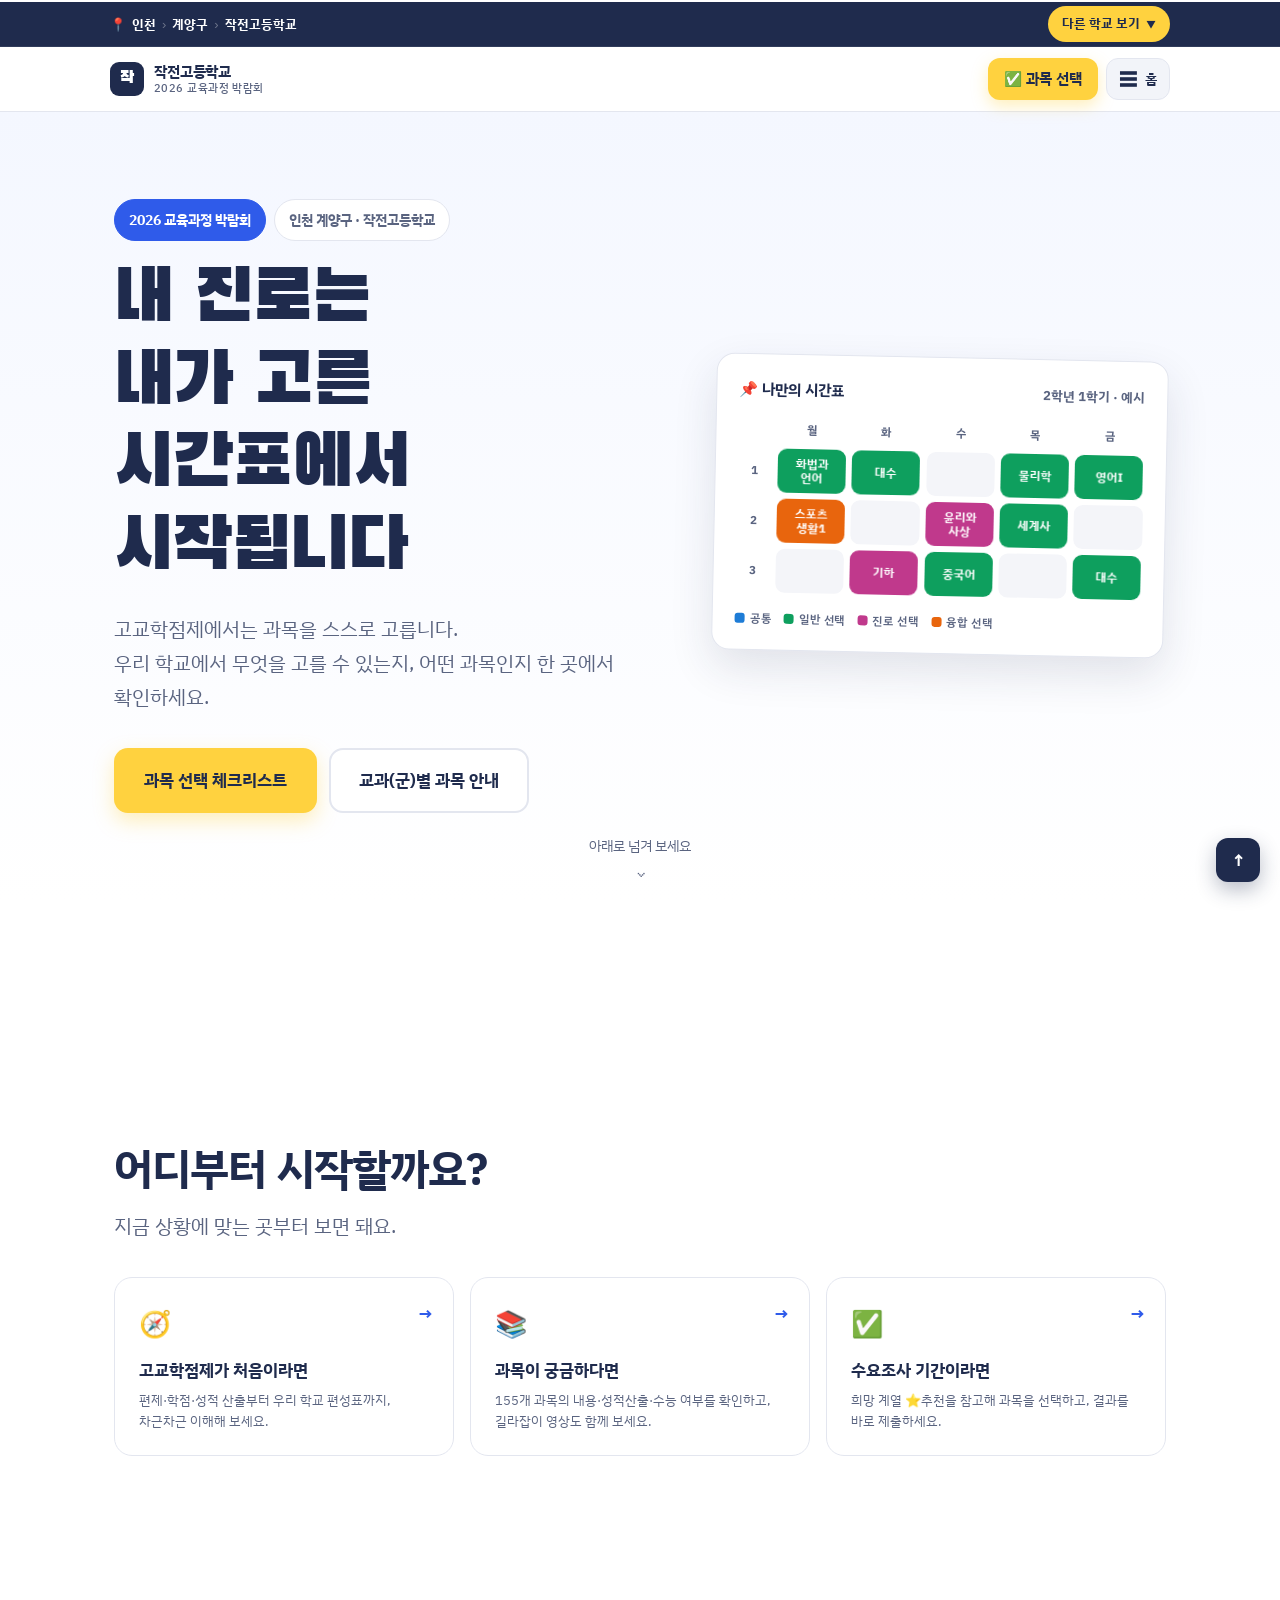
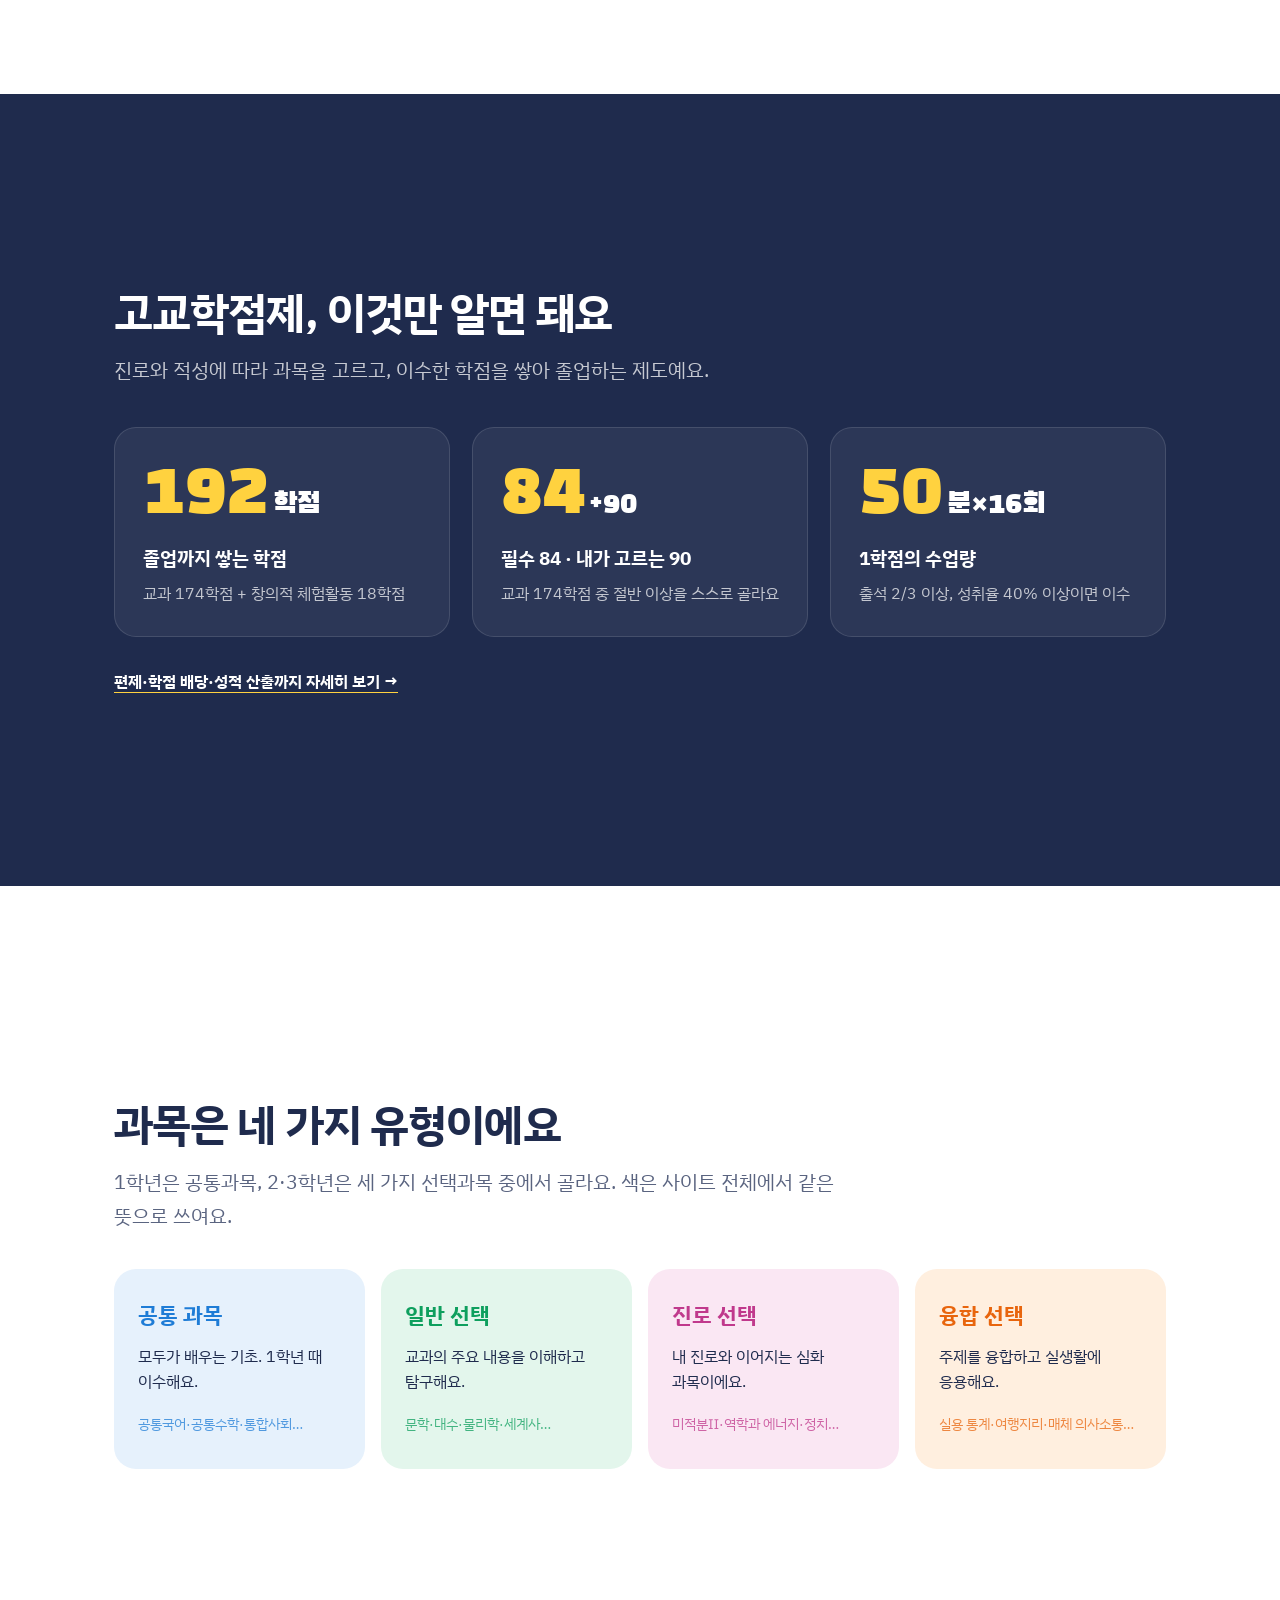
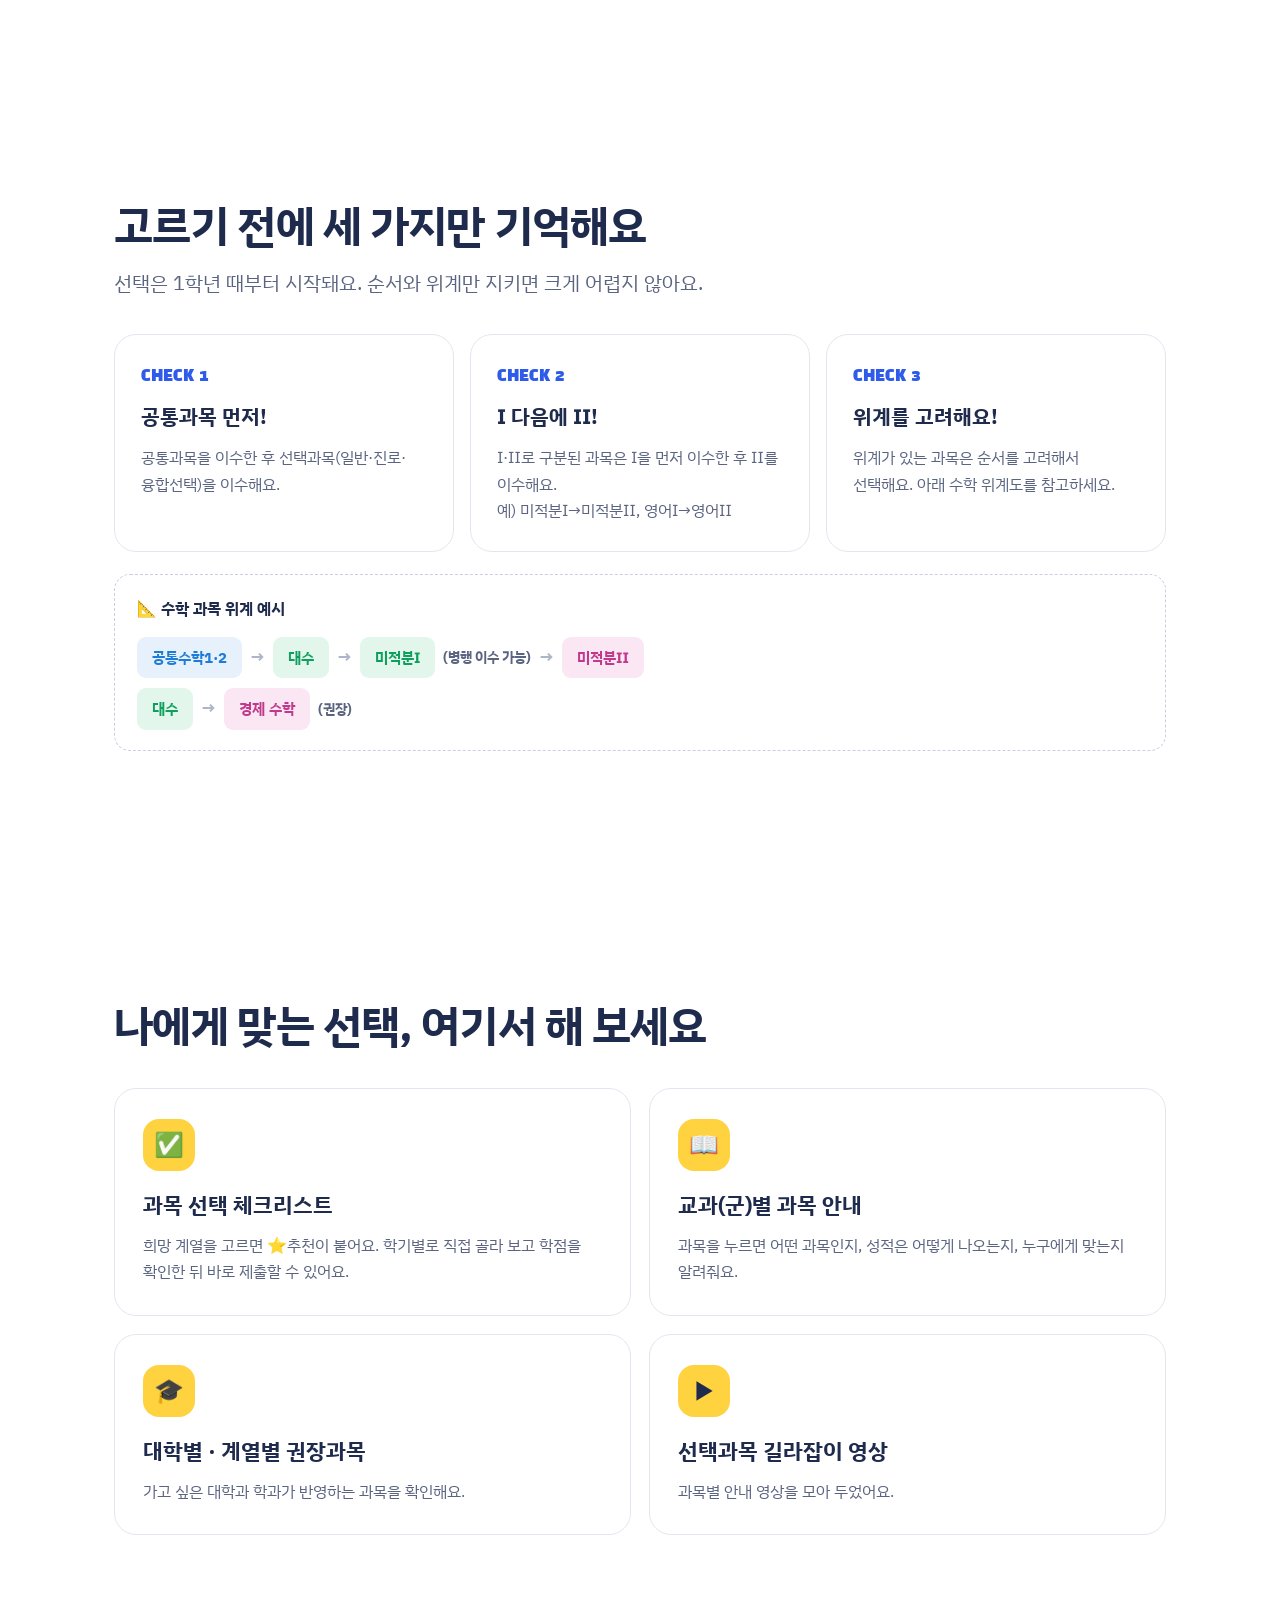
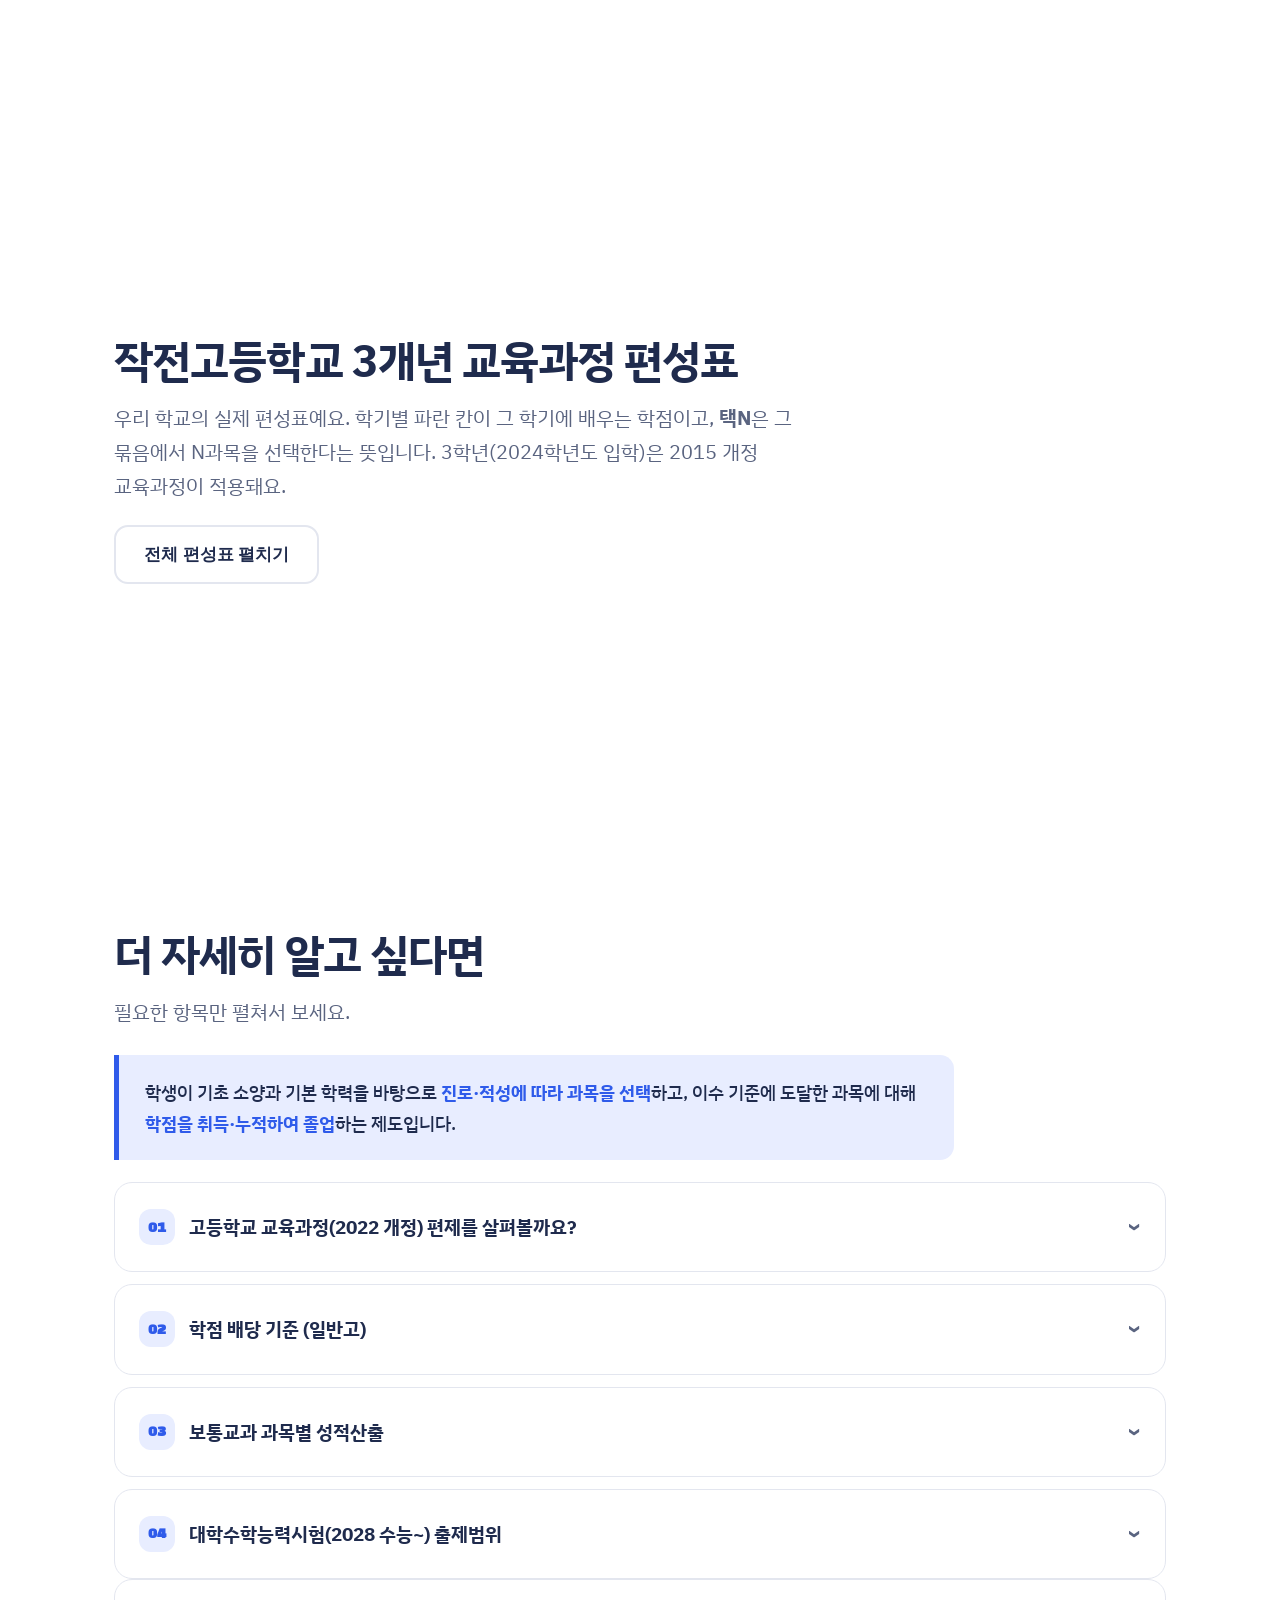
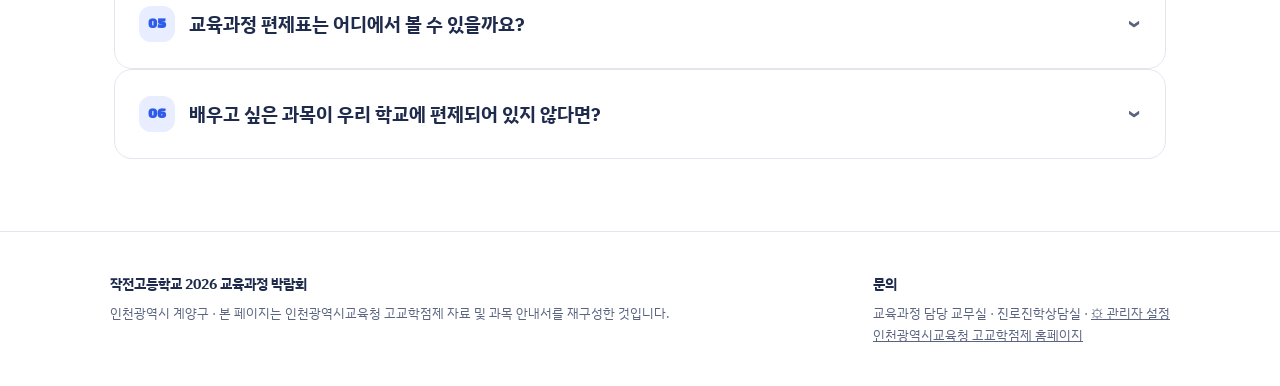
==== commit 56bd0690: "화면 문구 구조 수정" ====
--- a/index.html
+++ b/index.html
@@ -12,7 +12,7 @@
 
   
 <meta name="google-site-verification" content="TzEVunxFqIkZvAqj1LE-2CLvd8IVUPHH6LObAX6sZCE" />
-<meta name="naver-site-verification" content="네이버_서치어드바이저에서_발급받은_코드">
+<meta name="naver-site-verification" content="48bad7e5941ba010504a1817a2d9b60ddffe7fc7">
 
   
   <meta property="og:type" content="website">
@@ -245,7 +245,7 @@
 
 /* ---------- 교과(군)별 과목 안내 페이지 ---------- */
 .guide-hero{padding:70px 0 10px}
-.guide-hero h1{font-family:"Black Han Sans";font-weight:400;font-size:clamp(30px,4.6vw,44px);margin:12px 0 16px}
+.guide-hero h2{font-family:"Black Han Sans";font-weight:400;font-size:clamp(30px,4.6vw,44px);margin:12px 0 16px}
 .legend-bar{display:flex;gap:14px;flex-wrap:wrap;margin-top:22px;font-size:13px;font-weight:600;color:var(--ink-soft)}
 .table-head{
   display:flex;justify-content:space-between;align-items:flex-end;gap:16px;flex-wrap:wrap;
@@ -303,7 +303,7 @@
 
 /* ---------- 과목 선택 체크리스트 ---------- */
 .ck-hero{padding:64px 0 8px}
-.ck-hero h1{font-family:"Black Han Sans";font-weight:400;font-size:clamp(28px,4.4vw,42px);margin:12px 0 8px}
+.ck-hero h2{font-family:"Black Han Sans";font-weight:400;font-size:clamp(28px,4.4vw,42px);margin:12px 0 8px}
 .ck-hero .sub{font-size:14px;color:var(--ink-soft);font-weight:600}
 .ck-tabs{display:flex;gap:8px;flex-wrap:wrap;margin-top:26px}
 .ck-tab{
@@ -696,7 +696,9 @@
 td.p-div{font-weight:700;background:#F2F4F9;color:var(--ink);min-width:34px;font-size:12px}
 td.p-grp{font-weight:700;background:#FAFBFD;white-space:normal;min-width:62px;border-right:1px solid var(--line);font-size:11px}
 td.p-name{text-align:left;font-weight:600;white-space:nowrap}
-td.p-pick{font-size:11px;color:var(--c-career);min-width:32px}
+td.p-pick{font-size:12px;color:var(--c-career);min-width:36px;vertical-align:middle}
+td.p-pick b{display:inline-block;background:var(--c-career-bg);border-radius:8px;padding:3px 7px;white-space:nowrap}
+td.p-pick:has(b){border-left:2px solid var(--c-career);border-right:2px solid var(--c-career)}
 td.p-cr{font-weight:600;color:var(--ink-soft)}
 td.p-sem{min-width:30px;color:#D4D9E4}
 td.p-sem.on{background:var(--blue-soft);color:#1D3FAE;font-weight:700}
@@ -753,6 +755,9 @@
 .adm-bar{display:flex;justify-content:space-between;align-items:center;gap:12px;flex-wrap:wrap;margin:12px 0 0}
 .adm-bar .src{font-size:12.5px;color:var(--ink-soft)}
 .adm-loading{padding:60px;text-align:center;color:var(--ink-soft);font-size:14px}
+/* JS 렌더 전 임시 행: 실제 행이 추가되면 자동으로 숨김 (JS 수정 없음) */
+tr.tb-loading td{padding:28px;text-align:center;color:var(--ink-soft);font-size:13.5px}
+tr.tb-loading:not(:only-child){display:none}
 
 /* ---------- 학년별 시작 가이드 ---------- */
 .jn-grid{display:grid;grid-template-columns:repeat(3,1fr);gap:16px}
@@ -1180,7 +1185,7 @@
 .ck-info{font-family:inherit;border:0;background:transparent;color:#9AA1B5;font-size:15px;line-height:1;padding:2px 6px;cursor:pointer;border-radius:50%;vertical-align:-1px}
 .ck-info:hover{color:var(--blue);background:var(--blue-soft)}
 body.ck-hide-hero .ck-hero .eyebrow, body.ck-hide-hero .ck-hero .sub{display:none}
-body.ck-hide-hero .ck-hero h1{font-size:clamp(22px,3.4vw,30px);margin-bottom:4px}
+body.ck-hide-hero .ck-hero h2{font-size:clamp(22px,3.4vw,30px);margin-bottom:4px}
 
 body.gd-pending #ckView, body.gd-pending #ckTabs, body.gd-pending #careerBar, body.gd-pending .ck-note, body.gd-pending .ck-footbar{display:none!important}
 
@@ -1200,7 +1205,7 @@
 body.bd-on #page-checklist .wrap{max-width:1720px}
 body.bd-on .ck-hero{padding:26px 0 0}
 body.bd-on .ck-hero .eyebrow{display:none}
-body.bd-on .ck-hero h1{font-size:clamp(22px,2.4vw,30px);margin:0 0 2px}
+body.bd-on .ck-hero h2{font-size:clamp(22px,2.4vw,30px);margin:0 0 2px}
 body.bd-on .ck-hero .sub{display:block}
 body.bd-on #page-checklist > section:nth-of-type(2){padding-top:14px!important}
 body.bd-on .ck-note{margin-top:14px}
@@ -1486,6 +1491,26 @@
 .rp-sign{margin-top:9px;font-size:9.4pt;color:#1F2B4D;font-weight:700}
 .rp-sign span{display:inline-block;width:110px;border-bottom:1px solid #1F2B4D;margin:0 18px 0 6px;vertical-align:-2px}
 
+
+/* ===== 모바일(≤880px): 체크리스트 하단 바 고정 해제 — 스크롤 맨 아래에서 표시 ===== */
+@media(max-width:880px){
+  .ck-footbar{
+    position:static !important;
+    bottom:auto !important;
+    margin-top:26px;
+    background:#fff !important;
+    backdrop-filter:none !important;
+    box-shadow:none !important;
+    border-top:1.5px solid var(--line);
+  }
+}
+
+/* ===== 학년별 보기 통일: 제목 제거, 보드의 '나의 정보·목표 대학' 패널 공유 ===== */
+#page-checklist .ck-hero h2{display:none}
+#careerBar, #gradeBar{display:none!important}
+.bd-classic{display:grid;grid-template-columns:repeat(auto-fit,minmax(300px,1fr));gap:14px;margin:4px 0 18px}
+.bd-classic .bd-card{align-self:start}
+@media(max-width:700px){.bd-classic{grid-template-columns:1fr}}
 </style>
 </head>
 <body>
@@ -1555,23 +1580,23 @@
         <div class="tt">
           <div class="h"></div><div class="h">월</div><div class="h">화</div><div class="h">수</div><div class="h">목</div><div class="h">금</div>
           <div class="p">1</div>
-          <div class="cell f common" style="animation-delay:.1s">공통<br>국어</div>
+          <div class="cell f general" style="animation-delay:.1s">화법과<br>언어</div>
           <div class="cell f general" style="animation-delay:.3s">대수</div>
           <div class="cell"></div>
-          <div class="cell f career" style="animation-delay:.6s">정치</div>
+          <div class="cell f general" style="animation-delay:.6s">물리학</div>
           <div class="cell f general" style="animation-delay:.8s">영어Ⅰ</div>
           <div class="p">2</div>
-          <div class="cell f fusion" style="animation-delay:1s">여행<br>지리</div>
+          <div class="cell f fusion" style="animation-delay:1s">스포츠<br>생활1</div>
           <div class="cell"></div>
-          <div class="cell f career" style="animation-delay:1.2s">물질과<br>에너지</div>
-          <div class="cell f general" style="animation-delay:1.4s">문학</div>
+          <div class="cell f career" style="animation-delay:1.2s">윤리와<br>사상</div>
+          <div class="cell f general" style="animation-delay:1.4s">세계사</div>
           <div class="cell"></div>
           <div class="p">3</div>
           <div class="cell"></div>
-          <div class="cell f career" style="animation-delay:1.6s">인공지능<br>기초</div>
-          <div class="cell f general" style="animation-delay:1.8s">음악</div>
+          <div class="cell f career" style="animation-delay:1.6s">기하</div>
+          <div class="cell f general" style="animation-delay:1.8s">중국어</div>
           <div class="cell"></div>
-          <div class="cell f fusion" style="animation-delay:2s">실용<br>통계</div>
+          <div class="cell f general" style="animation-delay:2s">대수</div>
         </div>
         <div class="tt-legend">
           <span><i class="dot" style="background:var(--c-common)"></i>공통</span>
@@ -1889,7 +1914,7 @@
             </tbody>
           </table>
         </div>
-      </div></details><details class="acc"><summary><span class="acc-no">08</span>대학수학능력시험(2028 수능~) 출제범위<span class="acc-car">›</span></summary><div class="acc-body">
+      </div></details><details class="acc"><summary><span class="acc-no">04</span>대학수학능력시험(2028 수능~) 출제범위<span class="acc-car">›</span></summary><div class="acc-body">
         <p class="wb-sub">2028학년도 수능부터는 아래 과목에서 출제돼요. 대부분 공통과목과 일반선택과목이에요.</p>
         <div class="wb-table-scroll">
           <table class="wbt" style="min-width:700px">
@@ -1942,7 +1967,7 @@
   <section class="guide-hero">
     <div class="wrap">
       <span class="eyebrow">SUBJECT GUIDE</span>
-      <h1>교과(군)별 과목 안내</h1>
+      <h2>교과(군)별 과목 안내</h2>
       <p class="lead">
         2022 개정 교육과정의 보통 교과를 교과(군)별로 정리했습니다.
         과목 이름을 누르면 <span class="hl">학점·성적산출·수능 관련 정보와 과목 소개</span>를 확인할 수 있어요.
@@ -1973,7 +1998,7 @@
               <th scope="col" class="h-fusion">융합 선택</th>
             </tr>
           </thead>
-          <tbody id="curBody"><!-- JS 렌더링 --></tbody>
+          <tbody id="curBody"><tr class="tb-loading"><td colspan="5">불러오는 중…</td></tr></tbody>
         </table>
       </div>
       <p class="scroll-hint">← 표를 옆으로 밀어 전체를 볼 수 있어요 →</p>
@@ -1994,7 +2019,7 @@
               <th scope="col">석차등급</th>
             </tr>
           </thead>
-          <tbody id="gradeBody"><!-- JS 렌더링 --></tbody>
+          <tbody id="gradeBody"><tr class="tb-loading"><td colspan="5">불러오는 중…</td></tr></tbody>
         </table>
       </div>
       <p class="scroll-hint">← 표를 옆으로 밀어 전체를 볼 수 있어요 →</p>
@@ -2018,7 +2043,7 @@
               <th scope="col">선이수 권장 과목</th>
             </tr>
           </thead>
-          <tbody id="preBody"><!-- JS 렌더링 --></tbody>
+          <tbody id="preBody"><tr class="tb-loading"><td colspan="4">불러오는 중…</td></tr></tbody>
         </table>
       </div>
       <p class="scroll-hint">← 표를 옆으로 밀어 전체를 볼 수 있어요 →</p>
@@ -2059,8 +2084,8 @@
   <section class="ck-hero">
     <div class="wrap">
       <span class="eyebrow">MY CHOICE</span>
-      <h1>🏫 <span id="cfgCkName">작전고등학교</span> 과목 선택 체크리스트</h1>
-      <p class="sub" id="cfgCkSub">2026학년도 입학생 · 학기당 29학점 (창체 3학점 포함 32학점)</p>
+      <h2>🏫 <span id="cfgCkName">작전고등학교</span> 과목 선택 체크리스트</h2>
+      <p class="sub" id="cfgCkSub">1·2학년 대상 · 2026학년도 입학생 편성표 기준 · 학기당 29학점 (창체 3학점 포함 32학점)</p>
       <div class="gd-gate" id="gradeGate">
         <div class="gd-q">나는 지금 몇 학년인가요?</div>
         <div class="gd-btns">
@@ -2187,7 +2212,7 @@
   <section class="guide-hero">
     <div class="wrap">
       <span class="eyebrow">UNIVERSITY GUIDE</span>
-      <h1>2028학년도 대학별 권장과목</h1>
+      <h2>2028학년도 대학별 권장과목</h2>
       <p class="lead">
         대학·모집단위별로 <span class="hl">이수를 권장하는 과목</span>을 정리했습니다.
         지역과 대학을 선택하면 모집단위별 핵심과목·권장과목을 확인할 수 있어요.
@@ -2219,7 +2244,7 @@
                 <th style="width:25%">비고</th>
               </tr>
             </thead>
-            <tbody id="uvBody"></tbody>
+            <tbody id="uvBody"><tr class="tb-loading"><td colspan="5">불러오는 중…</td></tr></tbody>
           </table>
         </div>
         <p class="uv-empty" id="uvEmpty" style="display:none">검색 결과가 없습니다.</p>
@@ -2243,7 +2268,7 @@
   <section class="guide-hero">
     <div class="wrap">
       <span class="eyebrow">FIELD GUIDE</span>
-      <h1>2028학년도 계열별 권장과목</h1>
+      <h2>2028학년도 계열별 권장과목</h2>
       <p class="lead">
         계열별 <span class="hl">대표 모집단위</span>를 기준으로, 대학마다 어떤 과목을 반영하는지 한 표로 정리했습니다.
         표 안의 대학명은 <span class="hl">그 과목을 반영하는 대학</span>이라는 뜻이에요.
@@ -2279,7 +2304,7 @@
               <th class="g-sci">물리학</th><th class="g-sci">화학</th><th class="g-sci">생명과학</th><th class="g-sci">지구과학</th>
             </tr>
           </thead>
-          <tbody id="fdBody"></tbody>
+          <tbody id="fdBody"><tr class="tb-loading"><td colspan="17">불러오는 중…</td></tr></tbody>
         </table>
         <p class="uv-empty" id="fdEmpty" style="display:none">검색 결과가 없습니다.</p>
       </div>
@@ -2297,10 +2322,10 @@
   <section class="guide-hero">
     <div class="wrap">
       <span class="eyebrow">VIDEO GUIDE</span>
-      <h1>🎬 선택과목 길라잡이 영상</h1>
+      <h2>🎬 선택과목 길라잡이 영상</h2>
       <p class="lead">
         교과별 선택과목, 영상으로 쉽게 이해해 보세요.
-        오른쪽 목록에서 <span class="hl">과목을 클릭하면 바로 재생</span>됩니다.
+        목록에서 <span class="hl">과목을 클릭하면 바로 재생</span>됩니다.
       </p>
     </div>
   </section>
@@ -2312,7 +2337,7 @@
           <div class="vd-frame" id="vdFrame"><!-- JS: 썸네일/플레이어 --></div>
           <div class="vd-info">
             <h3 id="vdTitle"></h3>
-            <a class="vd-yt" id="vdYtLink" href="#" target="_blank" rel="noopener">유튜브에서 보기 ↗</a>
+            <a class="vd-yt" id="vdYtLink" href="https://www.youtube.com/watch?v=5-WoCOfQ2Gc" target="_blank" rel="noopener">유튜브에서 보기 ↗</a>
           </div>
         </div>
         <div class="vd-list" id="vdList"><!-- JS: 영상 목록 --></div>
@@ -2327,7 +2352,7 @@
   <section class="guide-hero">
     <div class="wrap">
       <span class="eyebrow">ADMISSION 2028</span>
-      <h1>🎓 2028 대입 살펴보기</h1>
+      <h2>🎓 2028 대입 살펴보기</h2>
       <p class="lead">
         2028학년도 대입(현 고1 이하 적용)의 전형 구조와 지원 가능 대학을
         <span class="hl">직접 탐색해 볼 수 있는 도구</span> 두 가지를 준비했어요.
@@ -2348,7 +2373,7 @@
         </button>
       </div>
       <div class="adm-frame-wrap" id="admWrap">
-        <p class="adm-loading">불러오는 중…</p>
+        <p class="adm-loading">불러오는 중… 화면이 계속 비어 있으면 아래 <b>[↗ 새 창에서 크게 보기]</b>를 눌러 주세요.</p>
       </div>
       <div class="adm-bar">
         <p class="src">📖 자료 출처: <b>대입전략연구회</b> · 컷 수치는 참고용 추정치이며,
@@ -2372,7 +2397,7 @@
   <section class="guide-hero">
     <div class="wrap">
       <span class="eyebrow">ADMIN</span>
-      <h1>⚙ 관리자 설정 <small style="font-size:15px;color:var(--ink-soft);font-weight:600">— 우리 학교 버전 만들기</small></h1>
+      <h2>⚙ 관리자 설정 <small style="font-size:15px;color:var(--ink-soft);font-weight:600">— 우리 학교 버전 만들기</small></h2>
       <p class="lead">이 도구는 <b>선생님용</b>이에요. 학교 정보를 입력하고 편성표 엑셀을 올리면,
         이 사이트를 <span class="hl">우리 학교 이름과 교육과정으로 바꿔 주는 설정 파일</span>을 만들어 드립니다.</p>
       <div class="su-step">
@@ -2502,7 +2527,7 @@
   <div class="foot-inner">
     <div>
       <b id="cfgFootName">작전고등학교 2026 교육과정 박람회</b>
-      <span id="cfgFootDesc">인천광역시 계양구</span> · · 본 페이지는 인천광역시교육청 고교학점제 자료 및 과목 안내서를 재구성한 것입니다.
+      <span id="cfgFootDesc">인천광역시 계양구</span> · 본 페이지는 인천광역시교육청 고교학점제 자료 및 과목 안내서를 재구성한 것입니다.
     </div>
     <div>
       <b>문의</b>
@@ -2512,7 +2537,7 @@
   </div>
 </footer>
 
-<a class="top-link" href="#" id="topBtn" aria-label="맨 위로">↑</a>
+<a class="top-link" href="#home" id="topBtn" aria-label="맨 위로">↑</a>
 
 <script src="school-config.js"></script><!-- 학교별 설정 파일(없으면 작전고 기본값으로 동작) -->
 <script>
@@ -4095,7 +4120,7 @@
 function vdRenderList(){
   vdList.innerHTML = VIDEOS.map((v,i)=>`
     <button class="vd-item ${i===vdCurrent?'on':''}" data-v="${i}">
-      <span class="vd-thumb"><img src="https://i.ytimg.com/vi/${v.vid}/mqdefault.jpg" alt="" loading="lazy"></span>
+      <span class="vd-thumb"><img src="https://i.ytimg.com/vi/${v.vid}/mqdefault.jpg" alt="${v.subj} ${v.desc} 썸네일" loading="lazy"></span>
       <span class="vd-item-txt"><b>${v.subj} 교과</b><span>${v.desc}</span></span>
     </button>`).join("") + `
     <a class="vd-item ext" href="${EBS_CHANNEL}" target="_blank" rel="noopener">
@@ -4953,6 +4978,21 @@
     return `<div class="bd-status ${all?"done":""}" role="status"><span>${who}</span><span class="trk"><i style="width:${pct}%"></i></span><b class="pg">묶음 ${done}/${groups.length}</b>${all&&targetGrade()!==null?`<span>· 아래 <b>결과 제출</b>을 누르세요</span>`:""}</div>`;
   }
 
+  /* 학년별 보기에서도 같은 패널을 쓰기 위한 도우미 */
+  function syncUvFromTargets(T){
+    const t=T&&T[0];
+    if(t && t.unit){
+      uvPick={u:t.univ, i:0, label:t.unit.label};
+      uvCore=new Set([...t.core.subjects].map(k=>DISP.get(k)||k));
+      uvRec =new Set([...t.rec.subjects].map(k=>DISP.get(k)||k).filter(n=>!uvCore.has(n)));
+    } else { uvPick=null; uvCore=new Set(); uvRec=new Set(); }
+  }
+  function classicPanels(T){
+    const d=document.createElement("div"); d.innerHTML=sideHTML(T);
+    const a=d.querySelector(".bd-card.c-info"), b=d.querySelector(".bd-card.c-tgt");
+    return `<div class="bd-classic">${a?a.outerHTML:""}${b?b.outerHTML:""}</div>`;
+  }
+
   function renderBoard(){
     applyLinks();
     const T=[0,1].map(tgtInfo), R=recIndex(T);
@@ -5076,7 +5116,6 @@
     }
   }, true);
   ckView.addEventListener("change", e=>{
-    if(!BOARD) return;
     const s=e.target; if(s.tagName!=="SELECT" || s.dataset.t===undefined) return;
     const i=+s.dataset.t; targets[i]=targets[i]||{};
     if(s.dataset.f==="univ"){ targets[i]={univ:s.value, key:""}; }
@@ -5085,8 +5124,8 @@
     saveTargets(); renderView();
   });
   ckView.addEventListener("click", e=>{
-    if(!BOARD) return;
     const b=e.target.closest("[data-grade],[data-career],[data-act],[data-view],[data-go],[data-preview]");
+    if(!BOARD && b && (b.dataset.view || b.dataset.go || b.dataset.preview)) return;
     if(!b || e.target.closest(".ck-info")) return;
     if(b.dataset.grade!==undefined){
       myGrade=+b.dataset.grade; try{ localStorage.setItem(GD_KEY, myGrade); }catch(err){}
@@ -5210,7 +5249,12 @@
 
   /* ── 기존 렌더 함수에 보드 모드 연결 ── */
   const _renderView=renderView, _gdApply=gdApply, _renderTabs=renderTabs;
-  renderView = function(){ if(BOARD) renderBoard(); else _renderView(); };
+  renderView = function(){
+    const T=[0,1].map(tgtInfo);
+    syncUvFromTargets(T);
+    if(BOARD){ renderBoard(); }
+    else { _renderView(); ckView.insertAdjacentHTML("afterbegin", classicPanels(T)); }
+  };
   gdApply = function(){
     document.body.classList.toggle("bd-on", BOARD);
     if(BOARD){ document.body.classList.remove("gd-pending","ck-hide-hero"); gdUpdateProgress(); }
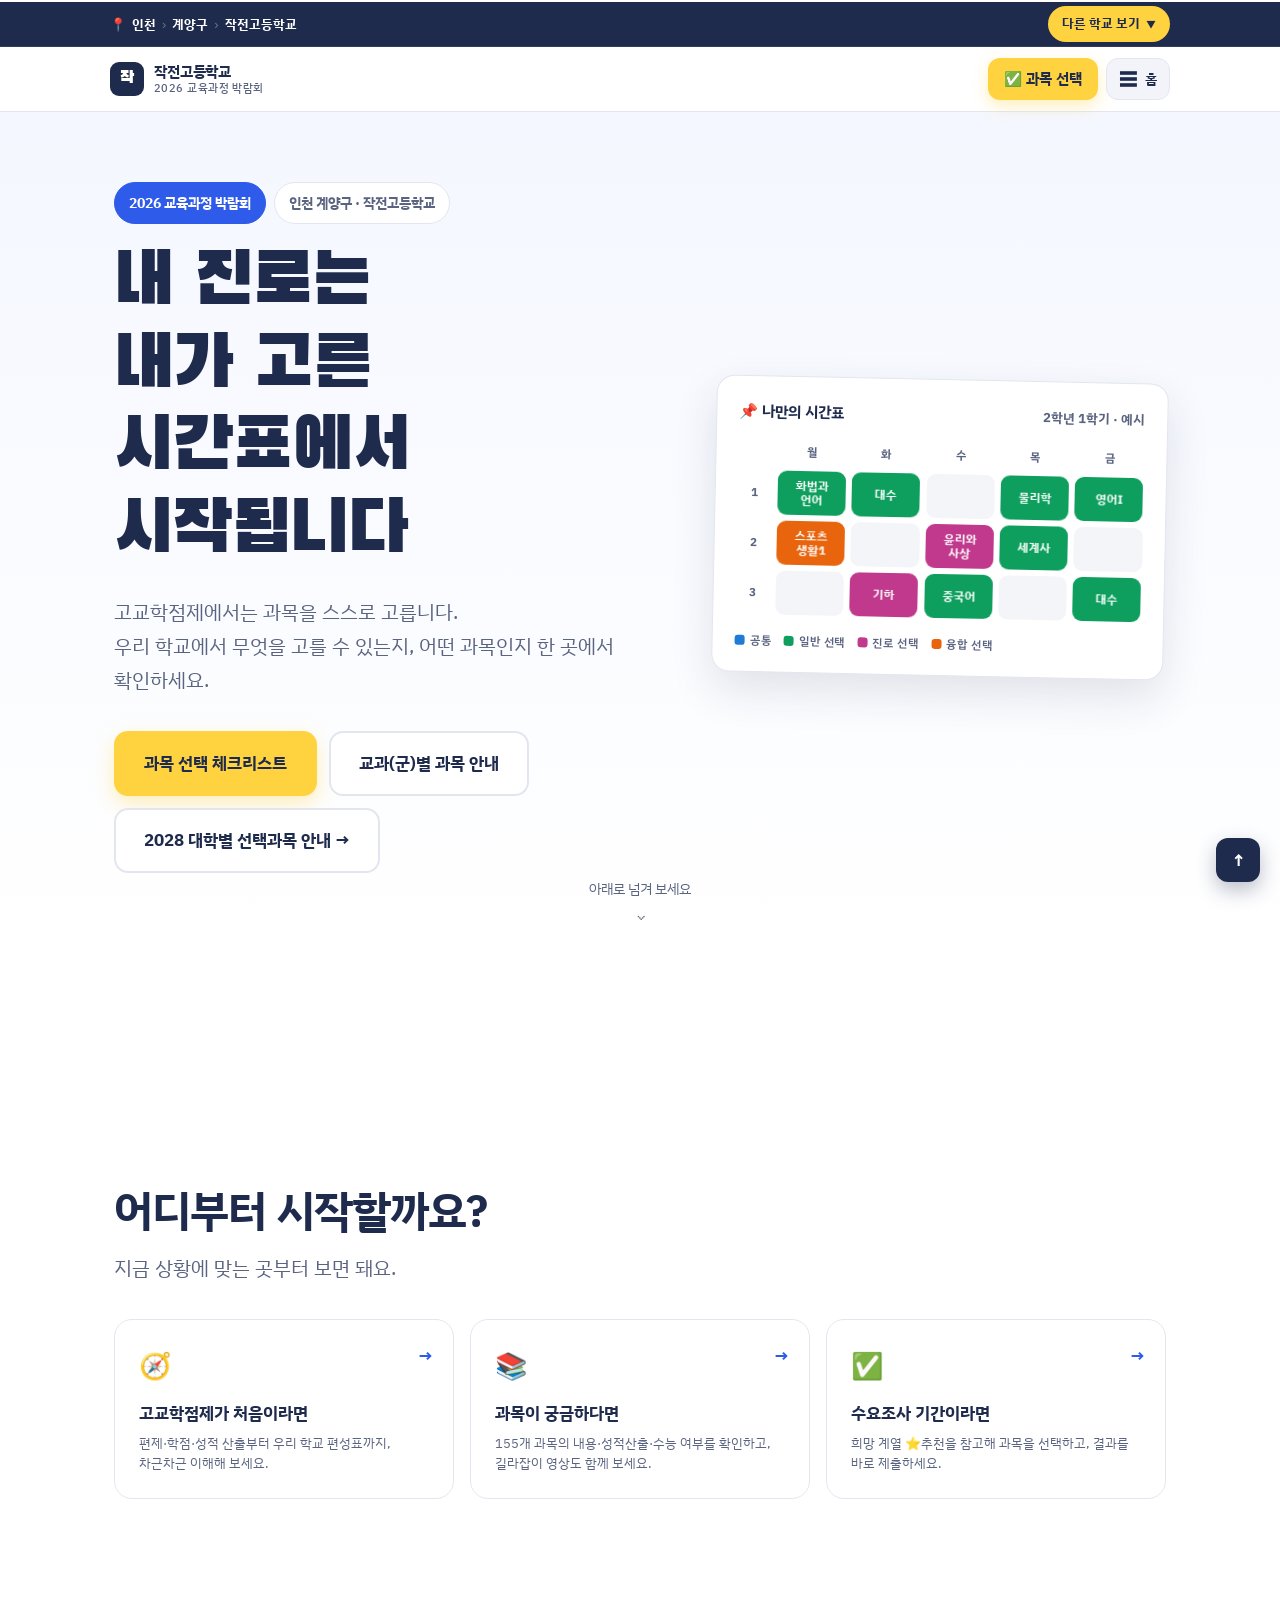
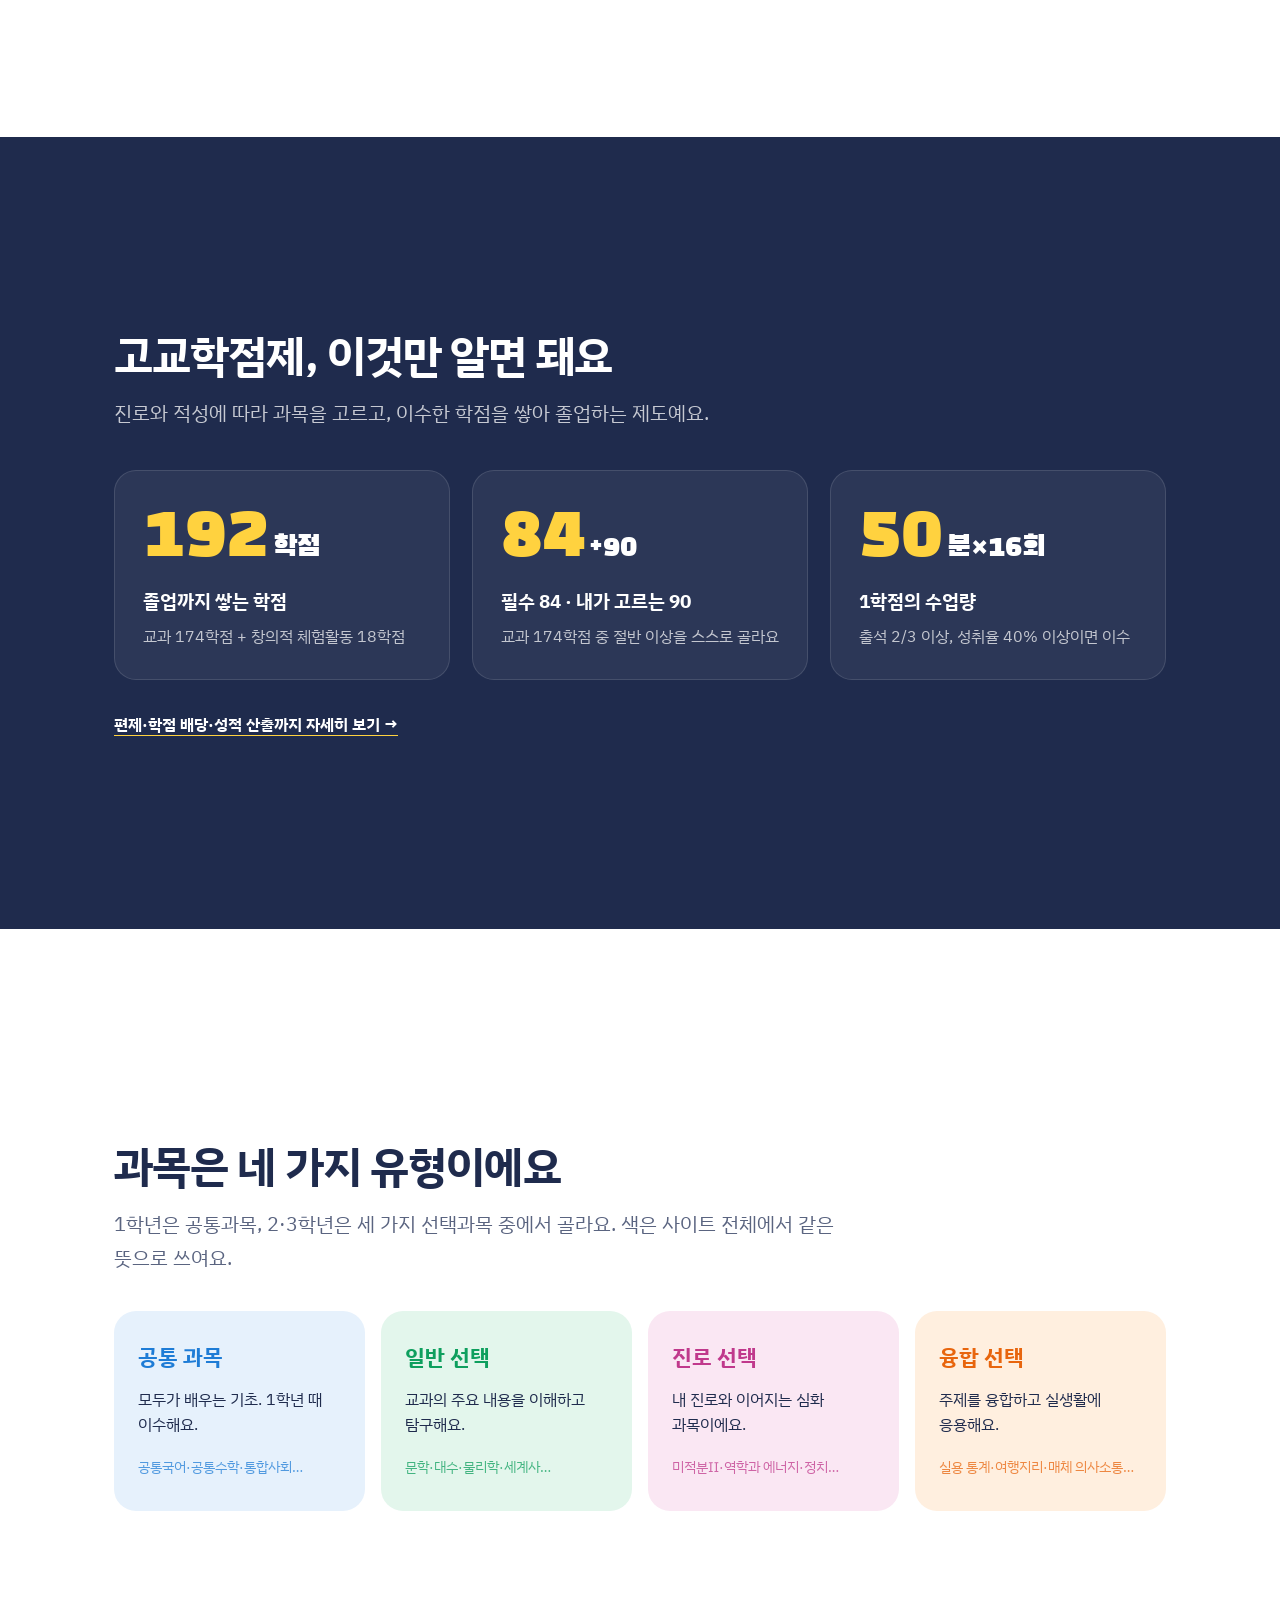
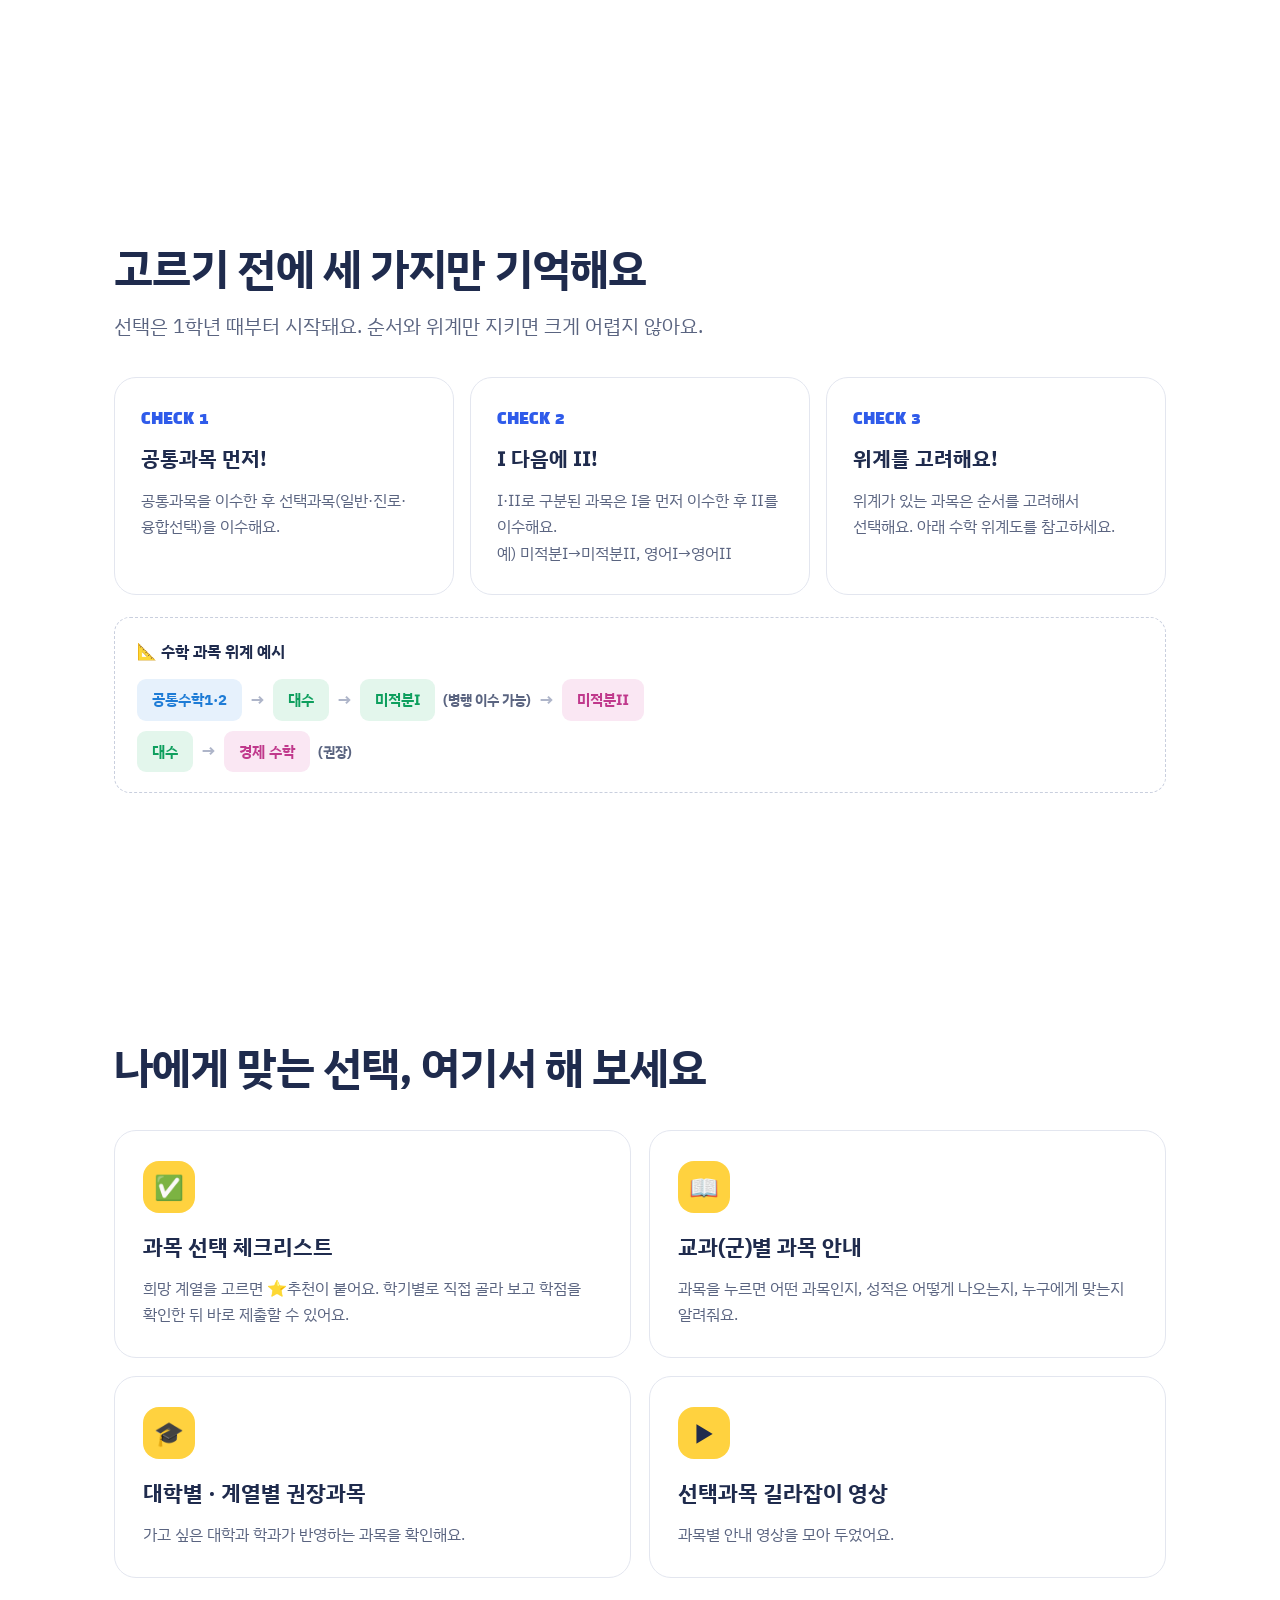
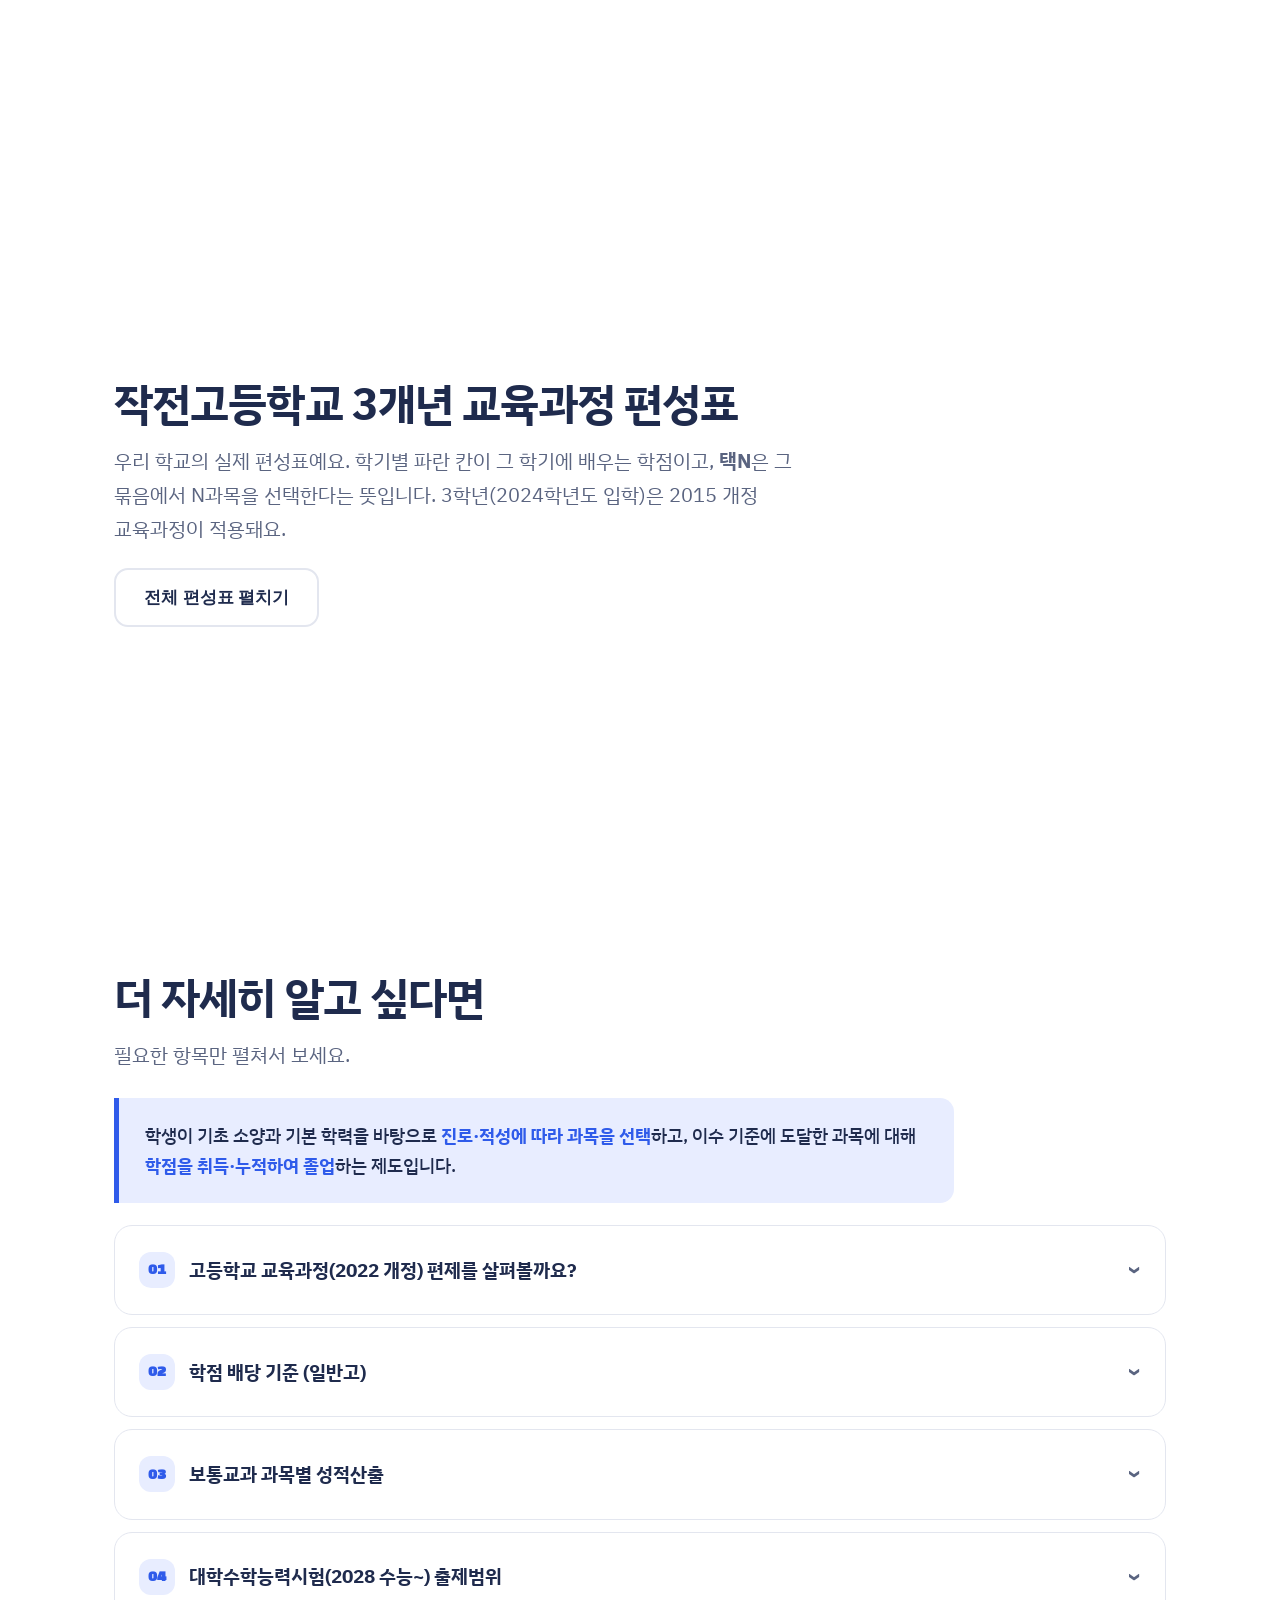
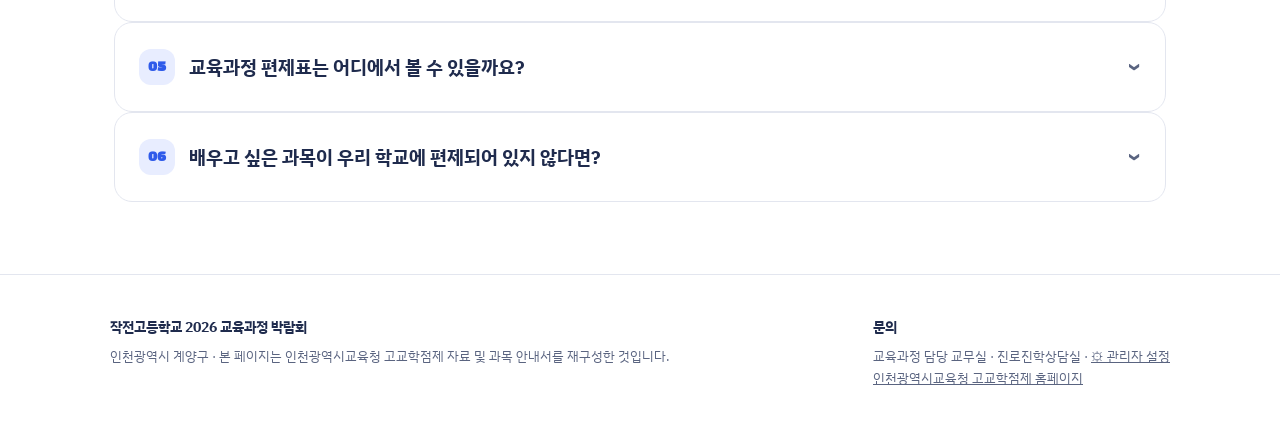
==== commit 8baafaf0: "대학별 추가" ====
--- a/index.html
+++ b/index.html
@@ -1571,6 +1571,7 @@
         <div class="cta-row">
           <a class="btn btn-yellow" href="#checklist">과목 선택 체크리스트</a>
           <a class="btn btn-ghost" href="#guide">교과(군)별 과목 안내</a>
+          <a class="btn btn-ghost" href="admission/2028/">2028 대학별 선택과목 안내 →</a>
         </div>
       </div>
       <div class="timetable" aria-label="나만의 시간표 예시">
@@ -3837,7 +3838,20 @@
     }
   };
 }
+function admissionTarget(){
+  const params = new URLSearchParams(location.search);
+  const university = params.get("university"), unit = params.get("unit");
+  const linked = UNIV_DATA.find(u => u.univ === university);
+  return linked && unit !== null && /^\d+$/.test(unit) && linked.rows[Number(unit)]
+    ? { university, index: Number(unit), row: linked.rows[Number(unit)] } : null;
+}
 function uvInit(){
+  // Content-page links explicitly select a validated university and unit.
+  const linked = admissionTarget();
+  if(linked){
+    uvApplyRow(linked.university, linked.index);
+    renderCareerBar(); renderView(); return;
+  }
   try{
     const s=JSON.parse(localStorage.getItem("jj_univ")||"null");
     if(s && s.u!=null && s.i!=null) uvApplyRow(s.u, s.i);
@@ -3954,7 +3968,7 @@
 /* =====================================================================
    대학별 권장과목 (2028학년도)
 ===================================================================== */
-const UNIV_DATA = [{"region":"서울","univ":"가톨릭대","rows":[["자유전공학부","","계열 구분 없이 자신의 진로 및 적성을 고려하여 교과목 선택 이수","",""],["인문사회계열","","인문사회계열 진로 및 적성을 고려하여 교과목 선택 이수","",""],["국어국문학과","","인문사회계열 진로 및 적성을 고려하여 교과목 선택 이수","",""],["철학과","","인문사회계열 진로 및 적성을 고려하여 교과목 선택 이수","",""],["국사학과","","인문사회계열 진로 및 적성을 고려하여 교과목 선택 이수","",""],["영어영문학부","","인문사회계열 진로 및 적성을 고려하여 교과목 선택 이수","",""],["중국언어문화학과","","인문사회계열 진로 및 적성을 고려하여 교과목 선택 이수","",""],["일어일본문화학과","","인문사회계열 진로 및 적성을 고려하여 교과목 선택 이수","",""],["프랑스어문화학과","","인문사회계열 진로 및 적성을 고려하여 교과목 선택 이수","",""],["국제학부","","인문사회계열 진로 및 적성을 고려하여 교과목 선택 이수","",""],["법학과","","인문사회계열 진로 및 적성을 고려하여 교과목 선택 이수","",""],["아동학과","","인문사회계열 진로 및 적성을 고려하여 교과목 선택 이수","",""],["신학과","","인문사회계열 진로 및 적성을 고려하여 교과목 선택 이수","",""],["사회복지학과","","인문사회계열 진로 및 적성을 고려하여 교과목 선택 이수[수학(확률과 통계) 포함]","",""],["심리학과","","인문사회계열 진로 및 적성을 고려하여 교과목 선택 이수[수학(확률과 통계) 포함]","",""],["사회학과","","인문사회계열 진로 및 적성을 고려하여 교과목 선택 이수[수학(확률과 통계) 포함]","",""],["경영학과","","인문사회계열 진로 및 적성을 고려하여 교과목 선택 이수[수학(확률과 통계) 포함]","",""],["회계학과","","인문사회계열 진로 및 적성을 고려하여 교과목 선택 이수[수학(확률과 통계) 포함]","",""],["경제학과","","인문사회계열 진로 및 적성을 고려하여 교과목 선택 이수[수학(확률과 통계) 포함]","",""],["행정학과","","인문사회계열 진로 및 적성을 고려하여 교과목 선택 이수[수학(확률과 통계) 포함]","",""],["물리학과","","물리학, 수학","","-물리학: 과목 1과목 이상\n-수학: 과목 위계를 고려하여 3과목 이상"],["컴퓨터정보공학부","","물리학, 수학","","-물리학: 과목 1과목 이상\n-수학: 과목 위계를 고려하여 3과목 이상"],["인공지능학과","","물리학, 수학","","-물리학: 과목 1과목 이상\n-수학: 과목 위계를 고려하여 3과목 이상"],["화학과","","화학, 수학","","-화학: 1과목 이상\n-수학: 과목 위계를 고려하여 3과목 이상"],["정보통신전자공학부","","물리학, 화학, 수학","","-물리학, 화학: 2과목 이상\n-수학: 과목 위계를 고려하여 3과목 이상"],["에너지환경공학과","","물리학, 화학, 수학","","-물리학, 화학: 2과목 이상\n-수학: 과목 위계를 고려하여 3과목 이상"],["식품영양학과","","화학, 생명과학, 수학","","-화학, 생명과학: 2과목 이상\n-수학: 과목 위계를 고려하여 3과목 이상"],["생명공학과","","화학, 생명과학, 수학","","-화학, 생명과학: 2과목 이상\n-수학: 과목 위계를 고려하여 3과목 이상"],["바이오메디컬화학공학과","","화학, 생명과학, 수학","","-화학, 생명과학: 2과목 이상\n-수학: 과목 위계를 고려하여 3과목 이상"],["의생명과학과","","화학, 생명과학, 수학","","-화학, 생명과학: 2과목 이상\n-수학: 과목 위계를 고려하여 3과목 이상"],["바이오로직스공학부","","화학, 생명과학, 수학","","-화학, 생명과학: 2과목 이상\n-수학: 과목 위계를 고려하여 3과목 이상"],["AI의공학과","","화학, 생명과학, 수학","","-화학, 생명과학: 2과목 이상\n-수학: 과목 위계를 고려하여 3과목 이상"],["약학과","","화학, 생명과학, 수학","","-화학, 생명과학: 2과목 이상\n-수학: 과목 위계를 고려하여 3과목 이상"],["간호학과","","화학, 생명과학, 수학","","-화학, 생명과학: 2과목 이상\n-수학: 과목 위계를 고려하여 3과목 이상"],["수학과","","수학","","과목 위계를 고려하여 3과목 이상"],["의류학과","","수학","","과목 위계를 고려하여 3과목 이상"],["공간디자인·소비자학과","","수학","","과목 위계를 고려하여 3과목 이상"],["미디어기술콘텐츠학과","","수학","","과목 위계를 고려하여 3과목 이상"],["데이터사이언스학과","","수학","","과목 위계를 고려하여 3과목 이상"],["의예과","","화학, 생명과학, 수학","","-세포와 물질대사, 생물과 유전 포함 3과목 이상\n-수학: 과목 위계를 고려하여 3과목 이상"]]},{"region":"서울","univ":"건국대","rows":[["인문","문과대학","국어, 영어, 사회","","일반선택 과목을 먼저 이수하고, 진로 적성에 맞게 진로선택 과목 및 융합선택 과목 이수를 추천"],["인문","사범대학","국어, 영어, 사회","","일반선택 과목을 먼저 이수하고, 진로 적성에 맞게 진로선택 과목 및 융합선택 과목 이수를 추천"],["사회과학","사회과학대학","국어, 사회, 수학(대수, 미적분Ⅰ, 확률과 통계)","",""],["사회과학","경영대학","국어, 사회, 수학(대수, 미적분Ⅰ, 확률과 통계)","",""],["사회과학","부동산대학","국어, 사회, 수학(대수, 미적분Ⅰ, 확률과 통계)","",""],["이학","이과대학","수학(대수, 미적분Ⅰ, 미적분Ⅱ, 확률과 통계), 과학","","과학은 일반선택 과목 먼저 이수 후, 진로와 적성에 맞게 진로선택 과목 이수 추천"],["건축","건축대학","수학(대수, 미적분Ⅰ, 미적분Ⅱ, 확률과 통계), 과학","","과학은 일반선택 과목 먼저 이수 후, 진로와 적성에 맞게 진로선택 과목 이수 추천"],["생명","융합과학기술원","수학(대수, 미적분Ⅰ, 미적분Ⅱ, 확률과 통계), 과학","","과학은 일반선택 과목 먼저 이수 후, 진로와 적성에 맞게 진로선택 과목 이수 추천"],["생명","생명과학대학","수학(대수, 미적분Ⅰ, 미적분Ⅱ, 확률과 통계), 과학","","과학은 일반선택 과목 먼저 이수 후, 진로와 적성에 맞게 진로선택 과목 이수 추천"],["생명","수의과대학","수학(대수, 미적분Ⅰ, 미적분Ⅱ, 확률과 통계), 과학","","과학은 일반선택 과목 먼저 이수 후, 진로와 적성에 맞게 진로선택 과목 이수 추천"],["공학","공과대학","수학(대수, 미적분Ⅰ, 미적분Ⅱ, 기하), 과학(물리학)","","과학은 일반선택 과목 먼저 이수 후, 진로와 적성에 맞게 진로선택 과목 이수 추천"],["자유전공","KU자유전공학부","계열 상관없이 자신의 진로와 적성에 따라 과목 선택하여 이수","",""]]},{"region":"서울","univ":"경희대","rows":[["수학","수학과","대수, 미적분Ⅰ, 확률과 통계, 미적분Ⅱ, 기하","",""],["수학","응용수학과","대수, 미적분Ⅰ, 확률과 통계, 미적분Ⅱ, 기하","",""],["컴퓨터","소프트웨어융합학과","대수, 미적분Ⅰ, 확률과 통계, 미적분Ⅱ, 기하","인공지능 수학",""],["컴퓨터","인공지능학과","대수, 미적분Ⅰ, 확률과 통계, 미적분Ⅱ, 기하","인공지능 수학",""],["컴퓨터","컴퓨터공학과","대수, 미적분Ⅰ, 확률과 통계, 미적분Ⅱ, 기하","인공지능 수학",""],["산업","산업경영공학과","대수, 미적분Ⅰ, 확률과 통계, 미적분Ⅱ","",""],["물리","물리학과","대수, 미적분Ⅰ, 확률과 통계, 미적분Ⅱ, 기하, 물리학, 역학과 에너지, 전자기와 양자","화학, 물질과 에너지",""],["물리","응용물리학과","대수, 미적분Ⅰ, 확률과 통계, 미적분Ⅱ, 기하, 물리학, 역학과 에너지, 전자기와 양자","화학, 물질과 에너지",""],["기계","기계공학부","대수, 미적분Ⅰ, 확률과 통계, 물리학, 화학, 미적분Ⅱ, 기하, 역학과 에너지, 전자기와 양자","물질과 에너지, 화학 반응의 세계",""],["전기·전자","미래정보디스플레이학부","대수, 미적분Ⅰ, 확률과 통계, 물리학, 화학, 미적분Ⅱ, 기하, 역학과 에너지, 전자기와 양자","",""],["전기·전자","생체의공학과","대수, 미적분Ⅰ, 확률과 통계, 물리학, 화학, 미적분Ⅱ, 기하, 역학과 에너지, 전자기와 양자","",""],["전기·전자","전자공학과","대수, 미적분Ⅰ, 확률과 통계, 물리학, 화학, 미적분Ⅱ, 기하, 역학과 에너지, 전자기와 양자","",""],["전기·전자","반도체공학과","대수, 미적분Ⅰ, 확률과 통계, 물리학, 화학, 미적분Ⅱ, 기하, 역학과 에너지, 전자기와 양자","",""],["건설/건축","건축공학과","대수, 미적분Ⅰ, 확률과 통계, 미적분Ⅱ, 물리학","기하",""],["건설/건축","사회기반시스템공학과","대수, 미적분Ⅰ, 확률과 통계, 미적분Ⅱ, 물리학","기하",""],["건설/건축","건축학과","대수, 미적분Ⅰ, 확률과 통계","미적분Ⅱ, 기하, 물리학",""],["화학","화학과","대수, 미적분Ⅰ, 확률과 통계, 미적분Ⅱ, 화학, 물질과 에너지, 화학 반응의 세계","기하, 물리학, 생명과학, [역학과 에너지, 전자기와 양자 중 1과목]",""],["화학","응용화학과","대수, 미적분Ⅰ, 확률과 통계, 미적분Ⅱ, 화학, 물질과 에너지, 화학 반응의 세계","기하, 물리학, 생명과학, [역학과 에너지, 전자기와 양자 중 1과목]",""],["재료/화공·고분자·에너지","원자력공학과","대수, 미적분Ⅰ, 확률과 통계, 미적분Ⅱ, 기하, 물리학, 화학, 물질과 에너지, 역학과 에너지","전자기와 양자, 화학 반응의 세계",""],["재료/화공·고분자·에너지","신소재공학과","대수, 미적분Ⅰ, 확률과 통계, 미적분Ⅱ, 기하, 물리학, 화학, 물질과 에너지, 역학과 에너지","전자기와 양자, 화학 반응의 세계",""],["재료/화공·고분자·에너지","화학공학과","대수, 미적분Ⅰ, 확률과 통계, 물리학, 화학, 미적분Ⅱ, 물질과 에너지, 화학 반응의 세계","기하, 전자기와 양자, 역학과 에너지",""],["생명과학·환경/생활과학/농림","생물학과","대수, 미적분Ⅰ, 확률과 통계, 화학, 생명과학, 세포와 물질대사, 생물과 유전","미적분Ⅱ, 물리학",""],["생명과학·환경/생활과학/농림","스마트팜과학과","대수, 미적분Ⅰ, 확률과 통계, 화학, 생명과학, 세포와 물질대사, 생물과 유전","미적분Ⅱ, 물리학",""],["생명과학·환경/생활과학/농림","식품영양학과","대수, 미적분Ⅰ, 확률과 통계, 화학, 생명과학, 세포와 물질대사, 생물과 유전","미적분Ⅱ, 물질과 에너지, 화학 반응의 세계",""],["생명과학·환경/생활과학/농림","식품생명공학과","대수, 미적분Ⅰ, 확률과 통계, 화학, 생명과학, 세포와 물질대사, 생물과 유전","미적분Ⅱ, 물질과 에너지, 화학 반응의 세계",""],["생명과학·환경/생활과학/농림","유전생명공학과","대수, 미적분Ⅰ, 확률과 통계, 화학, 생명과학, 세포와 물질대사, 생물과 유전","미적분Ⅱ, 물질과 에너지, 화학 반응의 세계",""],["생명과학·환경/생활과학/농림","환경학및환경공학과","대수, 미적분Ⅰ, 확률과 통계, 화학, 생명과학, 세포와 물질대사, 생물과 유전","미적분Ⅱ, 물질과 에너지, 화학 반응의 세계",""],["생명과학·환경/생활과학/농림","융합바이오·신소재공학과","대수, 미적분Ⅰ, 확률과 통계, 화학, 생명과학, 세포와 물질대사, 생물과 유전, 물질과 에너지, 화학 반응의 세계","미적분Ⅱ",""],["천문·지구","지리학과","대수, 미적분Ⅰ, 확률과 통계, 지구과학","",""],["천문·지구","우주과학과","대수, 미적분Ⅰ, 확률과 통계, 미적분Ⅱ, 물리학, 화학, 지구과학, 역학과 에너지, 전자기와 양자","기하, [지구시스템과학, 행성우주과학 중 1과목]",""],["의학","의예과","대수, 미적분Ⅰ, 확률과 통계, 미적분Ⅱ, 화학, 생명과학, [물질과 에너지, 화학 반응의 세계, 세포와 물질대사, 생물의 유전 중 3과목]","물리학",""],["의학","한의예과","대수, 미적분Ⅰ, 확률과 통계, 미적분Ⅱ, 화학, 생명과학, 세포와 물질대사, 생물의 유전","물리학, [물질과 에너지, 화학 반응의 세계 중 1과목]",""],["의학","치의예과","대수, 미적분Ⅰ, 확률과 통계, 미적분Ⅱ, 화학, 생명과학, 세포와 물질대사, 생물의 유전","물리학, [물질과 에너지, 화학 반응의 세계 중 1과목]",""],["약학","약학과","대수, 미적분Ⅰ, 확률과 통계, 미적분Ⅱ, 화학, 생명과학, [물질과 에너지, 화학 반응의 세계, 세포와 물질대사, 생물의 유전 중 3과목]","물리학",""],["약학","한약학과","대수, 미적분Ⅰ, 확률과 통계, 미적분Ⅱ, 화학, 생명과학, [물질과 에너지, 화학 반응의 세계, 세포와 물질대사, 생물의 유전 중 3과목]","물리학",""],["약학","약과학과","대수, 미적분Ⅰ, 확률과 통계, 미적분Ⅱ, 화학, 생명과학, [물질과 에너지, 화학 반응의 세계, 세포와 물질대사, 생물의 유전 중 3과목]","물리학",""],["간호/보건","간호학과","대수, 미적분Ⅰ,확률과 통계,생명과학,세포와 물질대사,생물의 유전","미적분Ⅱ, 화학, 물질과 에너지, 화학 반응의 세계",""]]},{"region":"서울","univ":"고려대","rows":[["생명과학대학","생명과학부","","미적분Ⅱ, 물질과 에너지, 화학 반응의 세계, 세포와 물질대사, 생물의 유전","과학 교과 권장 과목 중 2과목 이상 권장"],["생명과학대학","생명공학부","","미적분Ⅱ, 물질과 에너지, 화학 반응의 세계, 세포와 물질대사, 생물의 유전","과학 교과 권장 과목 중 2과목 이상 권장"],["생명과학대학","식품공학과","","미적분Ⅱ, 물질과 에너지, 화학 반응의 세계, 세포와 물질대사, 생물의 유전","과학 교과 권장 과목 중 2과목 이상 권장"],["생명과학대학","환경생태공학부","","미적분Ⅱ, 물질과 에너지, 화학 반응의 세계, 세포와 물질대사, 생물의 유전","과학 교과 권장 과목 중 2과목 이상 권장"],["이과대학","수학과","","미적분Ⅱ, 기하",""],["이과대학","물리학과","","미적분Ⅱ, 역학과 에너지, 전자기와 양자",""],["이과대학","화학과","","미적분Ⅱ, 물질과 에너지, 화학 반응의 세계",""],["이과대학","지구환경과학과","","미적분Ⅱ, 지구시스템과학, 행성우주과학",""],["공과대학","공과대학\n(전공자율선택제)","","미적분Ⅱ, 역학과 에너지, 전자기와 양자, 물질과 에너지, 화학 반응의 세계, 세포와 물질대사, 생물의 유전","과학 교과 권장 과목 중 2과목 이상 권장"],["공과대학","화공생명공학과","","미적분Ⅱ, 기하, 역학과 에너지, 전자기와 양자, 물질과 에너지, 화학 반응의 세계","과학 교과 권장 과목 중 2과목 이상 권장"],["공과대학","신소재공학부","","미적분Ⅱ, 역학과 에너지, 전자기와 양자, 물질과 에너지, 화학 반응의 세계, 세포와 물질대사, 생물의 유전","과학 교과 권장 과목 중 2과목 이상 권장"],["공과대학","건축사회환경공학부","","미적분Ⅱ, 역학과 에너지",""],["공과대학","건축학과","","미적분Ⅱ",""],["공과대학","기계공학부","","미적분Ⅱ, 역학과 에너지, 전자기와 양자",""],["공과대학","산업경영공학부","","미적분Ⅱ",""],["공과대학","전기전자공학부","","미적분Ⅱ, 기하, 역학과 에너지, 전자기와 양자, 물질과 에너지, 화학 반응의 세계","과학 교과 권장 과목 중 2과목 이상 권장"],["공과대학","반도체공학과","","미적분Ⅱ, 역학과 에너지, 전자기와 양자",""],["공과대학","융합에너지공학과","","미적분Ⅱ, 역학과 에너지, 전자기와 양자, 물질과 에너지, 화학 반응의 세계, 세포와 물질대사, 생물의 유전","과학 교과 권장 과목 중 2과목 이상 권장"],["공과대학","차세대통신학과","","미적분Ⅱ, 역학과 에너지, 전자기와 양자",""],["의과대학","의과대학","","미적분Ⅱ, 물질과 에너지, 화학 반응의 세계, 세포와 물질대사, 생물의 유전","과학 교과 권장 과목 중 2과목 이상 권장"],["사범대학","가정교육과","","미적분Ⅱ",""],["사범대학","수학교육과","","미적분Ⅱ, 기하",""],["간호대학","간호대학","","미적분Ⅱ, 물질과 에너지, 화학 반응의 세계, 세포와 물질대사, 생물의 유전","과학 교과 권장 과목 중 2과목 이상 권장"],["정보대학","컴퓨터학과","","미적분Ⅱ, 기하",""],["정보대학","데이터과학과","","미적분Ⅱ, 기하",""],["정보대학","인공지능학과","","미적분Ⅱ, 기하",""],["보건과학대학","바이오의공학부","","미적분Ⅱ, 역학과 에너지, 전자기와 양자, 물질과 에너지, 화학 반응의 세계, 세포와 물질대사, 생물의 유전","과학 교과 권장 과목 중 2과목 이상 권장"],["보건과학대학","바이오시스템의과학부","","미적분Ⅱ, 물질과 에너지, 화학 반응의 세계, 세포와 물질대사, 생물의 유전","과학 교과 권장 과목 중 2과목 이상 권장"],["보건과학대학","보건환경융합과학부","","미적분Ⅱ, 물질과 에너지, 화학 반응의 세계, 세포와 물질대사, 생물의 유전","과학 교과 권장 과목 중 2과목 이상 권장"],["스마트보안학부","사이버국방학과","","미적분Ⅱ, 기하",""],["스마트보안학부","스마트보안학부","","미적분Ⅱ, 기하",""],["스마트모빌리티학부","스마트모빌리티학부","","미적분Ⅱ, 역학과 에너지, 전자기와 양자, 물질과 에너지, 화학 반응의 세계, 세포와 물질대사, 생물의 유전","과학 교과 권장 과목 중 2과목 이상 권장"]]},{"region":"서울","univ":"광운대","rows":[["전자정보공과대학","전자공학과","대수, 미적분Ⅰ, 확률과 통계, 물리학, 화학, 정보, 기술·가정","기하, 미적분Ⅱ, 인공지능 수학, 역학과 에너지, 전자기와 양자, 물질과 에너지, 화학 반응의 세계","융합선택 과목: 실용 통계, 수학과제 탐구, 융합과학 탐구"],["전자정보공과대학","전자통신공학과","대수, 미적분Ⅰ, 확률과 통계, 물리학, 화학, 정보, 기술·가정","기하, 미적분Ⅱ, 인공지능 수학, 역학과 에너지, 전자기와 양자, 물질과 에너지, 화학 반응의 세계","융합선택 과목: 실용 통계, 수학과제 탐구, 융합과학 탐구"],["전자정보공과대학","전자융합공학과","대수, 미적분Ⅰ, 확률과 통계, 물리학, 화학, 정보, 기술·가정","기하, 미적분Ⅱ, 인공지능 수학, 역학과 에너지, 전자기와 양자, 물질과 에너지, 화학 반응의 세계","융합선택 과목: 실용 통계, 수학과제 탐구, 융합과학 탐구"],["전자정보공과대학","전기공학과","대수, 미적분Ⅰ, 확률과 통계, 물리학, 화학, 정보, 기술·가정","기하, 미적분Ⅱ, 인공지능 수학, 역학과 에너지, 전자기와 양자, 물질과 에너지, 화학 반응의 세계","융합선택 과목: 실용 통계, 수학과제 탐구, 융합과학 탐구"],["전자정보공과대학","전자재료공학과","대수, 미적분Ⅰ, 확률과 통계, 물리학, 화학, 정보, 기술·가정","기하, 미적분Ⅱ, 인공지능 수학, 역학과 에너지, 전자기와 양자, 물질과 에너지, 화학 반응의 세계","융합선택 과목: 실용 통계, 수학과제 탐구, 융합과학 탐구"],["전자정보공과대학","반도체시스템공학부","대수, 미적분Ⅰ, 확률과 통계, 물리학, 화학, 정보, 기술·가정","기하, 미적분Ⅱ, 인공지능 수학, 역학과 에너지, 전자기와 양자, 물질과 에너지, 화학 반응의 세계","융합선택 과목: 실용 통계, 수학과제 탐구, 융합과학 탐구"],["인공지능융합대학","컴퓨터정보공학부","대수, 미적분Ⅰ, 확률과 통계, 물리학, 정보","기하, 미적분Ⅱ, 인공지능 수학, 역학과 에너지, 전자기와 양자, 물질과 에너지","융합선택 과목: 실용 통계, 수학과제 탐구, 융합과학 탐구"],["인공지능융합대학","소프트웨어학부","대수, 미적분Ⅰ, 확률과 통계, 물리학, 정보","기하, 미적분Ⅱ, 인공지능 수학, 역학과 에너지, 전자기와 양자, 물질과 에너지","융합선택 과목: 실용 통계, 수학과제 탐구, 융합과학 탐구"],["인공지능융합대학","정보융합학부","대수, 미적분Ⅰ, 확률과 통계, 물리학, 정보","기하, 미적분Ⅱ, 인공지능 수학, 역학과 에너지, 전자기와 양자, 물질과 에너지","융합선택 과목: 실용 통계, 수학과제 탐구, 융합과학 탐구"],["인공지능융합대학","로봇학부 AI로봇전공","대수, 미적분Ⅰ, 확률과 통계, 물리학, 정보","기하, 미적분Ⅱ, 인공지능 수학, 역학과 에너지, 전자기와 양자, 물질과 에너지","융합선택 과목: 실용 통계, 수학과제 탐구, 융합과학 탐구"],["공과대학","건축학과","대수, 미적분Ⅰ, 확률과 통계, 물리학, 화학, 생명과학, 정보","기하, 미적분Ⅱ, 도시의 미래탐구, 역학과 에너지, 물질과 에너지, 화학 반응의 세계, 세포와 물질대사, 생물의 유전","융합선택 과목: 실용 통계, 수학과제 탐구, 기후변화와 지속가능한 세계, 과학의 역사와 문화, 기후변화와 환경생태, 융합과학 탐구"],["공과대학","건축공학과","대수, 미적분Ⅰ, 확률과 통계, 물리학, 화학, 생명과학, 정보","기하, 미적분Ⅱ, 도시의 미래탐구, 역학과 에너지, 물질과 에너지, 화학 반응의 세계, 세포와 물질대사, 생물의 유전","융합선택 과목: 실용 통계, 수학과제 탐구, 기후변화와 지속가능한 세계, 과학의 역사와 문화, 기후변화와 환경생태, 융합과학 탐구"],["공과대학","화학공학과","대수, 미적분Ⅰ, 확률과 통계, 물리학, 화학, 생명과학, 정보","기하, 미적분Ⅱ, 도시의 미래탐구, 역학과 에너지, 물질과 에너지, 화학 반응의 세계, 세포와 물질대사, 생물의 유전","융합선택 과목: 실용 통계, 수학과제 탐구, 기후변화와 지속가능한 세계, 과학의 역사와 문화, 기후변화와 환경생태, 융합과학 탐구"],["공과대학","환경공학과","대수, 미적분Ⅰ, 확률과 통계, 물리학, 화학, 생명과학, 정보","기하, 미적분Ⅱ, 도시의 미래탐구, 역학과 에너지, 물질과 에너지, 화학 반응의 세계, 세포와 물질대사, 생물의 유전","융합선택 과목: 실용 통계, 수학과제 탐구, 기후변화와 지속가능한 세계, 과학의 역사와 문화, 기후변화와 환경생태, 융합과학 탐구"],["자연과학대학\n(스포츠융합과학과 제외)","수학과","대수, 미적분Ⅰ, 확률과 통계, 물리학, 화학, 생명과학","기하, 미적분Ⅱ, 역학과 에너지, 전자기와 양자, 물질과 에너지, 화학 반응의 세계, 세포와 물질대사, 생물의 유전","융합선택 과목: 실용통계, 수학과제 탐구, 융합과학 탐구"],["자연과학대학\n(스포츠융합과학과 제외)","전자바이오물리학과","대수, 미적분Ⅰ, 확률과 통계, 물리학, 화학, 생명과학","기하, 미적분Ⅱ, 역학과 에너지, 전자기와 양자, 물질과 에너지, 화학 반응의 세계, 세포와 물질대사, 생물의 유전","융합선택 과목: 실용통계, 수학과제 탐구, 융합과학 탐구"],["자연과학대학\n(스포츠융합과학과 제외)","화학과","대수, 미적분Ⅰ, 확률과 통계, 물리학, 화학, 생명과학","기하, 미적분Ⅱ, 역학과 에너지, 전자기와 양자, 물질과 에너지, 화학 반응의 세계, 세포와 물질대사, 생물의 유전","융합선택 과목: 실용통계, 수학과제 탐구, 융합과학 탐구"],["인문사회과학대학","국어국문학과","화법과 언어, 독서와 작문, 문학, 대수, 미적분Ⅰ, 확률과 통계, 사회와 문화, 현대사회와 윤리, 한문, 제2외국어 과목","주제 탐구 독서, 문학과 영상, 영미 문학 읽기, 영어 발표와 토론, 윤리와 사상, 인문학과 윤리","융합선택 과목: 독서 토론과 글쓰기, 매체 의사소통, 실생활 영어 회화, 미디어 영어, 사회문제 탐구"],["인문사회과학대학","영어산업학과","화법과 언어, 독서와 작문, 문학, 대수, 미적분Ⅰ, 확률과 통계, 사회와 문화, 현대사회와 윤리, 한문, 제2외국어 과목","주제 탐구 독서, 문학과 영상, 영미 문학 읽기, 영어 발표와 토론, 윤리와 사상, 인문학과 윤리","융합선택 과목: 독서 토론과 글쓰기, 매체 의사소통, 실생활 영어 회화, 미디어 영어, 사회문제 탐구"],["인문사회과학대학","미디어커뮤니케이션학부","화법과 언어, 독서와 작문, 문학, 대수, 미적분Ⅰ, 확률과 통계, 사회와 문화, 현대사회와 윤리, 한문, 제2외국어 과목","주제 탐구 독서, 문학과 영상, 영미 문학 읽기, 영어 발표와 토론, 윤리와 사상, 인문학과 윤리","융합선택 과목: 독서 토론과 글쓰기, 매체 의사소통, 실생활 영어 회화, 미디어 영어, 사회문제 탐구"],["인문사회과학대학","산업심리학과","화법과 언어, 독서와 작문, 문학, 대수, 미적분Ⅰ, 확률과 통계, 사회와 문화, 현대사회와 윤리, 한문, 제2외국어 과목","주제 탐구 독서, 문학과 영상, 영미 문학 읽기, 영어 발표와 토론, 윤리와 사상, 인문학과 윤리","융합선택 과목: 독서 토론과 글쓰기, 매체 의사소통, 실생활 영어 회화, 미디어 영어, 사회문제 탐구"],["인문사회과학대학","동북아문화산업학부","화법과 언어, 독서와 작문, 문학, 대수, 미적분Ⅰ, 확률과 통계, 사회와 문화, 현대사회와 윤리, 한문, 제2외국어 과목","주제 탐구 독서, 문학과 영상, 영미 문학 읽기, 영어 발표와 토론, 윤리와 사상, 인문학과 윤리","융합선택 과목: 독서 토론과 글쓰기, 매체 의사소통, 실생활 영어 회화, 미디어 영어, 사회문제 탐구"],["정책법학대학","행정학과","화법과 언어, 독서와 작문, 문학, 영어Ⅰ, 영어Ⅱ, 영어 독해와 작문, 세계시민과 지리, 사화와 문화, 현대사회와 윤리, 한문","주제 탐구 독서, 문학과 영상, 영어 발표와 토론, 정치, 법과 사회, 경제, 윤리와 사상, 현대사회와 윤리","융합선택 과목: 독서 토론과 글쓰기, 매체 의사소통, 실생활 영어 회화, 사회문제 탐구"],["정책법학대학","법학과","화법과 언어, 독서와 작문, 문학, 영어Ⅰ, 영어Ⅱ, 영어 독해와 작문, 세계시민과 지리, 사화와 문화, 현대사회와 윤리, 한문","주제 탐구 독서, 문학과 영상, 영어 발표와 토론, 정치, 법과 사회, 경제, 윤리와 사상, 현대사회와 윤리","융합선택 과목: 독서 토론과 글쓰기, 매체 의사소통, 실생활 영어 회화, 사회문제 탐구"],["정책법학대학","국제학부","화법과 언어, 독서와 작문, 문학, 영어Ⅰ, 영어Ⅱ, 영어 독해와 작문, 세계시민과 지리, 사화와 문화, 현대사회와 윤리, 한문","주제 탐구 독서, 문학과 영상, 영어 발표와 토론, 정치, 법과 사회, 경제, 윤리와 사상, 현대사회와 윤리","융합선택 과목: 독서 토론과 글쓰기, 매체 의사소통, 실생활 영어 회화, 사회문제 탐구"],["경영대학","경영학부 경영학전공","화법과 언어, 독서와 작문, 문학, 대수, 미적분Ⅰ, 확률과 통계, 영어Ⅰ, 영어Ⅱ, 영어 독해와 작문, 세계시민과 지리, 사회와 문화, 현대사회와 윤리, 제2외국어 과목","기하, 경제 수학, 인공지능 수학, 영어 발표와 토론, 법과 사회, 경제, 윤리와 사상, 국제 관계의 이해","융합선택 과목: 수학과제 탐구, 실용 통계, 실생활 영어 회화, 사회문제 탐구, 금융과 경제생활"],["경영대학","경영학부 빅데이터경영전공","화법과 언어, 독서와 작문, 문학, 대수, 미적분Ⅰ, 확률과 통계, 영어Ⅰ, 영어Ⅱ, 영어 독해와 작문, 세계시민과 지리, 사회와 문화, 현대사회와 윤리, 제3외국어 과목","기하, 경제 수학, 인공지능 수학, 영어 발표와 토론, 법과 사회, 경제, 윤리와 사상, 국제 관계의 이해","융합선택 과목: 수학과제 탐구, 실용 통계, 실생활 영어 회화, 사회문제 탐구, 금융과 경제생활"],["경영대학","국제통상학부","화법과 언어, 독서와 작문, 문학, 대수, 미적분Ⅰ, 확률과 통계, 영어Ⅰ, 영어Ⅱ, 영어 독해와 작문, 세계시민과 지리, 사회와 문화, 현대사회와 윤리, 제2외국어 과목","기하, 경제 수학, 인공지능 수학, 영어 발표와 토론, 법과 사회, 경제, 윤리와 사상, 국제 관계의 이해","융합선택 과목: 수학과제 탐구, 실용 통계, 실생활 영어 회화, 사회문제 탐구, 금융과 경제생활"]]},{"region":"서울","univ":"국민대","rows":[["글로벌인문·지역대학","한국어문학부","","","교과를 제시하지 않은 모집단위는 학생의 진로와 적성을 고려하여 교과목을 선택 이수할 것."],["글로벌인문·지역대학","영어영문학부","","","교과를 제시하지 않은 모집단위는 학생의 진로와 적성을 고려하여 교과목을 선택 이수할 것."],["글로벌인문·지역대학","중어중문학과","중국어","중국어 회화, 한문 고전 읽기",""],["글로벌인문·지역대학","한국역사학과","한국사, 동아시아사","세계사, 한국지리, 한문",""],["사회과학대학","행정학과","","","교과를 제시하지 않은 모집단위는 학생의 진로와 적성을 고려하여 교과목을 선택 이수할 것."],["사회과학대학","사회학과","","","교과를 제시하지 않은 모집단위는 학생의 진로와 적성을 고려하여 교과목을 선택 이수할 것."],["사회과학대학","교육학과","","","교과를 제시하지 않은 모집단위는 학생의 진로와 적성을 고려하여 교과목을 선택 이수할 것."],["사회과학대학","러시아·유라시아학과","","","교과를 제시하지 않은 모집단위는 학생의 진로와 적성을 고려하여 교과목을 선택 이수할 것."],["사회과학대학","정치외교학과","사회와 문화","정치, 법과 사회, 국제 관계의 이해, 확률과 통계",""],["사회과학대학","미디어광고학부 미디어전공","","확률과 통계",""],["사회과학대학","미디어광고학부 광고홍보학전공","","문학과 영상, 영어 발표와 토론",""],["사회과학대학","동아시아국제학부","화법과 언어","동아시아 역사 기행, 국제 관계의 이해",""],["법과대학","법학부","","","교과를 제시하지 않은 모집단위는 학생의 진로와 적성을 고려하여 교과목을 선택 이수할 것."],["경상대학","경제학과","미적분Ⅰ 또는 확률과 통계","경제 수학 또는 경제",""],["경상대학","국제통상학과","미적분Ⅰ 또는 확률과 통계","",""],["경영대학","경영학부","확률과 통계","경제 수학",""],["경영대학","경영학부 글로벌경영전공","","","교과를 제시하지 않은 모집단위는 학생의 진로와 적성을 고려하여 교과목을 선택 이수할 것."],["경영대학","기업경영학부[야]","","","교과를 제시하지 않은 모집단위는 학생의 진로와 적성을 고려하여 교과목을 선택 이수할 것."],["경영대학","회계세무학과[야]","","","교과를 제시하지 않은 모집단위는 학생의 진로와 적성을 고려하여 교과목을 선택 이수할 것."],["경영대학","경영정보학부","확률과 통계","",""],["경영대학","AI빅데이터융합경영학과","확률과 통계","미적분Ⅰ",""],["경영대학","경영정보학부(자연)","확률과 통계","미적분Ⅰ",""],["경영대학","AI빅데이터융합경영학과(자연)","확률과 통계","미적분Ⅰ",""],["독립학부","International Business","","","교과를 제시하지 않은 모집단위는 학생의 진로와 적성을 고려하여 교과목을 선택 이수할 것."],["창의공과대학","신소재공학부 에너지·모빌리티","미적분Ⅰ, 물리학, 화학","기하, 역학과 에너지, 물질과 에너지",""],["창의공과대학","재료전공","미적분Ⅰ, 물리학, 화학","기하, 역학과 에너지, 물질과 에너지",""],["창의공과대학","신소재공학부 전자화학재료전공","미적분Ⅰ, 물리학, 화학","기하, 전자기와 양자, 물질과 에너지",""],["창의공과대학","기계공학부","미적분Ⅰ, 물리학","미적분Ⅱ, 기하, 역학과 에너지",""],["창의공과대학","건설시스템공학부","대수, 미적분Ⅰ, 미적분Ⅱ, 물리학","확률과 통계, 화학",""],["창의공과대학","전자공학부 지능형반도체융합","대수, 미적분Ⅰ, 물리학","미적분Ⅱ",""],["창의공과대학","전자전공","대수, 미적분Ⅰ, 물리학","미적분Ⅱ",""],["창의공과대학","전자공학부 지능형ICT융합전공","대수, 미적분Ⅰ, 물리학","미적분Ⅱ",""],["창의공과대학","전자공학부 모빌리티전력전자융합전공","대수, 미적분Ⅰ, 물리학","미적분Ⅱ",""],["소프트웨어융합대학","소프트웨어학부","확률과 통계, 미적분Ⅰ","미적분Ⅱ, 기하",""],["소프트웨어융합대학","인공지능학부","확률과 통계, 미적분Ⅰ","미적분Ⅱ, 기하",""],["자동차융합대학","자동차융합대학","미적분Ⅰ, 물리학","미적분Ⅱ, 기하",""],["자동차융합대학","미래모빌리티학과","미적분Ⅰ, 물리학","미적분Ⅱ, 기하",""],["과학기술대학","산림환경시스템학과","","","교과를 제시하지 않은 모집단위는 학생의 진로와 적성을 고려하여 교과목을 선택 이수할 것."],["과학기술대학","식품영양학과","","","교과를 제시하지 않은 모집단위는 학생의 진로와 적성을 고려하여 교과목을 선택 이수할 것."],["과학기술대학","융합바이오공학과","","","교과를 제시하지 않은 모집단위는 학생의 진로와 적성을 고려하여 교과목을 선택 이수할 것."],["과학기술대학","임산생명공학과","확률과 통계, 미적분Ⅰ, 화학, 생명과학","미적분Ⅱ, 세포와 물질대사, 화학 반응의 세계, 생물의 유전",""],["과학기술대학","나노전자물리학과","대수, 미적분Ⅰ, 물리학","역학과 에너지, 전자기와 양자",""],["과학기술대학","응용화학부 나노소재전공","미적분Ⅰ, 화학","인공지능 수학, 물질과 에너지, 화학 반응의 세계",""],["과학기술대학","응용화학부 바이오의약전공","화학, 생명과학","세포와 물질대사, 생물의 유전, 화학 반응의 세계",""],["과학기술대학","정보보안암호수학과","대수, 미적분Ⅰ, 확률과 통계","기하, 미적분Ⅱ",""],["건축대학","건축학부","대수, 미적분Ⅰ, 물리학","기하, 미적분Ⅱ",""],["조형대학","시각디자인학과","","","교과를 제시하지 않은 모집단위는 학생의 진로와 적성을 고려하여 교과목을 선택 이수할 것."],["조형대학","AI디자인학과","","","교과를 제시하지 않은 모집단위는 학생의 진로와 적성을 고려하여 교과목을 선택 이수할 것."],["체육대학","스포츠건강재활학과","","","교과를 제시하지 않은 모집단위는 학생의 진로와 적성을 고려하여 교과목을 선택 이수할 것."]]},{"region":"서울","univ":"덕성여대","rows":[["글로벌융합대학","인문사회","국어, 영어, 사회(역사/도덕 포함), 제2외국어/한문 교과 적극 이수","","-모집단위와 관계없이 기초학습역량을 위해 국어, 영어, 수학의 일반 선택 과목을 성실하게 이수하는 것을 권장함.\n-교과별 과목의 학습위계를 고려하여 선택 과목을 이수하는 것을 권장함."],["글로벌융합대학","유아교육과","국어, 영어, 사회(역사/도덕 포함), 제2외국어/한문 교과 적극 이수","","-모집단위와 관계없이 기초학습역량을 위해 국어, 영어, 수학의 일반 선택 과목을 성실하게 이수하는 것을 권장함.\n-교과별 과목의 학습위계를 고려하여 선택 과목을 이수하는 것을 권장함."],["과학기술대학","","수학, 과학 교과 적극 이수","","-모집단위와 관계없이 기초학습역량을 위해 국어, 영어, 수학의 일반 선택 과목을 성실하게 이수하는 것을 권장함.\n-교과별 과목의 학습위계를 고려하여 선택 과목을 이수하는 것을 권장함."],["미래인재대학","가상현실융합학과","수학, 과학 교과 적극 이수","","-모집단위와 관계없이 기초학습역량을 위해 국어, 영어, 수학의 일반 선택 과목을 성실하게 이수하는 것을 권장함.\n-교과별 과목의 학습위계를 고려하여 선택 과목을 이수하는 것을 권장함."],["미래인재대학","데이터사이언스학과","수학, 과학 교과 적극 이수","","-모집단위와 관계없이 기초학습역량을 위해 국어, 영어, 수학의 일반 선택 과목을 성실하게 이수하는 것을 권장함.\n-교과별 과목의 학습위계를 고려하여 선택 과목을 이수하는 것을 권장함."],["미래인재대학","AI신약학과","수학, 과학 교과 적극 이수","","-모집단위와 관계없이 기초학습역량을 위해 국어, 영어, 수학의 일반 선택 과목을 성실하게 이수하는 것을 권장함.\n-교과별 과목의 학습위계를 고려하여 선택 과목을 이수하는 것을 권장함."],["미래인재대학","자유전공학부","지식활용, 집단지성 기반 학습 권장","","-모집단위와 관계없이 기초학습역량을 위해 국어, 영어, 수학의 일반 선택 과목을 성실하게 이수하는 것을 권장함.\n-교과별 과목의 학습위계를 고려하여 선택 과목을 이수하는 것을 권장함."],["약학대학","약학과","수학, 과학(화학/생명과학 포함) 교과 적극 이수","","-모집단위와 관계없이 기초학습역량을 위해 국어, 영어, 수학의 일반 선택 과목을 성실하게 이수하는 것을 권장함.\n-교과별 과목의 학습위계를 고려하여 선택 과목을 이수하는 것을 권장함."]]},{"region":"서울","univ":"동국대","rows":[["불교","불교학부","역사, 윤리","지리, 일반사회","기초 학업 역량을 기반으로 한 전공 관련 역량 및 소양이 필요함에 따라 사회 교과의 관심 있는 과목이수를 추천함."],["문과","문화유산학과","역사, 일반사회","한문","기초 학업 역량을 기반으로 한 전공 관련 역량 및 소양이 필요함에 따라 사회 교과의 관심 있는 과목이수를 추천함."],["문과","국어국문·문예창작학부","국어","역사, 일반사회, 한문","기초 학업 역량을 기반으로 한 전공 관련 역량 및 소양이 필요함에 따라 사회 교과의 관심 있는 과목이수를 추천함."],["문과","영어영문학부","국어, 영어","일반사회, 역사","기초 학업 역량을 기반으로 한 전공 관련 역량 및 소양이 필요함에 따라 사회 교과의 관심 있는 과목이수를 추천함."],["문과","일본학과","국어,일본어","",""],["문과","중어중문학과","국어, 중국어","",""],["문과","철학과","국어, 윤리","교양, 한문","기초 학업 역량을 기반으로 한 전공 관련 역량 및 소양이 필요함에 따라 사회 교과의 관심 있는 과목이수를 추천함."],["문과","사학과","국어, 역사","일반사회, 지리, 윤리, 한문","기초 학업 역량을 기반으로 한 전공 관련 역량 및 소양이 필요함에 따라 사회 교과의 관심 있는 과목이수를 추천함."],["법과","법학과","국어, 일반사회","윤리","기초 학업 역량을 기반으로 한 전공 관련 역량 및 소양이 필요함에 따라 사회 교과의 관심 있는 과목이수를 추천함."],["사회과학","정치외교학전공","일반사회","역사, 윤리, 지리","기초 학업 역량을 기반으로 한 전공 관련 역량 및 소양이 필요함에 따라 사회 교과의 관심 있는 과목이수를 추천함."],["사회과학","행정학전공","일반사회","역사, 윤리, 지리","기초 학업 역량을 기반으로 한 전공 관련 역량 및 소양이 필요함에 따라 사회 교과의 관심 있는 과목이수를 추천함."],["사회과학","북한학전공","일반사회","역사, 윤리, 지리","기초 학업 역량을 기반으로 한 전공 관련 역량 및 소양이 필요함에 따라 사회 교과의 관심 있는 과목이수를 추천함."],["사회과학","광고홍보학과","일반사회","역사, 윤리, 지리","기초 학업 역량을 기반으로 한 전공 관련 역량 및 소양이 필요함에 따라 사회 교과의 관심 있는 과목이수를 추천함."],["사회과학","미디어커뮤니케이션학전공","일반사회","역사, 윤리, 지리","기초 학업 역량을 기반으로 한 전공 관련 역량 및 소양이 필요함에 따라 사회 교과의 관심 있는 과목이수를 추천함."],["경찰사법","경찰행정학부","수학①, 일반사회","역사, 윤리, 지리","-수학① 진로선택 과목: 미적분Ⅱ, 경제수학\n-수학①,② 일반선택 과목: 대수, 미적분Ⅰ, 확률과 통계\n-수학② 진로선택 과목: 미적분Ⅱ, 기하, 인공지능\n-수학①,② 융합선택 과목: 수학과 문화, 실용 통계, 수학과제 탐구\n-계열 특성에 따라 수학 및 과학 역량이 기초 학업 역량이자 전공 수학 역량임.\n-기초 학업 역량을 기반으로 한 전공 관련 역량 및 소양이 필요함에 따라 사회 교과의 관심 있는 과목이수를 추천함."],["경영","경영대학(광역화)","수학①, 영어","일반사회","-수학① 진로선택 과목: 미적분Ⅱ, 경제수학\n-수학①,② 일반선택 과목: 대수, 미적분Ⅰ, 확률과 통계\n-수학①,② 융합선택 과목: 수학과 문화, 실용 통계, 수학과제 탐구\n-계열 특성에 따라 수학 및 과학 역량이 기초 학업 역량이자 전공 수학 역량임.\n-기초 학업 역량을 기반으로 한 전공 관련 역량 및 소양이 필요함에 따라 사회 교과의 관심 있는 과목이수를 추천함."],["사범","교육학과","일반사회","역사, 윤리, 지리","기초 학업 역량을 기반으로 한 전공 관련 역량 및 소양이 필요함에 따라 사회 교과의 관심 있는 과목이수를 추천함."],["사범","국어교육과","국어","일반사회, 역사, 윤리, 지리","-기초 학업 역량을 기반으로 한 전공 관련 역량 및 소양이 필요함에 따라 사회 교과의 관심 있는 과목이수를 추천함."],["사범","역사교육과","역사","일반사회, 지리, 윤리","기초 학업 역량을 기반으로 한 전공 관련 역량 및 소양이 필요함에 따라 사회 교과의 관심 있는 과목이수를 추천함."],["사범","지리교육과","지리","일반사회, 역사, 윤리","기초 학업 역량을 기반으로 한 전공 관련 역량 및 소양이 필요함에 따라 사회 교과의 관심 있는 과목이수를 추천함."],["사범","수학교육과","수학②","","-수학①,② 일반선택 과목: 대수, 미적분Ⅰ, 확률과 통계\n-수학② 진로선택 과목: 미적분Ⅱ, 기하, 인공지능\n-수학①,② 융합선택 과목: 수학과 문화, 실용 통계, 수학과제 탐구\n-계열 특성에 따라 수학 및 과학 역량이 기초 학업 역량이자 전공 수학 역량임."],["사범","가정교육과","화학, 기술·가정","일반사회, 생명과학, 정보","-계열 특성에 따라 수학 및 과학 역량이 기초 학업 역량이자 전공 수학 역량임.\n-과학 교과의 역량영역은 동국대 기준 교과 영역별 일반 선택 과목 이수 후 진로 선택 3과목 이상 이수 권장.\n-기초 학업 역량을 기반으로 한 전공 관련 역량 및 소양이 필요함에 따라 사회 교과의 관심 있는 과목이수를 추천함."],["예술","연극학부","","일반사회, 역사, 윤리, 지리","기초 학업 역량을 기반으로 한 전공 관련 역량 및 소양이 필요함에 따라 사회 교과의 관심 있는 과목이수를 추천함."],["예술","영화영상학과","","일반사회, 역사, 윤리, 지리","기초 학업 역량을 기반으로 한 전공 관련 역량 및 소양이 필요함에 따라 사회 교과의 관심 있는 과목이수를 추천함."],["열린전공학부(인문)","","국어, 영어","일반사회, 역사, 윤리, 지리, 제2외국어","기초 학업 역량을 기반으로 한 전공 관련 역량 및 소양이 필요함에 따라 사회 교과의 관심 있는 과목이수를 추천함."],["이과","수학과/통계학과","수학②","","-수학①,② 일반선택 과목: 대수, 미적분Ⅰ, 확률과 통계\n-수학② 진로선택 과목: 미적분Ⅱ, 기하, 인공지능\n-수학①,② 융합선택 과목: 수학과 문화, 실용 통계, 수학과제 탐구\n-계열 특성에 따라 수학 및 과학 역량이 기초 학업 역량이자 전공 수학 역량임."],["이과","화학과","수학②, 물리학, 화학","생명과학","-수학①,② 일반선택 과목: 대수, 미적분Ⅰ, 확률과 통계\n-수학② 진로선택 과목: 미적분Ⅱ, 기하, 인공지능\n-수학①,② 융합선택 과목: 수학과 문화, 실용 통계, 수학과제 탐구\n-계열 특성에 따라 수학 및 과학 역량이 기초 학업 역량이자 전공 수학 역량임.\n-과학 교과의 역량영역은 동국대 기준 교과 영역별 일반 선택 과목 이수 후 진로 선택 1과목 이상 이수 권장."],["이과","물리학과","수학②, 물리학, 화학","","-수학①,② 일반선택 과목: 대수, 미적분Ⅰ, 확률과 통계\n-수학② 진로선택 과목: 미적분Ⅱ, 기하, 인공지능\n-수학①,② 융합선택 과목: 수학과 문화, 실용 통계, 수학과제 탐구\n-계열 특성에 따라 수학 및 과학 역량이 기초 학업 역량이자 전공 수학 역량임.\n-과학 교과의 역량영역은 동국대 기준 교과 영역별 일반 선택 과목 이수 후 진로 선택 1과목 이상 이수 권장."],["바이오시스템","바이오시스템대학(광역화)","수학②, 화학, 생명과학","","-수학①,② 일반선택 과목: 대수, 미적분Ⅰ, 확률과 통계\n-수학② 진로선택 과목: 미적분Ⅱ, 기하, 인공지능\n-수학①,② 융합선택 과목: 수학과 문화, 실용 통계, 수학과제 탐구\n-계열 특성에 따라 수학 및 과학 역량이 기초 학업 역량이자 전공 수학 역량임.\n-과학 교과의 역량영역은 동국대 기준 교과 영역별 일반 선택 과목 이수 후 진로 선택 1과목 이상 이수 권장."],["바이오시스템","식품바이오융합공학과","수학②, 화학, 생명과학","","-수학①,② 일반선택 과목: 대수, 미적분Ⅰ, 확률과 통계\n-수학② 진로선택 과목: 미적분Ⅱ, 기하, 인공지능\n-수학①,② 융합선택 과목: 수학과 문화, 실용 통계, 수학과제 탐구\n-계열 특성에 따라 수학 및 과학 역량이 기초 학업 역량이자 전공 수학 역량임.\n-과학 교과의 역량영역은 동국대 기준 교과 영역별 일반 선택 과목 이수 후 진로 선택 1과목 이상 이수 권장."],["바이오시스템","융합환경과학과","수학②, 화학, 생명과학","지구과학","-수학①,② 일반선택 과목: 대수, 미적분Ⅰ, 확률과 통계\n-수학② 진로선택 과목: 미적분Ⅱ, 기하, 인공지능\n-수학①,② 융합선택 과목: 수학과 문화, 실용 통계, 수학과제 탐구\n-계열 특성에 따라 수학 및 과학 역량이 기초 학업 역량이자 전공 수학 역량임.\n-과학 교과의 역량영역은 동국대 기준 교과 영역별 일반 선택 과목 이수 후 진로 선택 1과목 이상 이수 권장."],["바이오시스템","생명과학과","수학②, 화학, 생명과학","물리학","-수학①,② 일반선택 과목: 대수, 미적분Ⅰ, 확률과 통계\n-수학② 진로선택 과목: 미적분Ⅱ, 기하, 인공지능\n-수학①,② 융합선택 과목: 수학과 문화, 실용 통계, 수학과제 탐구\n-계열 특성에 따라 수학 및 과학 역량이 기초 학업 역량이자 전공 수학 역량임.\n-과학 교과의 역량영역은 동국대 기준 교과 영역별 일반 선택 과목 이수 후 진로 선택 1과목 이상 이수 권장."],["바이오시스템","의생명공학과","수학②, 물리학, 화학","생명과학","-수학①,② 일반선택 과목: 대수, 미적분Ⅰ, 확률과 통계\n-수학② 진로선택 과목: 미적분Ⅱ, 기하, 인공지능\n-수학①,② 융합선택 과목: 수학과 문화, 실용 통계, 수학과제 탐구\n-계열 특성에 따라 수학 및 과학 역량이 기초 학업 역량이자 전공 수학 역량임.\n-과학 교과의 역량영역은 동국대 기준 교과 영역별 일반 선택 과목 이수 후 진로 선택 1과목 이상 이수 권장."],["공과","전자전기공학부","수학②, 물리학, 화학","","-수학①,② 일반선택 과목: 대수, 미적분Ⅰ, 확률과 통계\n-수학② 진로선택 과목: 미적분Ⅱ, 기하, 인공지능\n-수학①,② 융합선택 과목: 수학과 문화, 실용 통계, 수학과제 탐구\n-계열 특성에 따라 수학 및 과학 역량이 기초 학업 역량이자 전공 수학 역량임.\n-과학 교과의 역량영역은 동국대 기준 교과 영역별 일반 선택 과목 이수 후 진로 선택 1과목 이상 이수 권장."],["공과","기계로봇에너지공학과","수학②, 물리학, 화학","","-수학①,② 일반선택 과목: 대수, 미적분Ⅰ, 확률과 통계\n-수학② 진로선택 과목: 미적분Ⅱ, 기하, 인공지능\n-수학①,② 융합선택 과목: 수학과 문화, 실용 통계, 수학과제 탐구\n-계열 특성에 따라 수학 및 과학 역량이 기초 학업 역량이자 전공 수학 역량임.\n-과학 교과의 역량영역은 동국대 기준 교과 영역별 일반 선택 과목 이수 후 진로 선택 1과목 이상 이수 권장."],["공과","에너지신소재공학과","수학②, 물리학, 화학","","-수학①,② 일반선택 과목: 대수, 미적분Ⅰ, 확률과 통계\n-수학② 진로선택 과목: 미적분Ⅱ, 기하, 인공지능\n-수학①,② 융합선택 과목: 수학과 문화, 실용 통계, 수학과제 탐구\n-계열 특성에 따라 수학 및 과학 역량이 기초 학업 역량이자 전공 수학 역량임.\n-과학 교과의 역량영역은 동국대 기준 교과 영역별 일반 선택 과목 이수 후 진로 선택 1과목 이상 이수 권장."],["공과","정보통신공학과","수학②, 물리학","","-수학①,② 일반선택 과목: 대수, 미적분Ⅰ, 확률과 통계\n-수학② 진로선택 과목: 미적분Ⅱ, 기하, 인공지능\n-수학①,② 융합선택 과목: 수학과 문화, 실용 통계, 수학과제 탐구\n-계열 특성에 따라 수학 및 과학 역량이 기초 학업 역량이자 전공 수학 역량임.\n-과학 교과의 역량영역은 동국대 기준 교과 영역별 일반 선택 과목 이수 후 진로 선택 1과목 이상 이수 권장."],["공과","건축공학부","수학②, 물리학","","-수학①,② 일반선택 과목: 대수, 미적분Ⅰ, 확률과 통계\n-수학② 진로선택 과목: 미적분Ⅱ, 기하, 인공지능\n-수학①,② 융합선택 과목: 수학과 문화, 실용 통계, 수학과제 탐구\n-계열 특성에 따라 수학 및 과학 역량이 기초 학업 역량이자 전공 수학 역량임.\n-과학 교과의 역량영역은 동국대 기준 교과 영역별 일반 선택 과목 이수 후 진로 선택 1과목 이상 이수 권장."],["공과","건설환경공학과","수학②, 물리학, 화학","지구과학","-수학①,② 일반선택 과목: 대수, 미적분Ⅰ, 확률과 통계\n-수학② 진로선택 과목: 미적분Ⅱ, 기하, 인공지능\n-수학①,② 융합선택 과목: 수학과 문화, 실용 통계, 수학과제 탐구\n-계열 특성에 따라 수학 및 과학 역량이 기초 학업 역량이자 전공 수학 역량임.\n-과학 교과의 역량영역은 동국대 기준 교과 영역별 일반 선택 과목 이수 후 진로 선택 1과목 이상 이수 권장."],["공과","화공생물공학과","수학②, 물리학, 화학","생명과학","-수학①,② 일반선택 과목: 대수, 미적분Ⅰ, 확률과 통계\n-수학② 진로선택 과목: 미적분Ⅱ, 기하, 인공지능\n-수학①,② 융합선택 과목: 수학과 문화, 실용 통계, 수학과제 탐구\n-계열 특성에 따라 수학 및 과학 역량이 기초 학업 역량이자 전공 수학 역량임.\n-과학 교과의 역량영역은 동국대 기준 교과 영역별 일반 선택 과목 이수 후 진로 선택 1과목 이상 이수 권장."],["공과","산업시스템공학과","수학②","물리학","-수학①,② 일반선택 과목: 대수, 미적분Ⅰ, 확률과 통계\n-수학② 진로선택 과목: 미적분Ⅱ, 기하, 인공지능\n-수학①,② 융합선택 과목: 수학과 문화, 실용 통계, 수학과제 탐구\n-계열 특성에 따라 수학 및 과학 역량이 기초 학업 역량이자 전공 수학 역량임.\n-과학 교과의 역량영역은 동국대 기준 교과 영역별 일반 선택 과목 이수 후 진로 선택 1과목 이상 이수 권장."],["첨단융합","컴퓨터·AI학부","수학②","","-수학①,② 일반선택 과목: 대수, 미적분Ⅰ, 확률과 통계\n-수학② 진로선택 과목: 미적분Ⅱ, 기하, 인공지능\n-수학①,② 융합선택 과목: 수학과 문화, 실용 통계, 수학과제 탐구\n-계열 특성에 따라 수학 및 과학 역량이 기초 학업 역량이자 전공 수학 역량임."],["첨단융합","시스템반도체학부","수학②, 물리학, 화학","","-수학①,② 일반선택 과목: 대수, 미적분Ⅰ, 확률과 통계\n-수학② 진로선택 과목: 미적분Ⅱ, 기하, 인공지능\n-수학①,② 융합선택 과목: 수학과 문화, 실용 통계, 수학과제 탐구\n-계열 특성에 따라 수학 및 과학 역량이 기초 학업 역량이자 전공 수학 역량임.\n-과학 교과의 역량영역은 동국대 기준 교과 영역별 일반 선택 과목 이수 후 진로 선택 1과목 이상 이수 권장."],["첨단융합","의료인공지능공학과","수학②, 물리학","","-수학①,② 일반선택 과목: 대수, 미적분Ⅰ, 확률과 통계\n-수학② 진로선택 과목: 미적분Ⅱ, 기하, 인공지능\n-수학①,② 융합선택 과목: 수학과 문화, 실용 통계, 수학과제 탐구\n-계열 특성에 따라 수학 및 과학 역량이 기초 학업 역량이자 전공 수학 역량임.\n-과학 교과의 역량영역은 동국대 기준 교과 영역별 일반 선택 과목 이수 후 진로 선택 1과목 이상 이수 권장."],["첨단융합","지능형네트워크융합학과","수학②, 물리학","","-수학①,② 일반선택 과목: 대수, 미적분Ⅰ, 확률과 통계\n-수학② 진로선택 과목: 미적분Ⅱ, 기하, 인공지능\n-수학①,② 융합선택 과목: 수학과 문화, 실용 통계, 수학과제 탐구\n-계열 특성에 따라 수학 및 과학 역량이 기초 학업 역량이자 전공 수학 역량임.\n-과학 교과의 역량영역은 동국대 기준 교과 영역별 일반 선택 과목 이수 후 진로 선택 1과목 이상 이수 권장."],["약학","약학과","수학②, 화학, 생명과학","물리학","-수학①,② 일반선택 과목: 대수, 미적분Ⅰ, 확률과 통계\n-수학② 진로선택 과목: 미적분Ⅱ, 기하, 인공지능\n-수학①,② 융합선택 과목: 수학과 문화, 실용 통계, 수학과제 탐구\n-계열 특성에 따라 수학 및 과학 역량이 기초 학업 역량이자 전공 수학 역량임.\n-과학 교과의 역량영역은 동국대 기준 교과 영역별 일반 선택 과목 이수 후 진로 선택 1과목 이상 이수 권장."],["열린전공학부(자연)","","수학②","물리학, 화학","-수학①,② 일반선택 과목: 대수, 미적분Ⅰ, 확률과 통계\n-수학② 진로선택 과목: 미적분Ⅱ, 기하, 인공지능\n-수학①,② 융합선택 과목: 수학과 문화, 실용 통계, 수학과제 탐구\n-계열 특성에 따라 수학 및 과학 역량이 기초 학업 역량이자 전공 수학 역량임.\n-과학 교과의 역량영역은 동국대 기준 교과 영역별 일반 선택 과목 이수 후 진로 선택 1과목 이상 이수 권장."]]},{"region":"서울","univ":"서울과기대","rows":[["공과대학","기계시스템공학부 지능형로봇전공","대수, 미적분Ⅰ, 확률과 통계, 물리학, 화학, 미적분Ⅱ, 기하, 역학과 에너지, 전자기와 양자","",""],["공과대학","기계시스템공학부 미래자동차전공","대수, 미적분Ⅰ, 확률과 통계, 물리학, 화학, 미적분Ⅱ, 기하, 역학과 에너지, 전자기와 양자","",""],["공과대학","기계공학과","대수, 미적분Ⅰ, 확률과 통계, 물리학, 화학, 미적분Ⅱ, 기하, 역학과 에너지, 전자기와 양자","",""],["공과대학","안전공학과","대수, 미적분Ⅰ, 확률과 통계, 물리학, 화학","",""],["공과대학","신소재공학과","미적분Ⅱ, 기하, 역학과 에너지, 전자기와 양자, 물질과 에너지, 화학 반응의 세계","",""],["공과대학","건설시스템공학과","대수, 미적분Ⅰ, 확률과 통계, 물리학, 화학, 미적분Ⅱ, 기하, 역학과 에너지","",""],["공과대학","건축학부 건축공학전공","대수, 미적분Ⅰ, 확률과 통계, 물리학, 화학, 미적분Ⅱ, 기하, 역학과 에너지","",""],["공과대학","건축학부 건축학전공","대수, 미적분Ⅰ, 확률과 통계, 물리학, 화학, 미적분Ⅱ, 기하, 역학과 에너지","",""],["정보통신대학","전기정보공학과","대수, 미적분Ⅰ, 확률과 통계, 물리학, 화학, 미적분Ⅱ, 기하, 역학과 에너지, 전자기와 양자","",""],["정보통신대학","전자공학과","대수, 미적분Ⅰ, 확률과 통계, 물리학, 화학, 미적분Ⅱ, 기하, 역학과 에너지, 전자기와 양자","",""],["정보통신대학","스마트ICT융합공학과","대수, 미적분Ⅰ, 확률과 통계, 물리학, 미적분Ⅱ, 기하","",""],["정보통신대학","컴퓨터공학과","대수, 미적분Ⅰ, 확률과 통계, 물리학, 미적분Ⅱ, 기하","",""],["에너지바이오대학","화공생명공학과","대수, 미적분Ⅰ, 확률과 통계, 물리학, 화학, 생명과학, 미적분Ⅱ, 기하, 물질과 에너지, 화학 반응의 세계, 세포와 물질대사","",""],["에너지바이오대학","환경공학과","대수, 미적분Ⅰ, 확률과 통계, 물리학, 화학, 생명과학, 미적분Ⅱ, 물질과 에너지, 화학 반응의 세계, 세포와 물질대사","",""],["에너지바이오대학","식품생명공학과","대수, 미적분Ⅰ, 확률과 통계, 화학, 생명과학, 미적분Ⅱ, 물질과 에너지, 화학 반응의 세계, 세포와 물질대사, 생물의 유전","",""],["에너지바이오대학","정밀화학과","대수, 미적분Ⅰ, 확률과 통계, 물리학, 화학, 미적분Ⅱ, 물질과 에너지, 화학 반응의 세계","",""],["에너지바이오대학","안경광학과","대수, 미적분Ⅰ, 확률과 통계, 물리학, 화학, 미적분Ⅱ, 역학과 에너지, 전자기와 양자","",""],["에너지바이오대학","바이오메디컬학과","대수, 미적분Ⅰ, 확률과 통계, 화학, 생명과학, 미적분Ⅱ, 물질과 에너지, 화학 반응의 세계, 세포와 물질대사, 생물의 유전","",""],["기술경영융합대학","산업공학과 산업정보시스템전공","대수, 미적분Ⅰ,확률과 통계, 미적분Ⅱ","",""],["기술경영융합대학","산업공학과 ITM전공","대수, 미적분Ⅰ,확률과 통계, 미적분Ⅱ","",""],["기술경영융합대학","MSDE학과","대수, 미적분Ⅰ, 확률과 통계, 물리학, 미적분Ⅱ, 기하, 역학과 에너지, 전자기와 양자","",""],["기술경영융합대학","경영학과 글로벌테크노경영전공","대수, 미적분Ⅰ, 확률과 통계, 미적분Ⅱ","",""],["창의융합대학","인공지능응용학과","대수, 미적분Ⅰ, 확률과 통계, 물리학,  미적분Ⅱ, 기하, 역학과 에너지, 전자기와 양자","",""],["창의융합대학","지능형반도체공학과","대수, 미적분Ⅰ, 확률과 통계, 물리학, 화학, 미적분Ⅱ, 기하, 역학과 에너지, 전자기와 양자","",""],["창의융합대학","미래에너지융합학과","대수, 미적분Ⅰ, 확률과 통계, 물리학, 화학미적분Ⅱ, 기하, 역학과 에너지, 전자기와 양자, 물질과 에너지, 화학 반응의 세계","",""]]},{"region":"서울","univ":"서울대","rows":[["인문대학","국어국문학과","제2외국어/한문","","해당 교과(군)의 일반선택, 진로선택, 융합선택 과목 중 1과목 이상"],["인문대학","중어중문학과","제2외국어/한문","","해당 교과(군)의 일반선택, 진로선택, 융합선택 과목 중 1과목 이상"],["인문대학","영어영문학과","제2외국어/한문","","해당 교과(군)의 일반선택, 진로선택, 융합선택 과목 중 1과목 이상"],["인문대학","불어불문학과","제2외국어/한문","","해당 교과(군)의 일반선택, 진로선택, 융합선택 과목 중 1과목 이상"],["인문대학","독어독문학과","제2외국어/한문","","해당 교과(군)의 일반선택, 진로선택, 융합선택 과목 중 1과목 이상"],["인문대학","노어노문학과","제2외국어/한문","","해당 교과(군)의 일반선택, 진로선택, 융합선택 과목 중 1과목 이상"],["인문대학","서어서문학과","제2외국어/한문","","해당 교과(군)의 일반선택, 진로선택, 융합선택 과목 중 1과목 이상"],["인문대학","언어학과","제2외국어/한문","","해당 교과(군)의 일반선택, 진로선택, 융합선택 과목 중 1과목 이상"],["인문대학","아시아언어문명학부","제2외국어/한문","","해당 교과(군)의 일반선택, 진로선택, 융합선택 과목 중 1과목 이상"],["인문대학","역사학부","제2외국어/한문","","해당 교과(군)의 일반선택, 진로선택, 융합선택 과목 중 1과목 이상"],["인문대학","고고미술사학과","제2외국어/한문","","해당 교과(군)의 일반선택, 진로선택, 융합선택 과목 중 1과목 이상"],["인문대학","철학과","제2외국어/한문","","해당 교과(군)의 일반선택, 진로선택, 융합선택 과목 중 1과목 이상"],["인문대학","종교학과","제2외국어/한문","","해당 교과(군)의 일반선택, 진로선택, 융합선택 과목 중 1과목 이상"],["인문대학","미학과","제2외국어/한문","","해당 교과(군)의 일반선택, 진로선택, 융합선택 과목 중 1과목 이상"],["사회과학대학","정치외교학부","제2외국어/한문","","해당 교과(군)의 일반선택, 진로선택, 융합선택 과목 중 1과목 이상"],["사회과학대학","경제학부","제2외국어/한문","","해당 교과(군)의 일반선택, 진로선택, 융합선택 과목 중 1과목 이상"],["사회과학대학","사회학과","제2외국어/한문","","해당 교과(군)의 일반선택, 진로선택, 융합선택 과목 중 1과목 이상"],["사회과학대학","인류학과","제2외국어/한문","","해당 교과(군)의 일반선택, 진로선택, 융합선택 과목 중 1과목 이상"],["사회과학대학","심리학과","제2외국어/한문","","해당 교과(군)의 일반선택, 진로선택, 융합선택 과목 중 1과목 이상"],["사회과학대학","지리학과","제2외국어/한문","","해당 교과(군)의 일반선택, 진로선택, 융합선택 과목 중 1과목 이상"],["사회과학대학","사회복지학과","제2외국어/한문","","해당 교과(군)의 일반선택, 진로선택, 융합선택 과목 중 1과목 이상"],["사회과학대학","언론정보학과","제2외국어/한문","","해당 교과(군)의 일반선택, 진로선택, 융합선택 과목 중 1과목 이상"],["경영대학","경영학과","제2외국어/한문","","해당 교과(군)의 일반선택, 진로선택, 융합선택 과목 중 1과목 이상"],["농업생명과학대학","농경제사회학부","제2외국어/한문","","해당 교과(군)의 일반선택, 진로선택, 융합선택 과목 중 1과목 이상"],["사범대학","교육학과","제2외국어/한문","","해당 교과(군)의 일반선택, 진로선택, 융합선택 과목 중 1과목 이상"],["사범대학","국어교육과","제2외국어/한문","","해당 교과(군)의 일반선택, 진로선택, 융합선택 과목 중 1과목 이상"],["사범대학","영어교육과","제2외국어/한문","","해당 교과(군)의 일반선택, 진로선택, 융합선택 과목 중 1과목 이상"],["사범대학","독어교육과","제2외국어/한문","","해당 교과(군)의 일반선택, 진로선택, 융합선택 과목 중 1과목 이상"],["사범대학","불어교육과","제2외국어/한문","","해당 교과(군)의 일반선택, 진로선택, 융합선택 과목 중 1과목 이상"],["사범대학","사회교육과","제2외국어/한문","","해당 교과(군)의 일반선택, 진로선택, 융합선택 과목 중 1과목 이상"],["사범대학","역사교육과","제2외국어/한문","","해당 교과(군)의 일반선택, 진로선택, 융합선택 과목 중 1과목 이상"],["사범대학","지리교육과","제2외국어/한문","","해당 교과(군)의 일반선택, 진로선택, 융합선택 과목 중 1과목 이상"],["사범대학","윤리교육과","제2외국어/한문","","해당 교과(군)의 일반선택, 진로선택, 융합선택 과목 중 1과목 이상"],["생활과학대학","소비자아동학부 소비자학전공","제2외국어/한문","","해당 교과(군)의 일반선택, 진로선택, 융합선택 과목 중 1과목 이상"],["생활과학대학","소비자아동학부 아동가족학전공","제2외국어/한문","","해당 교과(군)의 일반선택, 진로선택, 융합선택 과목 중 1과목 이상"],["생활과학대학","식품영양학과","제2외국어/한문","","해당 교과(군)의 일반선택, 진로선택, 융합선택 과목 중 1과목 이상"],["생활과학대학","의류학과","제2외국어/한문","","해당 교과(군)의 일반선택, 진로선택, 융합선택 과목 중 1과목 이상"],["자연과학대학","물리·천문학부 물리학전공","물리학","기하, 미적분Ⅱ, 과학","과학 교과의 진로선택 과목 중 3과목 이상"],["자연과학대학","물리·천문학부 천문학전공","지구과학","기하, 미적분Ⅱ, 과학","과학 교과의 진로선택 과목 중 3과목 이상"],["자연과학대학","수리과학부","","기하, 미적분Ⅱ, 과학","과학 교과의 진로선택 과목 중 3과목 이상"],["자연과학대학","통계학과","","기하, 미적분Ⅱ, 과학","과학 교과의 진로선택 과목 중 3과목 이상"],["자연과학대학","화학부","화학","기하, 미적분Ⅱ, 과학","과학 교과의 진로선택 과목 중 3과목 이상"],["자연과학대학","생명과학부","생명과학","기하, 미적분Ⅱ, 과학","과학 교과의 진로선택 과목 중 3과목 이상"],["자연과학대학","지구환경과학부","지구과학","기하, 미적분Ⅱ, 과학","과학 교과의 진로선택 과목 중 3과목 이상"],["간호대학","간호대학","","기하 또는 미적분Ⅱ, 과학","과학 교과의 진로선택 과목 중 3과목 이상"],["공과대학","건설환경도시공학부","","기하, 미적분Ⅱ, 과학","과학 교과의 진로선택 과목 중 3과목 이상"],["공과대학","기계공학부","물리학","기하, 미적분Ⅱ, 과학","과학 교과의 진로선택 과목 중 3과목 이상"],["공과대학","재료공학부","","기하, 미적분Ⅱ, 과학","과학 교과의 진로선택 과목 중 3과목 이상"],["공과대학","전기·정보공학부","물리학","기하, 미적분Ⅱ, 과학","과학 교과의 진로선택 과목 중 3과목 이상"],["공과대학","컴퓨터공학부","","기하, 미적분Ⅱ, 과학","과학 교과의 진로선택 과목 중 3과목 이상"],["공과대학","화학생물공학부","","기하, 미적분Ⅱ, 과학","과학 교과의 진로선택 과목 중 3과목 이상"],["공과대학","건축학과","","기하, 미적분Ⅱ, 과학","과학 교과의 진로선택 과목 중 3과목 이상"],["공과대학","산업공학과","","기하, 미적분Ⅱ, 과학","과학 교과의 진로선택 과목 중 3과목 이상"],["공과대학","에너지자원공학과","","기하, 미적분Ⅱ, 과학","과학 교과의 진로선택 과목 중 3과목 이상"],["공과대학","원자핵공학과","물리학","기하, 미적분Ⅱ, 과학","과학 교과의 진로선택 과목 중 3과목 이상"],["공과대학","조선해양공학과","물리학","기하, 미적분Ⅱ, 과학","과학 교과의 진로선택 과목 중 3과목 이상"],["공과대학","항공우주공학과","물리학","기하, 미적분Ⅱ, 과학","과학 교과의 진로선택 과목 중 3과목 이상"],["농업생명과학대학","식물생산과학부","","기하, 미적분Ⅱ, 과학","과학 교과의 진로선택 과목 중 3과목 이상"],["농업생명과학대학","산림과학부","","기하, 미적분Ⅱ, 과학","과학 교과의 진로선택 과목 중 3과목 이상"],["농업생명과학대학","식품·동물생명공학부","","기하, 미적분Ⅱ, 과학","과학 교과의 진로선택 과목 중 3과목 이상"],["농업생명과학대학","응용생물화학부","","기하, 미적분Ⅱ, 과학","과학 교과의 진로선택 과목 중 3과목 이상"],["농업생명과학대학","조경·지역시스템공학부","","기하, 미적분Ⅱ, 과학","과학 교과의 진로선택 과목 중 3과목 이상"],["농업생명과학대학","바이오시스템·소재학부","","기하, 미적분Ⅱ, 과학","과학 교과의 진로선택 과목 중 3과목 이상"],["농업생명과학대학","스마트시스템과학과","","기하, 미적분Ⅱ, 과학","과학 교과의 진로선택 과목 중 3과목 이상"],["사범대학","수학교육과","","기하, 미적분Ⅱ, 과학","과학 교과의 진로선택 과목 중 3과목 이상"],["사범대학","물리교육과","물리학","기하, 미적분Ⅱ, 과학","과학 교과의 진로선택 과목 중 3과목 이상"],["사범대학","화학교육과","화학","기하, 미적분Ⅱ, 과학","과학 교과의 진로선택 과목 중 3과목 이상"],["사범대학","생물교육과","생명과학","기하, 미적분Ⅱ, 과학","과학 교과의 진로선택 과목 중 3과목 이상"],["사범대학","지구과학교육과","지구과학","기하, 미적분Ⅱ, 과학","과학 교과의 진로선택 과목 중 3과목 이상"],["생활과학대학","식품영양학과","","기하, 미적분Ⅱ, 과학","과학 교과의 진로선택 과목 중 3과목 이상"],["생활과학대학","의류학과","","기하, 미적분Ⅱ, 과학","과학 교과의 진로선택 과목 중 3과목 이상"],["수의과대학","수의예과","","기하, 미적분Ⅱ, 과학","과학 교과의 진로선택 과목 중 3과목 이상"],["의과대학","의예과","생명과학","기하, 미적분Ⅱ, 과학","과학 교과의 진로선택 과목 중 세포와 물질대사, 생물의 유전을 포함하여 3과목 이상"],["첨단융합학부","첨단융합학부","","기하, 미적분Ⅱ, 과학","과학 교과의 진로선택 과목 중 3과목 이상"],["치의학대학원","치의학과","","기하 또는 미적분Ⅱ, 과학","과학 교과의 진로선택 과목 중 3과목 이상"],["약학대학","약학과","화학 또는 생명과학","기하, 미적분Ⅱ, 과학","과학 교과의 진로선택 과목 중 3과목 이상"]]},{"region":"서울","univ":"서울시립대","rows":[["행정학과","","국어, 영어, 수학, 사회","",""],["국제관계학과","","국어, 영어, 사회","",""],["경제학부","","수학","영어, 사회",""],["사회복지학과","","국어, 영어, 수학, 사회","",""],["세무학과","","국어, 영어, 수학, 사회","",""],["경영학부","","수학, 영어","",""],["영어영문학과","","영어","국어, 수학, 사회",""],["국어국문학과","","국어","영어, 사회",""],["국사학과","","역사","국어, 사회",""],["철학과","","국어, 영어, 수학, 사회","",""],["중국어문화학과","","국어, 영어, 사회","",""],["도시행정학과","","국어, 영어, 수학, 사회","",""],["도시사회학과","","","",""],["전자전기컴퓨터공학부","","수학(특히 미적분), 물리","",""],["화학공학과","","수학(특히 미적분), 물리, 화학","",""],["신소재공학과","","","",""],["기계정보공학과","","미적분","기하, 확률과 통계, 물리",""],["토목공학과","","수학(특히 미적분), 물리","",""],["컴퓨터과학부","","수학(특히 미적분)","과학",""],["인공지능학과","","","물리",""],["통계학과","","수학","",""],["물리학과","","수학(미적분, 기하), 물리","",""],["생명과학과","","생명과학","화학",""],["환경원예학과","","과학(특히 생명과학, 화학)","",""],["융합응용화학과","","화학","수학(특히 미적분)",""],["건축학부 건축공학전공","","수학(특히 미적분, 기하), 물리, 영어","",""],["건축학부 건축학전공","","국어, 영어, 수학(기하), 과학(지구과학, 물리, 화학)","",""],["도시공학과","","국어, 영어, 수학","",""],["교통공학과","","수학, 물리","",""],["조경학과","","국어, 영어, 수학, 과학, 사회","",""],["환경공학부","","수학","화학, 물리",""],["공간정보공학과","","수학(특히 미적분), 과학(지구과학, 물리학)","",""],["자유전공학부(인문)","","국어, 영어, 사회","",""],["자유전공학부(자연)","","수학, 과학","국어, 영어",""],["첨단융합학부 융합바이오헬스전공","","수학(특히 미적분), 화학, 생명과학","",""],["첨단융합학부 첨단인공지능전공","","수학","",""],["첨단융합학부 지능형반도체전공","","수학, 물리, 화학","",""]]},{"region":"서울","univ":"숭실대","rows":[["인문대학","기독교학과","국어, 영어, 사회 교과 영역 이수 권장","",""],["인문대학","국어국문학과","국어, 영어, 사회 교과 영역 이수 권장","",""],["인문대학","영어영문학과","국어, 영어, 사회 교과 영역 이수 권장","",""],["인문대학","독어독문학과","국어, 영어, 사회 교과 영역 이수 권장","",""],["인문대학","불어불문학과","국어, 영어, 사회 교과 영역 이수 권장","",""],["인문대학","중어중문학과","국어, 영어, 사회 교과 영역 이수 권장","",""],["인문대학","일어일문학과","국어, 영어, 사회 교과 영역 이수 권장","",""],["인문대학","철학과","국어, 영어, 사회 교과 영역 이수 권장","",""],["인문대학","사학과","국어, 영어, 사회 교과 영역 이수 권장","",""],["법과대학","법학과","국어, 영어, 사회 교과 영역 이수 권장","",""],["법과대학","국제법무학과","국어, 영어, 사회 교과 영역 이수 권장","",""],["사회과학대학","사회복지학부","국어, 수학, 사회 교과 영역 이수 권장","","수학: 대수, 미적분Ⅰ, 확률과 통계 이수 권장"],["사회과학대학","행정학부","국어, 수학, 사회 교과 영역 이수 권장","","수학: 대수, 미적분Ⅰ, 확률과 통계 이수 권장"],["사회과학대학","정치외교학과","국어, 수학, 사회 교과 영역 이수 권장","","수학: 대수, 미적분Ⅰ, 확률과 통계 이수 권장"],["사회과학대학","정보사회학과","국어, 수학, 사회 교과 영역 이수 권장","","수학: 대수, 미적분Ⅰ, 확률과 통계 이수 권장"],["사회과학대학","언론홍보학과","국어, 수학, 사회 교과 영역 이수 권장","","수학: 대수, 미적분Ⅰ, 확률과 통계 이수 권장"],["사회과학대학","평생교육학과","국어, 수학, 사회 교과 영역 이수 권장","","수학: 대수, 미적분Ⅰ, 확률과 통계 이수 권장"],["경제통상대학","경제학과","국어, 수학, 사회 교과 영역 이수 권장","","수학: 대수, 미적분Ⅰ, 확률과 통계 이수 권장"],["경제통상대학","글로벌통상학과","국어, 수학, 사회 교과 영역 이수 권장","","수학: 대수, 미적분Ⅰ, 확률과 통계 이수 권장"],["경영대학","경영학부","국어, 수학, 사회 교과 영역 이수 권장","","수학: 대수, 미적분Ⅰ, 확률과 통계 이수 권장"],["경영대학","회계학과","국어, 수학, 사회 교과 영역 이수 권장","","수학: 대수, 미적분Ⅰ, 확률과 통계 이수 권장"],["경영대학","벤처중고기업학과","국어, 수학, 사회 교과 영역 이수 권장","","수학: 대수, 미적분Ⅰ, 확률과 통계 이수 권장"],["경영대학","금융학부","국어, 수학, 사회 교과 영역 이수 권장","","수학: 대수, 미적분Ⅰ, 확률과 통계 이수 권장"],["자연과학대학","수학과","수학, 과학 교과 영역 이수 권장","","-수학: 기하, 미적분Ⅱ 중 이수 권장\n-‘과학’으로 포괄적으로 제시된 경우 진로와 관심에 따라 교과목을 선택할 것을 권장하며, 권장 영역 외 과학 과목 이수도 의미 있게 평가에 반영함"],["자연과학대학","정보통계·보험수리학과","수학, 과학 교과 영역 이수 권장","","-수학: 기하, 미적분Ⅱ 중 이수 권장\n-‘과학’으로 포괄적으로 제시된 경우 진로와 관심에 따라 교과목을 선택할 것을 권장하며, 권장 영역 외 과학 과목 이수도 의미 있게 평가에 반영함"],["자연과학대학","물리학과","수학, 과학(물리학) 교과 영역 이수 권장","","-수학: 기하, 미적분Ⅱ 중 이수 권장\n-‘과학’으로 포괄적으로 제시된 경우 진로와 관심에 따라 교과목을 선택할 것을 권장하며, 권장 영역 외 과학 과목 이수도 의미 있게 평가에 반영함"],["자연과학대학","화학과","수학, 과학(화학) 교과 영역 이수 권장","","-수학: 기하, 미적분Ⅱ 중 이수 권장\n-‘과학’으로 포괄적으로 제시된 경우 진로와 관심에 따라 교과목을 선택할 것을 권장하며, 권장 영역 외 과학 과목 이수도 의미 있게 평가에 반영함"],["자연과학대학","의생명시스템학부","수학, 과학(생명과학) 교과 영역 이수 권장","","-수학: 기하, 미적분Ⅱ 중 이수 권장\n-‘과학’으로 포괄적으로 제시된 경우 진로와 관심에 따라 교과목을 선택할 것을 권장하며, 권장 영역 외 과학 과목 이수도 의미 있게 평가에 반영함"],["공과대학","화학공학과","수학, 과학(화학) 교과 영역 이수 권장","","-수학: 기하, 미적분Ⅱ 중 이수 권장\n-‘과학’으로 포괄적으로 제시된 경우 진로와 관심에 따라 교과목을 선택할 것을 권장하며, 권장 영역 외 과학 과목 이수도 의미 있게 평가에 반영함"],["공과대학","신소재공학과","수학, 과학(화학) 교과 영역 이수 권장","","-수학: 기하, 미적분Ⅱ 중 이수 권장\n-‘과학’으로 포괄적으로 제시된 경우 진로와 관심에 따라 교과목을 선택할 것을 권장하며, 권장 영역 외 과학 과목 이수도 의미 있게 평가에 반영함"],["공과대학","전기공학부","수학, 과학(물리학) 교과 영역 이수 권장","","-수학: 기하, 미적분Ⅱ 중 이수 권장\n-‘과학’으로 포괄적으로 제시된 경우 진로와 관심에 따라 교과목을 선택할 것을 권장하며, 권장 영역 외 과학 과목 이수도 의미 있게 평가에 반영함"],["공과대학","건축학부 건축학·건축공학전공","수학, 과학(물리학) 교과 영역 이수 권장","","-수학: 기하, 미적분Ⅱ 중 이수 권장\n-‘과학’으로 포괄적으로 제시된 경우 진로와 관심에 따라 교과목을 선택할 것을 권장하며, 권장 영역 외 과학 과목 이수도 의미 있게 평가에 반영함"],["공과대학","건축학부 실내건축전공","수학, 과학(물리학) 교과 영역 이수 권장","","-수학: 기하, 미적분Ⅱ 중 이수 권장\n-‘과학’으로 포괄적으로 제시된 경우 진로와 관심에 따라 교과목을 선택할 것을 권장하며, 권장 영역 외 과학 과목 이수도 의미 있게 평가에 반영함"],["공과대학","산업·정보시스템공학과","수학, 과학 교과 영역 이수 권장","","-수학: 기하, 미적분Ⅱ 중 이수 권장\n-‘과학’으로 포괄적으로 제시된 경우 진로와 관심에 따라 교과목을 선택할 것을 권장하며, 권장 영역 외 과학 과목 이수도 의미 있게 평가에 반영함"],["IT대학","컴퓨터학부","수학, 과학 교과 영역 이수 권장","","-수학: 기하, 미적분Ⅱ 중 이수 권장\n-‘과학’으로 포괄적으로 제시된 경우 진로와 관심에 따라 교과목을 선택할 것을 권장하며, 권장 영역 외 과학 과목 이수도 의미 있게 평가에 반영함"],["IT대학","글로벌미디어학부","수학, 과학 교과 영역 이수 권장","","-수학: 기하, 미적분Ⅱ 중 이수 권장\n-‘과학’으로 포괄적으로 제시된 경우 진로와 관심에 따라 교과목을 선택할 것을 권장하며, 권장 영역 외 과학 과목 이수도 의미 있게 평가에 반영함"],["IT대학","전자정보공학부 전자공학전공","수학, 과학(물리학) 교과 영역 이수 권장","","-수학: 기하, 미적분Ⅱ 중 이수 권장\n-‘과학’으로 포괄적으로 제시된 경우 진로와 관심에 따라 교과목을 선택할 것을 권장하며, 권장 영역 외 과학 과목 이수도 의미 있게 평가에 반영함"],["IT대학","전자정보공학부 IT융합전공","수학, 과학(물리학) 교과 영역 이수 권장","","-수학: 기하, 미적분Ⅱ 중 이수 권장\n-‘과학’으로 포괄적으로 제시된 경우 진로와 관심에 따라 교과목을 선택할 것을 권장하며, 권장 영역 외 과학 과목 이수도 의미 있게 평가에 반영함"],["AI대학","AI소프트웨어학부","수학, 과학 교과 영역 이수 권장","","-수학: 기하, 미적분Ⅱ 중 이수 권장\n-‘과학’으로 포괄적으로 제시된 경우 진로와 관심에 따라 교과목을 선택할 것을 권장하며, 권장 영역 외 과학 과목 이수도 의미 있게 평가에 반영함"],["AI대학","정보보호학과","수학, 과학 교과 영역 이수 권장","","-수학: 기하, 미적분Ⅱ 중 이수 권장\n-‘과학’으로 포괄적으로 제시된 경우 진로와 관심에 따라 교과목을 선택할 것을 권장하며, 권장 영역 외 과학 과목 이수도 의미 있게 평가에 반영함"],["베어드학부대학","자유전공학부(인문)","국어, 영어, 사회 교과 영역 이수 권장","","-수학: 기하, 미적분Ⅱ 중 이수 권장\n-‘과학’으로 포괄적으로 제시된 경우 진로와 관심에 따라 교과목을 선택할 것을 권장하며, 권장 영역 외 과학 과목 이수도 의미 있게 평가에 반영함"],["베어드학부대학","자유전공학부(자연)","수학, 과학 교과 영역 이수 권장","","-수학: 기하, 미적분Ⅱ 중 이수 권장\n-‘과학’으로 포괄적으로 제시된 경우 진로와 관심에 따라 교과목을 선택할 것을 권장하며, 권장 영역 외 과학 과목 이수도 의미 있게 평가에 반영함"]]},{"region":"서울","univ":"중앙대","rows":[["기계공학부","","미적분Ⅱ, 기하, 물리학, 화학, 역학과 에너지, 전자기와 양자","",""],["물리학과","","미적분Ⅱ, 기하, 물리학, 화학, 역학과 에너지, 전자기와 양자","",""],["사회기반시스템공학부 건설환경플랜트공학전공","","미적분Ⅱ, 기하, 물리학, 화학, 역학과 에너지, 전자기와 양자","",""],["전자전기공학부","","미적분Ⅱ, 기하, 물리학, 화학, 역학과 에너지, 전자기와 양자","",""],["지능형반도체공학과","","미적분Ⅱ, 기하, 물리학, 화학, 역학과 에너지, 전자기와 양자","",""],["에너지시스템공학부","","미적분Ⅱ, 기하, 물리학, 화학, 물질과 에너지, 화학 반응의 세계","",""],["첨단소재공학과","","미적분Ⅱ, 기하, 물리학, 화학, 물질과 에너지, 화학 반응의 세계","",""],["화학공학과","","미적분Ⅱ, 기하, 물리학, 화학, 물질과 에너지, 화학 반응의 세계","",""],["융합공학부","","미적분Ⅱ, 기하, 화학, [물리학 또는 생명과학], 물질과 에너지, 화학 반응의 세계","",""],["건축학부","","미적분Ⅱ, 기하, 물리학, 역학과 에너지, 전자기와 양자","",""],["사회기반시스템공학부 도시시스템공학전공","","미적분Ⅱ, 기하, 물리학, 역학과 에너지, 전자기와 양자","",""],["소프트웨어학부","","미적분Ⅱ, 기하, 물리학, 역학과 에너지, 전자기와 양자","",""],["AI학부","","미적분Ⅱ, 기하","",""],["산업보안학과(자연)","","미적분Ⅱ, 기하","",""],["수학과","","미적분Ⅱ, 기하","",""],["예술공학부","","미적분Ⅱ, 기하","",""],["약학부","","미적분Ⅱ, 기하, 생명과학, 화학, 물질과 에너지, 화학 반응의 세계, 세포와 물질대사, 생물의 유전","","*물질과 에너지, 화학 반응의 세계, 세포와 물질대사, 생물의 유전: 3과목 이상"],["의학부","","미적분Ⅱ, 기하, 생명과학, 화학, 물질과 에너지, 화학 반응의 세계, 세포와 물질대사, 생물의 유전","","*물질과 에너지, 화학 반응의 세계, 세포와 물질대사, 생물의 유전: 3과목 이상"],["생명과학과","","미적분Ⅱ, 생명과학, 화학, 물질과 에너지, 화학 반응의 세계, 세포와 물질대사, 생물의 유전","","*물질과 에너지, 화학 반응의 세계, 세포와 물질대사, 생물의 유전: 2과목 이상"],["화학과","","미적분Ⅱ, 화학,  [물리학 또는 생명과학], 물질과 에너지, 화학 반응의 세계, 세포와 물질대사, 생물의 유전","","*물질과 에너지, 화학 반응의 세계, 세포와 물질대사, 생물의 유전: 2과목 이상"],["시스템생명공학과","","[미적분Ⅱ 또는 기하], 생명과학, 화학, 물질과 에너지, 화학 반응의 세계, 세포와 물질대사, 생물의 유전","","*물질과 에너지, 화학 반응의 세계, 세포와 물질대사, 생물의 유전: 2과목 이상"],["식품공학과(식품공학전공, 식품영양전공)","","[미적분Ⅱ 또는 기하], 생명과학, 화학, 물질과 에너지, 화학 반응의 세계, 세포와 물질대사, 생물의 유전","","*물질과 에너지, 화학 반응의 세계, 세포와 물질대사, 생물의 유전: 2과목 이상"],["간호학과","","미적분Ⅱ, 생명과학, 세포와 물질대사, 생물의 유전","",""],["생명자원공학부(동물생명공학전공, 식물생명공학전공)","","미적분Ⅱ, 생명과학, 화학, 세포와 물질대사, 생물의 유전","",""]]},{"region":"서울","univ":"한국체대","rows":[["스포츠과학대학","체육학과","체육1, 체육2, 스포츠과학","","융합선택 과목: 스포츠 생활1"],["스포츠과학대학","경기지도학과","체육1, 체육2, 스포츠과학","","융합선택 과목: 스포츠 생활1"],["생활체육대학","사회체육학과","체육1, 체육2, 스포츠과학, 스포츠문화","",""],["생활체육대학","스포츠청소년지도학과","체육1, 체육2, 스포츠과학, 스포츠문화","",""],["생활체육대학","특수체육교육과","체육1, 체육2, 스포츠과학, 운동과 건강","",""],["생활체육대학","스포츠산업학과","체육1, 체육2, 스포츠과학","","융합선택 과목: 스포츠 생활1"],["생활체육대학","운동건강관리학과","체육1, 체육2, 스포츠과학, 운동과 건강","",""],["생활체육대학","노인체육복지학과","체육1, 체육2, 스포츠과학, 운동과 건강","",""],["스포츠문화예술대학","태권도학과","체육1, 체육2, 스포츠과학","","융합선택 과목: 스포츠 생활1"],["스포츠문화예술대학","공연예술학과","체육1, 체육2, 운동과 건강","",""]]},{"region":"서울","univ":"한양대","rows":[["자연","전 모집단위","미적분Ⅱ 또는 기하, 물리학/화학/생명과학 중 1과목 이상, 과학 진로선택 과목 2과목 이상","","진로선택 과목은 계열과 교과 위계에 맞게 선택하는 것을 권장함."]]},{"region":"경기","univ":"경기대","rows":[["인문/예체능","","국어, 영어, 수학, 사회(2과목), 과학, 한국사","","사회, 과학 이수 과목 수 지정 관심분야 일반선택 과목 우선 이수 권장"],["자연/공학(수학과 제외)","","국어, 영어, 수학, 사회, 과학(3과목), 한국사","","사회, 과학 이수 과목 수 지정 관심분야 일반선택 과목 우선 이수 권장"],["수학과","","국어, 영어, 수학, 과학, 한국사","기하, 미적분Ⅱ 중 1과목 이수","사회, 과학 이수 과목 수 지정 관심분야 일반선택 과목 우선 이수 권장"]]},{"region":"경기","univ":"단국대","rows":[["인문계열","퇴계혁신칼리지","국어, 수학, 영어, 사회","","일반선택 과목 이수 후 진로와 적성에 맞게 진로선택 과목, 융합선택 과목을 이수할 것."],["인문계열","인문계열광역","국어, 수학, 영어, 사회","","일반선택 과목 이수 후 진로와 적성에 맞게 진로선택 과목, 융합선택 과목을 이수할 것."],["인문계열","사회계열광역","국어, 수학, 영어, 사회","","일반선택 과목 이수 후 진로와 적성에 맞게 진로선택 과목, 융합선택 과목을 이수할 것."],["인문계열","문과대학","국어, 수학, 영어, 사회","","일반선택 과목 이수 후 진로와 적성에 맞게 진로선택 과목, 융합선택 과목을 이수할 것."],["인문계열","법과대학","국어, 수학, 영어, 사회","","일반선택 과목 이수 후 진로와 적성에 맞게 진로선택 과목, 융합선택 과목을 이수할 것."],["인문계열","사회과학대학","국어, 수학, 영어, 사회","","일반선택 과목 이수 후 진로와 적성에 맞게 진로선택 과목, 융합선택 과목을 이수할 것."],["인문계열","경영경제대학","국어, 수학, 영어, 사회","","일반선택 과목 이수 후 진로와 적성에 맞게 진로선택 과목, 융합선택 과목을 이수할 것."],["인문계열","프리무스국제대학","국어, 수학, 영어, 사회","","일반선택 과목 이수 후 진로와 적성에 맞게 진로선택 과목, 융합선택 과목을 이수할 것."],["인문계열","사범대학","국어, 수학, 영어, 사회","","일반선택 과목 이수 후 진로와 적성에 맞게 진로선택 과목, 융합선택 과목을 이수할 것."],["자연계열","퇴계혁신칼리지","국어, 수학, 영어, 과학","","일반선택 과목 이수 후 진로와 적성에 맞게 진로선택 과목, 융합선택 과목을 이수할 것."],["자연계열","공학계열광역","국어, 수학, 영어, 과학","","일반선택 과목 이수 후 진로와 적성에 맞게 진로선택 과목, 융합선택 과목을 이수할 것."],["자연계열","SW융합계열광역","국어, 수학, 영어, 과학","","일반선택 과목 이수 후 진로와 적성에 맞게 진로선택 과목, 융합선택 과목을 이수할 것."],["자연계열","공과대학","국어, 수학, 영어, 과학","","일반선택 과목 이수 후 진로와 적성에 맞게 진로선택 과목, 융합선택 과목을 이수할 것."],["자연계열","SW융합대학","국어, 수학, 영어, 과학","","일반선택 과목 이수 후 진로와 적성에 맞게 진로선택 과목, 융합선택 과목을 이수할 것."],["자연계열","프리무스국제대학","국어, 수학, 영어, 과학","","일반선택 과목 이수 후 진로와 적성에 맞게 진로선택 과목, 융합선택 과목을 이수할 것."],["자연계열","사범대학","국어, 수학, 영어, 과학","","일반선택 과목 이수 후 진로와 적성에 맞게 진로선택 과목, 융합선택 과목을 이수할 것."]]},{"region":"경기","univ":"성결대","rows":[["미래인재융합대학","자율전공학부","계열 구분 없이 희망하는 진로 및 적성을 고려하여 교과목 선택 이수","","교과(군)별 과목의 위계를 따라 일반선택 과목을 우선 이수하고, 진로와 적성에 맞게 진로선택 과목과 융합선택 과목 이수 권장"],["미래인재융합대학","인문사회계열 자율전공학부","인문사회계열 진로 및 적성을 고려하여 교과목 선택 이수","","교과(군)별 과목의 위계를 따라 일반선택 과목을 우선 이수하고, 진로와 적성에 맞게 진로선택 과목과 융합선택 과목 이수 권장"],["미래인재융합대학","공학계열 자율전공학부","공학계열 진로 및 적성을 고려하여 교과목 선택 이수","","교과(군)별 과목의 위계를 따라 일반선택 과목을 우선 이수하고, 진로와 적성에 맞게 진로선택 과목과 융합선택 과목 이수 권장"],["인문대학","국어국문학과","인문사회계열 진로 및 적성을 고려하여 교과목 선택 이수","","교과(군)별 과목의 위계를 따라 일반선택 과목을 우선 이수하고, 진로와 적성에 맞게 진로선택 과목과 융합선택 과목 이수 권장"],["인문대학","영어영문학과","인문사회계열 진로 및 적성을 고려하여 교과목 선택 이수","","교과(군)별 과목의 위계를 따라 일반선택 과목을 우선 이수하고, 진로와 적성에 맞게 진로선택 과목과 융합선택 과목 이수 권장"],["인문대학","중어중문학과","인문사회계열 진로 및 적성을 고려하여 교과목 선택 이수","","교과(군)별 과목의 위계를 따라 일반선택 과목을 우선 이수하고, 진로와 적성에 맞게 진로선택 과목과 융합선택 과목 이수 권장"],["사회과학대학","국제개발협력학과","인문사회계열 진로 및 적성을 고려하여 교과목 선택 이수","","교과(군)별 과목의 위계를 따라 일반선택 과목을 우선 이수하고, 진로와 적성에 맞게 진로선택 과목과 융합선택 과목 이수 권장"],["사회과학대학","행정학부","인문사회계열 진로 및 적성을 고려하여 교과목 선택 이수","","교과(군)별 과목의 위계를 따라 일반선택 과목을 우선 이수하고, 진로와 적성에 맞게 진로선택 과목과 융합선택 과목 이수 권장"],["사회과학대학","사회복지학과","인문사회계열 진로 및 적성을 고려하여 교과목 선택 이수","","교과(군)별 과목의 위계를 따라 일반선택 과목을 우선 이수하고, 진로와 적성에 맞게 진로선택 과목과 융합선택 과목 이수 권장"],["사회과학대학","관광학과","인문사회계열 진로 및 적성을 고려하여 교과목 선택 이수","","교과(군)별 과목의 위계를 따라 일반선택 과목을 우선 이수하고, 진로와 적성에 맞게 진로선택 과목과 융합선택 과목 이수 권장"],["글로벌경영기술대학","경영학과","인문사회계열 진로 및 적성을 고려하여 교과목 선택 이수","","교과(군)별 과목의 위계를 따라 일반선택 과목을 우선 이수하고, 진로와 적성에 맞게 진로선택 과목과 융합선택 과목 이수 권장"],["글로벌경영기술대학","글로벌물류학과","인문사회계열 진로 및 적성을 고려하여 교과목 선택 이수","","교과(군)별 과목의 위계를 따라 일반선택 과목을 우선 이수하고, 진로와 적성에 맞게 진로선택 과목과 융합선택 과목 이수 권장"],["글로벌경영기술대학","산업경영공학과","공학계열 진로 및 적성을 고려하여 교과목 선택 이수","","교과(군)별 과목의 위계를 따라 일반선택 과목을 우선 이수하고, 진로와 적성에 맞게 진로선택 과목과 융합선택 과목 이수 권장"],["IT공과대학","컴퓨터공학과","공학계열 진로 및 적성을 고려하여 교과목 선택 이수","","교과(군)별 과목의 위계를 따라 일반선택 과목을 우선 이수하고, 진로와 적성에 맞게 진로선택 과목과 융합선택 과목 이수 권장"],["IT공과대학","정보통신공학과","공학계열 진로 및 적성을 고려하여 교과목 선택 이수","","교과(군)별 과목의 위계를 따라 일반선택 과목을 우선 이수하고, 진로와 적성에 맞게 진로선택 과목과 융합선택 과목 이수 권장"],["IT공과대학","미디어소프트웨어학과","공학계열 진로 및 적성을 고려하여 교과목 선택 이수","","교과(군)별 과목의 위계를 따라 일반선택 과목을 우선 이수하고, 진로와 적성에 맞게 진로선택 과목과 융합선택 과목 이수 권장"],["IT공과대학","도시디자인정보공학과","공학계열 진로 및 적성을 고려하여 교과목 선택 이수","","교과(군)별 과목의 위계를 따라 일반선택 과목을 우선 이수하고, 진로와 적성에 맞게 진로선택 과목과 융합선택 과목 이수 권장"]]},{"region":"경기","univ":"아주대","rows":[["공과대학","기계공학과","대수, 미적분Ⅰ, 확률과 통계, 미적분Ⅱ, 과학","","-수학: 일반선택 과목(대수, 미적분Ⅰ, 확률과 통계) 이수 후, 진로와 적성에 맞게 진로선택 과목(미적분Ⅱ) 이수\n -과학: 과학 관련 일반선택 과목 먼저 이수 후, 진로와 적성에 맞게 진로선택 과목 이수"],["공과대학","산업공학과","대수, 미적분Ⅰ, 확률과 통계, 미적분Ⅱ, 과학","","-수학: 일반선택 과목(대수, 미적분Ⅰ, 확률과 통계) 이수 후, 진로와 적성에 맞게 진로선택 과목(미적분Ⅱ) 이수\n -과학: 과학 관련 일반선택 과목 먼저 이수 후, 진로와 적성에 맞게 진로선택 과목 이수"],["공과대학","화학공학과","대수, 미적분Ⅰ, 확률과 통계, 미적분Ⅱ, 과학","","-수학: 일반선택 과목(대수, 미적분Ⅰ, 확률과 통계) 이수 후, 진로와 적성에 맞게 진로선택 과목(미적분Ⅱ) 이수\n -과학: 과학 관련 일반선택 과목 먼저 이수 후, 진로와 적성에 맞게 진로선택 과목 이수"],["공과대학","첨단신소재공학과","대수, 미적분Ⅰ, 확률과 통계, 미적분Ⅱ, 과학","","-수학: 일반선택 과목(대수, 미적분Ⅰ, 확률과 통계) 이수 후, 진로와 적성에 맞게 진로선택 과목(미적분Ⅱ) 이수\n -과학: 과학 관련 일반선택 과목 먼저 이수 후, 진로와 적성에 맞게 진로선택 과목 이수"],["공과대학","응용화학과","대수, 미적분Ⅰ, 확률과 통계, 미적분Ⅱ, 과학","","-수학: 일반선택 과목(대수, 미적분Ⅰ, 확률과 통계) 이수 후, 진로와 적성에 맞게 진로선택 과목(미적분Ⅱ) 이수\n -과학: 과학 관련 일반선택 과목 먼저 이수 후, 진로와 적성에 맞게 진로선택 과목 이수"],["공과대학","환경안전공학과","대수, 미적분Ⅰ, 확률과 통계, 미적분Ⅱ, 과학","","-수학: 일반선택 과목(대수, 미적분Ⅰ, 확률과 통계) 이수 후, 진로와 적성에 맞게 진로선택 과목(미적분Ⅱ) 이수\n -과학: 과학 관련 일반선택 과목 먼저 이수 후, 진로와 적성에 맞게 진로선택 과목 이수"],["공과대학","건설시스템공학과","대수, 미적분Ⅰ, 확률과 통계, 미적분Ⅱ, 과학","","-수학: 일반선택 과목(대수, 미적분Ⅰ, 확률과 통계) 이수 후, 진로와 적성에 맞게 진로선택 과목(미적분Ⅱ) 이수\n -과학: 과학 관련 일반선택 과목 먼저 이수 후, 진로와 적성에 맞게 진로선택 과목 이수"],["공과대학","교통시스템공학과","대수, 미적분Ⅰ, 확률과 통계, 미적분Ⅱ, 과학","","-수학: 일반선택 과목(대수, 미적분Ⅰ, 확률과 통계) 이수 후, 진로와 적성에 맞게 진로선택 과목(미적분Ⅱ) 이수\n -과학: 과학 관련 일반선택 과목 먼저 이수 후, 진로와 적성에 맞게 진로선택 과목 이수"],["공과대학","건축학과","대수, 미적분Ⅰ, 확률과 통계, 미적분Ⅱ, 과학","","-수학: 일반선택 과목(대수, 미적분Ⅰ, 확률과 통계) 이수 후, 진로와 적성에 맞게 진로선택 과목(미적분Ⅱ) 이수\n -과학: 과학 관련 일반선택 과목 먼저 이수 후, 진로와 적성에 맞게 진로선택 과목 이수"],["첨단ICT융합대학","전자공학과","대수, 미적분Ⅰ, 확률과 통계, 미적분Ⅱ, 과학","","-수학: 일반선택 과목(대수, 미적분Ⅰ, 확률과 통계) 이수 후, 진로와 적성에 맞게 진로선택 과목(미적분Ⅱ) 이수\n -과학: 과학 관련 일반선택 과목 먼저 이수 후, 진로와 적성에 맞게 진로선택 과목 이수"],["첨단ICT융합대학","지능형반도체공학과","대수, 미적분Ⅰ, 확률과 통계, 미적분Ⅱ, 과학","","-수학: 일반선택 과목(대수, 미적분Ⅰ, 확률과 통계) 이수 후, 진로와 적성에 맞게 진로선택 과목(미적분Ⅱ) 이수\n -과학: 과학 관련 일반선택 과목 먼저 이수 후, 진로와 적성에 맞게 진로선택 과목 이수"],["첨단ICT융합대학","미래모빌리티공학과","대수, 미적분Ⅰ, 확률과 통계, 미적분Ⅱ, 과학","","-수학: 일반선택 과목(대수, 미적분Ⅰ, 확률과 통계) 이수 후, 진로와 적성에 맞게 진로선택 과목(미적분Ⅱ) 이수\n -과학: 과학 관련 일반선택 과목 먼저 이수 후, 진로와 적성에 맞게 진로선택 과목 이수"],["소프트웨어융합대학","소프트웨어학과","대수, 미적분Ⅰ, 확률과 통계, 미적분Ⅱ, 과학","","-수학: 일반선택 과목(대수, 미적분Ⅰ, 확률과 통계) 이수 후, 진로와 적성에 맞게 진로선택 과목(미적분Ⅱ) 이수\n -과학: 과학 관련 일반선택 과목 먼저 이수 후, 진로와 적성에 맞게 진로선택 과목 이수"],["소프트웨어융합대학","사이버보안학과","대수, 미적분Ⅰ, 확률과 통계, 미적분Ⅱ, 과학","","-수학: 일반선택 과목(대수, 미적분Ⅰ, 확률과 통계) 이수 후, 진로와 적성에 맞게 진로선택 과목(미적분Ⅱ) 이수\n -과학: 과학 관련 일반선택 과목 먼저 이수 후, 진로와 적성에 맞게 진로선택 과목 이수"],["소프트웨어융합대학","디지털미디어학과","대수, 미적분Ⅰ, 확률과 통계, 미적분Ⅱ, 과학","","-수학: 일반선택 과목(대수, 미적분Ⅰ, 확률과 통계) 이수 후, 진로와 적성에 맞게 진로선택 과목(미적분Ⅱ) 이수\n -과학: 과학 관련 일반선택 과목 먼저 이수 후, 진로와 적성에 맞게 진로선택 과목 이수"],["소프트웨어융합대학","국방디지털융합학과","대수, 미적분Ⅰ, 확률과 통계, 미적분Ⅱ, 과학","","-수학: 일반선택 과목(대수, 미적분Ⅰ, 확률과 통계) 이수 후, 진로와 적성에 맞게 진로선택 과목(미적분Ⅱ) 이수\n -과학: 과학 관련 일반선택 과목 먼저 이수 후, 진로와 적성에 맞게 진로선택 과목 이수"],["자연과학대학","수학과","대수, 미적분Ⅰ, 확률과 통계, 미적분Ⅱ, 과학","","-수학: 일반선택 과목(대수, 미적분Ⅰ, 확률과 통계) 이수 후, 진로와 적성에 맞게 진로선택 과목(미적분Ⅱ) 이수\n -과학: 과학 관련 일반선택 과목 먼저 이수 후, 진로와 적성에 맞게 진로선택 과목 이수"],["자연과학대학","프런티어과학학부","대수, 미적분Ⅰ, 확률과 통계, 미적분Ⅱ, 과학","","-수학: 일반선택 과목(대수, 미적분Ⅰ, 확률과 통계) 이수 후, 진로와 적성에 맞게 진로선택 과목(미적분Ⅱ) 이수\n -과학: 과학 관련 일반선택 과목 먼저 이수 후, 진로와 적성에 맞게 진로선택 과목 이수"],["의과대학","의학과","대수, 미적분Ⅰ, 확률과 통계, 미적분Ⅱ, 과학","","-수학: 일반선택 과목(대수, 미적분Ⅰ, 확률과 통계) 이수 후, 진로와 적성에 맞게 진로선택 과목(미적분Ⅱ) 이수\n -과학: 과학 관련 일반선택 과목 먼저 이수 후, 진로와 적성에 맞게 진로선택 과목 이수"],["간호대학","간호학과","대수, 미적분Ⅰ, 확률과 통계, 미적분Ⅱ, 과학","","-수학: 일반선택 과목(대수, 미적분Ⅰ, 확률과 통계) 이수 후, 진로와 적성에 맞게 진로선택 과목(미적분Ⅱ) 이수\n -과학: 과학 관련 일반선택 과목 먼저 이수 후, 진로와 적성에 맞게 진로선택 과목 이수"],["약학대학","약학과","대수, 미적분Ⅰ, 확률과 통계, 미적분Ⅱ, 과학","","-수학: 일반선택 과목(대수, 미적분Ⅰ, 확률과 통계) 이수 후, 진로와 적성에 맞게 진로선택 과목(미적분Ⅱ) 이수\n -과학: 과학 관련 일반선택 과목 먼저 이수 후, 진로와 적성에 맞게 진로선택 과목 이수"],["첨단바이오융합대학","","대수, 미적분Ⅰ, 확률과 통계, 미적분Ⅱ, 과학","","-수학: 일반선택 과목(대수, 미적분Ⅰ, 확률과 통계) 이수 후, 진로와 적성에 맞게 진로선택 과목(미적분Ⅱ) 이수\n -과학: 과학 관련 일반선택 과목 먼저 이수 후, 진로와 적성에 맞게 진로선택 과목 이수"],["경영대학","경영학과","대수, 미적분Ⅰ, 확률과 통계, 과학/사회","","-수학: 일반선택 과목(대수, 미적분Ⅰ, 확률과 통계) 이수 후, 진로와 적성에 맞게 진로선택 과목 이수\n -과학/사회: 진로와 적성에 맞게 과목 이수"],["경영대학","경영인텔리전스학과","대수, 미적분Ⅰ, 확률과 통계, 과학/사회","","-수학: 일반선택 과목(대수, 미적분Ⅰ, 확률과 통계) 이수 후, 진로와 적성에 맞게 진로선택 과목 이수\n -과학/사회: 진로와 적성에 맞게 과목 이수"],["경영대학","금용공학과","대수, 미적분Ⅰ, 확률과 통계, 과학/사회","","-수학: 일반선택 과목(대수, 미적분Ⅰ, 확률과 통계) 이수 후, 진로와 적성에 맞게 진로선택 과목 이수\n -과학/사회: 진로와 적성에 맞게 과목 이수"],["인문대학","국어국문학과","수학, 과학/사회","","진로와 적성에 맞게 과목 이수"],["인문대학","영어영문학과","수학, 과학/사회","","진로와 적성에 맞게 과목 이수"],["인문대학","불어불문학과","수학, 과학/사회","","진로와 적성에 맞게 과목 이수"],["인문대학","사학과","수학, 과학/사회","","진로와 적성에 맞게 과목 이수"],["인문대학","문화콘텐츠학과","수학, 과학/사회","","진로와 적성에 맞게 과목 이수"],["사회과학대학","행정학과","대수, 미적분Ⅰ, 확률과 통계, 과학/사회","","-수학: 일반선택 과목(대수, 미적분Ⅰ, 확률과 통계) 이수 후, 진로와 적성에 맞게 진로선택 과목 이수\n -과학/사회: 진로와 적성에 맞게 과목 이수"],["사회과학대학","심리학과","대수, 미적분Ⅰ, 확률과 통계, 과학/사회","","-수학: 일반선택 과목(대수, 미적분Ⅰ, 확률과 통계) 이수 후, 진로와 적성에 맞게 진로선택 과목 이수\n -과학/사회: 진로와 적성에 맞게 과목 이수"],["사회과학대학","경제정치사회융합학부","대수, 미적분Ⅰ, 확률과 통계, 과학/사회","","-수학: 일반선택 과목(대수, 미적분Ⅰ, 확률과 통계) 이수 후, 진로와 적성에 맞게 진로선택 과목 이수\n -과학/사회: 진로와 적성에 맞게 과목 이수"]]},{"region":"경기","univ":"한국항공대","rows":[["공학","공과대학","대수, 미적분Ⅰ, 확률과 통계, 미적분Ⅱ, 기하","","과학은 일반선택 과목 먼저 이수 후, 진로와 적성에 맞게 진로선택 과목 이수"],["공학","AI융합대학","대수, 미적분Ⅰ, 확률과 통계, 미적분Ⅱ, 기하","","과학은 일반선택 과목 먼저 이수 후, 진로와 적성에 맞게 진로선택 과목 이수"],["공학","스마트드론공학과","대수, 미적분Ⅰ, 확률과 통계, 미적분Ⅱ, 기하","","과학은 일반선택 과목 먼저 이수 후, 진로와 적성에 맞게 진로선택 과목 이수"],["공학","AI자율주행시스템공학과","대수, 미적분Ⅰ, 확률과 통계, 미적분Ⅱ, 기하","","과학은 일반선택 과목 먼저 이수 후, 진로와 적성에 맞게 진로선택 과목 이수"],["이학","항공경영대학(이학적성)","대수, 미적분Ⅰ, 확률과 통계","","과학은 일반선택 과목 먼저 이수 후, 진로와 적성에 맞게 진로선택 과목 이수"],["이학","항공운항학과","대수, 미적분Ⅰ, 확률과 통계","","과학은 일반선택 과목 먼저 이수 후, 진로와 적성에 맞게 진로선택 과목 이수"],["사회","항공경영대학(사회적성)","대수, 미적분Ⅰ, 확률과 통계","",""]]},{"region":"경기","univ":"한양대(ERICA)","rows":[["공학대학","건축학부 건축학전공","","대수, 미적분",""],["공학대학","건축학부 건축공학전공","","대수, 미적분, 물리학, 화학, 지구과학",""],["공학대학","건설환경공학과","","미적분, 물리학, 화학",""],["공학대학","교통·물류공학과","","미적분, 확률과 통계",""],["공학대학","전자공학부","","대수, 미적분, 물리학",""],["공학대학","배터리소재화학공학과","","대수, 미적분, 물리학, 화학",""],["공학대학","기계공학과","","미적분, 물리학",""],["공학대학","로봇공학과","","미적분, 확률과 통계, 물리학",""],["공학대학","에너지바이오학과","","미적분, 확률과 통계, 화학",""],["공학대학","해양융합공학과","","미적분, 확률과 통계, 화학, 지구과학",""],["공학대학","융합시스템공학과","","대수, 기본수학",""],["공학대학","산업경영공학과","","미적분, 확률과 통계",""],["공학대학 스마트융합공학부","소재부품융합전공","","미적분, 확률과 통계, 물리학, 화학",""],["공학대학 스마트융합공학부","로봇융합전공","","대수, 미적분, 물리학",""],["공학대학 스마트융합공학부","스마트ICT융합전공","","대수, 확률과 통계, 미적분, 물리학",""],["공학대학 스마트융합공학부","건축IT융합전공","","대수, 확률과 통계, 물리학, 화학",""],["공학대학 스마트융합공학부","스마트건축구조시공융합전공","","확률과 통계, 물리학, 화학",""],["소프트웨어융합대학","컴퓨터학부","","미적분, 확률과 통계",""],["소프트웨어융합대학","ICT융합학부","","확률과 통계, 물리학, 화학",""],["소프트웨어융합대학","인공지능학과","","미적분, 확률과 통계",""],["소프트웨어융합대학","수리데이터사이언스학과","","수학 전 과목",""],["약학대학","약학과","","화학, 생명과학",""],["첨단융합대학 차세대반도체융합공학부","차세대반도체융합공학부","","미적분, 확률과 통계, 물리학, 화학",""],["첨단융합대학 차세대반도체융합공학부","신소재·반도체공학전공","","미적분, 확률과 통계, 물리학, 화학",""],["첨단융합대학 차세대반도체융합공학부","반도체·디스플레이공학전공","","미적분, 물리학, 화학",""],["첨단융합대학 바이오신약융합학부","바이오신약융합학부","","화학, 생명과학",""],["첨단융합대학 바이오신약융합학부","분자의약전공","","생명과학",""],["첨단융합대학 바이오신약융합학부","바이오나노공학전공","","미적분, 확률과 통계, 화학, 생명과학",""],["첨단융합대학 국방지능정보융합공학부","지능정보양자공학전공","","미적분, 확률과 통계, 물리학, 지구과학",""],["첨단융합대학 국방지능정보융합공학부","국방전략기술공학과","","물리학, 지구과학",""],["LIONS칼리지","LIONS자율전공학부(자연계열)","","수학, 과학 전 과목",""]]},{"region":"경기","univ":"협성대","rows":[["웨슬리대학","신학과","인문사회계열 적성과 진로에 따라 선택 과목 이수","",""],["인문사회과학대학","문예창작학과","인문사회계열 적성과 진로에 따라 선택 과목 이수","",""],["인문사회과학대학","사회복지학과","인문사회계열 적성과 진로에 따라 선택 과목 이수","",""],["인문사회과학대학","아동보육학과","인문사회계열 적성과 진로에 따라 선택 과목 이수","",""],["인문사회과학대학","중국어문화학과","인문사회계열 적성과 진로에 따라 선택 과목 이수","",""],["인문사회과학대학","도시행정학과","인문사회계열 적성과 진로에 따라 선택 과목 이수","",""],["경영대학","미디어영상광고학과","인문사회계열 적성과 진로에 따라 선택 과목 이수","",""],["경영대학","경영학과","인문사회계열 적성과 진로에 따라 선택 과목 이수","",""],["경영대학","금융보험학과","인문사회계열 적성과 진로에 따라 선택 과목 이수","",""],["경영대학","세무회계학과","인문사회계열 적성과 진로에 따라 선택 과목 이수","",""],["경영대학","호텔관광경영학과","인문사회계열 적성과 진로에 따라 선택 과목 이수","",""],["경영대학","유통경영학과","인문사회계열 적성과 진로에 따라 선택 과목 이수","",""],["경영대학","글로벌통상·문화학과","인문사회계열 적성과 진로에 따라 선택 과목 이수","",""],["이공대학","컴퓨터공학과","이공계열 적성과 진로에 따라 선택 과목 이수","",""],["이공대학","소프트웨어공학과","이공계열 적성과 진로에 따라 선택 과목 이수","",""],["이공대학","건축공학과","이공계열 적성과 진로에 따라 선택 과목 이수","",""],["이공대학","도시공학과","이공계열 적성과 진로에 따라 선택 과목 이수","",""],["이공대학","보건관리학과","이공계열 적성과 진로에 따라 선택 과목 이수","",""],["이공대학","의생명화학과","이공계열 적성과 진로에 따라 선택 과목 이수","",""],["미래창의융합학부","자율전공학부","자신의 적성과 진로에 기반하여 자율적으로 선택 과목 이수","",""]]},{"region":"인천","univ":"인하대","rows":[["공과대학","기계공학과","물리학","화학","*교과 영역은 내용 상위계가 뚜렷한 특성을 지닌 과학 교과 영역을 중심으로 안내함.\n -수학 교과: 대수, 미적분Ⅰ, 확률과 통계 교과목 이수를 권장하며, 공과대학의 경우 기하 교과목도 포함하여 이수할 것을 권장함."],["공과대학","전기전자공학부","물리학","화학","*교과 영역은 내용 상위계가 뚜렷한 특성을 지닌 과학 교과 영역을 중심으로 안내함."],["공과대학","반도체시스템공학과","물리학","화학","*교과 영역은 내용 상위계가 뚜렷한 특성을 지닌 과학 교과 영역을 중심으로 안내함.\n -수학 교과: 대수, 미적분Ⅰ, 확률과 통계 교과목 이수를 권장하며, 공과대학의 경우 기하 교과목도 포함하여 이수할 것을 권장함."],["공과대학","항공우주공학과","물리학","화학,  지구과학","*교과 영역은 내용 상위계가 뚜렷한 특성을 지닌 과학 교과 영역을 중심으로 안내함.\n -수학 교과: 대수, 미적분Ⅰ, 확률과 통계 교과목 이수를 권장하며, 공과대학의 경우 기하 교과목도 포함하여 이수할 것을 권장함."],["공과대학","조선해양공학과","물리학","화학,  지구과학","*교과 영역은 내용 상위계가 뚜렷한 특성을 지닌 과학 교과 영역을 중심으로 안내함.\n -수학 교과: 대수, 미적분Ⅰ, 확률과 통계 교과목 이수를 권장하며, 공과대학의 경우 기하 교과목도 포함하여 이수할 것을 권장함."],["공과대학","사회인프라공학과","물리학","화학, 지구과학","*교과 영역은 내용 상위계가 뚜렷한 특성을 지닌 과학 교과 영역을 중심으로 안내함."],["공과대학","건축학부","물리학","화학, 지구과학","*교과 영역은 내용 상위계가 뚜렷한 특성을 지닌 과학 교과 영역을 중심으로 안내함.\n -수학 교과: 대수, 미적분Ⅰ, 확률과 통계 교과목 이수를 권장하며, 공과대학의 경우 기하 교과목도 포함하여 이수할 것을 권장함."],["공과대학","화학공학과","화학","물리학","*교과 영역은 내용 상위계가 뚜렷한 특성을 지닌 과학 교과 영역을 중심으로 안내함.\n -수학 교과: 대수, 미적분Ⅰ, 확률과 통계 교과목 이수를 권장하며, 공과대학의 경우 기하 교과목도 포함하여 이수할 것을 권장함."],["공과대학","고분자공학과","화학","물리학","*교과 영역은 내용 상위계가 뚜렷한 특성을 지닌 과학 교과 영역을 중심으로 안내함."],["공과대학","신소재공학과","화학","물리학","*교과 영역은 내용 상위계가 뚜렷한 특성을 지닌 과학 교과 영역을 중심으로 안내함.\n -수학 교과: 대수, 미적분Ⅰ, 확률과 통계 교과목 이수를 권장하며, 공과대학의 경우 기하 교과목도 포함하여 이수할 것을 권장함."],["공과대학","이차전지융합학과","화학","물리학","*교과 영역은 내용 상위계가 뚜렷한 특성을 지닌 과학 교과 영역을 중심으로 안내함.\n -수학 교과: 대수, 미적분Ⅰ, 확률과 통계 교과목 이수를 권장하며, 공과대학의 경우 기하 교과목도 포함하여 이수할 것을 권장함."],["공과대학","환경공학과","화학","생명과학","*교과 영역은 내용 상위계가 뚜렷한 특성을 지닌 과학 교과 영역을 중심으로 안내함.\n -수학 교과: 대수, 미적분Ⅰ, 확률과 통계 교과목 이수를 권장하며, 공과대학의 경우 기하 교과목도 포함하여 이수할 것을 권장함."],["공과대학","에너지자원공학과","","물리, 화학, 지구과학","*교과 영역은 내용 상위계가 뚜렷한 특성을 지닌 과학 교과 영역을 중심으로 안내함.\n -수학 교과: 대수, 미적분Ⅰ, 확률과 통계 교과목 이수를 권장하며, 공과대학의 경우 기하 교과목도 포함하여 이수할 것을 권장함.\n권장 교과 영역을 제시하지 않은 자연계열 일부 학과 및 인문·예체능계열의 경우는 학생 개개인의 진로와 적성을 고려하여 자유롭게 이수하기를 권장함."],["공과대학","산업경영공학과","","","권장 교과 영역을 제시하지 않은 자연계열 일부 학과 및 인문·예체능계열의 경우는 학생 개개인의 진로와 적성을 고려하여 자유롭게 이수하기를 권장함."],["공과대학","공간정보공학과","","","권장 교과 영역을 제시하지 않은 자연계열 일부 학과 및 인문·예체능계열의 경우는 학생 개개인의 진로와 적성을 고려하여 자유롭게 이수하기를 권장함."],["소프트웨어융합대학","스마트모빌리티공학과","물리학","화학","*교과 영역은 내용 상위계가 뚜렷한 특성을 지닌 과학 교과 영역을 중심으로 안내함.\n -수학 교과: 대수, 미적분Ⅰ, 확률과 통계 교과목 이수를 권장하며, 공과대학의 경우 기하 교과목도 포함하여 이수할 것을 권장함."],["소프트웨어융합대학","인공지능학과","","","권장 교과 영역을 제시하지 않은 자연계열 일부 학과 및 인문·예체능계열의 경우는 학생 개개인의 진로와 적성을 고려하여 자유롭게 이수하기를 권장함."],["소프트웨어융합대학","데이터사이언스학과","","","권장 교과 영역을 제시하지 않은 자연계열 일부 학과 및 인문·예체능계열의 경우는 학생 개개인의 진로와 적성을 고려하여 자유롭게 이수하기를 권장함."],["소프트웨어융합대학","디자인테크놀로지학과","","","권장 교과 영역을 제시하지 않은 자연계열 일부 학과 및 인문·예체능계열의 경우는 학생 개개인의 진로와 적성을 고려하여 자유롭게 이수하기를 권장함."],["소프트웨어융합대학","컴퓨터공학과","","","권장 교과 영역을 제시하지 않은 자연계열 일부 학과 및 인문·예체능계열의 경우는 학생 개개인의 진로와 적성을 고려하여 자유롭게 이수하기를 권장함."],["자연과학대학","물리학과","물리학","","*교과 영역은 내용 상위계가 뚜렷한 특성을 지닌 과학 교과 영역을 중심으로 안내함.\n -수학 교과: 대수, 미적분Ⅰ, 확률과 통계 교과목 이수를 권장하며, 공과대학의 경우 기하 교과목도 포함하여 이수할 것을 권장함. \n권장 교과 영역을 제시하지 않은 자연계열 일부 학과 및 인문·예체능계열의 경우는 학생 개개인의 진로와 적성을 고려하여 자유롭게 이수하기를 권장함."],["자연과학대학","화학과","화학","","*교과 영역은 내용 상위계가 뚜렷한 특성을 지닌 과학 교과 영역을 중심으로 안내함.\n -수학 교과: 대수, 미적분Ⅰ, 확률과 통계 교과목 이수를 권장하며, 공과대학의 경우 기하 교과목도 포함하여 이수할 것을 권장함. \n권장 교과 영역을 제시하지 않은 자연계열 일부 학과 및 인문·예체능계열의 경우는 학생 개개인의 진로와 적성을 고려하여 자유롭게 이수하기를 권장함."],["자연과학대학","해양과학과","","화학, 생명과학, 지구과학","*교과 영역은 내용 상위계가 뚜렷한 특성을 지닌 과학 교과 영역을 중심으로 안내함.\n -수학 교과: 대수, 미적분Ⅰ, 확률과 통계 교과목 이수를 권장하며, 공과대학의 경우 기하 교과목도 포함하여 이수할 것을 권장함. \n권장 교과 영역을 제시하지 않은 자연계열 일부 학과 및 인문·예체능계열의 경우는 학생 개개인의 진로와 적성을 고려하여 자유롭게 이수하기를 권장함."],["자연과학대학","식품영양학과","생명과학","화학","*교과 영역은 내용 상위계가 뚜렷한 특성을 지닌 과학 교과 영역을 중심으로 안내함.\n -수학 교과: 대수, 미적분Ⅰ, 확률과 통계 교과목 이수를 권장하며, 공과대학의 경우 기하 교과목도 포함하여 이수할 것을 권장함."],["자연과학대학","수학과","","","권장 교과 영역을 제시하지 않은 자연계열 일부 학과 및 인문·예체능계열의 경우는 학생 개개인의 진로와 적성을 고려하여 자유롭게 이수하기를 권장함."],["자연과학대학","통계학과","","","권장 교과 영역을 제시하지 않은 자연계열 일부 학과 및 인문·예체능계열의 경우는 학생 개개인의 진로와 적성을 고려하여 자유롭게 이수하기를 권장함."],["의과대학","의예과","생명과학","화학","*교과 영역은 내용 상위계가 뚜렷한 특성을 지닌 과학 교과 영역을 중심으로 안내함.\n -수학 교과: 대수, 미적분Ⅰ, 확률과 통계 교과목 이수를 권장하며, 공과대학의 경우 기하 교과목도 포함하여 이수할 것을 권장함."],["간호대학","간호학과","생명과학","화학","*교과 영역은 내용 상위계가 뚜렷한 특성을 지닌 과학 교과 영역을 중심으로 안내함.\n -수학 교과: 대수, 미적분Ⅰ, 확률과 통계 교과목 이수를 권장하며, 공과대학의 경우 기하 교과목도 포함하여 이수할 것을 권장함."],["바이오시스템융합학부","생명공학과","생명과학","화학","*교과 영역은 내용 상위계가 뚜렷한 특성을 지닌 과학 교과 영역을 중심으로 안내함.\n -수학 교과: 대수, 미적분Ⅰ, 확률과 통계 교과목 이수를 권장하며, 공과대학의 경우 기하 교과목도 포함하여 이수할 것을 권장함."],["바이오시스템융합학부","생명과학과","생명과학","화학","*교과 영역은 내용 상위계가 뚜렷한 특성을 지닌 과학 교과 영역을 중심으로 안내함.\n -수학 교과: 대수, 미적분Ⅰ, 확률과 통계 교과목 이수를 권장하며, 공과대학의 경우 기하 교과목도 포함하여 이수할 것을 권장함."],["바이오시스템융합학부","첨단바이오의약학과","생명과학","화학","*교과 영역은 내용 상위계가 뚜렷한 특성을 지닌 과학 교과 영역을 중심으로 안내함.\n -수학 교과: 대수, 미적분Ⅰ, 확률과 통계 교과목 이수를 권장하며, 공과대학의 경우 기하 교과목도 포함하여 이수할 것을 권장함."],["바이오시스템융합학부","바이오식품공학과","생명과학","화학","*교과 영역은 내용 상위계가 뚜렷한 특성을 지닌 과학 교과 영역을 중심으로 안내함.\n -수학 교과: 대수, 미적분Ⅰ, 확률과 통계 교과목 이수를 권장하며, 공과대학의 경우 기하 교과목도 포함하여 이수할 것을 권장함."]]}];
+const UNIV_DATA = [{"region":"서울","univ":"가톨릭대","rows":[["자유전공학부","","계열 구분 없이 자신의 진로 및 적성을 고려하여 교과목 선택 이수","",""],["인문사회계열","","인문사회계열 진로 및 적성을 고려하여 교과목 선택 이수","",""],["국어국문학과","","인문사회계열 진로 및 적성을 고려하여 교과목 선택 이수","",""],["철학과","","인문사회계열 진로 및 적성을 고려하여 교과목 선택 이수","",""],["국사학과","","인문사회계열 진로 및 적성을 고려하여 교과목 선택 이수","",""],["영어영문학부","","인문사회계열 진로 및 적성을 고려하여 교과목 선택 이수","",""],["중국언어문화학과","","인문사회계열 진로 및 적성을 고려하여 교과목 선택 이수","",""],["일어일본문화학과","","인문사회계열 진로 및 적성을 고려하여 교과목 선택 이수","",""],["프랑스어문화학과","","인문사회계열 진로 및 적성을 고려하여 교과목 선택 이수","",""],["국제학부","","인문사회계열 진로 및 적성을 고려하여 교과목 선택 이수","",""],["법학과","","인문사회계열 진로 및 적성을 고려하여 교과목 선택 이수","",""],["아동학과","","인문사회계열 진로 및 적성을 고려하여 교과목 선택 이수","",""],["신학과","","인문사회계열 진로 및 적성을 고려하여 교과목 선택 이수","",""],["사회복지학과","","인문사회계열 진로 및 적성을 고려하여 교과목 선택 이수[수학(확률과 통계) 포함]","",""],["심리학과","","인문사회계열 진로 및 적성을 고려하여 교과목 선택 이수[수학(확률과 통계) 포함]","",""],["사회학과","","인문사회계열 진로 및 적성을 고려하여 교과목 선택 이수[수학(확률과 통계) 포함]","",""],["경영학과","","인문사회계열 진로 및 적성을 고려하여 교과목 선택 이수[수학(확률과 통계) 포함]","",""],["회계학과","","인문사회계열 진로 및 적성을 고려하여 교과목 선택 이수[수학(확률과 통계) 포함]","",""],["경제학과","","인문사회계열 진로 및 적성을 고려하여 교과목 선택 이수[수학(확률과 통계) 포함]","",""],["행정학과","","인문사회계열 진로 및 적성을 고려하여 교과목 선택 이수[수학(확률과 통계) 포함]","",""],["물리학과","","물리학, 수학","","-물리학: 과목 1과목 이상\n-수학: 과목 위계를 고려하여 3과목 이상"],["컴퓨터정보공학부","","물리학, 수학","","-물리학: 과목 1과목 이상\n-수학: 과목 위계를 고려하여 3과목 이상"],["인공지능학과","","물리학, 수학","","-물리학: 과목 1과목 이상\n-수학: 과목 위계를 고려하여 3과목 이상"],["화학과","","화학, 수학","","-화학: 1과목 이상\n-수학: 과목 위계를 고려하여 3과목 이상"],["정보통신전자공학부","","물리학, 화학, 수학","","-물리학, 화학: 2과목 이상\n-수학: 과목 위계를 고려하여 3과목 이상"],["에너지환경공학과","","물리학, 화학, 수학","","-물리학, 화학: 2과목 이상\n-수학: 과목 위계를 고려하여 3과목 이상"],["식품영양학과","","화학, 생명과학, 수학","","-화학, 생명과학: 2과목 이상\n-수학: 과목 위계를 고려하여 3과목 이상"],["생명공학과","","화학, 생명과학, 수학","","-화학, 생명과학: 2과목 이상\n-수학: 과목 위계를 고려하여 3과목 이상"],["바이오메디컬화학공학과","","화학, 생명과학, 수학","","-화학, 생명과학: 2과목 이상\n-수학: 과목 위계를 고려하여 3과목 이상"],["의생명과학과","","화학, 생명과학, 수학","","-화학, 생명과학: 2과목 이상\n-수학: 과목 위계를 고려하여 3과목 이상"],["바이오로직스공학부","","화학, 생명과학, 수학","","-화학, 생명과학: 2과목 이상\n-수학: 과목 위계를 고려하여 3과목 이상"],["AI의공학과","","화학, 생명과학, 수학","","-화학, 생명과학: 2과목 이상\n-수학: 과목 위계를 고려하여 3과목 이상"],["약학과","","화학, 생명과학, 수학","","-화학, 생명과학: 2과목 이상\n-수학: 과목 위계를 고려하여 3과목 이상"],["간호학과","","화학, 생명과학, 수학","","-화학, 생명과학: 2과목 이상\n-수학: 과목 위계를 고려하여 3과목 이상"],["수학과","","수학","","과목 위계를 고려하여 3과목 이상"],["의류학과","","수학","","과목 위계를 고려하여 3과목 이상"],["공간디자인·소비자학과","","수학","","과목 위계를 고려하여 3과목 이상"],["미디어기술콘텐츠학과","","수학","","과목 위계를 고려하여 3과목 이상"],["데이터사이언스학과","","수학","","과목 위계를 고려하여 3과목 이상"],["의예과","","화학, 생명과학, 수학","","-세포와 물질대사, 생물과 유전 포함 3과목 이상\n-수학: 과목 위계를 고려하여 3과목 이상"]]},{"region":"서울","univ":"건국대","rows":[["인문","문과대학","국어, 영어, 사회","","일반선택 과목을 먼저 이수하고, 진로 적성에 맞게 진로선택 과목 및 융합선택 과목 이수를 추천"],["인문","사범대학","국어, 영어, 사회","","일반선택 과목을 먼저 이수하고, 진로 적성에 맞게 진로선택 과목 및 융합선택 과목 이수를 추천"],["사회과학","사회과학대학","국어, 사회, 수학(대수, 미적분Ⅰ, 확률과 통계)","",""],["사회과학","경영대학","국어, 사회, 수학(대수, 미적분Ⅰ, 확률과 통계)","",""],["사회과학","부동산대학","국어, 사회, 수학(대수, 미적분Ⅰ, 확률과 통계)","",""],["이학","이과대학","수학(대수, 미적분Ⅰ, 미적분Ⅱ, 확률과 통계), 과학","","과학은 일반선택 과목 먼저 이수 후, 진로와 적성에 맞게 진로선택 과목 이수 추천"],["건축","건축대학","수학(대수, 미적분Ⅰ, 미적분Ⅱ, 확률과 통계), 과학","","과학은 일반선택 과목 먼저 이수 후, 진로와 적성에 맞게 진로선택 과목 이수 추천"],["생명","융합과학기술원","수학(대수, 미적분Ⅰ, 미적분Ⅱ, 확률과 통계), 과학","","과학은 일반선택 과목 먼저 이수 후, 진로와 적성에 맞게 진로선택 과목 이수 추천"],["생명","생명과학대학","수학(대수, 미적분Ⅰ, 미적분Ⅱ, 확률과 통계), 과학","","과학은 일반선택 과목 먼저 이수 후, 진로와 적성에 맞게 진로선택 과목 이수 추천"],["생명","수의과대학","수학(대수, 미적분Ⅰ, 미적분Ⅱ, 확률과 통계), 과학","","과학은 일반선택 과목 먼저 이수 후, 진로와 적성에 맞게 진로선택 과목 이수 추천"],["공학","공과대학","수학(대수, 미적분Ⅰ, 미적분Ⅱ, 기하), 과학(물리학)","","과학은 일반선택 과목 먼저 이수 후, 진로와 적성에 맞게 진로선택 과목 이수 추천"],["자유전공","KU자유전공학부","계열 상관없이 자신의 진로와 적성에 따라 과목 선택하여 이수","",""]]},{"region":"서울","univ":"경희대","rows":[["수학","수학과","대수, 미적분Ⅰ, 확률과 통계, 미적분Ⅱ, 기하","",""],["수학","응용수학과","대수, 미적분Ⅰ, 확률과 통계, 미적분Ⅱ, 기하","",""],["컴퓨터","소프트웨어융합학과","대수, 미적분Ⅰ, 확률과 통계, 미적분Ⅱ, 기하","인공지능 수학",""],["컴퓨터","인공지능학과","대수, 미적분Ⅰ, 확률과 통계, 미적분Ⅱ, 기하","인공지능 수학",""],["컴퓨터","컴퓨터공학과","대수, 미적분Ⅰ, 확률과 통계, 미적분Ⅱ, 기하","인공지능 수학",""],["산업","산업경영공학과","대수, 미적분Ⅰ, 확률과 통계, 미적분Ⅱ","",""],["물리","물리학과","대수, 미적분Ⅰ, 확률과 통계, 미적분Ⅱ, 기하, 물리학, 역학과 에너지, 전자기와 양자","화학, 물질과 에너지",""],["물리","응용물리학과","대수, 미적분Ⅰ, 확률과 통계, 미적분Ⅱ, 기하, 물리학, 역학과 에너지, 전자기와 양자","화학, 물질과 에너지",""],["기계","기계공학부","대수, 미적분Ⅰ, 확률과 통계, 물리학, 화학, 미적분Ⅱ, 기하, 역학과 에너지, 전자기와 양자","물질과 에너지, 화학 반응의 세계",""],["전기·전자","미래정보디스플레이학부","대수, 미적분Ⅰ, 확률과 통계, 물리학, 화학, 미적분Ⅱ, 기하, 역학과 에너지, 전자기와 양자","",""],["전기·전자","생체의공학과","대수, 미적분Ⅰ, 확률과 통계, 물리학, 화학, 미적분Ⅱ, 기하, 역학과 에너지, 전자기와 양자","",""],["전기·전자","전자공학과","대수, 미적분Ⅰ, 확률과 통계, 물리학, 화학, 미적분Ⅱ, 기하, 역학과 에너지, 전자기와 양자","",""],["전기·전자","반도체공학과","대수, 미적분Ⅰ, 확률과 통계, 물리학, 화학, 미적분Ⅱ, 기하, 역학과 에너지, 전자기와 양자","",""],["건설/건축","건축공학과","대수, 미적분Ⅰ, 확률과 통계, 미적분Ⅱ, 물리학","기하",""],["건설/건축","사회기반시스템공학과","대수, 미적분Ⅰ, 확률과 통계, 미적분Ⅱ, 물리학","기하",""],["건설/건축","건축학과","대수, 미적분Ⅰ, 확률과 통계","미적분Ⅱ, 기하, 물리학",""],["화학","화학과","대수, 미적분Ⅰ, 확률과 통계, 미적분Ⅱ, 화학, 물질과 에너지, 화학 반응의 세계","기하, 물리학, 생명과학, [역학과 에너지, 전자기와 양자 중 1과목]",""],["화학","응용화학과","대수, 미적분Ⅰ, 확률과 통계, 미적분Ⅱ, 화학, 물질과 에너지, 화학 반응의 세계","기하, 물리학, 생명과학, [역학과 에너지, 전자기와 양자 중 1과목]",""],["재료/화공·고분자·에너지","원자력공학과","대수, 미적분Ⅰ, 확률과 통계, 미적분Ⅱ, 기하, 물리학, 화학, 물질과 에너지, 역학과 에너지","전자기와 양자, 화학 반응의 세계",""],["재료/화공·고분자·에너지","신소재공학과","대수, 미적분Ⅰ, 확률과 통계, 미적분Ⅱ, 기하, 물리학, 화학, 물질과 에너지, 역학과 에너지","전자기와 양자, 화학 반응의 세계",""],["재료/화공·고분자·에너지","화학공학과","대수, 미적분Ⅰ, 확률과 통계, 물리학, 화학, 미적분Ⅱ, 물질과 에너지, 화학 반응의 세계","기하, 전자기와 양자, 역학과 에너지",""],["생명과학·환경/생활과학/농림","생물학과","대수, 미적분Ⅰ, 확률과 통계, 화학, 생명과학, 세포와 물질대사, 생물과 유전","미적분Ⅱ, 물리학",""],["생명과학·환경/생활과학/농림","스마트팜과학과","대수, 미적분Ⅰ, 확률과 통계, 화학, 생명과학, 세포와 물질대사, 생물과 유전","미적분Ⅱ, 물리학",""],["생명과학·환경/생활과학/농림","식품영양학과","대수, 미적분Ⅰ, 확률과 통계, 화학, 생명과학, 세포와 물질대사, 생물과 유전","미적분Ⅱ, 물질과 에너지, 화학 반응의 세계",""],["생명과학·환경/생활과학/농림","식품생명공학과","대수, 미적분Ⅰ, 확률과 통계, 화학, 생명과학, 세포와 물질대사, 생물과 유전","미적분Ⅱ, 물질과 에너지, 화학 반응의 세계",""],["생명과학·환경/생활과학/농림","유전생명공학과","대수, 미적분Ⅰ, 확률과 통계, 화학, 생명과학, 세포와 물질대사, 생물과 유전","미적분Ⅱ, 물질과 에너지, 화학 반응의 세계",""],["생명과학·환경/생활과학/농림","환경학및환경공학과","대수, 미적분Ⅰ, 확률과 통계, 화학, 생명과학, 세포와 물질대사, 생물과 유전","미적분Ⅱ, 물질과 에너지, 화학 반응의 세계",""],["생명과학·환경/생활과학/농림","융합바이오·신소재공학과","대수, 미적분Ⅰ, 확률과 통계, 화학, 생명과학, 세포와 물질대사, 생물과 유전, 물질과 에너지, 화학 반응의 세계","미적분Ⅱ",""],["천문·지구","지리학과","대수, 미적분Ⅰ, 확률과 통계, 지구과학","",""],["천문·지구","우주과학과","대수, 미적분Ⅰ, 확률과 통계, 미적분Ⅱ, 물리학, 화학, 지구과학, 역학과 에너지, 전자기와 양자","기하, [지구시스템과학, 행성우주과학 중 1과목]",""],["의학","의예과","대수, 미적분Ⅰ, 확률과 통계, 미적분Ⅱ, 화학, 생명과학, [물질과 에너지, 화학 반응의 세계, 세포와 물질대사, 생물의 유전 중 3과목]","물리학",""],["의학","한의예과","대수, 미적분Ⅰ, 확률과 통계, 미적분Ⅱ, 화학, 생명과학, 세포와 물질대사, 생물의 유전","물리학, [물질과 에너지, 화학 반응의 세계 중 1과목]",""],["의학","치의예과","대수, 미적분Ⅰ, 확률과 통계, 미적분Ⅱ, 화학, 생명과학, 세포와 물질대사, 생물의 유전","물리학, [물질과 에너지, 화학 반응의 세계 중 1과목]",""],["약학","약학과","대수, 미적분Ⅰ, 확률과 통계, 미적분Ⅱ, 화학, 생명과학, [물질과 에너지, 화학 반응의 세계, 세포와 물질대사, 생물의 유전 중 3과목]","물리학",""],["약학","한약학과","대수, 미적분Ⅰ, 확률과 통계, 미적분Ⅱ, 화학, 생명과학, [물질과 에너지, 화학 반응의 세계, 세포와 물질대사, 생물의 유전 중 3과목]","물리학",""],["약학","약과학과","대수, 미적분Ⅰ, 확률과 통계, 미적분Ⅱ, 화학, 생명과학, [물질과 에너지, 화학 반응의 세계, 세포와 물질대사, 생물의 유전 중 3과목]","물리학",""],["간호/보건","간호학과","대수, 미적분Ⅰ,확률과 통계,생명과학,세포와 물질대사,생물의 유전","미적분Ⅱ, 화학, 물질과 에너지, 화학 반응의 세계",""]]},{"region":"서울","univ":"고려대","rows":[["생명과학대학","생명과학부","","미적분Ⅱ, 물질과 에너지, 화학 반응의 세계, 세포와 물질대사, 생물의 유전","수학 · 진로선택: 미적분Ⅱ / 과학 · 진로선택: 물질과 에너지, 화학 반응의 세계, 세포와 물질대사, 생물의 유전 / 과학 선택 조건: 위 과학 과목 중 2개 이상 / 과목 순서는 우선순위가 아닙니다."],["생명과학대학","생명공학부","","미적분Ⅱ, 물질과 에너지, 화학 반응의 세계, 세포와 물질대사, 생물의 유전","수학 · 진로선택: 미적분Ⅱ / 과학 · 진로선택: 물질과 에너지, 화학 반응의 세계, 세포와 물질대사, 생물의 유전 / 과학 선택 조건: 위 과학 과목 중 2개 이상 / 과목 순서는 우선순위가 아닙니다."],["생명과학대학","식품공학과","","미적분Ⅱ, 물질과 에너지, 화학 반응의 세계, 세포와 물질대사, 생물의 유전","수학 · 진로선택: 미적분Ⅱ / 과학 · 진로선택: 물질과 에너지, 화학 반응의 세계, 세포와 물질대사, 생물의 유전 / 과학 선택 조건: 위 과학 과목 중 2개 이상 / 과목 순서는 우선순위가 아닙니다."],["생명과학대학","환경생태공학부","","미적분Ⅱ, 물질과 에너지, 화학 반응의 세계, 세포와 물질대사, 생물의 유전","수학 · 진로선택: 미적분Ⅱ / 과학 · 진로선택: 물질과 에너지, 화학 반응의 세계, 세포와 물질대사, 생물의 유전 / 과학 선택 조건: 위 과학 과목 중 2개 이상 / 과목 순서는 우선순위가 아닙니다."],["이과대학","수학과","","미적분Ⅱ, 기하","수학 · 진로선택: 미적분Ⅱ, 기하 / 과학 · 진로선택: 별도 제시 없음 / 과학 선택 조건: 과학 권장과목 별도 제시 없음 / 과목 순서는 우선순위가 아닙니다."],["이과대학","물리학과","","미적분Ⅱ, 역학과 에너지, 전자기와 양자","수학 · 진로선택: 미적분Ⅱ / 과학 · 진로선택: 역학과 에너지, 전자기와 양자 / 과학 선택 조건: 제시 과목 이수 권장 / 과목 순서는 우선순위가 아닙니다."],["이과대학","화학과","","미적분Ⅱ, 물질과 에너지, 화학 반응의 세계","수학 · 진로선택: 미적분Ⅱ / 과학 · 진로선택: 물질과 에너지, 화학 반응의 세계 / 과학 선택 조건: 제시 과목 이수 권장 / 과목 순서는 우선순위가 아닙니다."],["이과대학","지구환경과학과","","미적분Ⅱ, 지구시스템과학, 행성우주과학","수학 · 진로선택: 미적분Ⅱ / 과학 · 진로선택: 지구시스템과학, 행성우주과학 / 과학 선택 조건: 제시 과목 이수 권장 / 과목 순서는 우선순위가 아닙니다."],["공과대학","공과대학\n(전공자율선택제)","","미적분Ⅱ, 역학과 에너지, 전자기와 양자, 물질과 에너지, 화학 반응의 세계, 세포와 물질대사, 생물의 유전","수학 · 진로선택: 미적분Ⅱ / 과학 · 진로선택: 역학과 에너지, 전자기와 양자, 물질과 에너지, 화학 반응의 세계, 세포와 물질대사, 생물의 유전 / 과학 선택 조건: 위 과학 과목 중 2개 이상 / 과목 순서는 우선순위가 아닙니다."],["공과대학","화공생명공학과","","미적분Ⅱ, 기하, 역학과 에너지, 전자기와 양자, 물질과 에너지, 화학 반응의 세계","수학 · 진로선택: 미적분Ⅱ, 기하 / 과학 · 진로선택: 역학과 에너지, 전자기와 양자, 물질과 에너지, 화학 반응의 세계 / 과학 선택 조건: 위 과학 과목 중 2개 이상 / 과목 순서는 우선순위가 아닙니다."],["공과대학","신소재공학부","","미적분Ⅱ, 역학과 에너지, 전자기와 양자, 물질과 에너지, 화학 반응의 세계","수학 · 진로선택: 미적분Ⅱ / 과학 · 진로선택: 역학과 에너지, 전자기와 양자, 물질과 에너지, 화학 반응의 세계 / 과학 선택 조건: 위 과학 과목 중 2개 이상 / 과목 순서는 우선순위가 아닙니다."],["공과대학","건축사회환경공학부","","미적분Ⅱ, 역학과 에너지","수학 · 진로선택: 미적분Ⅱ / 과학 · 진로선택: 역학과 에너지 / 과학 선택 조건: 제시 과목 이수 권장 / 과목 순서는 우선순위가 아닙니다."],["공과대학","건축학과","","미적분Ⅱ","수학 · 진로선택: 미적분Ⅱ / 과학 · 진로선택: 별도 제시 없음 / 과학 선택 조건: 과학 권장과목 별도 제시 없음 / 과목 순서는 우선순위가 아닙니다."],["공과대학","기계공학부","","미적분Ⅱ, 역학과 에너지, 전자기와 양자","수학 · 진로선택: 미적분Ⅱ / 과학 · 진로선택: 역학과 에너지, 전자기와 양자 / 과학 선택 조건: 제시 과목 이수 권장 / 과목 순서는 우선순위가 아닙니다."],["공과대학","산업경영공학부","","미적분Ⅱ","수학 · 진로선택: 미적분Ⅱ / 과학 · 진로선택: 별도 제시 없음 / 과학 선택 조건: 과학 권장과목 별도 제시 없음 / 과목 순서는 우선순위가 아닙니다."],["공과대학","전기전자공학부","","미적분Ⅱ, 기하, 역학과 에너지, 전자기와 양자, 물질과 에너지, 화학 반응의 세계","수학 · 진로선택: 미적분Ⅱ, 기하 / 과학 · 진로선택: 역학과 에너지, 전자기와 양자, 물질과 에너지, 화학 반응의 세계 / 과학 선택 조건: 위 과학 과목 중 2개 이상 / 과목 순서는 우선순위가 아닙니다."],["공과대학","반도체공학과","","미적분Ⅱ, 역학과 에너지, 전자기와 양자","수학 · 진로선택: 미적분Ⅱ / 과학 · 진로선택: 역학과 에너지, 전자기와 양자 / 과학 선택 조건: 제시 과목 이수 권장 / 과목 순서는 우선순위가 아닙니다."],["공과대학","융합에너지공학과","","미적분Ⅱ, 역학과 에너지, 전자기와 양자, 물질과 에너지, 화학 반응의 세계","수학 · 진로선택: 미적분Ⅱ / 과학 · 진로선택: 역학과 에너지, 전자기와 양자, 물질과 에너지, 화학 반응의 세계 / 과학 선택 조건: 위 과학 과목 중 2개 이상 / 과목 순서는 우선순위가 아닙니다."],["공과대학","차세대통신학과","","미적분Ⅱ, 역학과 에너지, 전자기와 양자","수학 · 진로선택: 미적분Ⅱ / 과학 · 진로선택: 역학과 에너지, 전자기와 양자 / 과학 선택 조건: 제시 과목 이수 권장 / 과목 순서는 우선순위가 아닙니다."],["의과대학","의과대학","","미적분Ⅱ, 물질과 에너지, 화학 반응의 세계, 세포와 물질대사, 생물의 유전","수학 · 진로선택: 미적분Ⅱ / 과학 · 진로선택: 물질과 에너지, 화학 반응의 세계, 세포와 물질대사, 생물의 유전 / 과학 선택 조건: 위 과학 과목 중 2개 이상 / 과목 순서는 우선순위가 아닙니다."],["사범대학","가정교육과","","미적분Ⅱ","수학 · 진로선택: 미적분Ⅱ / 과학 · 진로선택: 별도 제시 없음 / 과학 선택 조건: 과학 권장과목 별도 제시 없음 / 과목 순서는 우선순위가 아닙니다."],["사범대학","수학교육과","","미적분Ⅱ, 기하","수학 · 진로선택: 미적분Ⅱ, 기하 / 과학 · 진로선택: 별도 제시 없음 / 과학 선택 조건: 과학 권장과목 별도 제시 없음 / 과목 순서는 우선순위가 아닙니다."],["간호대학","간호대학","","미적분Ⅱ, 물질과 에너지, 화학 반응의 세계, 세포와 물질대사, 생물의 유전","수학 · 진로선택: 미적분Ⅱ / 과학 · 진로선택: 물질과 에너지, 화학 반응의 세계, 세포와 물질대사, 생물의 유전 / 과학 선택 조건: 위 과학 과목 중 2개 이상 / 과목 순서는 우선순위가 아닙니다."],["정보대학","컴퓨터학과","","미적분Ⅱ, 기하","수학 · 진로선택: 미적분Ⅱ, 기하 / 과학 · 진로선택: 별도 제시 없음 / 과학 선택 조건: 과학 권장과목 별도 제시 없음 / 과목 순서는 우선순위가 아닙니다."],["정보대학","데이터과학과","","미적분Ⅱ, 기하","수학 · 진로선택: 미적분Ⅱ, 기하 / 과학 · 진로선택: 별도 제시 없음 / 과학 선택 조건: 과학 권장과목 별도 제시 없음 / 과목 순서는 우선순위가 아닙니다."],["정보대학","인공지능학과","","미적분Ⅱ, 기하","수학 · 진로선택: 미적분Ⅱ, 기하 / 과학 · 진로선택: 별도 제시 없음 / 과학 선택 조건: 과학 권장과목 별도 제시 없음 / 과목 순서는 우선순위가 아닙니다."],["보건과학대학","바이오의공학부","","미적분Ⅱ, 역학과 에너지, 전자기와 양자, 물질과 에너지, 화학 반응의 세계","수학 · 진로선택: 미적분Ⅱ / 과학 · 진로선택: 역학과 에너지, 전자기와 양자, 물질과 에너지, 화학 반응의 세계 / 과학 선택 조건: 위 과학 과목 중 2개 이상 / 과목 순서는 우선순위가 아닙니다."],["보건과학대학","바이오시스템의과학부","","미적분Ⅱ, 물질과 에너지, 화학 반응의 세계, 세포와 물질대사, 생물의 유전","수학 · 진로선택: 미적분Ⅱ / 과학 · 진로선택: 물질과 에너지, 화학 반응의 세계, 세포와 물질대사, 생물의 유전 / 과학 선택 조건: 위 과학 과목 중 2개 이상 / 과목 순서는 우선순위가 아닙니다."],["보건과학대학","보건환경융합과학부","","미적분Ⅱ, 물질과 에너지, 화학 반응의 세계, 세포와 물질대사, 생물의 유전","수학 · 진로선택: 미적분Ⅱ / 과학 · 진로선택: 물질과 에너지, 화학 반응의 세계, 세포와 물질대사, 생물의 유전 / 과학 선택 조건: 위 과학 과목 중 2개 이상 / 과목 순서는 우선순위가 아닙니다."],["스마트보안학부","사이버국방학과","","미적분Ⅱ, 기하","수학 · 진로선택: 미적분Ⅱ, 기하 / 과학 · 진로선택: 별도 제시 없음 / 과학 선택 조건: 과학 권장과목 별도 제시 없음 / 과목 순서는 우선순위가 아닙니다."],["스마트보안학부","스마트보안학부","","미적분Ⅱ, 기하","수학 · 진로선택: 미적분Ⅱ, 기하 / 과학 · 진로선택: 별도 제시 없음 / 과학 선택 조건: 과학 권장과목 별도 제시 없음 / 과목 순서는 우선순위가 아닙니다."],["스마트모빌리티학부","스마트모빌리티학부","","미적분Ⅱ, 역학과 에너지, 전자기와 양자, 물질과 에너지, 화학 반응의 세계","수학 · 진로선택: 미적분Ⅱ / 과학 · 진로선택: 역학과 에너지, 전자기와 양자, 물질과 에너지, 화학 반응의 세계 / 과학 선택 조건: 위 과학 과목 중 2개 이상 / 과목 순서는 우선순위가 아닙니다."]]},{"region":"서울","univ":"광운대","rows":[["전자정보공과대학","전자공학과","대수, 미적분Ⅰ, 확률과 통계, 물리학, 화학, 정보, 기술·가정","기하, 미적분Ⅱ, 인공지능 수학, 역학과 에너지, 전자기와 양자, 물질과 에너지, 화학 반응의 세계","융합선택 과목: 실용 통계, 수학과제 탐구, 융합과학 탐구"],["전자정보공과대학","전자통신공학과","대수, 미적분Ⅰ, 확률과 통계, 물리학, 화학, 정보, 기술·가정","기하, 미적분Ⅱ, 인공지능 수학, 역학과 에너지, 전자기와 양자, 물질과 에너지, 화학 반응의 세계","융합선택 과목: 실용 통계, 수학과제 탐구, 융합과학 탐구"],["전자정보공과대학","전자융합공학과","대수, 미적분Ⅰ, 확률과 통계, 물리학, 화학, 정보, 기술·가정","기하, 미적분Ⅱ, 인공지능 수학, 역학과 에너지, 전자기와 양자, 물질과 에너지, 화학 반응의 세계","융합선택 과목: 실용 통계, 수학과제 탐구, 융합과학 탐구"],["전자정보공과대학","전기공학과","대수, 미적분Ⅰ, 확률과 통계, 물리학, 화학, 정보, 기술·가정","기하, 미적분Ⅱ, 인공지능 수학, 역학과 에너지, 전자기와 양자, 물질과 에너지, 화학 반응의 세계","융합선택 과목: 실용 통계, 수학과제 탐구, 융합과학 탐구"],["전자정보공과대학","전자재료공학과","대수, 미적분Ⅰ, 확률과 통계, 물리학, 화학, 정보, 기술·가정","기하, 미적분Ⅱ, 인공지능 수학, 역학과 에너지, 전자기와 양자, 물질과 에너지, 화학 반응의 세계","융합선택 과목: 실용 통계, 수학과제 탐구, 융합과학 탐구"],["전자정보공과대학","반도체시스템공학부","대수, 미적분Ⅰ, 확률과 통계, 물리학, 화학, 정보, 기술·가정","기하, 미적분Ⅱ, 인공지능 수학, 역학과 에너지, 전자기와 양자, 물질과 에너지, 화학 반응의 세계","융합선택 과목: 실용 통계, 수학과제 탐구, 융합과학 탐구"],["인공지능융합대학","컴퓨터정보공학부","대수, 미적분Ⅰ, 확률과 통계, 물리학, 정보","기하, 미적분Ⅱ, 인공지능 수학, 역학과 에너지, 전자기와 양자, 물질과 에너지","융합선택 과목: 실용 통계, 수학과제 탐구, 융합과학 탐구"],["인공지능융합대학","소프트웨어학부","대수, 미적분Ⅰ, 확률과 통계, 물리학, 정보","기하, 미적분Ⅱ, 인공지능 수학, 역학과 에너지, 전자기와 양자, 물질과 에너지","융합선택 과목: 실용 통계, 수학과제 탐구, 융합과학 탐구"],["인공지능융합대학","정보융합학부","대수, 미적분Ⅰ, 확률과 통계, 물리학, 정보","기하, 미적분Ⅱ, 인공지능 수학, 역학과 에너지, 전자기와 양자, 물질과 에너지","융합선택 과목: 실용 통계, 수학과제 탐구, 융합과학 탐구"],["인공지능융합대학","로봇학부 AI로봇전공","대수, 미적분Ⅰ, 확률과 통계, 물리학, 정보","기하, 미적분Ⅱ, 인공지능 수학, 역학과 에너지, 전자기와 양자, 물질과 에너지","융합선택 과목: 실용 통계, 수학과제 탐구, 융합과학 탐구"],["공과대학","건축학과","대수, 미적분Ⅰ, 확률과 통계, 물리학, 화학, 생명과학, 정보","기하, 미적분Ⅱ, 도시의 미래탐구, 역학과 에너지, 물질과 에너지, 화학 반응의 세계, 세포와 물질대사, 생물의 유전","융합선택 과목: 실용 통계, 수학과제 탐구, 기후변화와 지속가능한 세계, 과학의 역사와 문화, 기후변화와 환경생태, 융합과학 탐구"],["공과대학","건축공학과","대수, 미적분Ⅰ, 확률과 통계, 물리학, 화학, 생명과학, 정보","기하, 미적분Ⅱ, 도시의 미래탐구, 역학과 에너지, 물질과 에너지, 화학 반응의 세계, 세포와 물질대사, 생물의 유전","융합선택 과목: 실용 통계, 수학과제 탐구, 기후변화와 지속가능한 세계, 과학의 역사와 문화, 기후변화와 환경생태, 융합과학 탐구"],["공과대학","화학공학과","대수, 미적분Ⅰ, 확률과 통계, 물리학, 화학, 생명과학, 정보","기하, 미적분Ⅱ, 도시의 미래탐구, 역학과 에너지, 물질과 에너지, 화학 반응의 세계, 세포와 물질대사, 생물의 유전","융합선택 과목: 실용 통계, 수학과제 탐구, 기후변화와 지속가능한 세계, 과학의 역사와 문화, 기후변화와 환경생태, 융합과학 탐구"],["공과대학","환경공학과","대수, 미적분Ⅰ, 확률과 통계, 물리학, 화학, 생명과학, 정보","기하, 미적분Ⅱ, 도시의 미래탐구, 역학과 에너지, 물질과 에너지, 화학 반응의 세계, 세포와 물질대사, 생물의 유전","융합선택 과목: 실용 통계, 수학과제 탐구, 기후변화와 지속가능한 세계, 과학의 역사와 문화, 기후변화와 환경생태, 융합과학 탐구"],["자연과학대학\n(스포츠융합과학과 제외)","수학과","대수, 미적분Ⅰ, 확률과 통계, 물리학, 화학, 생명과학","기하, 미적분Ⅱ, 역학과 에너지, 전자기와 양자, 물질과 에너지, 화학 반응의 세계, 세포와 물질대사, 생물의 유전","융합선택 과목: 실용통계, 수학과제 탐구, 융합과학 탐구"],["자연과학대학\n(스포츠융합과학과 제외)","전자바이오물리학과","대수, 미적분Ⅰ, 확률과 통계, 물리학, 화학, 생명과학","기하, 미적분Ⅱ, 역학과 에너지, 전자기와 양자, 물질과 에너지, 화학 반응의 세계, 세포와 물질대사, 생물의 유전","융합선택 과목: 실용통계, 수학과제 탐구, 융합과학 탐구"],["자연과학대학\n(스포츠융합과학과 제외)","화학과","대수, 미적분Ⅰ, 확률과 통계, 물리학, 화학, 생명과학","기하, 미적분Ⅱ, 역학과 에너지, 전자기와 양자, 물질과 에너지, 화학 반응의 세계, 세포와 물질대사, 생물의 유전","융합선택 과목: 실용통계, 수학과제 탐구, 융합과학 탐구"],["인문사회과학대학","국어국문학과","화법과 언어, 독서와 작문, 문학, 대수, 미적분Ⅰ, 확률과 통계, 사회와 문화, 현대사회와 윤리, 한문, 제2외국어 과목","주제 탐구 독서, 문학과 영상, 영미 문학 읽기, 영어 발표와 토론, 윤리와 사상, 인문학과 윤리","융합선택 과목: 독서 토론과 글쓰기, 매체 의사소통, 실생활 영어 회화, 미디어 영어, 사회문제 탐구"],["인문사회과학대학","영어산업학과","화법과 언어, 독서와 작문, 문학, 대수, 미적분Ⅰ, 확률과 통계, 사회와 문화, 현대사회와 윤리, 한문, 제2외국어 과목","주제 탐구 독서, 문학과 영상, 영미 문학 읽기, 영어 발표와 토론, 윤리와 사상, 인문학과 윤리","융합선택 과목: 독서 토론과 글쓰기, 매체 의사소통, 실생활 영어 회화, 미디어 영어, 사회문제 탐구"],["인문사회과학대학","미디어커뮤니케이션학부","화법과 언어, 독서와 작문, 문학, 대수, 미적분Ⅰ, 확률과 통계, 사회와 문화, 현대사회와 윤리, 한문, 제2외국어 과목","주제 탐구 독서, 문학과 영상, 영미 문학 읽기, 영어 발표와 토론, 윤리와 사상, 인문학과 윤리","융합선택 과목: 독서 토론과 글쓰기, 매체 의사소통, 실생활 영어 회화, 미디어 영어, 사회문제 탐구"],["인문사회과학대학","산업심리학과","화법과 언어, 독서와 작문, 문학, 대수, 미적분Ⅰ, 확률과 통계, 사회와 문화, 현대사회와 윤리, 한문, 제2외국어 과목","주제 탐구 독서, 문학과 영상, 영미 문학 읽기, 영어 발표와 토론, 윤리와 사상, 인문학과 윤리","융합선택 과목: 독서 토론과 글쓰기, 매체 의사소통, 실생활 영어 회화, 미디어 영어, 사회문제 탐구"],["인문사회과학대학","동북아문화산업학부","화법과 언어, 독서와 작문, 문학, 대수, 미적분Ⅰ, 확률과 통계, 사회와 문화, 현대사회와 윤리, 한문, 제2외국어 과목","주제 탐구 독서, 문학과 영상, 영미 문학 읽기, 영어 발표와 토론, 윤리와 사상, 인문학과 윤리","융합선택 과목: 독서 토론과 글쓰기, 매체 의사소통, 실생활 영어 회화, 미디어 영어, 사회문제 탐구"],["정책법학대학","행정학과","화법과 언어, 독서와 작문, 문학, 영어Ⅰ, 영어Ⅱ, 영어 독해와 작문, 세계시민과 지리, 사화와 문화, 현대사회와 윤리, 한문","주제 탐구 독서, 문학과 영상, 영어 발표와 토론, 정치, 법과 사회, 경제, 윤리와 사상, 현대사회와 윤리","융합선택 과목: 독서 토론과 글쓰기, 매체 의사소통, 실생활 영어 회화, 사회문제 탐구"],["정책법학대학","법학과","화법과 언어, 독서와 작문, 문학, 영어Ⅰ, 영어Ⅱ, 영어 독해와 작문, 세계시민과 지리, 사화와 문화, 현대사회와 윤리, 한문","주제 탐구 독서, 문학과 영상, 영어 발표와 토론, 정치, 법과 사회, 경제, 윤리와 사상, 현대사회와 윤리","융합선택 과목: 독서 토론과 글쓰기, 매체 의사소통, 실생활 영어 회화, 사회문제 탐구"],["정책법학대학","국제학부","화법과 언어, 독서와 작문, 문학, 영어Ⅰ, 영어Ⅱ, 영어 독해와 작문, 세계시민과 지리, 사화와 문화, 현대사회와 윤리, 한문","주제 탐구 독서, 문학과 영상, 영어 발표와 토론, 정치, 법과 사회, 경제, 윤리와 사상, 현대사회와 윤리","융합선택 과목: 독서 토론과 글쓰기, 매체 의사소통, 실생활 영어 회화, 사회문제 탐구"],["경영대학","경영학부 경영학전공","화법과 언어, 독서와 작문, 문학, 대수, 미적분Ⅰ, 확률과 통계, 영어Ⅰ, 영어Ⅱ, 영어 독해와 작문, 세계시민과 지리, 사회와 문화, 현대사회와 윤리, 제2외국어 과목","기하, 경제 수학, 인공지능 수학, 영어 발표와 토론, 법과 사회, 경제, 윤리와 사상, 국제 관계의 이해","융합선택 과목: 수학과제 탐구, 실용 통계, 실생활 영어 회화, 사회문제 탐구, 금융과 경제생활"],["경영대학","경영학부 빅데이터경영전공","화법과 언어, 독서와 작문, 문학, 대수, 미적분Ⅰ, 확률과 통계, 영어Ⅰ, 영어Ⅱ, 영어 독해와 작문, 세계시민과 지리, 사회와 문화, 현대사회와 윤리, 제3외국어 과목","기하, 경제 수학, 인공지능 수학, 영어 발표와 토론, 법과 사회, 경제, 윤리와 사상, 국제 관계의 이해","융합선택 과목: 수학과제 탐구, 실용 통계, 실생활 영어 회화, 사회문제 탐구, 금융과 경제생활"],["경영대학","국제통상학부","화법과 언어, 독서와 작문, 문학, 대수, 미적분Ⅰ, 확률과 통계, 영어Ⅰ, 영어Ⅱ, 영어 독해와 작문, 세계시민과 지리, 사회와 문화, 현대사회와 윤리, 제2외국어 과목","기하, 경제 수학, 인공지능 수학, 영어 발표와 토론, 법과 사회, 경제, 윤리와 사상, 국제 관계의 이해","융합선택 과목: 수학과제 탐구, 실용 통계, 실생활 영어 회화, 사회문제 탐구, 금융과 경제생활"]]},{"region":"서울","univ":"국민대","rows":[["글로벌인문·지역대학","한국어문학부","","","교과를 제시하지 않은 모집단위는 학생의 진로와 적성을 고려하여 교과목을 선택 이수할 것."],["글로벌인문·지역대학","영어영문학부","","","교과를 제시하지 않은 모집단위는 학생의 진로와 적성을 고려하여 교과목을 선택 이수할 것."],["글로벌인문·지역대학","중어중문학과","중국어","중국어 회화, 한문 고전 읽기",""],["글로벌인문·지역대학","한국역사학과","한국사, 동아시아사","세계사, 한국지리, 한문",""],["사회과학대학","행정학과","","","교과를 제시하지 않은 모집단위는 학생의 진로와 적성을 고려하여 교과목을 선택 이수할 것."],["사회과학대학","사회학과","","","교과를 제시하지 않은 모집단위는 학생의 진로와 적성을 고려하여 교과목을 선택 이수할 것."],["사회과학대학","교육학과","","","교과를 제시하지 않은 모집단위는 학생의 진로와 적성을 고려하여 교과목을 선택 이수할 것."],["사회과학대학","러시아·유라시아학과","","","교과를 제시하지 않은 모집단위는 학생의 진로와 적성을 고려하여 교과목을 선택 이수할 것."],["사회과학대학","정치외교학과","사회와 문화","정치, 법과 사회, 국제 관계의 이해, 확률과 통계",""],["사회과학대학","미디어광고학부 미디어전공","","확률과 통계",""],["사회과학대학","미디어광고학부 광고홍보학전공","","문학과 영상, 영어 발표와 토론",""],["사회과학대학","동아시아국제학부","화법과 언어","동아시아 역사 기행, 국제 관계의 이해",""],["법과대학","법학부","","","교과를 제시하지 않은 모집단위는 학생의 진로와 적성을 고려하여 교과목을 선택 이수할 것."],["경상대학","경제학과","미적분Ⅰ 또는 확률과 통계","경제 수학 또는 경제",""],["경상대학","국제통상학과","미적분Ⅰ 또는 확률과 통계","",""],["경영대학","경영학부","확률과 통계","경제 수학",""],["경영대학","경영학부 글로벌경영전공","","","교과를 제시하지 않은 모집단위는 학생의 진로와 적성을 고려하여 교과목을 선택 이수할 것."],["경영대학","기업경영학부[야]","","","교과를 제시하지 않은 모집단위는 학생의 진로와 적성을 고려하여 교과목을 선택 이수할 것."],["경영대학","회계세무학과[야]","","","교과를 제시하지 않은 모집단위는 학생의 진로와 적성을 고려하여 교과목을 선택 이수할 것."],["경영대학","경영정보학부","확률과 통계","",""],["경영대학","AI빅데이터융합경영학과","확률과 통계","미적분Ⅰ",""],["경영대학","경영정보학부(자연)","확률과 통계","미적분Ⅰ",""],["경영대학","AI빅데이터융합경영학과(자연)","확률과 통계","미적분Ⅰ",""],["독립학부","International Business","","","교과를 제시하지 않은 모집단위는 학생의 진로와 적성을 고려하여 교과목을 선택 이수할 것."],["창의공과대학","신소재공학부 에너지·모빌리티","미적분Ⅰ, 물리학, 화학","기하, 역학과 에너지, 물질과 에너지",""],["창의공과대학","재료전공","미적분Ⅰ, 물리학, 화학","기하, 역학과 에너지, 물질과 에너지",""],["창의공과대학","신소재공학부 전자화학재료전공","미적분Ⅰ, 물리학, 화학","기하, 전자기와 양자, 물질과 에너지",""],["창의공과대학","기계공학부","미적분Ⅰ, 물리학","미적분Ⅱ, 기하, 역학과 에너지",""],["창의공과대학","건설시스템공학부","대수, 미적분Ⅰ, 미적분Ⅱ, 물리학","확률과 통계, 화학",""],["창의공과대학","전자공학부 지능형반도체융합","대수, 미적분Ⅰ, 물리학","미적분Ⅱ",""],["창의공과대학","전자전공","대수, 미적분Ⅰ, 물리학","미적분Ⅱ",""],["창의공과대학","전자공학부 지능형ICT융합전공","대수, 미적분Ⅰ, 물리학","미적분Ⅱ",""],["창의공과대학","전자공학부 모빌리티전력전자융합전공","대수, 미적분Ⅰ, 물리학","미적분Ⅱ",""],["소프트웨어융합대학","소프트웨어학부","확률과 통계, 미적분Ⅰ","미적분Ⅱ, 기하",""],["소프트웨어융합대학","인공지능학부","확률과 통계, 미적분Ⅰ","미적분Ⅱ, 기하",""],["자동차융합대학","자동차융합대학","미적분Ⅰ, 물리학","미적분Ⅱ, 기하",""],["자동차융합대학","미래모빌리티학과","미적분Ⅰ, 물리학","미적분Ⅱ, 기하",""],["과학기술대학","산림환경시스템학과","","","교과를 제시하지 않은 모집단위는 학생의 진로와 적성을 고려하여 교과목을 선택 이수할 것."],["과학기술대학","식품영양학과","","","교과를 제시하지 않은 모집단위는 학생의 진로와 적성을 고려하여 교과목을 선택 이수할 것."],["과학기술대학","융합바이오공학과","","","교과를 제시하지 않은 모집단위는 학생의 진로와 적성을 고려하여 교과목을 선택 이수할 것."],["과학기술대학","임산생명공학과","확률과 통계, 미적분Ⅰ, 화학, 생명과학","미적분Ⅱ, 세포와 물질대사, 화학 반응의 세계, 생물의 유전",""],["과학기술대학","나노전자물리학과","대수, 미적분Ⅰ, 물리학","역학과 에너지, 전자기와 양자",""],["과학기술대학","응용화학부 나노소재전공","미적분Ⅰ, 화학","인공지능 수학, 물질과 에너지, 화학 반응의 세계",""],["과학기술대학","응용화학부 바이오의약전공","화학, 생명과학","세포와 물질대사, 생물의 유전, 화학 반응의 세계",""],["과학기술대학","정보보안암호수학과","대수, 미적분Ⅰ, 확률과 통계","기하, 미적분Ⅱ",""],["건축대학","건축학부","대수, 미적분Ⅰ, 물리학","기하, 미적분Ⅱ",""],["조형대학","시각디자인학과","","","교과를 제시하지 않은 모집단위는 학생의 진로와 적성을 고려하여 교과목을 선택 이수할 것."],["조형대학","AI디자인학과","","","교과를 제시하지 않은 모집단위는 학생의 진로와 적성을 고려하여 교과목을 선택 이수할 것."],["체육대학","스포츠건강재활학과","","","교과를 제시하지 않은 모집단위는 학생의 진로와 적성을 고려하여 교과목을 선택 이수할 것."]]},{"region":"서울","univ":"덕성여대","rows":[["글로벌융합대학","인문사회","국어, 영어, 사회(역사/도덕 포함), 제2외국어/한문 교과 적극 이수","","-모집단위와 관계없이 기초학습역량을 위해 국어, 영어, 수학의 일반 선택 과목을 성실하게 이수하는 것을 권장함.\n-교과별 과목의 학습위계를 고려하여 선택 과목을 이수하는 것을 권장함."],["글로벌융합대학","유아교육과","국어, 영어, 사회(역사/도덕 포함), 제2외국어/한문 교과 적극 이수","","-모집단위와 관계없이 기초학습역량을 위해 국어, 영어, 수학의 일반 선택 과목을 성실하게 이수하는 것을 권장함.\n-교과별 과목의 학습위계를 고려하여 선택 과목을 이수하는 것을 권장함."],["과학기술대학","","수학, 과학 교과 적극 이수","","-모집단위와 관계없이 기초학습역량을 위해 국어, 영어, 수학의 일반 선택 과목을 성실하게 이수하는 것을 권장함.\n-교과별 과목의 학습위계를 고려하여 선택 과목을 이수하는 것을 권장함."],["미래인재대학","가상현실융합학과","수학, 과학 교과 적극 이수","","-모집단위와 관계없이 기초학습역량을 위해 국어, 영어, 수학의 일반 선택 과목을 성실하게 이수하는 것을 권장함.\n-교과별 과목의 학습위계를 고려하여 선택 과목을 이수하는 것을 권장함."],["미래인재대학","데이터사이언스학과","수학, 과학 교과 적극 이수","","-모집단위와 관계없이 기초학습역량을 위해 국어, 영어, 수학의 일반 선택 과목을 성실하게 이수하는 것을 권장함.\n-교과별 과목의 학습위계를 고려하여 선택 과목을 이수하는 것을 권장함."],["미래인재대학","AI신약학과","수학, 과학 교과 적극 이수","","-모집단위와 관계없이 기초학습역량을 위해 국어, 영어, 수학의 일반 선택 과목을 성실하게 이수하는 것을 권장함.\n-교과별 과목의 학습위계를 고려하여 선택 과목을 이수하는 것을 권장함."],["미래인재대학","자유전공학부","지식활용, 집단지성 기반 학습 권장","","-모집단위와 관계없이 기초학습역량을 위해 국어, 영어, 수학의 일반 선택 과목을 성실하게 이수하는 것을 권장함.\n-교과별 과목의 학습위계를 고려하여 선택 과목을 이수하는 것을 권장함."],["약학대학","약학과","수학, 과학(화학/생명과학 포함) 교과 적극 이수","","-모집단위와 관계없이 기초학습역량을 위해 국어, 영어, 수학의 일반 선택 과목을 성실하게 이수하는 것을 권장함.\n-교과별 과목의 학습위계를 고려하여 선택 과목을 이수하는 것을 권장함."]]},{"region":"서울","univ":"동국대","rows":[["불교","불교학부","역사, 윤리","지리, 일반사회","기초 학업 역량을 기반으로 한 전공 관련 역량 및 소양이 필요함에 따라 사회 교과의 관심 있는 과목이수를 추천함."],["문과","문화유산학과","역사, 일반사회","한문","기초 학업 역량을 기반으로 한 전공 관련 역량 및 소양이 필요함에 따라 사회 교과의 관심 있는 과목이수를 추천함."],["문과","국어국문·문예창작학부","국어","역사, 일반사회, 한문","기초 학업 역량을 기반으로 한 전공 관련 역량 및 소양이 필요함에 따라 사회 교과의 관심 있는 과목이수를 추천함."],["문과","영어영문학부","국어, 영어","일반사회, 역사","기초 학업 역량을 기반으로 한 전공 관련 역량 및 소양이 필요함에 따라 사회 교과의 관심 있는 과목이수를 추천함."],["문과","일본학과","국어,일본어","",""],["문과","중어중문학과","국어, 중국어","",""],["문과","철학과","국어, 윤리","교양, 한문","기초 학업 역량을 기반으로 한 전공 관련 역량 및 소양이 필요함에 따라 사회 교과의 관심 있는 과목이수를 추천함."],["문과","사학과","국어, 역사","일반사회, 지리, 윤리, 한문","기초 학업 역량을 기반으로 한 전공 관련 역량 및 소양이 필요함에 따라 사회 교과의 관심 있는 과목이수를 추천함."],["법과","법학과","국어, 일반사회","윤리","기초 학업 역량을 기반으로 한 전공 관련 역량 및 소양이 필요함에 따라 사회 교과의 관심 있는 과목이수를 추천함."],["사회과학","정치외교학전공","일반사회","역사, 윤리, 지리","기초 학업 역량을 기반으로 한 전공 관련 역량 및 소양이 필요함에 따라 사회 교과의 관심 있는 과목이수를 추천함."],["사회과학","행정학전공","일반사회","역사, 윤리, 지리","기초 학업 역량을 기반으로 한 전공 관련 역량 및 소양이 필요함에 따라 사회 교과의 관심 있는 과목이수를 추천함."],["사회과학","북한학전공","일반사회","역사, 윤리, 지리","기초 학업 역량을 기반으로 한 전공 관련 역량 및 소양이 필요함에 따라 사회 교과의 관심 있는 과목이수를 추천함."],["사회과학","광고홍보학과","일반사회","역사, 윤리, 지리","기초 학업 역량을 기반으로 한 전공 관련 역량 및 소양이 필요함에 따라 사회 교과의 관심 있는 과목이수를 추천함."],["사회과학","미디어커뮤니케이션학전공","일반사회","역사, 윤리, 지리","기초 학업 역량을 기반으로 한 전공 관련 역량 및 소양이 필요함에 따라 사회 교과의 관심 있는 과목이수를 추천함."],["경찰사법","경찰행정학부","수학①, 일반사회","역사, 윤리, 지리","-수학① 진로선택 과목: 미적분Ⅱ, 경제수학\n-수학①,② 일반선택 과목: 대수, 미적분Ⅰ, 확률과 통계\n-수학② 진로선택 과목: 미적분Ⅱ, 기하, 인공지능\n-수학①,② 융합선택 과목: 수학과 문화, 실용 통계, 수학과제 탐구\n-계열 특성에 따라 수학 및 과학 역량이 기초 학업 역량이자 전공 수학 역량임.\n-기초 학업 역량을 기반으로 한 전공 관련 역량 및 소양이 필요함에 따라 사회 교과의 관심 있는 과목이수를 추천함."],["경영","경영대학(광역화)","수학①, 영어","일반사회","-수학① 진로선택 과목: 미적분Ⅱ, 경제수학\n-수학①,② 일반선택 과목: 대수, 미적분Ⅰ, 확률과 통계\n-수학①,② 융합선택 과목: 수학과 문화, 실용 통계, 수학과제 탐구\n-계열 특성에 따라 수학 및 과학 역량이 기초 학업 역량이자 전공 수학 역량임.\n-기초 학업 역량을 기반으로 한 전공 관련 역량 및 소양이 필요함에 따라 사회 교과의 관심 있는 과목이수를 추천함."],["사범","교육학과","일반사회","역사, 윤리, 지리","기초 학업 역량을 기반으로 한 전공 관련 역량 및 소양이 필요함에 따라 사회 교과의 관심 있는 과목이수를 추천함."],["사범","국어교육과","국어","일반사회, 역사, 윤리, 지리","-기초 학업 역량을 기반으로 한 전공 관련 역량 및 소양이 필요함에 따라 사회 교과의 관심 있는 과목이수를 추천함."],["사범","역사교육과","역사","일반사회, 지리, 윤리","기초 학업 역량을 기반으로 한 전공 관련 역량 및 소양이 필요함에 따라 사회 교과의 관심 있는 과목이수를 추천함."],["사범","지리교육과","지리","일반사회, 역사, 윤리","기초 학업 역량을 기반으로 한 전공 관련 역량 및 소양이 필요함에 따라 사회 교과의 관심 있는 과목이수를 추천함."],["사범","수학교육과","수학②","","-수학①,② 일반선택 과목: 대수, 미적분Ⅰ, 확률과 통계\n-수학② 진로선택 과목: 미적분Ⅱ, 기하, 인공지능\n-수학①,② 융합선택 과목: 수학과 문화, 실용 통계, 수학과제 탐구\n-계열 특성에 따라 수학 및 과학 역량이 기초 학업 역량이자 전공 수학 역량임."],["사범","가정교육과","화학, 기술·가정","일반사회, 생명과학, 정보","-계열 특성에 따라 수학 및 과학 역량이 기초 학업 역량이자 전공 수학 역량임.\n-과학 교과의 역량영역은 동국대 기준 교과 영역별 일반 선택 과목 이수 후 진로 선택 3과목 이상 이수 권장.\n-기초 학업 역량을 기반으로 한 전공 관련 역량 및 소양이 필요함에 따라 사회 교과의 관심 있는 과목이수를 추천함."],["예술","연극학부","","일반사회, 역사, 윤리, 지리","기초 학업 역량을 기반으로 한 전공 관련 역량 및 소양이 필요함에 따라 사회 교과의 관심 있는 과목이수를 추천함."],["예술","영화영상학과","","일반사회, 역사, 윤리, 지리","기초 학업 역량을 기반으로 한 전공 관련 역량 및 소양이 필요함에 따라 사회 교과의 관심 있는 과목이수를 추천함."],["열린전공학부(인문)","","국어, 영어","일반사회, 역사, 윤리, 지리, 제2외국어","기초 학업 역량을 기반으로 한 전공 관련 역량 및 소양이 필요함에 따라 사회 교과의 관심 있는 과목이수를 추천함."],["이과","수학과/통계학과","수학②","","-수학①,② 일반선택 과목: 대수, 미적분Ⅰ, 확률과 통계\n-수학② 진로선택 과목: 미적분Ⅱ, 기하, 인공지능\n-수학①,② 융합선택 과목: 수학과 문화, 실용 통계, 수학과제 탐구\n-계열 특성에 따라 수학 및 과학 역량이 기초 학업 역량이자 전공 수학 역량임."],["이과","화학과","수학②, 물리학, 화학","생명과학","-수학①,② 일반선택 과목: 대수, 미적분Ⅰ, 확률과 통계\n-수학② 진로선택 과목: 미적분Ⅱ, 기하, 인공지능\n-수학①,② 융합선택 과목: 수학과 문화, 실용 통계, 수학과제 탐구\n-계열 특성에 따라 수학 및 과학 역량이 기초 학업 역량이자 전공 수학 역량임.\n-과학 교과의 역량영역은 동국대 기준 교과 영역별 일반 선택 과목 이수 후 진로 선택 1과목 이상 이수 권장."],["이과","물리학과","수학②, 물리학, 화학","","-수학①,② 일반선택 과목: 대수, 미적분Ⅰ, 확률과 통계\n-수학② 진로선택 과목: 미적분Ⅱ, 기하, 인공지능\n-수학①,② 융합선택 과목: 수학과 문화, 실용 통계, 수학과제 탐구\n-계열 특성에 따라 수학 및 과학 역량이 기초 학업 역량이자 전공 수학 역량임.\n-과학 교과의 역량영역은 동국대 기준 교과 영역별 일반 선택 과목 이수 후 진로 선택 1과목 이상 이수 권장."],["바이오시스템","바이오시스템대학(광역화)","수학②, 화학, 생명과학","","-수학①,② 일반선택 과목: 대수, 미적분Ⅰ, 확률과 통계\n-수학② 진로선택 과목: 미적분Ⅱ, 기하, 인공지능\n-수학①,② 융합선택 과목: 수학과 문화, 실용 통계, 수학과제 탐구\n-계열 특성에 따라 수학 및 과학 역량이 기초 학업 역량이자 전공 수학 역량임.\n-과학 교과의 역량영역은 동국대 기준 교과 영역별 일반 선택 과목 이수 후 진로 선택 1과목 이상 이수 권장."],["바이오시스템","식품바이오융합공학과","수학②, 화학, 생명과학","","-수학①,② 일반선택 과목: 대수, 미적분Ⅰ, 확률과 통계\n-수학② 진로선택 과목: 미적분Ⅱ, 기하, 인공지능\n-수학①,② 융합선택 과목: 수학과 문화, 실용 통계, 수학과제 탐구\n-계열 특성에 따라 수학 및 과학 역량이 기초 학업 역량이자 전공 수학 역량임.\n-과학 교과의 역량영역은 동국대 기준 교과 영역별 일반 선택 과목 이수 후 진로 선택 1과목 이상 이수 권장."],["바이오시스템","융합환경과학과","수학②, 화학, 생명과학","지구과학","-수학①,② 일반선택 과목: 대수, 미적분Ⅰ, 확률과 통계\n-수학② 진로선택 과목: 미적분Ⅱ, 기하, 인공지능\n-수학①,② 융합선택 과목: 수학과 문화, 실용 통계, 수학과제 탐구\n-계열 특성에 따라 수학 및 과학 역량이 기초 학업 역량이자 전공 수학 역량임.\n-과학 교과의 역량영역은 동국대 기준 교과 영역별 일반 선택 과목 이수 후 진로 선택 1과목 이상 이수 권장."],["바이오시스템","생명과학과","수학②, 화학, 생명과학","물리학","-수학①,② 일반선택 과목: 대수, 미적분Ⅰ, 확률과 통계\n-수학② 진로선택 과목: 미적분Ⅱ, 기하, 인공지능\n-수학①,② 융합선택 과목: 수학과 문화, 실용 통계, 수학과제 탐구\n-계열 특성에 따라 수학 및 과학 역량이 기초 학업 역량이자 전공 수학 역량임.\n-과학 교과의 역량영역은 동국대 기준 교과 영역별 일반 선택 과목 이수 후 진로 선택 1과목 이상 이수 권장."],["바이오시스템","의생명공학과","수학②, 물리학, 화학","생명과학","-수학①,② 일반선택 과목: 대수, 미적분Ⅰ, 확률과 통계\n-수학② 진로선택 과목: 미적분Ⅱ, 기하, 인공지능\n-수학①,② 융합선택 과목: 수학과 문화, 실용 통계, 수학과제 탐구\n-계열 특성에 따라 수학 및 과학 역량이 기초 학업 역량이자 전공 수학 역량임.\n-과학 교과의 역량영역은 동국대 기준 교과 영역별 일반 선택 과목 이수 후 진로 선택 1과목 이상 이수 권장."],["공과","전자전기공학부","수학②, 물리학, 화학","","-수학①,② 일반선택 과목: 대수, 미적분Ⅰ, 확률과 통계\n-수학② 진로선택 과목: 미적분Ⅱ, 기하, 인공지능\n-수학①,② 융합선택 과목: 수학과 문화, 실용 통계, 수학과제 탐구\n-계열 특성에 따라 수학 및 과학 역량이 기초 학업 역량이자 전공 수학 역량임.\n-과학 교과의 역량영역은 동국대 기준 교과 영역별 일반 선택 과목 이수 후 진로 선택 1과목 이상 이수 권장."],["공과","기계로봇에너지공학과","수학②, 물리학, 화학","","-수학①,② 일반선택 과목: 대수, 미적분Ⅰ, 확률과 통계\n-수학② 진로선택 과목: 미적분Ⅱ, 기하, 인공지능\n-수학①,② 융합선택 과목: 수학과 문화, 실용 통계, 수학과제 탐구\n-계열 특성에 따라 수학 및 과학 역량이 기초 학업 역량이자 전공 수학 역량임.\n-과학 교과의 역량영역은 동국대 기준 교과 영역별 일반 선택 과목 이수 후 진로 선택 1과목 이상 이수 권장."],["공과","에너지신소재공학과","수학②, 물리학, 화학","","-수학①,② 일반선택 과목: 대수, 미적분Ⅰ, 확률과 통계\n-수학② 진로선택 과목: 미적분Ⅱ, 기하, 인공지능\n-수학①,② 융합선택 과목: 수학과 문화, 실용 통계, 수학과제 탐구\n-계열 특성에 따라 수학 및 과학 역량이 기초 학업 역량이자 전공 수학 역량임.\n-과학 교과의 역량영역은 동국대 기준 교과 영역별 일반 선택 과목 이수 후 진로 선택 1과목 이상 이수 권장."],["공과","정보통신공학과","수학②, 물리학","","-수학①,② 일반선택 과목: 대수, 미적분Ⅰ, 확률과 통계\n-수학② 진로선택 과목: 미적분Ⅱ, 기하, 인공지능\n-수학①,② 융합선택 과목: 수학과 문화, 실용 통계, 수학과제 탐구\n-계열 특성에 따라 수학 및 과학 역량이 기초 학업 역량이자 전공 수학 역량임.\n-과학 교과의 역량영역은 동국대 기준 교과 영역별 일반 선택 과목 이수 후 진로 선택 1과목 이상 이수 권장."],["공과","건축공학부","수학②, 물리학","","-수학①,② 일반선택 과목: 대수, 미적분Ⅰ, 확률과 통계\n-수학② 진로선택 과목: 미적분Ⅱ, 기하, 인공지능\n-수학①,② 융합선택 과목: 수학과 문화, 실용 통계, 수학과제 탐구\n-계열 특성에 따라 수학 및 과학 역량이 기초 학업 역량이자 전공 수학 역량임.\n-과학 교과의 역량영역은 동국대 기준 교과 영역별 일반 선택 과목 이수 후 진로 선택 1과목 이상 이수 권장."],["공과","건설환경공학과","수학②, 물리학, 화학","지구과학","-수학①,② 일반선택 과목: 대수, 미적분Ⅰ, 확률과 통계\n-수학② 진로선택 과목: 미적분Ⅱ, 기하, 인공지능\n-수학①,② 융합선택 과목: 수학과 문화, 실용 통계, 수학과제 탐구\n-계열 특성에 따라 수학 및 과학 역량이 기초 학업 역량이자 전공 수학 역량임.\n-과학 교과의 역량영역은 동국대 기준 교과 영역별 일반 선택 과목 이수 후 진로 선택 1과목 이상 이수 권장."],["공과","화공생물공학과","수학②, 물리학, 화학","생명과학","-수학①,② 일반선택 과목: 대수, 미적분Ⅰ, 확률과 통계\n-수학② 진로선택 과목: 미적분Ⅱ, 기하, 인공지능\n-수학①,② 융합선택 과목: 수학과 문화, 실용 통계, 수학과제 탐구\n-계열 특성에 따라 수학 및 과학 역량이 기초 학업 역량이자 전공 수학 역량임.\n-과학 교과의 역량영역은 동국대 기준 교과 영역별 일반 선택 과목 이수 후 진로 선택 1과목 이상 이수 권장."],["공과","산업시스템공학과","수학②","물리학","-수학①,② 일반선택 과목: 대수, 미적분Ⅰ, 확률과 통계\n-수학② 진로선택 과목: 미적분Ⅱ, 기하, 인공지능\n-수학①,② 융합선택 과목: 수학과 문화, 실용 통계, 수학과제 탐구\n-계열 특성에 따라 수학 및 과학 역량이 기초 학업 역량이자 전공 수학 역량임.\n-과학 교과의 역량영역은 동국대 기준 교과 영역별 일반 선택 과목 이수 후 진로 선택 1과목 이상 이수 권장."],["첨단융합","컴퓨터·AI학부","수학②","","-수학①,② 일반선택 과목: 대수, 미적분Ⅰ, 확률과 통계\n-수학② 진로선택 과목: 미적분Ⅱ, 기하, 인공지능\n-수학①,② 융합선택 과목: 수학과 문화, 실용 통계, 수학과제 탐구\n-계열 특성에 따라 수학 및 과학 역량이 기초 학업 역량이자 전공 수학 역량임."],["첨단융합","시스템반도체학부","수학②, 물리학, 화학","","-수학①,② 일반선택 과목: 대수, 미적분Ⅰ, 확률과 통계\n-수학② 진로선택 과목: 미적분Ⅱ, 기하, 인공지능\n-수학①,② 융합선택 과목: 수학과 문화, 실용 통계, 수학과제 탐구\n-계열 특성에 따라 수학 및 과학 역량이 기초 학업 역량이자 전공 수학 역량임.\n-과학 교과의 역량영역은 동국대 기준 교과 영역별 일반 선택 과목 이수 후 진로 선택 1과목 이상 이수 권장."],["첨단융합","의료인공지능공학과","수학②, 물리학","","-수학①,② 일반선택 과목: 대수, 미적분Ⅰ, 확률과 통계\n-수학② 진로선택 과목: 미적분Ⅱ, 기하, 인공지능\n-수학①,② 융합선택 과목: 수학과 문화, 실용 통계, 수학과제 탐구\n-계열 특성에 따라 수학 및 과학 역량이 기초 학업 역량이자 전공 수학 역량임.\n-과학 교과의 역량영역은 동국대 기준 교과 영역별 일반 선택 과목 이수 후 진로 선택 1과목 이상 이수 권장."],["첨단융합","지능형네트워크융합학과","수학②, 물리학","","-수학①,② 일반선택 과목: 대수, 미적분Ⅰ, 확률과 통계\n-수학② 진로선택 과목: 미적분Ⅱ, 기하, 인공지능\n-수학①,② 융합선택 과목: 수학과 문화, 실용 통계, 수학과제 탐구\n-계열 특성에 따라 수학 및 과학 역량이 기초 학업 역량이자 전공 수학 역량임.\n-과학 교과의 역량영역은 동국대 기준 교과 영역별 일반 선택 과목 이수 후 진로 선택 1과목 이상 이수 권장."],["약학","약학과","수학②, 화학, 생명과학","물리학","-수학①,② 일반선택 과목: 대수, 미적분Ⅰ, 확률과 통계\n-수학② 진로선택 과목: 미적분Ⅱ, 기하, 인공지능\n-수학①,② 융합선택 과목: 수학과 문화, 실용 통계, 수학과제 탐구\n-계열 특성에 따라 수학 및 과학 역량이 기초 학업 역량이자 전공 수학 역량임.\n-과학 교과의 역량영역은 동국대 기준 교과 영역별 일반 선택 과목 이수 후 진로 선택 1과목 이상 이수 권장."],["열린전공학부(자연)","","수학②","물리학, 화학","-수학①,② 일반선택 과목: 대수, 미적분Ⅰ, 확률과 통계\n-수학② 진로선택 과목: 미적분Ⅱ, 기하, 인공지능\n-수학①,② 융합선택 과목: 수학과 문화, 실용 통계, 수학과제 탐구\n-계열 특성에 따라 수학 및 과학 역량이 기초 학업 역량이자 전공 수학 역량임.\n-과학 교과의 역량영역은 동국대 기준 교과 영역별 일반 선택 과목 이수 후 진로 선택 1과목 이상 이수 권장."]]},{"region":"서울","univ":"서울과기대","rows":[["공과대학","기계시스템공학부 지능형로봇전공","대수, 미적분Ⅰ, 확률과 통계, 물리학, 화학, 미적분Ⅱ, 기하, 역학과 에너지, 전자기와 양자","",""],["공과대학","기계시스템공학부 미래자동차전공","대수, 미적분Ⅰ, 확률과 통계, 물리학, 화학, 미적분Ⅱ, 기하, 역학과 에너지, 전자기와 양자","",""],["공과대학","기계공학과","대수, 미적분Ⅰ, 확률과 통계, 물리학, 화학, 미적분Ⅱ, 기하, 역학과 에너지, 전자기와 양자","",""],["공과대학","안전공학과","대수, 미적분Ⅰ, 확률과 통계, 물리학, 화학","",""],["공과대학","신소재공학과","미적분Ⅱ, 기하, 역학과 에너지, 전자기와 양자, 물질과 에너지, 화학 반응의 세계","",""],["공과대학","건설시스템공학과","대수, 미적분Ⅰ, 확률과 통계, 물리학, 화학, 미적분Ⅱ, 기하, 역학과 에너지","",""],["공과대학","건축학부 건축공학전공","대수, 미적분Ⅰ, 확률과 통계, 물리학, 화학, 미적분Ⅱ, 기하, 역학과 에너지","",""],["공과대학","건축학부 건축학전공","대수, 미적분Ⅰ, 확률과 통계, 물리학, 화학, 미적분Ⅱ, 기하, 역학과 에너지","",""],["정보통신대학","전기정보공학과","대수, 미적분Ⅰ, 확률과 통계, 물리학, 화학, 미적분Ⅱ, 기하, 역학과 에너지, 전자기와 양자","",""],["정보통신대학","전자공학과","대수, 미적분Ⅰ, 확률과 통계, 물리학, 화학, 미적분Ⅱ, 기하, 역학과 에너지, 전자기와 양자","",""],["정보통신대학","스마트ICT융합공학과","대수, 미적분Ⅰ, 확률과 통계, 물리학, 미적분Ⅱ, 기하","",""],["정보통신대학","컴퓨터공학과","대수, 미적분Ⅰ, 확률과 통계, 물리학, 미적분Ⅱ, 기하","",""],["에너지바이오대학","화공생명공학과","대수, 미적분Ⅰ, 확률과 통계, 물리학, 화학, 생명과학, 미적분Ⅱ, 기하, 물질과 에너지, 화학 반응의 세계, 세포와 물질대사","",""],["에너지바이오대학","환경공학과","대수, 미적분Ⅰ, 확률과 통계, 물리학, 화학, 생명과학, 미적분Ⅱ, 물질과 에너지, 화학 반응의 세계, 세포와 물질대사","",""],["에너지바이오대학","식품생명공학과","대수, 미적분Ⅰ, 확률과 통계, 화학, 생명과학, 미적분Ⅱ, 물질과 에너지, 화학 반응의 세계, 세포와 물질대사, 생물의 유전","",""],["에너지바이오대학","정밀화학과","대수, 미적분Ⅰ, 확률과 통계, 물리학, 화학, 미적분Ⅱ, 물질과 에너지, 화학 반응의 세계","",""],["에너지바이오대학","안경광학과","대수, 미적분Ⅰ, 확률과 통계, 물리학, 화학, 미적분Ⅱ, 역학과 에너지, 전자기와 양자","",""],["에너지바이오대학","바이오메디컬학과","대수, 미적분Ⅰ, 확률과 통계, 화학, 생명과학, 미적분Ⅱ, 물질과 에너지, 화학 반응의 세계, 세포와 물질대사, 생물의 유전","",""],["기술경영융합대학","산업공학과 산업정보시스템전공","대수, 미적분Ⅰ,확률과 통계, 미적분Ⅱ","",""],["기술경영융합대학","산업공학과 ITM전공","대수, 미적분Ⅰ,확률과 통계, 미적분Ⅱ","",""],["기술경영융합대학","MSDE학과","대수, 미적분Ⅰ, 확률과 통계, 물리학, 미적분Ⅱ, 기하, 역학과 에너지, 전자기와 양자","",""],["기술경영융합대학","경영학과 글로벌테크노경영전공","대수, 미적분Ⅰ, 확률과 통계, 미적분Ⅱ","",""],["창의융합대학","인공지능응용학과","대수, 미적분Ⅰ, 확률과 통계, 물리학,  미적분Ⅱ, 기하, 역학과 에너지, 전자기와 양자","",""],["창의융합대학","지능형반도체공학과","대수, 미적분Ⅰ, 확률과 통계, 물리학, 화학, 미적분Ⅱ, 기하, 역학과 에너지, 전자기와 양자","",""],["창의융합대학","미래에너지융합학과","대수, 미적분Ⅰ, 확률과 통계, 물리학, 화학미적분Ⅱ, 기하, 역학과 에너지, 전자기와 양자, 물질과 에너지, 화학 반응의 세계","",""]]},{"region":"서울","univ":"서울대","rows":[["인문대학","국어국문학과","","","수학 · 진로선택: 별도 제시 없음 / 과학 · 일반선택 우선 이수: 별도 제시 없음 / 과학 · 진로선택 조건: 별도 제시 없음 / 제2외국어/한문: 제2외국어/한문 교과(군) 1과목 이상 / 일반·진로·융합선택 중 제2외국어/한문 1과목 이상 권장"],["인문대학","중어중문학과","","","수학 · 진로선택: 별도 제시 없음 / 과학 · 일반선택 우선 이수: 별도 제시 없음 / 과학 · 진로선택 조건: 별도 제시 없음 / 제2외국어/한문: 제2외국어/한문 교과(군) 1과목 이상 / 일반·진로·융합선택 중 제2외국어/한문 1과목 이상 권장"],["인문대학","영어영문학과","","","수학 · 진로선택: 별도 제시 없음 / 과학 · 일반선택 우선 이수: 별도 제시 없음 / 과학 · 진로선택 조건: 별도 제시 없음 / 제2외국어/한문: 제2외국어/한문 교과(군) 1과목 이상 / 일반·진로·융합선택 중 제2외국어/한문 1과목 이상 권장"],["인문대학","불어불문학과","","","수학 · 진로선택: 별도 제시 없음 / 과학 · 일반선택 우선 이수: 별도 제시 없음 / 과학 · 진로선택 조건: 별도 제시 없음 / 제2외국어/한문: 제2외국어/한문 교과(군) 1과목 이상 / 일반·진로·융합선택 중 제2외국어/한문 1과목 이상 권장"],["인문대학","독어독문학과","","","수학 · 진로선택: 별도 제시 없음 / 과학 · 일반선택 우선 이수: 별도 제시 없음 / 과학 · 진로선택 조건: 별도 제시 없음 / 제2외국어/한문: 제2외국어/한문 교과(군) 1과목 이상 / 일반·진로·융합선택 중 제2외국어/한문 1과목 이상 권장"],["인문대학","노어노문학과","","","수학 · 진로선택: 별도 제시 없음 / 과학 · 일반선택 우선 이수: 별도 제시 없음 / 과학 · 진로선택 조건: 별도 제시 없음 / 제2외국어/한문: 제2외국어/한문 교과(군) 1과목 이상 / 일반·진로·융합선택 중 제2외국어/한문 1과목 이상 권장"],["인문대학","서어서문학과","","","수학 · 진로선택: 별도 제시 없음 / 과학 · 일반선택 우선 이수: 별도 제시 없음 / 과학 · 진로선택 조건: 별도 제시 없음 / 제2외국어/한문: 제2외국어/한문 교과(군) 1과목 이상 / 일반·진로·융합선택 중 제2외국어/한문 1과목 이상 권장"],["인문대학","언어학과","","","수학 · 진로선택: 별도 제시 없음 / 과학 · 일반선택 우선 이수: 별도 제시 없음 / 과학 · 진로선택 조건: 별도 제시 없음 / 제2외국어/한문: 제2외국어/한문 교과(군) 1과목 이상 / 일반·진로·융합선택 중 제2외국어/한문 1과목 이상 권장"],["인문대학","아시아언어문명학부","","","수학 · 진로선택: 별도 제시 없음 / 과학 · 일반선택 우선 이수: 별도 제시 없음 / 과학 · 진로선택 조건: 별도 제시 없음 / 제2외국어/한문: 제2외국어/한문 교과(군) 1과목 이상 / 일반·진로·융합선택 중 제2외국어/한문 1과목 이상 권장"],["인문대학","역사학부","","","수학 · 진로선택: 별도 제시 없음 / 과학 · 일반선택 우선 이수: 별도 제시 없음 / 과학 · 진로선택 조건: 별도 제시 없음 / 제2외국어/한문: 제2외국어/한문 교과(군) 1과목 이상 / 일반·진로·융합선택 중 제2외국어/한문 1과목 이상 권장"],["인문대학","고고미술사학과","","","수학 · 진로선택: 별도 제시 없음 / 과학 · 일반선택 우선 이수: 별도 제시 없음 / 과학 · 진로선택 조건: 별도 제시 없음 / 제2외국어/한문: 제2외국어/한문 교과(군) 1과목 이상 / 일반·진로·융합선택 중 제2외국어/한문 1과목 이상 권장"],["인문대학","철학과","","","수학 · 진로선택: 별도 제시 없음 / 과학 · 일반선택 우선 이수: 별도 제시 없음 / 과학 · 진로선택 조건: 별도 제시 없음 / 제2외국어/한문: 제2외국어/한문 교과(군) 1과목 이상 / 일반·진로·융합선택 중 제2외국어/한문 1과목 이상 권장"],["인문대학","종교학과","","","수학 · 진로선택: 별도 제시 없음 / 과학 · 일반선택 우선 이수: 별도 제시 없음 / 과학 · 진로선택 조건: 별도 제시 없음 / 제2외국어/한문: 제2외국어/한문 교과(군) 1과목 이상 / 일반·진로·융합선택 중 제2외국어/한문 1과목 이상 권장"],["인문대학","미학과","","","수학 · 진로선택: 별도 제시 없음 / 과학 · 일반선택 우선 이수: 별도 제시 없음 / 과학 · 진로선택 조건: 별도 제시 없음 / 제2외국어/한문: 제2외국어/한문 교과(군) 1과목 이상 / 일반·진로·융합선택 중 제2외국어/한문 1과목 이상 권장"],["사회과학대학","정치외교학부","","","수학 · 진로선택: 별도 제시 없음 / 과학 · 일반선택 우선 이수: 별도 제시 없음 / 과학 · 진로선택 조건: 별도 제시 없음 / 제2외국어/한문: 제2외국어/한문 교과(군) 1과목 이상 / 일반·진로·융합선택 중 제2외국어/한문 1과목 이상 권장"],["사회과학대학","경제학부","","","수학 · 진로선택: 별도 제시 없음 / 과학 · 일반선택 우선 이수: 별도 제시 없음 / 과학 · 진로선택 조건: 별도 제시 없음 / 제2외국어/한문: 제2외국어/한문 교과(군) 1과목 이상 / 일반·진로·융합선택 중 제2외국어/한문 1과목 이상 권장"],["사회과학대학","사회학과","","","수학 · 진로선택: 별도 제시 없음 / 과학 · 일반선택 우선 이수: 별도 제시 없음 / 과학 · 진로선택 조건: 별도 제시 없음 / 제2외국어/한문: 제2외국어/한문 교과(군) 1과목 이상 / 일반·진로·융합선택 중 제2외국어/한문 1과목 이상 권장"],["사회과학대학","인류학과","","","수학 · 진로선택: 별도 제시 없음 / 과학 · 일반선택 우선 이수: 별도 제시 없음 / 과학 · 진로선택 조건: 별도 제시 없음 / 제2외국어/한문: 제2외국어/한문 교과(군) 1과목 이상 / 일반·진로·융합선택 중 제2외국어/한문 1과목 이상 권장"],["사회과학대학","심리학과","","","수학 · 진로선택: 별도 제시 없음 / 과학 · 일반선택 우선 이수: 별도 제시 없음 / 과학 · 진로선택 조건: 별도 제시 없음 / 제2외국어/한문: 제2외국어/한문 교과(군) 1과목 이상 / 일반·진로·융합선택 중 제2외국어/한문 1과목 이상 권장"],["사회과학대학","지리학과","","","수학 · 진로선택: 별도 제시 없음 / 과학 · 일반선택 우선 이수: 별도 제시 없음 / 과학 · 진로선택 조건: 별도 제시 없음 / 제2외국어/한문: 제2외국어/한문 교과(군) 1과목 이상 / 일반·진로·융합선택 중 제2외국어/한문 1과목 이상 권장"],["사회과학대학","사회복지학과","","","수학 · 진로선택: 별도 제시 없음 / 과학 · 일반선택 우선 이수: 별도 제시 없음 / 과학 · 진로선택 조건: 별도 제시 없음 / 제2외국어/한문: 제2외국어/한문 교과(군) 1과목 이상 / 일반·진로·융합선택 중 제2외국어/한문 1과목 이상 권장"],["사회과학대학","언론정보학과","","","수학 · 진로선택: 별도 제시 없음 / 과학 · 일반선택 우선 이수: 별도 제시 없음 / 과학 · 진로선택 조건: 별도 제시 없음 / 제2외국어/한문: 제2외국어/한문 교과(군) 1과목 이상 / 일반·진로·융합선택 중 제2외국어/한문 1과목 이상 권장"],["경영대학","경영학과","","","수학 · 진로선택: 별도 제시 없음 / 과학 · 일반선택 우선 이수: 별도 제시 없음 / 과학 · 진로선택 조건: 별도 제시 없음 / 제2외국어/한문: 제2외국어/한문 교과(군) 1과목 이상 / 일반·진로·융합선택 중 제2외국어/한문 1과목 이상 권장"],["농업생명과학대학","농경제사회학부","","","수학 · 진로선택: 별도 제시 없음 / 과학 · 일반선택 우선 이수: 별도 제시 없음 / 과학 · 진로선택 조건: 별도 제시 없음 / 제2외국어/한문: 제2외국어/한문 교과(군) 1과목 이상 / 일반·진로·융합선택 중 제2외국어/한문 1과목 이상 권장"],["사범대학","교육학과","","","수학 · 진로선택: 별도 제시 없음 / 과학 · 일반선택 우선 이수: 별도 제시 없음 / 과학 · 진로선택 조건: 별도 제시 없음 / 제2외국어/한문: 제2외국어/한문 교과(군) 1과목 이상 / 일반·진로·융합선택 중 제2외국어/한문 1과목 이상 권장"],["사범대학","국어교육과","","","수학 · 진로선택: 별도 제시 없음 / 과학 · 일반선택 우선 이수: 별도 제시 없음 / 과학 · 진로선택 조건: 별도 제시 없음 / 제2외국어/한문: 제2외국어/한문 교과(군) 1과목 이상 / 일반·진로·융합선택 중 제2외국어/한문 1과목 이상 권장"],["사범대학","영어교육과","","","수학 · 진로선택: 별도 제시 없음 / 과학 · 일반선택 우선 이수: 별도 제시 없음 / 과학 · 진로선택 조건: 별도 제시 없음 / 제2외국어/한문: 제2외국어/한문 교과(군) 1과목 이상 / 일반·진로·융합선택 중 제2외국어/한문 1과목 이상 권장"],["사범대학","독어교육과","","","수학 · 진로선택: 별도 제시 없음 / 과학 · 일반선택 우선 이수: 별도 제시 없음 / 과학 · 진로선택 조건: 별도 제시 없음 / 제2외국어/한문: 제2외국어/한문 교과(군) 1과목 이상 / 일반·진로·융합선택 중 제2외국어/한문 1과목 이상 권장"],["사범대학","불어교육과","","","수학 · 진로선택: 별도 제시 없음 / 과학 · 일반선택 우선 이수: 별도 제시 없음 / 과학 · 진로선택 조건: 별도 제시 없음 / 제2외국어/한문: 제2외국어/한문 교과(군) 1과목 이상 / 일반·진로·융합선택 중 제2외국어/한문 1과목 이상 권장"],["사범대학","사회교육과","","","수학 · 진로선택: 별도 제시 없음 / 과학 · 일반선택 우선 이수: 별도 제시 없음 / 과학 · 진로선택 조건: 별도 제시 없음 / 제2외국어/한문: 제2외국어/한문 교과(군) 1과목 이상 / 일반·진로·융합선택 중 제2외국어/한문 1과목 이상 권장"],["사범대학","역사교육과","","","수학 · 진로선택: 별도 제시 없음 / 과학 · 일반선택 우선 이수: 별도 제시 없음 / 과학 · 진로선택 조건: 별도 제시 없음 / 제2외국어/한문: 제2외국어/한문 교과(군) 1과목 이상 / 일반·진로·융합선택 중 제2외국어/한문 1과목 이상 권장"],["사범대학","지리교육과","","","수학 · 진로선택: 별도 제시 없음 / 과학 · 일반선택 우선 이수: 별도 제시 없음 / 과학 · 진로선택 조건: 별도 제시 없음 / 제2외국어/한문: 제2외국어/한문 교과(군) 1과목 이상 / 일반·진로·융합선택 중 제2외국어/한문 1과목 이상 권장"],["사범대학","윤리교육과","","","수학 · 진로선택: 별도 제시 없음 / 과학 · 일반선택 우선 이수: 별도 제시 없음 / 과학 · 진로선택 조건: 별도 제시 없음 / 제2외국어/한문: 제2외국어/한문 교과(군) 1과목 이상 / 일반·진로·융합선택 중 제2외국어/한문 1과목 이상 권장"],["생활과학대학","소비자아동학부 소비자학전공","","","수학 · 진로선택: 별도 제시 없음 / 과학 · 일반선택 우선 이수: 별도 제시 없음 / 과학 · 진로선택 조건: 별도 제시 없음 / 제2외국어/한문: 제2외국어/한문 교과(군) 1과목 이상 / 일반·진로·융합선택 중 제2외국어/한문 1과목 이상 권장"],["생활과학대학","소비자아동학부 아동가족학전공","","","수학 · 진로선택: 별도 제시 없음 / 과학 · 일반선택 우선 이수: 별도 제시 없음 / 과학 · 진로선택 조건: 별도 제시 없음 / 제2외국어/한문: 제2외국어/한문 교과(군) 1과목 이상 / 일반·진로·융합선택 중 제2외국어/한문 1과목 이상 권장"],["생활과학대학","식품영양학과","","기하, 미적분Ⅱ","수학 · 진로선택: 기하, 미적분Ⅱ / 과학 · 일반선택 우선 이수: 일반선택 우선 이수 과목 별도 제시 없음 / 과학 · 진로선택 조건: 과학 진로선택 3과목 이상 / 제2외국어/한문: 제2외국어/한문 교과(군) 1과목 이상 / 일반·진로·융합선택 중 제2외국어/한문 1과목 이상 권장"],["생활과학대학","의류학과","","기하, 미적분Ⅱ","수학 · 진로선택: 기하, 미적분Ⅱ / 과학 · 일반선택 우선 이수: 일반선택 우선 이수 과목 별도 제시 없음 / 과학 · 진로선택 조건: 과학 진로선택 3과목 이상 / 제2외국어/한문: 제2외국어/한문 교과(군) 1과목 이상 / 일반·진로·융합선택 중 제2외국어/한문 1과목 이상 권장"],["자연과학대학","물리·천문학부 물리학전공","","기하, 미적분Ⅱ, 물리학","수학 · 진로선택: 기하, 미적분Ⅱ / 과학 · 일반선택 우선 이수: 물리학 / 과학 · 진로선택 조건: 과학 진로선택 3과목 이상 / 제2외국어/한문: 해당 유형에서 별도 제시 없음 / 과목 간 위계를 고려하여 이수 권장"],["자연과학대학","물리·천문학부 천문학전공","","기하, 미적분Ⅱ, 지구과학","수학 · 진로선택: 기하, 미적분Ⅱ / 과학 · 일반선택 우선 이수: 지구과학 / 과학 · 진로선택 조건: 과학 진로선택 3과목 이상 / 제2외국어/한문: 해당 유형에서 별도 제시 없음 / 과목 간 위계를 고려하여 이수 권장"],["자연과학대학","수리과학부","","기하, 미적분Ⅱ","수학 · 진로선택: 기하, 미적분Ⅱ / 과학 · 일반선택 우선 이수: 일반선택 우선 이수 과목 별도 제시 없음 / 과학 · 진로선택 조건: 과학 진로선택 3과목 이상 / 제2외국어/한문: 해당 유형에서 별도 제시 없음 / 과목 간 위계를 고려하여 이수 권장"],["자연과학대학","통계학과","","기하, 미적분Ⅱ","수학 · 진로선택: 기하, 미적분Ⅱ / 과학 · 일반선택 우선 이수: 일반선택 우선 이수 과목 별도 제시 없음 / 과학 · 진로선택 조건: 과학 진로선택 3과목 이상 / 제2외국어/한문: 해당 유형에서 별도 제시 없음 / 과목 간 위계를 고려하여 이수 권장"],["자연과학대학","화학부","","기하, 미적분Ⅱ, 화학","수학 · 진로선택: 기하, 미적분Ⅱ / 과학 · 일반선택 우선 이수: 화학 / 과학 · 진로선택 조건: 과학 진로선택 3과목 이상 / 제2외국어/한문: 해당 유형에서 별도 제시 없음 / 과목 간 위계를 고려하여 이수 권장"],["자연과학대학","생명과학부","","기하, 미적분Ⅱ, 생명과학","수학 · 진로선택: 기하, 미적분Ⅱ / 과학 · 일반선택 우선 이수: 생명과학 / 과학 · 진로선택 조건: 과학 진로선택 3과목 이상 / 제2외국어/한문: 해당 유형에서 별도 제시 없음 / 과목 간 위계를 고려하여 이수 권장"],["자연과학대학","지구환경과학부","","기하, 미적분Ⅱ, 지구과학","수학 · 진로선택: 기하, 미적분Ⅱ / 과학 · 일반선택 우선 이수: 지구과학 / 과학 · 진로선택 조건: 과학 진로선택 3과목 이상 / 제2외국어/한문: 해당 유형에서 별도 제시 없음 / 과목 간 위계를 고려하여 이수 권장"],["간호대학","간호대학","","","수학 · 진로선택: 기하 또는 미적분Ⅱ / 과학 · 일반선택 우선 이수: 일반선택 우선 이수 과목 별도 제시 없음 / 과학 · 진로선택 조건: 과학 진로선택 3과목 이상 / 제2외국어/한문: 제2외국어/한문 교과(군) 1과목 이상 / 일반·진로·융합선택 중 제2외국어/한문 1과목 이상 권장"],["공과대학","건설환경도시공학부","","기하, 미적분Ⅱ","수학 · 진로선택: 기하, 미적분Ⅱ / 과학 · 일반선택 우선 이수: 일반선택 우선 이수 과목 별도 제시 없음 / 과학 · 진로선택 조건: 과학 진로선택 3과목 이상 / 제2외국어/한문: 해당 유형에서 별도 제시 없음 / 과목 간 위계를 고려하여 이수 권장"],["공과대학","기계공학부","","기하, 미적분Ⅱ, 물리학","수학 · 진로선택: 기하, 미적분Ⅱ / 과학 · 일반선택 우선 이수: 물리학 / 과학 · 진로선택 조건: 과학 진로선택 3과목 이상 / 제2외국어/한문: 해당 유형에서 별도 제시 없음 / 과목 간 위계를 고려하여 이수 권장"],["공과대학","재료공학부","","기하, 미적분Ⅱ","수학 · 진로선택: 기하, 미적분Ⅱ / 과학 · 일반선택 우선 이수: 일반선택 우선 이수 과목 별도 제시 없음 / 과학 · 진로선택 조건: 과학 진로선택 3과목 이상 / 제2외국어/한문: 해당 유형에서 별도 제시 없음 / 과목 간 위계를 고려하여 이수 권장"],["공과대학","전기·정보공학부","","기하, 미적분Ⅱ, 물리학","수학 · 진로선택: 기하, 미적분Ⅱ / 과학 · 일반선택 우선 이수: 물리학 / 과학 · 진로선택 조건: 과학 진로선택 3과목 이상 / 제2외국어/한문: 해당 유형에서 별도 제시 없음 / 과목 간 위계를 고려하여 이수 권장"],["공과대학","컴퓨터공학부","","기하, 미적분Ⅱ","수학 · 진로선택: 기하, 미적분Ⅱ / 과학 · 일반선택 우선 이수: 일반선택 우선 이수 과목 별도 제시 없음 / 과학 · 진로선택 조건: 과학 진로선택 3과목 이상 / 제2외국어/한문: 해당 유형에서 별도 제시 없음 / 과목 간 위계를 고려하여 이수 권장"],["공과대학","화학생물공학부","","기하, 미적분Ⅱ","수학 · 진로선택: 기하, 미적분Ⅱ / 과학 · 일반선택 우선 이수: 일반선택 우선 이수 과목 별도 제시 없음 / 과학 · 진로선택 조건: 과학 진로선택 3과목 이상 / 제2외국어/한문: 해당 유형에서 별도 제시 없음 / 과목 간 위계를 고려하여 이수 권장"],["공과대학","건축학과","","기하, 미적분Ⅱ","수학 · 진로선택: 기하, 미적분Ⅱ / 과학 · 일반선택 우선 이수: 일반선택 우선 이수 과목 별도 제시 없음 / 과학 · 진로선택 조건: 과학 진로선택 3과목 이상 / 제2외국어/한문: 해당 유형에서 별도 제시 없음 / 과목 간 위계를 고려하여 이수 권장"],["공과대학","산업공학과","","기하, 미적분Ⅱ","수학 · 진로선택: 기하, 미적분Ⅱ / 과학 · 일반선택 우선 이수: 일반선택 우선 이수 과목 별도 제시 없음 / 과학 · 진로선택 조건: 과학 진로선택 3과목 이상 / 제2외국어/한문: 해당 유형에서 별도 제시 없음 / 과목 간 위계를 고려하여 이수 권장"],["공과대학","에너지자원공학과","","기하, 미적분Ⅱ","수학 · 진로선택: 기하, 미적분Ⅱ / 과학 · 일반선택 우선 이수: 일반선택 우선 이수 과목 별도 제시 없음 / 과학 · 진로선택 조건: 과학 진로선택 3과목 이상 / 제2외국어/한문: 해당 유형에서 별도 제시 없음 / 과목 간 위계를 고려하여 이수 권장"],["공과대학","원자핵공학과","","기하, 미적분Ⅱ, 물리학","수학 · 진로선택: 기하, 미적분Ⅱ / 과학 · 일반선택 우선 이수: 물리학 / 과학 · 진로선택 조건: 과학 진로선택 3과목 이상 / 제2외국어/한문: 해당 유형에서 별도 제시 없음 / 과목 간 위계를 고려하여 이수 권장"],["공과대학","조선해양공학과","","기하, 미적분Ⅱ, 물리학","수학 · 진로선택: 기하, 미적분Ⅱ / 과학 · 일반선택 우선 이수: 물리학 / 과학 · 진로선택 조건: 과학 진로선택 3과목 이상 / 제2외국어/한문: 해당 유형에서 별도 제시 없음 / 과목 간 위계를 고려하여 이수 권장"],["공과대학","항공우주공학과","","기하, 미적분Ⅱ, 물리학","수학 · 진로선택: 기하, 미적분Ⅱ / 과학 · 일반선택 우선 이수: 물리학 / 과학 · 진로선택 조건: 과학 진로선택 3과목 이상 / 제2외국어/한문: 해당 유형에서 별도 제시 없음 / 과목 간 위계를 고려하여 이수 권장"],["농업생명과학대학","식물생산과학부","","기하, 미적분Ⅱ","수학 · 진로선택: 기하, 미적분Ⅱ / 과학 · 일반선택 우선 이수: 일반선택 우선 이수 과목 별도 제시 없음 / 과학 · 진로선택 조건: 과학 진로선택 3과목 이상 / 제2외국어/한문: 해당 유형에서 별도 제시 없음 / 과목 간 위계를 고려하여 이수 권장"],["농업생명과학대학","산림과학부","","기하, 미적분Ⅱ","수학 · 진로선택: 기하, 미적분Ⅱ / 과학 · 일반선택 우선 이수: 일반선택 우선 이수 과목 별도 제시 없음 / 과학 · 진로선택 조건: 과학 진로선택 3과목 이상 / 제2외국어/한문: 해당 유형에서 별도 제시 없음 / 과목 간 위계를 고려하여 이수 권장"],["농업생명과학대학","식품·동물생명공학부","","기하, 미적분Ⅱ","수학 · 진로선택: 기하, 미적분Ⅱ / 과학 · 일반선택 우선 이수: 일반선택 우선 이수 과목 별도 제시 없음 / 과학 · 진로선택 조건: 과학 진로선택 3과목 이상 / 제2외국어/한문: 해당 유형에서 별도 제시 없음 / 과목 간 위계를 고려하여 이수 권장"],["농업생명과학대학","응용생물화학부","","기하, 미적분Ⅱ","수학 · 진로선택: 기하, 미적분Ⅱ / 과학 · 일반선택 우선 이수: 일반선택 우선 이수 과목 별도 제시 없음 / 과학 · 진로선택 조건: 과학 진로선택 3과목 이상 / 제2외국어/한문: 해당 유형에서 별도 제시 없음 / 과목 간 위계를 고려하여 이수 권장"],["농업생명과학대학","조경·지역시스템공학부","","기하, 미적분Ⅱ","수학 · 진로선택: 기하, 미적분Ⅱ / 과학 · 일반선택 우선 이수: 일반선택 우선 이수 과목 별도 제시 없음 / 과학 · 진로선택 조건: 과학 진로선택 3과목 이상 / 제2외국어/한문: 해당 유형에서 별도 제시 없음 / 과목 간 위계를 고려하여 이수 권장"],["농업생명과학대학","바이오시스템·소재학부","","기하, 미적분Ⅱ","수학 · 진로선택: 기하, 미적분Ⅱ / 과학 · 일반선택 우선 이수: 일반선택 우선 이수 과목 별도 제시 없음 / 과학 · 진로선택 조건: 과학 진로선택 3과목 이상 / 제2외국어/한문: 해당 유형에서 별도 제시 없음 / 과목 간 위계를 고려하여 이수 권장"],["농업생명과학대학","스마트시스템과학과","","기하, 미적분Ⅱ","수학 · 진로선택: 기하, 미적분Ⅱ / 과학 · 일반선택 우선 이수: 일반선택 우선 이수 과목 별도 제시 없음 / 과학 · 진로선택 조건: 과학 진로선택 3과목 이상 / 제2외국어/한문: 해당 유형에서 별도 제시 없음 / 과목 간 위계를 고려하여 이수 권장"],["사범대학","수학교육과","","기하, 미적분Ⅱ","수학 · 진로선택: 기하, 미적분Ⅱ / 과학 · 일반선택 우선 이수: 일반선택 우선 이수 과목 별도 제시 없음 / 과학 · 진로선택 조건: 과학 진로선택 3과목 이상 / 제2외국어/한문: 해당 유형에서 별도 제시 없음 / 과목 간 위계를 고려하여 이수 권장"],["사범대학","물리교육과","","기하, 미적분Ⅱ, 물리학","수학 · 진로선택: 기하, 미적분Ⅱ / 과학 · 일반선택 우선 이수: 물리학 / 과학 · 진로선택 조건: 과학 진로선택 3과목 이상 / 제2외국어/한문: 해당 유형에서 별도 제시 없음 / 과목 간 위계를 고려하여 이수 권장"],["사범대학","화학교육과","","기하, 미적분Ⅱ, 화학","수학 · 진로선택: 기하, 미적분Ⅱ / 과학 · 일반선택 우선 이수: 화학 / 과학 · 진로선택 조건: 과학 진로선택 3과목 이상 / 제2외국어/한문: 해당 유형에서 별도 제시 없음 / 과목 간 위계를 고려하여 이수 권장"],["사범대학","생물교육과","","기하, 미적분Ⅱ, 생명과학","수학 · 진로선택: 기하, 미적분Ⅱ / 과학 · 일반선택 우선 이수: 생명과학 / 과학 · 진로선택 조건: 과학 진로선택 3과목 이상 / 제2외국어/한문: 해당 유형에서 별도 제시 없음 / 과목 간 위계를 고려하여 이수 권장"],["사범대학","지구과학교육과","","기하, 미적분Ⅱ, 지구과학","수학 · 진로선택: 기하, 미적분Ⅱ / 과학 · 일반선택 우선 이수: 지구과학 / 과학 · 진로선택 조건: 과학 진로선택 3과목 이상 / 제2외국어/한문: 해당 유형에서 별도 제시 없음 / 과목 간 위계를 고려하여 이수 권장"],["생활과학대학","식품영양학과","","기하, 미적분Ⅱ","수학 · 진로선택: 기하, 미적분Ⅱ / 과학 · 일반선택 우선 이수: 일반선택 우선 이수 과목 별도 제시 없음 / 과학 · 진로선택 조건: 과학 진로선택 3과목 이상 / 제2외국어/한문: 제2외국어/한문 교과(군) 1과목 이상 / 일반·진로·융합선택 중 제2외국어/한문 1과목 이상 권장"],["생활과학대학","의류학과","","기하, 미적분Ⅱ","수학 · 진로선택: 기하, 미적분Ⅱ / 과학 · 일반선택 우선 이수: 일반선택 우선 이수 과목 별도 제시 없음 / 과학 · 진로선택 조건: 과학 진로선택 3과목 이상 / 제2외국어/한문: 제2외국어/한문 교과(군) 1과목 이상 / 일반·진로·융합선택 중 제2외국어/한문 1과목 이상 권장"],["수의과대학","수의예과","","기하, 미적분Ⅱ","수학 · 진로선택: 기하, 미적분Ⅱ / 과학 · 일반선택 우선 이수: 일반선택 우선 이수 과목 별도 제시 없음 / 과학 · 진로선택 조건: 과학 진로선택 3과목 이상 / 제2외국어/한문: 해당 유형에서 별도 제시 없음 / 과목 간 위계를 고려하여 이수 권장"],["의과대학","의예과","","기하, 미적분Ⅱ, 생명과학, 세포와 물질대사, 생물의 유전","수학 · 진로선택: 기하, 미적분Ⅱ / 과학 · 일반선택 우선 이수: 생명과학 / 과학 · 진로선택 조건: 세포와 물질대사, 생물의 유전을 포함하여 3과목 이상 / 제2외국어/한문: 해당 유형에서 별도 제시 없음 / 과목 간 위계를 고려하여 이수 권장"],["첨단융합학부","첨단융합학부","","기하, 미적분Ⅱ","수학 · 진로선택: 기하, 미적분Ⅱ / 과학 · 일반선택 우선 이수: 일반선택 우선 이수 과목 별도 제시 없음 / 과학 · 진로선택 조건: 과학 진로선택 3과목 이상 / 제2외국어/한문: 해당 유형에서 별도 제시 없음 / 과목 간 위계를 고려하여 이수 권장"],["치의학대학원","치의학과","","","수학 · 진로선택: 기하 또는 미적분Ⅱ / 과학 · 일반선택 우선 이수: 일반선택 우선 이수 과목 별도 제시 없음 / 과학 · 진로선택 조건: 과학 진로선택 3과목 이상 / 제2외국어/한문: 해당 유형에서 별도 제시 없음 / 과목 간 위계를 고려하여 이수 권장"],["약학대학","약학과","","기하, 미적분Ⅱ","수학 · 진로선택: 기하, 미적분Ⅱ / 과학 · 일반선택 우선 이수: 화학 또는 생명과학 / 과학 · 진로선택 조건: 과학 진로선택 3과목 이상 / 제2외국어/한문: 해당 유형에서 별도 제시 없음 / 과목 간 위계를 고려하여 이수 권장"],["미술대학","전 모집단위","","","수학 · 진로선택: 별도 제시 없음 / 과학 · 일반선택 우선 이수: 별도 제시 없음 / 과학 · 진로선택 조건: 별도 제시 없음 / 제2외국어/한문: 별도 제시 없음 / 진로와 적성에 따라 과목을 선택하여 적극적으로 이수 권장"],["사범대학","체육교육과","","","수학 · 진로선택: 별도 제시 없음 / 과학 · 일반선택 우선 이수: 별도 제시 없음 / 과학 · 진로선택 조건: 별도 제시 없음 / 제2외국어/한문: 별도 제시 없음 / 진로와 적성에 따라 과목을 선택하여 적극적으로 이수 권장"],["음악대학","전 모집단위","","","수학 · 진로선택: 별도 제시 없음 / 과학 · 일반선택 우선 이수: 별도 제시 없음 / 과학 · 진로선택 조건: 별도 제시 없음 / 제2외국어/한문: 별도 제시 없음 / 진로와 적성에 따라 과목을 선택하여 적극적으로 이수 권장"],["학부대학","학부대학","","","수학 · 진로선택: 별도 제시 없음 / 과학 · 일반선택 우선 이수: 별도 제시 없음 / 과학 · 진로선택 조건: 별도 제시 없음 / 제2외국어/한문: 별도 제시 없음 / 진로와 적성에 따라 과목을 선택하여 적극적으로 이수 권장"]]},{"region":"서울","univ":"서울시립대","rows":[["행정학과","","국어, 영어, 수학, 사회","",""],["국제관계학과","","국어, 영어, 사회","",""],["경제학부","","수학","영어, 사회",""],["사회복지학과","","국어, 영어, 수학, 사회","",""],["세무학과","","국어, 영어, 수학, 사회","",""],["경영학부","","수학, 영어","",""],["영어영문학과","","영어","국어, 수학, 사회",""],["국어국문학과","","국어","영어, 사회",""],["국사학과","","역사","국어, 사회",""],["철학과","","국어, 영어, 수학, 사회","",""],["중국어문화학과","","국어, 영어, 사회","",""],["도시행정학과","","국어, 영어, 수학, 사회","",""],["도시사회학과","","","",""],["전자전기컴퓨터공학부","","수학(특히 미적분), 물리","",""],["화학공학과","","수학(특히 미적분), 물리, 화학","",""],["신소재공학과","","","",""],["기계정보공학과","","미적분","기하, 확률과 통계, 물리",""],["토목공학과","","수학(특히 미적분), 물리","",""],["컴퓨터과학부","","수학(특히 미적분)","과학",""],["인공지능학과","","","물리",""],["통계학과","","수학","",""],["물리학과","","수학(미적분, 기하), 물리","",""],["생명과학과","","생명과학","화학",""],["환경원예학과","","과학(특히 생명과학, 화학)","",""],["융합응용화학과","","화학","수학(특히 미적분)",""],["건축학부 건축공학전공","","수학(특히 미적분, 기하), 물리, 영어","",""],["건축학부 건축학전공","","국어, 영어, 수학(기하), 과학(지구과학, 물리, 화학)","",""],["도시공학과","","국어, 영어, 수학","",""],["교통공학과","","수학, 물리","",""],["조경학과","","국어, 영어, 수학, 과학, 사회","",""],["환경공학부","","수학","화학, 물리",""],["공간정보공학과","","수학(특히 미적분), 과학(지구과학, 물리학)","",""],["자유전공학부(인문)","","국어, 영어, 사회","",""],["자유전공학부(자연)","","수학, 과학","국어, 영어",""],["첨단융합학부 융합바이오헬스전공","","수학(특히 미적분), 화학, 생명과학","",""],["첨단융합학부 첨단인공지능전공","","수학","",""],["첨단융합학부 지능형반도체전공","","수학, 물리, 화학","",""]]},{"region":"서울","univ":"숭실대","rows":[["인문대학","기독교학과","국어, 영어, 사회 교과 영역 이수 권장","",""],["인문대학","국어국문학과","국어, 영어, 사회 교과 영역 이수 권장","",""],["인문대학","영어영문학과","국어, 영어, 사회 교과 영역 이수 권장","",""],["인문대학","독어독문학과","국어, 영어, 사회 교과 영역 이수 권장","",""],["인문대학","불어불문학과","국어, 영어, 사회 교과 영역 이수 권장","",""],["인문대학","중어중문학과","국어, 영어, 사회 교과 영역 이수 권장","",""],["인문대학","일어일문학과","국어, 영어, 사회 교과 영역 이수 권장","",""],["인문대학","철학과","국어, 영어, 사회 교과 영역 이수 권장","",""],["인문대학","사학과","국어, 영어, 사회 교과 영역 이수 권장","",""],["법과대학","법학과","국어, 영어, 사회 교과 영역 이수 권장","",""],["법과대학","국제법무학과","국어, 영어, 사회 교과 영역 이수 권장","",""],["사회과학대학","사회복지학부","국어, 수학, 사회 교과 영역 이수 권장","","수학: 대수, 미적분Ⅰ, 확률과 통계 이수 권장"],["사회과학대학","행정학부","국어, 수학, 사회 교과 영역 이수 권장","","수학: 대수, 미적분Ⅰ, 확률과 통계 이수 권장"],["사회과학대학","정치외교학과","국어, 수학, 사회 교과 영역 이수 권장","","수학: 대수, 미적분Ⅰ, 확률과 통계 이수 권장"],["사회과학대학","정보사회학과","국어, 수학, 사회 교과 영역 이수 권장","","수학: 대수, 미적분Ⅰ, 확률과 통계 이수 권장"],["사회과학대학","언론홍보학과","국어, 수학, 사회 교과 영역 이수 권장","","수학: 대수, 미적분Ⅰ, 확률과 통계 이수 권장"],["사회과학대학","평생교육학과","국어, 수학, 사회 교과 영역 이수 권장","","수학: 대수, 미적분Ⅰ, 확률과 통계 이수 권장"],["경제통상대학","경제학과","국어, 수학, 사회 교과 영역 이수 권장","","수학: 대수, 미적분Ⅰ, 확률과 통계 이수 권장"],["경제통상대학","글로벌통상학과","국어, 수학, 사회 교과 영역 이수 권장","","수학: 대수, 미적분Ⅰ, 확률과 통계 이수 권장"],["경영대학","경영학부","국어, 수학, 사회 교과 영역 이수 권장","","수학: 대수, 미적분Ⅰ, 확률과 통계 이수 권장"],["경영대학","회계학과","국어, 수학, 사회 교과 영역 이수 권장","","수학: 대수, 미적분Ⅰ, 확률과 통계 이수 권장"],["경영대학","벤처중고기업학과","국어, 수학, 사회 교과 영역 이수 권장","","수학: 대수, 미적분Ⅰ, 확률과 통계 이수 권장"],["경영대학","금융학부","국어, 수학, 사회 교과 영역 이수 권장","","수학: 대수, 미적분Ⅰ, 확률과 통계 이수 권장"],["자연과학대학","수학과","수학, 과학 교과 영역 이수 권장","","-수학: 기하, 미적분Ⅱ 중 이수 권장\n-‘과학’으로 포괄적으로 제시된 경우 진로와 관심에 따라 교과목을 선택할 것을 권장하며, 권장 영역 외 과학 과목 이수도 의미 있게 평가에 반영함"],["자연과학대학","정보통계·보험수리학과","수학, 과학 교과 영역 이수 권장","","-수학: 기하, 미적분Ⅱ 중 이수 권장\n-‘과학’으로 포괄적으로 제시된 경우 진로와 관심에 따라 교과목을 선택할 것을 권장하며, 권장 영역 외 과학 과목 이수도 의미 있게 평가에 반영함"],["자연과학대학","물리학과","수학, 과학(물리학) 교과 영역 이수 권장","","-수학: 기하, 미적분Ⅱ 중 이수 권장\n-‘과학’으로 포괄적으로 제시된 경우 진로와 관심에 따라 교과목을 선택할 것을 권장하며, 권장 영역 외 과학 과목 이수도 의미 있게 평가에 반영함"],["자연과학대학","화학과","수학, 과학(화학) 교과 영역 이수 권장","","-수학: 기하, 미적분Ⅱ 중 이수 권장\n-‘과학’으로 포괄적으로 제시된 경우 진로와 관심에 따라 교과목을 선택할 것을 권장하며, 권장 영역 외 과학 과목 이수도 의미 있게 평가에 반영함"],["자연과학대학","의생명시스템학부","수학, 과학(생명과학) 교과 영역 이수 권장","","-수학: 기하, 미적분Ⅱ 중 이수 권장\n-‘과학’으로 포괄적으로 제시된 경우 진로와 관심에 따라 교과목을 선택할 것을 권장하며, 권장 영역 외 과학 과목 이수도 의미 있게 평가에 반영함"],["공과대학","화학공학과","수학, 과학(화학) 교과 영역 이수 권장","","-수학: 기하, 미적분Ⅱ 중 이수 권장\n-‘과학’으로 포괄적으로 제시된 경우 진로와 관심에 따라 교과목을 선택할 것을 권장하며, 권장 영역 외 과학 과목 이수도 의미 있게 평가에 반영함"],["공과대학","신소재공학과","수학, 과학(화학) 교과 영역 이수 권장","","-수학: 기하, 미적분Ⅱ 중 이수 권장\n-‘과학’으로 포괄적으로 제시된 경우 진로와 관심에 따라 교과목을 선택할 것을 권장하며, 권장 영역 외 과학 과목 이수도 의미 있게 평가에 반영함"],["공과대학","전기공학부","수학, 과학(물리학) 교과 영역 이수 권장","","-수학: 기하, 미적분Ⅱ 중 이수 권장\n-‘과학’으로 포괄적으로 제시된 경우 진로와 관심에 따라 교과목을 선택할 것을 권장하며, 권장 영역 외 과학 과목 이수도 의미 있게 평가에 반영함"],["공과대학","건축학부 건축학·건축공학전공","수학, 과학(물리학) 교과 영역 이수 권장","","-수학: 기하, 미적분Ⅱ 중 이수 권장\n-‘과학’으로 포괄적으로 제시된 경우 진로와 관심에 따라 교과목을 선택할 것을 권장하며, 권장 영역 외 과학 과목 이수도 의미 있게 평가에 반영함"],["공과대학","건축학부 실내건축전공","수학, 과학(물리학) 교과 영역 이수 권장","","-수학: 기하, 미적분Ⅱ 중 이수 권장\n-‘과학’으로 포괄적으로 제시된 경우 진로와 관심에 따라 교과목을 선택할 것을 권장하며, 권장 영역 외 과학 과목 이수도 의미 있게 평가에 반영함"],["공과대학","산업·정보시스템공학과","수학, 과학 교과 영역 이수 권장","","-수학: 기하, 미적분Ⅱ 중 이수 권장\n-‘과학’으로 포괄적으로 제시된 경우 진로와 관심에 따라 교과목을 선택할 것을 권장하며, 권장 영역 외 과학 과목 이수도 의미 있게 평가에 반영함"],["IT대학","컴퓨터학부","수학, 과학 교과 영역 이수 권장","","-수학: 기하, 미적분Ⅱ 중 이수 권장\n-‘과학’으로 포괄적으로 제시된 경우 진로와 관심에 따라 교과목을 선택할 것을 권장하며, 권장 영역 외 과학 과목 이수도 의미 있게 평가에 반영함"],["IT대학","글로벌미디어학부","수학, 과학 교과 영역 이수 권장","","-수학: 기하, 미적분Ⅱ 중 이수 권장\n-‘과학’으로 포괄적으로 제시된 경우 진로와 관심에 따라 교과목을 선택할 것을 권장하며, 권장 영역 외 과학 과목 이수도 의미 있게 평가에 반영함"],["IT대학","전자정보공학부 전자공학전공","수학, 과학(물리학) 교과 영역 이수 권장","","-수학: 기하, 미적분Ⅱ 중 이수 권장\n-‘과학’으로 포괄적으로 제시된 경우 진로와 관심에 따라 교과목을 선택할 것을 권장하며, 권장 영역 외 과학 과목 이수도 의미 있게 평가에 반영함"],["IT대학","전자정보공학부 IT융합전공","수학, 과학(물리학) 교과 영역 이수 권장","","-수학: 기하, 미적분Ⅱ 중 이수 권장\n-‘과학’으로 포괄적으로 제시된 경우 진로와 관심에 따라 교과목을 선택할 것을 권장하며, 권장 영역 외 과학 과목 이수도 의미 있게 평가에 반영함"],["AI대학","AI소프트웨어학부","수학, 과학 교과 영역 이수 권장","","-수학: 기하, 미적분Ⅱ 중 이수 권장\n-‘과학’으로 포괄적으로 제시된 경우 진로와 관심에 따라 교과목을 선택할 것을 권장하며, 권장 영역 외 과학 과목 이수도 의미 있게 평가에 반영함"],["AI대학","정보보호학과","수학, 과학 교과 영역 이수 권장","","-수학: 기하, 미적분Ⅱ 중 이수 권장\n-‘과학’으로 포괄적으로 제시된 경우 진로와 관심에 따라 교과목을 선택할 것을 권장하며, 권장 영역 외 과학 과목 이수도 의미 있게 평가에 반영함"],["베어드학부대학","자유전공학부(인문)","국어, 영어, 사회 교과 영역 이수 권장","","-수학: 기하, 미적분Ⅱ 중 이수 권장\n-‘과학’으로 포괄적으로 제시된 경우 진로와 관심에 따라 교과목을 선택할 것을 권장하며, 권장 영역 외 과학 과목 이수도 의미 있게 평가에 반영함"],["베어드학부대학","자유전공학부(자연)","수학, 과학 교과 영역 이수 권장","","-수학: 기하, 미적분Ⅱ 중 이수 권장\n-‘과학’으로 포괄적으로 제시된 경우 진로와 관심에 따라 교과목을 선택할 것을 권장하며, 권장 영역 외 과학 과목 이수도 의미 있게 평가에 반영함"]]},{"region":"서울","univ":"중앙대","rows":[["기계공학부","","미적분Ⅱ, 기하, 물리학, 화학, 역학과 에너지, 전자기와 양자","",""],["물리학과","","미적분Ⅱ, 기하, 물리학, 화학, 역학과 에너지, 전자기와 양자","",""],["사회기반시스템공학부 건설환경플랜트공학전공","","미적분Ⅱ, 기하, 물리학, 화학, 역학과 에너지, 전자기와 양자","",""],["전자전기공학부","","미적분Ⅱ, 기하, 물리학, 화학, 역학과 에너지, 전자기와 양자","",""],["지능형반도체공학과","","미적분Ⅱ, 기하, 물리학, 화학, 역학과 에너지, 전자기와 양자","",""],["에너지시스템공학부","","미적분Ⅱ, 기하, 물리학, 화학, 물질과 에너지, 화학 반응의 세계","",""],["첨단소재공학과","","미적분Ⅱ, 기하, 물리학, 화학, 물질과 에너지, 화학 반응의 세계","",""],["화학공학과","","미적분Ⅱ, 기하, 물리학, 화학, 물질과 에너지, 화학 반응의 세계","",""],["융합공학부","","미적분Ⅱ, 기하, 화학, [물리학 또는 생명과학], 물질과 에너지, 화학 반응의 세계","",""],["건축학부","","미적분Ⅱ, 기하, 물리학, 역학과 에너지, 전자기와 양자","",""],["사회기반시스템공학부 도시시스템공학전공","","미적분Ⅱ, 기하, 물리학, 역학과 에너지, 전자기와 양자","",""],["소프트웨어학부","","미적분Ⅱ, 기하, 물리학, 역학과 에너지, 전자기와 양자","",""],["AI학부","","미적분Ⅱ, 기하","",""],["산업보안학과(자연)","","미적분Ⅱ, 기하","",""],["수학과","","미적분Ⅱ, 기하","",""],["예술공학부","","미적분Ⅱ, 기하","",""],["약학부","","미적분Ⅱ, 기하, 생명과학, 화학, 물질과 에너지, 화학 반응의 세계, 세포와 물질대사, 생물의 유전","","*물질과 에너지, 화학 반응의 세계, 세포와 물질대사, 생물의 유전: 3과목 이상"],["의학부","","미적분Ⅱ, 기하, 생명과학, 화학, 물질과 에너지, 화학 반응의 세계, 세포와 물질대사, 생물의 유전","","*물질과 에너지, 화학 반응의 세계, 세포와 물질대사, 생물의 유전: 3과목 이상"],["생명과학과","","미적분Ⅱ, 생명과학, 화학, 물질과 에너지, 화학 반응의 세계, 세포와 물질대사, 생물의 유전","","*물질과 에너지, 화학 반응의 세계, 세포와 물질대사, 생물의 유전: 2과목 이상"],["화학과","","미적분Ⅱ, 화학,  [물리학 또는 생명과학], 물질과 에너지, 화학 반응의 세계, 세포와 물질대사, 생물의 유전","","*물질과 에너지, 화학 반응의 세계, 세포와 물질대사, 생물의 유전: 2과목 이상"],["시스템생명공학과","","[미적분Ⅱ 또는 기하], 생명과학, 화학, 물질과 에너지, 화학 반응의 세계, 세포와 물질대사, 생물의 유전","","*물질과 에너지, 화학 반응의 세계, 세포와 물질대사, 생물의 유전: 2과목 이상"],["식품공학과(식품공학전공, 식품영양전공)","","[미적분Ⅱ 또는 기하], 생명과학, 화학, 물질과 에너지, 화학 반응의 세계, 세포와 물질대사, 생물의 유전","","*물질과 에너지, 화학 반응의 세계, 세포와 물질대사, 생물의 유전: 2과목 이상"],["간호학과","","미적분Ⅱ, 생명과학, 세포와 물질대사, 생물의 유전","",""],["생명자원공학부(동물생명공학전공, 식물생명공학전공)","","미적분Ⅱ, 생명과학, 화학, 세포와 물질대사, 생물의 유전","",""]]},{"region":"서울","univ":"한국체대","rows":[["스포츠과학대학","체육학과","체육1, 체육2, 스포츠과학","","융합선택 과목: 스포츠 생활1"],["스포츠과학대학","경기지도학과","체육1, 체육2, 스포츠과학","","융합선택 과목: 스포츠 생활1"],["생활체육대학","사회체육학과","체육1, 체육2, 스포츠과학, 스포츠문화","",""],["생활체육대학","스포츠청소년지도학과","체육1, 체육2, 스포츠과학, 스포츠문화","",""],["생활체육대학","특수체육교육과","체육1, 체육2, 스포츠과학, 운동과 건강","",""],["생활체육대학","스포츠산업학과","체육1, 체육2, 스포츠과학","","융합선택 과목: 스포츠 생활1"],["생활체육대학","운동건강관리학과","체육1, 체육2, 스포츠과학, 운동과 건강","",""],["생활체육대학","노인체육복지학과","체육1, 체육2, 스포츠과학, 운동과 건강","",""],["스포츠문화예술대학","태권도학과","체육1, 체육2, 스포츠과학","","융합선택 과목: 스포츠 생활1"],["스포츠문화예술대학","공연예술학과","체육1, 체육2, 운동과 건강","",""]]},{"region":"서울","univ":"한양대","rows":[["자연","전 모집단위","미적분Ⅱ 또는 기하, 물리학/화학/생명과학 중 1과목 이상, 과학 진로선택 과목 2과목 이상","","진로선택 과목은 계열과 교과 위계에 맞게 선택하는 것을 권장함."]]},{"region":"경기","univ":"경기대","rows":[["인문/예체능","","국어, 영어, 수학, 사회(2과목), 과학, 한국사","","사회, 과학 이수 과목 수 지정 관심분야 일반선택 과목 우선 이수 권장"],["자연/공학(수학과 제외)","","국어, 영어, 수학, 사회, 과학(3과목), 한국사","","사회, 과학 이수 과목 수 지정 관심분야 일반선택 과목 우선 이수 권장"],["수학과","","국어, 영어, 수학, 과학, 한국사","기하, 미적분Ⅱ 중 1과목 이수","사회, 과학 이수 과목 수 지정 관심분야 일반선택 과목 우선 이수 권장"]]},{"region":"경기","univ":"단국대","rows":[["인문계열","퇴계혁신칼리지","국어, 수학, 영어, 사회","","일반선택 과목 이수 후 진로와 적성에 맞게 진로선택 과목, 융합선택 과목을 이수할 것."],["인문계열","인문계열광역","국어, 수학, 영어, 사회","","일반선택 과목 이수 후 진로와 적성에 맞게 진로선택 과목, 융합선택 과목을 이수할 것."],["인문계열","사회계열광역","국어, 수학, 영어, 사회","","일반선택 과목 이수 후 진로와 적성에 맞게 진로선택 과목, 융합선택 과목을 이수할 것."],["인문계열","문과대학","국어, 수학, 영어, 사회","","일반선택 과목 이수 후 진로와 적성에 맞게 진로선택 과목, 융합선택 과목을 이수할 것."],["인문계열","법과대학","국어, 수학, 영어, 사회","","일반선택 과목 이수 후 진로와 적성에 맞게 진로선택 과목, 융합선택 과목을 이수할 것."],["인문계열","사회과학대학","국어, 수학, 영어, 사회","","일반선택 과목 이수 후 진로와 적성에 맞게 진로선택 과목, 융합선택 과목을 이수할 것."],["인문계열","경영경제대학","국어, 수학, 영어, 사회","","일반선택 과목 이수 후 진로와 적성에 맞게 진로선택 과목, 융합선택 과목을 이수할 것."],["인문계열","프리무스국제대학","국어, 수학, 영어, 사회","","일반선택 과목 이수 후 진로와 적성에 맞게 진로선택 과목, 융합선택 과목을 이수할 것."],["인문계열","사범대학","국어, 수학, 영어, 사회","","일반선택 과목 이수 후 진로와 적성에 맞게 진로선택 과목, 융합선택 과목을 이수할 것."],["자연계열","퇴계혁신칼리지","국어, 수학, 영어, 과학","","일반선택 과목 이수 후 진로와 적성에 맞게 진로선택 과목, 융합선택 과목을 이수할 것."],["자연계열","공학계열광역","국어, 수학, 영어, 과학","","일반선택 과목 이수 후 진로와 적성에 맞게 진로선택 과목, 융합선택 과목을 이수할 것."],["자연계열","SW융합계열광역","국어, 수학, 영어, 과학","","일반선택 과목 이수 후 진로와 적성에 맞게 진로선택 과목, 융합선택 과목을 이수할 것."],["자연계열","공과대학","국어, 수학, 영어, 과학","","일반선택 과목 이수 후 진로와 적성에 맞게 진로선택 과목, 융합선택 과목을 이수할 것."],["자연계열","SW융합대학","국어, 수학, 영어, 과학","","일반선택 과목 이수 후 진로와 적성에 맞게 진로선택 과목, 융합선택 과목을 이수할 것."],["자연계열","프리무스국제대학","국어, 수학, 영어, 과학","","일반선택 과목 이수 후 진로와 적성에 맞게 진로선택 과목, 융합선택 과목을 이수할 것."],["자연계열","사범대학","국어, 수학, 영어, 과학","","일반선택 과목 이수 후 진로와 적성에 맞게 진로선택 과목, 융합선택 과목을 이수할 것."]]},{"region":"경기","univ":"성결대","rows":[["미래인재융합대학","자율전공학부","계열 구분 없이 희망하는 진로 및 적성을 고려하여 교과목 선택 이수","","교과(군)별 과목의 위계를 따라 일반선택 과목을 우선 이수하고, 진로와 적성에 맞게 진로선택 과목과 융합선택 과목 이수 권장"],["미래인재융합대학","인문사회계열 자율전공학부","인문사회계열 진로 및 적성을 고려하여 교과목 선택 이수","","교과(군)별 과목의 위계를 따라 일반선택 과목을 우선 이수하고, 진로와 적성에 맞게 진로선택 과목과 융합선택 과목 이수 권장"],["미래인재융합대학","공학계열 자율전공학부","공학계열 진로 및 적성을 고려하여 교과목 선택 이수","","교과(군)별 과목의 위계를 따라 일반선택 과목을 우선 이수하고, 진로와 적성에 맞게 진로선택 과목과 융합선택 과목 이수 권장"],["인문대학","국어국문학과","인문사회계열 진로 및 적성을 고려하여 교과목 선택 이수","","교과(군)별 과목의 위계를 따라 일반선택 과목을 우선 이수하고, 진로와 적성에 맞게 진로선택 과목과 융합선택 과목 이수 권장"],["인문대학","영어영문학과","인문사회계열 진로 및 적성을 고려하여 교과목 선택 이수","","교과(군)별 과목의 위계를 따라 일반선택 과목을 우선 이수하고, 진로와 적성에 맞게 진로선택 과목과 융합선택 과목 이수 권장"],["인문대학","중어중문학과","인문사회계열 진로 및 적성을 고려하여 교과목 선택 이수","","교과(군)별 과목의 위계를 따라 일반선택 과목을 우선 이수하고, 진로와 적성에 맞게 진로선택 과목과 융합선택 과목 이수 권장"],["사회과학대학","국제개발협력학과","인문사회계열 진로 및 적성을 고려하여 교과목 선택 이수","","교과(군)별 과목의 위계를 따라 일반선택 과목을 우선 이수하고, 진로와 적성에 맞게 진로선택 과목과 융합선택 과목 이수 권장"],["사회과학대학","행정학부","인문사회계열 진로 및 적성을 고려하여 교과목 선택 이수","","교과(군)별 과목의 위계를 따라 일반선택 과목을 우선 이수하고, 진로와 적성에 맞게 진로선택 과목과 융합선택 과목 이수 권장"],["사회과학대학","사회복지학과","인문사회계열 진로 및 적성을 고려하여 교과목 선택 이수","","교과(군)별 과목의 위계를 따라 일반선택 과목을 우선 이수하고, 진로와 적성에 맞게 진로선택 과목과 융합선택 과목 이수 권장"],["사회과학대학","관광학과","인문사회계열 진로 및 적성을 고려하여 교과목 선택 이수","","교과(군)별 과목의 위계를 따라 일반선택 과목을 우선 이수하고, 진로와 적성에 맞게 진로선택 과목과 융합선택 과목 이수 권장"],["글로벌경영기술대학","경영학과","인문사회계열 진로 및 적성을 고려하여 교과목 선택 이수","","교과(군)별 과목의 위계를 따라 일반선택 과목을 우선 이수하고, 진로와 적성에 맞게 진로선택 과목과 융합선택 과목 이수 권장"],["글로벌경영기술대학","글로벌물류학과","인문사회계열 진로 및 적성을 고려하여 교과목 선택 이수","","교과(군)별 과목의 위계를 따라 일반선택 과목을 우선 이수하고, 진로와 적성에 맞게 진로선택 과목과 융합선택 과목 이수 권장"],["글로벌경영기술대학","산업경영공학과","공학계열 진로 및 적성을 고려하여 교과목 선택 이수","","교과(군)별 과목의 위계를 따라 일반선택 과목을 우선 이수하고, 진로와 적성에 맞게 진로선택 과목과 융합선택 과목 이수 권장"],["IT공과대학","컴퓨터공학과","공학계열 진로 및 적성을 고려하여 교과목 선택 이수","","교과(군)별 과목의 위계를 따라 일반선택 과목을 우선 이수하고, 진로와 적성에 맞게 진로선택 과목과 융합선택 과목 이수 권장"],["IT공과대학","정보통신공학과","공학계열 진로 및 적성을 고려하여 교과목 선택 이수","","교과(군)별 과목의 위계를 따라 일반선택 과목을 우선 이수하고, 진로와 적성에 맞게 진로선택 과목과 융합선택 과목 이수 권장"],["IT공과대학","미디어소프트웨어학과","공학계열 진로 및 적성을 고려하여 교과목 선택 이수","","교과(군)별 과목의 위계를 따라 일반선택 과목을 우선 이수하고, 진로와 적성에 맞게 진로선택 과목과 융합선택 과목 이수 권장"],["IT공과대학","도시디자인정보공학과","공학계열 진로 및 적성을 고려하여 교과목 선택 이수","","교과(군)별 과목의 위계를 따라 일반선택 과목을 우선 이수하고, 진로와 적성에 맞게 진로선택 과목과 융합선택 과목 이수 권장"]]},{"region":"경기","univ":"아주대","rows":[["공과대학","기계공학과","대수, 미적분Ⅰ, 확률과 통계, 미적분Ⅱ, 과학","","-수학: 일반선택 과목(대수, 미적분Ⅰ, 확률과 통계) 이수 후, 진로와 적성에 맞게 진로선택 과목(미적분Ⅱ) 이수\n -과학: 과학 관련 일반선택 과목 먼저 이수 후, 진로와 적성에 맞게 진로선택 과목 이수"],["공과대학","산업공학과","대수, 미적분Ⅰ, 확률과 통계, 미적분Ⅱ, 과학","","-수학: 일반선택 과목(대수, 미적분Ⅰ, 확률과 통계) 이수 후, 진로와 적성에 맞게 진로선택 과목(미적분Ⅱ) 이수\n -과학: 과학 관련 일반선택 과목 먼저 이수 후, 진로와 적성에 맞게 진로선택 과목 이수"],["공과대학","화학공학과","대수, 미적분Ⅰ, 확률과 통계, 미적분Ⅱ, 과학","","-수학: 일반선택 과목(대수, 미적분Ⅰ, 확률과 통계) 이수 후, 진로와 적성에 맞게 진로선택 과목(미적분Ⅱ) 이수\n -과학: 과학 관련 일반선택 과목 먼저 이수 후, 진로와 적성에 맞게 진로선택 과목 이수"],["공과대학","첨단신소재공학과","대수, 미적분Ⅰ, 확률과 통계, 미적분Ⅱ, 과학","","-수학: 일반선택 과목(대수, 미적분Ⅰ, 확률과 통계) 이수 후, 진로와 적성에 맞게 진로선택 과목(미적분Ⅱ) 이수\n -과학: 과학 관련 일반선택 과목 먼저 이수 후, 진로와 적성에 맞게 진로선택 과목 이수"],["공과대학","응용화학과","대수, 미적분Ⅰ, 확률과 통계, 미적분Ⅱ, 과학","","-수학: 일반선택 과목(대수, 미적분Ⅰ, 확률과 통계) 이수 후, 진로와 적성에 맞게 진로선택 과목(미적분Ⅱ) 이수\n -과학: 과학 관련 일반선택 과목 먼저 이수 후, 진로와 적성에 맞게 진로선택 과목 이수"],["공과대학","환경안전공학과","대수, 미적분Ⅰ, 확률과 통계, 미적분Ⅱ, 과학","","-수학: 일반선택 과목(대수, 미적분Ⅰ, 확률과 통계) 이수 후, 진로와 적성에 맞게 진로선택 과목(미적분Ⅱ) 이수\n -과학: 과학 관련 일반선택 과목 먼저 이수 후, 진로와 적성에 맞게 진로선택 과목 이수"],["공과대학","건설시스템공학과","대수, 미적분Ⅰ, 확률과 통계, 미적분Ⅱ, 과학","","-수학: 일반선택 과목(대수, 미적분Ⅰ, 확률과 통계) 이수 후, 진로와 적성에 맞게 진로선택 과목(미적분Ⅱ) 이수\n -과학: 과학 관련 일반선택 과목 먼저 이수 후, 진로와 적성에 맞게 진로선택 과목 이수"],["공과대학","교통시스템공학과","대수, 미적분Ⅰ, 확률과 통계, 미적분Ⅱ, 과학","","-수학: 일반선택 과목(대수, 미적분Ⅰ, 확률과 통계) 이수 후, 진로와 적성에 맞게 진로선택 과목(미적분Ⅱ) 이수\n -과학: 과학 관련 일반선택 과목 먼저 이수 후, 진로와 적성에 맞게 진로선택 과목 이수"],["공과대학","건축학과","대수, 미적분Ⅰ, 확률과 통계, 미적분Ⅱ, 과학","","-수학: 일반선택 과목(대수, 미적분Ⅰ, 확률과 통계) 이수 후, 진로와 적성에 맞게 진로선택 과목(미적분Ⅱ) 이수\n -과학: 과학 관련 일반선택 과목 먼저 이수 후, 진로와 적성에 맞게 진로선택 과목 이수"],["첨단ICT융합대학","전자공학과","대수, 미적분Ⅰ, 확률과 통계, 미적분Ⅱ, 과학","","-수학: 일반선택 과목(대수, 미적분Ⅰ, 확률과 통계) 이수 후, 진로와 적성에 맞게 진로선택 과목(미적분Ⅱ) 이수\n -과학: 과학 관련 일반선택 과목 먼저 이수 후, 진로와 적성에 맞게 진로선택 과목 이수"],["첨단ICT융합대학","지능형반도체공학과","대수, 미적분Ⅰ, 확률과 통계, 미적분Ⅱ, 과학","","-수학: 일반선택 과목(대수, 미적분Ⅰ, 확률과 통계) 이수 후, 진로와 적성에 맞게 진로선택 과목(미적분Ⅱ) 이수\n -과학: 과학 관련 일반선택 과목 먼저 이수 후, 진로와 적성에 맞게 진로선택 과목 이수"],["첨단ICT융합대학","미래모빌리티공학과","대수, 미적분Ⅰ, 확률과 통계, 미적분Ⅱ, 과학","","-수학: 일반선택 과목(대수, 미적분Ⅰ, 확률과 통계) 이수 후, 진로와 적성에 맞게 진로선택 과목(미적분Ⅱ) 이수\n -과학: 과학 관련 일반선택 과목 먼저 이수 후, 진로와 적성에 맞게 진로선택 과목 이수"],["소프트웨어융합대학","소프트웨어학과","대수, 미적분Ⅰ, 확률과 통계, 미적분Ⅱ, 과학","","-수학: 일반선택 과목(대수, 미적분Ⅰ, 확률과 통계) 이수 후, 진로와 적성에 맞게 진로선택 과목(미적분Ⅱ) 이수\n -과학: 과학 관련 일반선택 과목 먼저 이수 후, 진로와 적성에 맞게 진로선택 과목 이수"],["소프트웨어융합대학","사이버보안학과","대수, 미적분Ⅰ, 확률과 통계, 미적분Ⅱ, 과학","","-수학: 일반선택 과목(대수, 미적분Ⅰ, 확률과 통계) 이수 후, 진로와 적성에 맞게 진로선택 과목(미적분Ⅱ) 이수\n -과학: 과학 관련 일반선택 과목 먼저 이수 후, 진로와 적성에 맞게 진로선택 과목 이수"],["소프트웨어융합대학","디지털미디어학과","대수, 미적분Ⅰ, 확률과 통계, 미적분Ⅱ, 과학","","-수학: 일반선택 과목(대수, 미적분Ⅰ, 확률과 통계) 이수 후, 진로와 적성에 맞게 진로선택 과목(미적분Ⅱ) 이수\n -과학: 과학 관련 일반선택 과목 먼저 이수 후, 진로와 적성에 맞게 진로선택 과목 이수"],["소프트웨어융합대학","국방디지털융합학과","대수, 미적분Ⅰ, 확률과 통계, 미적분Ⅱ, 과학","","-수학: 일반선택 과목(대수, 미적분Ⅰ, 확률과 통계) 이수 후, 진로와 적성에 맞게 진로선택 과목(미적분Ⅱ) 이수\n -과학: 과학 관련 일반선택 과목 먼저 이수 후, 진로와 적성에 맞게 진로선택 과목 이수"],["자연과학대학","수학과","대수, 미적분Ⅰ, 확률과 통계, 미적분Ⅱ, 과학","","-수학: 일반선택 과목(대수, 미적분Ⅰ, 확률과 통계) 이수 후, 진로와 적성에 맞게 진로선택 과목(미적분Ⅱ) 이수\n -과학: 과학 관련 일반선택 과목 먼저 이수 후, 진로와 적성에 맞게 진로선택 과목 이수"],["자연과학대학","프런티어과학학부","대수, 미적분Ⅰ, 확률과 통계, 미적분Ⅱ, 과학","","-수학: 일반선택 과목(대수, 미적분Ⅰ, 확률과 통계) 이수 후, 진로와 적성에 맞게 진로선택 과목(미적분Ⅱ) 이수\n -과학: 과학 관련 일반선택 과목 먼저 이수 후, 진로와 적성에 맞게 진로선택 과목 이수"],["의과대학","의학과","대수, 미적분Ⅰ, 확률과 통계, 미적분Ⅱ, 과학","","-수학: 일반선택 과목(대수, 미적분Ⅰ, 확률과 통계) 이수 후, 진로와 적성에 맞게 진로선택 과목(미적분Ⅱ) 이수\n -과학: 과학 관련 일반선택 과목 먼저 이수 후, 진로와 적성에 맞게 진로선택 과목 이수"],["간호대학","간호학과","대수, 미적분Ⅰ, 확률과 통계, 미적분Ⅱ, 과학","","-수학: 일반선택 과목(대수, 미적분Ⅰ, 확률과 통계) 이수 후, 진로와 적성에 맞게 진로선택 과목(미적분Ⅱ) 이수\n -과학: 과학 관련 일반선택 과목 먼저 이수 후, 진로와 적성에 맞게 진로선택 과목 이수"],["약학대학","약학과","대수, 미적분Ⅰ, 확률과 통계, 미적분Ⅱ, 과학","","-수학: 일반선택 과목(대수, 미적분Ⅰ, 확률과 통계) 이수 후, 진로와 적성에 맞게 진로선택 과목(미적분Ⅱ) 이수\n -과학: 과학 관련 일반선택 과목 먼저 이수 후, 진로와 적성에 맞게 진로선택 과목 이수"],["첨단바이오융합대학","","대수, 미적분Ⅰ, 확률과 통계, 미적분Ⅱ, 과학","","-수학: 일반선택 과목(대수, 미적분Ⅰ, 확률과 통계) 이수 후, 진로와 적성에 맞게 진로선택 과목(미적분Ⅱ) 이수\n -과학: 과학 관련 일반선택 과목 먼저 이수 후, 진로와 적성에 맞게 진로선택 과목 이수"],["경영대학","경영학과","대수, 미적분Ⅰ, 확률과 통계, 과학/사회","","-수학: 일반선택 과목(대수, 미적분Ⅰ, 확률과 통계) 이수 후, 진로와 적성에 맞게 진로선택 과목 이수\n -과학/사회: 진로와 적성에 맞게 과목 이수"],["경영대학","경영인텔리전스학과","대수, 미적분Ⅰ, 확률과 통계, 과학/사회","","-수학: 일반선택 과목(대수, 미적분Ⅰ, 확률과 통계) 이수 후, 진로와 적성에 맞게 진로선택 과목 이수\n -과학/사회: 진로와 적성에 맞게 과목 이수"],["경영대학","금용공학과","대수, 미적분Ⅰ, 확률과 통계, 과학/사회","","-수학: 일반선택 과목(대수, 미적분Ⅰ, 확률과 통계) 이수 후, 진로와 적성에 맞게 진로선택 과목 이수\n -과학/사회: 진로와 적성에 맞게 과목 이수"],["인문대학","국어국문학과","수학, 과학/사회","","진로와 적성에 맞게 과목 이수"],["인문대학","영어영문학과","수학, 과학/사회","","진로와 적성에 맞게 과목 이수"],["인문대학","불어불문학과","수학, 과학/사회","","진로와 적성에 맞게 과목 이수"],["인문대학","사학과","수학, 과학/사회","","진로와 적성에 맞게 과목 이수"],["인문대학","문화콘텐츠학과","수학, 과학/사회","","진로와 적성에 맞게 과목 이수"],["사회과학대학","행정학과","대수, 미적분Ⅰ, 확률과 통계, 과학/사회","","-수학: 일반선택 과목(대수, 미적분Ⅰ, 확률과 통계) 이수 후, 진로와 적성에 맞게 진로선택 과목 이수\n -과학/사회: 진로와 적성에 맞게 과목 이수"],["사회과학대학","심리학과","대수, 미적분Ⅰ, 확률과 통계, 과학/사회","","-수학: 일반선택 과목(대수, 미적분Ⅰ, 확률과 통계) 이수 후, 진로와 적성에 맞게 진로선택 과목 이수\n -과학/사회: 진로와 적성에 맞게 과목 이수"],["사회과학대학","경제정치사회융합학부","대수, 미적분Ⅰ, 확률과 통계, 과학/사회","","-수학: 일반선택 과목(대수, 미적분Ⅰ, 확률과 통계) 이수 후, 진로와 적성에 맞게 진로선택 과목 이수\n -과학/사회: 진로와 적성에 맞게 과목 이수"]]},{"region":"경기","univ":"한국항공대","rows":[["공학","공과대학","대수, 미적분Ⅰ, 확률과 통계, 미적분Ⅱ, 기하","","과학은 일반선택 과목 먼저 이수 후, 진로와 적성에 맞게 진로선택 과목 이수"],["공학","AI융합대학","대수, 미적분Ⅰ, 확률과 통계, 미적분Ⅱ, 기하","","과학은 일반선택 과목 먼저 이수 후, 진로와 적성에 맞게 진로선택 과목 이수"],["공학","스마트드론공학과","대수, 미적분Ⅰ, 확률과 통계, 미적분Ⅱ, 기하","","과학은 일반선택 과목 먼저 이수 후, 진로와 적성에 맞게 진로선택 과목 이수"],["공학","AI자율주행시스템공학과","대수, 미적분Ⅰ, 확률과 통계, 미적분Ⅱ, 기하","","과학은 일반선택 과목 먼저 이수 후, 진로와 적성에 맞게 진로선택 과목 이수"],["이학","항공경영대학(이학적성)","대수, 미적분Ⅰ, 확률과 통계","","과학은 일반선택 과목 먼저 이수 후, 진로와 적성에 맞게 진로선택 과목 이수"],["이학","항공운항학과","대수, 미적분Ⅰ, 확률과 통계","","과학은 일반선택 과목 먼저 이수 후, 진로와 적성에 맞게 진로선택 과목 이수"],["사회","항공경영대학(사회적성)","대수, 미적분Ⅰ, 확률과 통계","",""]]},{"region":"경기","univ":"한양대(ERICA)","rows":[["공학대학","건축학부 건축학전공","","대수, 미적분",""],["공학대학","건축학부 건축공학전공","","대수, 미적분, 물리학, 화학, 지구과학",""],["공학대학","건설환경공학과","","미적분, 물리학, 화학",""],["공학대학","교통·물류공학과","","미적분, 확률과 통계",""],["공학대학","전자공학부","","대수, 미적분, 물리학",""],["공학대학","배터리소재화학공학과","","대수, 미적분, 물리학, 화학",""],["공학대학","기계공학과","","미적분, 물리학",""],["공학대학","로봇공학과","","미적분, 확률과 통계, 물리학",""],["공학대학","에너지바이오학과","","미적분, 확률과 통계, 화학",""],["공학대학","해양융합공학과","","미적분, 확률과 통계, 화학, 지구과학",""],["공학대학","융합시스템공학과","","대수, 기본수학",""],["공학대학","산업경영공학과","","미적분, 확률과 통계",""],["공학대학 스마트융합공학부","소재부품융합전공","","미적분, 확률과 통계, 물리학, 화학",""],["공학대학 스마트융합공학부","로봇융합전공","","대수, 미적분, 물리학",""],["공학대학 스마트융합공학부","스마트ICT융합전공","","대수, 확률과 통계, 미적분, 물리학",""],["공학대학 스마트융합공학부","건축IT융합전공","","대수, 확률과 통계, 물리학, 화학",""],["공학대학 스마트융합공학부","스마트건축구조시공융합전공","","확률과 통계, 물리학, 화학",""],["소프트웨어융합대학","컴퓨터학부","","미적분, 확률과 통계",""],["소프트웨어융합대학","ICT융합학부","","확률과 통계, 물리학, 화학",""],["소프트웨어융합대학","인공지능학과","","미적분, 확률과 통계",""],["소프트웨어융합대학","수리데이터사이언스학과","","수학 전 과목",""],["약학대학","약학과","","화학, 생명과학",""],["첨단융합대학 차세대반도체융합공학부","차세대반도체융합공학부","","미적분, 확률과 통계, 물리학, 화학",""],["첨단융합대학 차세대반도체융합공학부","신소재·반도체공학전공","","미적분, 확률과 통계, 물리학, 화학",""],["첨단융합대학 차세대반도체융합공학부","반도체·디스플레이공학전공","","미적분, 물리학, 화학",""],["첨단융합대학 바이오신약융합학부","바이오신약융합학부","","화학, 생명과학",""],["첨단융합대학 바이오신약융합학부","분자의약전공","","생명과학",""],["첨단융합대학 바이오신약융합학부","바이오나노공학전공","","미적분, 확률과 통계, 화학, 생명과학",""],["첨단융합대학 국방지능정보융합공학부","지능정보양자공학전공","","미적분, 확률과 통계, 물리학, 지구과학",""],["첨단융합대학 국방지능정보융합공학부","국방전략기술공학과","","물리학, 지구과학",""],["LIONS칼리지","LIONS자율전공학부(자연계열)","","수학, 과학 전 과목",""]]},{"region":"경기","univ":"협성대","rows":[["웨슬리대학","신학과","인문사회계열 적성과 진로에 따라 선택 과목 이수","",""],["인문사회과학대학","문예창작학과","인문사회계열 적성과 진로에 따라 선택 과목 이수","",""],["인문사회과학대학","사회복지학과","인문사회계열 적성과 진로에 따라 선택 과목 이수","",""],["인문사회과학대학","아동보육학과","인문사회계열 적성과 진로에 따라 선택 과목 이수","",""],["인문사회과학대학","중국어문화학과","인문사회계열 적성과 진로에 따라 선택 과목 이수","",""],["인문사회과학대학","도시행정학과","인문사회계열 적성과 진로에 따라 선택 과목 이수","",""],["경영대학","미디어영상광고학과","인문사회계열 적성과 진로에 따라 선택 과목 이수","",""],["경영대학","경영학과","인문사회계열 적성과 진로에 따라 선택 과목 이수","",""],["경영대학","금융보험학과","인문사회계열 적성과 진로에 따라 선택 과목 이수","",""],["경영대학","세무회계학과","인문사회계열 적성과 진로에 따라 선택 과목 이수","",""],["경영대학","호텔관광경영학과","인문사회계열 적성과 진로에 따라 선택 과목 이수","",""],["경영대학","유통경영학과","인문사회계열 적성과 진로에 따라 선택 과목 이수","",""],["경영대학","글로벌통상·문화학과","인문사회계열 적성과 진로에 따라 선택 과목 이수","",""],["이공대학","컴퓨터공학과","이공계열 적성과 진로에 따라 선택 과목 이수","",""],["이공대학","소프트웨어공학과","이공계열 적성과 진로에 따라 선택 과목 이수","",""],["이공대학","건축공학과","이공계열 적성과 진로에 따라 선택 과목 이수","",""],["이공대학","도시공학과","이공계열 적성과 진로에 따라 선택 과목 이수","",""],["이공대학","보건관리학과","이공계열 적성과 진로에 따라 선택 과목 이수","",""],["이공대학","의생명화학과","이공계열 적성과 진로에 따라 선택 과목 이수","",""],["미래창의융합학부","자율전공학부","자신의 적성과 진로에 기반하여 자율적으로 선택 과목 이수","",""]]},{"region":"인천","univ":"인하대","rows":[["공과대학","기계공학과","물리학","화학","*교과 영역은 내용 상위계가 뚜렷한 특성을 지닌 과학 교과 영역을 중심으로 안내함.\n -수학 교과: 대수, 미적분Ⅰ, 확률과 통계 교과목 이수를 권장하며, 공과대학의 경우 기하 교과목도 포함하여 이수할 것을 권장함."],["공과대학","전기전자공학부","물리학","화학","*교과 영역은 내용 상위계가 뚜렷한 특성을 지닌 과학 교과 영역을 중심으로 안내함."],["공과대학","반도체시스템공학과","물리학","화학","*교과 영역은 내용 상위계가 뚜렷한 특성을 지닌 과학 교과 영역을 중심으로 안내함.\n -수학 교과: 대수, 미적분Ⅰ, 확률과 통계 교과목 이수를 권장하며, 공과대학의 경우 기하 교과목도 포함하여 이수할 것을 권장함."],["공과대학","항공우주공학과","물리학","화학,  지구과학","*교과 영역은 내용 상위계가 뚜렷한 특성을 지닌 과학 교과 영역을 중심으로 안내함.\n -수학 교과: 대수, 미적분Ⅰ, 확률과 통계 교과목 이수를 권장하며, 공과대학의 경우 기하 교과목도 포함하여 이수할 것을 권장함."],["공과대학","조선해양공학과","물리학","화학,  지구과학","*교과 영역은 내용 상위계가 뚜렷한 특성을 지닌 과학 교과 영역을 중심으로 안내함.\n -수학 교과: 대수, 미적분Ⅰ, 확률과 통계 교과목 이수를 권장하며, 공과대학의 경우 기하 교과목도 포함하여 이수할 것을 권장함."],["공과대학","사회인프라공학과","물리학","화학, 지구과학","*교과 영역은 내용 상위계가 뚜렷한 특성을 지닌 과학 교과 영역을 중심으로 안내함."],["공과대학","건축학부","물리학","화학, 지구과학","*교과 영역은 내용 상위계가 뚜렷한 특성을 지닌 과학 교과 영역을 중심으로 안내함.\n -수학 교과: 대수, 미적분Ⅰ, 확률과 통계 교과목 이수를 권장하며, 공과대학의 경우 기하 교과목도 포함하여 이수할 것을 권장함."],["공과대학","화학공학과","화학","물리학","*교과 영역은 내용 상위계가 뚜렷한 특성을 지닌 과학 교과 영역을 중심으로 안내함.\n -수학 교과: 대수, 미적분Ⅰ, 확률과 통계 교과목 이수를 권장하며, 공과대학의 경우 기하 교과목도 포함하여 이수할 것을 권장함."],["공과대학","고분자공학과","화학","물리학","*교과 영역은 내용 상위계가 뚜렷한 특성을 지닌 과학 교과 영역을 중심으로 안내함."],["공과대학","신소재공학과","화학","물리학","*교과 영역은 내용 상위계가 뚜렷한 특성을 지닌 과학 교과 영역을 중심으로 안내함.\n -수학 교과: 대수, 미적분Ⅰ, 확률과 통계 교과목 이수를 권장하며, 공과대학의 경우 기하 교과목도 포함하여 이수할 것을 권장함."],["공과대학","이차전지융합학과","화학","물리학","*교과 영역은 내용 상위계가 뚜렷한 특성을 지닌 과학 교과 영역을 중심으로 안내함.\n -수학 교과: 대수, 미적분Ⅰ, 확률과 통계 교과목 이수를 권장하며, 공과대학의 경우 기하 교과목도 포함하여 이수할 것을 권장함."],["공과대학","환경공학과","화학","생명과학","*교과 영역은 내용 상위계가 뚜렷한 특성을 지닌 과학 교과 영역을 중심으로 안내함.\n -수학 교과: 대수, 미적분Ⅰ, 확률과 통계 교과목 이수를 권장하며, 공과대학의 경우 기하 교과목도 포함하여 이수할 것을 권장함."],["공과대학","에너지자원공학과","","물리, 화학, 지구과학","*교과 영역은 내용 상위계가 뚜렷한 특성을 지닌 과학 교과 영역을 중심으로 안내함.\n -수학 교과: 대수, 미적분Ⅰ, 확률과 통계 교과목 이수를 권장하며, 공과대학의 경우 기하 교과목도 포함하여 이수할 것을 권장함.\n권장 교과 영역을 제시하지 않은 자연계열 일부 학과 및 인문·예체능계열의 경우는 학생 개개인의 진로와 적성을 고려하여 자유롭게 이수하기를 권장함."],["공과대학","산업경영공학과","","","권장 교과 영역을 제시하지 않은 자연계열 일부 학과 및 인문·예체능계열의 경우는 학생 개개인의 진로와 적성을 고려하여 자유롭게 이수하기를 권장함."],["공과대학","공간정보공학과","","","권장 교과 영역을 제시하지 않은 자연계열 일부 학과 및 인문·예체능계열의 경우는 학생 개개인의 진로와 적성을 고려하여 자유롭게 이수하기를 권장함."],["소프트웨어융합대학","스마트모빌리티공학과","물리학","화학","*교과 영역은 내용 상위계가 뚜렷한 특성을 지닌 과학 교과 영역을 중심으로 안내함.\n -수학 교과: 대수, 미적분Ⅰ, 확률과 통계 교과목 이수를 권장하며, 공과대학의 경우 기하 교과목도 포함하여 이수할 것을 권장함."],["소프트웨어융합대학","인공지능학과","","","권장 교과 영역을 제시하지 않은 자연계열 일부 학과 및 인문·예체능계열의 경우는 학생 개개인의 진로와 적성을 고려하여 자유롭게 이수하기를 권장함."],["소프트웨어융합대학","데이터사이언스학과","","","권장 교과 영역을 제시하지 않은 자연계열 일부 학과 및 인문·예체능계열의 경우는 학생 개개인의 진로와 적성을 고려하여 자유롭게 이수하기를 권장함."],["소프트웨어융합대학","디자인테크놀로지학과","","","권장 교과 영역을 제시하지 않은 자연계열 일부 학과 및 인문·예체능계열의 경우는 학생 개개인의 진로와 적성을 고려하여 자유롭게 이수하기를 권장함."],["소프트웨어융합대학","컴퓨터공학과","","","권장 교과 영역을 제시하지 않은 자연계열 일부 학과 및 인문·예체능계열의 경우는 학생 개개인의 진로와 적성을 고려하여 자유롭게 이수하기를 권장함."],["자연과학대학","물리학과","물리학","","*교과 영역은 내용 상위계가 뚜렷한 특성을 지닌 과학 교과 영역을 중심으로 안내함.\n -수학 교과: 대수, 미적분Ⅰ, 확률과 통계 교과목 이수를 권장하며, 공과대학의 경우 기하 교과목도 포함하여 이수할 것을 권장함. \n권장 교과 영역을 제시하지 않은 자연계열 일부 학과 및 인문·예체능계열의 경우는 학생 개개인의 진로와 적성을 고려하여 자유롭게 이수하기를 권장함."],["자연과학대학","화학과","화학","","*교과 영역은 내용 상위계가 뚜렷한 특성을 지닌 과학 교과 영역을 중심으로 안내함.\n -수학 교과: 대수, 미적분Ⅰ, 확률과 통계 교과목 이수를 권장하며, 공과대학의 경우 기하 교과목도 포함하여 이수할 것을 권장함. \n권장 교과 영역을 제시하지 않은 자연계열 일부 학과 및 인문·예체능계열의 경우는 학생 개개인의 진로와 적성을 고려하여 자유롭게 이수하기를 권장함."],["자연과학대학","해양과학과","","화학, 생명과학, 지구과학","*교과 영역은 내용 상위계가 뚜렷한 특성을 지닌 과학 교과 영역을 중심으로 안내함.\n -수학 교과: 대수, 미적분Ⅰ, 확률과 통계 교과목 이수를 권장하며, 공과대학의 경우 기하 교과목도 포함하여 이수할 것을 권장함. \n권장 교과 영역을 제시하지 않은 자연계열 일부 학과 및 인문·예체능계열의 경우는 학생 개개인의 진로와 적성을 고려하여 자유롭게 이수하기를 권장함."],["자연과학대학","식품영양학과","생명과학","화학","*교과 영역은 내용 상위계가 뚜렷한 특성을 지닌 과학 교과 영역을 중심으로 안내함.\n -수학 교과: 대수, 미적분Ⅰ, 확률과 통계 교과목 이수를 권장하며, 공과대학의 경우 기하 교과목도 포함하여 이수할 것을 권장함."],["자연과학대학","수학과","","","권장 교과 영역을 제시하지 않은 자연계열 일부 학과 및 인문·예체능계열의 경우는 학생 개개인의 진로와 적성을 고려하여 자유롭게 이수하기를 권장함."],["자연과학대학","통계학과","","","권장 교과 영역을 제시하지 않은 자연계열 일부 학과 및 인문·예체능계열의 경우는 학생 개개인의 진로와 적성을 고려하여 자유롭게 이수하기를 권장함."],["의과대학","의예과","생명과학","화학","*교과 영역은 내용 상위계가 뚜렷한 특성을 지닌 과학 교과 영역을 중심으로 안내함.\n -수학 교과: 대수, 미적분Ⅰ, 확률과 통계 교과목 이수를 권장하며, 공과대학의 경우 기하 교과목도 포함하여 이수할 것을 권장함."],["간호대학","간호학과","생명과학","화학","*교과 영역은 내용 상위계가 뚜렷한 특성을 지닌 과학 교과 영역을 중심으로 안내함.\n -수학 교과: 대수, 미적분Ⅰ, 확률과 통계 교과목 이수를 권장하며, 공과대학의 경우 기하 교과목도 포함하여 이수할 것을 권장함."],["바이오시스템융합학부","생명공학과","생명과학","화학","*교과 영역은 내용 상위계가 뚜렷한 특성을 지닌 과학 교과 영역을 중심으로 안내함.\n -수학 교과: 대수, 미적분Ⅰ, 확률과 통계 교과목 이수를 권장하며, 공과대학의 경우 기하 교과목도 포함하여 이수할 것을 권장함."],["바이오시스템융합학부","생명과학과","생명과학","화학","*교과 영역은 내용 상위계가 뚜렷한 특성을 지닌 과학 교과 영역을 중심으로 안내함.\n -수학 교과: 대수, 미적분Ⅰ, 확률과 통계 교과목 이수를 권장하며, 공과대학의 경우 기하 교과목도 포함하여 이수할 것을 권장함."],["바이오시스템융합학부","첨단바이오의약학과","생명과학","화학","*교과 영역은 내용 상위계가 뚜렷한 특성을 지닌 과학 교과 영역을 중심으로 안내함.\n -수학 교과: 대수, 미적분Ⅰ, 확률과 통계 교과목 이수를 권장하며, 공과대학의 경우 기하 교과목도 포함하여 이수할 것을 권장함."],["바이오시스템융합학부","바이오식품공학과","생명과학","화학","*교과 영역은 내용 상위계가 뚜렷한 특성을 지닌 과학 교과 영역을 중심으로 안내함.\n -수학 교과: 대수, 미적분Ⅰ, 확률과 통계 교과목 이수를 권장하며, 공과대학의 경우 기하 교과목도 포함하여 이수할 것을 권장함."]]},{"region":"서울","univ":"연세대","rows":[["이과대학","수학과","","기하, 미적분Ⅱ","연세대 서울캠퍼스 · 2026.4 공식 가이드라인. 과학 일반선택: 자율선택 / 과학 진로선택: 3과목 이상 (위계 고려). 권장 사항이며 도구의 과목 매칭은 대학 평가 판정이 아닙니다."],["이과대학","물리학과","","기하, 미적분Ⅱ, 물리학","연세대 서울캠퍼스 · 2026.4 공식 가이드라인. 과학 일반선택: 물리학 / 과학 진로선택: 3과목 이상 (위계 고려). 권장 사항이며 도구의 과목 매칭은 대학 평가 판정이 아닙니다."],["이과대학","화학과","","기하, 미적분Ⅱ, 화학","연세대 서울캠퍼스 · 2026.4 공식 가이드라인. 과학 일반선택: 화학 / 과학 진로선택: 3과목 이상 (위계 고려). 권장 사항이며 도구의 과목 매칭은 대학 평가 판정이 아닙니다."],["이과대학","지구시스템과학과","","기하, 미적분Ⅱ, 지구과학","연세대 서울캠퍼스 · 2026.4 공식 가이드라인. 과학 일반선택: 지구과학 / 과학 진로선택: 3과목 이상 (위계 고려). 권장 사항이며 도구의 과목 매칭은 대학 평가 판정이 아닙니다."],["이과대학","천문우주학과","","기하, 미적분Ⅱ, 지구과학","연세대 서울캠퍼스 · 2026.4 공식 가이드라인. 과학 일반선택: 지구과학 / 과학 진로선택: 3과목 이상 (위계 고려). 권장 사항이며 도구의 과목 매칭은 대학 평가 판정이 아닙니다."],["이과대학","대기과학과","","기하, 미적분Ⅱ, 지구과학","연세대 서울캠퍼스 · 2026.4 공식 가이드라인. 과학 일반선택: 지구과학 / 과학 진로선택: 3과목 이상 (위계 고려). 권장 사항이며 도구의 과목 매칭은 대학 평가 판정이 아닙니다."],["공과대학","화공생명공학부","","기하, 미적분Ⅱ, 화학","연세대 서울캠퍼스 · 2026.4 공식 가이드라인. 과학 일반선택: 화학 / 과학 진로선택: 3과목 이상 (위계 고려). 권장 사항이며 도구의 과목 매칭은 대학 평가 판정이 아닙니다."],["공과대학","전기전자공학부","","기하, 미적분Ⅱ, 물리학","연세대 서울캠퍼스 · 2026.4 공식 가이드라인. 과학 일반선택: 물리학 / 과학 진로선택: 3과목 이상 (위계 고려). 권장 사항이며 도구의 과목 매칭은 대학 평가 판정이 아닙니다."],["공과대학","건축공학과","","기하, 미적분Ⅱ","연세대 서울캠퍼스 · 2026.4 공식 가이드라인. 과학 일반선택: 자율선택 / 과학 진로선택: 3과목 이상 (위계 고려). 권장 사항이며 도구의 과목 매칭은 대학 평가 판정이 아닙니다."],["공과대학","도시공학과","","기하, 미적분Ⅱ","연세대 서울캠퍼스 · 2026.4 공식 가이드라인. 과학 일반선택: 자율선택 / 과학 진로선택: 3과목 이상 (위계 고려). 권장 사항이며 도구의 과목 매칭은 대학 평가 판정이 아닙니다."],["공과대학","사회환경시스템공학부","","기하, 미적분Ⅱ","연세대 서울캠퍼스 · 2026.4 공식 가이드라인. 과학 일반선택: 자율선택 / 과학 진로선택: 3과목 이상 (위계 고려). 권장 사항이며 도구의 과목 매칭은 대학 평가 판정이 아닙니다."],["공과대학","기계공학부","","기하, 미적분Ⅱ, 물리학","연세대 서울캠퍼스 · 2026.4 공식 가이드라인. 과학 일반선택: 물리학 / 과학 진로선택: 3과목 이상 (위계 고려). 권장 사항이며 도구의 과목 매칭은 대학 평가 판정이 아닙니다."],["공과대학","신소재공학부","","기하, 미적분Ⅱ, 화학","연세대 서울캠퍼스 · 2026.4 공식 가이드라인. 과학 일반선택: 화학 / 과학 진로선택: 3과목 이상 (위계 고려). 권장 사항이며 도구의 과목 매칭은 대학 평가 판정이 아닙니다."],["공과대학","산업공학과","","기하, 미적분Ⅱ","연세대 서울캠퍼스 · 2026.4 공식 가이드라인. 과학 일반선택: 자율선택 / 과학 진로선택: 3과목 이상 (위계 고려). 권장 사항이며 도구의 과목 매칭은 대학 평가 판정이 아닙니다."],["공과대학","시스템반도체공학과","","기하, 미적분Ⅱ, 물리학","연세대 서울캠퍼스 · 2026.4 공식 가이드라인. 과학 일반선택: 물리학 / 과학 진로선택: 3과목 이상 (위계 고려). 권장 사항이며 도구의 과목 매칭은 대학 평가 판정이 아닙니다."],["공과대학","디스플레이융합공학과","","기하, 미적분Ⅱ, 물리학","연세대 서울캠퍼스 · 2026.4 공식 가이드라인. 과학 일반선택: 물리학 / 과학 진로선택: 3과목 이상 (위계 고려). 권장 사항이며 도구의 과목 매칭은 대학 평가 판정이 아닙니다."],["생명시스템대학","생명과학부","","기하, 미적분Ⅱ, 생명과학","연세대 서울캠퍼스 · 2026.4 공식 가이드라인. 과학 일반선택: 생명과학 / 과학 진로선택: 3과목 이상 (위계 고려). 권장 사항이며 도구의 과목 매칭은 대학 평가 판정이 아닙니다."],["생명시스템대학","시스템생물학과","","기하, 미적분Ⅱ, 생명과학","연세대 서울캠퍼스 · 2026.4 공식 가이드라인. 과학 일반선택: 생명과학 / 과학 진로선택: 3과목 이상 (위계 고려). 권장 사항이며 도구의 과목 매칭은 대학 평가 판정이 아닙니다."],["생명시스템대학","생화학과","","기하, 미적분Ⅱ, 생명과학","연세대 서울캠퍼스 · 2026.4 공식 가이드라인. 과학 일반선택: 생명과학 / 과학 진로선택: 3과목 이상 (위계 고려). 권장 사항이며 도구의 과목 매칭은 대학 평가 판정이 아닙니다."],["생명시스템대학","생명공학과","","기하, 미적분Ⅱ, 생명과학","연세대 서울캠퍼스 · 2026.4 공식 가이드라인. 과학 일반선택: 생명과학 / 과학 진로선택: 3과목 이상 (위계 고려). 권장 사항이며 도구의 과목 매칭은 대학 평가 판정이 아닙니다."],["인공지능융합대학","컴퓨터과학과","","기하, 미적분Ⅱ","연세대 서울캠퍼스 · 2026.4 공식 가이드라인. 과학 일반선택: 자율선택 / 과학 진로선택: 3과목 이상 (위계 고려). 권장 사항이며 도구의 과목 매칭은 대학 평가 판정이 아닙니다."],["인공지능융합대학","인공지능학과","","기하, 미적분Ⅱ","연세대 서울캠퍼스 · 2026.4 공식 가이드라인. 과학 일반선택: 자율선택 / 과학 진로선택: 3과목 이상 (위계 고려). 권장 사항이며 도구의 과목 매칭은 대학 평가 판정이 아닙니다."],["인공지능융합대학","인공지능시스템학과","","기하, 미적분Ⅱ","연세대 서울캠퍼스 · 2026.4 공식 가이드라인. 과학 일반선택: 자율선택 / 과학 진로선택: 3과목 이상 (위계 고려). 권장 사항이며 도구의 과목 매칭은 대학 평가 판정이 아닙니다."],["인공지능융합대학","IT융합공학전공","","기하, 미적분Ⅱ","연세대 서울캠퍼스 · 2026.4 공식 가이드라인. 과학 일반선택: 자율선택 / 과학 진로선택: 3과목 이상 (위계 고려). 권장 사항이며 도구의 과목 매칭은 대학 평가 판정이 아닙니다."],["인공지능융합대학","지능형반도체전공","","기하, 미적분Ⅱ","연세대 서울캠퍼스 · 2026.4 공식 가이드라인. 과학 일반선택: 자율선택 / 과학 진로선택: 3과목 이상 (위계 고려). 권장 사항이며 도구의 과목 매칭은 대학 평가 판정이 아닙니다."],["인공지능융합대학","모빌리티시스템전공","","기하, 미적분Ⅱ","연세대 서울캠퍼스 · 2026.4 공식 가이드라인. 과학 일반선택: 자율선택 / 과학 진로선택: 3과목 이상 (위계 고려). 권장 사항이며 도구의 과목 매칭은 대학 평가 판정이 아닙니다."],["언더우드국제대학","언더우드학부(생명과학공학)","","기하, 미적분Ⅱ","연세대 서울캠퍼스 · 2026.4 공식 가이드라인. 과학 일반선택: 자율선택 / 과학 진로선택: 3과목 이상 (위계 고려). 권장 사항이며 도구의 과목 매칭은 대학 평가 판정이 아닙니다."],["언더우드국제대학","융합과학공학부(ISE)","","기하, 미적분Ⅱ","연세대 서울캠퍼스 · 2026.4 공식 가이드라인. 과학 일반선택: 자율선택 / 과학 진로선택: 3과목 이상 (위계 고려). 권장 사항이며 도구의 과목 매칭은 대학 평가 판정이 아닙니다."],["진리자유학부","진리자유학부(자연)","","기하, 미적분Ⅱ","연세대 서울캠퍼스 · 2026.4 공식 가이드라인. 과학 일반선택: 자율선택 / 과학 진로선택: 3과목 이상 (위계 고려). 권장 사항이며 도구의 과목 매칭은 대학 평가 판정이 아닙니다."],["의과대학","의예과","","기하, 미적분Ⅱ, 생명과학","연세대 서울캠퍼스 · 2026.4 공식 가이드라인. 과학 일반선택: 생명과학 / 과학 진로선택: 3과목 이상 (위계 고려). 권장 사항이며 도구의 과목 매칭은 대학 평가 판정이 아닙니다."],["치과대학","치의예과","","기하, 미적분Ⅱ","연세대 서울캠퍼스 · 2026.4 공식 가이드라인. 과학 일반선택: 물리학, 화학, 생명과학 중 택 1 / 과학 진로선택: 3과목 이상 (위계 고려). 권장 사항이며 도구의 과목 매칭은 대학 평가 판정이 아닙니다."],["약학대학","약학과","","기하, 미적분Ⅱ","연세대 서울캠퍼스 · 2026.4 공식 가이드라인. 과학 일반선택: 생명과학 또는 화학 / 과학 진로선택: 3과목 이상 (위계 고려). 권장 사항이며 도구의 과목 매칭은 대학 평가 판정이 아닙니다."],["약학대학","첨단약과학과","","기하, 미적분Ⅱ","연세대 서울캠퍼스 · 2026.4 공식 가이드라인. 과학 일반선택: 생명과학 또는 화학 / 과학 진로선택: 3과목 이상 (위계 고려). 권장 사항이며 도구의 과목 매칭은 대학 평가 판정이 아닙니다."],["문과대학","전 모집단위","","","연세대 서울캠퍼스 · 2026.4 공식 가이드라인. 과학 일반선택: 미제시 / 과학 진로선택: 진로·적성에 따라 선택 및 이수 권장. 권장 사항이며 도구의 과목 매칭은 대학 평가 판정이 아닙니다."],["상경대학","전 모집단위","","","연세대 서울캠퍼스 · 2026.4 공식 가이드라인. 과학 일반선택: 미제시 / 과학 진로선택: 진로·적성에 따라 선택 및 이수 권장. 권장 사항이며 도구의 과목 매칭은 대학 평가 판정이 아닙니다."],["경영대학","전 모집단위","","","연세대 서울캠퍼스 · 2026.4 공식 가이드라인. 과학 일반선택: 미제시 / 과학 진로선택: 진로·적성에 따라 선택 및 이수 권장. 권장 사항이며 도구의 과목 매칭은 대학 평가 판정이 아닙니다."],["신과대학","전 모집단위","","","연세대 서울캠퍼스 · 2026.4 공식 가이드라인. 과학 일반선택: 미제시 / 과학 진로선택: 진로·적성에 따라 선택 및 이수 권장. 권장 사항이며 도구의 과목 매칭은 대학 평가 판정이 아닙니다."],["사회과학대학","전 모집단위","","","연세대 서울캠퍼스 · 2026.4 공식 가이드라인. 과학 일반선택: 미제시 / 과학 진로선택: 진로·적성에 따라 선택 및 이수 권장. 권장 사항이며 도구의 과목 매칭은 대학 평가 판정이 아닙니다."],["음악대학","전 모집단위","","","연세대 서울캠퍼스 · 2026.4 공식 가이드라인. 과학 일반선택: 미제시 / 과학 진로선택: 진로·적성에 따라 선택 및 이수 권장. 권장 사항이며 도구의 과목 매칭은 대학 평가 판정이 아닙니다."],["생활과학대학","전 모집단위","","","연세대 서울캠퍼스 · 2026.4 공식 가이드라인. 과학 일반선택: 미제시 / 과학 진로선택: 진로·적성에 따라 선택 및 이수 권장. 권장 사항이며 도구의 과목 매칭은 대학 평가 판정이 아닙니다."],["교육과학대학","전 모집단위","","","연세대 서울캠퍼스 · 2026.4 공식 가이드라인. 과학 일반선택: 미제시 / 과학 진로선택: 진로·적성에 따라 선택 및 이수 권장. 권장 사항이며 도구의 과목 매칭은 대학 평가 판정이 아닙니다."],["글로벌인재대학","전 모집단위","","","연세대 서울캠퍼스 · 2026.4 공식 가이드라인. 과학 일반선택: 미제시 / 과학 진로선택: 진로·적성에 따라 선택 및 이수 권장. 권장 사항이며 도구의 과목 매칭은 대학 평가 판정이 아닙니다."],["간호대학","전 모집단위","","","연세대 서울캠퍼스 · 2026.4 공식 가이드라인. 과학 일반선택: 미제시 / 과학 진로선택: 진로·적성에 따라 선택 및 이수 권장. 권장 사항이며 도구의 과목 매칭은 대학 평가 판정이 아닙니다."],["언더우드국제대학","언더우드학부(인문·사회)","","","연세대 서울캠퍼스 · 2026.4 공식 가이드라인. 과학 일반선택: 미제시 / 과학 진로선택: 진로·적성에 따라 선택 및 이수 권장. 권장 사항이며 도구의 과목 매칭은 대학 평가 판정이 아닙니다."],["언더우드국제대학","아시아학전공","","","연세대 서울캠퍼스 · 2026.4 공식 가이드라인. 과학 일반선택: 미제시 / 과학 진로선택: 진로·적성에 따라 선택 및 이수 권장. 권장 사항이며 도구의 과목 매칭은 대학 평가 판정이 아닙니다."],["언더우드국제대학","융합인문사회과학부(HASS)","","","연세대 서울캠퍼스 · 2026.4 공식 가이드라인. 과학 일반선택: 미제시 / 과학 진로선택: 진로·적성에 따라 선택 및 이수 권장. 권장 사항이며 도구의 과목 매칭은 대학 평가 판정이 아닙니다."],["진리자유학부","진리자유학부(인문)","","","연세대 서울캠퍼스 · 2026.4 공식 가이드라인. 과학 일반선택: 미제시 / 과학 진로선택: 진로·적성에 따라 선택 및 이수 권장. 권장 사항이며 도구의 과목 매칭은 대학 평가 판정이 아닙니다."]]}];
 const UV_REGIONS = ["서울","경기","인천"];
 let uvRegion = "서울", uvUniv = UNIV_DATA.find(u=>u.region==="서울").univ;
 
@@ -4712,6 +4726,12 @@
   const MODE_KEY = "jj_bd_mode_"+SCHOOL_ID, TGT_KEY = "jj_bd_target_"+SCHOOL_ID;
   let BOARD = (()=>{ try{ return localStorage.getItem(MODE_KEY)!=="classic"; }catch(e){ return true; } })();
   let targets = (()=>{ try{ const v=JSON.parse(localStorage.getItem(TGT_KEY)||"[]"); return Array.isArray(v)?v.slice(0,2):[]; }catch(e){ return []; } })();
+  const linkedTarget = admissionTarget();
+  if(linkedTarget){
+    const r = linkedTarget.row;
+    targets[0] = {univ: linkedTarget.university, key: (r[1] ? r[0] : "") + "|" + (r[1] || r[0])};
+    try{ localStorage.setItem(TGT_KEY, JSON.stringify(targets)); }catch(e){}
+  }
   let showT2 = !!(targets[1] && targets[1].univ);
   const saveTargets = ()=>{ try{ localStorage.setItem(TGT_KEY, JSON.stringify(targets)); }catch(e){} };
   const shortSem = s => s.name.replace(/(\d)학년\s*(\d)학기/,"$1-$2");
@@ -4875,9 +4895,11 @@
         return `${areaOf(a)[1]} <small>(${n}과목)</small>`; }).join(" · ")}<br>해당 교과 과목을 고르게 이수하면 돼요.</div>` : "";
     const hasMiss = [...t.core.subjects, ...t.rec.subjects].some(k=>status(k).cls==="miss");
     const raw = [["핵심", t.unit.row[2]],["권장", t.unit.row[3]],["비고", t.unit.row[4]]].filter(x=>x[1] && x[1]!=="-");
-    const body = list("핵심 과목", t.core) + list("권장 과목", t.rec, t.core.subjects) + areaTxt;
+    const guided = ["서울대", "고려대", "연세대"].includes(t.univ);
+    const body = list("핵심 과목", t.core) + list(guided ? "권장 후보 과목 · 아래 조건 함께 확인" : "권장 과목", t.rec, t.core.subjects) + areaTxt;
     return `<div class="bd-fit">${head}${coreKs.length?`<em class="${met===coreKs.length?"ok":""}">핵심 ${met}/${coreKs.length}</em>`:""}</div>
-      ${body || `<p class="bd-empty">이 모집단위는 특정 과목을 정하지 않았어요. 진로에 맞게 고르게 이수하면 돼요.</p>`}
+      ${body || `<p class="bd-empty">${guided ? "과목과 이수 조건은 아래 대학 안내를 확인하세요." : "이 모집단위는 특정 과목을 정하지 않았어요. 진로에 맞게 고르게 이수하면 돼요."}</p>`}
+      ${guided && t.unit.row[4] ? `<p class="area"><b>대학 안내 · 조건 확인</b><br>${esc(t.unit.row[4])}<br>과목명 표시만으로 선택 개수·위계·대학 평가를 판정하지 않습니다.</p>` : ""}
       ${hasMiss?`<p class="bd-coop">✕ 표시 과목은 우리 학교에 없어요. 공동교육과정·온라인학교로 이수해도 똑같이 인정돼요.</p>`:""}
       ${raw.length?`<details><summary>대학 안내 원문</summary>${raw.map(x=>`<p><b>${x[0]}</b> ${esc(x[1])}</p>`).join("")}</details>`:""}</div>`;
   }
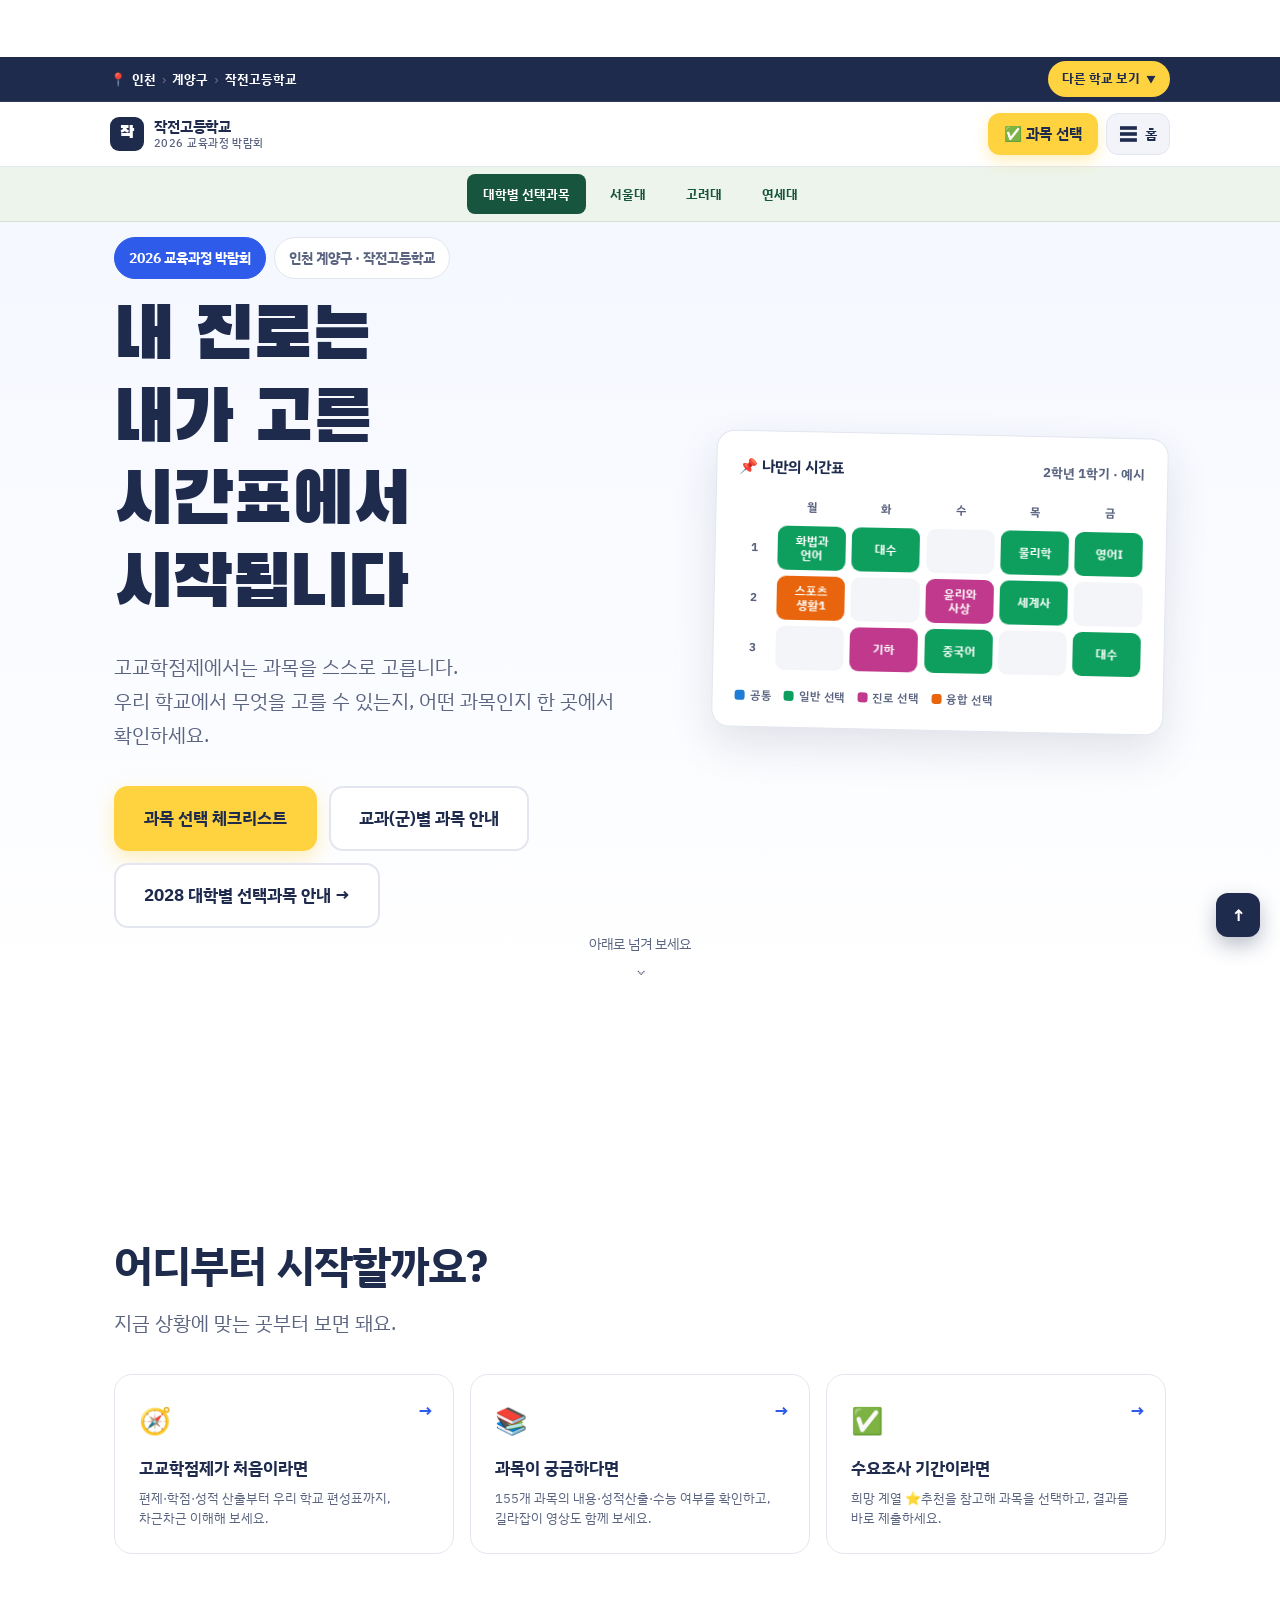
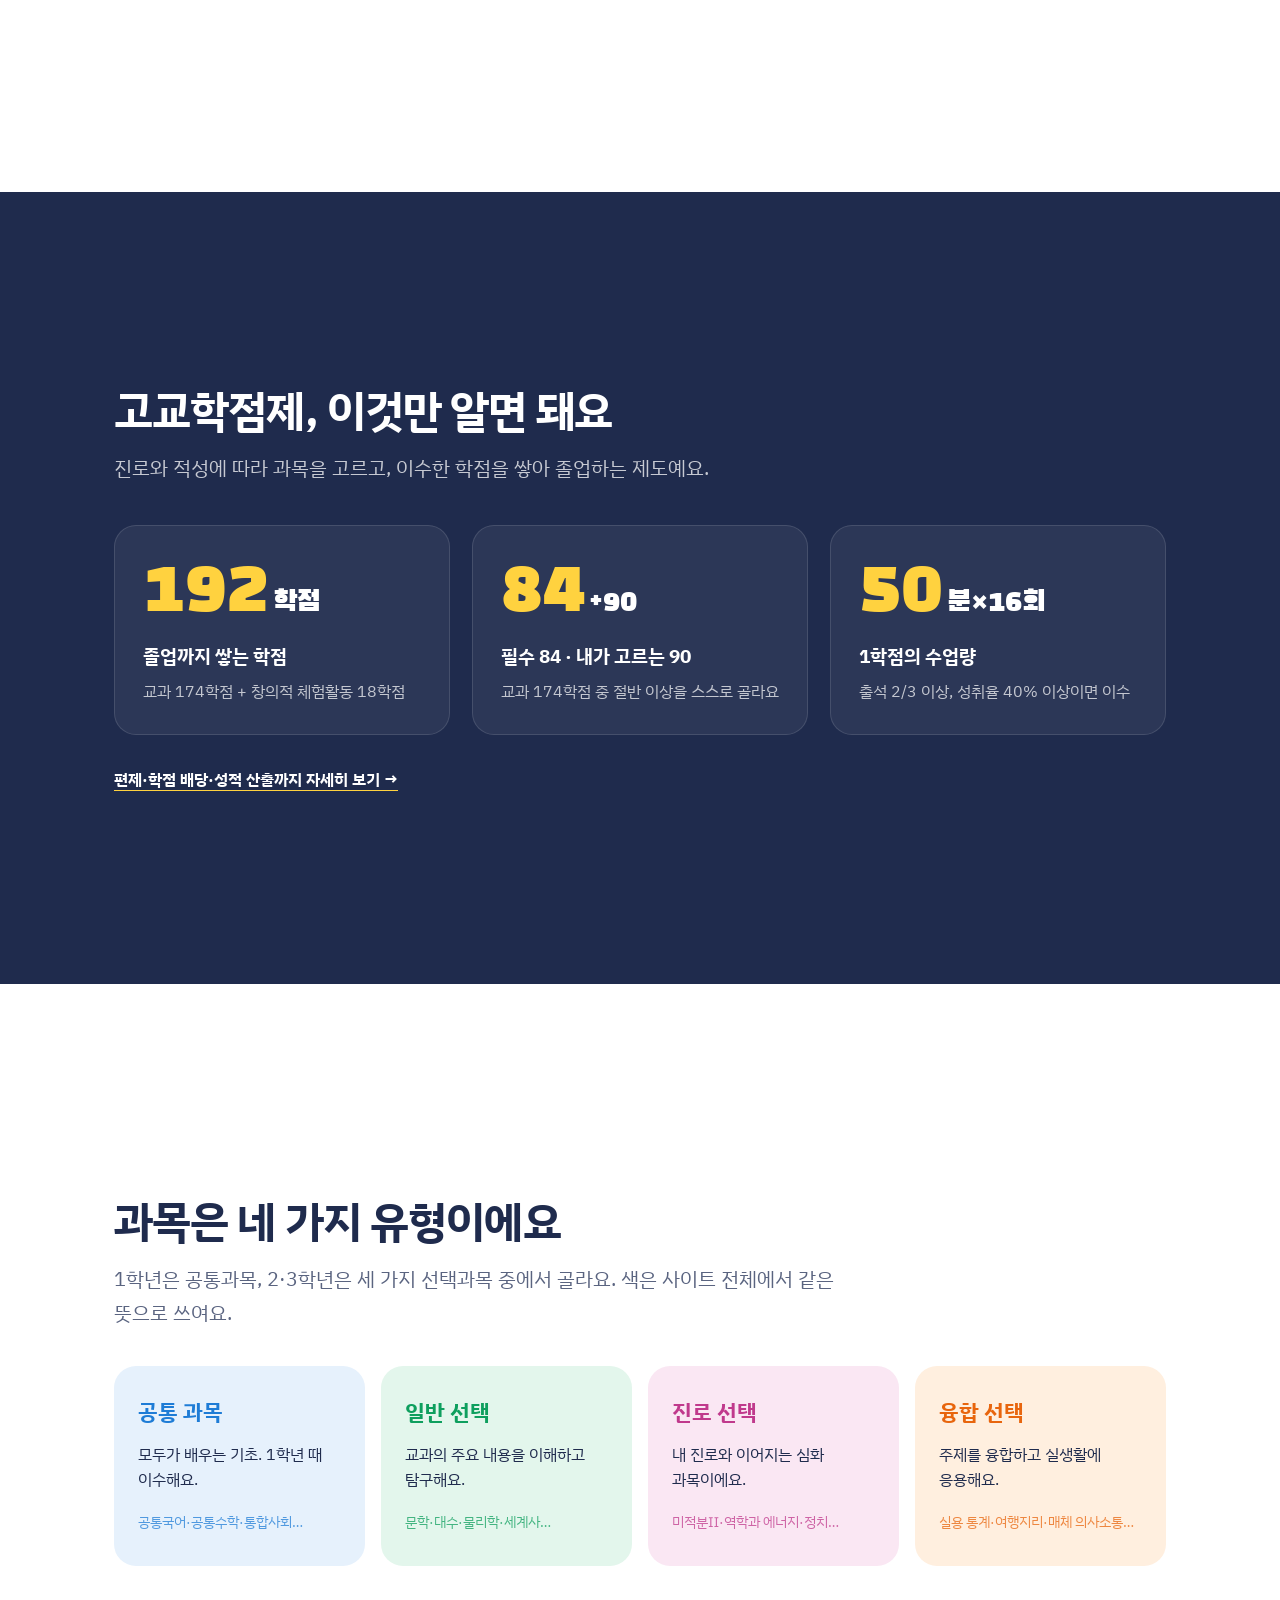
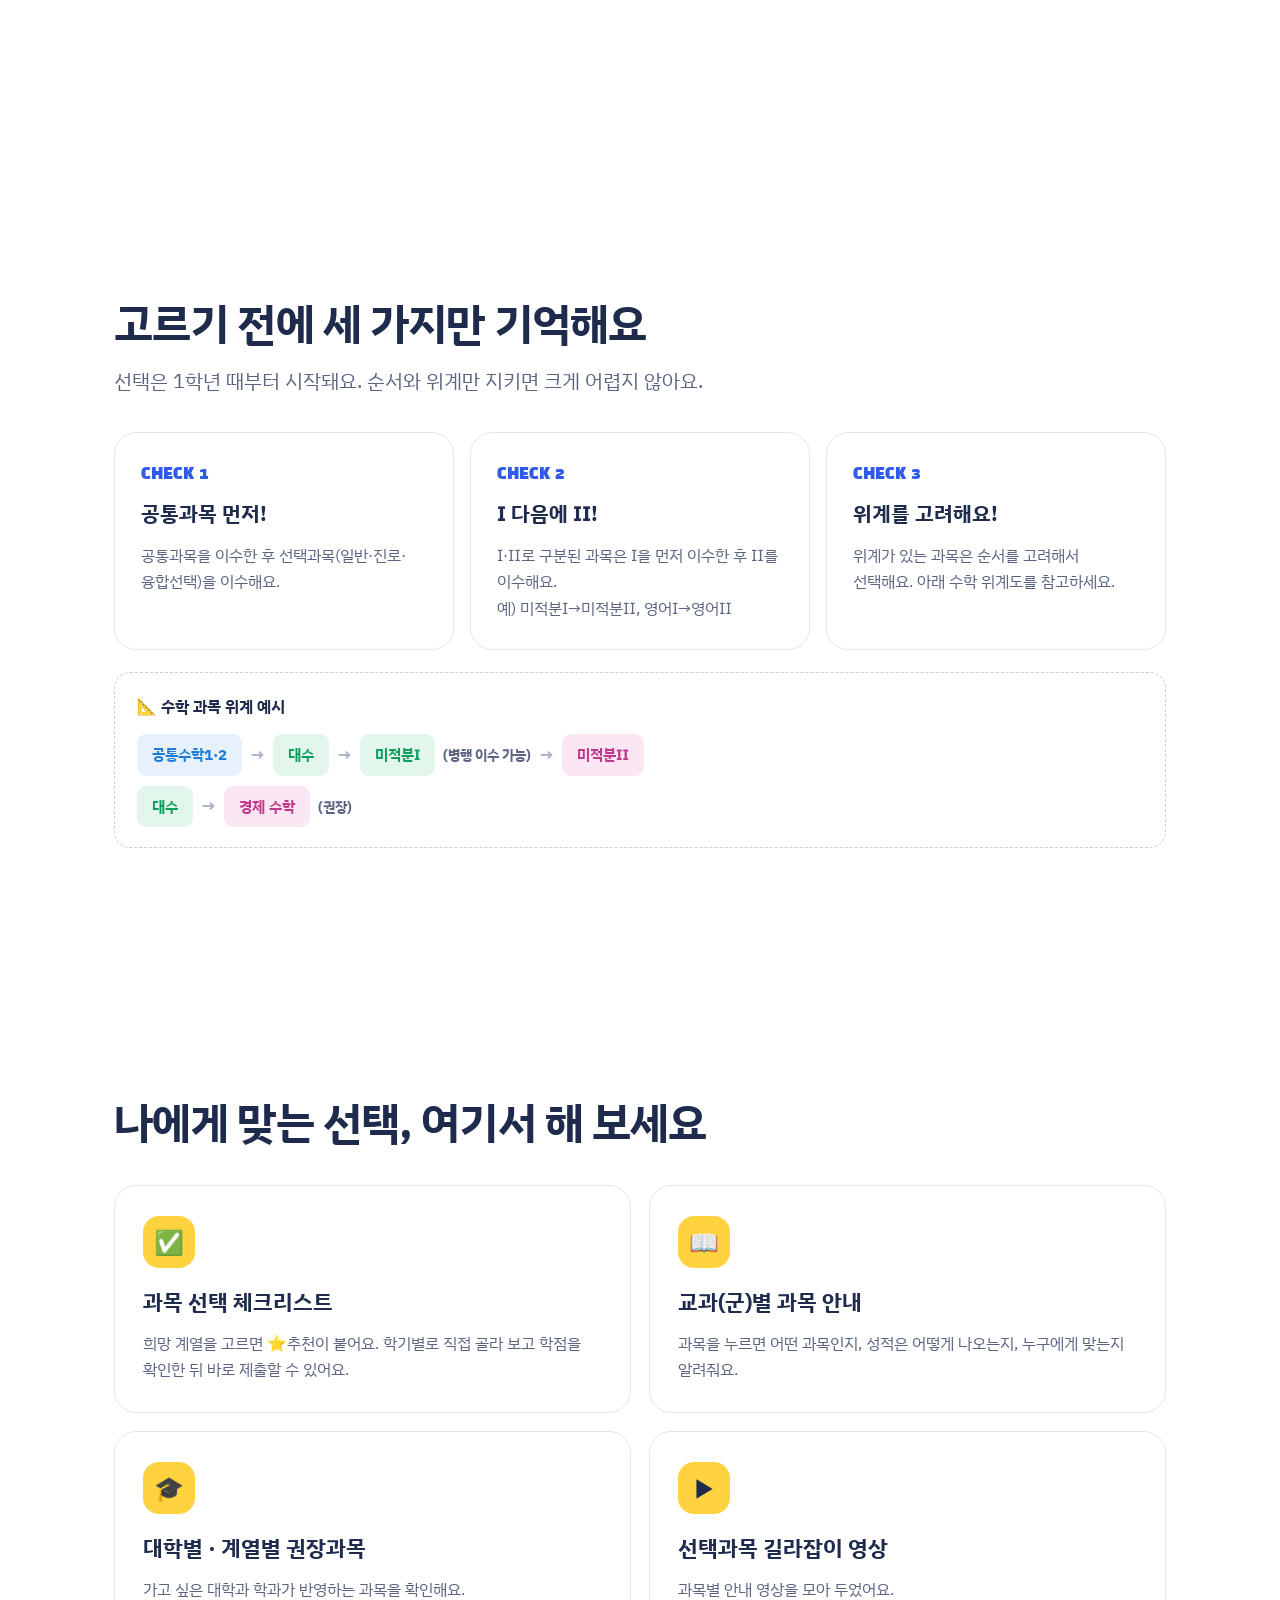
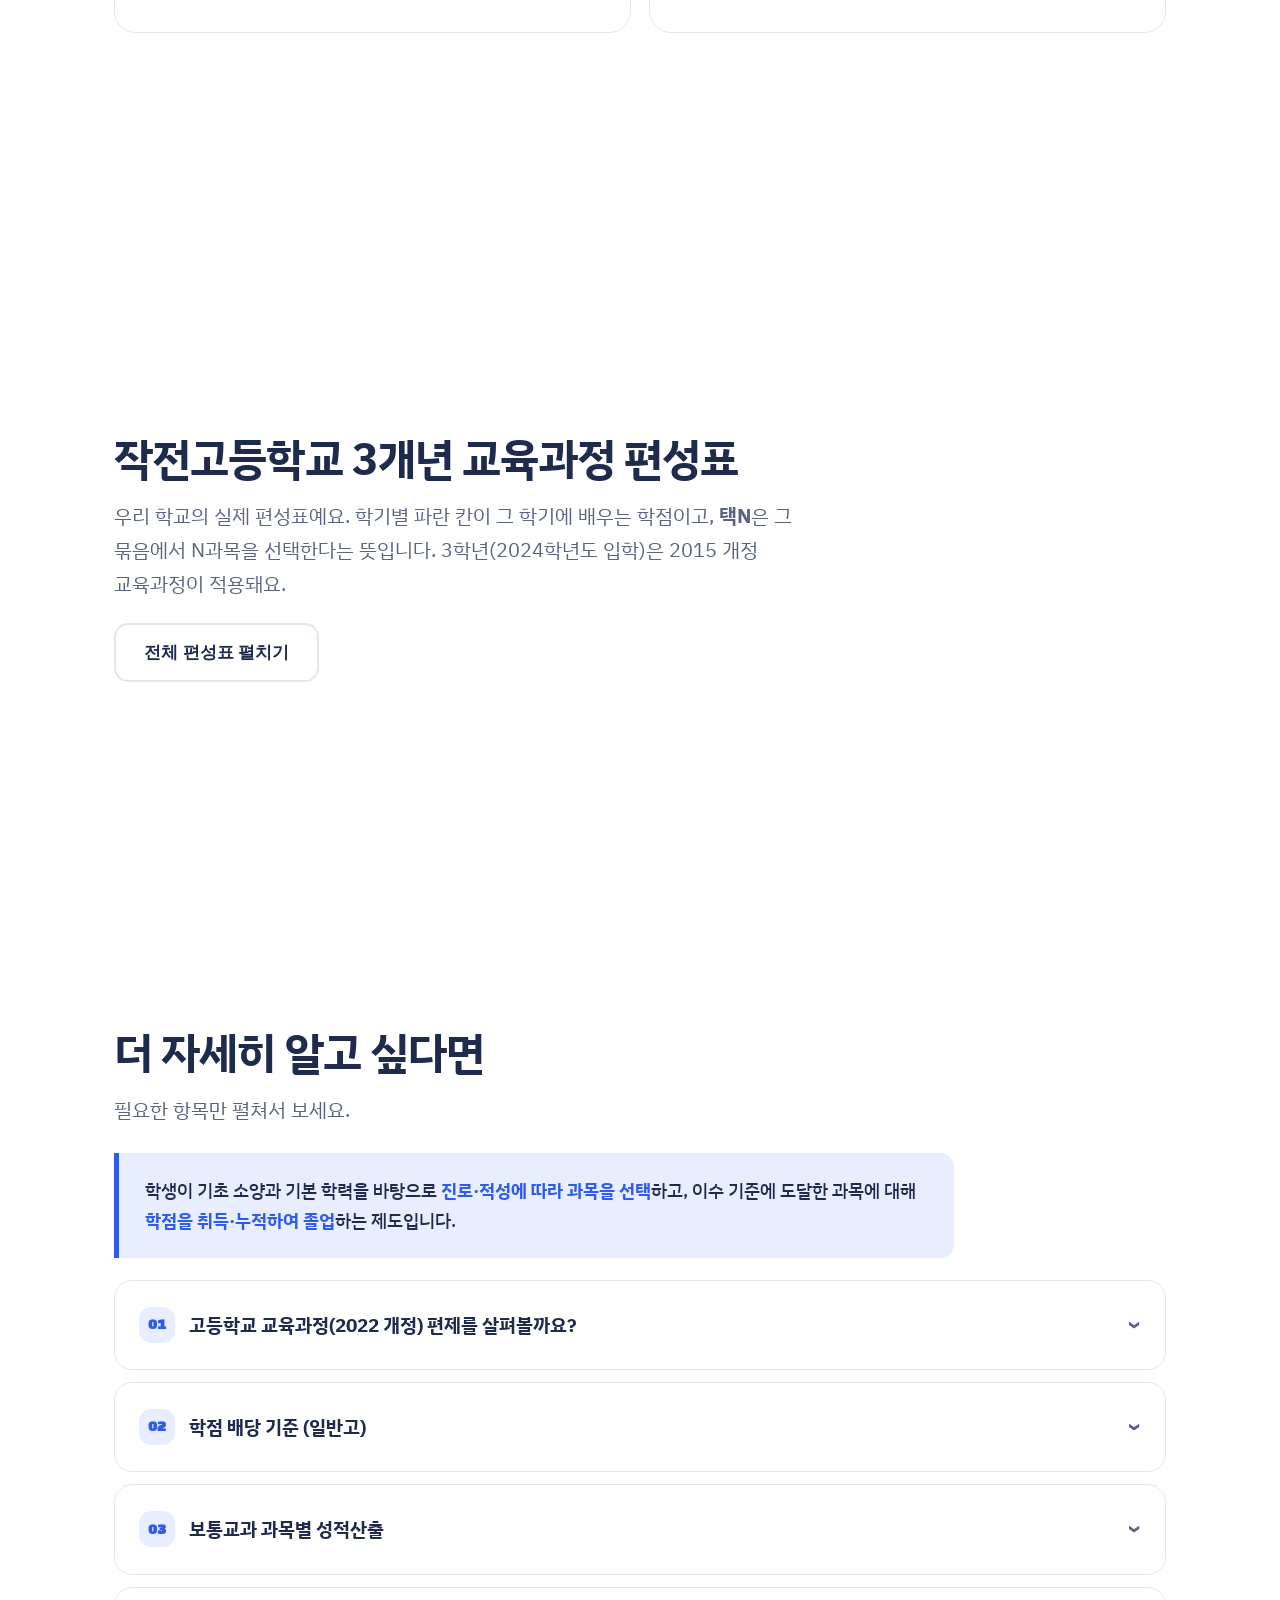
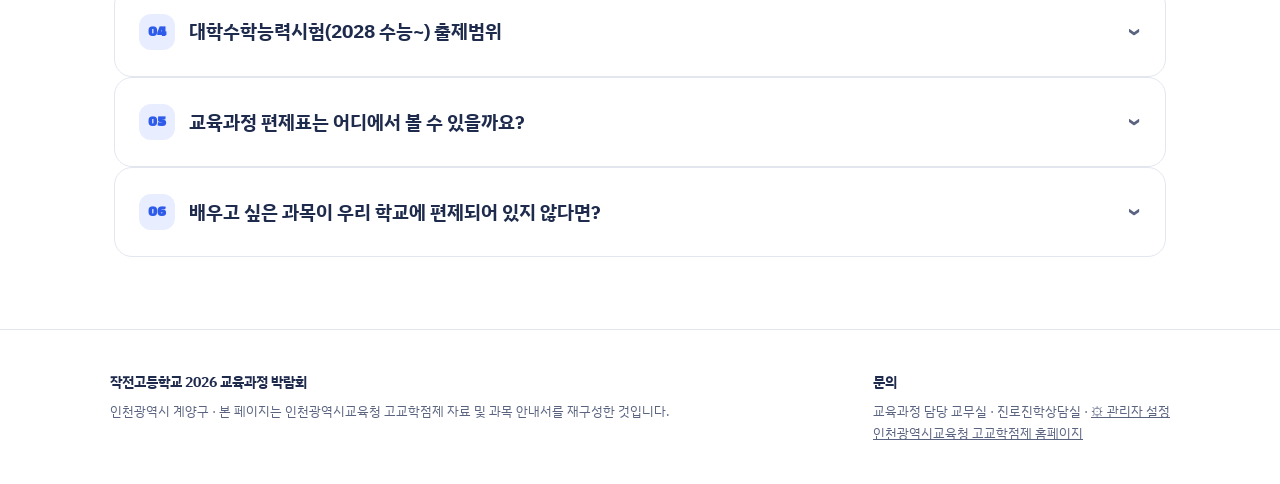
==== commit 7c187ab2: "대학별 선택과목 · 서울대 · 고려대 · 연세대 버튼 추가" ====
--- a/index.html
+++ b/index.html
@@ -1511,6 +1511,15 @@
 .bd-classic{display:grid;grid-template-columns:repeat(auto-fit,minmax(300px,1fr));gap:14px;margin:4px 0 18px}
 .bd-classic .bd-card{align-self:start}
 @media(max-width:700px){.bd-classic{grid-template-columns:1fr}}
+
+/* University articles remain reachable from every route, including mobile. */
+.admission-shortcuts{display:flex;justify-content:center;gap:8px;padding:7px 16px;background:#edf4eb;border-bottom:1px solid #d6e2d4;flex-wrap:wrap}
+.admission-shortcuts a{display:flex;align-items:center;justify-content:center;min-height:40px;padding:6px 16px;border-radius:8px;font-size:13px;font-weight:800;text-decoration:none;color:#18553f}
+.admission-shortcuts a:hover,.admission-shortcuts a:focus-visible{background:#d6e8cd}
+.admission-shortcuts a:first-child{background:#18553f;color:white}
+@media(max-width:600px){.admission-shortcuts{display:grid;grid-template-columns:1.6fr 1fr 1fr 1fr;gap:3px;padding:4px 8px}.admission-shortcuts a{padding:4px;font-size:11px;min-height:40px}.topbar-inner{min-width:0}nav.menu{max-width:calc(100vw - 24px);min-width:0}.page .wrap{max-width:100%;min-width:0}iframe{max-width:100%}.bd-status{min-width:0;flex-wrap:wrap}.bd-hdr{min-width:0!important}.bd-hdr-t{overflow-wrap:anywhere}.bd-top{flex-wrap:wrap}}
+
+@media(max-width:600px){.bd-grid{display:flex;flex-direction:column;gap:12px}.bd-grid>.bd-col,.bd-grid>.bd-band{width:100%;min-width:0}.bd-scroll{margin:0;padding:0;overflow:visible}.bd-colhead{position:static}.bd-side{max-height:none!important;overflow:visible}.topbar-inner{flex-wrap:wrap;height:auto!important;min-height:62px;gap:8px;padding-top:8px!important;padding-bottom:8px!important}.hdr-actions{margin-left:auto}.bd-hdr{flex-wrap:wrap}.bd-quick{flex-wrap:wrap}.wb-table-scroll{max-width:100%;overflow:auto}.wb-table-scroll table.wbt{min-width:0!important;table-layout:fixed}.wb-table-scroll .wbt th,.wb-table-scroll .wbt td{padding:8px 4px;font-size:11px;overflow-wrap:anywhere;white-space:normal}select{max-width:100%;min-width:0}.gd-prog{min-width:0;flex-basis:100%}}
 </style>
 </head>
 <body>
@@ -1546,6 +1555,7 @@
       <a href="#what" data-nav="what">고교학점제란?</a>
       <a href="#guide" data-nav="guide">교과(군)별 과목 안내</a>
       <a href="#video" data-nav="video">선택과목 길라잡이 영상</a>
+      <a href="admission/2028/" data-admission-link>대학별 선택과목 상세글</a>
       <a href="#univ" data-nav="univ">대학별 권장과목</a>
       <a href="#field" data-nav="field">계열별 권장과목</a>
       <a href="#adm" data-nav="adm">2028 대입</a>
@@ -1553,6 +1563,7 @@
     </nav>
   </div>
 </header>
+<nav class="admission-shortcuts" aria-label="대학별 선택과목 바로가기"><a href="admission/2028/" data-admission-link>대학별 선택과목</a><a href="admission/2028/snu/" data-admission-link>서울대</a><a href="admission/2028/korea/" data-admission-link>고려대</a><a href="admission/2028/yonsei/" data-admission-link>연세대</a></nav>
 </div>
 
 <!-- =================== 홈 =================== -->
@@ -4985,8 +4996,8 @@
       else if(tg===null){ cls="target"; label=`<span>${g.name}</span><em>선택 과목</em>`; }
       else if(gi===tg){ cls="target"; label=`<span>${g.name}</span><em>지금 고를 학기</em>`; }
       else { cls="preview"; label=`<span>${g.name}</span><em>${gi<tg?"이미 정한 학기":"미리 보기"}</em>`; }
-      bands += `<div class="bd-band ${cls}" style="grid-column:${col} / span ${n}">${label}</div>`;
-      g.semesters.forEach(s=>{ cells += colHTML(s,R,T, fixed?"fixed":(cls==="preview"?"preview":(tg!==null?"target":""))); });
+      bands += `<div class="bd-band ${cls}" style="grid-column:${col} / span ${n};order:${gi*10}">${label}</div>`;
+      g.semesters.forEach((s,si)=>{ cells += colHTML(s,R,T, fixed?"fixed":(cls==="preview"?"preview":(tg!==null?"target":""))).replace('class="bd-col', `style="order:${gi*10+si+1}" class="bd-col`); });
       col+=n;
     });
     return `<div class="bd-scroll"><div class="bd-grid" style="--bd-cols:${cols};--bd-n:${sems.length}">${bands}${cells}</div></div>`;
@@ -5028,7 +5039,7 @@
     const views = `<div class="bd-views" role="tablist"><button type="button" role="tab" data-view="board" class="${ckTab!==3?"on":""}" aria-selected="${ckTab!==3}">3년 설계표</button><button type="button" role="tab" data-view="grad" class="${ckTab===3?"on":""}" aria-selected="${ckTab===3}">졸업 요건</button></div>`;
     const tot=allSems().reduce((a,s)=>a+semCredits(s),0);
     const quick=`<div class="bd-quick"><span class="bd-tot">교과 <b>${tot}</b> / ${CK_TOTAL}학점</span><button type="button" class="bd-q-img" data-act="print">상담 리포트 인쇄</button><button type="button" class="bd-q-sub" data-act="submit">결과 제출</button></div>`;
-    ckView.innerHTML = `<div class="bd">${sideHTML(T)}<div class="bd-main"><div class="bd-top">${views}${statusHTML()}${quick}<span class="bd-swipe">옆으로 밀어 다른 학기를 보세요</span></div>${main}</div></div>`;
+    ckView.innerHTML = `<div class="bd">${sideHTML(T)}<div class="bd-main"><div class="bd-top">${views}${statusHTML()}${quick}<span class="bd-swipe">학기별 과목과 선택 현황을 확인하세요</span></div>${main}</div></div>`;
     const sc2=ckView.querySelector(".bd-scroll"); if(sc2 && sx!==null) sc2.scrollLeft=sx;
     const sd2=ckView.querySelector(".bd-side"); if(sd2) sd2.scrollTop=sy;
     if(focusSel){ const el=ckView.querySelector(focusSel); if(el) el.focus({preventScroll:true}); }
@@ -5329,5 +5340,7 @@
 })();
 
 </script>
-</body>
+<script>
+document.querySelectorAll('[data-admission-link]').forEach(a=>{const u=new URL(a.href,location.href),p=new URLSearchParams(location.search);for(const k of ['school','lock'])if(p.has(k))u.searchParams.set(k,p.get(k));a.href=u.href;});
+</script></body>
 </html>
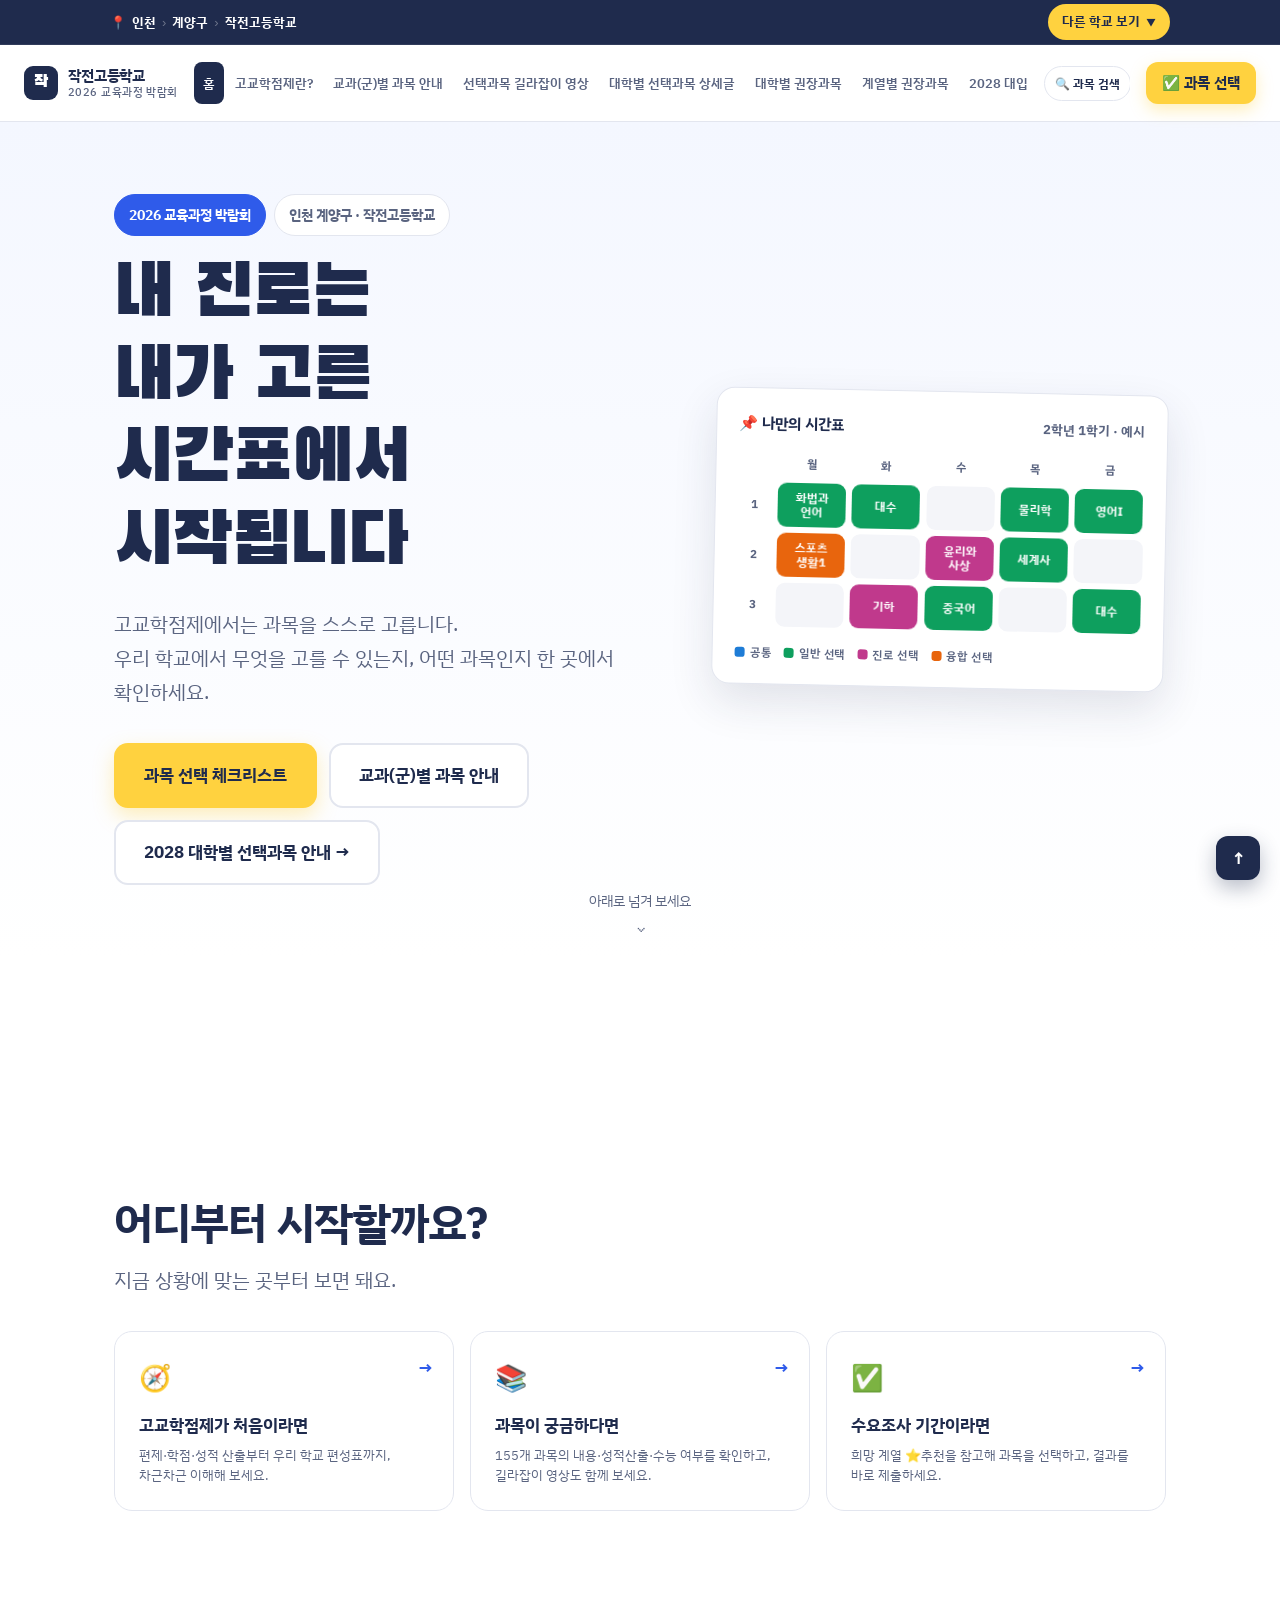
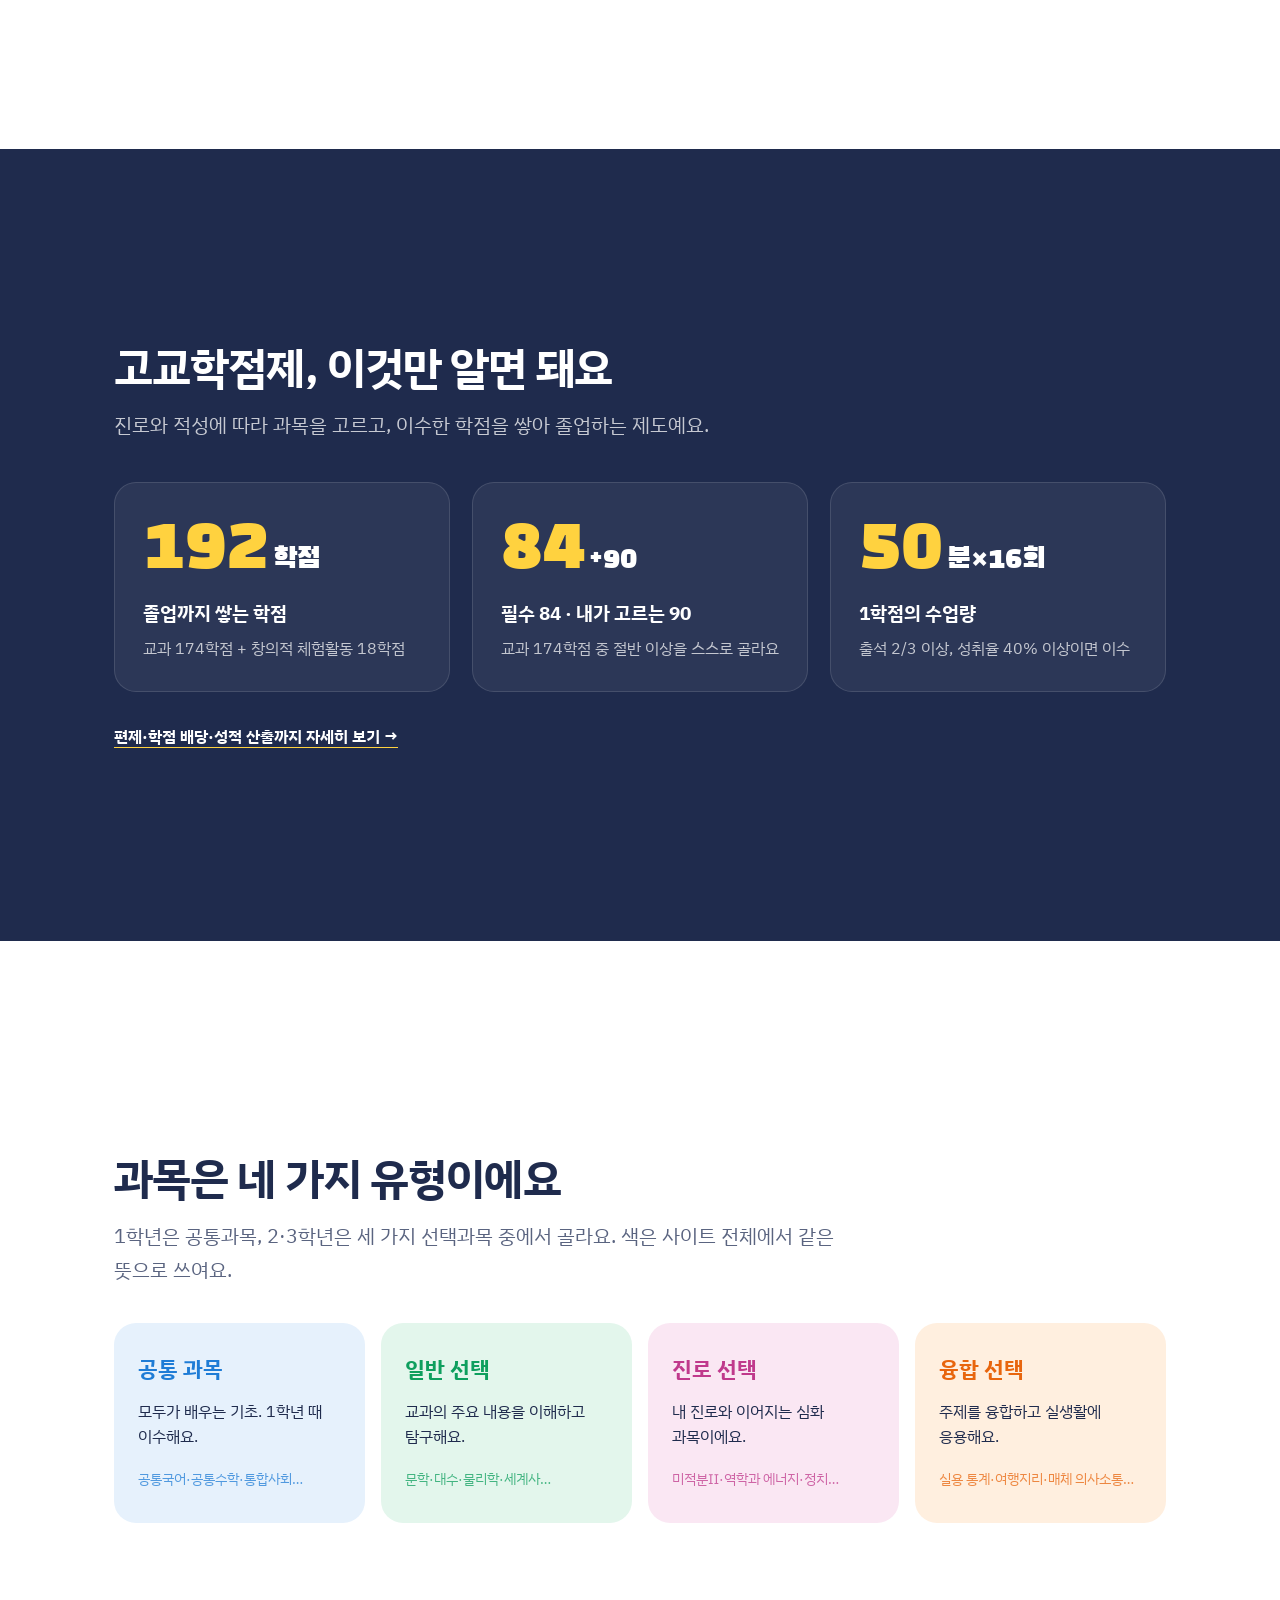
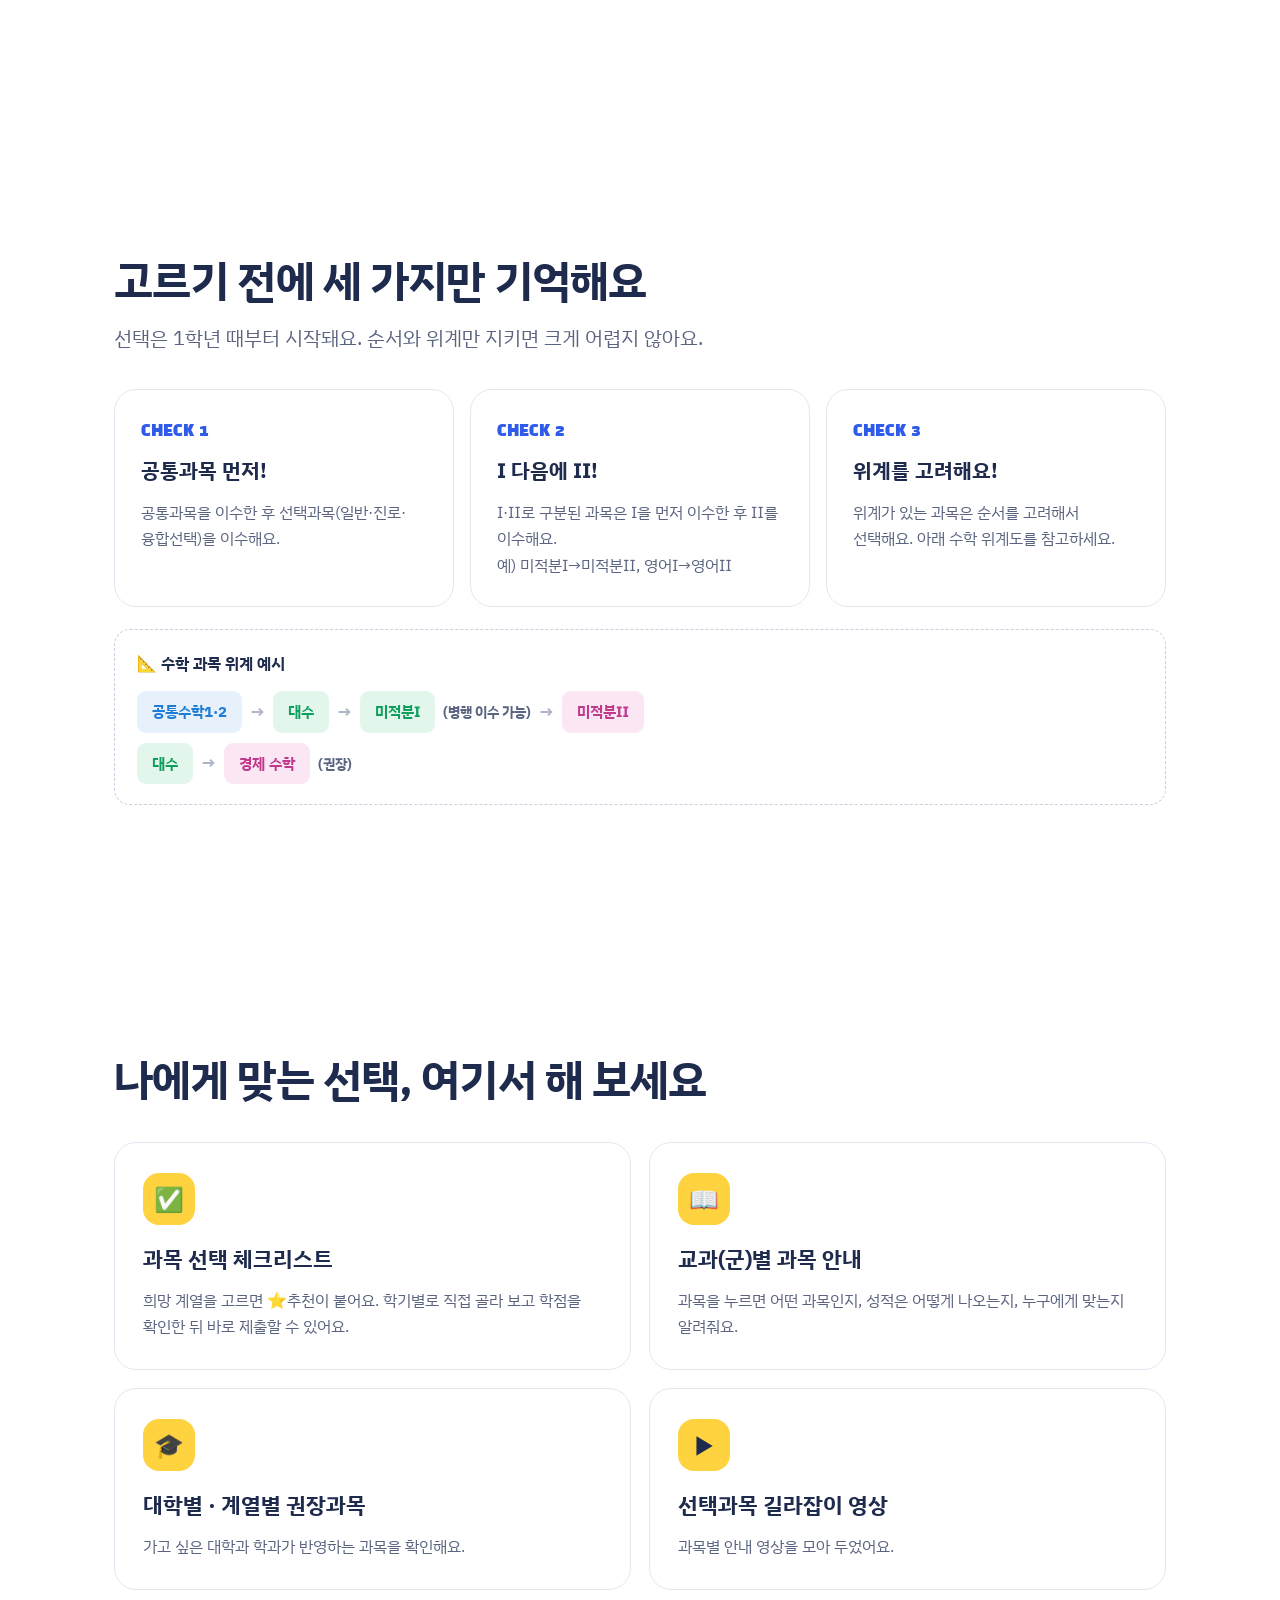
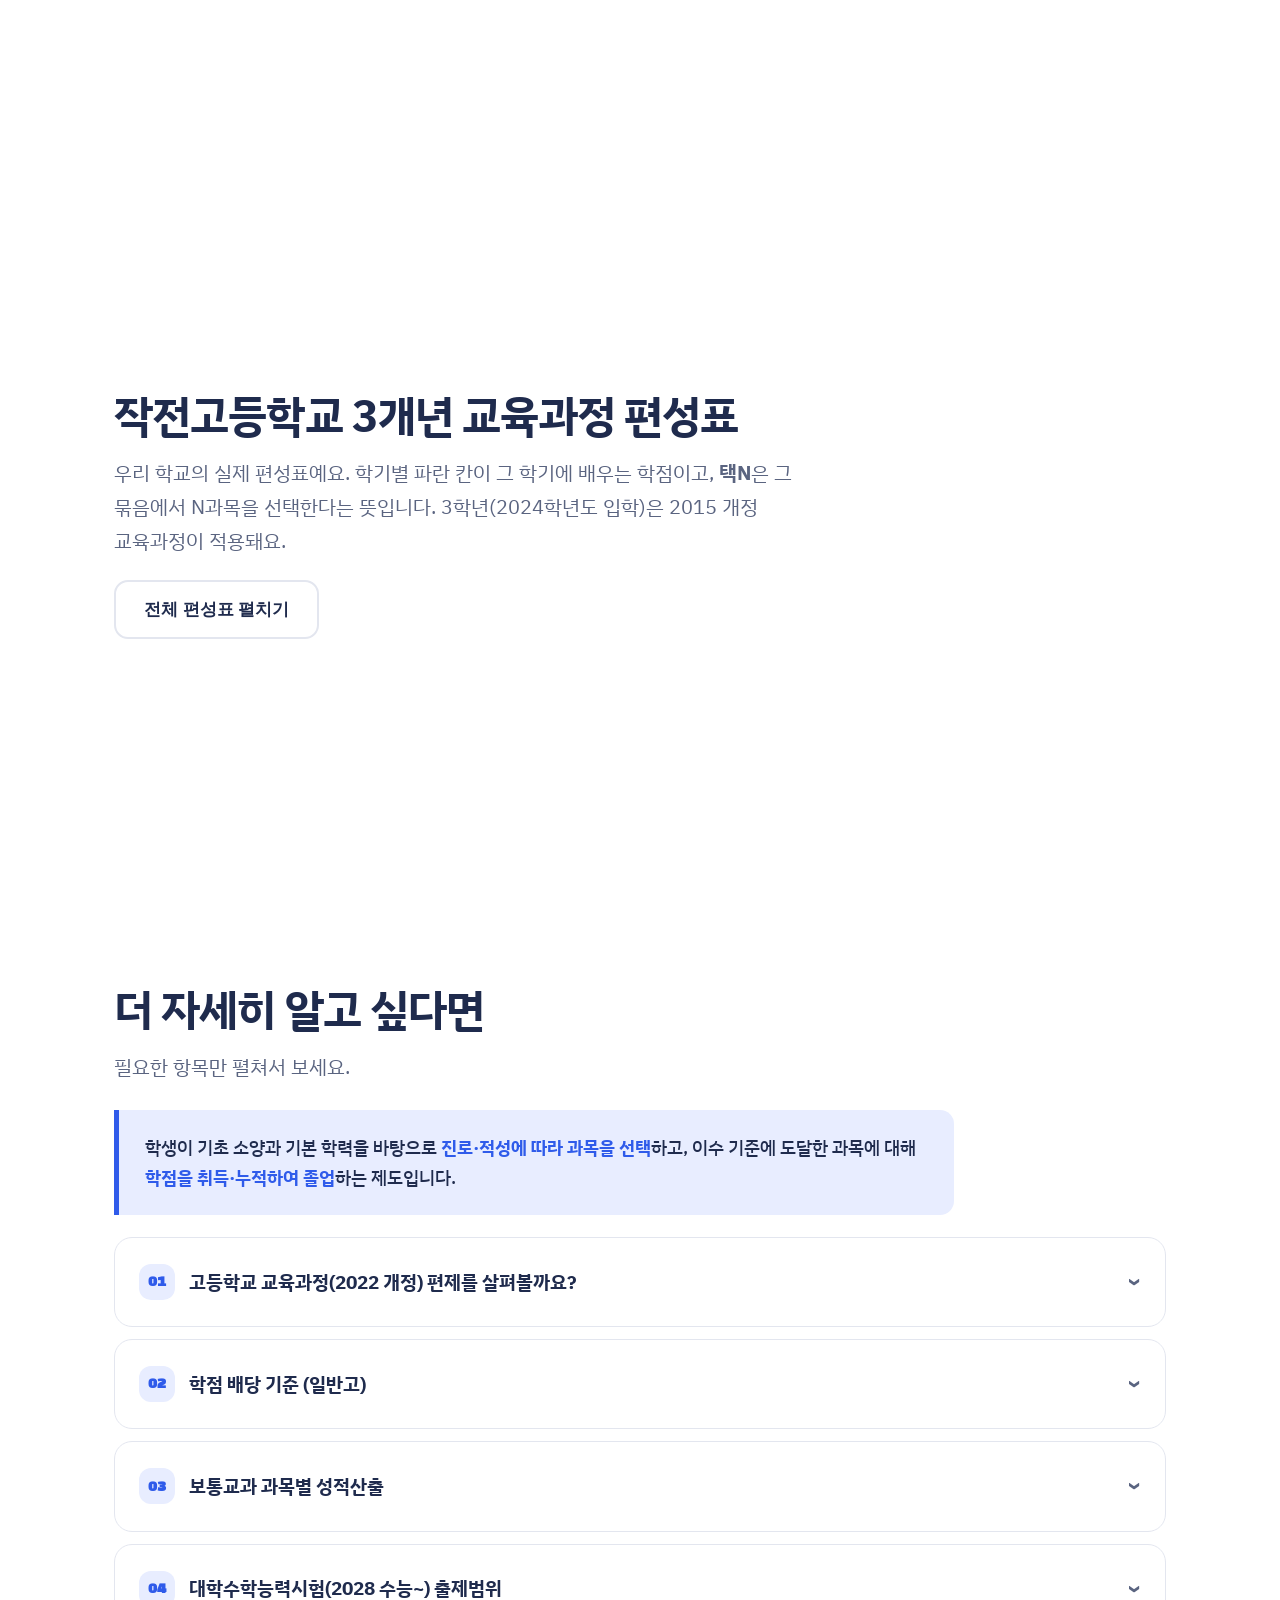
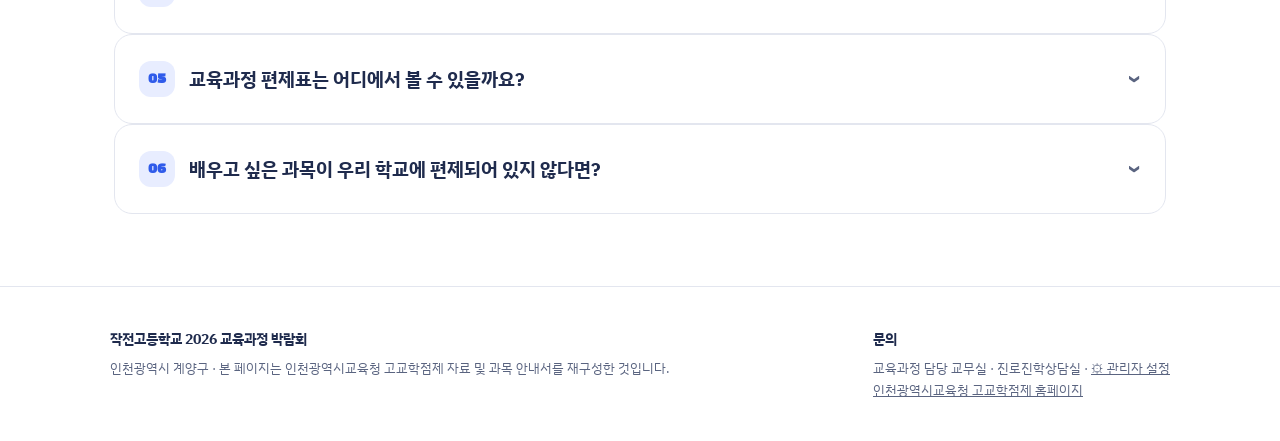
==== commit 1416be72: "가로메뉴로 수정 및 모바일 최적화" ====
--- a/index.html
+++ b/index.html
@@ -941,9 +941,9 @@
 nav.menu a{font-size:14px}
 .topbar{background:rgba(255,255,255,.92)}
 /* 슬라이드 */
-body.snap{scroll-snap-type:y mandatory;scroll-padding-top:64px}
-html:has(body.snap){scroll-snap-type:y mandatory;scroll-padding-top:64px}
-.slide{min-height:calc(100vh - 64px);scroll-snap-align:start;display:flex;align-items:center;padding:72px 0;position:relative}
+
+
+.slide{min-height:calc(100vh - 64px);display:flex;align-items:center;padding:72px 0;position:relative}
 .slide>.wrap{width:100%}
 .slide-hero{background:linear-gradient(180deg,#F4F7FF 0%,#fff 100%)}
 .hero h1,.slide-hero h1{font-family:"Black Han Sans","IBM Plex Sans KR",sans-serif;font-weight:400;font-size:clamp(42px,6.4vw,72px);line-height:1.15;margin:18px 0 22px;letter-spacing:-.01em}
@@ -1018,7 +1018,7 @@
 
 .top-sticky{position:sticky;top:0;z-index:50}
 .topbar{position:static}
-body.snap,html:has(body.snap){scroll-padding-top:108px}
+
 .slide{min-height:calc(100vh - 108px)}
 
 .btn-pro{background:#EEF0F5;color:#8A93A8;border:1.5px dashed #C9CFDB;opacity:.85;position:relative}
@@ -1031,7 +1031,7 @@
 .slink{font-size:13px;margin:-4px 0 12px;color:var(--ink-soft)}
 .slink.ok{color:#1E7B3A}.slink.err{color:#C0392B}
 
-body.locked.snap,html:has(body.locked.snap){scroll-padding-top:64px}
+
 body.locked .slide{min-height:calc(100vh - 64px)}
 .ssch{background:var(--ink);color:#fff;border-radius:12px;padding:12px 16px;font-size:15px;margin:0 0 14px;display:flex;align-items:center;gap:10px}
 .ssch b{font-size:18px;color:var(--yellow)}
@@ -1520,6 +1520,23 @@
 @media(max-width:600px){.admission-shortcuts{display:grid;grid-template-columns:1.6fr 1fr 1fr 1fr;gap:3px;padding:4px 8px}.admission-shortcuts a{padding:4px;font-size:11px;min-height:40px}.topbar-inner{min-width:0}nav.menu{max-width:calc(100vw - 24px);min-width:0}.page .wrap{max-width:100%;min-width:0}iframe{max-width:100%}.bd-status{min-width:0;flex-wrap:wrap}.bd-hdr{min-width:0!important}.bd-hdr-t{overflow-wrap:anywhere}.bd-top{flex-wrap:wrap}}
 
 @media(max-width:600px){.bd-grid{display:flex;flex-direction:column;gap:12px}.bd-grid>.bd-col,.bd-grid>.bd-band{width:100%;min-width:0}.bd-scroll{margin:0;padding:0;overflow:visible}.bd-colhead{position:static}.bd-side{max-height:none!important;overflow:visible}.topbar-inner{flex-wrap:wrap;height:auto!important;min-height:62px;gap:8px;padding-top:8px!important;padding-bottom:8px!important}.hdr-actions{margin-left:auto}.bd-hdr{flex-wrap:wrap}.bd-quick{flex-wrap:wrap}.wb-table-scroll{max-width:100%;overflow:auto}.wb-table-scroll table.wbt{min-width:0!important;table-layout:fixed}.wb-table-scroll .wbt th,.wb-table-scroll .wbt td{padding:8px 4px;font-size:11px;overflow-wrap:anywhere;white-space:normal}select{max-width:100%;min-width:0}.gd-prog{min-width:0;flex-basis:100%}}
+
+/* Desktop categories share the logo row; mobile retains the hamburger. */
+@media(min-width:821px){
+ .topbar-inner,body.bd-compact .topbar-inner{max-width:1760px;height:76px;min-height:64px;flex-wrap:nowrap;padding:0 24px;gap:16px}
+ .topbar-inner>.brand{flex:0 0 auto}
+ .hdr-actions{flex:0 0 auto;margin-left:0}.nav-toggle{display:none}
+ nav.menu,nav.menu.open{display:flex;position:static;flex:1 1 0;min-width:0;max-width:none;flex-direction:row;align-items:center;justify-content:flex-start;gap:2px;border:0;border-radius:0;box-shadow:none;background:transparent;padding:6px 0;overflow-x:auto;overflow-y:hidden;scrollbar-width:thin}
+ nav.menu::-webkit-scrollbar{display:block;height:3px}nav.menu::-webkit-scrollbar-thumb{background:#c7cede;border-radius:4px}
+ nav.menu .menu-title{display:none}nav.menu a{flex:0 0 auto;font-size:13px;padding:10px 9px;white-space:nowrap;border-radius:8px}
+ nav.menu .gs-btn{flex:0 0 auto;margin:0 0 0 5px;font-size:12px;padding:8px 10px;white-space:nowrap}
+ body.bd-compact .bd-hdr{flex:0 1 auto}body.bd-compact .bd-hdr-t{display:none}
+}
+@media(min-width:1600px){nav.menu{justify-content:center}nav.menu a{font-size:14px;padding:10px 12px}}
+@media(max-width:820px){
+ .nav-toggle{display:inline-flex}nav.menu{max-height:calc(100dvh - 130px);overflow-y:auto;min-width:0}
+ nav.menu a{font-size:15px;padding:12px 14px}
+}
 </style>
 </head>
 <body>
@@ -1545,12 +1562,8 @@
       <span class="brand-mark" id="cfgMark">작</span>
       <span class="brand-text"><span id="cfgName">작전고등학교</span><small id="cfgSub">2026 교육과정 박람회</small></span>
     </a>
-    <div class="hdr-actions">
-      <a class="hdr-cta" id="hdrPick" href="#checklist">✅ 과목 선택</a>
-      <button class="nav-toggle" id="navToggle" aria-expanded="false" aria-controls="mainMenu"><span class="bars">☰</span><span id="navCur">더 알아보기</span></button>
-    </div>
-    <nav class="menu" id="mainMenu" aria-label="더 알아보기">
-      <div class="menu-title">더 알아보기</div>
+    <nav class="menu" id="mainMenu" aria-label="주요 메뉴">
+      <div class="menu-title">주요 메뉴</div>
       <a href="#home" data-nav="home" class="active">홈</a>
       <a href="#what" data-nav="what">고교학점제란?</a>
       <a href="#guide" data-nav="guide">교과(군)별 과목 안내</a>
@@ -1561,9 +1574,12 @@
       <a href="#adm" data-nav="adm">2028 대입</a>
       <button class="gs-btn" id="gsBtn" title="과목 검색 (155개 과목)">🔍 과목 검색</button>
     </nav>
+    <div class="hdr-actions">
+      <a class="hdr-cta" id="hdrPick" href="#checklist">✅ 과목 선택</a>
+      <button class="nav-toggle" aria-label="주요 메뉴 열기" id="navToggle" aria-expanded="false" aria-controls="mainMenu"><span class="bars">☰</span><span id="navCur">더 알아보기</span></button>
+    </div>
   </div>
 </header>
-<nav class="admission-shortcuts" aria-label="대학별 선택과목 바로가기"><a href="admission/2028/" data-admission-link>대학별 선택과목</a><a href="admission/2028/snu/" data-admission-link>서울대</a><a href="admission/2028/korea/" data-admission-link>고려대</a><a href="admission/2028/yonsei/" data-admission-link>연세대</a></nav>
 </div>
 
 <!-- =================== 홈 =================== -->
@@ -4168,7 +4184,7 @@
   const PAGES = {guide:"page-guide", video:"page-video", checklist:"page-checklist", univ:"page-univ", field:"page-field", adm:"page-adm", setup:"page-setup"};
   const isSub = hash in PAGES;
   document.getElementById("page-home").classList.toggle("show", !isSub);
-  document.body.classList.toggle("snap", !isSub);
+
   Object.entries(PAGES).forEach(([k,id])=>
     document.getElementById(id).classList.toggle("show", hash===k));
   let navKey = isSub ? hash : (HOME_ANCHORS.includes(hash) ? hash : "home");
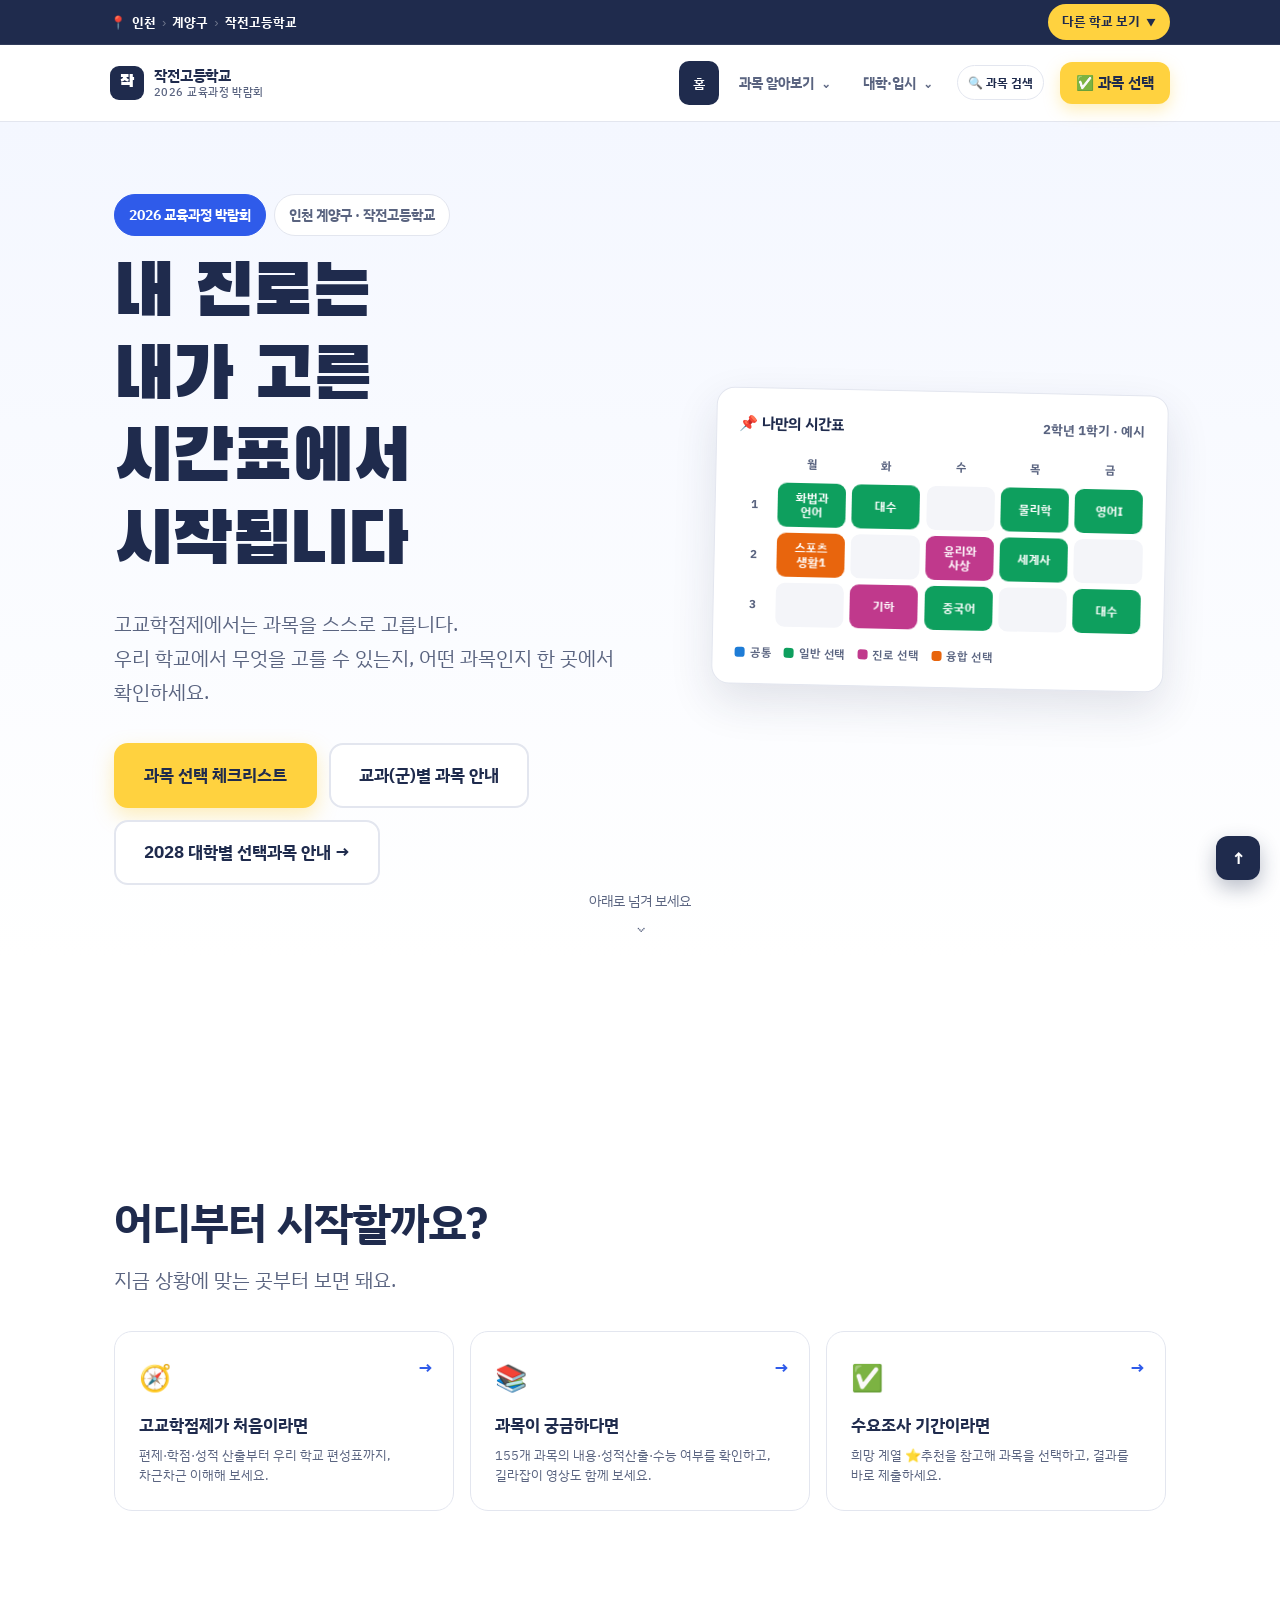
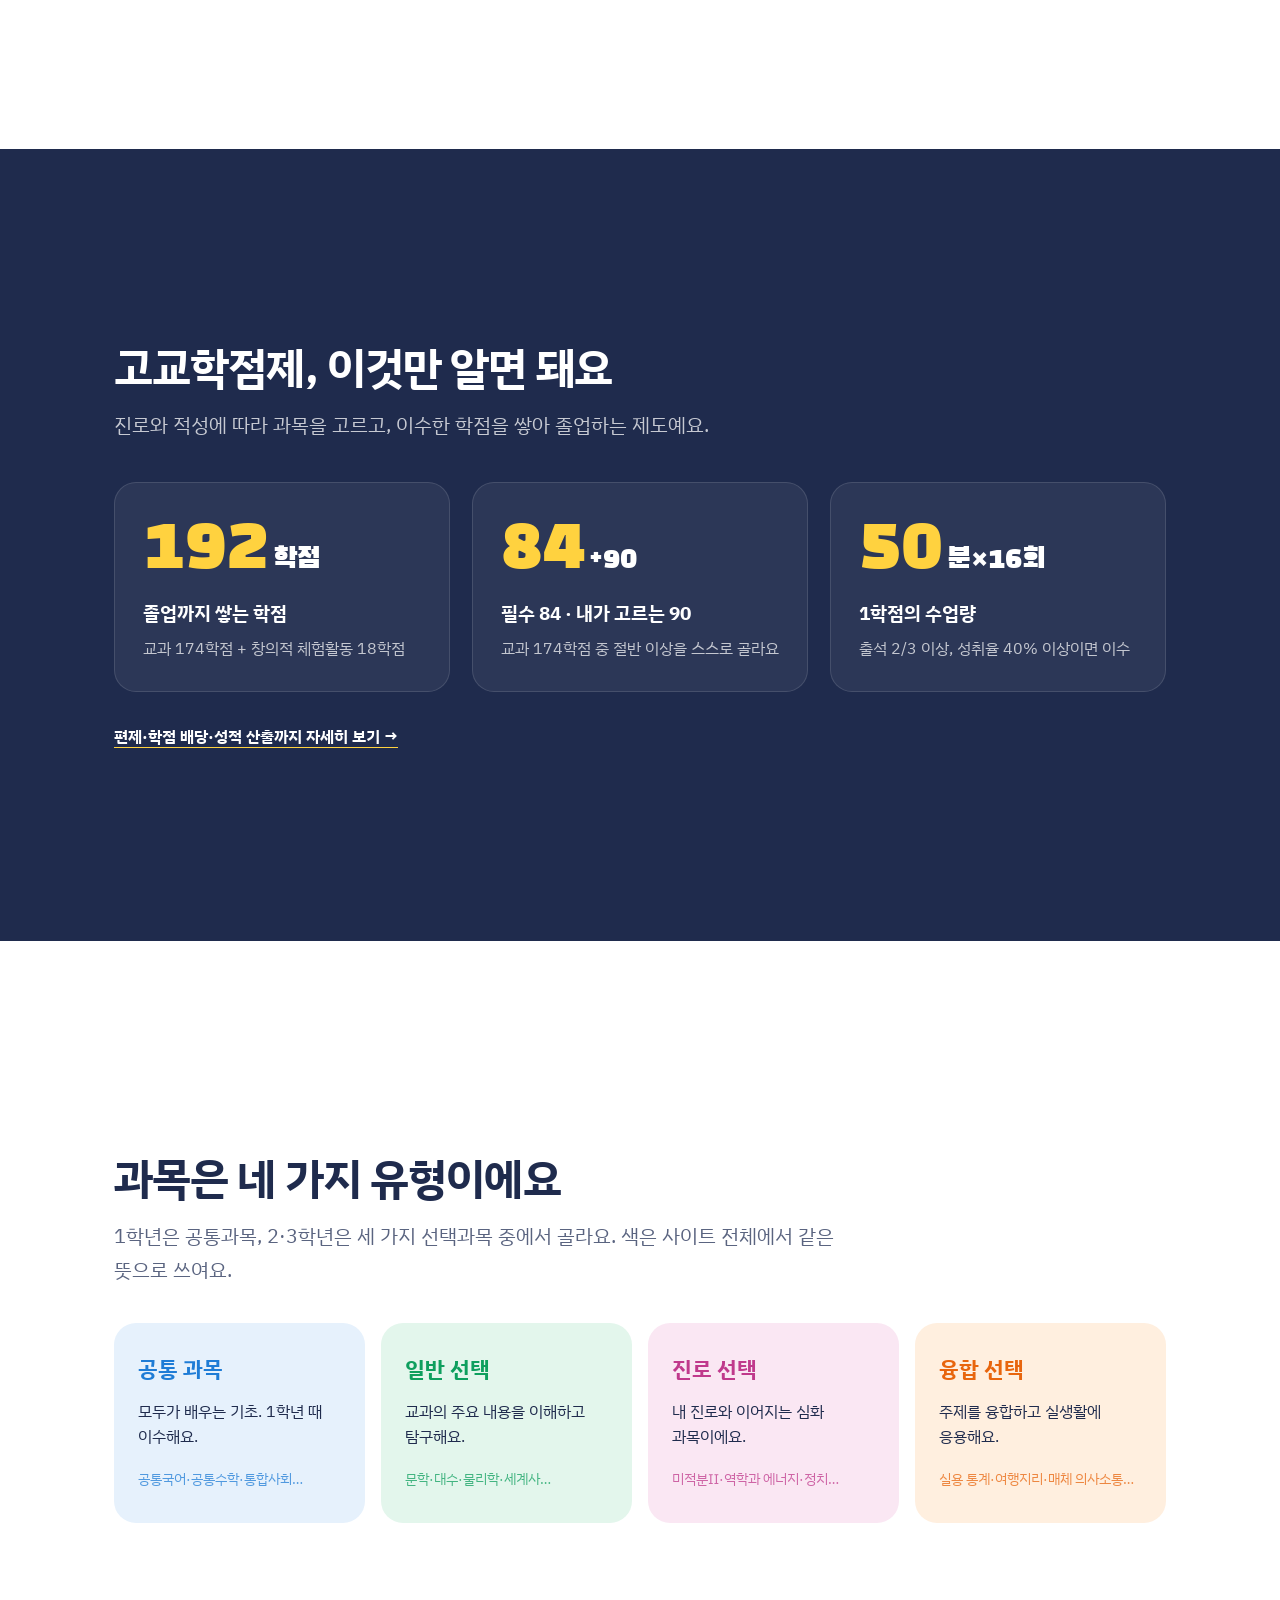
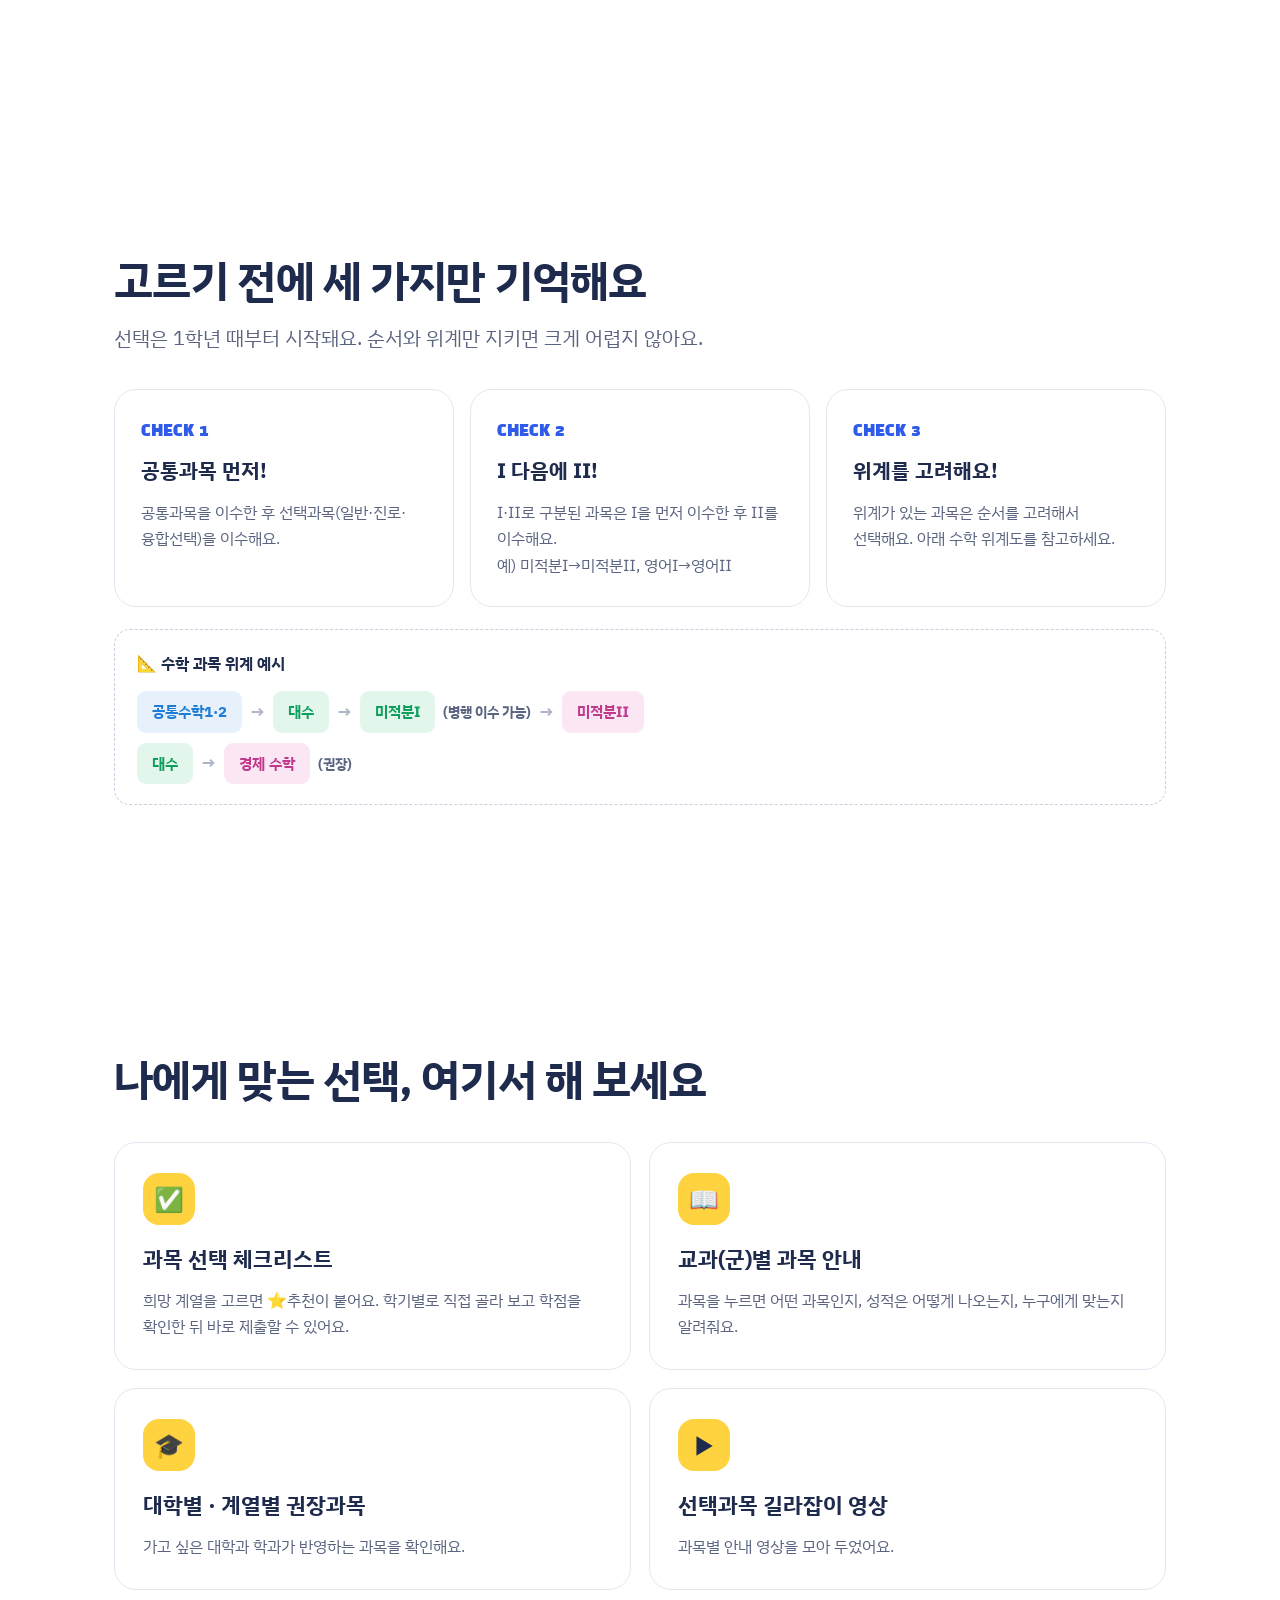
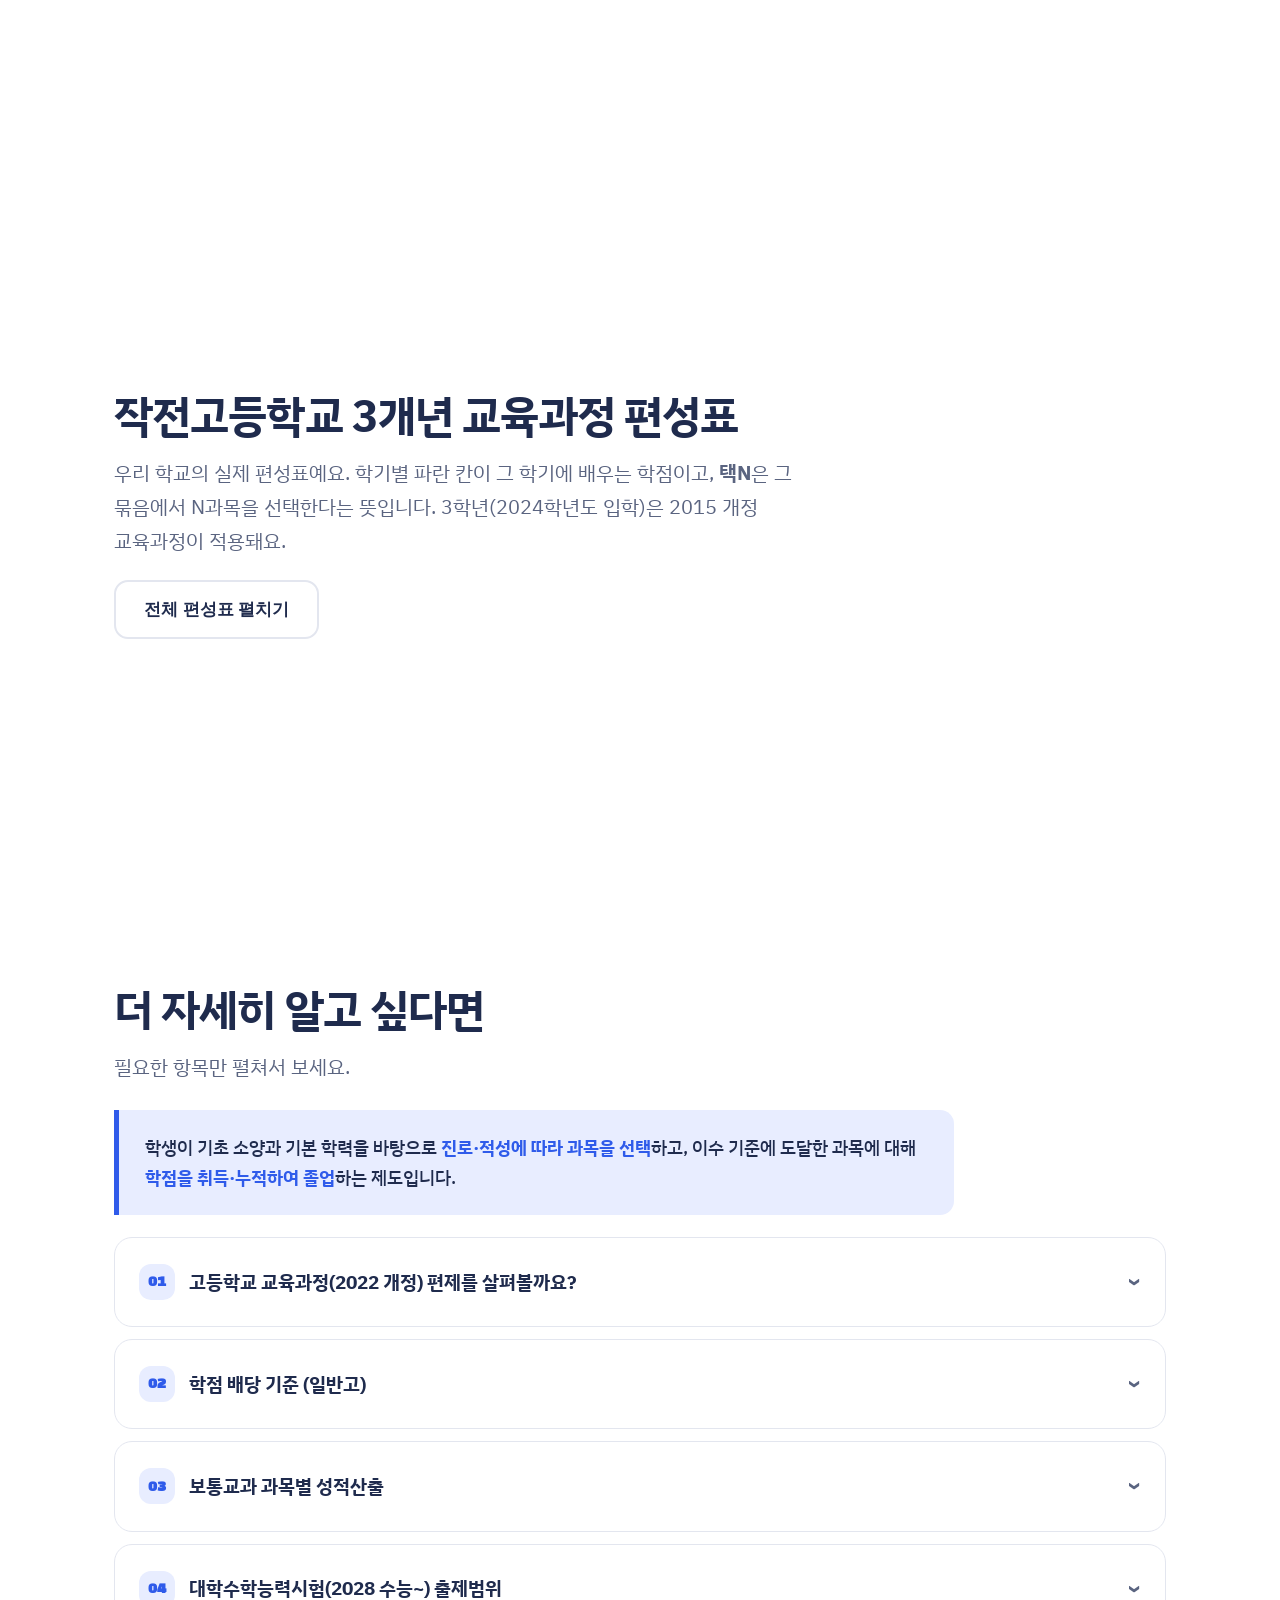
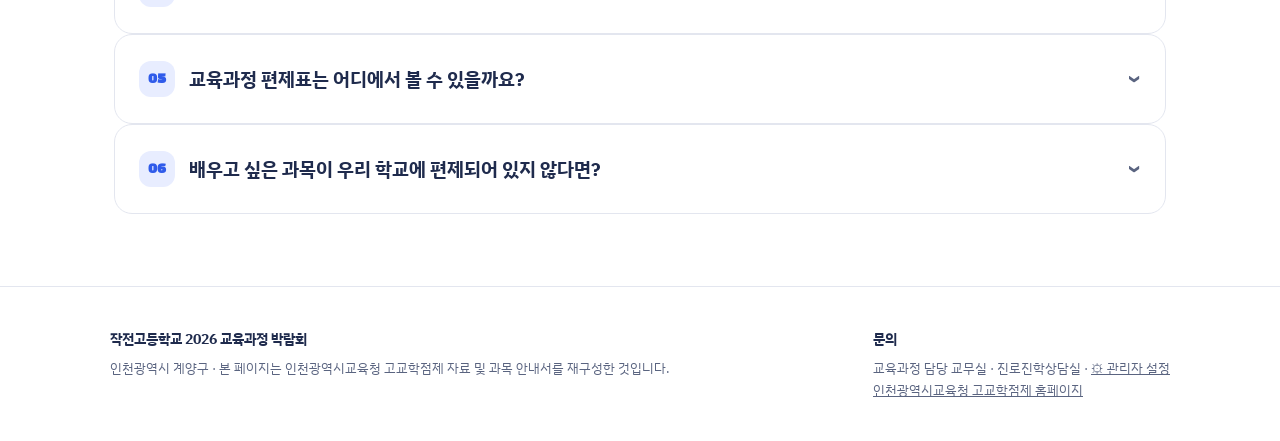
==== commit 8e7f6e80: "가로메뉴바중 드롭다운 목록변경" ====
--- a/index.html
+++ b/index.html
@@ -1521,21 +1521,31 @@
 
 @media(max-width:600px){.bd-grid{display:flex;flex-direction:column;gap:12px}.bd-grid>.bd-col,.bd-grid>.bd-band{width:100%;min-width:0}.bd-scroll{margin:0;padding:0;overflow:visible}.bd-colhead{position:static}.bd-side{max-height:none!important;overflow:visible}.topbar-inner{flex-wrap:wrap;height:auto!important;min-height:62px;gap:8px;padding-top:8px!important;padding-bottom:8px!important}.hdr-actions{margin-left:auto}.bd-hdr{flex-wrap:wrap}.bd-quick{flex-wrap:wrap}.wb-table-scroll{max-width:100%;overflow:auto}.wb-table-scroll table.wbt{min-width:0!important;table-layout:fixed}.wb-table-scroll .wbt th,.wb-table-scroll .wbt td{padding:8px 4px;font-size:11px;overflow-wrap:anywhere;white-space:normal}select{max-width:100%;min-width:0}.gd-prog{min-width:0;flex-basis:100%}}
 
-/* Desktop categories share the logo row; mobile retains the hamburger. */
+/* Grouped navigation uses native disclosures for keyboard and touch. */
+.nav-group{position:relative;margin:0;border:0;padding:0}
+.nav-group>summary{display:flex;align-items:center;justify-content:space-between;gap:8px;list-style:none;cursor:pointer;font-size:14px;font-weight:700;color:var(--ink-soft);padding:10px 14px;border-radius:10px;white-space:nowrap}
+.nav-group>summary::-webkit-details-marker{display:none}
+.nav-group[open]>summary,.nav-group>summary:hover,.nav-group:has(a.active)>summary{background:#edf0f8;color:var(--ink)}
+.nav-group[open]>summary span{transform:rotate(180deg)}
+.nav-dropdown{padding:8px;background:white;border:1px solid var(--line);border-radius:16px;box-shadow:0 16px 36px #202c4c24}
+nav.menu .nav-dropdown a{display:block;padding:12px 14px;font-size:14px;white-space:normal;border-radius:10px}
+.nav-dropdown small{display:block;font-size:12px;font-weight:400;line-height:1.5;margin-top:4px;color:#737f98}
+.nav-dropdown a.active small{color:#dbe1f0}
 @media(min-width:821px){
- .topbar-inner,body.bd-compact .topbar-inner{max-width:1760px;height:76px;min-height:64px;flex-wrap:nowrap;padding:0 24px;gap:16px}
- .topbar-inner>.brand{flex:0 0 auto}
- .hdr-actions{flex:0 0 auto;margin-left:0}.nav-toggle{display:none}
- nav.menu,nav.menu.open{display:flex;position:static;flex:1 1 0;min-width:0;max-width:none;flex-direction:row;align-items:center;justify-content:flex-start;gap:2px;border:0;border-radius:0;box-shadow:none;background:transparent;padding:6px 0;overflow-x:auto;overflow-y:hidden;scrollbar-width:thin}
- nav.menu::-webkit-scrollbar{display:block;height:3px}nav.menu::-webkit-scrollbar-thumb{background:#c7cede;border-radius:4px}
- nav.menu .menu-title{display:none}nav.menu a{flex:0 0 auto;font-size:13px;padding:10px 9px;white-space:nowrap;border-radius:8px}
- nav.menu .gs-btn{flex:0 0 auto;margin:0 0 0 5px;font-size:12px;padding:8px 10px;white-space:nowrap}
+ .topbar-inner,body.bd-compact .topbar-inner{max-width:var(--maxw);height:76px;min-height:64px;flex-wrap:nowrap;padding:0 20px;gap:16px}
+ .topbar-inner>.brand{flex:0 0 auto}.hdr-actions{flex:0 0 auto;margin-left:0}.nav-toggle{display:none}
+ nav.menu,nav.menu.open{display:flex;position:static;flex:1 1 auto;min-width:0;max-width:none;flex-direction:row;align-items:center;justify-content:flex-end;gap:6px;border:0;border-radius:0;box-shadow:none;background:transparent;padding:0;overflow:visible}
+ nav.menu>a{font-size:14px;padding:10px 14px;white-space:nowrap;border-radius:10px}
+ nav.menu .gs-btn{flex:none;margin:0 0 0 6px;font-size:12px;padding:8px 10px;white-space:nowrap}
+ .nav-dropdown{position:absolute;top:100%;left:0;width:310px;z-index:70}
  body.bd-compact .bd-hdr{flex:0 1 auto}body.bd-compact .bd-hdr-t{display:none}
 }
-@media(min-width:1600px){nav.menu{justify-content:center}nav.menu a{font-size:14px;padding:10px 12px}}
+@media(min-width:821px) and (max-width:1000px){.topbar-inner,body.bd-compact .topbar-inner{gap:8px;padding:0 16px}.brand-text{font-size:13px}.brand-text small{font-size:10px}.nav-group>summary,nav.menu>a{font-size:13px;padding:10px 8px}nav.menu{gap:2px}.hdr-cta{font-size:13px;padding:8px 10px}}
 @media(max-width:820px){
  .nav-toggle{display:inline-flex}nav.menu{max-height:calc(100dvh - 130px);overflow-y:auto;min-width:0}
- nav.menu a{font-size:15px;padding:12px 14px}
+ nav.menu>a,.nav-group>summary{font-size:15px;padding:12px 14px}.nav-group{width:100%}
+ .nav-dropdown{position:static;width:auto;margin:2px 4px 8px;background:#f6f8fc;box-shadow:none;border-radius:10px}
+ nav.menu .nav-dropdown a{font-size:14px}.nav-dropdown small{font-size:11px}
 }
 </style>
 </head>
@@ -1563,15 +1573,24 @@
       <span class="brand-text"><span id="cfgName">작전고등학교</span><small id="cfgSub">2026 교육과정 박람회</small></span>
     </a>
     <nav class="menu" id="mainMenu" aria-label="주요 메뉴">
-      <div class="menu-title">주요 메뉴</div>
       <a href="#home" data-nav="home" class="active">홈</a>
-      <a href="#what" data-nav="what">고교학점제란?</a>
-      <a href="#guide" data-nav="guide">교과(군)별 과목 안내</a>
-      <a href="#video" data-nav="video">선택과목 길라잡이 영상</a>
-      <a href="admission/2028/" data-admission-link>대학별 선택과목 상세글</a>
-      <a href="#univ" data-nav="univ">대학별 권장과목</a>
-      <a href="#field" data-nav="field">계열별 권장과목</a>
-      <a href="#adm" data-nav="adm">2028 대입</a>
+      <details class="nav-group">
+        <summary>과목 알아보기 <span aria-hidden="true">⌄</span></summary>
+        <div class="nav-dropdown">
+          <a href="#what" data-nav="what">고교학점제란?<small>학점제와 교육과정의 기본 이해</small></a>
+          <a href="#guide" data-nav="guide">교과별 과목 안내<small>과목마다 무엇을 배우는지 살펴보기</small></a>
+          <a href="#video" data-nav="video">선택과목 안내 영상<small>영상으로 알아보는 과목과 진로</small></a>
+        </div>
+      </details>
+      <details class="nav-group">
+        <summary>대학·입시 <span aria-hidden="true">⌄</span></summary>
+        <div class="nav-dropdown">
+          <a href="admission/2028/" data-admission-link>대학별 선택과목 상세글<small>서울대·고려대·연세대 공식자료 해설</small></a>
+          <a href="#univ" data-nav="univ">대학별 권장과목<small>희망 대학·학과의 과목 찾아보기</small></a>
+          <a href="#field" data-nav="field">계열별 권장과목<small>관심 계열에 맞는 과목 살펴보기</small></a>
+          <a href="#adm" data-nav="adm">2028 대입<small>전형 정보와 입시 도구 이용하기</small></a>
+        </div>
+      </details>
       <button class="gs-btn" id="gsBtn" title="과목 검색 (155개 과목)">🔍 과목 검색</button>
     </nav>
     <div class="hdr-actions">
@@ -4701,18 +4720,28 @@
   clearTimeout(t._tm); t._tm=setTimeout(()=>t.classList.remove("show"), ms||3500);
 }
 
-/* 모바일 햄버거 메뉴 */
+/* Responsive navigation: hover, native keyboard disclosure, and touch. */
 (function(){
-  const t=document.getElementById("navToggle"), m=document.getElementById("mainMenu"); if(!t||!m) return;
-  const cur=document.getElementById("navCur");
-  function sync(){ const a=m.querySelector("a.active"); if(cur) cur.textContent = a ? a.textContent.trim() : "더 알아보기"; const c=document.getElementById("hdrPick"); if(c) c.classList.toggle("active", location.hash.replace("#","")==="checklist"); }
-  t.addEventListener("click",e=>{ e.stopPropagation(); const o=m.classList.toggle("open"); t.setAttribute("aria-expanded",o); });
-  m.addEventListener("click",e=>{ if(e.target.closest("a")||e.target.closest("button")) { m.classList.remove("open"); t.setAttribute("aria-expanded","false"); } });
-  document.addEventListener("click",e=>{ if(!m.contains(e.target) && !t.contains(e.target)){ m.classList.remove("open"); t.setAttribute("aria-expanded","false"); } });
-  window.addEventListener("hashchange",()=>setTimeout(sync,0)); setTimeout(sync,0);
-  new MutationObserver(sync).observe(m,{attributes:true,subtree:true,attributeFilter:["class"]});
+  const t=document.getElementById("navToggle"),m=document.getElementById("mainMenu");if(!t||!m)return;
+  const groups=[...m.querySelectorAll('.nav-group')],cur=document.getElementById('navCur');
+  const desktop=matchMedia('(min-width:821px)'),hover=matchMedia('(hover:hover)');
+  function closeGroups(){groups.forEach(g=>g.open=false);}
+  function closeMenu(){closeGroups();m.classList.remove('open');t.setAttribute('aria-expanded','false');}
+  function sync(){const a=m.querySelector('a.active');if(cur)cur.textContent=a?a.childNodes[0].textContent.trim():'메뉴';const c=document.getElementById('hdrPick');if(c)c.classList.toggle('active',location.hash==='#checklist');}
+  groups.forEach(g=>{
+    g.addEventListener('pointerenter',()=>{if(desktop.matches&&hover.matches){groups.forEach(other=>{if(other!==g)other.open=false;});g.open=true;}});
+    g.addEventListener('pointerleave',()=>{if(desktop.matches&&hover.matches&&!g.contains(document.activeElement))g.open=false;});
+    g.querySelector('summary').addEventListener('click',()=>{groups.forEach(other=>{if(other!==g)other.open=false;});});
+    g.addEventListener('focusout',e=>{if(!g.contains(e.relatedTarget))g.open=false;});
+  });
+  t.addEventListener('click',()=>{const open=m.classList.toggle('open');t.setAttribute('aria-expanded',String(open));if(!open)closeGroups();});
+  m.addEventListener('click',e=>{if(e.target.closest('a')||e.target.closest('#gsBtn'))closeMenu();});
+  document.addEventListener('click',e=>{if(!m.contains(e.target)&&!t.contains(e.target))closeMenu();});
+  document.addEventListener('keydown',e=>{if(e.key!=='Escape')return;const g=groups.find(x=>x.open);if(g){g.open=false;g.querySelector('summary').focus();}else if(m.classList.contains('open')){closeMenu();t.focus();}});
+  desktop.addEventListener('change',closeMenu);
+  window.addEventListener('hashchange',()=>{closeGroups();setTimeout(sync,0);});setTimeout(sync,0);
+  new MutationObserver(sync).observe(m,{attributes:true,subtree:true,attributeFilter:['class']});
 })();
-
 
 /* 좁은 화면 카드형 표: 각 셀에 열 이름(data-label) 부여 (rowspan 고려) */
 function labelTable(tbl){
